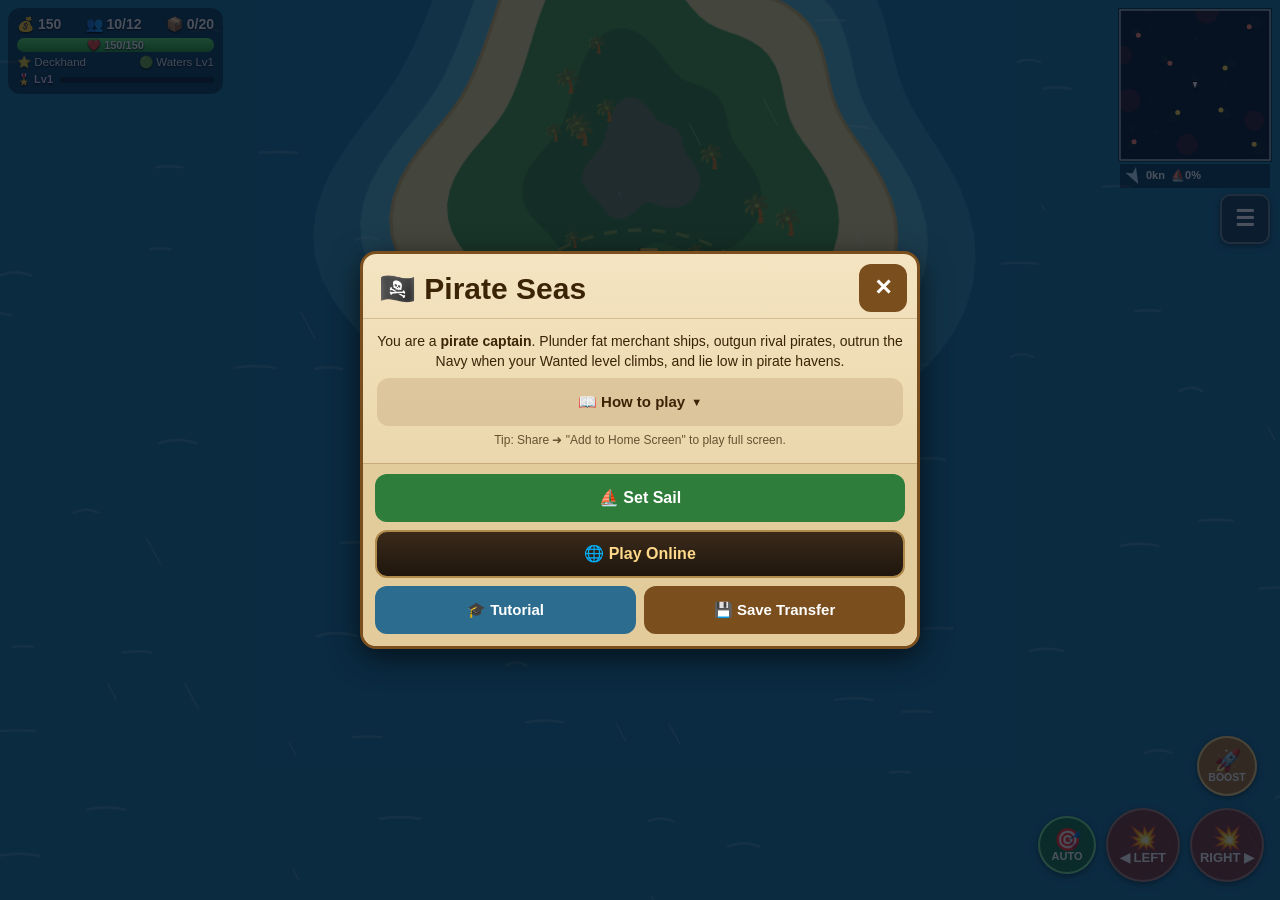
==== index.html @ 34a1d683 "Online features: lobby events (world boss w/ damage-split loot, treasure race, smuggling beacon), te" ====
<!DOCTYPE html>
<html lang="en">
<head>
<meta charset="utf-8">
<meta name="viewport" content="width=device-width,initial-scale=1,maximum-scale=1,minimum-scale=1,user-scalable=no,viewport-fit=cover">
<meta name="apple-mobile-web-app-capable" content="yes">
<meta name="mobile-web-app-capable" content="yes">
<meta name="apple-mobile-web-app-status-bar-style" content="black-translucent">
<meta name="apple-mobile-web-app-title" content="Pirate Seas">
<meta name="application-name" content="Pirate Seas">
<meta name="theme-color" content="#0b3d5c">
<meta name="format-detection" content="telephone=no">
<link rel="manifest" href="manifest.json">
<link rel="apple-touch-icon" href="icon-192.png">
<link rel="icon" href="icon-192.png">
<title>Pirate Seas</title>
<style>
*{box-sizing:border-box;-webkit-tap-highlight-color:transparent;-webkit-user-select:none;user-select:none;-webkit-touch-callout:none}
html,body{margin:0;padding:0;width:100%;height:100%;overflow:hidden;background:#0b3d5c;position:fixed;inset:0;overscroll-behavior:none;touch-action:none;font-family:-apple-system,BlinkMacSystemFont,"Segoe UI",Roboto,Helvetica,Arial,sans-serif;color:#fff}
canvas#c{position:fixed;inset:0;width:100%;height:100%;display:block;touch-action:none}
.hidden{display:none!important}
#hud{position:fixed;left:calc(8px + env(safe-area-inset-left));top:calc(8px + env(safe-area-inset-top));pointer-events:none;width:min(215px,52vw);background:rgba(10,25,40,.55);border-radius:12px;padding:7px 9px;font-size:14px;line-height:1.35;text-shadow:0 1px 2px #000}
#hud .row{display:flex;justify-content:space-between;gap:6px;font-weight:700}
.hpbar{position:relative;height:14px;background:#3a1010;border-radius:7px;overflow:hidden;margin:4px 0 3px}
#hHp{height:100%;width:100%;background:linear-gradient(#5be36a,#2c9c3a);transition:width .2s}
#hHpT{position:absolute;inset:0;text-align:center;font-size:11px;line-height:14px;font-weight:700}
#hSub{font-size:11.5px;opacity:.9;display:flex;justify-content:space-between}
.btnr{position:fixed;border:none;color:#fff;font-weight:800;touch-action:none;border-radius:50%;background:rgba(20,30,45,.6);box-shadow:0 2px 6px rgba(0,0,0,.5),inset 0 0 0 2px rgba(255,255,255,.35);overflow:hidden;padding:0}
.fire{width:74px;height:74px;font-size:13px;bottom:calc(18px + env(safe-area-inset-bottom))}
#fireL{right:calc(100px + env(safe-area-inset-right))}
#fireR{right:calc(16px + env(safe-area-inset-right))}
#autoBtn{width:58px;height:58px;right:calc(184px + env(safe-area-inset-right));bottom:calc(26px + env(safe-area-inset-bottom));font-size:11px;touch-action:none;line-height:1.05;display:flex;flex-direction:column;align-items:center;justify-content:center}
#autoBtn span{font-size:22px}
#autoBtn.on{background:rgba(30,120,60,.8);box-shadow:0 2px 6px rgba(0,0,0,.5),inset 0 0 0 2px rgba(150,255,170,.8)}
.fire .lbl{position:relative;z-index:2;display:flex;flex-direction:column;align-items:center;line-height:1.1}
.fire .lbl span{font-size:24px}
.fire .rl{position:absolute;left:0;right:0;bottom:0;height:0;background:rgba(255,80,40,.55);z-index:1}
.fire.ready{background:rgba(160,40,20,.75)}
#dockBtn{position:fixed;left:50%;transform:translateX(-50%);bottom:calc(176px + env(safe-area-inset-bottom));padding:12px 20px;min-height:52px;touch-action:none;border-radius:24px;border:none;font-size:17px;font-weight:800;background:#f2c14e;color:#3b2306;box-shadow:0 3px 10px rgba(0,0,0,.5);animation:pulse 1.2s infinite}
@keyframes pulse{50%{transform:translateX(-50%) scale(1.07)}}
#menuBtn{position:fixed;width:50px;height:50px;font-size:22px;right:calc(10px + env(safe-area-inset-right));top:calc(126px + env(safe-area-inset-top));border-radius:10px}
#toast{position:fixed;left:50%;top:calc(194px + env(safe-area-inset-top));z-index:6;transform:translateX(-50%);background:rgba(10,20,35,.85);padding:7px 12px;border-radius:12px;font-weight:700;font-size:14px;max-width:92vw;text-align:center;opacity:0;transition:opacity .3s;pointer-events:none;border:1px solid rgba(255,215,120,.5)}
#toast.show{opacity:1}
.overlay{position:fixed;inset:0;height:100%;height:100dvh;overscroll-behavior:contain;background:rgba(5,15,30,.72);display:flex;align-items:center;justify-content:center;padding:calc(8px + env(safe-area-inset-top)) calc(8px + env(safe-area-inset-right)) calc(8px + env(safe-area-inset-bottom)) calc(8px + env(safe-area-inset-left));z-index:10}
.panel{background:linear-gradient(#f4e4c1,#e3cc9b);color:#3b2306;border-radius:16px;width:min(560px,100%);max-height:100%;display:flex;flex-direction:column;box-shadow:0 8px 30px rgba(0,0,0,.6);border:3px solid #7a4e1d;overflow:hidden}
.phead{display:flex;justify-content:space-between;align-items:center;padding:10px 12px 6px;gap:8px}
.phead h2{margin:0;font-size:20px}
.tabs{display:flex;gap:4px;padding:0 8px 6px;overflow-x:auto;flex-shrink:0}
.tabs button{flex:1;min-width:52px;min-height:48px;padding:8px 2px;border:none;border-radius:10px;background:#c9a96b;color:#3b2306;font-weight:800;font-size:12.5px;white-space:nowrap}
.tabs#mTabs button{min-width:0;padding:4px 0;font-size:10px;line-height:1.25;letter-spacing:-.2px}.tabs button.on{background:#7a4e1d;color:#fff}
.gold{padding:2px 12px 6px;font-weight:800;font-size:14px;display:flex;justify-content:space-between}
.scroll{overflow-y:auto;-webkit-overflow-scrolling:touch;touch-action:pan-y;overscroll-behavior:contain;padding:0 10px 12px;flex:1;min-height:0}
.item{display:flex;justify-content:space-between;align-items:center;gap:8px;background:rgba(255,255,255,.45);border-radius:10px;padding:8px 9px;margin:6px 0}
.item .it{flex:1;min-width:0}
.item .it b{display:block;font-size:15px}
.item .it small b{display:inline;font-size:inherit}
.item .it small{display:block;font-size:12px;opacity:.85;line-height:1.3}
.item .ib{display:flex;gap:5px;flex-wrap:wrap;justify-content:flex-end;max-width:58%}
button.b{border:none;border-radius:9px;padding:9px 10px;min-height:48px;min-width:48px;font-weight:800;font-size:13px;background:#2f7d3b;color:#fff;touch-action:manipulation;white-space:nowrap}
button.b.sell{background:#a5561a}
button.b.red{background:#a12a1d}
button.b:disabled{background:#9c8f78;color:#e8e0d0}
button.big{border:none;border-radius:12px;padding:12px 18px;min-height:48px;font-weight:800;font-size:16px;background:#2f7d3b;color:#fff;touch-action:manipulation}
.pips{letter-spacing:1px;font-size:11px}
.note{font-size:12.5px;padding:6px 4px;opacity:.9;line-height:1.4}
h3{margin:12px 2px 2px;font-size:15px}
#title .panel{text-align:center}
#title .thead{flex:none;display:flex;align-items:center;justify-content:space-between;gap:8px;padding:10px 10px 6px 16px;border-bottom:1px solid rgba(122,78,29,.25)}
#title h1{margin:0;font-size:30px;text-align:left}
#titleX{flex:none;width:48px;height:48px;border-radius:12px;border:none;background:#7a4e1d;color:#fff;font-size:22px;font-weight:800;touch-action:manipulation}
#titleBody{padding:8px 14px 10px}
#title p{margin:4px 0;font-size:14px;line-height:1.45}
#howTo{text-align:left;margin:6px 0}
#howTo summary{cursor:pointer;list-style:none;min-height:48px;display:flex;align-items:center;justify-content:center;gap:6px;border-radius:12px;background:rgba(122,78,29,.15);font-weight:800;font-size:15px;touch-action:manipulation}
#howTo summary::-webkit-details-marker{display:none}
#howTo summary::after{content:'▼';font-size:11px}#howTo[open] summary::after{content:'▲'}
#title .tfoot{flex:none;display:flex;flex-wrap:wrap;gap:8px;justify-content:center;padding:10px 12px 12px;border-top:1px solid rgba(122,78,29,.25);background:rgba(227,204,155,.95)}
#title .tfoot #startBtn{flex:1 1 100%}
#title .tfoot #tutBtn,#title .tfoot #xferTitleBtn{flex:1 1 40%}
@media (max-height:520px) and (orientation:landscape){#title h1{font-size:24px}#title .thead{padding:6px 8px 4px 14px}#title .tfoot{padding:6px 10px 8px;flex-wrap:nowrap}#title .tfoot #startBtn{flex:2 1 0}#title .tfoot #tutBtn,#title .tfoot #xferTitleBtn{flex:1 1 0}}
.help{text-align:left;font-size:13.5px;line-height:1.5;background:rgba(255,255,255,.4);border-radius:10px;padding:8px 12px;margin:4px 0}
#xfer{z-index:20}
#xfer .panel{touch-action:auto}
.xta{display:block;width:100%;min-height:120px;margin:6px 0;padding:10px;border-radius:10px;border:2px solid #7a4e1d;background:#fffaf0;color:#2a1804;font:16px/1.3 ui-monospace,Menlo,Consolas,monospace;word-break:break-all;resize:vertical;-webkit-user-select:text;user-select:text;-webkit-touch-callout:default;touch-action:auto;-webkit-appearance:none;appearance:none}
.xrow{display:flex;gap:8px;flex-wrap:wrap;margin:6px 0}
.xrow button.big{flex:1;min-width:120px;min-height:50px}
button.big.alt{background:#7a4e1d}
button.big.red{background:#a12a1d}
.xmsg{font-size:14px;font-weight:700;min-height:1.4em;padding:2px 4px;line-height:1.35}
.xmsg.err{color:#a12a1d}.xmsg.ok{color:#2f7d3b}
.xconf{background:rgba(161,42,29,.12);border:2px solid #a12a1d;border-radius:10px;padding:8px 10px;margin:6px 0;font-size:14px;line-height:1.4}
#xferTitleBtn{background:#7a4e1d;font-size:15px;padding:10px 16px}
#tutBtn{background:#2b6c8f;font-size:15px;padding:10px 16px}
.steerb{width:66px;height:66px;font-size:28px;bottom:calc(18px + env(safe-area-inset-bottom));display:flex;align-items:center;justify-content:center}
#turnL{left:calc(12px + env(safe-area-inset-left))}
#turnR{left:calc(88px + env(safe-area-inset-left))}
.sailb{width:54px;height:54px;font-size:14px;bottom:calc(94px + env(safe-area-inset-bottom));display:flex;align-items:center;justify-content:center}
#sailDn{left:calc(18px + env(safe-area-inset-left))}
#sailUp{left:calc(94px + env(safe-area-inset-left))}
.btnr.held{background:rgba(60,120,180,.85)}
body:not(.steer-btns) .steerctl{display:none!important}
body.steer-btns #autoBtn{right:calc(108px + env(safe-area-inset-right));bottom:calc(104px + env(safe-area-inset-bottom))}
#boostBtn{width:60px;height:60px;right:calc(23px + env(safe-area-inset-right));bottom:calc(104px + env(safe-area-inset-bottom));font-size:10.5px;line-height:1.05;display:flex;flex-direction:column;align-items:center;justify-content:center}
#boostBtn .bi{font-size:22px;position:relative;z-index:2}#boostBtn b{position:relative;z-index:2}
#boostBtn .cd{position:absolute;inset:0;border-radius:50%;background:conic-gradient(rgba(0,0,0,.62) var(--p,0%),transparent 0);z-index:1;pointer-events:none}
#boostBtn.ready{background:rgba(200,110,20,.8);box-shadow:0 2px 6px rgba(0,0,0,.5),inset 0 0 0 2px rgba(255,220,140,.9)}
#boostBtn.on{background:rgba(255,150,30,.95);box-shadow:0 0 14px 4px rgba(255,190,60,.9),inset 0 0 0 2px #fff;animation:bpulse .5s infinite alternate}
#boostBtn.tip{animation:btip .8s infinite alternate}
#ammoBtn{width:52px;height:52px;right:calc(118px + env(safe-area-inset-right));bottom:calc(108px + env(safe-area-inset-bottom));font-size:12px;line-height:1;display:flex;flex-direction:column;align-items:center;justify-content:center}
#ammoBtn span{font-size:19px}#ammoBtn.on{background:rgba(150,60,20,.85);box-shadow:0 2px 6px rgba(0,0,0,.5),inset 0 0 0 2px rgba(255,200,140,.9)}
body.steer-btns #ammoBtn{right:calc(178px + env(safe-area-inset-right));bottom:calc(108px + env(safe-area-inset-bottom))}
@keyframes bpulse{to{box-shadow:0 0 22px 8px rgba(255,210,80,.95),inset 0 0 0 2px #fff}}
@keyframes btip{to{box-shadow:0 0 0 6px rgba(255,211,77,.9),0 0 18px 6px rgba(255,211,77,.8)}}
#boardBar{position:fixed;left:50%;transform:translateX(-50%);bottom:calc(240px + env(safe-area-inset-bottom));display:flex;gap:8px;animation:pulse 1s infinite}
#seizeBtn{background:#2f6d3b!important}
#boardBtn,#seizeBtn{padding:12px 16px;min-height:52px;border-radius:24px;border:none;font-size:17px;font-weight:800;background:#a12a1d;color:#fff;box-shadow:0 3px 10px rgba(0,0,0,.5),inset 0 0 0 2px rgba(255,255,255,.5);touch-action:none;white-space:nowrap}
#hWant{display:flex;justify-content:space-between;font-size:12px;font-weight:800;color:#ffd34d;margin-top:2px}
#hWant.hot{color:#ff7b6b}
#story{position:fixed;inset:0;z-index:45;display:flex;align-items:flex-end;justify-content:center;background:linear-gradient(rgba(0,0,0,0) 25%,rgba(0,0,0,.72));touch-action:manipulation}
#story.hidden{display:none}
#story .sbox{width:min(540px,calc(100vw - 16px));margin:0 0 calc(12px + env(safe-area-inset-bottom));background:linear-gradient(180deg,#2b231c,#16110d);border:1px solid rgba(178,142,82,.65);border-radius:6px;box-shadow:0 10px 34px rgba(0,0,0,.75),inset 0 0 40px rgba(0,0,0,.5);color:#e9dcc0;font-family:Georgia,'Times New Roman',serif;padding:12px 13px 10px}
#story .schap{font-size:10.5px;letter-spacing:1.4px;text-transform:uppercase;color:#b28e52;margin-bottom:8px;border-bottom:1px solid rgba(178,142,82,.25);padding-bottom:5px}
#story .srow{display:flex;gap:12px;align-items:flex-start}
#sPor{flex:none;width:66px;height:66px;border-radius:50%;border:2px solid #9c7a45;display:flex;align-items:center;justify-content:center;font-size:32px;background:radial-gradient(circle at 38% 32%,var(--c,#444),#0b0806 78%);filter:sepia(.3) contrast(1.1);box-shadow:0 0 0 3px #1a140f,0 3px 10px rgba(0,0,0,.6)}
#sPor.narr{border-color:#5c4a33;opacity:.85}
#sName{font-variant:small-caps;letter-spacing:.7px;color:#e8d29a;font-weight:700;font-size:16px}#sRole{font-size:11px;color:#a8987a;font-style:italic}
#sText{font-size:15px;line-height:1.45;margin:5px 0 4px;min-height:3.2em}#sText.narr{font-style:italic;color:#cdbf9f}
#sBtns{display:flex;flex-wrap:wrap;gap:6px;justify-content:flex-end;margin-top:8px}
#sBtns button{min-height:44px;padding:6px 16px;background:linear-gradient(#3a3029,#221b16);color:#efe4c9;border:1px solid rgba(178,142,82,.6);border-radius:4px;font-family:Georgia,serif;font-size:14.5px}
#sBtns button.sc{width:100%;text-align:left}#sBtns .sq{width:100%;font-size:12.5px;color:#b9a77f;font-style:italic}
#tipBox{position:fixed;left:50%;transform:translateX(-50%);top:calc(262px + env(safe-area-inset-top));width:min(280px,70vw);z-index:25;background:linear-gradient(#f4e4c1,#e3cc9b);color:#3b2306;border:3px solid #a12a1d;border-radius:12px;padding:5px 10px;box-shadow:0 4px 14px rgba(0,0,0,.5);font-size:13.5px;line-height:1.28;pointer-events:none}
#tipBox .tb{display:flex;justify-content:flex-end;margin-top:3px}#tipBox .tb button{min-height:36px;padding:4px 12px}#tipBox button{pointer-events:auto;touch-action:manipulation}
@media (max-height:520px) and (orientation:landscape){#tutBub,#tipBox{width:max(220px,min(280px,calc(100vw - 2*(min(215px,52vw) + 30px))))}#toast{top:calc(8px + env(safe-area-inset-top));max-width:calc(100vw - 2*(min(215px,52vw) + 42px));font-size:14px}#tipBox{top:calc(8px + env(safe-area-inset-top))}#boardBar{bottom:calc(18px + env(safe-area-inset-bottom))}}
#hXpRow{display:flex;align-items:center;gap:6px;font-size:11px;font-weight:800;margin-top:2px}#hLvl{color:#e2ccff;white-space:nowrap}
.xpbar{flex:1;height:6px;background:rgba(0,0,0,.45);border-radius:3px;overflow:hidden}#hXp{height:100%;width:0;background:linear-gradient(90deg,#9b6bff,#d6b8ff);transition:width .3s}
#mTrack{pointer-events:auto;display:flex;align-items:center;gap:7px;margin-top:5px;padding:5px 6px;min-height:44px;background:rgba(0,0,0,.35);border-radius:9px;border:1px solid rgba(255,211,77,.45);touch-action:manipulation}
#mTrack.hot{border-color:#ff6b5b;background:rgba(120,20,10,.45)}
#mtArrow{flex:none;width:24px;height:24px;line-height:24px;text-align:center;font-size:19px;color:#ffd34d;transition:transform .2s}
.mtt{min-width:0;flex:1}#mtTitle{font-size:11.5px;font-weight:800;white-space:nowrap;overflow:hidden;text-overflow:ellipsis}#mtSub{font-size:11px;opacity:.9;white-space:nowrap;overflow:hidden;text-overflow:ellipsis}
#actBtn{position:fixed;left:50%;transform:translateX(-50%);bottom:calc(176px + env(safe-area-inset-bottom));padding:12px 20px;min-height:52px;touch-action:none;border-radius:24px;border:none;font-size:17px;font-weight:800;background:#c0392b;color:#fff;box-shadow:0 3px 10px rgba(0,0,0,.5),inset 0 0 0 2px rgba(255,255,255,.5);animation:pulse 1.2s infinite;white-space:nowrap}
#menuBtn.sp::after{content:attr(data-sp);position:absolute;top:2px;right:2px;min-width:16px;height:16px;line-height:16px;border-radius:8px;background:#e8342a;color:#fff;font-size:10.5px;font-weight:800;text-align:center}
.xpb{height:8px;background:rgba(0,0,0,.18);border-radius:4px;overflow:hidden;margin:4px 0}.xpb i{display:block;height:100%;background:linear-gradient(90deg,#7b4bdf,#b48cff)}
.item.lock{opacity:.6}
#tut{position:fixed;inset:0;z-index:30;pointer-events:none}
#tutRing{position:absolute;left:0;top:0;border-radius:16px;border:3px solid #ffd34d;box-shadow:0 0 16px 4px rgba(255,211,77,.85);animation:tutPulse 1s infinite;pointer-events:none}
#tutRing.dim{box-shadow:0 0 0 200vmax rgba(0,0,0,.14),0 0 16px 4px rgba(255,211,77,.85)}
@keyframes tutPulse{50%{border-color:#fff}}
#tutArrow{position:absolute;left:0;top:0;width:44px;height:40px;margin-left:-22px;font-size:36px;line-height:40px;text-align:center;color:#ffd34d;text-shadow:0 0 3px #000,0 2px 4px #000;pointer-events:none}
#tutArrow i{display:block;font-style:normal;animation:tutBob .6s ease-in-out infinite alternate}
#tutArrow.up i{animation-name:tutBobUp}
@keyframes tutBob{to{transform:translateY(9px)}}
@keyframes tutBobUp{to{transform:translateY(-9px)}}
#tutBub{position:absolute;left:0;top:0;width:min(280px,70vw);background:linear-gradient(#f4e4c1,#e3cc9b);color:#3b2306;border:3px solid #7a4e1d;border-radius:12px;padding:4px 9px 6px;box-shadow:0 4px 14px rgba(0,0,0,.5);font-size:13px;line-height:1.26;pointer-events:none;opacity:.97}
#tutBub .tt{font-weight:800;font-size:11.5px;display:flex;justify-content:space-between;align-items:center;gap:6px;margin-bottom:2px}#tutBub .tt>span:first-child{opacity:.7}#tutBub .tt .tb{display:flex;gap:6px;margin:0}#tutBub .tt button{min-height:34px;min-width:44px;padding:4px 10px;font-size:12.5px;border-radius:9px}
#tutBub small{opacity:.75}
#tutProg{height:5px;background:rgba(0,0,0,.15);border-radius:4px;margin-top:4px;overflow:hidden}
#tutBar{height:100%;width:0;background:#2f7d3b;transition:width .2s}
#tutBub .tb{display:flex;gap:8px;justify-content:space-between;align-items:center;margin-top:6px}
#tutBub button{pointer-events:auto;touch-action:manipulation}
#tutSkip{background:#9c7a4a;font-size:12px}

#grapBtn{position:fixed;left:50%;transform:translateX(-50%);bottom:calc(240px + env(safe-area-inset-bottom));padding:12px 18px;min-height:52px;border-radius:24px;border:none;font-size:17px;font-weight:800;background:#7a3e12;color:#fff;box-shadow:0 3px 10px rgba(0,0,0,.5),inset 0 0 0 2px rgba(255,220,150,.7);touch-action:none;white-space:nowrap;animation:pulse 1s infinite}
#brCtl .btnr{display:flex;flex-direction:column;align-items:center;justify-content:center;font-size:24px;line-height:1}#brCtl .btnr b{font-size:10px;margin-top:2px}
#bSlash{width:86px;height:86px;right:calc(16px + env(safe-area-inset-right));bottom:calc(22px + env(safe-area-inset-bottom));background:rgba(170,40,30,.85)!important;font-size:32px!important}
#bBlock{width:68px;height:68px;right:calc(114px + env(safe-area-inset-right));bottom:calc(16px + env(safe-area-inset-bottom));background:rgba(40,90,160,.85)!important}
#bPistol{width:60px;height:60px;right:calc(28px + env(safe-area-inset-right));bottom:calc(124px + env(safe-area-inset-bottom));background:rgba(90,70,40,.85)!important}
#bDodge{width:58px;height:58px;right:calc(116px + env(safe-area-inset-right));bottom:calc(98px + env(safe-area-inset-bottom));background:rgba(40,120,90,.85)!important}
#brCtl .btnr.held{filter:brightness(1.4)}#brCtl .btnr.dim{opacity:.45}
#bCut{position:fixed;top:calc(10px + env(safe-area-inset-top));right:calc(10px + env(safe-area-inset-right));min-height:40px;padding:6px 12px;border:none;border-radius:18px;background:rgba(120,30,20,.82);color:#fff;font-weight:800;font-size:13px;touch-action:none;z-index:6}
body.brawl #fireL,body.brawl #fireR,body.brawl #autoBtn,body.brawl #boostBtn,body.brawl #ammoBtn,body.brawl #actBtn,body.brawl #boardBar,body.brawl #dockBtn,body.brawl #menuBtn,body.brawl .steerctl,body.brawl #mTrack,body.brawl #grapBtn{display:none!important}
#brPick .panel,#brRes .panel{width:min(430px,100%);padding:12px 14px;overflow:auto;gap:4px}#brPick h2,#brRes h2{margin:2px 0 6px;font-size:19px}
#brPick .tac{display:block;width:100%;text-align:left;margin:6px 0;min-height:52px;white-space:normal}#brPick .tac small{display:block;font-weight:500;font-size:12px;opacity:.9}
#brPick .help{font-size:12px;margin-top:6px}#brPick .tb,#brBtns{display:flex;gap:8px;flex-wrap:wrap;justify-content:center;margin-top:8px}#brBtns button{min-height:48px;flex:1}
@media (max-height:520px) and (orientation:landscape){#grapBtn{bottom:calc(18px + env(safe-area-inset-bottom))}#bPistol{bottom:calc(112px + env(safe-area-inset-bottom))}}

#brVig{position:fixed;inset:0;pointer-events:none;display:none;background:linear-gradient(180deg,rgba(255,140,60,.11),rgba(0,0,0,0) 45%,rgba(20,28,55,.18)),radial-gradient(ellipse at 50% 50%,rgba(0,0,0,0) 42%,rgba(5,4,3,.58) 100%)}
body.brawl #brVig{display:block}
/* brawl v2: darker iron/parchment UI */
#brCtl .btnr{background:radial-gradient(circle at 38% 30%,#4a423b,#1a1613 72%)!important;border:2px solid rgba(178,142,82,.8)!important;color:#eadcbd!important;box-shadow:0 4px 10px rgba(0,0,0,.6),inset 0 0 0 2px rgba(0,0,0,.55),inset 0 2px 3px rgba(255,235,200,.12)!important;font-family:Georgia,'Times New Roman',serif}
#brCtl .btnr svg{width:50%;height:50%;display:block;filter:drop-shadow(0 1px 1px rgba(0,0,0,.8))}
#brCtl .btnr b{font-family:Georgia,'Times New Roman',serif;font-weight:700;letter-spacing:.9px;font-size:9px;color:#d8c69c;margin-top:1px}
#brCtl #bSlash{background:radial-gradient(circle at 38% 30%,#62291f,#1f0d0a 72%)!important}
#brCtl #bBlock{background:radial-gradient(circle at 38% 30%,#3a4450,#121619 72%)!important}
#brCtl #bPistol{background:radial-gradient(circle at 38% 30%,#4c3d2c,#18120c 72%)!important}
#brCtl #bDodge{background:radial-gradient(circle at 38% 30%,#36423b,#101512 72%)!important}
#brCtl #bBlock.held{box-shadow:0 0 0 3px rgba(214,180,100,.55),0 4px 10px rgba(0,0,0,.6)!important}
#brCtl #bPistol b{font-size:12px}
#bCut{background:linear-gradient(180deg,#2c2420,#17120e)!important;border:1px solid rgba(178,142,82,.7)!important;color:#eadcbd!important;font-family:Georgia,'Times New Roman',serif!important;font-weight:700!important;letter-spacing:.4px;border-radius:5px!important;display:flex;align-items:center;gap:6px;box-shadow:0 3px 8px rgba(0,0,0,.55)}
#bCut.hidden{display:none!important}#bCut svg{width:16px;height:16px}
#brPick.overlay,#brRes.overlay{background:rgba(6,5,4,.6)}
#brPick .panel,#brRes .panel{background:linear-gradient(180deg,#2b241e,#16120e)!important;border:1px solid rgba(178,142,82,.65)!important;box-shadow:0 10px 30px rgba(0,0,0,.7),inset 0 0 0 1px rgba(0,0,0,.6)!important;color:#e6dac0!important;font-family:Georgia,'Times New Roman',serif;border-radius:6px!important}
#brPick h2,#brRes h2{color:#dcc48a!important;font-family:Georgia,'Times New Roman',serif;letter-spacing:.4px;border-bottom:1px solid rgba(178,142,82,.35);padding-bottom:6px}
#brPick .note,#brRes .note{background:rgba(0,0,0,.28)!important;color:#d9ccb0!important;border:1px solid rgba(178,142,82,.18)!important}
#brPick .tac,#brPick .b,#brRes .b{background:linear-gradient(180deg,#3a3029,#221b16)!important;color:#efe4c9!important;border:1px solid rgba(178,142,82,.55)!important;font-family:Georgia,'Times New Roman',serif!important;border-radius:5px!important;box-shadow:0 2px 6px rgba(0,0,0,.5)!important}
#brPick .tac b{font-variant:small-caps;letter-spacing:.6px;font-size:16px;color:#e8d29a}
#brPick .tac small{color:#bdb092!important}#brPick .help{color:#b9ac8f!important;background:rgba(0,0,0,.28)!important;border:1px solid rgba(178,142,82,.18)!important}#brPick .help b{color:#e0c88e}
#brPick .b.red,#brRes .b.red{background:linear-gradient(180deg,#58201a,#2e100c)!important}
#brRes .b[disabled]{opacity:.45}
body.brawl #hud{filter:saturate(.4) sepia(.25) brightness(.92);font-family:Georgia,'Times New Roman',serif;background:rgba(16,13,10,.85)!important;box-shadow:inset 0 0 0 1px rgba(176,140,80,.45)}
body.brawl #toast{background:rgba(18,14,11,.9)!important;border:1px solid rgba(178,142,82,.55)!important;color:#e9dcc0!important;font-family:Georgia,'Times New Roman',serif;font-weight:600;border-radius:4px}
</style>
</head>
<body>
<canvas id="c"></canvas><div id="brVig"></div>
<div id="hud">
  <div class="row"><span id="hGold">💰 0</span><span id="hCrew">👥 0</span><span id="hCargo">📦 0</span></div>
  <div class="hpbar"><div id="hHp"></div><div id="hHpT"></div></div>
  <div id="hSub"><span id="hRank"></span><span id="hDanger"></span></div>
  <div id="hXpRow"><b id="hLvl">🎖️ Lv1</b><div class="xpbar"><div id="hXp"></div></div></div>
  <div id="hWant" class="hidden"><span id="hStars"></span><span id="hBounty"></span></div>
  <div id="mTrack" class="hidden"><span id="mtArrow">➤</span><div class="mtt"><div id="mtTitle"></div><div id="mtSub"></div></div></div>
</div>
<button id="menuBtn" class="btnr">☰</button>
<button id="fireL" class="btnr fire"><div class="rl"></div><div class="lbl"><span>💥</span>◀ LEFT</div></button>
<button id="fireR" class="btnr fire"><div class="rl"></div><div class="lbl"><span>💥</span>RIGHT ▶</div></button>
<button id="autoBtn" class="btnr on" aria-label="Toggle auto-fire"><span>🎯</span><b id="autoLbl">AUTO</b></button>
<button id="dockBtn" class="hidden">⚓ Dock</button>
<button id="actBtn" class="hidden">⛏ Dig for treasure</button>
<button id="ammoBtn" class="btnr hidden" aria-label="Switch ammo"><span id="ammoIc">⚫</span><b id="ammoN">∞</b></button>
<button id="grapBtn" class="hidden">🪝 Board her!</button>
<div id="brCtl" class="hidden"><button id="bSlash" class="btnr" aria-label="Slash"><svg viewBox="0 0 24 24" fill="none" stroke="currentColor" stroke-width="1.7" stroke-linecap="round" stroke-linejoin="round"><path d="M5 3l11.5 11.5M19 3L7.5 14.5"/><path d="M13.6 17.4l4.2-4.2M10.4 17.4l-4.2-4.2"/><path d="M16.4 16.4l3.6 3.6M7.6 16.4L4 20"/></svg><b>SLASH</b></button><button id="bBlock" class="btnr" aria-label="Block or parry"><svg viewBox="0 0 24 24" fill="none" stroke="currentColor" stroke-width="1.7" stroke-linecap="round" stroke-linejoin="round"><path d="M12 3l7.5 2.8v5.4c0 4.8-3.3 8-7.5 9.8-4.2-1.8-7.5-5-7.5-9.8V5.8z"/><path d="M12 3.4v17.4M5 10.5h14"/></svg><b>BLOCK</b></button><button id="bPistol" class="btnr" aria-label="Pistol"><svg viewBox="0 0 24 24" fill="none" stroke="currentColor" stroke-width="1.7" stroke-linecap="round" stroke-linejoin="round"><path d="M2.5 8.5h14.5l1.6-1.6h2.9v3.6h-4.1l-1.1 1.2h-3.2l-1 2.2v5.6H7.6l1.1-6.6H2.5z"/><path d="M11.2 11.9c.6 1.4 1.9 1.9 3.1 1.6"/></svg><b id="bPn">2</b></button><button id="bDodge" class="btnr" aria-label="Dodge roll"><svg viewBox="0 0 24 24" fill="none" stroke="currentColor" stroke-width="1.7" stroke-linecap="round" stroke-linejoin="round"><path d="M3 15c3-6 9-8 15-6"/><path d="M15 5.5l3.6 3.4-3.6 3.4"/><path d="M4 19.5h4M9.5 19.5h3"/></svg><b>DODGE</b></button></div>
<button id="bCut" class="hidden"><svg viewBox="0 0 24 24" fill="none" stroke="currentColor" stroke-width="1.7" stroke-linecap="round" stroke-linejoin="round"><circle cx="6" cy="7" r="2.6"/><circle cx="6" cy="17" r="2.6"/><path d="M8.2 8.4L20 17M8.2 15.6L20 7"/></svg><span>Cut ropes</span></button>
<div id="brPick" class="overlay hidden"><div class="panel"><h2 id="bpTitle"></h2><div id="bpInfo" class="note"></div><div id="bpTacs"></div><div id="bpHelp" class="help"></div><div class="tb"><button id="bpCut" class="b red">✂️ Cut the ropes</button></div></div></div>
<div id="brRes" class="overlay hidden"><div class="panel"><h2 id="brTitle"></h2><div id="brTxt" class="note"></div><div id="brBtns"></div></div></div>
<div id="boardBar" class="hidden"><button id="boardBtn">🏴‍☠️ Plunder</button><button id="seizeBtn">⛓ Seize ship</button></div>
<div id="tipBox" class="hidden"><div id="tipTxt"></div><div class="tb"><button class="b" id="tipOk">Got it</button></div></div>
<button id="boostBtn" class="btnr ready" aria-label="Speed boost"><div class="cd"></div><span class="bi">🚀</span><b id="boostLbl">BOOST</b></button>
<button id="turnL" class="btnr steerb steerctl" aria-label="Turn left">⟲</button>
<button id="turnR" class="btnr steerb steerctl" aria-label="Turn right">⟳</button>
<button id="sailDn" class="btnr sailb steerctl" aria-label="Lower sails">⛵−</button>
<button id="sailUp" class="btnr sailb steerctl" aria-label="Raise sails">⛵+</button>
<div id="toast"></div>
<div id="tut" class="hidden"><div id="tutRing" class="hidden"></div><div id="tutArrow" class="hidden"><i>▼</i></div>
  <div id="tutBub"><div class="tt"><span id="tutCount"></span><span class="tb"><button class="b" id="tutSkip">Skip</button><button class="b" id="tutNext">Next ▶</button></span></div><div id="tutTxt"></div><div id="tutProg"><div id="tutBar"></div></div></div></div>

<div id="port" class="overlay hidden"><div class="panel">
  <div class="phead"><h2 id="pName">Port</h2><button class="big" id="pLeave">⛵ Set Sail</button></div>
  <div class="tabs" id="pTabs">
    <button data-tab="dock">⚓ Dock</button><button data-tab="ship">🛠️ Ship</button><button data-tab="crew">👥 Crew</button><button data-tab="arms">⚔️ Arms</button><button data-tab="market">⚖️ Trade</button><button data-tab="quests">📜 Jobs</button><button data-tab="fleet">⛵ Fleet</button>
  </div>
  <div class="gold" id="pGold"></div>
  <div class="scroll" id="pBody"></div>
</div></div>

<div id="story" class="hidden"><div class="sbox"><div class="schap" id="sChap"></div><div class="srow"><div id="sPor"></div><div style="flex:1;min-width:0"><div id="sName"></div><div id="sRole"></div><div id="sText"></div></div></div><div id="sBtns"></div></div></div>
<div id="menu" class="overlay hidden"><div class="panel">
  <div class="phead"><h2>☰ Captain's Log</h2><button class="big" id="mClose">▶ Resume</button></div>
  <div class="tabs" id="mTabs"><button data-m="log">📖<br>Log</button><button data-m="story">📜<br>Journal</button><button data-m="skills">🎖️<br>Skills</button><button data-m="trophies">🏆<br>Trophies</button><button data-m="style">🎨<br>Style</button><button data-m="rep">🏴<br>Republic</button><button data-m="codex">📚<br>Codex</button><button data-m="board">📋<br>Board</button></div>
  <div class="scroll" id="mBody"></div>
</div></div>

<div id="fortUI" class="overlay hidden"><div class="panel">
  <div class="phead"><h2 id="fName">🏰 Fort</h2><button class="big" id="fClose">⛵ To sea</button></div>
  <div class="scroll" id="fBody"></div>
</div></div>

<div id="dead" class="overlay hidden"><div class="panel" style="padding:18px;text-align:center;align-items:center">
  <h2 style="margin:4px 0">☠️ Your ship sank!</h2><p id="deadTxt" style="font-size:14px"></p><button class="big" id="deadBtn">Wash ashore</button>
</div></div>

<div id="xfer" class="overlay hidden"><div class="panel">
  <div class="phead"><h2>💾 Save Transfer</h2><button class="big alt" id="xClose">✕ Close</button></div>
  <div class="tabs" id="xTabs"><button data-x="export" class="on">📤 Export</button><button data-x="import">📥 Import</button></div>
  <div class="scroll" id="xBody">
    <div id="xExp">
      <div class="note">Copy this save code and paste it into <b>Save Transfer ➜ Import</b> on your other device (or keep it somewhere safe as a backup).</div>
      <textarea id="xOut" class="xta" readonly spellcheck="false" autocomplete="off" autocorrect="off" autocapitalize="off" aria-label="Save code"></textarea>
      <div class="xrow"><button class="big" id="xCopy">📋 Copy</button><button class="big alt hidden" id="xShare">📤 Share</button></div>
      <div class="xmsg" id="xExpMsg"></div>
    </div>
    <div id="xImp" class="hidden">
      <div class="note">Paste a save code from another device, then tap <b>Load</b>. ⚠️ This replaces the progress on this device.</div>
      <textarea id="xIn" class="xta" spellcheck="false" autocomplete="off" autocorrect="off" autocapitalize="off" placeholder="Paste your PSEAS1… save code here" aria-label="Paste save code"></textarea>
      <div class="xrow"><button class="big alt hidden" id="xPaste">📋 Paste</button><button class="big" id="xLoad">📥 Load</button></div>
      <div class="xmsg" id="xImpMsg"></div>
      <div class="xconf hidden" id="xConf"><div id="xConfTxt"></div>
        <div class="xrow"><button class="big red" id="xYes">⚠️ Overwrite &amp; load</button><button class="big alt" id="xNo">Cancel</button></div></div>
    </div>
  </div>
</div></div>

<div id="title" class="overlay"><div class="panel">
  <div class="thead"><h1>🏴‍☠️ Pirate Seas</h1><button id="titleX" aria-label="Close and play">✕</button></div>
  <div class="scroll" id="titleBody">
  <p id="titleMsg" class="hidden" style="font-weight:700;color:#2f7d3b"></p>
  <p>You are a <b>pirate captain</b>. Plunder fat merchant ships, outgun rival pirates, outrun the Navy when your Wanted level climbs, and lie low in pirate havens.</p>
  <details id="howTo"><summary>📖 How to play</summary>
  <div class="help">
  🎓 New here? The guided <b>Tutorial</b> starts automatically on a new game (replay it any time).<br>
  🕹️ <b>Steer:</b> drag anywhere on the sea (a short drag slows down). Sails stay set when you let go. Prefer buttons? Turn on ◀ ▶ steering buttons in ☰ Captain's Log.<br>
  💥 <b>Fire:</b> LEFT / RIGHT buttons shoot broadsides out the sides of your ship.<br>
  ⚓ <b>Ports:</b> sail close to a pier and tap <b>Dock</b> to repair, upgrade, hire crew, trade and take jobs.<br>
  🗺️ Tap the minimap for the big map. Waters get more dangerous far from Port Royal.<br>
  🎯 <b>AUTO:</b> the 🎯 button (or T) toggles auto-fire — your gunners aim and shoot hostile ships in range on their own. Broadsides hit hardest, so turn your side toward the enemy.<br>
  💰 <b>Merchants:</b> fire on them yourself to raid them (AUTO joins in only after you've attacked one). Badly damaged merchants may <b>surrender</b> — sail close and tap <b>Board</b> for extra loot.<br>
  🚨 <b>Wanted:</b> raiding raises your Wanted ★ level and the Navy hunts you. It fades if you lie low; pay it off at 🏴‍☠️ pirate havens. ⚖️ Lawful ports charge wanted captains more and turn away ★★★+ unless bribed.<br>
  🦈 <b>Sharks</b> circle the deeper waters (harmless near Port Royal). They gather where ships sink and bite when your hull is low — shoot them for 🦷 shark teeth. Beware the Megalodon far out at sea!<br>
  ⛵ <b>Fleet:</b> seize surrendered merchants (⛓ Seize) or hire escorts at pirate havens. They follow and fight, but cost wages each minute. Manage them in port ➜ ⛵ Fleet.<br>
  📜 <b>Jobs:</b> treasure maps, smuggling, rescues, convoy raids, shark hunts, regattas, blockade runs and bounty contracts. Track the active one under your HUD (tap it to switch).<br>
  🎖️ <b>Level up:</b> earn XP to gain skill points (☰ ➜ Skills). Higher pirate ranks unlock bigger hulls at havens: Sloop ➜ Brig ➜ Frigate ➜ Galleon.<br>
  🔧 Your hull slowly repairs itself when no enemies are near.<br>
  🚀 <b>BOOST:</b> +25% speed for a few seconds, but the ship turns sluggishly. Then it recharges.<br>
  ⌨️ Keyboard: WASD/arrows, Q/E fire, Space both, B or Shift boost, F dock, M map, T auto-fire.
  </div>
  </details>
  <p style="font-size:12px;opacity:.75">Tip: Share ➜ "Add to Home Screen" to play full screen.</p>
  </div>
  <div class="tfoot">
  <button class="big" id="startBtn">⛵ Set Sail</button>
  <button class="big" id="tutBtn">🎓 Tutorial</button>
  <button class="big" id="xferTitleBtn">💾 Save Transfer</button>
  </div>
</div></div>

<script>
(()=>{
'use strict';
const TAU=Math.PI*2;
const clamp=(v,a,b)=>v<a?a:v>b?b:v;
const lerp=(a,b,t)=>a+(b-a)*t;
const angDiff=(a,b)=>{let d=(b-a)%TAU;if(d>Math.PI)d-=TAU;if(d<-Math.PI)d+=TAU;return d;};
const rand=(a,b)=>a+Math.random()*(b-a);
const pick=a=>a[(Math.random()*a.length)|0];
function rng(seed){let s=(seed>>>0)||1;return()=>{s^=s<<13;s>>>=0;s^=s>>>17;s^=s<<5;s>>>=0;return s/4294967296;};}
function hash(x,y){let h=Math.imul(x|0,374761393)+Math.imul(y|0,668265263);h=Math.imul(h^(h>>>13),1274126177);return (h^(h>>>16))>>>0;}
const $=id=>document.getElementById(id);

// ---------- WORLD ----------
const OLDW=8000,OFF=8000,WORLD=24000;
const START={x:12000,y:12000},CORE_R=4100;
function inCore(x,y){return Math.abs(x-START.x)<CORE_R&&Math.abs(y-START.y)<CORE_R;}
const GOODS=[
 {id:'rum',name:'Rum',icon:'🍾',base:12},
 {id:'sugar',name:'Sugar',icon:'🍬',base:18},
 {id:'spice',name:'Spice',icon:'🌶️',base:34},
 {id:'silk',name:'Silk',icon:'🧵',base:60},
 {id:'gems',name:'Gems',icon:'💎',base:130},
 {id:'teeth',name:'Shark Teeth',icon:'🦷',base:26}];
const GI={};GOODS.forEach((g,i)=>GI[g.id]=i);
const PORTDEFS=[
 {name:'Port Royal',x:4000,y:3760,r:210,pa:Math.PI/2,cheap:'sugar',want:'silk',haven:1,desc:'Wicked old Port Royal, your home port. The Brethren of the Coast drink here and no governor dares send the Navy in.'},
 {name:'Tortuga',x:2600,y:2850,r:200,pa:0.6,cheap:'rum',want:'spice',haven:1,desc:'Haven of scoundrels and cut-throats. The rum flows cheap and nobody asks where your gold came from.'},
 {name:'Nassau',x:5650,y:3000,r:240,pa:2.4,cheap:'spice',want:'rum',desc:'A Crown colony. Spice merchants crowd the docks and the Navy keeps a close eye on wanted captains.'},
 {name:'Havana',x:3000,y:5500,r:260,pa:-0.8,cheap:'rum',want:'gems',desc:'Grand colonial port under the Spanish flag. Nobles crave gems; the governor hangs pirates.'},
 {name:'Port Esperanza',x:5400,y:5400,r:230,pa:-2.3,cheap:'silk',want:'sugar',desc:'Lawful trading port where silk traders from the far east anchor.'},
 {name:"Smuggler's Cove",x:1200,y:1500,r:180,pa:0.9,cheap:'gems',want:'silk',haven:1,desc:'Hidden smugglers\' cove. No questions asked. Dangerous waters.'},
 {name:'Isla Calavera',x:6800,y:1100,r:260,pa:2.5,cheap:'gems',want:'rum',haven:1,desc:'Skull Island, a pirate stronghold. Only the bravest captains drop anchor here.'},
 {name:"Kraken's Reef",x:1000,y:6800,r:200,pa:-0.7,cheap:'spice',want:'gems',haven:1,desc:'Wreck-strewn reef full of wreckers and outlaws. Locals whisper of the deep.'},
 {name:'El Dorado',x:7000,y:7000,r:280,pa:-2.4,cheap:'gems',want:'spice',desc:'The fabled city of gold, guarded by the Crown\'s finest. Richest port on the sea.'}];
PORTDEFS.forEach(d=>{d.x+=OFF;d.y+=OFF;});
// Pirate Republic: clan strongholds, free havens and the Crown's frontier outposts in the outer waters
const PORTDEFS2=[
 {name:'Scarlet Keep',x:21300,y:11300,r:250,pa:Math.PI,cheap:'spice',want:'gems',haven:1,clan:0,desc:'Red-walled citadel of the Crimson Brotherhood. Allies drink free; enemies hang from the walls.'},
 {name:'Blacktide Hold',x:12700,y:2600,r:240,pa:Math.PI/2,cheap:'silk',want:'rum',haven:1,clan:1,desc:'Fog-shrouded harbour of the Black Tide Syndicate — smugglers, spies and silent knives.'},
 {name:'Gullrock Bastion',x:2700,y:12700,r:250,pa:0,cheap:'rum',want:'silk',haven:1,clan:2,desc:'Iron-plated fortress of the Iron Gull Confederacy, master shipwrights of the Republic.'},
 {name:"Serpent's Crown",x:11300,y:21400,r:260,pa:-Math.PI/2,cheap:'gems',want:'sugar',haven:1,clan:3,desc:'Golden seat of the Golden Serpent Armada, richest and proudest of the four clans.'},
 {name:'Freeport Libertalia',x:4600,y:4600,r:230,pa:Math.PI/4,cheap:'sugar',want:'spice',haven:1,desc:'The free city of the Pirate Republic. Neutral ground: every clan drinks here, none may fight.'},
 {name:"Rogue's Rest",x:19400,y:4500,r:200,pa:2.4,cheap:'rum',want:'gems',haven:1,desc:'A ramshackle haven of deserters and drifters on the northern frontier.'},
 {name:"Hangman's Cay",x:19500,y:19500,r:210,pa:-2.4,cheap:'spice',want:'silk',haven:1,desc:'They say the gallows here have not been empty for a hundred years. Pirates love it.'},
 {name:'Driftwood Harbor',x:4500,y:19400,r:200,pa:-0.8,cheap:'silk',want:'rum',haven:1,desc:'A haven built from the wrecks of a thousand ships.'},
 {name:'Fort Sovereign',x:18200,y:13800,r:220,pa:2.8,cheap:'sugar',want:'gems',desc:'The Crown\'s newest bastion on the edge of the Republic.'},
 {name:'Port Regent',x:10200,y:18300,r:230,pa:-1.9,cheap:'rum',want:'spice',desc:'A Crown colony that trades with everyone and trusts no one.'},
 {name:'San Cristóbal',x:5800,y:10300,r:240,pa:0.3,cheap:'spice',want:'sugar',desc:'Spanish frontier city, its guns aimed at the Republic.'},
 {name:'New Albion',x:13800,y:5800,r:220,pa:1.9,cheap:'silk',want:'rum',desc:'The Crown\'s northern outpost, home of the Admiralty\'s frontier squadron.'}];
const ISL=[];
function makeIsland(d,seed,isPort){
 const r=rng(seed);
 const o={name:d.name||'',x:d.x,y:d.y,r:d.r,p1:r()*TAU,p2:r()*TAU,p3:r()*TAU,a1:0.12+r()*0.08,a2:0.06+r()*0.05,a3:0.03+r()*0.04,isPort,seed};
 if(isPort){
  o.pa=d.pa;const pr=radiusAt(o,d.pa)+48;o.port={x:d.x+Math.cos(d.pa)*pr,y:d.y+Math.sin(d.pa)*pr};
  o.desc=d.desc;o.haven=!!d.haven;o.cheap=d.cheap;o.want=d.want;
  o.mult=GOODS.map(g=>g.id===d.cheap?0.55:g.id===d.want?(d.haven?1:1.2):0.8+r()*0.45);
 }
 return o;
}
function radiusAt(o,a){return o.r*(1+o.a1*Math.sin(3*a+o.p1)+o.a2*Math.sin(5*a+o.p2)+o.a3*Math.sin(7*a+o.p3));}
function insideIsland(o,x,y,m){const dx=x-o.x,dy=y-o.y;const d2=dx*dx+dy*dy;const R=o.r*1.3+m;if(d2>R*R)return false;return Math.sqrt(d2)<radiusAt(o,Math.atan2(dy,dx))+m;}
PORTDEFS.forEach((d,i)=>ISL.push(makeIsland(d,1000+i*77,true)));
const PORTS=ISL.slice();
(function(){const r=rng(4242);let tries=0;while(ISL.length<PORTS.length+14&&tries<500){tries++;
 const x=OFF+300+r()*(OLDW-600),y=OFF+300+r()*(OLDW-600),rad=45+r()*75;
 if(Math.hypot(x-START.x,y-START.y)<600)continue;
 if(ISL.some(o=>Math.hypot(o.x-x,o.y-y)<o.r*1.3+rad*1.3+260))continue;
 ISL.push(makeIsland({x,y,r:rad},9000+tries,false));}})();
PORTDEFS2.forEach((d,i)=>{const o=makeIsland(d,5000+i*91,true);o.outer=true;if(d.clan!=null)o.clan=d.clan;ISL.push(o);PORTS.push(o);});
(function(){const r=rng(9090);let tries=0,n=0;while(n<74&&tries<4000){tries++;const x=400+r()*(WORLD-800),y=400+r()*(WORLD-800),rad=55+r()*150;
 if(Math.abs(x-START.x)<CORE_R+300&&Math.abs(y-START.y)<CORE_R+300)continue;if(ISL.some(o=>Math.hypot(o.x-x,o.y-y)<o.r*1.3+rad*1.3+300))continue;
 const o=makeIsland({x,y,r:rad},20000+tries,false);o.outer=true;ISL.push(o);n++;}})();
ISL.forEach(o=>{o.half=Math.ceil((o.r*1.3*1.25+30)*2)/2;});
// spatial grid for island collision / queries
const GRID=1000,GN=WORLD/GRID,IGRID=[];for(let i=0;i<GN*GN;i++)IGRID.push([]);
ISL.forEach(o=>{const R=o.r*1.3+220;for(let gy=Math.max(0,Math.floor((o.y-R)/GRID));gy<=Math.min(GN-1,Math.floor((o.y+R)/GRID));gy++)for(let gx=Math.max(0,Math.floor((o.x-R)/GRID));gx<=Math.min(GN-1,Math.floor((o.x+R)/GRID));gx++)IGRID[gy*GN+gx].push(o);});
const NOCELL=[];function islCell(x,y){const gx=Math.floor(x/GRID),gy=Math.floor(y/GRID);return gx<0||gy<0||gx>=GN||gy>=GN?NOCELL:IGRID[gy*GN+gx];}
function inAnyIsland(x,y,m){for(const o of islCell(x,y))if(insideIsland(o,x,y,m))return o;return null;}
function clanSector(x,y){const a=Math.atan2(y-START.y,x-START.x),q=Math.PI/4;return a>=-q&&a<q?0:a>=q&&a<3*q?3:a>=-3*q&&a<-q?1:2;}
function clanAt(x,y){return inCore(x,y)?-1:clanSector(x,y);}
const FORTN=[['Fort Ember','Redcliff Battery','Bloodrock','Cinder Point'],['Fort Umbra','Midnight Battery','Ravenspire','Gloomwater'],['Fort Anvil','Rivet Rock','Saltsteel Battery','Gullwatch'],['Fort Aurum','Fang Battery','Coil Redoubt','Sunscale']];
const FORTS=[];(function(){const r=rng(31337);const cand=ISL.filter(o=>o.outer&&!o.isPort&&o.r>=75);
 for(let c=0;c<4;c++){const mine=cand.filter(o=>clanSector(o.x,o.y)===c);for(let i=mine.length-1;i>0;i--){const j=Math.floor(r()*(i+1));[mine[i],mine[j]]=[mine[j],mine[i]];}
  let k=0;for(const o of mine){if(k>=4)break;const a=Math.atan2(START.y-o.y,START.x-o.x)+(r()-0.5)*1.2;const rr=radiusAt(o,a)*0.82;const x=o.x+Math.cos(a)*rr,y=o.y+Math.sin(a)*rr;
   if(PORTS.some(p=>Math.hypot(p.port.x-x,p.port.y-y)<1300))continue;if(FORTS.some(f=>Math.hypot(f.x-x,f.y-y)<1800))continue;if(Math.max(Math.abs(x-START.x),Math.abs(y-START.y))<CORE_R+700)continue;
   const f={id:FORTS.length,x,y,a,clan:c,name:FORTN[c][k],lvl:lvlAt(x,y)};FORTS.push(f);o.fort=f;k++;}}})();
// ---- story regions: added AFTER all generated islands & forts, so existing layout, port and fort ids never change ----
var SREGP=null;
const SREG=[
 {id:'drowned',name:'The Drowned Isles',act:3,lvlReq:30,x:2700,y:2600,bonus:1,port:{name:'Saltgrave',r:200,cheap:'teeth',want:'rum',desc:'A drowned town on stilts above a sunken city. Bell-ringers toll for the dead every hour.'},lms:[['Gallows Reef',95],['The Sunken Steeple',80],['Widow\'s Rock',70]]},
 {id:'ember',name:'Ember Reach',act:4,lvlReq:40,x:21300,y:2700,bonus:2,port:{name:'Cinderhold',r:210,cheap:'spice',want:'teeth',desc:'A smoking volcanic harbour where blacksmiths forge Kraken steel in rivers of fire.'},lms:[['Ashfall Cone',110],['The Glass Shore',75],['Brimstone Key',70]]},
 {id:'maelstrom',name:'The Maelstrom',act:5,lvlReq:50,x:21400,y:21400,bonus:2,port:{name:'Last Light',r:190,cheap:'sugar',want:'gems',desc:'The last lighthouse before the edge of every chart. Beyond it, the sea itself turns.'},lms:[['Eye of the Storm',120],['Bonefield Shoals',80],['The Leviathan\'s Ribs',90]]}];
(function(){const free=(x,y,rad,gap)=>!(x<400||y<400||x>WORLD-400||y>WORLD-400)&&!ISL.some(o=>Math.hypot(o.x-x,o.y-y)<o.r*1.3+rad*1.3+gap)&&!FORTS.some(f=>Math.hypot(f.x-x,f.y-y)<rad+600)&&!PORTS.some(p=>Math.hypot(p.port.x-x,p.port.y-y)<rad+900);
 const place=(cx,cy,rad,gap)=>{for(let ring=0;ring<40;ring++)for(let k=0;k<12;k++){const a=k/12*TAU+ring*0.37,d=ring*140;const x=cx+Math.cos(a)*d,y=cy+Math.sin(a)*d;if(free(x,y,rad,gap))return{x,y};}return null;};
 SREG.forEach((R,ri)=>{const pp=place(R.x,R.y,R.port.r,320);if(!pp)return;const pa=Math.atan2(START.y-pp.y,START.x-pp.x);
  const o=makeIsland(Object.assign({x:pp.x,y:pp.y,pa,haven:1},R.port),70000+ri*97,true);o.outer=true;o.story=R.act;o.region=R.id;o.reqL=R.lvlReq;ISL.push(o);PORTS.push(o);R.pi=PORTS.length-1;R.cx=pp.x;R.cy=pp.y;R.lm=[];
  R.lms.forEach(([nm,rad],li)=>{const a=pa+Math.PI+(li-1)*1.1;const q=place(pp.x+Math.cos(a)*1500,pp.y+Math.sin(a)*1500,rad,220);if(!q)return;const l=makeIsland({x:q.x,y:q.y,r:rad,name:nm},71000+ri*31+li,false);l.outer=true;l.region=R.id;l.lmName=nm;ISL.push(l);R.lm.push({name:nm,x:q.x,y:q.y,r:rad});});});
 SREGP=SREG;})();
function regionAt(x,y){if(!SREGP)return null;for(const R of SREGP)if(R.cx!=null&&Math.hypot(x-R.cx,y-R.cy)<3200)return R;return null;}

function lvlAt0(x,y){const d=Math.hypot(x-START.x,y-START.y);return d<5600?clamp(1+Math.floor(d/800),1,8):Math.min(12,8+Math.floor((d-5600)/1400));}
function lvlAt(x,y){const R=regionAt(x,y);return R?Math.min(14,lvlAt0(x,y)+R.bonus):lvlAt0(x,y);}

// island sprites
function renderIsland(o){
 const R=o.r*1.3*1.25+30;const S=Math.ceil(R*2);const c=document.createElement('canvas');c.width=c.height=S;const g=c.getContext('2d');
 const cx=S/2,cy=S/2;const N=90;
 const shape=(k,add)=>{g.beginPath();for(let i=0;i<=N;i++){const a=i/N*TAU;const rr=radiusAt(o,a)*k+add;const px=cx+Math.cos(a)*rr,py=cy+Math.sin(a)*rr;i?g.lineTo(px,py):g.moveTo(px,py);}g.closePath();};
 shape(1.2,26);g.fillStyle='rgba(120,225,235,0.28)';g.fill();
 shape(1.08,10);g.fillStyle='rgba(150,235,240,0.35)';g.fill();
 shape(1,0);g.fillStyle='#ead38e';g.fill();g.lineWidth=3;g.strokeStyle='#d4b56a';g.stroke();
 shape(0.8,-6);g.fillStyle='#4f9a4a';g.fill();
 shape(0.5,-6);g.fillStyle='#3f8340';g.fill();
 if(o.r>120){shape(0.25,-4);g.fillStyle='#6d7a5a';g.fill();}
 const r=rng(o.seed+5);
 g.textAlign='center';g.textBaseline='middle';
 const np=Math.floor(o.r/18);
 for(let i=0;i<np;i++){const a=r()*TAU,d=radiusAt(o,a)*(0.25+r()*0.5);const fs=14+r()*12;g.font=fs+'px serif';g.fillText('🌴',cx+Math.cos(a)*d,cy+Math.sin(a)*d);}
 if(o.isPort){
  const a=o.pa,ca=Math.cos(a),sa=Math.sin(a);const edge=radiusAt(o,a);
  // pier
  g.save();g.translate(cx,cy);g.rotate(a);g.fillStyle='#7a4e1d';g.fillRect(edge-30,-7,78,14);g.fillStyle='#5a3812';for(let i=0;i<6;i++)g.fillRect(edge-26+i*13,-9,3,18);g.restore();
  // town
  for(let i=0;i<9;i++){const aa=a+(r()-0.5)*0.9,dd=edge*(0.55+r()*0.32);const hx=cx+Math.cos(aa)*dd,hy=cy+Math.sin(aa)*dd;
   g.fillStyle=pick(['#c96b4a','#b85c3c','#d9a066','#9e4e36']);g.fillRect(hx-9,hy-7,18,14);g.fillStyle='#f6ead0';g.fillRect(hx-7,hy-5,14,6);}
  // fort / flag
  const fx=cx+ca*edge*0.62,fy=cy+sa*edge*0.62;g.fillStyle='#8d8d8d';g.fillRect(fx-14,fy-14,28,28);g.fillStyle='#6b6b6b';g.fillRect(fx-10,fy-10,20,20);
  g.strokeStyle='#222';g.lineWidth=2;g.beginPath();g.moveTo(fx,fy);g.lineTo(fx,fy-30);g.stroke();g.fillStyle='#f2c14e';g.fillRect(fx,fy-30,16,10);
 }
 o.canvas=c;o.half=S/2;
}
// island sprites are rendered lazily near the camera (see drawIslands)

// map base
const MAPRES=1200;const mapBase=document.createElement('canvas');mapBase.width=mapBase.height=MAPRES;
(function(){const g=mapBase.getContext('2d');g.fillStyle='#1d5f86';g.fillRect(0,0,MAPRES,MAPRES);const k=MAPRES/WORLD;
 for(const o of ISL){g.beginPath();for(let i=0;i<=40;i++){const a=i/40*TAU,rr=radiusAt(o,a);const x=(o.x+Math.cos(a)*rr)*k,y=(o.y+Math.sin(a)*rr)*k;i?g.lineTo(x,y):g.moveTo(x,y);}g.fillStyle=o.isPort?(o.clan!=null?'#c7a04a':'#7fbf5a'):'#c9b57a';g.fill();}})();
const FOGN=240,FOGC=WORLD/FOGN;const fogCv=document.createElement('canvas');fogCv.width=fogCv.height=FOGN;const fogCtx=fogCv.getContext('2d');
let fog=new Uint8Array(FOGN*FOGN);
function rebuildFog(){const im=fogCtx.createImageData(FOGN,FOGN),d=im.data;for(let i=0;i<FOGN*FOGN;i++)if(!fog[i]){d[i*4]=10;d[i*4+1]=22;d[i*4+2]=38;d[i*4+3]=255;}fogCtx.putImageData(im,0,0);}
function fogBits(){const fb=new Uint8Array(Math.ceil(fog.length/8));for(let i=0;i<fog.length;i++)if(fog[i])fb[i>>3]|=1<<(i&7);return b64e(fb);}
function fogLoadBits(fb,n,off){for(let j=0;j<n;j++)for(let i=0;i<n;i++){const k=j*n+i;if((fb[k>>3]>>(k&7))&1){const x=i+off,y=j+off;if(x<FOGN&&y<FOGN)fog[y*FOGN+x]=1;}}}

// ---------- SAVE STATE ----------
const SAVEKEY='pirateSeas_save_v1';
function defaultState(){return{sail:1,codex:{ships:{},fish:{},art:{},crew:{}},dive:{},fishN:{d:0,n:0},res:{wood:0,iron:0,canvas:0,parts:0},craft:{},cpity:{},mast:{sloop:0,brig:0,frigate:0,galleon:0},roster:[],rid:0,hired:[],charm:0,story:stDef(),mat:{iw:0,ink:0,bp:0,rel:0},matTot:0,upk:{crew:0,wear:0,t:0,last:null,paidTot:0},morale:80,vault:0,war:{next:0,n:0,lost:0},lb:{cur:'',st:0,have:0,done:{},hp:1},tr:{frag:0,dug:0},eb:{admiral:{hp:1,done:0,tries:0},kraken:{hp:1,done:0,tries:0}},cosU:{},eco:ecoDef(),ftT:0,xpv:2,gold:150,up:{hull:0,sails:0,cannons:0,cargo:0,rigging:0,command:0},crew:10,roles:{gunner:0,sailor:0,carpenter:0,navigator:0},cargo:{rum:0,sugar:0,spice:0,silk:0,gems:0,teeth:0},
 quests:[],offers:{},qid:1,x:PORTS[0].port.x,y:PORTS[0].port.y+40,h:Math.PI/2,hp:150,kills:0,infamy:0,lastPort:0,playTime:0,fog:'',earned:0,muted:false,seen:false,autoFire:true,bal:2,boostTip:false,heat:0,heatT:0,tips:{},tutDone:false,tutStep:0,steer:'drag',fleet:[],fid:1,upkT:0,sharks:0,xp:0,clvl:1,sp:0,sk:{gun:0,sea:0,plun:0,cmd:0,war:0},ship:'sloop',ach:{},st:{dig:0,resc:0,smug:0,race:0,convoy:0,block:0,jobs:0},megas:0,track:0,lastRank:'',wv:2,rep:[0,0,0,0],forts:{},leaders:{},lrev:{},vis:[0],king:0,cst:{fort:0,lead:0,cj:0,def:0,sk:0,trib:0,rev:0,lev:0},leg:0,cos:{sail:'def',flag:'def',hull:'def',fx:'def'},ammo:{chain:0,fire:0,mortar:0},asel:'ball',off:{},unl:1,cap:{sw:0,pi:0,ar:0,sty:'',cw:0,ca:0,tr:0},bst:{win:0,loss:0,duel:0,repel:0,raid:0,parry:0,ko:0,ret:0,feed:0}};}
let S=defaultState();
function load(){try{const raw=localStorage.getItem(SAVEKEY);if(!raw)return false;const d=JSON.parse(raw);const def=defaultState();
 S=Object.assign(def,d);if(!(d.bal>=2))S.bal=0;if(d.tutDone===undefined){S.tutDone=true;S.tutStep=0;}if(S.steer!=='buttons')S.steer='drag';if(!(S.heat>=0))S.heat=0;if(!S.tips||typeof S.tips!=='object')S.tips={};S.up=Object.assign(defaultState().up,d.up||{});S.roles=Object.assign(defaultState().roles,d.roles||{});S.cargo=Object.assign(defaultState().cargo,d.cargo||{});S.fleet=cleanFleet(d.fleet);
 S.sk=Object.assign(defaultState().sk,d.sk||{});for(const k in S.sk)S.sk[k]=clamp(S.sk[k]|0,0,SKILLS[k]?SKILLS[k].p.length:0);S.st=Object.assign(defaultState().st,(d.st&&typeof d.st==='object')?d.st:{});if(!HULLS[S.ship])S.ship='sloop';if(!S.ach||typeof S.ach!=='object')S.ach={};
 if(!(d.xp>=0)){S.xp=Math.round((S.kills|0)*14+(S.raids|0)*10+(S.sharks|0)*4+(S.infamy|0)*0.3);const L=lvlFromXp(S.xp).l;S.clvl=L;S.sp=L-1;S.retro=L>1?L:0;achSilent=true;}
 S.clvl=clamp((S.clvl|0)||1,1,MAXLVL);S.sp=Math.max(0,S.sp|0);if(!Array.isArray(S.quests))S.quests=[];S.quests=S.quests.filter(q=>q&&typeof q==='object'&&q.type);
 S.quests=(S.quests||[]).map(q=>{q.spawned=false;return q;});
 migrateExp(d);migrateBoard(d);migrateEco(d);migrateXp(d);hardMigrate(d);storyMigrate(d);grindMigrate(d);
 {const v2=d.wv>=2;if(typeof d.fogb==='string'&&d.fogb){try{fogLoadBits(b64d(d.fogb),v2?FOGN:80,v2?0:80);}catch(e){}}
  else if(typeof d.fog==='string'&&d.fog.length===6400&&!v2){for(let j=0;j<80;j++)for(let i=0;i<80;i++)if(d.fog.charCodeAt(j*80+i)===49)fog[(j+80)*FOGN+i+80]=1;}S.fog='';S.fogb='';}
 return true;}catch(e){console.warn('save load failed',e);return false;}}
let importing=false;
function save(){if(importing)return;try{S.x=P.x;S.y=P.y;S.h=P.h;S.hp=P.hp;S.fog='';S.fogb=fogBits();localStorage.setItem(SAVEKEY,JSON.stringify(S));S.fogb='';}catch(e){}}
function migrateExp(d){
 if(!(d.wv>=2)){if(typeof d.x==='number'&&typeof d.y==='number'){S.x=d.x+OFF;S.y=d.y+OFF;}else{S.x=PORTS[0].port.x;S.y=PORTS[0].port.y+40;}
  for(const q of S.quests){if(typeof q.x==='number'){q.x+=OFF;q.y+=OFF;}if(Array.isArray(q.pts))for(const p of q.pts){p.x+=OFF;p.y+=OFF;}}S.offers={};S.wv=2;}
 if(!Array.isArray(S.rep)||S.rep.length!==4)S.rep=[0,0,0,0];S.rep=S.rep.map(v=>clamp(Math.round(+v||0),-100,100));
 for(const k of ['forts','leaders','lrev','off'])if(!S[k]||typeof S[k]!=='object'||Array.isArray(S[k]))S[k]={};
 for(const id in S.forts){const f=S.forts[id];if(!FORTS[id]||!f||typeof f!=='object'||!(f.o==='p'||(f.o>=0&&f.o<4)))delete S.forts[id];}
 if(!Array.isArray(S.vis))S.vis=[];S.vis=S.vis.filter(i=>PORTS[i]);if(!(S.lastPort>=0&&S.lastPort<PORTS.length))S.lastPort=0;if(!S.vis.includes(S.lastPort|0))S.vis.push(S.lastPort|0);
 const def=defaultState();for(const k of ['cst','cos','ammo'])S[k]=Object.assign(def[k],(d[k]&&typeof d[k]==='object')?d[k]:{});
 for(const k in S.ammo)S.ammo[k]=clamp(S.ammo[k]|0,0,AMMO_CAP);if(!AMMO[S.asel])S.asel='ball';for(const c in COS)if(!COS[c].some(x=>x[0]===S.cos[c]))S.cos[c]='def';
 S.leg=clamp(S.leg|0,0,LEG_MAX);S.king=S.king?1:0;if(d.unl===undefined)S.unl=0;
 S.x=clamp(+S.x||PORTS[0].port.x,100,WORLD-100);S.y=clamp(+S.y||PORTS[0].port.y,100,WORLD-100);}
function resetAll(){localStorage.removeItem(SAVEKEY);T.on=false;T.dummy=T.loot=null;S=defaultState();fog=new Uint8Array(FOGN*FOGN);rebuildFog();for(const k in FRT)delete FRT[k];shells.length=0;stormF=null;recalc();P.x=S.x;P.y=S.y;P.h=S.h;P.hp=ST.maxHp;P.vx=P.vy=P.speed=0;P.throttle=0;P.dead=0;
 enemies.length=0;balls.length=0;loot.length=0;fleet.length=0;cways.length=0;digQ=null;actQ=null;sharks.length=0;attract.length=0;parts.length=0;texts.length=0;populate();save();}

// ---------- STATS ----------
let ST={};
const UPG={
 hull:{name:'Hull',icon:'🛡️',base:120,g:1.7,max:8,desc:l=>`Max HP ${Math.round((150+45*l)*hullC().hp)} • crew space ${12+6*l+hullC().crew}`},
 sails:{name:'Sails',icon:'⛵',base:100,g:1.65,max:8,desc:l=>`Top speed ${135+18*l} • better turning`},
 cannons:{name:'Cannons',icon:'💣',base:150,g:1.75,max:8,desc:l=>`${2+l+hullC().guns} guns per side • dmg ${(10+1.5*l).toFixed(1)}`},
 cargo:{name:'Cargo Hold',icon:'📦',base:90,g:1.6,max:8,desc:l=>`Holds ${20+12*l} crates`},
 command:{name:'Fleet Command',icon:'⚓',base:260,g:2.2,max:3,desc:l=>`Fleet size ${1+l} ship${l?'s':''}`},
 rigging:{name:'Racing Rigging',icon:'🚀',base:160,g:1.8,max:4,desc:l=>`Boost lasts ${(7+0.5*l).toFixed(1)}s • recharge ${22-1.5*l}s`}};
const ROLES={
 gunner:{name:'Gunners',icon:'🎯',base:80,g:1.9,max:5,desc:l=>`+${15*l}% damage, ${9*l}% faster reload`},
 sailor:{name:'Sailors',icon:'🧭',base:80,g:1.9,max:5,desc:l=>`+${6*l}% speed & turning`},
 carpenter:{name:'Carpenter',icon:'🔨',base:90,g:1.9,max:5,desc:l=>`Repairs ${(0.8*l).toFixed(1)} HP/s at sea, ${10*l}% cheaper port repairs`},
 navigator:{name:'Navigator',icon:'🗺️',base:70,g:1.9,max:5,desc:l=>`Reveals map ${450+220*l}m around you`+(l>=1?', shows ships on minimap':'')+(l>=2?', trade rumours':'')}};
const HULLS={sloop:{name:'Sloop',icon:'⛵',rank:0,cost:0,hp:1,guns:0,cargo:0,crew:0,spd:1,turn:1,dmg:1,len:0,wid:0,desc:'Quick and nimble starter ship.'},
 brig:{name:'Brig',icon:'🚢',rank:300,cost:1200,hp:1.3,guns:1,cargo:10,crew:6,spd:0.98,turn:0.94,dmg:1,len:8,wid:3,desc:'Two masts, an extra gun per side and a bigger hold.'},
 frigate:{name:'Frigate',icon:'⚔️',rank:1500,cost:3600,hp:1.65,guns:2,cargo:20,crew:12,spd:0.97,turn:0.88,dmg:1.08,len:16,wid:5,desc:'A fast warship with heavy broadsides.'},
 galleon:{name:'Galleon',icon:'👑',rank:3000,cost:8000,hp:2.1,guns:3,cargo:40,crew:20,spd:0.9,turn:0.78,dmg:1.12,len:26,wid:8,desc:'A floating fortress with a huge hold — slow to turn.'}};
const HORD=['sloop','brig','frigate','galleon'];const hullC=()=>HULLS[S.ship]||HULLS.sloop;
const upCost=(def,l)=>Math.round(def.base*Math.pow(def.g,l));
function recalc(){const u=S.up,r=S.roles,C=hullC(),g=sk('gun'),se=sk('sea');const cannons=2+u.cannons+C.guns+(g>=4?1:0);const need=4+cannons*2;const eff=clamp(0.25+0.75*S.crew/need,0.5,1);
 ST={maxHp:Math.round((150+45*u.hull)*C.hp),maxSpeed:(135+18*u.sails)*(1+0.06*r.sailor)*(0.7+0.3*eff)*C.spd*(se>=1?1.05:1),turn:(1.45+0.07*u.sails)*(1+0.06*r.sailor)*C.turn*(se>=2?1.1:1),cannons,dmg:(10+1.5*u.cannons)*(1+0.15*r.gunner)*C.dmg*(g>=1?1.08:1),
 reload:2.5*(1-0.09*r.gunner)/eff*(g>=2?0.92:1),cargoCap:20+12*u.cargo+C.cargo,boostDur:7+0.5*(u.rigging||0),boostCd:(22-1.5*(u.rigging||0))*(se>=3?0.8:1),maxCrew:12+6*u.hull+C.crew,crewNeed:need,eff,regen:0.8*r.carpenter+(se>=4?1:0),reveal:450+220*r.navigator,radar:r.navigator>=1?1400+500*r.navigator:0,len:52+3*u.hull+C.len,wid:18+1.2*u.hull+C.wid,range:420*(g>=3?1.12:1)};
 expRecalc();moraleApply();grindRecalc();
 if(S.crew>ST.maxCrew)S.crew=ST.maxCrew;}
function cargoUsed(){let n=0;for(const g of GOODS)n+=S.cargo[g.id]||0;for(const q of S.quests)if(q.crates)n+=q.crates;return n;}
const RANKS=[[0,'Deckhand'],[100,'Swabbie'],[300,'Buccaneer'],[700,'Captain'],[1500,'Sea Wolf'],[3000,'Commodore'],[6000,'Pirate Lord'],[12000,'Pirate King'],[20000,'Pirate Emperor'],[35000,'Sovereign of the Seas']];
function rankOf(x){let r=RANKS[0][1];for(const [t,n] of RANKS)if(x>=t)r=n;return r;}

// ---------- DYNAMIC ECONOMY: gluts, shifting demand, daily caps, fast-travel tolls ----------
const ECO={TAU:110,DROP:0.92,RISE:1.08,FLOOR:0.38,BCAP:2.2,DAY:600,HOTX:1.8,NHOT:3,HOTMIN:240,HOTMAX:420,
 LOT:{rum:4,sugar:4,spice:3,silk:2,gems:1,teeth:2},CAP:{rum:60,sugar:50,spice:36,silk:24,gems:12,teeth:30},HOTCAP:1.5,
 FT_BASE:90,FT_DIST:32,FT_PCT:0.12,FT_CD:105};
function ecoDef(){return{t:0,p:{},d:0,q:{},hot:[],pr:0};}
function migrateEco(d){const E=(d.eco&&typeof d.eco==='object')?d.eco:{};const o=ecoDef();o.t=E.t>=0?+E.t:0;o.d=Math.floor(o.t/ECO.DAY);
 if(E.p&&typeof E.p==='object')for(const k in E.p){const v=E.p[k];if(Array.isArray(v)&&v.length===3&&v.every(x=>typeof x==='number'&&isFinite(x)))o.p[k]=v;}
 if(E.q&&typeof E.q==='object'&&E.d===o.d)for(const k in E.q)o.q[k]=Math.max(0,E.q[k]|0);
 if(Array.isArray(E.hot))o.hot=E.hot.filter(h=>h&&GOODS[h.g]&&PORTS[h.p]&&h.u>=0).slice(0,ECO.NHOT).map(h=>({g:h.g|0,p:h.p|0,u:+h.u}));
 S.eco=o;S.ftT=(d.ftT>=0&&d.ftT<=o.t+ECO.FT_CD)?+d.ftT:0;}
function ecoS(){const E=S.eco;if(E&&E.p&&E.q&&Array.isArray(E.hot)&&E.t>=0)return E;return S.eco=ecoDef();}
const ekey=(pi,gi)=>pi*8+gi;
const lotOf=gi=>ECO.LOT[GOODS[gi].id]||1;
function pres(pi,gi){const E=ecoS(),o=E.p[ekey(pi,gi)];if(!o)return{s:0,b:0};const k=Math.exp(-Math.max(0,E.t-o[2])/ECO.TAU);return{s:o[0]*k,b:o[1]*k};}
function addPres(pi,gi,ds,db){const p=pres(pi,gi),a=p.s+ds,b=p.b+db;if(a<0.01&&b<0.01){delete S.eco.p[ekey(pi,gi)];return;}S.eco.p[ekey(pi,gi)]=[Math.round(a*1000)/1000,Math.round(b*1000)/1000,S.eco.t];}
function hotAt(pi,gi){for(const h of ecoS().hot)if(h.p===pi&&h.g===gi)return h;return null;}
// valuable goods only boom at lawful ports (no fast travel there); never where they're cheap or at war with you
function hotOk(gi,pi){const p=PORTS[pi],g=GOODS[gi].id;if(p.story&&!portOpen(p))return false;if(p.cheap===g)return false;if(p.haven&&!(g==='rum'||g==='sugar'||g==='teeth'))return false;if(p.clan!=null&&clanHostile(p.clan))return false;return true;}
function pickHot(gi,prev){const c=[],far=[];for(let pi=0;pi<PORTS.length;pi++){if(pi===prev||!hotOk(gi,pi))continue;(Math.hypot(PORTS[pi].port.x-P.x,PORTS[pi].port.y-P.y)<9000?c:far).push(pi);}const L=c.length?c:far;return L.length?L[(Math.random()*L.length)|0]:-1;}
function ecoTick(dt){const E=ecoS();E.t+=dt;const day=Math.floor(E.t/ECO.DAY);if(day!==E.d){E.d=day;E.q={};}
 while(E.hot.length<ECO.NHOT){const used=E.hot.map(h=>h.g),free=GOODS.map((g,i)=>i).filter(i=>!used.includes(i));const gi=free[(Math.random()*free.length)|0];const pi=pickHot(gi,-1);if(pi<0)break;E.hot.push({g:gi,p:pi,u:E.t+rand(ECO.HOTMIN,ECO.HOTMAX)});}
 for(let i=0;i<E.hot.length;i++){const h=E.hot[i];if(E.t<h.u)continue;const used=E.hot.map(x=>x.g),pool=GOODS.map((g,j)=>j).filter(j=>j===h.g||!used.includes(j));const gi=pool[(Math.random()*pool.length)|0];const pi=pickHot(gi,gi===h.g?h.p:-1);
  if(pi<0){h.u=E.t+60;continue;}E.hot[i]={g:gi,p:pi,u:E.t+rand(ECO.HOTMIN,ECO.HOTMAX)};
  if(state==='play'&&S.tutDone&&!T.on)toast(`📯 Trade winds shift — a new port is paying top coin for ${GOODS[gi].name}. Ask in any tavern.`);}
 if((E.pr+=dt)>5){E.pr=0;for(const k in E.p){const o=E.p[k];if(Math.max(o[0],o[1])*Math.exp(-(E.t-o[2])/ECO.TAU)<0.02)delete E.p[k];}}}
function basePrice(pi,gi){const p=PORTS[pi];return GOODS[gi].base*p.mult[gi]*(hotAt(pi,gi)?ECO.HOTX:1)*(1+0.12*Math.sin(S.playTime/90+pi*1.7+gi*2.3));}
const buyMul=(pi,gi,ex)=>Math.min(ECO.BCAP,Math.pow(ECO.RISE,pres(pi,gi).b+(ex||0)/lotOf(gi)));
const sellMul=(pi,gi,ex)=>Math.max(ECO.FLOOR,Math.pow(ECO.DROP,pres(pi,gi).s+(ex||0)/lotOf(gi)));
function capOf(pi,gi){return Math.round((ECO.CAP[GOODS[gi].id]||20)*(hotAt(pi,gi)?ECO.HOTCAP:1));}
function capLeft(pi,gi){return Math.max(0,capOf(pi,gi)-(ecoS().q[ekey(pi,gi)]|0));}
function sellTotal(pi,gi,n){let t=0;for(let k=0;k<n;k++)t+=sellPrice(pi,gi,k);return t;}
function dayLeft(){return ECO.DAY-(ecoS().t%ECO.DAY);}
function mmss(t){t=Math.max(0,Math.ceil(t));return `${(t/60)|0}:${String(t%60).padStart(2,'0')}`;}
function cargoVal(){let v=0;for(const g of GOODS)v+=(S.cargo[g.id]||0)*g.base;return v;}
function ftWait(){return Math.max(0,(S.ftT||0)-ecoS().t);}
function price(pi,gi,ex){return Math.max(1,Math.round(basePrice(pi,gi)*buyMul(pi,gi,ex)));}
const sellPrice=(pi,gi,ex)=>Math.max(1,Math.round(basePrice(pi,gi)*0.82*(sk('plun')>=3?1.1:1)*(S.off&&S.off.qm?1.08:1)*sellMul(pi,gi,ex)));

// ---------- ENTITIES ----------
const P={x:0,y:0,vx:0,vy:0,h:0,speed:0,throttle:0,boost:0,boostCd:0,hp:100,len:52,wid:18,rl:0,rr:0,rb:0,calm:0,dead:0,kind:'player'};
const enemies=[],balls=[],loot=[],parts=[],texts=[],wakes=[];
const PNAMES=['Black Jack','Mad Meg','One-Eyed Willy','Calico Kate','Barnacle Bill','Red Rackham','Iron Anne','Salty Pete','Captain Blight','The Grey Ghost','Bloody Mary','Gentleman Ned','Scurvy Sam','Long Tom'];
function makeEnemy(kind,x,y,lvl,extra){
 const e={kind,x,y,vx:0,vy:0,h:Math.random()*TAU,speed:0,lvl,rl:rand(0,2),rr:rand(0,2),sinking:0,side:Math.random()<0.5?1:-1,wp:null,wpT:0,angry:false,hitT:0,wakeT:0};
 if(kind==='merchant'){Object.assign(e,{maxHp:40+16*lvl,cannons:lvl>=3?1+Math.floor(lvl/4):0,dmg:4+1.2*lvl,maxSpeed:80+5*lvl,reload:4.5,aggro:0,gold:35+28*lvl,len:54,wid:20,range:340});}
 else if(kind==='navy'){const soft=lvl<=2,k=1+0.1*stars();Object.assign(e,{maxHp:Math.round(((soft?30:36)+24*lvl)*k),cannons:1+Math.ceil(lvl/2),dmg:(4.2+1.8*lvl)*(soft?0.75:1),maxSpeed:Math.min(205,105+9*lvl),reload:Math.max(2.1,3.6-0.13*lvl)+(soft?0.5:0),aggro:2600,gold:20+20*lvl,len:52+lvl*1.5,wid:18+lvl*0.4,range:390,angry:true});}
 else if(kind==='boss'){Object.assign(e,{maxHp:160+55*lvl,cannons:3+Math.floor(lvl/2),dmg:7+2.2*lvl,maxSpeed:Math.min(200,110+9*lvl),reload:Math.max(2,3.4-0.12*lvl),aggro:1100,gold:120+60*lvl,len:66,wid:23,range:400});}
 else if(kind==='clan'){Object.assign(e,{maxHp:44+25*lvl,cannons:1+Math.ceil(lvl/2),dmg:4.8+1.9*lvl,maxSpeed:Math.min(200,98+9*lvl),reload:Math.max(2.2,3.6-0.12*lvl),aggro:620+40*lvl,gold:20+22*lvl,len:52+lvl*1.4,wid:18+lvl*0.4,range:390,clan:0});}
 else {const soft=lvl<=2;Object.assign(e,{maxHp:(soft?26:30)+22*lvl,cannons:1+Math.ceil(lvl/2),dmg:(4.5+1.9*lvl)*(soft?0.8:1),maxSpeed:Math.min(195,92+9*lvl),reload:Math.max(2.2,3.7-0.13*lvl)+(soft?0.4:0),aggro:(soft?440:560)+45*lvl,gold:12+18*lvl,len:48+lvl*1.5,wid:17+lvl*0.4,range:380});}
 Object.assign(e,extra||{});e.hp=e.maxHp;return scaleFoe(e);}
function randomWater(cx,cy,dmin,dmax){for(let i=0;i<30;i++){const a=Math.random()*TAU,d=rand(dmin,dmax);const x=cx+Math.cos(a)*d,y=cy+Math.sin(a)*d;
 if(x<200||y<200||x>WORLD-200||y>WORLD-200)continue;if(inAnyIsland(x,y,90))continue;if(PORTS.some(p=>Math.hypot(p.port.x-x,p.port.y-y)<450))continue;if(FORTS.some(f=>Math.hypot(f.x-x,f.y-y)<350))continue;return{x,y};}return null;}
function spawnNear(dmin,dmax){const pt=randomWater(P.x,P.y,dmin,dmax);if(!pt)return;const lvl=clamp(lvlAt(pt.x,pt.y)+(Math.random()<0.2?1:0),1,13);if(!inCore(pt.x,pt.y)){outerSpawn(pt,lvl);return;}
 const nearStart=Math.hypot(pt.x-START.x,pt.y-START.y)<1300;const kind=Math.random()<(nearStart?0.5:0.38)?'merchant':'pirate';if(kind==='merchant'&&spawnMerchant(dmin,dmax))return;enemies.push(makeEnemy(kind,pt.x,pt.y,lvl));}
// merchants sail trade routes between two ports
function spawnMerchant(dmin,dmax){const near=nearPorts(P.x,P.y,7500);if(near.length<2)return false;for(let t=0;t<14;t++){const a=pick(near),b=pick(near);if(a===b)continue;
 const ax=a.port.x,ay=a.port.y,bx=b.port.x,by=b.port.y,f=rand(0.08,0.92);const x=ax+(bx-ax)*f+rand(-120,120),y=ay+(by-ay)*f+rand(-120,120);const d=Math.hypot(x-P.x,y-P.y);
 if(d<dmin||d>dmax||x<200||y<200||x>WORLD-200||y>WORLD-200||inAnyIsland(x,y,90))continue;if(PORTS.some(p=>Math.hypot(p.port.x-x,p.port.y-y)<450))continue;
 const lvl=clamp(lvlAt(x,y)+(Math.random()<0.2?1:0),1,13);const e=makeEnemy('merchant',x,y,lvl,{wp:{x:bx,y:by}});e.h=Math.atan2(by-y,bx-x);enemies.push(e);return true;}return false;}
function populate(){for(let i=0;i<14;i++)spawnNear(700,2200);}
function addText(x,y,t,c,big){texts.push({x,y,t,c:c||'#fff',life:1.4,max:1.4,big:!!big});}
function addPart(type,x,y,vx,vy,life,size,color){if(parts.length>450)parts.shift();parts.push({type,x,y,vx,vy,life,max:life,size,color});}

// ---------- AUDIO ----------
let actx=null,noiseBuf=null;
function initAudio(){if(actx){if(actx.state==='suspended')actx.resume();return;}try{const AC=window.AudioContext||window.webkitAudioContext;if(!AC)return;actx=new AC();const len=Math.floor(actx.sampleRate*0.9);noiseBuf=actx.createBuffer(1,len,actx.sampleRate);const d=noiseBuf.getChannelData(0);for(let i=0;i<len;i++)d[i]=(Math.random()*2-1)*Math.pow(1-i/len,3);}catch(e){actx=null;}}
function boom(vol,freq){if(!actx||S.muted||vol<0.02)return;try{const src=actx.createBufferSource();src.buffer=noiseBuf;src.playbackRate.value=0.7+Math.random()*0.5;const f=actx.createBiquadFilter();f.type='lowpass';f.frequency.value=freq||700;const g=actx.createGain();g.gain.value=vol;src.connect(f);f.connect(g);g.connect(actx.destination);src.start();}catch(e){}}
function chime(){if(!actx||S.muted)return;try{const t=actx.currentTime;[880,1320].forEach((fr,i)=>{const o=actx.createOscillator(),g=actx.createGain();o.type='triangle';o.frequency.value=fr;g.gain.setValueAtTime(0.0001,t+i*0.08);g.gain.exponentialRampToValueAtTime(0.15,t+i*0.08+0.02);g.gain.exponentialRampToValueAtTime(0.0001,t+i*0.08+0.3);o.connect(g);g.connect(actx.destination);o.start(t+i*0.08);o.stop(t+i*0.08+0.35);});}catch(e){}}

// ---------- CANVAS ----------
const cv=$('c'),ctx=cv.getContext('2d',{alpha:false});
let vw=0,vh=0,dpr=1,zoom=0.6,dprCap=2;
function resize(){dpr=Math.min(window.devicePixelRatio||1,dprCap);vw=window.innerWidth;vh=window.innerHeight;cv.width=Math.round(vw*dpr);cv.height=Math.round(vh*dpr);zoom=clamp(Math.min(vw,vh)/600,0.55,1.1);if(Math.max(vw,vh)>1100)zoom=clamp(Math.min(vw,vh)/800,0.55,1.1);}
const onResize=()=>{resize();readSafe();};window.addEventListener('resize',onResize);if(window.visualViewport)window.visualViewport.addEventListener('resize',onResize);
window.addEventListener('orientationchange',()=>{releaseInput();setTimeout(onResize,250);setTimeout(onResize,700);});resize();
const cam={x:0,y:0,shake:0};
const wind={dir:rand(0,TAU),target:0,t:0};wind.target=wind.dir;
const streaks=[];for(let i=0;i<26;i++)streaks.push({x:Math.random()*2000,y:Math.random()*2000,life:Math.random()*3});

// ---------- INPUT ----------
const keys={};
const joy={id:null,bx:0,by:0,x:0,y:0};const JR=60,JFOLLOW=78;
const hold={L:0,R:0,U:0,D:0,tU:0,tD:0};const holdBtns=[];
function releaseInput(){joy.id=null;for(const k in keys)keys[k]=false;hold.L=hold.R=hold.U=hold.D=0;for(const f of holdBtns)f();}
let state='title';
let lastCam={x:0,y:0};
function miniRect(){const s=Math.round(clamp(Math.min(vw,vh)*0.28,96,150));const sar=safeR();return{x:vw-s-10-sar,y:10+safeT(),s};}
const safeProbe=document.createElement('div');safeProbe.style.cssText='position:fixed;visibility:hidden;pointer-events:none;padding-top:env(safe-area-inset-top);padding-right:env(safe-area-inset-right);padding-bottom:env(safe-area-inset-bottom);padding-left:env(safe-area-inset-left)';document.body.appendChild(safeProbe);
let safe={t:0,r:0,b:0,l:0};function readSafe(){const cs=getComputedStyle(safeProbe);safe.t=parseFloat(cs.paddingTop)||0;safe.r=parseFloat(cs.paddingRight)||0;safe.b=parseFloat(cs.paddingBottom)||0;safe.l=parseFloat(cs.paddingLeft)||0;const m=miniRect();const mb=$('menuBtn');mb.style.top=(m.y+m.s+34)+'px';}
function safeT(){return safe.t;}function safeR(){return safe.r;}
cv.addEventListener('pointerdown',e=>{initAudio();
 if(state==='map'){mapDown(e);return;}
 if(state!=='play'&&!(state==='brawl'&&BR.ph==='fight'))return;
 const m=miniRect();if(state==='play'&&e.clientX>=m.x&&e.clientX<=m.x+m.s&&e.clientY>=m.y&&e.clientY<=m.y+m.s){state='map';return;}
 if(joy.id!==null)return;joy.id=e.pointerId;joy.bx=joy.x=e.clientX;joy.by=joy.y=e.clientY;try{cv.setPointerCapture(e.pointerId);}catch(_){}e.preventDefault();});
cv.addEventListener('pointermove',e=>{if(e.pointerId!==joy.id)return;joy.x=e.clientX;joy.y=e.clientY;
 // floating base: follows the thumb when dragged past the ring, so reversing direction is instant
 const dx=joy.x-joy.bx,dy=joy.y-joy.by,l=Math.hypot(dx,dy);if(l>JFOLLOW){const k=(l-JFOLLOW)/l;joy.bx+=dx*k;joy.by+=dy*k;}});
cv.addEventListener('pointermove',mapMove);cv.addEventListener('pointerup',mapUp);cv.addEventListener('pointercancel',e=>{mapPtr.delete(e.pointerId);mapPinch=null;});
cv.addEventListener('wheel',e=>{if(state!=='map')return;e.preventDefault();setZoom(MV.z*(e.deltaY<0?1.25:0.8),e.clientX,e.clientY);},{passive:false});
const endJoy=e=>{if(e.pointerId===joy.id)joy.id=null;};
cv.addEventListener('pointerup',endJoy);cv.addEventListener('pointercancel',endJoy);cv.addEventListener('lostpointercapture',endJoy);
window.addEventListener('blur',releaseInput);document.addEventListener('visibilitychange',()=>{if(document.hidden)releaseInput();});
const isTyping=t=>!!(t&&t.closest&&t.closest('textarea,input,select,[contenteditable]'));
document.addEventListener('touchmove',e=>{if(!e.target.closest||!e.target.closest('.scroll,textarea,.overlay:not(.hidden)'))e.preventDefault();},{passive:false});
document.addEventListener('gesturestart',e=>e.preventDefault());
document.addEventListener('dblclick',e=>{if(!isTyping(e.target))e.preventDefault();});
document.addEventListener('contextmenu',e=>{if(!isTyping(e.target))e.preventDefault();});
const NOSCROLL_KEYS={arrowup:1,arrowdown:1,arrowleft:1,arrowright:1,' ':1};
window.addEventListener('keydown',e=>{if(isTyping(e.target)||!$('xfer').classList.contains('hidden'))return;const k=(e.key||'').toLowerCase();keys[k]=true;if(NOSCROLL_KEYS[k])e.preventDefault();
 if(k==='enter'&&T.on&&!$('tutNext').classList.contains('hidden')){$('tutNext').click();return;}
 if(state==='brawl'){brawlKey(k,true);return;}
 if(state==='play'&&(k==='g'||((k==='f'||k==='enter')&&!boardTgt&&!actQ&&!fortAct&&nearPort<0))&&grapTgt){grappleStart(grapTgt);return;}
 if(state==='play'){if(k==='q'||k==='j')fire(-1);if(k==='e'||k==='k')fire(1);if(k===' '){fire(-1);fire(1);}if((k==='f'||k==='enter')&&boardTgt)board(boardTgt);else if((k==='f'||k==='enter')&&(actQ||fortAct))actTap();else if(k==='r')cycleAmmo();else if((k==='f'||k==='enter')&&nearPort>=0)tryDock(nearPort);if(k==='m')state='map';if(k==='t')toggleAuto();if(k==='b'||k==='shift')boost();if(k==='escape')openMenu();}
 else if(state==='map'&&(k==='m'||k==='escape'))state='play';});
window.addEventListener('keyup',e=>{keys[e.key.toLowerCase()]=false;if(state==='brawl')brawlKey(e.key.toLowerCase(),false);});
function bindBtn(id,fn){const b=$(id);b.addEventListener('pointerdown',e=>{e.preventDefault();e.stopPropagation();initAudio();fn();});}
bindBtn('fireL',()=>{if(state==='play')fire(-1);});bindBtn('boostBtn',boost);
bindBtn('autoBtn',()=>{if(state==='play'||state==='map')toggleAuto();});bindBtn('fireR',()=>{if(state==='play')fire(1);});
// tap = pointerdown+pointerup on the same element (works with a second finger while steering; no click delay)
function tapBtn(id,fn){const b=$(id);let pid=null;b.addEventListener('pointerdown',e=>{e.preventDefault();e.stopPropagation();pid=e.pointerId;initAudio();});
 b.addEventListener('pointerup',e=>{if(e.pointerId!==pid)return;pid=null;e.preventDefault();e.stopPropagation();fn();});b.addEventListener('pointercancel',()=>{pid=null;});
 b.addEventListener('click',e=>{if(e.detail===0)fn();});}
tapBtn('dockBtn',()=>{if(state==='play'&&nearPort>=0)tryDock(nearPort);});
tapBtn('boardBtn',()=>{if(state==='play')board(boardTgt);});tapBtn('actBtn',()=>actTap());tapBtn('ammoBtn',()=>{if(state==='play'||state==='map')cycleAmmo();});tapBtn('mTrack',()=>{if(S.quests.length<2)return;const i=S.quests.findIndex(q=>q.id===S.track);const q=S.quests[(i+1)%S.quests.length];S.track=q.id;hudCache.mt=null;toast('📍 Tracking: '+q.title);});tapBtn('seizeBtn',()=>{if(state==='play')seize(boardTgt);});
tapBtn('menuBtn',()=>{if(state==='play'||state==='map')openMenu();});
// optional steering buttons (hold to turn / tap to set sails in 25% steps, hold to keep adjusting)
function bindHold(id,k,onDown){const b=$(id);const ids=new Set();
 b.addEventListener('pointerdown',e=>{e.preventDefault();e.stopPropagation();initAudio();ids.add(e.pointerId);try{b.setPointerCapture(e.pointerId);}catch(_){}if(!hold[k]&&onDown&&state==='play')onDown();hold[k]=1;b.classList.add('held');});
 const up=e=>{if(!ids.delete(e.pointerId))return;if(!ids.size){hold[k]=0;b.classList.remove('held');}};
 b.addEventListener('pointerup',up);b.addEventListener('pointercancel',up);b.addEventListener('lostpointercapture',up);
 holdBtns.push(()=>{ids.clear();b.classList.remove('held');});}
bindHold('turnL','L');bindHold('turnR','R');
bindHold('sailUp','U',()=>{thrStep(1);hold.tU=0;});
bindHold('sailDn','D',()=>{thrStep(-1);hold.tD=0;});
function applySteerMode(){document.body.classList.toggle('steer-btns',S.steer==='buttons');}

// ---------- COMBAT ----------
function fireBroadside(s,side,n,dmg,owner,range,aim){
 const a=aim!=null?aim:s.h+side*Math.PI/2,ca=Math.cos(s.h),sa=Math.sin(s.h),ox=Math.cos(a),oy=Math.sin(a);const spd=440;
 for(let i=0;i<n;i++){const t=n===1?0:(i/(n-1)-0.5)*s.len*0.62;const px=s.x+ca*t+ox*s.wid*0.55,py=s.y+sa*t+oy*s.wid*0.55;const aa=a+(Math.random()-0.5)*0.07;const sp=spd+Math.random()*30;
  balls.push({x:px,y:py,vx:Math.cos(aa)*sp+s.vx*0.7,vy:Math.sin(aa)*sp+s.vy*0.7,life:range/sp,dmg:dmg*(0.85+Math.random()*0.3),owner});
  for(let k=0;k<3;k++)addPart('smoke',px+ox*6,py+oy*6,ox*rand(20,60)+rand(-15,15),oy*rand(20,60)+rand(-15,15),rand(0.6,1.1),rand(6,11),owner==='p'?smokeC():null);
  addPart('flash',px+ox*5,py+oy*5,0,0,0.12,9,null);}
 const d=Math.hypot(s.x-P.x,s.y-P.y);boom(owner==='p'?0.55:clamp(0.5*(1-d/1200),0,0.4),owner==='p'?650:500);}
function fire(side,scanned){if(P.dead||mpNoFire())return;if(side<0){if(P.rl>0)return;P.rl=ST.reload;}else{if(P.rr>0)return;P.rr=ST.reload;}
 if(!scanned){scanTargets();tutEv('shots');tutEv(side<0?'sl':'sr');}playerVolley(side,autoAim[side]);cam.shake=Math.max(cam.shake,3);}
// ---------- AUTO-TARGETING ----------
let autoTgt=null;const autoSide={'-1':null,'1':null};
function isHostile(e){if(e.grap)return false;if(e.kind==='shark')return !e.sinking&&e.hp>0&&e.chase;if(e.kind==='clan')return !e.sinking&&e.hp>0&&(e.angry||clanHostile(e.clan)||e.atkF!=null);return !e.sinking&&e.hp>0&&(e.kind!=='merchant'||(e.angry&&!e.surr));}
function toggleAuto(){S.autoFire=!S.autoFire;tutEv('toggle');autoTgt=null;autoSide['-1']=autoSide['1']=null;updateAutoBtn();save();toast(S.autoFire?'🎯 Auto-fire ON':'🎯 Auto-fire OFF — fire manually');}
function updateAutoBtn(){const on=S.autoFire!==false;$('autoBtn').classList.toggle('on',on);$('autoLbl').textContent=on?'AUTO':'OFF';}
// Gun-laying: broadside guns can train up to TRAIN rad fore/aft of the beam to hit a locked target.
const TRAIN=0.42,BOW=0.6;const SIDES=[-1,1];const autoAim={'-1':null,'1':null};let autoBow=null,autoBowAim=0;
// predicted aim point: target motion relative to a ball that inherits 70% of our velocity (2-pass lead)
function aimPoint(e){const rvx=e.vx-P.vx*0.7,rvy=e.vy-P.vy*0.7;let t=Math.hypot(e.x-P.x,e.y-P.y)/455;let x=e.x+rvx*t,y=e.y+rvy*t;t=Math.hypot(x-P.x,y-P.y)/455;x=e.x+rvx*t;y=e.y+rvy*t;return{x,y,d:Math.hypot(x-P.x,y-P.y)};}
function scanTargets(){autoBow=null;autoTgt=null;autoSide['-1']=autoSide['1']=null;autoAim['-1']=autoAim['1']=null;
 if(P.dead||nearSafePort(P.x,P.y))return;
 const R=ST.range;let best=null,bs=1e9;const bss={'-1':1e9,'1':1e9,0:1e9};
 for(let li=0;li<2;li++)for(const e of (li?sharks:enemies)){if(!isHostile(e))continue;const d=Math.hypot(e.x-P.x,e.y-P.y);if(d>R*1.3)continue;
  const pri=d*(e.kind==='boss'?0.7:1)*(e.angry?0.85:1)*(e.qid?0.9:1)*(e.tut?0.3:1);if(pri<bs){bs=pri;best=e;}
  const a=aimPoint(e);if(a.d>R*0.92)continue;const rel=angDiff(P.h,Math.atan2(a.y-P.y,a.x-P.x));
  for(const sd of SIDES)if(Math.abs(angDiff(sd*Math.PI/2,rel))<TRAIN&&pri<bss[sd]){bss[sd]=pri;autoSide[sd]=e;autoAim[sd]=P.h+rel;}
  if(Math.abs(rel)<BOW&&pri<bss[0]){bss[0]=pri;autoBow=e;autoBowAim=P.h+rel;}}
 autoTgt=autoSide['-1']||autoSide['1']?(bss['-1']<bss['1']?autoSide['-1']:autoSide['1']):(autoBow||best);}
function autoFire(){scanTargets();if(S.autoFire===false||(T.on&&T.i<TIDX.enemy)){autoTgt=autoBow=null;autoSide['-1']=autoSide['1']=null;return;}
 if(autoSide['-1']&&P.rl<=0)fire(-1,true);if(autoSide['1']&&P.rr<=0)fire(1,true);
 // bow chaser: one forward gun that covers enemies dead ahead (auto-fire only)
 if(autoBow&&P.rb<=0){P.rb=ST.reload*1.6;fireBroadside(P,0,1,ST.dmg,'p',ST.range,autoBowAim);}}
// out-of-combat hull repair (on top of the Carpenter): kicks in after 6s without taking damage when no hostile ship is near
function calmRepair(dt){P.calm+=dt;if(P.calm<6||P.hp>=ST.maxHp)return;for(const e of enemies)if(isHostile(e)&&(e.kind!=='merchant')&&Math.hypot(e.x-P.x,e.y-P.y)<700)return;P.hp=Math.min(ST.maxHp,P.hp+2*dt);}
function drawAutoHud(ts){if(S.autoFire===false||P.dead||state==='title')return;const R=ST.range;
 // firing arcs (subtle) – brighter on the side that has a target lined up
 for(const sd of SIDES){const a=P.h+sd*Math.PI/2,on=!!autoSide[sd];ctx.fillStyle=on?'rgba(255,90,60,0.16)':'rgba(255,255,255,0.045)';
  ctx.beginPath();ctx.moveTo(P.x,P.y);ctx.arc(P.x,P.y,R*0.92,a-TRAIN,a+TRAIN);ctx.closePath();ctx.fill();}
 ctx.fillStyle=autoBow?'rgba(255,90,60,0.12)':'rgba(255,255,255,0.03)';ctx.beginPath();ctx.moveTo(P.x,P.y);ctx.arc(P.x,P.y,R*0.92,P.h-BOW,P.h+BOW);ctx.closePath();ctx.fill();
 const e=autoTgt;if(!e||e.sinking)return;const inArc=e===autoSide['-1']||e===autoSide['1']||e===autoBow;
 const r=e.len*0.75+6+Math.sin(ts*6)*2;ctx.save();ctx.translate(e.x,e.y);ctx.rotate(ts*1.2);ctx.strokeStyle=inArc?'rgba(255,70,50,0.95)':'rgba(255,210,90,0.85)';ctx.lineWidth=2.5;
 for(let i=0;i<4;i++){ctx.beginPath();ctx.arc(0,0,r,i*Math.PI/2+0.25,i*Math.PI/2+Math.PI/2-0.25);ctx.stroke();ctx.beginPath();ctx.moveTo(r-6,0);ctx.lineTo(r+6,0);ctx.stroke();ctx.rotate(Math.PI/2);}
 ctx.restore();const ap=aimPoint(e);ctx.fillStyle=inArc?'rgba(255,70,50,0.8)':'rgba(255,210,90,0.6)';ctx.beginPath();ctx.arc(ap.x,ap.y,3.5,0,TAU);ctx.fill();}
function hitTest(s,b,pad){const dx=b.x-s.x,dy=b.y-s.y;if(dx*dx+dy*dy>(s.len*s.len))return false;const c=Math.cos(s.h),sn=Math.sin(s.h);const lx=dx*c+dy*sn,ly=-dx*sn+dy*c;return Math.abs(lx)<s.len/2+pad&&Math.abs(ly)<s.wid/2+pad;}
function damageEnemy(e,dmg){if(e.grap&&(BR.on||GR.e===e))return;dmg=hardDmgMod(e,dmg);if(!(dmg>0))return;const was=e.angry;convoyAlarm(e);clanDmg(e,was);e.hp-=dmg;e.hitT=0.25;e.angry=true;addText(e.x,e.y-20,'-'+Math.round(dmg),'#ffd27a');
 if(e.kind==='merchant'){if(!was&&!e.surr)addHeat(0.2);
  if(!e.surr&&!e.plundered&&e.hp>0&&e.hp<e.maxHp*(sk('plun')>=2?0.4:0.3)){e.surr=true;e.surrT=0;e.angry=false;addText(e.x,e.y-46,'🏳️ Surrenders!','#ffffff',true);showTip('board');}
  else if(e.surr)e.angry=false;}
 if(e.hp<=0&&!e.sinking){e.sinking=0.001;sinkRewards(e);}}
function sinkRewards(e){S.kills++;const st=stars(),law=e.kind==='merchant'||e.kind==='navy';S.infamy+=Math.round(e.lvl*10*(e.kind==='boss'||e.lead?4:1)*(law?1+0.25*st:1));
 const gold=Math.round(e.gold*rand(0.8,1.25)*grindLootK()*(law?1+0.15*st:1)*(sk('plun')>=1?1.12:1)*(sk('plun')>=6?1.15:1));const goods={};
 if(e.kind==='merchant'){S.raids=(S.raids||0)+1;addHeat(PORTS.some(p=>!p.haven&&Math.hypot(p.port.x-e.x,p.port.y-e.y)<900)?1.5:1);}else if(e.kind==='navy')addHeat(0.8);
 if(e.kind==='merchant'){const n=(2+Math.random()*4+e.lvl)|0;const types=1+(Math.random()<0.5?1:0);for(let i=0;i<types;i++){const gi=Math.min(4,(Math.random()*(1+e.lvl/2.2))|0);goods[GOODS[gi].id]=(goods[GOODS[gi].id]||0)+Math.ceil(n/types);}}
 else if(!e.tut&&Math.random()<0.4){const gi=Math.min(4,(Math.random()*(1+e.lvl/2))|0);goods[GOODS[gi].id]=(1+Math.random()*3)|0;}
 if(e.kind==='boss')goods.gems=3+e.lvl;
 const lt={x:e.x,y:e.y,gold,goods,t:0,tut:!!e.tut};loot.push(lt);if(e.tut)T.loot=lt;
 addText(e.x,e.y-40,e.kind==='boss'||e.lead||e.lev?`☠ ${e.name} sunk!`:e.tut?'Target sunk!':'Sunk!','#ff8a5c',true);
 clanSunk(e);levSunk(e);if(e.vet||e.elite)S.cst.vet=(S.cst.vet|0)+1;hardSunk(e);
 for(const q of S.quests.slice()){if(q.type==='bounty'&&(e.kind===q.target||(q.target==='pirate'&&(e.kind==='boss'||e.kind==='clan')))&&q.have<q.need){q.have++;if(q.have>=q.need)completeQuest(q);}
  if(q.type==='hunt'&&e.qid===q.id)completeQuest(q);}
 grantXP(e.tut?15:(8+6*e.lvl)*(e.kind==='boss'?3:e.kind==='clan'?1.25:1),e.x,e.y);convoyHit(e);
 if(e.kind==='boss'&&!e.tut&&Math.random()<0.35&&S.quests.length<maxJobs()){const tq=makeTreasureQ(S.lastPort|0,true);if(tq){S.quests.push(tq);setTimeout(()=>toast(`📜 You found a treasure map on ${e.name}'s ship! Check the ❌ on your map.`),900);}}
 chum(e.x,e.y,20);
 for(let k=0;k<14;k++)addPart('fire',e.x+rand(-15,15),e.y+rand(-10,10),rand(-40,40),rand(-40,40),rand(0.5,1.2),rand(6,14),null);
 boom(0.6,400);save();}
function damagePlayer(dmg,bite){if(P.dead)return;if(hullLocked()){if(BR.on&&!bite)brawlShipHit(dmg);lockFx();return;}if(!bite&&sk('war')>=5)dmg*=0.88;if(ST.eva&&!bite)dmg*=1-ST.eva;P.hp-=dmg;P.calm=0;if(!bite&&dmg>ST.maxHp*0.06&&Math.random()<0.05&&S.roster)crewHurt(false);cam.shake=Math.max(cam.shake,7);addText(P.x,P.y-24,'-'+Math.round(dmg),'#ff6b6b');
 if(!bite&&Math.random()<(S.off.sg?0.035:0.07)&&S.crew>4){S.crew--;recalc();addText(P.x+20,P.y-44,'-1 crew','#ffb3b3');chum(P.x,P.y,12);}
 if(P.hp<=0){P.hp=0;P.dead=0.001;boom(0.7,300);chum(P.x,P.y,25);}}
function playerDied(){mpDied();if(S.roster)crewHurt(true);const early=S.infamy<300;const lostG=Math.round(S.gold*(early?0.1:0.22));S.gold-=lostG;let lostC=0;for(const g of GOODS){const n=Math.ceil((S.cargo[g.id]|0)/2);lostC+=n;S.cargo[g.id]-=n;}
 S.heat=(S.heat||0)*0.5;
 const failed=S.quests.filter(q=>q.crates);S.quests=S.quests.filter(q=>!q.crates);failed.forEach(q=>questCleanup(q.id));
 S.crew=Math.max(early?Math.min(10,S.crew):4,Math.ceil(S.crew*0.7));recalc();
 const rb=early?0:deathRepair();$('deadTxt').innerHTML=`You lost ${lostG} 💰${lostC?`, ${lostC} crates of cargo (half your hold)`:''}${rb?` and paid a ${rb}💰 repair bill`:''}${failed.length?` and ${failed.length} cargo job(s)`:''}.<br>Some of your crew swam to ${PORTS[S.lastPort].name}.${early?'':' Keep spare gold in a 🏴‍☠️ haven vault — it can\'t sink.'}`;showTip('vault');
 $('dead').classList.remove('hidden');state='dead';}
$('deadBtn').addEventListener('click',()=>{$('dead').classList.add('hidden');const p=PORTS[S.lastPort];P.x=p.port.x;P.y=p.port.y;P.h=p.pa;P.vx=P.vy=P.speed=0;P.throttle=0;P.hp=ST.maxHp;P.dead=0;P.boost=0;
 balls.length=0;for(const e of enemies)e.angry=false;state='play';dock(S.lastPort);});

// ---------- QUESTS ----------
function genQuestOld(pi){const p=PORTS[pi];const L=lvlAt(p.port.x,p.port.y);const r=Math.random();const id=S.qid++;
 if(r<0.4){const tgt=Math.random()<0.75?'pirate':'merchant';const need=2+((Math.random()*3)|0);return{id,from:pi,type:'bounty',target:tgt,need,have:0,reward:need*(45+28*L),
  title:tgt==='pirate'?`Rivalry: sink ${need} rival pirate ships`:`Raid: plunder ${need} merchant ships`,text:'Anywhere on the sea. Paid as soon as you finish.'};}
 if(r<0.72){let pt=null;for(let i=0;i<20&&!pt;i++){pt=randomWater(p.port.x,p.port.y,1100,2300);}if(!pt)pt={x:clamp(p.port.x+900,300,WORLD-300),y:clamp(p.port.y+900,300,WORLD-300)};
  const lvl=clamp(lvlAt(pt.x,pt.y)+1,2,13);const name=pick(PNAMES);return{id,from:pi,type:'hunt',name,x:pt.x,y:pt.y,lvl,reward:220+130*lvl,title:`Bounty contract: ☠ ${name} (Lv${lvl})`,text:'Hunt down the rival captain at the ☠ marked on your map'+(lvl>=4?' — he sails with an escort.':'.')};}
 const cand=PORTS.map((x,i)=>i).filter(i=>i!==pi&&Math.hypot(PORTS[i].port.x-p.port.x,PORTS[i].port.y-p.port.y)<7000);let to=cand.length?pick(cand):(pi?0:1);const crates=3+((Math.random()*5)|0);const dist=Math.hypot(PORTS[to].port.x-p.port.x,PORTS[to].port.y-p.port.y);
 return{id,from:pi,type:'deliver',to,crates,reward:Math.round(40+dist/1000*45*(1+crates/5)*(1+lvlAt(PORTS[to].port.x,PORTS[to].port.y)*0.15)),title:`Deliver ${crates} crates to ${PORTS[to].name}`,text:`Takes ${crates} cargo space until delivered.`};}
function offersFor(pi){let o=S.offers[pi];if(!o)o=S.offers[pi]=[];while(o.length<4)o.push(genQuest(pi,o.map(q=>q.type)));return o;}
function completeQuest(q){if(!S.quests.includes(q))return;S.quests=S.quests.filter(x=>x!==q);const r=Math.round(q.reward*(sk('plun')>=4?1.2:1)*(S.infamy>=6000?1.1:1));S.gold+=r;S.earned+=r;S.infamy+=Math.round(r/5);S.st.jobs=(S.st.jobs|0)+1;statFor(q);clanJobDone(q);questCleanup(q.id);if(digQ===q)digQ=null;grantXP(25+r/4,P.x,P.y);toast(`📜 Job done: ${q.title} — +${r} 💰`);chime();save();}
// ---------- WANTED / BOUNTY ----------
const STAR_AT=[0,2.5,5,8,12,17],NAVYMAX=[0,1,2,2,3,4];
function stars(){const h=S.heat||0;let n=0;for(let i=1;i<6;i++)if(h>=STAR_AT[i])n=i;return n;}
const starStr=n=>'★'.repeat(n)+'☆'.repeat(5-n);
function bountyGold(){const h=S.heat||0;return Math.round(h*45+h*h*5);}
function bribeCost(){return Math.round(60+bountyGold()*0.35);}
function lowerCost(){return Math.round(50+bountyGold()*0.4);}
function mk(){const p=PORTS[curPort];return p&&!p.haven?1+0.15*stars():(p&&p.clan!=null&&rep(p.clan)>=REP_ALLY?0.85:1);}
const pCost=(d,l)=>Math.ceil(upCost(d,l)*mk());
let lastStars=0,navyT=30,boardTgt=null;
function addHeat(v){const before=stars();S.heat=Math.min(24,(S.heat||0)+v);S.heatT=S.playTime;const now=stars();
 if(now>before){toast(`🚨 Wanted ${starStr(now)} — ${now>=4?'bounty hunters are after you!':now>=2?'Navy patrols are hunting you!':'the Navy is looking for you.'}`);if(before===0)navyT=Math.min(navyT,30);showTip('wanted');}}
function spawnNavy(n){const pt=randomWater(P.x,P.y,1300,1800);if(!pt)return;const lvl=clamp(lvlAt(P.x,P.y)+n-1,1,10);enemies.push(makeEnemy('navy',pt.x,pt.y,lvl,{hunter:n>=4}));}
function wantedTick(dt){if(S.heat>0&&S.playTime-(S.heatT||0)>40)S.heat=Math.max(0,S.heat-dt*0.02*(sk('cmd')>=3?1.5:1));
 const n=stars();if(n>=1&&!tutPeace){const core=inCore(P.x,P.y);navyT-=dt*(core?1:0.3);if(navyT<=0){const fc=S.fleet.length;navyT=Math.max(14,40-5*n-3*fc);let c=0;for(const e of enemies)if(e.kind==='navy'&&!e.sinking)c++;if(c<(core?NAVYMAX[n]+(fc>=2?1:0):Math.min(2,NAVYMAX[n])))spawnNavy(n);}}
 if(n===0&&lastStars>0)toast('✅ The Navy lost your trail — Wanted level cleared.');lastStars=n;
 boardTgt=null;let bd=150;for(const e of enemies){if(!e.surr||e.sinking)continue;const d=Math.hypot(e.x-P.x,e.y-P.y);if(d<bd){bd=d;boardTgt=e;}}}
function board(e){if(!e||!e.surr||e.sinking||state!=='play'||P.dead)return;const n=stars();e.surr=false;e.plundered=true;e.angry=false;
 const gold=Math.round(e.gold*1.6*(1+0.15*n)*(sk('plun')>=1?1.12:1)*(sk('plun')>=6?1.15:1));S.gold+=gold;S.earned+=gold;let msg=`🏴‍☠️ Plundered! +${gold} 💰`;
 const want=(3+Math.random()*4+e.lvl*1.5)|0,gi=Math.min(4,(Math.random()*(1+e.lvl/2.2))|0);const got=Math.min(Math.max(0,ST.cargoCap-cargoUsed()),want);S.cargo[GOODS[gi].id]+=got;if(got)msg+=` +${got}${GOODS[gi].icon}`;
 S.infamy+=Math.round(e.lvl*8*(1+0.25*n));S.raids=(S.raids||0)+1;addHeat(0.6);
 for(const q of S.quests)if(q.type==='bounty'&&q.target==='merchant'&&q.have<q.need){q.have++;if(q.have>=q.need)completeQuest(q);}
 grantXP(6+5*e.lvl,e.x,e.y);convoyHit(e);
 if(sharkBoarding())msg+=' — a boarder fell to the sharks 🦈';
 addText(P.x,P.y-50,msg,'#ffe066',true);toast(msg+(got<want?' (hold full)':''));chime();boom(0.3,900);save();}
function tryDock(pi){const p=PORTS[pi];if(p.story&&!portOpen(p)){toast(`🌫️ ${p.name}: fog and uncharted reefs turn you back. (Story Act ${p.story}, or captain level ${p.reqL})`);return;}if(p.clan!=null&&clanHostile(p.clan)){toast(`⛔ ${p.name} bars its harbour — you are at war with the ${CLANS[p.clan].name}.`);return;}if(!p.haven&&stars()>=3){const c=bribeCost();
  if(S.gold<c){toast(`⛔ ${p.name} turns away a ${stars()}★ wanted pirate! Bribe ${c}💰 or sail to a 🏴‍☠️ pirate haven.`);return;}
  S.gold-=c;setTimeout(()=>toast(`💰 You slipped the harbour master ${c}💰 to look the other way.`),60);}
 dock(pi);}
// one-time tips
const TIPS={merchant:"💰 <b>Merchant ship!</b> You're a pirate — fat merchants are yours to plunder. <b>Fire on one yourself</b> (AUTO only joins in once you've attacked it). Badly damaged merchants may <b>surrender</b> so you can board them.",
 wanted:"🚨 <b>You're Wanted!</b> Raiding merchants raises your Wanted ★ level (top left) and the <b>Navy</b> hunts you. Lie low and it fades, or pay it off at a 🏴‍☠️ pirate haven like Port Royal or Tortuga. ⚖️ Lawful ports charge more and turn away ★★★ pirates.",
 shark:"🦈 <b>Sharks!</b> Fins circle the deeper waters. They gather where ships sink and <b>bite when your hull is low</b> (below 35%). Shoot them for 🦷 shark teeth — and steer clear of red 🦈 waters on the map.",
 republic:"⚔️ <b>Pirate Republic Wars!</b> Four pirate clans fight over these outer waters. Attack a clan and it goes to war with you; do its contracts and it becomes an ally (☰ ➜ 🏴 Republic). 🏰 <b>Forts</b> shoot hostile ships — silence the cannons, breach the walls, then <b>Storm</b> them.",
 fort:"🏰 <b>Your first fort!</b> It pays tribute over time (collected when you sail by, or by courier at havens), shoots your enemies, and can be upgraded (tap 🏰 Manage nearby). The clan will try to take it back — defend it when the 🛡️ appears!",
 ammo:"⛓️ <b>Special ammo!</b> Tap the ammo button beside your fire buttons (key R) to switch shot. Chain shot slows ships; fire and mortar come later. Buy more volleys in port (🛠️ Ship tab).",
 grapple:"🪝 <b>Boarding!</b> Pull alongside an enemy (best below half hull) and tap <b>🪝 Board</b>. On deck: drag to move, ⚔️ slash (tap for combos), 🛡️ block — tap just before a hit to <b>parry</b>, 🔫 pistol, 💨 dodge red attacks.",
 board:"🏳️ <b>They surrendered!</b> Sail alongside and tap <b>Plunder</b> for extra loot (smaller bounty than sinking), or <b>⛓ Seize</b> the ship to join your fleet."};
let tipTO=0;function showTip(k){if(T.on||!S.tips||S.tips[k]||state==='title')return;S.tips[k]=1;$('tipTxt').innerHTML=TIPS[k];$('tipBox').classList.remove('hidden');clearTimeout(tipTO);tipTO=setTimeout(hideTip,15000);}
function hideTip(){$('tipBox').classList.add('hidden');}
$('tipOk').addEventListener('click',hideTip);
let QT=[];
function questTargets(){const out=[];for(const q of S.quests){const t=qTarget(q);if(t)out.push(t);}defendTargets(out);hardTargets(out);return out;}

// ---------- PORT UI ----------
let curPort=-1,tab='dock',fDisArm=0;let nearPort=-1;
function dock(pi){curPort=pi;state='port';P.vx=P.vy=P.speed=0;P.throttle=0;P.boost=0;joy.id=null;S.lastPort=pi;
 if(pi===0&&S.infamy<300&&P.hp<ST.maxHp){P.hp=ST.maxHp;setTimeout(()=>toast('🔧 Port Royal shipwrights patched your hull for free (until you reach Buccaneer).'),50);}
 dockQuests(pi);exDock(pi);upkSettle('port');
 offersFor(pi);tab='dock';$('port').classList.remove('hidden');renderPort();save();}
function leavePort(){const p=PORTS[curPort];$('port').classList.add('hidden');P.x=p.port.x;P.y=p.port.y;P.h=p.pa;P.throttle=0.35;state='play';curPort=-1;placeFleet();save();}
$('pLeave').addEventListener('click',leavePort);
$('pTabs').addEventListener('click',e=>{const b=e.target.closest('button');if(!b)return;tab=b.dataset.tab;renderPort();$('pBody').scrollTop=0;});
const row=(t,s,r)=>`<div class="item"><div class="it"><b>${t}</b><small>${s}</small></div><div class="ib">${r}</div></div>`;
const btn=(act,label,en,arg,cls)=>`<button class="b ${cls||''}" data-act="${act}" data-arg="${arg===undefined?'':arg}" ${en?'':'disabled'}>${label}</button>`;
const pips=(l,m)=>`<span class="pips">${'●'.repeat(l)}${'○'.repeat(m-l)}</span>`;
function repairCost(hp){return Math.ceil(hp*0.9*(1-0.1*S.roles.carpenter)*mk());}
function renderPort(){const p=PORTS[curPort];$('pName').textContent='⚓ '+p.name;
 [...$('pTabs').children].forEach(b=>b.classList.toggle('on',b.dataset.tab===tab));
 $('pGold').innerHTML=`<span>💰 ${S.gold}</span><span>❤️ ${Math.ceil(P.hp)}/${ST.maxHp}</span><span>👥 ${S.crew}/${ST.maxCrew}</span><span>📦 ${cargoUsed()}/${ST.cargoCap}</span>`;
 let h='';const L=lvlAt(p.port.x,p.port.y);
 if(tab==='dock'){const miss=Math.ceil(ST.maxHp-P.hp);const cost=repairCost(miss);
  {const n=stars();h+=p.haven?`<div class="note">🏴‍☠️ <b>Pirate haven</b> — the law can't touch you here.</div>`:`<div class="note">⚖️ <b>Lawful port</b> — wanted captains pay +15% per ★ here${n?` (you pay <b>+${15*n}%</b>)`:''}, and ★★★+ must bribe their way in.</div>`;
   if((S.heat||0)>0.05){if(p.haven)h+=row('🚨 Pay off your bounty',`Wanted ${starStr(n)} • bounty ${bountyGold()} 💰. Pay the Brethren to make the Navy forget you.`,btn('payoff',`Pay ${bountyGold()}💰`,S.gold>=bountyGold()));
    else if(n>=1)h+=row('🤝 Bribe the governor',`Wanted ${starStr(n)}. Lower it by one ★ for ${lowerCost()} 💰.`,btn('bribe',`Bribe ${lowerCost()}💰`,S.gold>=lowerCost()));}}
  h+=`<div class="note">${p.desc} <br>Danger nearby: <b>Lv${L}</b>. Rank: <b>${rankOf(S.infamy)}</b> (${S.infamy} infamy) • Ships sunk: ${S.kills}</div>`;
  h+=dockExtraHTML(p);h+=row('🔧 Repair hull',miss>0?`${Math.ceil(P.hp)}/${ST.maxHp} HP — full repair ${cost} 💰`:'Your hull is in perfect shape.',btn('repair',miss>0?(S.gold>=cost?`Repair ${cost}💰`:'Repair (partial)'):'✓ Repaired',miss>0&&S.gold>0));
  h+=`<h3>⚔️ Your ship</h3>`;
  h+=row('Speed',`${Math.round(ST.maxSpeed)} knots max`,'');h+=row('Cannons',`${ST.cannons} per side • ${ST.dmg.toFixed(1)} dmg • reload ${ST.reload.toFixed(1)}s`,'');
  h+=row('Hull',`${hullC().icon} ${hullC().name} — bigger hulls are sold at 🏴‍☠️ havens (🛠️ Ship tab)`,'');h+=row('Crew',`${S.crew} aboard, ${ST.crewNeed} needed for full efficiency (${Math.round(ST.eff*100)}%)`,'');
  const act=S.quests.length?S.quests.map(q=>`• ${q.title}${qProg(q)?` (${qProg(q)})`:''}`).join('<br>'):'None — check the Jobs tab.';
  h+=`<h3>📜 Active jobs</h3><div class="note">${act}</div>`;
  h+=row('💾 Save Transfer','Move your progress to another device (export / import a save code).',btn('xfer','💾 Save Transfer',true));}
 else if(tab==='ship'){h+=`<div class="note">Shipwrights here can refit your vessel. Each upgrade costs more than the last.</div>`;
  for(const k in UPG){const d=UPG[k],l=S.up[k];const c=pCost(d,l);const max=l>=d.max;
   h+=row(`${d.icon} ${d.name} ${pips(l,d.max)}`,max?d.desc(l)+' (MAX)':`${d.desc(l)}<br>➜ ${d.desc(l+1)}`,btn('up',max?'MAX':`${c} 💰${matTxt(upMat(k,l))}`,!max&&S.gold>=c&&matOk(upMat(k,l)),k));}
  h+=hullShopHTML(p);h+=craftHTML(p)+mastHTML();h+=armoryHTML();}
 else if(tab==='crew'){const hire=Math.ceil((15+2*S.up.hull)*mk());const room=ST.maxCrew-S.crew;
  h+=row(`👥 Hire sailors (${S.crew}/${ST.maxCrew})`,`${hire} 💰 each. Need ${ST.crewNeed} to work all guns & sails. Crew can be lost in battle.`,
   btn('hire','+1',room>0&&S.gold>=hire,1)+btn('hire','+5',room>=5&&S.gold>=hire*5,5)+btn('hire','Fill',room>0&&S.gold>=hire*Math.min(room,Math.max(1,ST.crewNeed-S.crew)),'fill'));
  h+=`<h3>⭐ Officers & specialists</h3>`;
  for(const k in ROLES){const d=ROLES[k],l=S.roles[k];const c=pCost(d,l);const max=l>=d.max;
   h+=row(`${d.icon} ${d.name} ${pips(l,d.max)}`,max?d.desc(l)+' (MAX)':`${l?d.desc(l)+'<br>➜ ':''}${d.desc(l+1)}`,btn('role',max?'MAX':(l?'Train ':'Hire ')+c+' 💰',!max&&S.gold>=c,k));}h+=officersHTML(p);h+=rosterHTML(p);}
 else if(tab==='arms'){h+=armsHTML(p);}
 else if(tab==='market'){const used=cargoUsed();h+=`<div class="note">Hold: ${used}/${ST.cargoCap} crates. Buy low, sell high elsewhere. <b>Markets react:</b> each load you sell gluts the port (−8%), each load you buy makes it dearer (+8%); prices recover over a few minutes. Each port only buys so much of a good per day (new day in ${mmss(dayLeft())}).</div>`;
  GOODS.forEach((g,gi)=>{const b=Math.ceil(price(curPort,gi)*mk()),s=sellPrice(curPort,gi);const own=S.cargo[g.id];const hot=hotAt(curPort,gi);const sm=sellMul(curPort,gi),bm=buyMul(curPort,gi);const left=capLeft(curPort,gi),cap=capOf(curPort,gi);
   const tg=(c,t)=>` <small style="display:inline;color:${c}">${t}</small>`;const tag=hot?tg('#a12a1d','🔥 high demand'):p.cheap===g.id?tg('#2f7d3b','▼ cheap here'):p.want===g.id&&!p.haven?tg('#8a5a1a','▲ steady demand'):'';
   const tr=[];if(sm<0.97)tr.push(`<span style="color:#a12a1d">▼ glutted −${Math.round((1-sm)*100)}%${sm<=ECO.FLOOR+0.001?' (floor)':''}</span>`);if(bm>1.03)tr.push(`<span style="color:#8a5a1a">▲ dearer +${Math.round((bm-1)*100)}%</span>`);if(tr.length)tr.push('<i>recovering</i>');
   const ns=Math.min(own,left),tot=ns?sellTotal(curPort,gi,ns):0;
   const capT=left<=0?`<b style="color:#a12a1d">Full up today</b>`:`Buys ${left}/${cap} more today`;
   h+=row(`${g.icon} ${g.name}${tag}`,`Buy ${b}${bm>1.03?'▲':''} • Sell ${s}${sm<0.97?'▼':''} • You have ${own}<br>${capT}${ns>1?` • all ${ns} ≈ ${tot}💰`:''}${tr.length?'<br>'+tr.join(' · '):''}`,btn('buy','Buy',S.gold>=b&&used<ST.cargoCap,gi)+btn('buy','×5',S.gold>=b*5&&used+5<=ST.cargoCap,gi+':5')+btn('sell','Sell',own>0&&left>0,gi,'sell')+btn('sell','All',own>0&&left>0,gi+':all','sell'));});
  h+=`<h3>🗣️ Tavern rumours</h3><div class="note">`;const nav2=S.roles.navigator>=2,nr=nav2?GOODS.length:2;
  {const hs=S.eco.hot.slice(0,nav2?ECO.NHOT:2);for(const hh of hs){const left=hh.u-S.eco.t;h+=`• 🔥 <b>${PORTS[hh.p].name}</b> is paying top coin for ${GOODS[hh.g].icon} ${GOODS[hh.g].name} (~${sellPrice(hh.p,hh.g)}) — ${left>150?'for now':'but not for long'}.<br>`;}}
  for(let gi=0;gi<nr;gi++){const gg=(gi+curPort)%GOODS.length;if(S.eco.hot.some(x=>x.g===gg))continue;let best=0,bp=0;PORTS.forEach((pp,pi)=>{if(pi===curPort)return;const v=sellPrice(pi,gg);if(v>bp){bp=v;best=pi;}});h+=`• ${GOODS[gg].icon} ${GOODS[gg].name} sells for ~${bp} in ${PORTS[best].name}.<br>`;}
  if(S.roles.navigator<2)h+=`<i>A Navigator (Lv2) would hear more rumours.</i>`;h+='</div>';}
 else if(tab==='fleet'){const cap=fleetCap();
  h+=`<div class="note">Your fleet: <b>${S.fleet.length}/${cap}</b> ships • wages <b>${wagesTotal()} 💰/min</b> at sea. Fleet ships follow you and fight hostile ships (merchants only after you've attacked them). Unpaid crews desert after 3 missed wages. A ship that sinks isn't lost — she's laid up in the shipyard for a few minutes (rush it for gold + timber). More slots: <b>⚓ Fleet Command</b> in the 🛠️ Ship tab. The Navy hunts bigger fleets harder.</div>`;
  if(!S.fleet.length)h+=`<div class="note">No ships yet. Seize a surrendered merchant at sea (⛓ Seize) or hire an escort at a 🏴‍☠️ pirate haven.</div>`;
  h+=fleetCards(p);
  h+=`<h3>⚓ Hire escorts</h3>`;
  if(p.haven){for(const k of ['sloop','brig']){const t=FTYPES[k];h+=row(`${t.icon} ${t.name}`,`❤️ ${t.hp} • ${t.cannons} guns/side • dmg ${t.dmg} • wage ${t.wage}💰/min`,btn('fhire',S.fleet.length>=cap?'Fleet full':`${t.cost}💰`,S.gold>=t.cost&&S.fleet.length<cap,k));}}
  else h+=`<div class="note">Only 🏴‍☠️ pirate havens hire out escort crews.</div>`;}
 else if(tab==='quests'){const mj=maxJobs();h+=`<h3>Your jobs (${S.quests.length}/${mj})</h3>`;
  if(!S.quests.length)h+=`<div class="note">No active jobs.</div>`;
  for(const q of S.quests)h+=row(`${QICON[q.type]||'📜'} ${q.title}`,(qProg(q)?`Progress: ${qProg(q)}. `:'')+`Reward ${q.reward} 💰`,btn('track',S.track===q.id?'📍 Tracked':'📍 Track',S.track!==q.id,q.id,'sell')+btn('abandon','Drop',true,q.id,'red'));
  h+=`<h3>Notice board — ${p.name}</h3>`;
  for(const q of offersFor(curPort)){const can=S.quests.length<mj&&(!q.crates||cargoUsed()+q.crates<=ST.cargoCap)&&(!q.cost||S.gold>=q.cost);
   h+=row(`${QICON[q.type]||'📜'} ${q.title}`,`${q.text}<br>Reward <b>${q.reward} 💰</b>${q.crates&&cargoUsed()+q.crates>ST.cargoCap?' • <b>not enough hold space</b>':''}`,btn('accept',q.cost?`Buy map ${q.cost}💰`:'Accept',can,q.id));}
  if(S.quests.length>=mj)h+=`<div class="note">You can hold ${mj} jobs at a time${mj<4?' (4 at the rank of Captain)':''}.</div>`;}
 $('pBody').innerHTML=h;}
$('pBody').addEventListener('click',e=>{const b=e.target.closest('button[data-act]');if(!b||b.disabled)return;portAction(b.dataset.act,b.dataset.arg);});
function portAction(act,arg){if(act==='xfer'){openXfer();return;}if(exPortAction(act,arg)){if(state==='port')renderPort();save();return;}
 if(act==='payoff'){const c=bountyGold();if(S.gold>=c&&PORTS[curPort].haven){S.gold-=c;S.heat=0;lastStars=0;chime();toast('🏴‍☠️ Bounty paid off — the Navy forgets your face.');}}
 else if(act==='bribe'){const c=lowerCost(),n=stars();if(S.gold>=c&&n>=1){S.gold-=c;S.heat=STAR_AT[n]-0.5;S.heatT=S.playTime;chime();toast(`🤝 Bribe accepted — Wanted ${starStr(stars())}`);}}
 if(act==='repair'){const miss=ST.maxHp-P.hp;let cost=repairCost(miss);if(S.gold>=cost){S.gold-=cost;P.hp=ST.maxHp;}else{const hp=S.gold/(0.9*(1-0.1*S.roles.carpenter)*mk());P.hp=Math.min(ST.maxHp,P.hp+hp);S.gold=0;}chime();tutEv('repair');}
 else if(act==='up'){const d=UPG[arg];const c=pCost(d,S.up[arg]);if(S.gold>=c&&S.up[arg]<d.max&&matOk(upMat(arg,S.up[arg]))){matPay(upMat(arg,S.up[arg]));S.gold-=c;S.up[arg]++;const old=ST.maxHp;recalc();if(arg==='hull')P.hp+=ST.maxHp-old;chime();tutEv('buy');toast(`${d.icon} ${d.name} upgraded to Lv${S.up[arg]}!`);}}
 else if(act==='role'){const d=ROLES[arg];const c=pCost(d,S.roles[arg]);if(S.gold>=c&&S.roles[arg]<d.max){S.gold-=c;S.roles[arg]++;recalc();chime();tutEv('buy');toast(`${d.icon} ${d.name} now Lv${S.roles[arg]}!`);}}
 else if(act==='hire'){const hire=Math.ceil((15+2*S.up.hull)*mk());let n=arg==='fill'?Math.max(1,ST.crewNeed-S.crew):+arg;n=Math.min(n,ST.maxCrew-S.crew,Math.floor(S.gold/hire));if(n>0){S.gold-=n*hire;S.crew+=n;recalc();chime();}}
 else if(act==='buy'){const [g0,m]=String(arg).split(':');const gi=+g0,g=GOODS[gi];if(!g)return;const want=Math.min(Math.max(1,+(m||1)|0),ST.cargoCap-cargoUsed());let n=0,cost=0;while(n<want){const pr=Math.ceil(price(curPort,gi,n)*mk());if(S.gold-cost<pr)break;cost+=pr;n++;}if(n>0){S.gold-=cost;S.cargo[g.id]+=n;addPres(curPort,gi,0,n/lotOf(gi));}}
 else if(act==='sell'){const [g0,m]=String(arg).split(':');const gi=+g0,g=GOODS[gi];if(!g)return;const own=S.cargo[g.id]|0,left=capLeft(curPort,gi);let n=m==='all'?own:Math.min(1,own);
  if(n>0&&left<=0)toast(`🚫 "We're full up, captain." ${PORTS[curPort].name} won't take more ${g.name} today (new day in ${mmss(dayLeft())}).`);
  else if(n>0){const k=Math.min(n,left),tot=sellTotal(curPort,gi,k);S.cargo[g.id]-=k;S.gold+=tot;S.earned+=tot;addPres(curPort,gi,k/lotOf(gi),0);S.eco.q[ekey(curPort,gi)]=(S.eco.q[ekey(curPort,gi)]|0)+k;chime();
   if(k<n)toast(`"That's all the ${g.name} we'll take today, captain." Sold ${k} for ${tot} 💰.`);}}
 else if(act==='accept'){const o=offersFor(curPort);const i=o.findIndex(q=>q.id==arg);if(i>=0&&S.quests.length<maxJobs()&&!(o[i].cost&&S.gold<o[i].cost)){const q=o.splice(i,1)[0];if(q.cost)S.gold-=q.cost;S.quests.push(q);S.track=q.id;offersFor(curPort);toast('📜 Job accepted: '+q.title);}}
 else if(act==='frep'){const d=S.fleet.find(x=>x.id==arg);if(d){const miss=Math.max(0,d.maxHp-Math.ceil(d.hp)),c=Math.ceil(miss*0.6*mk());if(S.gold>=c){S.gold-=c;d.hp=d.maxHp;chime();}}}
 else if(act==='fren'){const d=S.fleet.find(x=>x.id==arg);if(d){const n=prompt('Rename your ship:',d.name);if(n&&n.trim())d.name=n.replace(/[<>&"]/g,'').trim().slice(0,18);}}
 else if(act==='fdis'){if(fDisArm!==+arg){fDisArm=+arg;renderPort();return;}S.fleet=S.fleet.filter(x=>x.id!=arg);fDisArm=0;syncFleet();toast('⛵ Ship dismissed.');}
 else if(act==='fhire'){const t=FTYPES[arg];if(t&&PORTS[curPort].haven&&S.gold>=t.cost&&S.fleet.length<fleetCap()){S.gold-=t.cost;const d={id:S.fid=(S.fid||1)+1,name:freeName(),type:arg,lvl:1,maxHp:t.hp,hp:t.hp,cannons:t.cannons,dmg:t.dmg,wage:t.wage,unpaid:0};S.fleet.push(d);syncFleet();chime();toast(`⛵ The ${t.name} ${d.name} joins your fleet!`);}}
 else if(act==='abandon'){S.quests=S.quests.filter(q=>q.id!=arg);enemies.forEach(e=>{if(e.qid==arg)e.qid=0;});questCleanup(+arg);if(digQ&&digQ.id==arg)digQ=null;}
 else if(act==='track'){S.track=+arg;}
 else if(act==='hull'){buyHull(arg);}
 renderPort();save();}

// ---------- MENU ----------
let resetArm=false,mView='log',menuOpenT=0,menuPD=false;
const ghost=()=>!menuPD&&performance.now()-menuOpenT<450;
function openMenu(){state='menu';resetArm=false;mView='log';menuOpenT=performance.now();menuPD=false;$('menu').classList.remove('hidden');renderMenu();}
function renderMenu(){[...$('mTabs').children].forEach(b=>b.classList.toggle('on',b.dataset.m===mView));if(mView==='skills'){$('mBody').innerHTML=skillsHTML();return;}if(mView==='trophies'){$('mBody').innerHTML=trophiesHTML();return;}if(mView==='style'){$('mBody').innerHTML=styleHTML();return;}if(mView==='rep'){$('mBody').innerHTML=repHTML();return;}if(mView==='story'){$('mBody').innerHTML=journalHTML();return;}if(mView==='codex'){$('mBody').innerHTML=codexHTML();return;}if(mView==='board'){$('mBody').innerHTML=boardHTML();return;}const used=cargoUsed();let cg=GOODS.filter(g=>S.cargo[g.id]).map(g=>`${g.icon}${S.cargo[g.id]}`).join(' ')||'empty';
 let h=`<div class="note"><b>${rankOf(S.infamy)}</b> • ${S.infamy} infamy • ${S.kills} ships sunk • ${S.earned} gold earned</div>`;
 {const X=lvlFromXp(S.xp||0);h+=row(`🎖️ Captain level ${S.clvl}`,`${X.rem}/${X.need} XP • ${S.sp|0} skill point${(S.sp|0)===1?'':'s'} • ${hullC().icon} ${hullC().name} • 🏆 ${ACH.filter(a=>S.ach[a[0]]).length}/${ACH.length}`,btn('mv',S.sp>0?'Spend points':'Skills',true,'skills'));}
 h+=row('⚔️ Captain',capSummary(),'');
 h+=row('🏴 Pirate Republic',`${ownedForts()} forts • ${leadersDown()}/4 clan leaders sunk${S.king?' • 👑 Pirate King':''}`,btn('mv','Open',true,'rep'));
 h+=row('📦 Cargo',`${used}/${ST.cargoCap}: ${cg}`,'');hEns();h+=row('🔨 Shipwright stores',Object.keys(RES).map(k=>`${RES[k][0]} ${RES[k][1]} <b>${resN(k)}</b>`).join(' • ')+` • 👥 named crew ${(S.roster||[]).length}/${crewCap()} • ⭐ ${HULLS[S.ship].name} mastery ${mastLvl()}/10`,'');h+=row('🪵 Rare materials',matInv()+` • 🗺️ chart fragments <b>${S.tr.frag|0}/${FRAG_MAX}</b>`,'');h+=ledgerHTML();
 h+=row('📜 Jobs',S.quests.length?S.quests.map(q=>q.title+(qProg(q)?` (${qProg(q)})`:'')).join('<br>'):'none','');
 h+=row('🔊 Sound',S.muted?'Muted':'On',btn('mute',S.muted?'Unmute':'Mute',true));
 h+=row('🎯 Auto-fire',S.autoFire!==false?'On — broadsides fire at hostile ships in range (key T)':'Off — fire manually (key T)',btn('auto',S.autoFire!==false?'Turn off':'Turn on',true));
 h+=row('🗺️ Map','See the whole sea',btn('map','Open',true));
 h+=row('💾 Save game','Progress also saves automatically every few seconds.',btn('savenow','💾 Save now',true));
 h+=row('🕹️ Steering',S.steer==='buttons'?'Drag on the sea <b>and</b> on-screen ⟲ ⟳ turn / ⛵± sail buttons':'Drag anywhere on the sea (floating joystick). ⛵ Sail lever on the left sets speed 0–100% (⚓ stop / ⛵ full; keys W/S, +/−, X)',btn('steer',S.steer==='buttons'?'Drag only':'Add buttons',true));
 h+=row('🎓 Tutorial',S.tutDone?'Replay the guided tutorial.':'Tutorial in progress.',btn('tut',T.on?'Restart':'Replay',true));
 h+=`<div class="help">🕹️ Drag on the sea to steer (short drag = slow). Steer and fire at the same time with two thumbs.<br>💥 LEFT/RIGHT fire broadsides. 🎯 AUTO fires them for you at hostile ships.<br>⚓ Get close to a pier and tap Dock.<br>💰 Raid merchants by firing on them; tap Board when they surrender.<br>🚨 Wanted ★: the Navy hunts you. Pay it off at 🏴‍☠️ havens, bribe at ⚖️ lawful ports.<br>🦈 Sharks bite when your hull is low; shoot them for teeth. ⛵ Seize prizes / hire escorts for your fleet.<br>📜 Jobs: track one under the HUD (tap to switch); ⛏ Dig at ❌ treasure spots. 🎖️ XP ➜ skill points (Skills tab).<br>🚀 BOOST = +25% speed, but harder turning, then recharge.<br>⌨️ WASD/arrows • Q/E fire • Space both • B/Shift boost • F dock • M map • T auto</div>`;
 h+=row('💾 Save Transfer','Move progress to another device (export / import a save code).',btn('xfer','💾 Save Transfer',true));
 h+=row('⚠️ Reset progress','Delete your save and start over.',btn('reset',resetArm?'Tap again!':'Reset',true,'','red'));
 h+=`<div class="note">Progress saves automatically on this device. Use 💾 Save Transfer to move it to another one.</div>`;$('mBody').innerHTML=h;}
$('mBody').addEventListener('click',e=>{const b=e.target.closest('button[data-act]');if(!b||b.disabled||ghost())return;const a=b.dataset.act;if(storyMenuAct(a,b.dataset.arg)){renderMenu();return;}if(boardAct(a,b.dataset.arg)){if(state==='menu')renderMenu();return;}
 if(a==='cos'){equipCos(b.dataset.arg);renderMenu();return;}if(a==='leg'){learnLeg();renderMenu();return;}
 if(a==='learn'){learn(b.dataset.arg);renderMenu();}
 else if(a==='mv'){mView=b.dataset.arg;renderMenu();$('mBody').scrollTop=0;}
 else if(a==='xfer'){openXfer();}
 else if(a==='auto'){toggleAuto();renderMenu();}
 else if(a==='mute'){S.muted=!S.muted;save();renderMenu();}
 else if(a==='map'){$('menu').classList.add('hidden');state='map';}
 else if(a==='savenow'){save();toast('💾 Game saved');tutEv('save');}
 else if(a==='steer'){S.steer=S.steer==='buttons'?'drag':'buttons';applySteerMode();save();renderMenu();}
 else if(a==='tut'){$('menu').classList.add('hidden');state='play';tutStart(0);}
 else if(a==='reset'){if(!resetArm){resetArm=true;renderMenu();return;}resetAll();countHit('newgames');$('menu').classList.add('hidden');state='play';toast('New game! Fair winds, Captain.');tutStart(0);}});
$('menu').addEventListener('pointerdown',()=>{menuPD=true;},true);
$('mTabs').addEventListener('click',e=>{const b=e.target.closest('button[data-m]');if(!b||ghost())return;mView=b.dataset.m;renderMenu();$('mBody').scrollTop=0;});
$('fClose').addEventListener('click',closeFort);$('fBody').addEventListener('click',e=>{const b=e.target.closest('button[data-act]');if(!b||b.disabled||!curFort)return;const f=curFort,s=S.forts[f.id];if(!s)return;const k=b.dataset.act==='fug'?'g':'w';const c=fortUpCost(f,k);const key=k==='g'?'ug':'uw';if((s[key]|0)<3&&S.gold>=c){S.gold-=c;s[key]=(s[key]|0)+1;delete FRT[f.id];chime();toast(`🏰 ${f.name} upgraded!`);save();}renderFort();});
$('mClose').addEventListener('click',()=>{$('menu').classList.add('hidden');state='play';});

let toastT=0;function toast(m){const t=$('toast');t.textContent=m;t.classList.add('show');clearTimeout(toastT);toastT=setTimeout(()=>t.classList.remove('show'),2600);}

// ---------- UPDATE ----------
function windFactor(h){return 0.8+0.3*(0.5+0.5*Math.cos(h-wind.dir));}
function moveShip(s,desired,thr,maxSpeed,turn,dt,acc){
 const ad=angDiff(s.h,desired);const tr=turn*(0.5+0.5*clamp(s.speed/maxSpeed,0,1))*dt;s.h+=clamp(ad,-tr,tr);
 const target=thr*maxSpeed*windFactor(s.h);s.speed+=clamp(target-s.speed,-70*dt,50*(acc||1)*dt);
 const k=Math.min(1,dt*2.2);s.vx+=(Math.cos(s.h)*s.speed-s.vx)*k;s.vy+=(Math.sin(s.h)*s.speed-s.vy)*k;
 s.x+=s.vx*dt;s.y+=s.vy*dt;
 for(const o of islCell(s.x,s.y)){const m=s.wid*0.7;if(insideIsland(o,s.x,s.y,m)){const a=Math.atan2(s.y-o.y,s.x-o.x);const rr=radiusAt(o,a)+m+0.5;s.x=o.x+Math.cos(a)*rr;s.y=o.y+Math.sin(a)*rr;
  const nx=Math.cos(a),ny=Math.sin(a);const vn=s.vx*nx+s.vy*ny;if(vn<0){s.vx-=nx*vn*1.6;s.vy-=ny*vn*1.6;}s.speed*=0.6;}}
 if(s.x<60){s.x=60;s.vx=Math.abs(s.vx)*0.3;}if(s.y<60){s.y=60;s.vy=Math.abs(s.vy)*0.3;}if(s.x>WORLD-60){s.x=WORLD-60;s.vx=-Math.abs(s.vx)*0.3;}if(s.y>WORLD-60){s.y=WORLD-60;s.vy=-Math.abs(s.vy)*0.3;}
 s.wakeT-=dt;if(s.wakeT<=0&&Math.abs(s.speed)>25){s.wakeT=s.boost>0?0.035:0.07;if(s.boost>0)for(let k=-1;k<=1;k+=2)addPart('foam',s.x-Math.cos(s.h)*s.len*0.4-Math.sin(s.h)*k*s.wid*0.5,s.y-Math.sin(s.h)*s.len*0.4+Math.cos(s.h)*k*s.wid*0.5,-Math.sin(s.h)*k*30-s.vx*0.15,Math.cos(s.h)*k*30-s.vy*0.15,0.9,rand(3,6),null);if(wakes.length>260)wakes.shift();wakes.push({x:s.x-Math.cos(s.h)*s.len*0.45,y:s.y-Math.sin(s.h)*s.len*0.45,life:1.6,w:s.wid});}}
const LOOKS=[90,190];
// ---------- SPEED BOOST ----------
const BOOST_SPEED=1.25,BOOST_TURN=0.6;
function boost(){if(state!=='play'||P.dead||P.boost>0||P.boostCd>0)return;P.boost=ST.boostDur;P.boostCd=ST.boostCd;P.speed+=25;cam.shake=Math.max(cam.shake,2);
 tutEv('boost');if(!S.boostTip){S.boostTip=true;$('boostBtn').classList.remove('tip');}
 if(actx&&!S.muted)boom(0.25,1400);toast(`🚀 Boost! +25% speed for ${ST.boostDur}s — turning is harder`);}
// lawful ports stop protecting you once you're Wanted; pirate havens always do
function nearSafePort(x,y){const w=stars()>0;for(const p of PORTS){const ok=p.clan!=null?!clanHostile(p.clan):(p.haven||!w);if(ok&&Math.hypot(p.port.x-x,p.port.y-y)<420)return true;}return false;}
function updateEnemy(e,dt){
 if(e.sinking){e.sinking+=dt;e.speed*=0.97;e.x+=e.vx*dt*0.3;e.y+=e.vy*dt*0.3;if(Math.random()<0.3)addPart('smoke',e.x+rand(-10,10),e.y+rand(-10,10),rand(-10,10),rand(-20,0),1,rand(6,12),null);return;}
 e.rl-=dt;e.rr-=dt;e.hitT-=dt;burnTick(e,dt);if(e.sinking)return;
 if(e.grap){grapPin(e,dt);return;}if(repelTry(e,dt))return;
 const dx=P.x-e.x,dy=P.y-e.y,d=Math.hypot(dx,dy);const toP=Math.atan2(dy,dx);let desired=e.h,thr=0.55;
 let td=d,tto=toP;if(e.kind!=='merchant'&&fleet.length){for(const f of fleet){if(f.sinking)continue;const fd=Math.hypot(f.x-e.x,f.y-e.y);if(fd<td*0.75){td=fd;tto=Math.atan2(f.y-e.y,f.x-e.x);}}}
 if(e.tut){e.hitT-=dt;e.h+=dt*0.12;return;}
 const safe=e.bport?(P.dead||tutPeace||Math.hypot(P.x-e.bport.x,P.y-e.bport.y)<200):(nearSafePort(P.x,P.y)||P.dead||tutPeace);
 if(e.kind==='navy'){if(e.gAng){e.angry=true;if(!stars()&&!e.mq)e.aggro=900;else if(stars())e.aggro=2600;}else if(stars()===0){e.angry=false;e.aggro=0;}else{e.aggro=2600;e.angry=true;}}
 if(e.kind==='merchant'){
  if(e.surr){thr=0;desired=e.h;if(d>700){e.surrT+=dt;if(e.surrT>25){e.surr=false;e.angry=false;}}}
  else if(!P.dead&&(d<520||(e.angry&&d<900))){desired=toP+Math.PI;thr=1;}
  else{if(!e.wp||Math.hypot(e.wp.x-e.x,e.wp.y-e.y)<260){const pp=pick(nearPorts(e.x,e.y,7000)).port;e.wp={x:pp.x,y:pp.y};}desired=Math.atan2(e.wp.y-e.y,e.wp.x-e.x);}
 }else if(e.kind==='clan'){clanAI(e,dt,d,safe);desired=e._des;thr=e._thr;td=e._td;tto=e._tto;
 }else{
  if(e.kind==='boss'&&!e.angry&&d<e.aggro)e.angry=true;
  if(!safe&&(d<e.aggro||(e.angry&&d<e.aggro*1.8))){if(d>e.aggro*1.8)e.angry=false;thr=1;
   if(td>330)desired=tto+e.side*0.3;else desired=tto-e.side*Math.PI/2;}
  else{if(safe)e.angry=false;e.wpT-=dt;if(!e.wp||e.wpT<=0||Math.hypot(e.wp.x-e.x,e.wp.y-e.y)<200){const c=e.home||e;const pt=randomWater(c.x,c.y,200,e.home?500:1100)||{x:WORLD/2,y:WORLD/2};e.wp=pt;e.wpT=25;}desired=Math.atan2(e.wp.y-e.y,e.wp.x-e.x);}
 }
 // island avoidance
 const ca=Math.cos(e.h),sa=Math.sin(e.h);
 for(const look of LOOKS){const ax=e.x+ca*look,ay=e.y+sa*look;const o=inAnyIsland(ax,ay,35);if(o){const ai=Math.atan2(o.y-e.y,o.x-e.x);const s=angDiff(ai,e.h)>=0?1:-1;desired=e.h+s*1.4;break;}}
 moveShip(e,desired,thr,e.maxSpeed*(e.slowT>0?0.55:1)*(e.ramW>0?0.4:1),1.3*(e.turnK||1)*(e.slowT>0?0.6:1),dt);
 // fire
 if(e.kind!=='merchant'){/* aim at whichever target (you or a fleet ship) is chosen */}
 if(e.cannons>0&&!P.dead&&(e.kind==='merchant'?d:td)<e.range&&(e.angry||e.kind!=='merchant')&&!safe&&(e.kind!=='clan'||e.fireOk)){const rel=angDiff(e.h,e.kind==='merchant'?toP:tto);
  if(Math.abs(rel-Math.PI/2)<0.3&&e.rr<=0){e.rr=e.reload*rand(0.9,1.2);efire(e,1);}
  else if(Math.abs(rel+Math.PI/2)<0.3&&e.rl<=0){e.rl=e.reload*rand(0.9,1.2);efire(e,-1);}}
 // ship-ship push
 const md=(e.len+P.len)*0.38;if(d<md&&d>0.01){const push=(md-d)*0.5;e.x-=dx/d*push;e.y-=dy/d*push;P.x+=dx/d*push;P.y+=dy/d*push;}}
let saveT=0,spawnT=0,fogT=0,hudT=0;
function update(dt){
 S.playTime+=dt;
 wind.t-=dt;if(wind.t<=0){wind.t=rand(25,50);wind.target=wind.dir+rand(-1.2,1.2);}wind.dir+=angDiff(wind.dir,wind.target)*dt*0.05;
 // player
 if(P.dead){P.dead+=dt;P.speed*=0.97;P.vx*=0.97;P.vy*=0.97;if(Math.random()<0.4)addPart('smoke',P.x+rand(-10,10),P.y+rand(-10,10),rand(-10,10),rand(-20,0),1,rand(6,12),null);if(P.dead>(mpKC()?4.5:2.2)&&state==='play')playerDied();}
 else if(state==='brawl'){P.speed*=0.9;P.vx*=0.9;P.vy*=0.9;P.throttle=0;P.rl=Math.max(0,P.rl-dt);P.rr=Math.max(0,P.rr-dt);autoFire();if(ST.regen>0&&P.hp<ST.maxHp)P.hp=Math.min(ST.maxHp,P.hp+ST.regen*dt);}
 else{
  let desired=P.h;
  if(joy.id!==null){const dx=joy.x-joy.bx,dy=joy.y-joy.by,l=Math.hypot(dx,dy);if(l>10){desired=Math.atan2(dy,dx);P.throttle=clamp((l-12)/48,0,1);}}
  const turn=(keys['arrowright']||keys['d']||hold.R?1:0)-(keys['arrowleft']||keys['a']||hold.L?1:0);if(turn)desired=P.h+turn*0.8;
  if(keys['arrowup']||keys['w'])thrNudge(dt*0.8);if(keys['arrowdown']||keys['s'])thrNudge(-dt*0.8);
  if(hold.U){hold.tU+=dt;if(hold.tU>0.4)thrNudge(dt*0.7);}if(hold.D){hold.tD+=dt;if(hold.tD>0.4)thrNudge(-dt*0.7);}
  if(P.boostCd>0&&P.boost<=0)P.boostCd=Math.max(0,P.boostCd-dt);
  if(P.boost>0){P.boost=Math.max(0,P.boost-dt);if(P.boost===0)toast('🚀 Boost over — recharging');}
  const bo=P.boost>0;
  P.len=ST.len;P.wid=ST.wid;moveShip(P,desired,bo?1:thrEff(),ST.maxSpeed*(bo?BOOST_SPEED:1),ST.turn*(bo?BOOST_TURN:1),dt,bo?2:1);
  P.rl=Math.max(0,P.rl-dt);P.rr=Math.max(0,P.rr-dt);P.rb=Math.max(0,P.rb-dt);
  autoFire();calmRepair(dt);
  if(ST.regen>0&&P.hp<ST.maxHp)P.hp=Math.min(ST.maxHp,P.hp+ST.regen*dt);
 }
 wantedTick(dt);
 nearPort=-1;if(!P.dead)PORTS.forEach((p,i)=>{if(Math.hypot(p.port.x-P.x,p.port.y-P.y)<160)nearPort=i;});
 // enemies
 for(let i=enemies.length-1;i>=0;i--){const e=enemies[i];updateEnemy(e,dt);if(e.sinking>2.5)enemies.splice(i,1);}
 spawnT-=dt;if(spawnT<=0){spawnT=1;
  const st0=stars();for(let i=enemies.length-1;i>=0;i--){const e=enemies[i];const d=Math.hypot(e.x-P.x,e.y-P.y);if(!e.keep&&((e.kind!=='boss'&&d>(e.kind==='clan'?3200:2800))||(e.kind==='navy'&&st0===0&&d>1400&&!e.sinking)))enemies.splice(i,1);}
  if(!S.tips.merchant&&!T.on){for(const e of enemies)if(e.kind==='merchant'&&!e.sinking&&Math.hypot(e.x-P.x,e.y-P.y)<750){showTip('merchant');break;}}
  if(enemies.filter(e=>e.kind!=='boss'&&!e.lead).length<14)spawnNear(1000,2000);
  sharkSpawnTick();expSlowTick();
  for(const q of S.quests)if(q.type==='hunt'&&!q.spawned&&Math.hypot(q.x-P.x,q.y-P.y)<1500){q.spawned=true;enemies.push(makeEnemy('boss',q.x,q.y,q.lvl,{name:q.name,qid:q.id,home:{x:q.x,y:q.y}}));if(q.lvl>=4)enemies.push(makeEnemy('pirate',q.x+90,q.y+70,q.lvl-1,{home:{x:q.x,y:q.y}}));}
 }
 // balls
 for(let i=balls.length-1;i>=0;i--){const b=balls[i];b.x+=b.vx*dt;b.y+=b.vy*dt;b.life-=dt;let hit=false;
  if(b.ig>0)b.ig-=dt;
  if(b.owner==='p'||b.owner==='f'){for(const e of enemies){if(!e.sinking&&hitTest(e,b,5)){damageEnemy(e,b.dmg*ironK(e,b));if(b.am)ammoHit(e,b);hit=true;break;}}
   if(!hit)for(const sk of sharks){if(!sk.sinking&&hitTest(sk,b,5)){damageShark(sk,b.dmg);hit=true;break;}}
   if(!hit&&b.owner==='p')hit=mpHit(b);if(!hit&&b.owner==='p')hit=fortBallHit(b);}
  else if(b.owner==='x'){hit=mpXHit(b);}else if(b.owner==='c'&&clanBallHit(b))hit=true;
  else if(b.owner==='c'&&!b.pl){}
  else if(!P.dead&&hitTest(P,b,2)){damagePlayer(b.dmg);hit=true;}
  else{for(const f of fleet){if(!f.sinking&&hitTest(f,b,2)){damageFleet(f,b.dmg);hit=true;break;}}}
  if(!hit&&!(b.ig>0)&&inAnyIsland(b.x,b.y,0)){hit=true;addPart('dust',b.x,b.y,0,0,0.5,10,null);}
  if(hit){for(let k=0;k<6;k++)addPart('fire',b.x,b.y,rand(-60,60),rand(-60,60),rand(0.3,0.6),rand(4,8),null);addPart('smoke',b.x,b.y,0,0,0.9,10,null);balls.splice(i,1);}
  else if(b.life<=0){addPart('splash',b.x,b.y,0,0,0.7,6,null);for(let k=0;k<4;k++)addPart('drop',b.x,b.y,rand(-40,40),rand(-40,40),0.4,2.5,null);balls.splice(i,1);}}
 // loot
 for(let i=loot.length-1;i>=0;i--){const l=loot[i];l.t+=dt;if(l.t>90&&!l.tut){loot.splice(i,1);continue;}
  if(!P.dead&&Math.hypot(l.x-P.x,l.y-P.y)<50){S.gold+=l.gold;S.earned+=l.gold;let msg=`+${l.gold} 💰`;let lost=0;
   for(const k in l.goods){const free=ST.cargoCap-cargoUsed();const n=Math.min(free,l.goods[k]);S.cargo[k]+=n;lost+=l.goods[k]-n;if(n>0)msg+=` +${n}${GOODS[GI[k]].icon}`;}
   addText(P.x,P.y-50,msg,'#ffe066',true);if(lost)toast(`Hold full! ${lost} crates left floating.`);chime();loot.splice(i,1);tutEv('loot');save();}}
 // parts
 for(let i=parts.length-1;i>=0;i--){const p=parts[i];p.life-=dt;if(p.life<=0){parts.splice(i,1);continue;}p.x+=p.vx*dt;p.y+=p.vy*dt;p.vx*=0.96;p.vy*=0.96;}
 for(let i=texts.length-1;i>=0;i--){const t=texts[i];t.life-=dt;t.y-=28*dt;if(t.life<=0)texts.splice(i,1);}
 for(let i=wakes.length-1;i>=0;i--){wakes[i].life-=dt;if(wakes[i].life<=0)wakes.splice(i,1);}
 // fog
 fogT-=dt;if(fogT<=0){fogT=0.3;const R=ST.reveal,ci=Math.floor(P.x/FOGC),cj=Math.floor(P.y/FOGC),n=Math.ceil(R/FOGC);
  for(let j=cj-n;j<=cj+n;j++)for(let i=ci-n;i<=ci+n;i++){if(i<0||j<0||i>=FOGN||j>=FOGN)continue;const idx=j*FOGN+i;if(fog[idx])continue;const cx=(i+0.5)*FOGC,cy=(j+0.5)*FOGC;if(Math.hypot(cx-P.x,cy-P.y)<R){fog[idx]=1;fogCtx.clearRect(i,j,1,1);}}}
 for(let i=sharks.length-1;i>=0;i--){const sk=sharks[i];updateShark(sk,dt);if(sk.sinking>1.2)sharks.splice(i,1);}
 for(let i=attract.length-1;i>=0;i--){attract[i].t-=dt;if(attract[i].t<=0)attract.splice(i,1);}
 updateFleet(dt);missionTick(dt);expTick(dt);
 saveT-=dt;if(saveT<=0){saveT=5;save();}
}

// ---------- RENDER ----------
let seaK=-1,seaC='';function seaColor(){const t=clamp(Math.hypot(cam.x-START.x,cam.y-START.y)/5000,0,1);const k=Math.round(t*200);if(k===seaK)return seaC;seaK=k;return seaC=`rgb(${Math.round(lerp(30,18,t))},${Math.round(lerp(118,62,t))},${Math.round(lerp(160,98,t))})`;}
function drawShip(s,sail,flag,thr){const L=s.len,W=s.wid;ctx.save();ctx.translate(s.x,s.y);
 let a=1;if(s.sinking||s.dead){const t=(s.sinking||s.dead)/2.5;a=clamp(1-t,0,1);ctx.globalAlpha=a;ctx.scale(1-t*0.3,1-t*0.3);}
 ctx.rotate(s.h);
 ctx.fillStyle='rgba(0,0,0,0.18)';ctx.beginPath();ctx.ellipse(3,4,L/2,W/2,0,0,TAU);ctx.fill();
 ctx.beginPath();ctx.moveTo(L/2,0);ctx.quadraticCurveTo(L*0.28,-W/2,-L*0.32,-W/2);ctx.lineTo(-L/2,-W*0.36);ctx.lineTo(-L/2,W*0.36);ctx.lineTo(-L*0.32,W/2);ctx.quadraticCurveTo(L*0.28,W/2,L/2,0);ctx.closePath();
 ctx.fillStyle=s.hitT>0?'#c0503a':(s.paint||'#7b4a23');ctx.fill();ctx.lineWidth=2;ctx.strokeStyle='#3d220c';ctx.stroke();
 ctx.beginPath();ctx.moveTo(L*0.4,0);ctx.quadraticCurveTo(L*0.22,-W*0.36,-L*0.3,-W*0.36);ctx.lineTo(-L*0.44,-W*0.26);ctx.lineTo(-L*0.44,W*0.26);ctx.lineTo(-L*0.3,W*0.36);ctx.quadraticCurveTo(L*0.22,W*0.36,L*0.4,0);ctx.fillStyle=s.deck||'#b07b45';ctx.fill();
 ctx.strokeStyle='rgba(90,55,25,0.6)';ctx.lineWidth=1;ctx.beginPath();for(let i=-2;i<=2;i++){ctx.moveTo(-L*0.42,i*W*0.11);ctx.lineTo(L*0.3,i*W*0.11);}ctx.stroke();
 const n=s.cannons||ST.cannons||2;ctx.fillStyle='#222';for(let i=0;i<n;i++){const t=n===1?0:(i/(n-1)-0.5)*L*0.62;ctx.fillRect(t-2.5,-W/2-3,5,4);ctx.fillRect(t-2.5,W/2-1,5,4);}
 ctx.fillStyle='#5a3812';ctx.fillRect(-L*0.48,-W*0.3,L*0.14,W*0.6);
 const masts=L>58?[L*0.22,-L*0.02,-L*0.25]:[L*0.15,-L*0.18];const bul=4+thr*7;
 for(const mx of masts){ctx.beginPath();ctx.moveTo(mx,-W*0.85);ctx.quadraticCurveTo(mx+bul*2,0,mx,W*0.85);ctx.quadraticCurveTo(mx+bul*0.6,0,mx,-W*0.85);ctx.fillStyle=sail;ctx.fill();ctx.strokeStyle='rgba(0,0,0,0.35)';ctx.lineWidth=1;ctx.stroke();
  ctx.fillStyle='#3d220c';ctx.beginPath();ctx.arc(mx,0,2.6,0,TAU);ctx.fill();}
 const fm=masts[masts.length-1];
 if(s.kind==='player'||s.kind==='fleet'){const wv=Math.sin(perfT*0.008)*1.5;ctx.fillStyle=(s.kind==='player'&&s.flagC)||'#111';ctx.beginPath();ctx.moveTo(fm,-7);ctx.lineTo(fm-20,-7+wv);ctx.lineTo(fm-20,7+wv);ctx.lineTo(fm,7);ctx.closePath();ctx.fill();ctx.strokeStyle='#eee';ctx.lineWidth=0.8;ctx.stroke();
  ctx.fillStyle=(s.kind==='player'&&s.flagS)||'#fff';ctx.beginPath();ctx.arc(fm-10,-1+wv*0.5,3.2,0,TAU);ctx.fill();ctx.strokeStyle='#fff';ctx.lineWidth=1.4;ctx.beginPath();ctx.moveTo(fm-15,2+wv*0.5);ctx.lineTo(fm-5,6+wv*0.5);ctx.moveTo(fm-15,6+wv*0.5);ctx.lineTo(fm-5,2+wv*0.5);ctx.stroke();
  ctx.fillStyle='#111';ctx.fillRect(fm-11.4,-1.6+wv*0.5,1.1,1.1);ctx.fillRect(fm-9.4,-1.6+wv*0.5,1.1,1.1);}
 else{ctx.fillStyle=flag;ctx.beginPath();ctx.moveTo(fm,0);ctx.lineTo(fm-11,-3+Math.sin(perfT*0.008+s.x)*2);ctx.lineTo(fm-11,4);ctx.closePath();ctx.fill();}
 ctx.restore();ctx.globalAlpha=1;}
let perfT=0;
function sx(x){return(x-cam.x)*zoom+vw/2;}function sy(y){return(y-cam.y)*zoom+vh/2;}
function render(t){perfT=t;
 ctx.setTransform(dpr,0,0,dpr,0,0);ctx.fillStyle=seaColor();ctx.fillRect(0,0,vw,vh);
 let shx=0,shy=0;if(cam.shake>0){shx=rand(-cam.shake,cam.shake);shy=rand(-cam.shake,cam.shake);}
 const ox=vw/2-cam.x*zoom+shx,oy=vh/2-cam.y*zoom+shy;ctx.setTransform(dpr*zoom,0,0,dpr*zoom,dpr*ox,dpr*oy);
 const x0=cam.x-vw/2/zoom-60,x1=cam.x+vw/2/zoom+60,y0=cam.y-vh/2/zoom-60,y1=cam.y+vh/2/zoom+60;const ts=t/1000;
 // waves
 const G=120;ctx.beginPath();
 for(let gx=Math.floor(x0/G);gx<=Math.ceil(x1/G);gx++)for(let gy=Math.floor(y0/G);gy<=Math.ceil(y1/G);gy++){const h=hash(gx,gy);const ph=(h%628)/100;
  const x=gx*G+(h%97)/97*G+Math.sin(ts*0.7+ph)*12+Math.cos(wind.dir)*ts*6%G,y=gy*G+((h>>>8)%89)/89*G+Math.sin(wind.dir)*ts*6%G;const w=10+(h>>>4)%10;const b=4+3*Math.sin(ts*1.6+ph);
  ctx.moveTo(x-w,y);ctx.quadraticCurveTo(x,y-b,x+w,y);}
 ctx.strokeStyle='rgba(255,255,255,0.16)';ctx.lineWidth=2.2;ctx.stroke();
 // world border
 ctx.fillStyle='rgba(0,0,20,0.45)';if(x0<0)ctx.fillRect(x0,y0,-x0,y1-y0);if(y0<0)ctx.fillRect(x0,y0,x1-x0,-y0);if(x1>WORLD)ctx.fillRect(WORLD,y0,x1-WORLD,y1-y0);if(y1>WORLD)ctx.fillRect(x0,WORLD,x1-x0,y1-WORLD);
 // wakes
 for(const w of wakes){const a=w.life/1.6;ctx.globalAlpha=a*0.35;ctx.fillStyle='#e8f6ff';ctx.beginPath();ctx.arc(w.x,w.y,w.w*0.4+(1-a)*w.w*0.9,0,TAU);ctx.fill();}ctx.globalAlpha=1;
 // islands
 drawIslands(x0,x1,y0,y1);drawForts(x0,x1,y0,y1,ts);
 // port rings
 PORTS.forEach((p,i)=>{if(p.port.x<x0||p.port.x>x1||p.port.y<y0||p.port.y>y1)return;ctx.strokeStyle=i===nearPort?'rgba(255,220,90,0.9)':'rgba(255,220,90,0.35)';ctx.lineWidth=3;ctx.setLineDash([12,10]);ctx.lineDashOffset=-ts*20;ctx.beginPath();ctx.arc(p.port.x,p.port.y,160,0,TAU);ctx.stroke();ctx.setLineDash([]);});
 // loot
 ctx.textAlign='center';ctx.textBaseline='middle';
 for(const l of loot){const bob=Math.sin(ts*3+l.x)*3;ctx.fillStyle='rgba(255,255,255,0.25)';ctx.beginPath();ctx.arc(l.x,l.y,16+Math.sin(ts*4)*3,0,TAU);ctx.fill();ctx.font='24px serif';ctx.fillText(Object.keys(l.goods).length?'📦':'💰',l.x,l.y+bob);}
 drawSharks(x0,x1,y0,y1,ts);drawMissions(x0,x1,y0,y1,ts);
 // ships
 for(const f of fleet){if(f.x<x0-80||f.x>x1+80||f.y<y0-80||f.y>y1+80)continue;drawShip(f,f.d.type==='prize'?'#efe2c4':'#f6efe0','#111',clamp(f.speed/(ST.maxSpeed||1),0,1));}
 for(const e of enemies){if(e.x<x0-80||e.x>x1+80||e.y<y0-80||e.y>y1+80)continue;
  if(e.tut)drawShip(e,'#f3e2b0','#ffd34d',0.3);else if(e.kind==='navy')drawShip(e,e.hunter?'#6b2a2a':'#eef3fb',e.hunter?'#c0392b':'#1d4fa8',1);else if(e.kind==='merchant')drawShip(e,'#f4ead2',e.surr?'#ffffff':'#2b5fb5',e.surr?0:0.6);else if(e.kind==='clan')drawShip(e,e.rev?'rgba(200,255,230,0.55)':CLANS[e.clan].sail,CLANS[e.clan].col,1);else if(e.kind==='boss'){if(e.kraken)drawKraken(e,ts);else drawShip(e,e.ghost?'rgba(190,230,220,0.5)':e.legC||'#8c1c26','#111',1);}else drawShip(e,e.evg?'rgba(170,255,210,0.5)':'#3b3b42',e.evg?'#0d1a14':'#111',0.9);clsOverlay(e,ts);}
 mpDraw(ts);if(P.boost>0&&!P.dead){const g=0.35+0.2*Math.sin(ts*14);ctx.fillStyle=`rgba(255,190,60,${g})`;ctx.beginPath();ctx.ellipse(P.x,P.y,P.len*0.8,P.len*0.8,0,0,TAU);ctx.fill();drawShip(P,'#ffd27a','#111',1.4);}
 else drawShip(P,playerSail(),'#111',P.boost>0?1:thrEff());
 drawAutoHud(ts);
 // balls
 drawBallsX();drawShells();drawGrapple();
 // particles
 for(const p of parts){const a=p.life/p.max;
  if(p.type==='smoke'){ctx.globalAlpha=a*0.5;ctx.fillStyle=p.color||'#ddd';ctx.beginPath();ctx.arc(p.x,p.y,p.size*(1.8-a),0,TAU);ctx.fill();}
  else if(p.type==='fire'){ctx.globalAlpha=a;ctx.fillStyle=a>0.5?'#ffd25a':'#ff6a2a';ctx.beginPath();ctx.arc(p.x,p.y,p.size*a,0,TAU);ctx.fill();}
  else if(p.type==='flash'){ctx.globalAlpha=a;ctx.fillStyle='#fff3a0';ctx.beginPath();ctx.arc(p.x,p.y,p.size,0,TAU);ctx.fill();}
  else if(p.type==='splash'){ctx.globalAlpha=a*0.8;ctx.strokeStyle='#fff';ctx.lineWidth=2;ctx.beginPath();ctx.arc(p.x,p.y,p.size+(1-a)*16,0,TAU);ctx.stroke();}
  else if(p.type==='foam'){ctx.globalAlpha=a*0.85;ctx.fillStyle='#f4fbff';ctx.beginPath();ctx.arc(p.x,p.y,p.size*(1.6-a),0,TAU);ctx.fill();}
  else if(p.type==='drop'){ctx.globalAlpha=a;ctx.fillStyle='#fff';ctx.fillRect(p.x-1.5,p.y-1.5,3,3);}
  else if(p.type==='dust'){ctx.globalAlpha=a*0.6;ctx.fillStyle='#c9a86a';ctx.beginPath();ctx.arc(p.x,p.y,p.size*(1.5-a),0,TAU);ctx.fill();}}
 ctx.globalAlpha=1;
 // ---- screen space
 ctx.setTransform(dpr,0,0,dpr,0,0);
 grindDraw(ts);
 // wind streaks
 const wdx=Math.cos(wind.dir),wdy=Math.sin(wind.dir);const camDX=(cam.x-lastCam.x)*zoom,camDY=(cam.y-lastCam.y)*zoom;lastCam.x=cam.x;lastCam.y=cam.y;
 ctx.strokeStyle='rgba(255,255,255,0.22)';ctx.lineWidth=1.2;ctx.beginPath();
 for(const s of streaks){s.life-=1/60;s.x+=wdx*2.2-camDX;s.y+=wdy*2.2-camDY;if(s.life<=0||s.x<-50||s.y<-50||s.x>vw+50||s.y>vh+50){s.x=Math.random()*vw;s.y=Math.random()*vh;s.life=rand(1.5,3.5);}
  const l=18+12*Math.sin(s.life*2);ctx.moveTo(s.x,s.y);ctx.lineTo(s.x-wdx*l,s.y-wdy*l);}ctx.stroke();
 // labels
 ctx.textAlign='center';ctx.textBaseline='middle';
 for(const p of PORTS){const X=sx(p.x),Y=sy(p.y-p.r*1.15);if(X<-150||X>vw+150||Y<-50||Y>vh+80)continue;ctx.font='bold 15px sans-serif';const w=ctx.measureText(p.name).width+16;ctx.fillStyle='rgba(20,12,4,0.6)';ctx.fillRect(X-w/2,Y-11,w,22);ctx.fillStyle=p.haven?'#ffb0a0':'#ffe7a8';ctx.fillText((p.haven?'🏴‍☠️ ':'⚖️ ')+p.name,X,Y);}
 if(S.infamy>=12000&&!P.dead){ctx.font='22px serif';ctx.fillText('👑',sx(P.x),sy(P.y)-P.len*zoom*0.6-22);}
 for(const f of fleet){if(f.sinking)continue;const X=sx(f.x),Y=avoidY(sx(f.x),sy(f.y)-f.len*zoom*0.6-8);if(X<-40||X>vw+40||Y<-40||Y>vh+40)continue;
  ctx.fillStyle='rgba(0,0,0,0.5)';ctx.fillRect(X-19,Y,38,5);ctx.fillStyle='#5be36a';ctx.fillRect(X-19,Y,38*clamp(f.d.hp/f.d.maxHp,0,1),5);ctx.font='bold 11px sans-serif';ctx.fillStyle='#b8ffbf';ctx.fillText('⛵ '+f.d.name,X,Y-8);}
 for(const s2 of sharks){if(s2.sinking||!(s2.mega||s2.hp<s2.maxHp))continue;const X=sx(s2.x),Y=sy(s2.y)-(s2.mega?50:22)*zoom-6;if(X<-40||X>vw+40||Y<-40||Y>vh+40)continue;
  ctx.fillStyle='rgba(0,0,0,0.5)';ctx.fillRect(X-19,Y,38,4);ctx.fillStyle='#ff5a4a';ctx.fillRect(X-19,Y,38*clamp(s2.hp/s2.maxHp,0,1),4);if(s2.mega){ctx.font='bold 12px sans-serif';ctx.fillStyle='#ffb0b0';ctx.fillText('🦈 MEGALODON',X,Y-8);}}
 for(const e of enemies){if(e.sinking)continue;const X=sx(e.x),Y=avoidY(sx(e.x),sy(e.y)-e.len*zoom*0.6-8);if(X<-40||X>vw+40||Y<-40||Y>vh+40)continue;
  const bw=38;if(e.hp<e.maxHp||e.kind==='boss'||e.tut||e.lead||e.lev){ctx.fillStyle='rgba(0,0,0,0.5)';ctx.fillRect(X-bw/2,Y,bw,5);ctx.fillStyle=e.kind==='merchant'?'#8fd0ff':'#ff5a4a';ctx.fillRect(X-bw/2,Y,bw*clamp(e.hp/e.maxHp,0,1),5);}
  ctx.font='bold 11px sans-serif';ctx.fillStyle=e.kind==='clan'?CLANS[e.clan].lc:e.lev?'#ffd0d0':e.kind==='merchant'?(e.surr?'#ffffff':'#cfe8ff'):e.kind==='navy'?'#bcd6ff':e.kind==='boss'?'#ffb0b0':'#ffd0c0';ctx.fillText(vetTag(e)+(e.kind==='clan'?clanLabel(e):e.lev?`🐋 HMS Leviathan Lv${e.lvl}`:e.tut?'🎯 Training Target':e.kind==='boss'?`☠ ${e.name} Lv${e.lvl}`:e.kind==='navy'?(e.hunter?`🎯 Bounty Hunter Lv${e.lvl}`:e.mq?`🧨 Blockade Lv${e.lvl}`:e.guard?`⚓ Convoy Escort Lv${e.lvl}`:`⚓ Navy Lv${e.lvl}`):e.kind==='merchant'?(e.surr?(e===boardTgt?'🏳️ Surrendered':'🏳️ Surrendered — Board!'):e.plundered?'💰 Merchant (plundered)':(e.cid?`💰 Convoy Lv${e.lvl}`:`💰 Merchant Lv${e.lvl}`)):e.evg?`👻 ${e.name} Lv${e.lvl}`:`☠ Rival Pirate Lv${e.lvl}`),X,Y-8);}
 drawFortLabels();drawKT();
 for(const tx of texts){const a=clamp(tx.life/tx.max*1.5,0,1);ctx.globalAlpha=a;ctx.font=(tx.big?'bold 18px':'bold 14px')+' sans-serif';ctx.lineWidth=3;ctx.strokeStyle='rgba(0,0,0,0.7)';ctx.strokeText(tx.t,sx(tx.x),sy(tx.y));ctx.fillStyle=tx.c;ctx.fillText(tx.t,sx(tx.x),sy(tx.y));}ctx.globalAlpha=1;
 // side range hint when ready
 // quest arrows
 for(const q of QT){const X=sx(q.x),Y=sy(q.y);if(X>20&&X<vw-20&&Y>20&&Y<vh-20){ctx.font='26px serif';ctx.fillText(q.icon,X,Y-30+Math.sin(ts*3)*4);continue;}
  const a=Math.atan2(Y-vh/2,X-vw/2);const mx=vw/2-40,my=vh/2-60;let k=Math.min(Math.abs(mx/Math.cos(a)),Math.abs(my/Math.sin(a)));const ax=vw/2+Math.cos(a)*k,ay=vh/2+Math.sin(a)*k;
  ctx.save();ctx.translate(ax,ay);ctx.rotate(a);ctx.fillStyle=q.c;ctx.beginPath();ctx.moveTo(18,0);ctx.lineTo(-6,-11);ctx.lineTo(-6,11);ctx.closePath();ctx.fill();ctx.restore();
  ctx.font='16px serif';ctx.fillText(q.icon,ax-Math.cos(a)*20,ay-Math.sin(a)*20);ctx.font='bold 11px sans-serif';ctx.fillStyle='#fff';ctx.fillText(Math.round(Math.hypot(q.x-P.x,q.y-P.y)/10)*10+'m',ax-Math.cos(a)*20,ay-Math.sin(a)*20+15);}
 drawTut(ts);
 // joystick (floating): ring = full sails, inner arc shows sail %
 if(joy.id!==null){ctx.globalAlpha=0.55;ctx.fillStyle='rgba(10,25,40,0.35)';ctx.beginPath();ctx.arc(joy.bx,joy.by,JR,0,TAU);ctx.fill();ctx.strokeStyle='#fff';ctx.lineWidth=3;ctx.stroke();
  let dx=joy.x-joy.bx,dy=joy.y-joy.by;const l=Math.hypot(dx,dy);if(l>JR){dx*=JR/l;dy*=JR/l;}
  if(thrEff()>0.01){ctx.strokeStyle='#ffd34d';ctx.lineWidth=5;ctx.beginPath();ctx.arc(joy.bx,joy.by,JR+5,-Math.PI/2,-Math.PI/2+TAU*thrEff());ctx.stroke();}
  ctx.globalAlpha=0.85;ctx.fillStyle='#fff';ctx.beginPath();ctx.arc(joy.bx+dx,joy.by+dy,24,0,TAU);ctx.fill();ctx.globalAlpha=1;}
 else if(state==='play'&&S.playTime<25&&!T.on&&S.steer!=='buttons'){ctx.globalAlpha=0.6+0.3*Math.sin(ts*3);ctx.fillStyle='#fff';ctx.font='bold 15px sans-serif';ctx.fillText('👆 Drag on the sea to steer',vw/2,vh*0.66);ctx.globalAlpha=1;}
 // minimap
 const m=miniRect();drawMap(m.x,m.y,m.s,false);
 // wind & sail gauge
 const wx=m.x+m.s/2,wy=m.y+m.s+16;ctx.fillStyle='rgba(10,25,40,0.55)';ctx.fillRect(m.x,m.y+m.s+4,m.s,24);ctx.save();ctx.translate(m.x+14,wy);ctx.rotate(wind.dir);ctx.fillStyle='#bfe8ff';ctx.beginPath();ctx.moveTo(9,0);ctx.lineTo(-7,-6);ctx.lineTo(-3,0);ctx.lineTo(-7,6);ctx.closePath();ctx.fill();ctx.restore();
 ctx.font='bold 11px sans-serif';ctx.textAlign='left';ctx.fillStyle='#fff';ctx.fillText(P.boost>0?`${Math.round(Math.hypot(P.vx,P.vy))}kn  🚀${P.boost.toFixed(1)}s`:`${Math.round(Math.hypot(P.vx,P.vy))}kn  ⛵${Math.round(thrEff()*100)}%`,m.x+26,wy);ctx.textAlign='center';
 if(state==='map'){drawBigMap();}else mapOpen=false;
}
// ---------- HUD ----------
const hudCache={};let boostTipShown=false;function setTxt(id,v){if(hudCache[id]!==v){hudCache[id]=v;$(id).textContent=v;}}
function updateHUD(){QT=questTargets();setTxt('hGold','💰 '+S.gold);setTxt('hCrew','👥 '+S.crew+'/'+ST.maxCrew);setTxt('hCargo','📦 '+cargoUsed()+'/'+ST.cargoCap);
 const hp=clamp(P.hp/ST.maxHp,0,1);const w=Math.round(hp*100)+'%';if(hudCache.hpw!==w){hudCache.hpw=w;$('hHp').style.width=w;$('hHp').style.background=hp>0.5?'linear-gradient(#5be36a,#2c9c3a)':hp>0.25?'linear-gradient(#ffd34d,#d99a1a)':'linear-gradient(#ff6b5b,#b8281a)';}
 setTxt('hHpT',`❤️ ${Math.ceil(P.hp)}/${ST.maxHp}`);setTxt('hRank',(S.king?'👑 ':'⭐ ')+rankOf(S.infamy));{const X=lvlFromXp(S.xp||0);setTxt('hLvl','🎖️ Lv'+S.clvl);const w=Math.round(X.rem/X.need*100)+'%';if(hudCache.xpw!==w){hudCache.xpw=w;$('hXp').style.width=w;}}const L=lvlAt(P.x,P.y);setTxt('hDanger',(L<=2?'🟢':L<=4?'🟡':L<=6?'🟠':'🔴')+' Waters Lv'+L);
 const showDock=state==='play'&&nearPort>=0;$('dockBtn').classList.toggle('hidden',!showDock);if(showDock){const pp=PORTS[nearPort];setTxt('dockBtn',pp.clan!=null&&clanHostile(pp.clan)?`⛔ ${pp.name} (at war)`:!pp.haven&&stars()>=3?`⚖️ Bribe & dock (${bribeCost()}💰)`:(pp.haven?'🏴‍☠️ Dock at ':'⚓ Dock at ')+pp.name);}
 $('boardBar').classList.toggle('hidden',!(state==='play'&&boardTgt));if(boardTgt){const full=S.fleet.length>=fleetCap();setTxt('seizeBtn',full?`⛓ Fleet full (${fleetCap()})`:'⛓ Seize ship');}
 {const a=actLabel();const show=state==='play'&&!!a&&!boardTgt;$('actBtn').classList.toggle('hidden',!show);if(show)setTxt('actBtn',a);}updAmmoBtn();brawlHUD();
 trackHUD();layoutTop();progT-=0.1;if(progT<=0){progT=1;progTick();}ctrlT-=0.1;if(ctrlT<=0){ctrlT=0.5;updCtrlRects();}
 if(state!=='play'&&state!=='map'&&!$('tipBox').classList.contains('hidden'))hideTip();
 {const h=S.heat||0,n=stars();const show=h>=0.05;if(hudCache.want!==show){hudCache.want=show;$('hWant').classList.toggle('hidden',!show);}
  if(show){setTxt('hStars','🚨 '+starStr(n));setTxt('hBounty','Bounty '+bountyGold()+'💰');$('hWant').classList.toggle('hot',n>=3);}}
 {const b=$('boostBtn');const on=P.boost>0,rdy=!on&&P.boostCd<=0;const p=on?0:Math.round(clamp(P.boostCd/ST.boostCd,0,1)*100);
  const lbl=on?P.boost.toFixed(1)+'s':rdy?'BOOST':Math.ceil(P.boostCd)+'s';const k=(on?'a':rdy?'r':'c')+p+lbl;
  if(hudCache.boost!==k){hudCache.boost=k;b.style.setProperty('--p',p+'%');b.classList.toggle('on',on);b.classList.toggle('ready',rdy);$('boostLbl').textContent=lbl;}}
 if(!S.boostTip&&state==='play'&&!T.on&&!boostTipShown){boostTipShown=true;$('boostBtn').classList.add('tip');setTimeout(()=>{$('boostBtn').classList.remove('tip');S.boostTip=true;save();},15000);toast(IS_TOUCH?'🚀 New: tap BOOST for a burst of speed (turning gets harder)!':'🚀 New: press B / Shift (or BOOST) for a burst of speed — turning gets harder!');}
 for(const [id,r] of [['fireL',P.rl],['fireR',P.rr]]){const f=Math.round(clamp(r/ST.reload,0,1)*20)/20;if(hudCache[id]!==f){hudCache[id]=f;const b=$(id);b.firstChild.style.height=(f*100)+'%';b.classList.toggle('ready',f===0);}}}

// ---------- LOOP ----------
let last=performance.now();
let perfAcc=0,perfN=0;
let ftUiT=0,ftWasWait=false;
function ftUi(){const w=ftWait();const els=document.querySelectorAll('#pBody [data-ftcd]');for(const el of els)el.textContent=(el.dataset.ftcd==='n'?'':'⏳ ')+mmss(w);if(ftWasWait&&w<=0&&els.length)renderPort();ftWasWait=w>0&&els.length>0;}
function frame(t){requestAnimationFrame(frame);let dt=(t-last)/1000;last=t;
 // adaptive resolution: if the device can't hold ~40fps, drop the canvas pixel ratio a step (never below 1)
 if(dt>0&&dt<0.1&&!document.hidden){perfAcc+=dt;perfN++;if(perfN>=150){if(perfAcc/perfN>0.027&&dprCap>1&&(window.devicePixelRatio||1)>1){dprCap=Math.max(1,dprCap-0.5);resize();}perfAcc=0;perfN=0;}}
 if(dt>0.05)dt=0.05;if(dt<0)dt=0;mpFrame(dt);
 if(state!=='title')ecoTick(dt);if(state==='port'){ftUiT-=dt;if(ftUiT<=0){ftUiT=0.5;ftUi();}}
 if(state==='play')update(dt);
 else if(state==='brawl')brawlFrame(dt);
 else if(state==='title'){P.h+=0; wind.dir+=0;}
 let lx=P.x+P.vx*0.45,ly=P.y+P.vy*0.45;{const kc=mpKC();if(kc){lx=kc.x;ly=kc.y;}}const k=Math.min(1,dt*3);cam.x+=(lx-cam.x)*k;cam.y+=(ly-cam.y)*k;cam.shake=Math.max(0,cam.shake-dt*25);
 if(state==='brawl'&&BR.on)brawlRender(t);else render(t);tutTick(dt);hudT-=dt;if(hudT<=0){hudT=0.1;updateHUD();}}
// ---------- TUTORIAL ----------
// Guided, Kingshot-style: each step highlights a target (UI element or something in the world), shows a short
// bubble, and only advances once the player has actually done it.
const T={on:false,i:0,c:{},dummy:null,loot:null,lastH:0,wait:0,txtT:0,skipArm:0,tg:null,html:'',lay:{}};
let tutPeace=false;
const IS_TOUCH=('ontouchstart' in window)||(navigator.maxTouchPoints>0);
const kb=s=>IS_TOUCH?'':` <small>(keys: ${s})</small>`;
function tutEv(n){if(!T.on)return;T.c[n]=(T.c[n]||0)+1;}
function nearestPortIdx(){let bi=0,bd=1e18;for(let i=0;i<PORTS.length;i++){const p=PORTS[i].port;const d=(p.x-P.x)*(p.x-P.x)+(p.y-P.y)*(p.y-P.y);if(d<bd){bd=d;bi=i;}}return bi;}
function firstEnabled(sel){const n=document.querySelectorAll(sel);for(const b of n)if(!b.disabled)return b;return null;}
const btnMode=()=>S.steer==='buttons';
function spawnDummy(){let pt=null;
 for(let k=0;k<80&&!pt;k++){const a=P.h+(k<40?rand(-1.1,1.1):rand(-Math.PI,Math.PI)),d=rand(380,620)+(k>=60?500:0);const x=P.x+Math.cos(a)*d,y=P.y+Math.sin(a)*d;
  if(x<200||y<200||x>WORLD-200||y>WORLD-200)continue;if(inAnyIsland(x,y,110))continue;if(PORTS.some(p=>Math.hypot(p.port.x-x,p.port.y-y)<850))continue;pt={x,y};}
 if(!pt)pt=randomWater(P.x,P.y,500,1500)||{x:clamp(P.x+450,200,WORLD-200),y:P.y};
 const e=makeEnemy('pirate',pt.x,pt.y,1,{tut:true,maxHp:34,cannons:0,maxSpeed:0,aggro:0,gold:70,len:46,wid:17});e.h=rand(0,TAU);enemies.push(e);T.dummy=e;}
const TSTEPS=[
 {id:'hello',next:"Let's sail! ⛵",text:()=>`<b>Ahoy, Captain!</b> I'm your first mate. Let me show you the ropes — do each step to continue.`},
 {id:'sail',text:()=>btnMode()?`<b>Raise your sails!</b> Tap <b>⛵+</b> a couple of times (or drag on the sea) and sail ahead.`+kb('W / ↑')
   :`<b>Drag on the sea</b> to sail. Drag your thumb <b>farther</b> from where you touched for <b>full sails</b> — then let go, the sails stay set.`+kb('W / ↑'),
  target:()=>btnMode()?{el:'sailUp'}:{zone:'sail'},enter:c=>{c.dist=0;c.maxThr=0;},prog:c=>Math.min(c.dist/450,1)*(c.maxThr>=0.6?1:0.7),done:c=>c.dist>=450&&c.maxThr>=0.6},
 {id:'turn',text:c=>(btnMode()?`Now <b>turn</b>: hold <b>⟲</b> to turn left and <b>⟳</b> to turn right.`:`Now <b>steer</b>: drag toward where you want to go — try turning <b>left</b> and <b>right</b>.`)
   +`<br>${c.L>=0.75?'✅':'⬜'} Left &nbsp; ${c.R>=0.75?'✅':'⬜'} Right`+kb('A / D'),
  target:()=>btnMode()?{els:['turnL','turnR']}:{zone:'turn'},enter:c=>{c.L=0;c.R=0;T.lastH=P.h;},prog:c=>(Math.min(c.L/0.75,1)+Math.min(c.R/0.75,1))/2,done:c=>c.L>=0.75&&c.R>=0.75},
 {id:'fire',text:c=>`<b>Fire your cannons!</b> Tap <b>◀ LEFT</b> and <b>RIGHT ▶</b> to shoot broadsides out of each side of the ship. (${Math.min(c.shots||0,3)}/3, both sides)`+kb('Q / E, Space = both'),
  target:()=>({els:['fireL','fireR']}),prog:c=>(Math.min(c.shots||0,3)/3)*((c.sl&&c.sr)?1:0.67),done:c=>(c.shots||0)>=3&&c.sl&&c.sr},
 {id:'auto',text:c=>`The <b>🎯 AUTO</b> button lets your gunners aim &amp; fire at enemies by themselves. Tap it to turn auto-fire <b>off</b>, then <b>on</b> again. (${Math.min(c.toggle||0,2)}/2)`+kb('T'),
  target:()=>({el:'autoBtn'}),prog:c=>Math.min(c.toggle||0,2)/2,done:c=>(c.toggle||0)>=2&&S.autoFire!==false},
 {id:'enemy',text:()=>`A <b>training target</b> appeared! Follow the arrow, get close and turn your <b>side</b> toward it — AUTO fires for you (or tap LEFT / RIGHT). <b>Sink it!</b>`,
  enter:()=>{if(!T.dummy||T.dummy.sinking||!enemies.includes(T.dummy))spawnDummy();},
  tick:()=>{const d=T.dummy;if(d&&!d.sinking&&!enemies.includes(d))spawnDummy();},
  target:()=>T.dummy?{world:T.dummy,label:'🎯'}:null,prog:()=>T.dummy?clamp(1-T.dummy.hp/T.dummy.maxHp,0,1):0,done:()=>!!(T.dummy&&T.dummy.sinking)},
 {id:'loot',text:()=>`Sunk! 💥 Sail over the floating <b>💰 loot</b> to collect the gold.`,
  target:()=>T.loot&&loot.includes(T.loot)?{world:T.loot,label:'💰'}:null,done:c=>(c.loot||0)>=1||!(T.loot&&loot.includes(T.loot))},
 {id:'map',text:()=>`Tap the <b>mini-map</b> (top right) to open your sea chart.`+kb('M'),target:()=>{const m=miniRect();return{rect:{left:m.x,top:m.y,width:m.s,height:m.s}};},done:()=>state==='map'},
 {id:'mapClose',text:()=>`This is the whole sea. 🟡 dots are ports. Waters get <b>more dangerous</b> the farther you sail from Port Royal. <b>Tap anywhere</b> to close the chart.`+kb('M'),done:()=>state==='play'},
 {id:'dock',text:()=>nearPort>=0&&state==='play'?`Tap <b>⚓ Dock</b> to enter the port.`+kb('F'):`Sail back to <b>${PORTS[nearestPortIdx()].name}</b> — follow the arrow and get close to the pier.`,
  target:()=>nearPort>=0&&state==='play'?{el:'dockBtn'}:{world:PORTS[nearestPortIdx()].port,label:'⚓'},done:()=>state==='port'},
 {id:'shipTab',port:1,text:()=>`Welcome to port! Here you repair, upgrade, hire crew, trade cargo and take jobs. Open the <b>🛠️ Ship</b> tab.`,
  target:()=>({q:'#pTabs button[data-tab="ship"]'}),done:()=>tab==='ship'},
 {id:'buy',port:1,text:()=>firstEnabled('#pBody button[data-act="up"]')||tab!=='ship'?`<b>Buy an upgrade!</b> 🛡️ Hull = more HP, ⛵ Sails = speed, 💣 Cannons = firepower, 📦 Cargo = more trade goods. (Hull repairs are on the ⚓ Dock tab.)`
   :`You can't afford an upgrade right now — sink ships and trade to earn more gold. Tap <b>Next</b>.`,
  target:()=>tab!=='ship'?{q:'#pTabs button[data-tab="ship"]'}:(firstEnabled('#pBody button[data-act="up"]')?{node:firstEnabled('#pBody button[data-act="up"]'),scroll:1}:null),
  nextIf:()=>tab==='ship'&&!firstEnabled('#pBody button[data-act="up"]'),done:c=>(c.buy||0)>=1},
 {id:'leave',text:()=>`Nice refit, Captain! Tap <b>⛵ Set Sail</b> to head back out to sea.`,target:()=>({el:'pLeave'}),done:()=>state!=='port'},
 {id:'boost',text:()=>`One more trick: tap <b>🚀 BOOST</b> for <b>+25% speed</b> for a few seconds. Careful — the ship <b>turns slower</b> while boosting, then it needs to recharge.`+kb('B / Shift'),
  target:()=>({el:'boostBtn'}),done:c=>(c.boost||0)>=1,nextIf:()=>P.boostCd>0&&!T.c.boost},
 {id:'log',text:()=>`Tap <b>☰</b> to open the <b>Captain's Log</b> — sound, steering options, map and saves live here.`+kb('Esc'),target:()=>({el:'menuBtn'}),done:()=>state==='menu'},
 {id:'save',menu:1,text:()=>`Your progress <b>saves automatically</b> on this device. Tap <b>💾 Save now</b> to save by hand. (💾 Save Transfer moves it to another phone.)`,
  target:()=>({q:'#mBody button[data-act="savenow"]',scroll:1}),done:c=>(c.save||0)>=1},
 {id:'finish',menu:1,next:'Finish ✔',text:()=>`<b>You're ready, Captain!</b> 🏴‍☠️ Sink pirates, plunder merchants, trade cargo and take jobs in port. Replay this tutorial any time from here. Fair winds!`}
];
const TIDX={};TSTEPS.forEach((s,i)=>TIDX[s.id]=i);
function tutResumeIdx(i){const id=(TSTEPS[i]||TSTEPS[0]).id;
 if(id==='loot')return T.loot?i:TIDX.enemy;if(id==='mapClose')return TIDX.map;if(id==='shipTab'||id==='buy'||id==='leave')return TIDX.dock;if(id==='save'||id==='finish')return TIDX.log;return clamp(i,0,TSTEPS.length-1);}
function tutStart(i){T.on=true;if(S.sail<0.5)S.sail=1;T.skipArm=0;$('tutSkip').textContent='Skip';$('tut').classList.remove('hidden');tutGo(i||0);}
function tutGo(i){T.i=i;T.c={};T.wait=0;T.html='';T.txtT=0;T.lay={};S.tutStep=i;const st=TSTEPS[i];if(st.enter)st.enter(T.c);T.scrolled=false;tutText();save();}
function tutEnd(finished){if(finished){S.boostTip=true;countHit('tutorial','pirateSeas_tutCounted_v1');}const d=T.dummy;if(d&&!d.sinking){const k=enemies.indexOf(d);if(k>=0)enemies.splice(k,1);}
 T.on=false;T.dummy=null;T.loot=null;tutPeace=false;S.tutDone=true;S.tutStep=0;$('tut').classList.add('hidden');save();
 toast(finished?'🎓 Tutorial complete — fair winds, Captain!':'Tutorial skipped. Replay it any time from ☰ Captain\'s Log.');}
function tutText(){const st=TSTEPS[T.i];const h=st.text(T.c);if(h!==T.html){T.html=h;$('tutTxt').innerHTML=h;}
 $('tutCount').textContent=`🎓 Step ${T.i+1}/${TSTEPS.length}`;
 const showNext=!!st.next||!!(st.nextIf&&st.nextIf());$('tutNext').classList.toggle('hidden',!showNext);if(showNext)$('tutNext').textContent=st.next||'Next ▶';
 const pr=st.prog?st.prog(T.c):null;$('tutProg').classList.toggle('hidden',pr==null);if(pr!=null)$('tutBar').style.width=Math.round(clamp(pr,0,1)*100)+'%';}
$('tutNext').addEventListener('click',()=>{if(!T.on)return;const st=TSTEPS[T.i];if(st.id==='boost')S.boostTip=true;
 if(st.id==='finish'){tutEnd(true);if(state==='menu'){$('menu').classList.add('hidden');state='play';}return;}
 chime();tutGo(T.i+1);});
$('tutSkip').addEventListener('click',()=>{if(!T.on)return;if(!T.skipArm){T.skipArm=1;$('tutSkip').textContent='Sure? Tap';setTimeout(()=>{T.skipArm=0;if(T.on)$('tutSkip').textContent='Skip';},3000);return;}tutEnd(false);});
function rectOf(el){if(!el)return null;const r=el.getBoundingClientRect();if(!r.width&&!r.height)return null;return r;}
function tutTargetRect(tg){if(!tg)return null;
 if(tg.el)return rectOf($(tg.el));if(tg.q)return rectOf(document.querySelector(tg.q));if(tg.node)return rectOf(tg.node);if(tg.rect)return tg.rect;
 if(tg.els){let l=1e9,t=1e9,r=-1e9,b=-1e9,any=false;for(const id of tg.els){const q=rectOf($(id));if(!q)continue;any=true;l=Math.min(l,q.left);t=Math.min(t,q.top);r=Math.max(r,q.right);b=Math.max(b,q.bottom);}return any?{left:l,top:t,width:r-l,height:b-t}:null;}
 return null;}
function setBox(el,k,v){const L=T.lay;if(L[k]===v)return;L[k]=v;el.style.transform=v;}
function tutTick(dt){
 if(!T.on){return;}
 const st=TSTEPS[T.i];tutPeace=T.i<=TIDX.loot;
 if(state==='play'){const c=T.c;c.dist=(c.dist||0)+Math.hypot(P.vx,P.vy)*dt;c.maxThr=Math.max(c.maxThr||0,thrEff());
  const dh=angDiff(T.lastH,P.h);T.lastH=P.h;if(dh>0)c.R=(c.R||0)+dh;else c.L=(c.L||0)-dh;}
 else T.lastH=P.h;
 // guards: steps that need the port / log open fall back if the player closed it
 if(!T.c.__done&&st.port&&state!=='port'&&state!=='dead'){tutGo(TIDX.dock);return;}
 if(!T.c.__done&&st.menu&&state!=='menu'&&state!=='title'){tutGo(TIDX.log);return;}
 if(st.tick)st.tick(T.c);
 if(T.wait>0){T.wait-=dt;if(T.wait<=0)tutGo(T.i+1);}
 else if(st.done&&st.done(T.c)){T.wait=0.45;chime();T.c.__done=1;}
 T.txtT-=dt;if(T.txtT<=0){T.txtT=0.1;tutText();}
 tutLayout();}
function tutLayout(){
 const root=$('tut');const hide=state==='title'||!$('xfer').classList.contains('hidden');root.classList.toggle('hidden',hide);if(hide)return;
 const st=TSTEPS[T.i];const tg=st.target?st.target(T.c):null;T.tg=tg;
 const r=tutTargetRect(tg);const ring=$('tutRing'),arr=$('tutArrow'),bub=$('tutBub');
 if(r&&tg.scroll&&!T.scrolled){T.scrolled=true;const node=tg.node||document.querySelector(tg.q);if(node&&node.scrollIntoView)node.scrollIntoView({block:'center'});}
 const bw=bub.offsetWidth,bh=bub.offsetHeight;let bx,by;
 {const t0=topSlot();bx=t0.x(bw);by=t0.y;}
 if(r){const pad=6;ring.classList.remove('hidden');arr.classList.remove('hidden');
  const w=Math.round(r.width+pad*2),h=Math.round(r.height+pad*2);if(T.lay.rw!==w||T.lay.rh!==h){T.lay.rw=w;T.lay.rh=h;ring.style.width=w+'px';ring.style.height=h+'px';}
  setBox(ring,'ring',`translate(${Math.round(r.left-pad)}px,${Math.round(r.top-pad)}px)`);
  ring.classList.toggle('dim',!T.c.__done);
  const cx=r.left+r.width/2,cy=r.top+r.height/2;const below=cy<vh*0.5;let ay;
  if(below)ay=r.top+r.height+pad+2;else ay=r.top-pad-42;
  arr.classList.toggle('up',below);arr.firstChild.textContent=below?'▲':'▼';setBox(arr,'arr',`translate(${Math.round(cx)}px,${Math.round(ay)}px)`);
  }
 else{ring.classList.add('hidden');arr.classList.add('hidden');}
 // the bubble itself is pinned: same top-centre slot for every step; only the ring/arrows move
 bx=clamp(bx,8+safe.l,Math.max(8,vw-bw-8-safe.r));by=clamp(by,8+safe.t,Math.max(8,vh-bh-8-safe.b));
 setBox(bub,'bub',`translate(${Math.round(bx)}px,${Math.round(by)}px)`);}
// shared top slot for the tutorial bubble and one-time tips: just under the HUD / mini-map (portrait) or between them (landscape)
function topSlot(){const m=miniRect();const land=vw>vh&&vh<560;
 if(land)return{land,y:8+safe.t,x:bw=>(vw-bw)/2};
 const hb=Math.round($('hud').getBoundingClientRect().bottom);return{land,y:Math.max(hb,m.y+m.s+28)+6,x:bw=>(vw-bw)/2};}
// canvas part: ring + bouncing arrow on world targets (or an edge arrow when off-screen), and a ghost joystick demo
function drawTut(ts){if(!T.on||state==='title'||state==='map')return;const tg=T.tg;if(!tg)return;
 ctx.textAlign='center';ctx.textBaseline='middle';
 if(tg.world){const X=sx(tg.world.x),Y=sy(tg.world.y);const mg=36;
  if(X>mg&&X<vw-mg&&Y>mg+40&&Y<vh-mg){const rr=40+Math.sin(ts*5)*4;ctx.strokeStyle='#ffd34d';ctx.lineWidth=3;ctx.setLineDash([10,7]);ctx.lineDashOffset=-ts*30;ctx.beginPath();ctx.arc(X,Y,rr,0,TAU);ctx.stroke();ctx.setLineDash([]);
   const bob=Math.abs(Math.sin(ts*4))*10;ctx.fillStyle='#ffd34d';ctx.strokeStyle='#000';ctx.lineWidth=2;ctx.beginPath();ctx.moveTo(X,Y-rr-6-bob);ctx.lineTo(X-13,Y-rr-28-bob);ctx.lineTo(X+13,Y-rr-28-bob);ctx.closePath();ctx.fill();ctx.stroke();}
  else{const a=Math.atan2(Y-vh/2,X-vw/2);const mx=vw/2-46,my=vh/2-70;const k=Math.min(Math.abs(mx/Math.cos(a)),Math.abs(my/Math.sin(a)));const ax=vw/2+Math.cos(a)*k,ay=vh/2+Math.sin(a)*k;const pul=1+Math.sin(ts*6)*0.12;
   ctx.save();ctx.translate(ax,ay);ctx.rotate(a);ctx.scale(pul,pul);ctx.fillStyle='#ffd34d';ctx.strokeStyle='#000';ctx.lineWidth=2;ctx.beginPath();ctx.moveTo(24,0);ctx.lineTo(-8,-15);ctx.lineTo(-8,15);ctx.closePath();ctx.fill();ctx.stroke();ctx.restore();
   ctx.font='20px serif';ctx.fillText(tg.label||'⭐',ax-Math.cos(a)*30,ay-Math.sin(a)*30);ctx.font='bold 12px sans-serif';ctx.fillStyle='#fff';ctx.fillText(Math.round(Math.hypot(tg.world.x-P.x,tg.world.y-P.y)/10)*10+'m',ax-Math.cos(a)*30,ay-Math.sin(a)*30+18);}}
 else if((tg.zone==='sail'||tg.zone==='turn')&&joy.id===null&&state==='play'&&!T.c.__done){
  const bx=vw*0.5,by=Math.min(vh*0.7,vh-170-safe.b);let ang,dist;
  if(tg.zone==='sail'){ang=-Math.PI/2;dist=(ts*0.9%1)*JR*1.1;}else{ang=-Math.PI/2+Math.sin(ts*2)*1.1;dist=JR*0.9;}
  const kx=bx+Math.cos(ang)*dist,ky=by+Math.sin(ang)*dist;
  ctx.globalAlpha=0.5;ctx.strokeStyle='#ffd34d';ctx.lineWidth=3;ctx.beginPath();ctx.arc(bx,by,JR,0,TAU);ctx.stroke();ctx.fillStyle='#fff';ctx.beginPath();ctx.arc(kx,ky,22,0,TAU);ctx.fill();ctx.globalAlpha=1;
  ctx.font='34px serif';ctx.fillText('👆',kx+6,ky+26);ctx.font='bold 13px sans-serif';ctx.fillStyle='#fff';ctx.fillText(tg.zone==='sail'?'drag far = full sails':'drag left / right',bx,by+JR+22);}}
// ---------- SHARKS ----------
const sharks=[],attract=[];
const SHARKZ=[];(function(){const r=rng(777);let t=0;while(SHARKZ.length<5&&t<400){t++;const x=OFF+500+r()*(OLDW-1000),y=OFF+500+r()*(OLDW-1000),rad=330+r()*250;
 if(Math.hypot(x-START.x,y-START.y)<2400)continue;if(PORTS.some(p=>Math.hypot(p.port.x-x,p.port.y-y)<rad+320))continue;if(SHARKZ.some(z=>Math.hypot(z.x-x,z.y-y)<z.r+rad+400))continue;SHARKZ.push({x,y,r:rad});}})();
(function(){const r=rng(5150);let t=0;while(SHARKZ.length<14&&t<600){t++;const x=600+r()*(WORLD-1200),y=600+r()*(WORLD-1200),rad=380+r()*270;if(Math.abs(x-START.x)<CORE_R+400&&Math.abs(y-START.y)<CORE_R+400)continue;
 if(PORTS.some(p=>Math.hypot(p.port.x-x,p.port.y-y)<rad+500))continue;if(FORTS.some(f=>Math.hypot(f.x-x,f.y-y)<rad+300))continue;if(SHARKZ.some(z=>Math.hypot(z.x-x,z.y-y)<z.r+rad+600))continue;SHARKZ.push({x,y,r:rad});}})();
function inSharkZone(x,y){for(const z of SHARKZ){const dx=x-z.x,dy=y-z.y;if(dx*dx+dy*dy<z.r*z.r)return z;}return null;}
function sharkWant(){const L=lvlAt(P.x,P.y);let n=L<=1?0:L<=2?2:L<=4?4:L<=6?5:7;if(inSharkZone(P.x,P.y))n+=5;return n;}
function makeShark(x,y,lvl,mega){const hp=mega?520:16+5*lvl;return{kind:'shark',x,y,h:rand(0,TAU),vx:0,vy:0,speed:0,cx:x,cy:y,orb:mega?220:rand(60,140),dir:Math.random()<0.5?1:-1,ph:rand(0,TAU),lvl,mega:!!mega,
 hp,maxHp:hp,len:mega?100:34,wid:mega?30:12,chase:false,angry:false,biteT:rand(1,3),hitT:0,sinking:0,harmless:lvl<=2&&!mega};}
function sharkSpawnTick(){
 for(let i=sharks.length-1;i>=0;i--){const s=sharks[i];if(Math.hypot(s.x-P.x,s.y-P.y)>(s.mega?2600:1900))sharks.splice(i,1);}
 const want=sharkWant();let n=0,mega=null;for(const s of sharks){if(s.mega)mega=s;else n++;}
 if(n<want){for(let k=0;k<8;k++){const a=Math.random()*TAU,d=rand(450,1100);const x=P.x+Math.cos(a)*d,y=P.y+Math.sin(a)*d;
  if(x<100||y<100||x>WORLD-100||y>WORLD-100||inAnyIsland(x,y,40)||PORTS.some(p=>Math.hypot(p.port.x-x,p.port.y-y)<420))continue;sharks.push(makeShark(x,y,lvlAt(x,y)));break;}}
 if(!mega&&!tutPeace&&lvlAt(P.x,P.y)>=7&&sharks.length<14&&Math.random()<(inSharkZone(P.x,P.y)?1/60:1/200)){const pt=randomWater(P.x,P.y,900,1300);if(pt){sharks.push(makeShark(pt.x,pt.y,9,true));toast('🦈 Something HUGE is circling out there… a MEGALODON!');}}
 if(!S.tips.shark&&!T.on)for(const s of sharks)if(Math.hypot(s.x-P.x,s.y-P.y)<650){showTip('shark');break;}
 const z=inSharkZone(P.x,P.y);if(z&&z!==lastZone)toast('🦈 Shark-infested waters! Keep your hull patched…');lastZone=z;}
let lastZone=null,lastBite=-9;
function chum(x,y,t){if(attract.length>6)attract.shift();attract.push({x,y,t:t||18});}
function updateShark(s,dt){if(s.sinking){s.sinking+=dt;return;}
 s.hitT-=dt;s.biteT-=dt;const d=Math.hypot(P.x-s.x,P.y-s.y);let a=null;
 for(const t of attract){const dx=t.x-s.x,dy=t.y-s.y;if(dx*dx+dy*dy<1e6){a=t;break;}}
 const low=P.hp<ST.maxHp*0.35;
 s.chase=!s.harmless&&!P.dead&&(s.mega?d<650:((low&&d<480)||(s.angry&&d<520)));
 let tx,ty,spd;
 if(s.chase){tx=P.x;ty=P.y;spd=s.mega?165:125;}
 else{if(a){const k=Math.min(1,dt*0.8);s.cx+=(a.x-s.cx)*k;s.cy+=(a.y-s.cy)*k;}s.ph+=s.dir*dt*(70/s.orb)*(a?1.6:1);tx=s.cx+Math.cos(s.ph)*s.orb;ty=s.cy+Math.sin(s.ph)*s.orb;spd=a?95:55;}
 s.h+=clamp(angDiff(s.h,Math.atan2(ty-s.y,tx-s.x)),-2.4*dt,2.4*dt);s.speed+=(spd-s.speed)*Math.min(1,dt*1.5);
 s.vx=Math.cos(s.h)*s.speed;s.vy=Math.sin(s.h)*s.speed;const nx=s.x+s.vx*dt,ny=s.y+s.vy*dt;
 if(inAnyIsland(nx,ny,12)){s.ph+=0.8;s.h+=Math.PI*0.6;s.cx=s.x;s.cy=s.y;}else{s.x=nx;s.y=ny;}
 if(s.chase&&state==='play'&&d<(s.mega?75:44)&&s.biteT<=0&&S.playTime-lastBite>(s.mega?0.5:1.1)){lastBite=S.playTime;s.biteT=s.mega?2:rand(2.5,4);damagePlayer(s.mega?16+0.8*lvlAt(P.x,P.y):2+s.lvl*0.6,true);addText(s.x,s.y-20,s.mega?'💥 CHOMP!!':'🦈 Chomp!','#ff9a9a',true);
  if(S.crew>4&&Math.random()<(s.mega?0.4:0.12)){S.crew--;recalc();addText(P.x-20,P.y-46,'-1 crew 🦈','#ffb3b3');}}}
function damageShark(s,dmg){s.hp-=dmg;s.hitT=0.25;if(!s.harmless)s.angry=true;addText(s.x,s.y-18,'-'+Math.round(dmg),'#ffd27a');
 if(s.hp<=0&&!s.sinking){s.sinking=0.001;const L=s.mega?{gold:Math.round(rand(380,520)),goods:{teeth:10,gems:2}}:{gold:4+3*s.lvl,goods:{teeth:Math.random()<0.3?2:1}};
  loot.push({x:s.x,y:s.y,gold:L.gold,goods:L.goods,t:0});S.infamy+=s.mega?120:2;S.sharks=(S.sharks||0)+1;if(s.mega){S.megas=(S.megas|0)+1;megaSunk(s);}grantXP(s.mega?250:2+2*s.lvl,s.x,s.y);sharkKillQuest(s);chum(s.x,s.y,10);
  addText(s.x,s.y-36,s.mega?'🦈 MEGALODON SLAIN!':'🦈 Shark!','#ffd27a',true);if(s.mega){toast('🦈 You slew the Megalodon! Its teeth are worth a fortune.');chime();}save();}}
function drawSharks(x0,x1,y0,y1,ts){for(const s of sharks){if(s.x<x0-60||s.x>x1+60||s.y<y0-60||s.y>y1+60)continue;const k=s.mega?3:1;const a=s.sinking?clamp(1-s.sinking/1.2,0,1):1;
  ctx.save();ctx.translate(s.x,s.y);ctx.rotate(s.h);ctx.globalAlpha=0.3*a;ctx.fillStyle=s.sinking?'#7a1010':'#13232f';ctx.beginPath();ctx.ellipse(0,0,17*k,5.5*k,0,0,TAU);ctx.fill();
  const tw=Math.sin(ts*8+s.ph)*3*k;ctx.beginPath();ctx.moveTo(-15*k,0);ctx.lineTo(-25*k,-6*k+tw);ctx.lineTo(-22*k,tw*0.3);ctx.lineTo(-25*k,6*k+tw);ctx.closePath();ctx.fill();
  if(!s.sinking&&s.speed>30){ctx.globalAlpha=0.45*a;ctx.strokeStyle='#e8f6ff';ctx.lineWidth=1.4;ctx.beginPath();ctx.moveTo(6*k,0);ctx.lineTo(-9*k,-7*k);ctx.moveTo(6*k,0);ctx.lineTo(-9*k,7*k);ctx.stroke();}
  ctx.restore();if(s.sinking){ctx.globalAlpha=1;continue;}
  // fin standing out of the water (drawn upright so it reads as a fin from above)
  const back=Math.cos(s.h)>=0?-1:1;ctx.globalAlpha=a;ctx.fillStyle=s.hitT>0?'#b33':s.chase?'#4a3036':'#33414c';ctx.beginPath();ctx.moveTo(s.x-6*k,s.y+2);ctx.lineTo(s.x+6*k,s.y+2);ctx.quadraticCurveTo(s.x+back*2*k,s.y-6*k,s.x+back*5*k,s.y-13*k);ctx.closePath();ctx.fill();
  ctx.strokeStyle='rgba(255,255,255,0.55)';ctx.lineWidth=1;ctx.beginPath();ctx.moveTo(s.x-9*k,s.y+3);ctx.quadraticCurveTo(s.x,s.y+6,s.x+9*k,s.y+3);ctx.stroke();ctx.globalAlpha=1;}}
// ---------- FLEET ----------
const FTYPES={sloop:{name:'Sloop',icon:'⛵',hp:90,cannons:2,dmg:6,spd:1.12,cost:250,wage:6,len:44,wid:16},brig:{name:'Brigantine',icon:'🚢',hp:170,cannons:3,dmg:8.5,spd:1.05,cost:650,wage:12,len:56,wid:20},prize:{name:'Prize merchant',icon:'📦',spd:1,len:54,wid:20}};
const FNAMES=['Sea Wolf','Black Gull','Red Tide','Salty Dog','Storm Crow','Lucky Meg','Grim Tern',"Kraken's Kiss",'Silver Eel','Night Heron','Rusty Hook','Jolly Jenny'];
const FOFF=[[-95,-80],[-95,80],[-190,-135],[-190,135]];
const fleet=[];
const esc=t=>String(t).replace(/[&<>"']/g,c=>({'&':'&amp;','<':'&lt;','>':'&gt;','"':'&quot;',"'":'&#39;'}[c]));
function fleetCap(){return 1+(S.up.command||0)+(sk('cmd')>=6?1:0);}
function wagesTotal(){let w=0;for(const d of S.fleet)if(!fRep(d))w+=d.wage||0;return Math.round(w*(sk('cmd')>=2?0.75:1));}
function freeName(){const used=new Set(S.fleet.map(d=>d.name));const n=FNAMES.filter(x=>!used.has(x));return n.length?pick(n):'Ship '+((S.fid||1));}
function cleanFleet(arr){if(!Array.isArray(arr))return[];const out=[];for(const d of arr){if(!d||!FTYPES[d.type])continue;const mh=Math.max(20,+d.maxHp||60);
 out.push({id:+d.id||0,name:String(d.name||'Ship').replace(/[<>&"]/g,'').slice(0,18),type:d.type,lvl:clamp(+d.lvl||1,1,10),maxHp:mh,hp:clamp(+d.hp||mh,0,mh),cannons:clamp(+d.cannons||1,1,9),dmg:clamp(+d.dmg||5,1,150),wage:clamp(+d.wage||4,0,99),unpaid:+d.unpaid||0,b:(d.b&&typeof d.b==='object')?{hp:+d.b.hp||0,can:+d.b.can||1,dmg:+d.b.dmg||5}:null,fu:d.fu,ft:d.ft,fp:d.fp,fx:+d.fx||0,rep:+d.rep||0,rept:+d.rept||0});if(out.length>=4)break;}return out;}
function fleetEnt(d,x,y,h){const t=FTYPES[d.type];return{kind:'fleet',d,x,y,h,vx:0,vy:0,speed:0,len:t.len,wid:t.wid,cannons:d.cannons,rl:rand(0,1.5),rr:rand(0,1.5),hitT:0,sinking:0,wakeT:0,tgt:null,scanT:0,side:Math.random()<0.5?1:-1};}
function slotPos(i){const o=FOFF[i%4],c=Math.cos(P.h),s=Math.sin(P.h);return{x:P.x+c*o[0]-s*o[1],y:P.y+s*o[0]+c*o[1]};}
function syncFleet(){const old=new Map(fleet.map(f=>[f.d,f]));fleet.length=0;S.fleet.filter(d=>!fRep(d)).forEach((d,i)=>{let f=old.get(d);if(!f||f.sinking){const p=slotPos(i);f=fleetEnt(d,p.x,p.y,P.h);}fleet.push(f);});}
function placeFleet(){fleet.length=0;syncFleet();}
function updateFleet(dt){const safe=nearSafePort(P.x,P.y);
 for(let i=fleet.length-1;i>=0;i--){const f=fleet[i];if(f.sinking){f.sinking+=dt;f.x+=f.vx*dt*0.3;f.y+=f.vy*dt*0.3;if(f.sinking>2.5)fleet.splice(i,1);continue;}}
 let slot=0;
 for(const f of fleet){if(f.sinking)continue;const i=slot++;f.rl-=dt;f.rr-=dt;f.hitT-=dt;const t=FTYPES[f.d.type];const ms=ST.maxSpeed*fSpd(f.d);
  f.scanT-=dt;if(f.scanT<=0){f.scanT=0.3;f.tgt=null;if(!safe&&!P.dead){let bd=540;for(const e of enemies){if(!isHostile(e)||e.tut)continue;const d=Math.hypot(e.x-f.x,e.y-f.y);if(d<bd&&Math.hypot(e.x-P.x,e.y-P.y)<900){bd=d;f.tgt=e;}}
   for(const sh of sharks){if(!isHostile(sh))continue;const d=Math.hypot(sh.x-f.x,sh.y-f.y);if(d<bd){bd=d;f.tgt=sh;}}}}
  if(f.tgt&&!isHostile(f.tgt))f.tgt=null;
  let desired=f.h,thr=0.5;
  if(f.tgt){const e=f.tgt,dx=e.x-f.x,dy=e.y-f.y,d=Math.hypot(dx,dy),toE=Math.atan2(dy,dx);thr=1;desired=d>300?toE+f.side*0.3:toE-f.side*Math.PI/2;
   if(d<370){const rel=angDiff(f.h,toE);
    if(Math.abs(rel-Math.PI/2)<0.5&&f.rr<=0){f.rr=fRel(f.d);fireBroadside(f,1,f.d.cannons,f.d.dmg*(sk('cmd')>=1?1.15:1)*(sk('cmd')>=5?1.15:1)*(S.off.ad?1.2:1),'f',370);}
    else if(Math.abs(rel+Math.PI/2)<0.5&&f.rl<=0){f.rl=fRel(f.d);fireBroadside(f,-1,f.d.cannons,f.d.dmg*(sk('cmd')>=1?1.15:1)*(sk('cmd')>=5?1.15:1)*(S.off.ad?1.2:1),'f',370);}}}
  else{const p=slotPos(i),dx=p.x-f.x,dy=p.y-f.y,dist=Math.hypot(dx,dy);
   if(dist>1600){f.x=p.x;f.y=p.y;f.h=P.h;f.vx=P.vx;f.vy=P.vy;f.speed=P.speed;}
   const pv=Math.hypot(P.vx,P.vy);if(pv<22&&dist<320){if(dist<75)f.hold=1;else if(dist>150)f.hold=0;if(f.hold){desired=P.h;thr=0;}else{desired=Math.atan2(dy,dx);thr=clamp(dist/420,0.12,0.5);}}else{f.hold=0;if(dist>35){desired=Math.atan2(dy,dx);thr=clamp(pv/ms+dist/220,0.25,1);}else{desired=P.h;thr=clamp(pv/(ms*0.95),0,1);}}}
  const ca=Math.cos(f.h),sa=Math.sin(f.h);for(const look of LOOKS){const o=inAnyIsland(f.x+ca*look,f.y+sa*look,30);if(o){const ai=Math.atan2(o.y-f.y,o.x-f.x);desired=f.h+(angDiff(ai,f.h)>=0?1:-1)*1.4;break;}}
  moveShip(f,desired,thr,ms,ST.turn*1.1,dt);
  // keep a little distance from the flagship and each other
  const pdx=f.x-P.x,pdy=f.y-P.y,pd=Math.hypot(pdx,pdy),md=(f.len+P.len)*0.45;if(pd<md&&pd>0.01){f.x+=pdx/pd*(md-pd)*0.5;f.y+=pdy/pd*(md-pd)*0.5;}
  for(const g of fleet){if(g===f||g.sinking)continue;const gx=f.x-g.x,gy=f.y-g.y,gd=Math.hypot(gx,gy),mg=(f.len+g.len)*0.42;if(gd<mg&&gd>0.01){f.x+=gx/gd*(mg-gd)*0.5;f.y+=gy/gd*(mg-gd)*0.5;}}
  {const hc=sk('cmd')>=4?0.8:0.6;if(P.calm>6&&f.d.hp<f.d.maxHp*hc)f.d.hp=Math.min(f.d.maxHp*hc,f.d.hp+dt);}}
 S.upkT=(S.upkT||0)+dt;if(S.upkT>=60){S.upkT=0;payWages();}}
function damageFleet(f,dmg){if(sk('cmd')>=4)dmg*=0.8;if(sk('cmd')>=5)dmg*=0.85;f.d.hp-=dmg;f.hitT=0.25;addText(f.x,f.y-22,'-'+Math.round(dmg),'#ff9a6b');
 if(f.d.hp<=0&&!f.sinking){f.d.hp=0;f.sinking=0.001;fleetLayUp(f.d);chum(f.x,f.y,22);boom(0.6,380);save();}}
function payWages(){const w=wagesTotal();if(!w)return;
 if(S.gold>=w){S.gold-=w;for(const d of S.fleet)d.unpaid=0;toast(`⛵ Fleet wages paid: -${w} 💰`);}
 else{for(const d of S.fleet)if(!fRep(d))d.unpaid=(d.unpaid||0)+1;const gone=S.fleet.filter(d=>d.unpaid>=3);
  if(gone.length){S.fleet=S.fleet.filter(d=>d.unpaid<3);syncFleet();toast(`😠 Unpaid crews deserted: ${gone.map(d=>d.name).join(', ')}`);}
  else toast(`⚠️ Can't pay fleet wages (${w} 💰)! Unpaid crews will desert.`);}
 save();}
function seize(e){if(!e||!e.surr||e.sinking||state!=='play'||P.dead)return;if(S.fleet.length>=fleetCap()){toast(`⛵ Fleet full (${fleetCap()}). Upgrade Fleet Command in a shipyard.`);return;}
 const d={id:S.fid=(S.fid||1)+1,name:freeName(),type:'prize',lvl:e.lvl,maxHp:Math.round(e.maxHp),hp:Math.round(Math.max(e.hp,e.maxHp*0.4)),cannons:1+Math.floor(e.lvl/3),dmg:+(4+1.2*e.lvl).toFixed(1),wage:3+e.lvl,unpaid:0};
 S.fleet.push(d);const k=enemies.indexOf(e);if(k>=0)enemies.splice(k,1);fleet.push(fleetEnt(d,e.x,e.y,e.h));
 S.infamy+=Math.round(e.lvl*6);S.raids=(S.raids||0)+1;addHeat(0.8);grantXP(10+5*e.lvl,e.x,e.y);convoyHit(e);
 for(const q of S.quests)if(q.type==='bounty'&&q.target==='merchant'&&q.have<q.need){q.have++;if(q.have>=q.need)completeQuest(q);}
 if(sharkBoarding())toast(`⛓ Seized! A boarder fell to the sharks 🦈 — ${d.name} joins your fleet.`);else toast(`⛓ Prize seized! The ${d.name} joins your fleet.`);
 addText(e.x,e.y-40,'⛓ Seized!','#9dffa8',true);chime();save();}
function sharkBoarding(){let near=!!inSharkZone(P.x,P.y);if(!near)for(const s of sharks)if(!s.harmless&&!s.sinking&&Math.hypot(s.x-P.x,s.y-P.y)<350){near=true;break;}
 if(near&&S.crew>4&&Math.random()<0.35){S.crew--;recalc();addText(P.x,P.y-60,'-1 crew 🦈','#ffb3b3');return true;}return false;}
// ---------- PROGRESSION: captain XP, skills, ranks, trophies ----------
const MAXLVL=60;
function xpNeed(l){return 60+40*l+(l>=30?26*(l-29)*(l-29):0)+(l>=45?60*(l-44)*(l-44):0);}
function xpNeedV1(l){return 60+40*l+(l>=30?8*(l-29)*(l-29):0);}
function xpTot(l,f){let t=0;for(let i=1;i<l;i++)t+=f(i);return t;}
// old saves keep their level & unlocks; XP is re-based onto the new curve keeping progress within the level
function migrateXp(d){if(d.xpv>=2){S.xpv=2;return;}S.xpv=2;const L=S.clvl|0;if(L<30||!(S.xp>=0))return;
 let rem=S.xp-xpTot(L,xpNeedV1);const fr=L>=MAXLVL?0:clamp(rem/xpNeedV1(L),0,0.999);const nx=Math.round(xpTot(L,xpNeed)+(L>=MAXLVL?Math.max(0,rem):fr*xpNeed(L)));if(nx>S.xp)S.xp=nx;}
function lvlFromXp(x){let l=1;x=Math.max(0,x||0);while(l<MAXLVL&&x>=xpNeed(l)){x-=xpNeed(l);l++;}return{l,rem:Math.floor(x),need:xpNeed(l)};}
function sk(k){return(S.sk&&S.sk[k])|0;}
function grantXP(n,x,y){n=Math.round(n*(sk('war')>=6?1.25:1));if(!(n>0))return;S.xp=(S.xp||0)+n;mastGain(n);if(x!=null)addText(x,y-62,'+'+n+' XP','#d6b8ff');
 const L=lvlFromXp(S.xp).l;while((S.clvl||1)<L){S.clvl=(S.clvl||1)+1;S.sp=(S.sp||0)+1;
  addText(P.x,P.y-90,'🎖️ LEVEL UP!','#ffd34d',true);for(let k=0;k<18;k++){const a=k/18*TAU;addPart('fire',P.x,P.y,Math.cos(a)*110,Math.sin(a)*110,0.8,7,null);}
  toast(lvlUpMsg(S.clvl));chime();}}
const SKILLS={
 gun:{name:'Gunnery',icon:'💥',p:[['Steady Hands','+8% cannon damage'],['Quick Crews','−8% reload time'],['Long Nines','+12% cannon range'],['Double Shot','+1 gun per side']]},
 sea:{name:'Seamanship',icon:'🧭',p:[['Trim the Sails','+5% top speed'],['Hard Over','+10% turning'],['Second Wind','Boost recharges 20% faster'],["Ship's Surgeon",'Hull repairs +1 HP/s at sea']]},
 plun:{name:'Plunder',icon:'💰',p:[['Sharp Eyes','+12% gold from sinking & plundering'],['Fearsome Flag','Merchants surrender at 40% hull (not 30%)'],['Fence','+10% cargo sell prices'],['Treasure Nose','+20% job rewards']]},
 cmd:{name:'Command',icon:'⚓',p:[['Drill','Fleet ships deal +15% damage'],['Loyal Crews','Fleet wages −25%'],['Low Profile','Wanted level fades 50% faster'],['Admiral','Fleet ships take 20% less damage and heal to 80% when calm'],['Veteran Crews','Fleet ships +15% damage, −15% damage taken'],['Grand Fleet','+1 fleet slot']]},
 war:{name:'Warlord',icon:'🏰',p:[['Siege Master','+50% damage to forts'],['Boarding Axes','Storm forts twice as fast, lose half the crew'],['Garrison','Your forts get +1 cannon and +25% walls; raids fail more often'],['Diplomat','Clan reputation gains +50%, losses −30%'],['Dread Captain','Take 12% less cannon damage'],["Sovereign's Due",'+25% XP from everything']]}};
SKILLS.gun.p.push(['Heated Shot','+10% cannon damage'],['Broadside Master','−10% reload time']);SKILLS.sea.p.push(['Storm Rider','+5% top speed'],['Iron Keel','+15% max hull']);
SKILLS.plun.p.push(['Tribute','Fort tribute +30%'],["King's Ransom",'+15% gold from sinking & plundering']);
function learn(k){const l=sk(k);if(!SKILLS[k]||l>=SKILLS[k].p.length||(S.sp|0)<1||S.clvl<perkLvl(k,l))return;{const pc=perkCost(k,l);if(pc&&(S.gold<pc.gold||!matOk(pc.mat))){toast(`🔒 ${SKILLS[k].p[l][0]} needs ${pc.gold}💰${matTxt(pc.mat)}.`);return;}if(pc){S.gold-=pc.gold;matPay(pc.mat);}}S.sp--;S.sk[k]=l+1;const old=ST.maxHp;recalc();if(ST.maxHp>old)P.hp+=ST.maxHp-old;chime();toast(`${SKILLS[k].icon} Learned ${SKILLS[k].p[l][0]}!`);save();}
function rankIdx(){let i=0;RANKS.forEach(([t],k)=>{if(S.infamy>=t)i=k;});return i;}
const RANK_UNLOCK={Swabbie:'Treasure-map, smuggling & shark-hunt jobs',Buccaneer:'🚢 Brig hulls, convoy raids & blockade runs',Captain:'Hold 4 jobs at once & storm clan forts','Sea Wolf':'⚔️ Frigate hulls & Megalodon hunts',Commodore:'👑 Galleon hulls','Pirate Lord':'Golden sails & +10% job pay','Pirate King':'A crown over your flagship 👑','Pirate Emperor':'The Crown sends HMS Leviathan after you','Sovereign of the Seas':'Eternal glory — the last rank'};
function maxJobs(){return rankIdx()>=3?4:3;}
const ACH=[
 ['first','⚔️','First Blood','Sink your first ship',()=>S.kills>=1],
 ['sink50','☠️','Scourge of the Seas','Sink 50 ships',()=>S.kills>=50],
 ['raid10','💰','Raider','Plunder, seize or sink 10 merchants',()=>(S.raids|0)>=10],
 ['shark10','🦈','Shark Bait','Kill 10 sharks',()=>(S.sharks|0)>=10],
 ['mega','🦷','Megalodon Slayer','Slay a Megalodon',()=>(S.megas|0)>=1],
 ['fleet3','⛵','Flotilla','Sail with 3 fleet ships',()=>S.fleet.length>=3],
 ['dig','🗝️','X Marks the Spot','Dig up a buried treasure',()=>(S.st.dig|0)>=1],
 ['rescue10','🆘','Lifeline','Rescue 10 castaways',()=>(S.st.resc|0)>=10],
 ['smug3','🍾','Smuggler','Finish 3 smuggling runs',()=>(S.st.smug|0)>=3],
 ['race','🚩','Regatta Champion','Win a regatta',()=>(S.st.race|0)>=1],
 ['convoy','📦','Convoy Breaker','Raid a convoy',()=>(S.st.convoy|0)>=1],
 ['block','🧨','Blockade Runner','Run a blockade',()=>(S.st.block|0)>=1],
 ['jobs10','📜','Reliable','Finish 10 jobs',()=>(S.st.jobs|0)>=10],
 ['wanted5','🚨','Most Wanted','Reach ★★★★★',()=>stars()>=5],
 ['rich','💎','Treasure Hoard','Hold 5,000 gold at once',()=>S.gold>=5000],
 ['frigate','🛳️',"Man-o'-War",'Captain a Frigate or Galleon',()=>HORD.indexOf(S.ship)>=2],
 ['lvl10','🎖️','Veteran','Reach captain level 10',()=>(S.clvl|0)>=10],
 ['lord','👑','Pirate Lord','Reach the rank of Pirate Lord',()=>S.infamy>=6000],
 ['fort1','🏰','Fortress Taker','Capture a clan fort',()=>(S.cst.fort|0)>=1],['fort8','🏯','Warlord','Hold 8 forts at once',()=>ownedForts()>=8],
 ['leader','⚔️','Kingslayer',"Sink a clan leader's flagship",()=>(S.cst.lead|0)>=1],['leaders4','💀','Breaker of Clans','Defeat all four clan leaders',()=>leadersDown()>=4],
 ['king','👑','Pirate King of the Republic','Unite the Pirate Republic',()=>!!S.king],['ally','🤝','Sworn Brother','Become allied with a clan',()=>S.rep.some(v=>v>=REP_ALLY)],
 ['defend3','🛡️','Holdfast','Fight off 3 raids on your forts',()=>(S.cst.def|0)>=3],['cjob5','📜','Clan Mercenary','Finish 5 clan contracts',()=>(S.cst.cj|0)>=5],
 ['skirm25','🏴','Opportunist','Sink 25 clan ships',()=>(S.cst.sk|0)>=25],['trib','💰','Tribute Lord','Collect 10,000 gold of fort tribute',()=>(S.cst.trib|0)>=10000],
 ['map50','🗺️','Cartographer','Explore half of the sea chart',()=>explored()>=0.5],['lvl30','🎖️','Legend','Reach captain level 30',()=>S.clvl>=30],
 ['lvl45','🌟','Living Legend','Reach captain level 45',()=>S.clvl>=45],['lvl60','💫','Immortal','Reach captain level 60',()=>S.clvl>=60],
 ['rev','👻','Unbreakable','Sink a Revenant flagship',()=>(S.cst.rev|0)>=1],['lev','🐋',"Leviathan's Bane",'Sink HMS Leviathan',()=>(S.cst.lev|0)>=1],
 ['emperor','💠','Pirate Emperor','Reach the rank of Pirate Emperor',()=>S.infamy>=20000],['style','🎨','Dandy','Equip 3 cosmetics',()=>['sail','flag','hull','fx'].filter(k=>S.cos[k]!=='def').length>=3],
 ['officers','🎩','Full Wardroom','Hire 5 officers',()=>Object.keys(S.off).length>=5],
 ['board1','🪝','Boarding Party','Win your first boarding brawl',()=>(S.bst.win|0)>=1],['board25','⚔️','Deck Master','Win 25 boarding brawls',()=>(S.bst.win|0)>=25],
 ['duel1','🤺','Duelist','Beat a boss or clan leader in a captain duel',()=>(S.bst.duel|0)>=1],['duel4','🗡️','Blade of the Republic','Win 4 captain duels',()=>(S.bst.duel|0)>=4],
 ['repel5','🛡️','Repel Boarders!','Throw off 5 enemy boarding parties',()=>(S.bst.repel|0)>=5],['raid1','🚪','Gatecrasher','Take a fort by storming its gate',()=>(S.bst.raid|0)>=1],
 ['parry50','✨','Parry Master','Parry 50 attacks',()=>(S.bst.parry|0)>=50],['ko100','💪','Brawler of the Seas','Knock out 100 enemy fighters',()=>(S.bst.ko|0)>=100],
 ['feed','🦈','Walk the Plank','Knock an enemy overboard to the sharks',()=>(S.bst.feed|0)>=1]];
let achSilent=false,progT=0;
function progTick(){
 for(const [id,ic,name,,cond] of ACH){if(S.ach[id])continue;let ok=false;try{ok=cond();}catch(e){}if(ok){S.ach[id]=Date.now();if(!achSilent){toast(`🏆 Trophy unlocked: ${ic} ${name}! (+50 XP)`);grantXP(50);chime();}}}
 achSilent=false;
 const r=rankOf(S.infamy);if(!S.lastRank)S.lastRank=r;else if(r!==S.lastRank){S.lastRank=r;const u=RANK_UNLOCK[r];toast(`🏴‍☠️ New rank: ${r}!`+(u?` Unlocked: ${u}`:''));chime();}
 if(S.retro&&state==='play'&&!T.on){toast(`🎖️ Your past deeds made you a level ${S.retro} captain — ${S.retro-1} skill point${S.retro>2?'s':''} to spend (☰ ➜ 🎖️ Skills)!`);S.retro=0;}
 const b=$('menuBtn');const n=S.sp|0;const can=n>0&&(Object.keys(SKILLS).some(k=>sk(k)<SKILLS[k].p.length&&S.clvl>=perkLvl(k,sk(k)))||(S.clvl>=30&&(S.leg|0)<LEG_MAX));if(hudCache.sp!==(can?n:0)){hudCache.sp=can?n:0;b.classList.toggle('sp',can);b.dataset.sp=n;}}
function skillsHTML(){const X=lvlFromXp(S.xp||0);
 let h=`<div class="note">🎖️ <b>Captain level ${S.clvl}</b> — ${X.rem}/${X.need} XP to the next level<div class="xpb"><i style="width:${Math.round(X.rem/X.need*100)}%"></i></div>Skill points: <b>${S.sp|0}</b>. Earn XP by sinking ships, raiding merchants, hunting sharks, finishing jobs and winning trophies. Each level gives 1 skill point.</div>`;
 for(const k in SKILLS){const d=SKILLS[k],l=sk(k);h+=`<h3>${d.icon} ${d.name} ${pips(l,d.p.length)}</h3>`;
  d.p.forEach((pp,i)=>{const own=i<l,next=i===l,g=perkLvl(k,i),lv=S.clvl>=g;h+=row(`${own?'✅':next&&lv?'⬜':'🔒'} ${pp[0]}`,pp[1]+(own?'':!lv?` (captain level ${g})`:next?'':' (learn the one above first)'),own?'':btn('learn',next&&lv?(perkCost(k,i)?`1 SP + ${perkCost(k,i).gold}💰${matTxt(perkCost(k,i).mat)}`:'Learn (1 SP)'):'Locked',next&&lv&&(S.sp|0)>0&&(!perkCost(k,i)||S.gold>=perkCost(k,i).gold&&matOk(perkCost(k,i).mat)),k));});}
 h+=`<h3>⭐ Renown ${pips(Math.min(10,Math.round((S.leg|0)/3)),10)}</h3>`+row(`⭐ Renown ${S.leg|0}/${LEG_MAX}`,S.clvl>=30?`Each point: +1.5% cannon damage and hull (now +${(1.5*(S.leg|0)).toFixed(1)}%).`:'Unlocks at captain level 30 — spend spare skill points here.',btn('leg','+1 (1 SP)',S.clvl>=30&&(S.sp|0)>0&&(S.leg|0)<LEG_MAX));
 return h;}
function trophiesHTML(){const got=ACH.filter(a=>S.ach[a[0]]).length;
 let h=`<div class="note">🏆 <b>${got}/${ACH.length}</b> trophies. Each one is worth +50 XP.</div>`;
 for(const [id,ic,name,desc] of ACH){const ok=!!S.ach[id];h+=`<div class="item${ok?'':' lock'}"><div class="it"><b>${ok?ic:'🔒'} ${name}</b><small>${desc}${ok?' — ✅ done':''}</small></div></div>`;}
 h+=`<h3>🏴‍☠️ Pirate ranks (infamy)</h3>`;const ri=rankIdx();
 RANKS.forEach(([t,n],i)=>{h+=row(`${i<=ri?'✅':'🔒'} ${n}${i===ri?' ⬅ you':''}`,`${t} infamy${RANK_UNLOCK[n]?' • Unlocks: '+RANK_UNLOCK[n]:''}`,'');});
 h+=`<div class="note">Lifetime: ☠️ ${S.kills} sunk • 💰 ${S.raids|0} merchants raided • 🦈 ${S.sharks|0} sharks • 📜 ${S.st.jobs|0} jobs • 🗝️ ${S.st.dig|0} treasures • 🆘 ${S.st.resc|0} rescued</div>`;
 return h;}

// ---------- MISSIONS (extra job types) ----------
const ISLE_NAMES=['Gull Rock','Bone Key','Parrot Cay','Rum Isle','Coral Tooth','Lantern Key','Widow\'s Cay','Turtle Back','Cutlass Key','Pelican Isle','Ghost Cay','Mermaid Rock','Cannon Key','Sable Isle'];
const ZONE_NAMES=['Bloody Shoals','Jaws Reef','Red Water','Dead Man\'s Deep','Grey Fin Bank','The Maw','Widowmaker Deep','Crimson Tide','Bone Gardens','The Churn','Leviathan Trench','Gutter Reef','Blackfin Abyss','Serpent Shallows'];
const QTYPES=[['bounty',0,3],['hunt',0,3],['deliver',0,3],['rescue',0,3],['race',0,2],['treasure',1,3],['smuggle',1,3],['shark',1,2],['convoy',2,3],['blockade',2,2]];
const qScale=(dist,L)=>(1+dist/2500)*(1+0.15*L);
function segClear(a,b){const n=Math.ceil(Math.hypot(b.x-a.x,b.y-a.y)/60);for(let i=1;i<n;i++){const t=i/n;if(inAnyIsland(a.x+(b.x-a.x)*t,a.y+(b.y-a.y)*t,45))return false;}return true;}
function treasureSpot(pi){const p=PORTS[pi].port;const isl=ISL.filter(o=>!o.isPort);
 for(let t=0;t<40;t++){const k=(Math.random()*isl.length)|0,o=isl[k];const dd=Math.hypot(o.x-p.x,o.y-p.y);if(dd<900||dd>3400)continue;
  const a=Math.random()*TAU;let d=o.r*0.6;while(d<o.r*3&&inAnyIsland(o.x+Math.cos(a)*d,o.y+Math.sin(a)*d,28))d+=15;
  const x=o.x+Math.cos(a)*(d+10),y=o.y+Math.sin(a)*(d+10);if(x<250||y<250||x>WORLD-250||y>WORLD-250)continue;if(PORTS.some(q=>Math.hypot(q.port.x-x,q.port.y-y)<600))continue;
  return{x,y,isle:ISLE_NAMES[ISL.indexOf(o)%ISLE_NAMES.length]};}return null;}
function makeTreasureQ(pi,free){const sp=treasureSpot(pi);if(!sp)return null;const p=PORTS[pi].port;const lvl=lvlAt(sp.x,sp.y);const dist=Math.hypot(sp.x-p.x,sp.y-p.y);
 return{id:S.qid++,from:pi,type:'treasure',x:sp.x,y:sp.y,lvl,cost:free?0:30+12*lvl,guard:lvl>=3,reward:Math.round((90+55*lvl)*(1+dist/5000)),
  title:`Treasure map: ${sp.isle} (Lv${lvl})`,text:`${free?'A map piece you found. ':''}Sail to the ❌ off ${sp.isle} and tap ⛏ Dig.${lvl>=3?' Pirates guard the spot!':''}`};}
function genQuest(pi,avoid){if(PORTS[pi].outer&&Math.random()<0.5){let cq=null;try{cq=genClanQ(pi,avoid);}catch(e){console.warn(e);}if(cq)return cq;}const ri=rankIdx();let pool=QTYPES.filter(t=>ri>=t[1]&&!(avoid&&avoid.includes(t[0])));if(!pool.length)pool=QTYPES.filter(t=>ri>=t[1]);
 let tot=0;for(const t of pool)tot+=t[2];let r=Math.random()*tot,type=pool[0][0];for(const t of pool){r-=t[2];if(r<=0){type=t[0];break;}}
 let q=null;try{q=genQ(type,pi);}catch(e){console.warn(e);q=null;}
 if(!q){for(let i=0;i<20;i++){q=genQuestOld(pi);if(!avoid||!avoid.includes(q.type))break;}}return q;}
function genQ(type,pi){const p=PORTS[pi],pp=p.port;const L=lvlAt(pp.x,pp.y);
 if(type==='bounty'||type==='hunt'||type==='deliver'){for(let i=0;i<30;i++){const q=genQuestOld(pi);if(q.type===type)return q;S.qid--;}return null;}
 const id=S.qid++;
 if(type==='smuggle'){const law=PORTS.map((x,i)=>i).filter(i=>!PORTS[i].haven&&i!==pi&&Math.hypot(PORTS[i].port.x-pp.x,PORTS[i].port.y-pp.y)<7000);if(!law.length)return null;const to=pick(law),tp=PORTS[to].port;
  const crates=2+((Math.random()*4)|0),dist=Math.hypot(tp.x-pp.x,tp.y-pp.y),Ld=lvlAt(tp.x,tp.y);
  return{id,from:pi,type,to,crates,reward:Math.round((60+dist/1000*60)*(1+crates/5)*(1+0.12*Ld)),title:`Smuggle ${crates} crates of contraband to ${PORTS[to].name}`,
   text:`⚖️ Lawful port: if you're Wanted ★ when you dock at any lawful port, customs may search your hold (more ★ = more searches). Takes ${crates} cargo space.`};}
 if(type==='treasure'){S.qid--;return makeTreasureQ(pi,false);}
 if(type==='rescue'){const pt=randomWater(pp.x,pp.y,900,2200);if(!pt)return null;const lvl=lvlAt(pt.x,pt.y),n=3+((Math.random()*3)|0),dist=Math.hypot(pt.x-pp.x,pt.y-pp.y);
  return{id,from:pi,type,x:pt.x,y:pt.y,lvl,need:n,got:0,stage:1,reward:Math.round((70+40*lvl)*(1+dist/2500)+n*12),title:`Rescue ${n} castaways from the wreck of the ${pick(FNAMES)}`,
   text:`Sail over the 🆘 survivors near the wreck, then bring them back here to ${p.name}. Some may join your crew. ${lvl>=3?'Sharks are circling!':''}`};}
 if(type==='convoy'){for(let t=0;t<20;t++){const a=PORTS[(Math.random()*PORTS.length)|0],b=PORTS[(Math.random()*PORTS.length)|0];if(a===b||b.haven||Math.hypot(a.port.x-pp.x,a.port.y-pp.y)>6500||Math.hypot(b.port.x-pp.x,b.port.y-pp.y)>7500)continue;
   const f=rand(0.25,0.45),x=a.port.x+(b.port.x-a.port.x)*f,y=a.port.y+(b.port.y-a.port.y)*f;if(inAnyIsland(x,y,120)||PORTS.some(o=>Math.hypot(o.port.x-x,o.port.y-y)<600))continue;
   const lvl=clamp(lvlAt(x,y)+1,2,13),g=lvl>=5?2:1,dist=Math.hypot(x-pp.x,y-pp.y);
   return{id,from:pi,type,x,y,to:PORTS.indexOf(b),lvl,guards:g,need:2,have:0,reward:Math.round((180+90*lvl)*(1+dist/5000)),title:`Raid the convoy bound for ${b.name} (Lv${lvl})`,
    text:`3 merchant ships with ${g} Navy escort${g>1?'s':''}. Plunder, seize or sink 2 of them. Raiding raises your Wanted level!`};}return null;}
 if(type==='shark'){if(rankIdx()>=4&&Math.random()<0.45){const zs=SHARKZ.map((z,i)=>i).filter(i=>Math.hypot(SHARKZ[i].x-pp.x,SHARKZ[i].y-pp.y)<7000),zi=zs.length?pick(zs):0,z=SHARKZ[zi];const dist=Math.hypot(z.x-pp.x,z.y-pp.y);
   return{id,from:pi,type,mega:true,zi,need:1,have:0,reward:Math.round(800*(1+dist/8000)),title:`Slay the Megalodon of ${ZONE_NAMES[zi%ZONE_NAMES.length]}`,text:`A monster shark haunts the 🦈 ${ZONE_NAMES[zi%ZONE_NAMES.length]}. Sail there and kill it. Bring a strong hull!`};}
  const need=4+((Math.random()*3)|0);return{id,from:pi,type,need,have:0,reward:need*(45+8*L)+60,title:`Shark hunt: kill ${need} sharks`,text:`Sharks lurk in Lv3+ waters and the red 🦈 zones on your map (the arrow points to the nearest zone). Harmless pups near Port Royal don't count.`};}
 if(type==='race'){for(let t=0;t<25;t++){const n=4;const pts=[];let prev=pp,ok=true,len=0;
   for(let i=0;i<n;i++){const c=randomWater(prev.x,prev.y,i?420:520,i?650:800);if(!c||!segClear(prev,c)){ok=false;break;}len+=Math.hypot(c.x-prev.x,c.y-prev.y);pts.push({x:Math.round(c.x),y:Math.round(c.y)});prev=c;}
   if(!ok)continue;const tl=Math.ceil((len/((ST.maxSpeed||135)*0.78)+14)/5)*5;
   return{id,from:pi,type,pts,i:0,tl,t:tl,started:false,reward:Math.round((50+len/1000*45)*(1+0.1*L)),title:`Regatta: sail through ${n} buoys in ${tl}s`,text:`The clock starts when you set sail. Follow the 🚩 flags in order. 🚀 Boost helps!`};}return null;}
 if(type==='blockade'){const law=PORTS.map((x,i)=>i).filter(i=>!PORTS[i].haven&&i!==pi&&Math.hypot(PORTS[i].port.x-pp.x,PORTS[i].port.y-pp.y)<7000);if(!law.length)return null;law.sort((a,b)=>Math.hypot(PORTS[b].port.x-pp.x,PORTS[b].port.y-pp.y)-Math.hypot(PORTS[a].port.x-pp.x,PORTS[a].port.y-pp.y));
  const to=Math.random()<0.6?law[law.length-1]:pick(law),tp=PORTS[to].port,dist=Math.hypot(tp.x-pp.x,tp.y-pp.y),lvl=clamp(lvlAt(tp.x,tp.y)+1,2,13),crates=3;
  const tl=Math.ceil((dist/((ST.maxSpeed||135)*0.72)+45)/5)*5;
  return{id,from:pi,type,to,crates,lvl,guards:lvl>=5?3:2,tl,t:tl,started:false,reward:Math.round(180+dist/1000*110+lvl*35),title:`Run the blockade: powder to ${PORTS[to].name} in ${tl}s`,
   text:`${crates} crates of gunpowder for the rebels. Navy ships blockade ${PORTS[to].name} and will open fire on sight. Dock before the clock runs out.`};}
 return null;}
function qProg(q){switch(q.type){case 'bounty':return`${q.have}/${q.need}`;case 'convoy':return`${q.have}/${q.need} ships`;case 'shark':return`${q.have}/${q.need}`;
 case 'rescue':return q.stage===1?`${q.got}/${q.need} rescued`:`return to ${PORTS[q.from].name}`;case 'race':return q.started?`🚩 ${q.i}/${q.pts.length} • ⏱ ${Math.max(0,Math.ceil(q.t))}s`:`⏱ ${q.tl}s once you sail`;
 case 'blockade':return q.started?`⏱ ${Math.max(0,Math.ceil(q.t))}s left`:`⏱ ${q.tl}s once you sail`;case 'treasure':return digQ===q?'digging…':'dig at the ❌';case 'clanhunt':return`${q.have}/${q.need}`;case 'fortraid':return fortOwner(FORTS[q.fid])==='p'?'captured':'capture the fort';default:return'';}}
const QICON={clanhunt:'🏴',fortraid:'🏰',bounty:'⚔️',hunt:'☠️',deliver:'📦',smuggle:'🍾',treasure:'❌',rescue:'🆘',convoy:'💰',shark:'🦈',race:'🚩',blockade:'🧨'};
function nearestZone(){let b=SHARKZ[0],bd=1e18;for(const z of SHARKZ){const d=Math.hypot(z.x-P.x,z.y-P.y);if(d<bd){bd=d;b=z;}}return b;}
function qTarget(q){const port=i=>PORTS[i].port;
 switch(q.type){case 'hunt':return{x:q.x,y:q.y,icon:'☠️',c:'#ff5050'};case 'deliver':return{...port(q.to),icon:'📦',c:'#ffd24a'};
  case 'smuggle':return{...port(q.to),icon:'🍾',c:'#c58cff'};case 'blockade':return{...port(q.to),icon:'🧨',c:'#ff8a3d'};
  case 'treasure':return{x:q.x,y:q.y,icon:'❌',c:'#ff3b3b'};case 'rescue':return q.stage===1?{x:q.x,y:q.y,icon:'🆘',c:'#ffffff'}:{...port(q.from),icon:'⚓',c:'#7fd3ff'};
  case 'convoy':return{x:q.x,y:q.y,icon:'💰',c:'#8fd0ff'};case 'race':{const p=q.pts[Math.min(q.i,q.pts.length-1)];return{x:p.x,y:p.y,icon:'🚩',c:'#ffd34d'};}
  case 'shark':{const z=q.mega?SHARKZ[q.zi]||SHARKZ[0]:nearestZone();return{x:z.x,y:z.y,icon:'🦈',c:'#ff6b6b'};}case 'clanhunt':case 'fortraid':return clanQTarget(q);}return null;}
function failQuest(q,msg){if(!S.quests.includes(q))return;S.quests=S.quests.filter(x=>x!==q);questCleanup(q.id);if(digQ===q)digQ=null;toast(msg);save();}
function questCleanup(id){for(const e of enemies){if(e.mq==id||e.cid==id||e.guard==id){e.keep=false;e.mq=0;}}for(const s of sharks)if(s.mq==id)s.mq=0;for(let i=cways.length-1;i>=0;i--)if(cways[i].q==id)cways.splice(i,1);}
function statFor(q){const st=S.st;if(q.grand)grandFound(q);if(q.type==='smuggle')st.smug++;else if(q.type==='race')st.race++;else if(q.type==='convoy')st.convoy++;else if(q.type==='blockade')st.block++;}
function dockQuests(pi){const p=PORTS[pi];
 const contra=S.quests.filter(q=>q.type==='smuggle');const n=stars();
 if(contra.length&&!p.haven&&n>=1&&Math.random()<Math.min(0.85,0.22*n)){const fine=Math.min(S.gold,40+30*n);S.gold-=fine;for(const q of contra){S.quests=S.quests.filter(x=>x!==q);questCleanup(q.id);}addHeat(1);
  setTimeout(()=>toast(`🔍 Customs searched your hold! Contraband seized and you were fined ${fine}💰.`),80);}
 for(const q of S.quests.slice()){if((q.type==='deliver'||q.type==='smuggle')&&q.to===pi)completeQuest(q);
  else if(q.type==='blockade'&&q.to===pi&&q.t>0)completeQuest(q);
  else if(q.type==='rescue'&&q.stage===2&&q.from===pi){const room=Math.max(0,ST.maxCrew-S.crew),j=Math.min(room,q.need>=4?2:1);S.crew+=j;recalc();S.st.resc+=q.need;completeQuest(q);if(j)setTimeout(()=>toast(`👥 ${j} grateful castaway${j>1?'s':''} joined your crew!`),2700);}}}
// runtime mission objects (rebuilt after load)
const cways=[];let actQ=null,digQ=null,digT=0,missT=0;
function startDig(){if(actQ&&!digQ&&state==='play'){digQ=actQ;digT=0;toast('⛏ Digging… stay close!');}}
function finishDig(q){digQ=null;S.st.dig++;const gems=1+Math.floor(q.lvl/3),free=Math.max(0,ST.cargoCap-cargoUsed()),g=Math.min(free,gems);S.cargo.gems+=g;
 addText(q.x,q.y-40,`🗝️ TREASURE! ${g?'+'+g+'💎':''}`,'#ffe066',true);for(let k=0;k<20;k++)addPart('fire',q.x+rand(-20,20),q.y+rand(-20,20),rand(-70,70),rand(-90,10),rand(0.5,1),rand(5,9),null);completeQuest(q);}
function spawnGuarded(kind,x,y,lvl,extra){const e=makeEnemy(kind,x,y,lvl,extra);enemies.push(e);return e;}
function waterNear(x,y,dmin,dmax){for(let i=0;i<20;i++){const a=Math.random()*TAU,d=rand(dmin,dmax),px=x+Math.cos(a)*d,py=y+Math.sin(a)*d;if(!inAnyIsland(px,py,60)&&px>150&&py>150&&px<WORLD-150&&py<WORLD-150)return{x:px,y:py};}return{x,y};}
function missionTick(dt){
 // timers
 for(const q of S.quests.slice()){if(q.type==='race'||q.type==='blockade'){if(!q.started){q.started=true;toast(q.type==='race'?`🚩 Regatta started! ⏱ ${q.tl}s — follow the flags!`:`🧨 Blockade run started! ⏱ ${q.tl}s to reach ${PORTS[q.to].name}.`);}
   q.t-=dt;if(q.t<=0){failQuest(q,q.type==='race'?'⏱ Time\'s up — you lost the regatta.':'⏱ Too late! The rebels gave up on your powder (job failed).');if(q.type==='blockade')continue;}}
  if(q.type==='race'&&S.quests.includes(q)){const p=q.pts[q.i];if(p&&Math.hypot(p.x-P.x,p.y-P.y)<80){q.i++;chime();addText(P.x,P.y-60,`🚩 ${q.i}/${q.pts.length}`,'#ffd34d',true);if(q.i>=q.pts.length){addText(P.x,P.y-90,'🏆 Regatta won!','#ffe066',true);completeQuest(q);}}}
  if(q.type==='rescue'&&q.stage===1){for(let i=cways.length-1;i>=0;i--){const c=cways[i];if(c.q!==q.id)continue;if(Math.hypot(c.x-P.x,c.y-P.y)<55){cways.splice(i,1);q.got++;addText(P.x,P.y-50,`🆘 +1 rescued (${q.got}/${q.need})`,'#ffffff',true);chime();
     if(q.got>=q.need){q.stage=2;toast(`🆘 All ${q.need} castaways aboard! Bring them back to ${PORTS[q.from].name}.`);}}}}}
 // digging
 actQ=null;if(state==='play'&&!P.dead){let bd=130;for(const q of S.quests)if(q.type==='treasure'){const d=Math.hypot(q.x-P.x,q.y-P.y);if(d<bd){bd=d;actQ=q;}}}
 if(digQ){if(!S.quests.includes(digQ)||Math.hypot(digQ.x-P.x,digQ.y-P.y)>160){digQ=null;toast('⛏ Digging stopped — stay near the ❌.');}else{digT+=dt;if(digT>=2.2)finishDig(digQ);}}
 missT-=dt;if(missT>0)return;missT=1;
 for(const q of S.quests){
  if(q.type==='treasure'&&q.guard&&!q.spawned&&Math.hypot(q.x-P.x,q.y-P.y)<1400){q.spawned=true;const n=q.lvl>=6?2:1;for(let i=0;i<n;i++){const w=waterNear(q.x,q.y,150,300);spawnGuarded('pirate',w.x,w.y,q.lvl,{home:{x:q.x,y:q.y},mq:q.id});}}
  else if(q.type==='rescue'&&q.stage===1&&!q.spawned&&Math.hypot(q.x-P.x,q.y-P.y)<1500){q.spawned=true;for(let i=0;i<q.need-q.got;i++){const w=waterNear(q.x,q.y,60,170);cways.push({q:q.id,x:w.x,y:w.y,ph:rand(0,TAU)});}
   if(q.lvl>=3)for(let i=0;i<2;i++){const w=waterNear(q.x,q.y,200,320);sharks.push(makeShark(w.x,w.y,q.lvl));}}
  else if(q.type==='convoy'){
   if(!q.spawned&&Math.hypot(q.x-P.x,q.y-P.y)<1700){q.spawned=true;const to=PORTS[q.to].port,h=Math.atan2(to.y-q.y,to.x-q.x);
    for(let i=0;i<3;i++){const ox=Math.cos(h)*(i-1)*-110+Math.cos(h+Math.PI/2)*(i===1?0:70),oy=Math.sin(h)*(i-1)*-110+Math.sin(h+Math.PI/2)*(i===1?0:70);
     const e=makeEnemy('merchant',q.x+ox,q.y+oy,q.lvl,{wp:{x:to.x,y:to.y},cid:q.id,keep:true});e.maxSpeed*=0.8;e.h=h;e.gold=Math.round(e.gold*1.3);enemies.push(e);}
    for(let i=0;i<q.guards;i++){const w=waterNear(q.x,q.y,140,220);const g=makeEnemy('navy',w.x,w.y,q.lvl,{guard:q.id,keep:true,angry:false});g.h=h;enemies.push(g);}
    toast('💰 Convoy sighted! Merchants with a Navy escort.');}
   if(q.spawned){const live=enemies.filter(e=>e.cid===q.id&&!e.sinking&&!e.cdone);if(live.length+q.have<q.need){failQuest(q,'💨 The convoy escaped — job failed.');continue;}
    if(live.length){let cx=0,cy=0;for(const e of live){cx+=e.x;cy+=e.y;}q.x=cx/live.length;q.y=cy/live.length;
     for(const g of enemies)if(g.guard===q.id&&!g.gAng&&!g.sinking){g.home={x:q.x,y:q.y};g.wp=waterNear(q.x,q.y,60,140);g.wpT=3;}}}}
  else if(q.type==='blockade'&&!q.spawned){const tp=PORTS[q.to].port;if(Math.hypot(tp.x-P.x,tp.y-P.y)<1900){q.spawned=true;const a0=Math.atan2(P.y-tp.y,P.x-tp.x);
    for(let i=0;i<q.guards;i++){const a=a0+(i-(q.guards-1)/2)*0.55;let x=tp.x+Math.cos(a)*620,y=tp.y+Math.sin(a)*620;if(inAnyIsland(x,y,60)){const w=waterNear(x,y,50,250);x=w.x;y=w.y;}
     const g=makeEnemy('navy',x,y,q.lvl,{gAng:true,keep:true,mq:q.id,home:{x,y},bport:{x:tp.x,y:tp.y}});g.aggro=750;enemies.push(g);}toast(`🧨 Navy blockade ahead at ${PORTS[q.to].name}! Run it!`);}}
  else if(q.type==='shark'&&q.mega){const z=SHARKZ[q.zi];if(z&&Math.hypot(z.x-P.x,z.y-P.y)<1300&&!sharks.some(s=>s.mega&&!s.sinking)){const w=waterNear(z.x,z.y,0,150);const m=makeShark(w.x,w.y,9,true);m.mq=q.id;sharks.push(m);toast('🦈 The Megalodon rises from the deep!');}}}}
function convoyHit(e){if(!e.cid||e.cdone)return;e.cdone=true;const q=S.quests.find(x=>x.id===e.cid&&x.type==='convoy');if(!q)return;q.have++;addText(e.x,e.y-60,`💰 Convoy ${q.have}/${q.need}`,'#8fd0ff',true);if(q.have>=q.need)completeQuest(q);}
function convoyAlarm(e){if(!e.cid)return;for(const g of enemies)if(g.guard===e.cid&&!g.gAng){g.gAng=true;g.angry=true;}}
function sharkKillQuest(s){for(const q of S.quests.slice())if(q.type==='shark'&&(q.mega?s.mega:!s.harmless)){q.have++;if(q.have>=q.need)completeQuest(q);}}
function drawMissions(x0,x1,y0,y1,ts){const vis=(x,y,m)=>x>x0-m&&x<x1+m&&y>y0-m&&y<y1+m;
 for(const q of S.quests){
  if(q.type==='treasure'&&vis(q.x,q.y,140)){const pu=0.5+0.5*Math.sin(ts*3);ctx.strokeStyle=`rgba(255,230,120,${0.35+0.3*pu})`;ctx.lineWidth=3;ctx.setLineDash([10,8]);ctx.beginPath();ctx.arc(q.x,q.y,120,0,TAU);ctx.stroke();ctx.setLineDash([]);
   ctx.strokeStyle='#d8261c';ctx.lineWidth=9;ctx.lineCap='round';ctx.beginPath();ctx.moveTo(q.x-18,q.y-18);ctx.lineTo(q.x+18,q.y+18);ctx.moveTo(q.x+18,q.y-18);ctx.lineTo(q.x-18,q.y+18);ctx.stroke();ctx.lineCap='butt';
   if(digQ===q){ctx.fillStyle='#c9a86a';for(let k=0;k<3;k++){ctx.beginPath();ctx.arc(q.x+rand(-14,14),q.y+rand(-14,14),rand(3,6),0,TAU);ctx.fill();}}}
  else if(q.type==='rescue'&&q.stage===1&&vis(q.x,q.y,200)){ctx.save();ctx.translate(q.x,q.y);ctx.rotate(0.5);ctx.fillStyle='#5a3a1c';ctx.fillRect(-34,-9,44,18);ctx.fillStyle='#43290f';ctx.fillRect(16,-7,20,14);
   ctx.strokeStyle='#3a2410';ctx.lineWidth=4;ctx.beginPath();ctx.moveTo(-10,0);ctx.lineTo(-40,-34);ctx.stroke();ctx.fillStyle='rgba(240,230,210,0.8)';ctx.beginPath();ctx.moveTo(-40,-34);ctx.lineTo(-22,-26);ctx.lineTo(-30,-14);ctx.closePath();ctx.fill();ctx.restore();}
  else if(q.type==='race'){q.pts.forEach((p,i)=>{if(i<q.i||!vis(p.x,p.y,100))return;const cur=i===q.i;ctx.strokeStyle=cur?`rgba(255,211,77,${0.6+0.4*Math.sin(ts*5)})`:'rgba(255,255,255,0.35)';ctx.lineWidth=cur?5:3;ctx.beginPath();ctx.arc(p.x,p.y,cur?80:50,0,TAU);ctx.stroke();
   ctx.fillStyle='#c0392b';ctx.beginPath();ctx.arc(p.x,p.y,9,0,TAU);ctx.fill();ctx.strokeStyle='#fff';ctx.lineWidth=2;ctx.beginPath();ctx.moveTo(p.x,p.y);ctx.lineTo(p.x,p.y-36);ctx.stroke();ctx.fillStyle=cur?'#ffd34d':'#ddd';ctx.beginPath();ctx.moveTo(p.x,p.y-36);ctx.lineTo(p.x+20,p.y-30);ctx.lineTo(p.x,p.y-24);ctx.closePath();ctx.fill();
   ctx.fillStyle='#fff';ctx.font='bold 16px sans-serif';ctx.fillText(String(i+1),p.x-12,p.y-30);});}}
 for(const c of cways){if(!vis(c.x,c.y,40))continue;const b=Math.sin(ts*3+c.ph)*2;ctx.strokeStyle='#ff5a3c';ctx.lineWidth=5;ctx.beginPath();ctx.arc(c.x,c.y+b,11,0,TAU);ctx.stroke();
  ctx.fillStyle='#f1c27d';ctx.beginPath();ctx.arc(c.x,c.y+b-2,6,0,TAU);ctx.fill();ctx.strokeStyle='#f1c27d';ctx.lineWidth=3;const w=Math.sin(ts*8+c.ph)*6;ctx.beginPath();ctx.moveTo(c.x+4,c.y+b-2);ctx.lineTo(c.x+12+w*0.3,c.y+b-16-Math.abs(w));ctx.stroke();
  ctx.font='16px serif';ctx.fillText('🆘',c.x,c.y+b-28);}}
// HUD mission tracker
function trackHUD(){const el=$('mTrack');const show=state==='play'&&S.quests.length>0&&!T.on;if(hudCache.mt!==show){hudCache.mt=show;el.classList.toggle('hidden',!show);}if(!show)return;
 let q=S.quests.find(x=>x.id===S.track);if(!q){q=S.quests[0];S.track=q.id;}const t=qTarget(q);const pr=qProg(q);
 setTxt('mtTitle',(QICON[q.type]||'📜')+' '+q.title);let line=pr;if(t){const d=Math.hypot(t.x-P.x,t.y-P.y);line=(pr?pr+' • ':'')+Math.round(d/10)*10+'m';}
 setTxt('mtSub',line+(S.quests.length>1?`  (${S.quests.indexOf(q)+1}/${S.quests.length} ▸)`:''));const a=$('mtArrow');
 if(t){const ang=Math.round(Math.atan2(t.y-P.y,t.x-P.x)*180/Math.PI/5)*5;if(hudCache.mta!==ang){hudCache.mta=ang;a.style.transform=`rotate(${ang}deg)`;}a.style.visibility='visible';}else a.style.visibility='hidden';
 const timed=(q.type==='race'||q.type==='blockade')&&q.started&&q.t<20;el.classList.toggle('hot',!!timed);}
// hull classes shop (Ship tab)
function hullShopHTML(p){const cur=HULLS[S.ship]||HULLS.sloop,ti=Math.round(cur.cost*0.4);let h=`<h3>🏗️ Shipwright — new hulls</h3>`;
 h+=`<div class="note">Your ship: <b>${cur.icon} ${cur.name}</b>. A bigger hull keeps all your upgrades, officers and crew. ${p.haven?`Trade-in for your ${cur.name}: <b>${ti} 💰</b>.`:'Only 🏴‍☠️ pirate havens sell hulls.'}</div>`;
 for(const k of HORD){if(HORD.indexOf(k)<=HORD.indexOf(S.ship))continue;const c=HULLS[k],price=Math.max(0,c.cost-ti),ok=S.infamy>=c.rank;
  h+=row(`${c.icon} ${c.name}`,`${c.desc}<br>HP ×${c.hp} • +${c.guns} gun${c.guns>1?'s':''}/side • +${c.cargo} hold • +${c.crew} crew space • speed ×${c.spd} • turning ×${c.turn}${c.dmg>1?` • dmg ×${c.dmg}`:''}${ok?'':`<br>🔒 Requires rank <b>${rankOf(c.rank)}</b> (${c.rank} infamy)`}`,
   btn('hull',ok?`${price}💰${matTxt(HULLMAT[k])}`:'🔒 Locked',ok&&p.haven&&S.gold>=price&&matOk(HULLMAT[k]),k));}
 if(S.ship==='galleon')h+=`<div class="note">👑 You command the mightiest hull on the sea.</div>`;return h;}
function buyHull(k){const p=PORTS[curPort],c=HULLS[k],cur=HULLS[S.ship]||HULLS.sloop;if(!c||!p||!p.haven||HORD.indexOf(k)<=HORD.indexOf(S.ship)||S.infamy<c.rank)return;const price=Math.max(0,c.cost-Math.round(cur.cost*0.4));if(S.gold<price||!matOk(HULLMAT[k]))return;
 matPay(HULLMAT[k]);S.gold-=price;S.ship=k;recalc();P.hp=ST.maxHp;chime();toast(`${c.icon} Your new ${c.name} is ready, Captain! (${ST.cannons} guns per side, ${ST.maxHp} HP)`);
 if(S.crew<ST.crewNeed)setTimeout(()=>toast(`👥 Your ${c.name} needs ${ST.crewNeed} crew for full efficiency — hire more in the Crew tab.`),2700);}
// portrait: keep toast + tip box just below the (variable-height) HUD
const LANDQ=window.matchMedia('(max-height:520px) and (orientation:landscape)');
function layoutTop(){const land=LANDQ.matches,hb=Math.round($('hud').getBoundingClientRect().bottom),t0=topSlot(),tip=$('tipBox'),tipOn=!tip.classList.contains('hidden');
 const bub=$('tutBub'),tutOn=T.on&&!$('tut').classList.contains('hidden');let tb=null;
 if(tipOn)tb=t0.y+tip.offsetHeight;else if(tutOn){const r=bub.getBoundingClientRect();if(r.top<t0.y+40)tb=r.bottom;}
 const bw=state==='brawl';const k=[land,hb,t0.y,tb==null?'':Math.round(tb),bw].join(':');if(hudCache.lay===k)return;hudCache.lay=k;
 tip.style.top=t0.y+'px';$('toast').style.top=bw?(Math.round((land?t0.y:t0.y-4)+92))+'px':tb!=null?(Math.round(tb)+6)+'px':land?'':(hb+8)+'px';}
// keep world labels from hiding under the on-screen buttons
let ctrlR=[],ctrlT=0;
function updCtrlRects(){ctrlR=[];for(const id of ['fireL','fireR','autoBtn','boostBtn','ammoBtn','boardBar','dockBtn','actBtn','turnL','turnR','sailUp','sailDn','menuBtn']){const el=$(id);if(!el||el.classList.contains('hidden'))continue;const r=el.getBoundingClientRect();if(r.width)ctrlR.push(r);}}
function avoidY(X,Y){for(let k=0;k<2;k++){let moved=false;for(const r of ctrlR){if(X>r.left-50&&X<r.right+50&&Y>r.top-12&&Y<r.bottom+8){Y=r.top-16;moved=true;}}if(!moved)break;}return Y;}

// ---------- ANONYMOUS PLAY COUNTER ----------
// Privacy-friendly: no IDs, no personal data, just +1 on a few public counters. Only on the live site,
// fire-and-forget (never blocks, fails silently offline / with ad blockers). Counts are not shown in the game.
const CNT_URL='https://abacus.jasoncameron.dev/hit/jonnah1738-pirate-seas/';
const CNT_ON=location.hostname==='jonnah1738.github.io'&&(!navigator.webdriver||/[?&]ct=1\b/.test(location.search));
function lsGet(k){try{return localStorage.getItem(k);}catch(e){return'x';}}function lsSet(k){try{localStorage.setItem(k,'1');}catch(e){}}
function countHit(key,flag){if(!CNT_ON||!window.fetch||(flag&&lsGet(flag)))return;
 try{fetch(CNT_URL+key,{method:'GET',mode:'cors',cache:'no-store',credentials:'omit',referrerPolicy:'no-referrer',keepalive:true}).then(r=>{if(r.ok&&flag)lsSet(flag);},()=>{});}catch(e){}}
function countLoad(){countHit('players','pirateSeas_counted_v1');countHit('plays');}

// ---------- SAVE TRANSFER ----------
const XPFX='PSEAS1';
function fnv(str){let h=0x811c9dc5;for(let i=0;i<str.length;i++){h^=str.charCodeAt(i);h=Math.imul(h,0x01000193);}return (h>>>0).toString(16).padStart(8,'0');}
function b64e(bytes){let bin='';for(let i=0;i<bytes.length;i+=0x8000)bin+=String.fromCharCode.apply(null,bytes.subarray(i,i+0x8000));return btoa(bin).replace(/\+/g,'-').replace(/\//g,'_').replace(/=+$/,'');}
function b64d(str){str=str.replace(/-/g,'+').replace(/_/g,'/');while(str.length%4)str+='=';const bin=atob(str);const u=new Uint8Array(bin.length);for(let i=0;i<bin.length;i++)u[i]=bin.charCodeAt(i);return u;}
function snapshot(){const o=JSON.parse(JSON.stringify(S));o.x=P.x;o.y=P.y;o.h=P.h;o.hp=P.hp;
 o.fog='';o.fogb=fogBits();return o;}
function makeCode(){const json=JSON.stringify({v:1,t:Date.now(),s:snapshot()});const body=b64e(new TextEncoder().encode(json));return XPFX+'.'+body+'.'+fnv(body);}
function parseCode(txt){const clean=String(txt||'').replace(/\s+/g,'');if(!clean)throw new Error('Paste a save code first.');
 const m=clean.match(/PSEAS(\d+)\.([A-Za-z0-9_-]+)\.([0-9a-fA-F]{8})/);
 if(!m){if(/^PSEAS\d/i.test(clean))throw new Error('That code looks cut off or damaged. Copy the whole code and try again.');throw new Error('That is not a Pirate Seas save code (it should start with "PSEAS1.").');}
 if(m[1]!=='1')throw new Error('This save code is from a newer version of the game. Update the game and try again.');
 if(fnv(m[2])!==m[3].toLowerCase())throw new Error('Checksum mismatch: the code is incomplete or was changed. Copy the whole code again.');
 let d;try{d=JSON.parse(new TextDecoder().decode(b64d(m[2])));}catch(e){throw new Error('The save code could not be read (corrupted data).');}
 const s=d&&d.s;if(!s||typeof s!=='object'||typeof s.gold!=='number'||typeof s.crew!=='number'||!s.up||typeof s.up!=='object')throw new Error('The save code does not contain valid game data.');
 return {s,t:d.t};}
let xPending=null;
function xMsg(id,txt,cls){const el=$(id);el.textContent=txt||'';el.className='xmsg'+(cls?' '+cls:'');}
function xTab(t){[...$('xTabs').children].forEach(b=>b.classList.toggle('on',b.dataset.x===t));$('xExp').classList.toggle('hidden',t!=='export');$('xImp').classList.toggle('hidden',t!=='import');
 if(t==='export'){try{$('xOut').value=makeCode();xMsg('xExpMsg','');}catch(e){$('xOut').value='';xMsg('xExpMsg','Could not create a save code: '+e.message,'err');}}
 else{xPending=null;$('xConf').classList.add('hidden');}}
function openXfer(t){for(const k in keys)keys[k]=false;joy.id=null;$('xShare').classList.toggle('hidden',!navigator.share);
 $('xPaste').classList.toggle('hidden',!(navigator.clipboard&&navigator.clipboard.readText));
 xMsg('xImpMsg','');$('xfer').classList.remove('hidden');xTab(t||'export');}
function closeXfer(){$('xfer').classList.add('hidden');xPending=null;$('xConf').classList.add('hidden');if(document.activeElement&&document.activeElement.blur)document.activeElement.blur();}
function selectAllTA(ta){const ro=ta.readOnly;ta.readOnly=false;ta.focus();ta.select();try{ta.setSelectionRange(0,ta.value.length);}catch(e){}ta.readOnly=ro;}
function legacyCopy(ta){selectAllTA(ta);let ok=false;try{ok=document.execCommand('copy');}catch(e){}return ok;}
$('xTabs').addEventListener('click',e=>{const b=e.target.closest('button[data-x]');if(b)xTab(b.dataset.x);});
$('xClose').addEventListener('click',closeXfer);
$('xOut').addEventListener('focus',()=>setTimeout(()=>selectAllTA($('xOut')),0));
$('xCopy').addEventListener('click',()=>{const ta=$('xOut'),txt=ta.value;if(!txt)return;
 const done=ok=>xMsg('xExpMsg',ok?'✅ Copied! Now paste it into Import on your other device.':'Select the code above and copy it manually (long-press ➜ Copy).',ok?'ok':'err');
 if(navigator.clipboard&&navigator.clipboard.writeText&&window.isSecureContext){navigator.clipboard.writeText(txt).then(()=>done(true),()=>done(legacyCopy(ta)));}else done(legacyCopy(ta));});
$('xShare').addEventListener('click',()=>{const txt=$('xOut').value;if(!txt||!navigator.share)return;
 navigator.share({title:'Pirate Seas save',text:txt}).then(()=>xMsg('xExpMsg','✅ Shared.','ok'),err=>{if(!err||err.name!=='AbortError')xMsg('xExpMsg','Sharing failed — use Copy instead.','err');});});
$('xPaste').addEventListener('click',()=>{navigator.clipboard.readText().then(t=>{$('xIn').value=t||'';xMsg('xImpMsg',t?'Pasted. Tap Load.':'Clipboard is empty.',t?'':'err');},()=>xMsg('xImpMsg','Could not read the clipboard — long-press the box and choose Paste.','err'));});
$('xIn').addEventListener('input',()=>{xPending=null;$('xConf').classList.add('hidden');xMsg('xImpMsg','');});
$('xLoad').addEventListener('click',()=>{xPending=null;$('xConf').classList.add('hidden');
 let r;try{r=parseCode($('xIn').value);}catch(e){xMsg('xImpMsg','❌ '+e.message,'err');return;}
 const s=r.s;xPending=s;xMsg('xImpMsg','✅ Valid save code.','ok');
 const when=r.t?new Date(r.t).toLocaleString():'unknown date';
 $('xConfTxt').innerHTML=`<b>Load this save?</b><br>💰 ${Math.floor(s.gold)} gold • ⭐ ${rankOf(s.infamy||0)} (${s.infamy||0} infamy) • ☠️ ${s.kills||0} ships sunk • 👥 ${s.crew} crew<br><small>Exported ${when}</small><br><b>Your current progress on this device (💰 ${S.gold} gold, ${S.infamy} infamy) will be replaced.</b>`;
 $('xConf').classList.remove('hidden');$('xConf').scrollIntoView&&$('xConf').scrollIntoView({block:'nearest'});});
$('xNo').addEventListener('click',()=>{xPending=null;$('xConf').classList.add('hidden');xMsg('xImpMsg','Import cancelled.');});
$('xYes').addEventListener('click',()=>{if(!xPending)return;try{localStorage.setItem(SAVEKEY,JSON.stringify(xPending));}catch(e){xMsg('xImpMsg','❌ Could not write the save on this device: '+e.message,'err');return;}
 importing=true;try{sessionStorage.setItem('pirateSeas_imported','1');}catch(e){}xMsg('xImpMsg','✅ Save loaded! Restarting…','ok');setTimeout(()=>location.reload(),300);});
$('xferTitleBtn').addEventListener('click',()=>{initAudio();openXfer();});

// ---------- PIRATE REPUBLIC WARS (expansion) ----------
const CLANS=[
 {name:'Crimson Brotherhood',short:'Crimson',col:'#e0413a',lc:'#ffb3a8',sail:'#8e2420',icon:'🩸',leader:'Captain Scarlet Vane',ship:'Bloodmoon'},
 {name:'Black Tide Syndicate',short:'Black Tide',col:'#9b59b6',lc:'#e2c2f0',sail:'#2e2238',icon:'🌑',leader:'Mordecai Black',ship:'Nightfall'},
 {name:'Iron Gull Confederacy',short:'Iron Gull',col:'#1abc9c',lc:'#b5f5e6',sail:'#c9ddd8',icon:'⚙️',leader:'Admiral Gullet Hale',ship:'Ironclad Gull'},
 {name:'Golden Serpent Armada',short:'Golden Serpent',col:'#f1c40f',lc:'#fff0a8',sail:'#e8cf6a',icon:'🐍',leader:'Queen Sabra Coil',ship:'Gilded Fang'}];
const REP_ALLY=25,REP_HOST=-25,KING_FORTS=8;
const rep=c=>(S.rep&&S.rep[c])|0;
function repTxt(c){const v=rep(c);return S.king?'👑 United':v>=REP_ALLY?'🤝 Allied':v<=REP_HOST?'⚔️ At war':'😐 Neutral';}
function clanHostile(c){return !S.king&&rep(c)<=REP_HOST;}
function addRep(c,v,quiet){if(c==null||c<0||c>3||S.king)return;if(v>0)v*=(sk('war')>=4?1.5:1)*(S.off.sp?1.25:1);else v*=(sk('war')>=4?0.7:1);
 const b=rep(c),a=clamp(Math.round(b+v),-100,100);S.rep[c]=a;if(quiet)return;const n=CLANS[c].name;
 if(b>REP_HOST&&a<=REP_HOST)toast(`⚔️ The ${n} declare war on you! Their ships and forts attack on sight.`);
 else if(b<REP_ALLY&&a>=REP_ALLY)toast(`🤝 The ${n} now count you as an ally! Discounts at their stronghold.`);
 else if(b<=REP_HOST&&a>REP_HOST)toast(`🕊️ The ${n} have made peace with you.`);}
function hexA(h,a){const n=parseInt(h.slice(1),16);return`rgba(${n>>16&255},${n>>8&255},${n&255},${a})`;}
function nearPorts(x,y,R){const o=PORTS.filter(p=>Math.hypot(p.port.x-x,p.port.y-y)<R);if(o.length)return o;let b=PORTS[0],bd=1e18;for(const p of PORTS){const d=Math.hypot(p.port.x-x,p.port.y-y);if(d<bd){bd=d;b=p;}}return[b];}
// ---- forts ----
const FRT={};let fortAct=null,stormF=null,lastTerr=-2,skT=20,levT=0;
const FORT_RANGE=560;
function fortOwner(f){const s=S.forts[f.id];return s&&s.o!=null?s.o:f.clan;}
const ownedForts=()=>FORTS.filter(f=>fortOwner(f)==='p').length;
const leadersDown=()=>[0,1,2,3].filter(c=>S.leaders[c]).length;
function fortRT(f){let rt=FRT[f.id];if(rt)return rt;const own=fortOwner(f),s=S.forts[f.id]||{},ug=s.ug|0,uw=s.uw|0,L=f.lvl,mine=own==='p';
 const n=mine?2+ug+(sk('war')>=3?1:0):2+Math.floor(L/4);const gm=Math.round((60+12*L)*(mine?1+0.4*uw:1+threat()));rt=FRT[f.id]={guns:[],wall:0,wallMax:0,angry:false,own};
 for(let i=0;i<n;i++){const a=f.a+(i-(n-1)/2)*0.62;rt.guns.push({x:f.x+Math.cos(a)*38,y:f.y+Math.sin(a)*38,hp:gm,max:gm,rl:rand(0.5,2.5),aim:a});}
 rt.wallMax=rt.wall=Math.round((300+60*L)*(mine?(1+0.5*uw)*(sk('war')>=3?1.25:1):1+threat()));return rt;}
const gunsUp=rt=>rt.guns.filter(g=>g.hp>0).length;
function fortShot(f,g,t,own,host){const dx=t.x-g.x,dy=t.y-g.y,d=Math.hypot(dx,dy),tt=d/420;const ax=t.x+(t.vx||0)*tt,ay=t.y+(t.vy||0)*tt;const a=Math.atan2(ay-g.y,ax-g.x)+(Math.random()-0.5)*0.06;g.aim=a;
 const mine=own==='p',s=S.forts[f.id]||{};const dmg=mine?(8+2*f.lvl)*(1+0.2*(s.ug|0)):(6+2*f.lvl)*(1+0.6*threat());
 balls.push({x:g.x+Math.cos(a)*12,y:g.y+Math.sin(a)*12,vx:Math.cos(a)*420,vy:Math.sin(a)*420,life:FORT_RANGE*1.12/420,dmg:dmg*(0.85+Math.random()*0.3),owner:mine?'f':'c',clan:mine?-9:own,pl:!!host,ig:0.45});
 for(let k=0;k<3;k++)addPart('smoke',g.x+Math.cos(a)*14,g.y+Math.sin(a)*14,Math.cos(a)*rand(20,50),Math.sin(a)*rand(20,50),rand(0.6,1),rand(7,11),null);addPart('flash',g.x+Math.cos(a)*14,g.y+Math.sin(a)*14,0,0,0.12,10,null);
 boom(clamp(0.45*(1-Math.hypot(g.x-P.x,g.y-P.y)/1300),0,0.4),420);}
function fortTick(dt){fortAct=null;let bd=470;
 for(const f of FORTS){const d=Math.hypot(f.x-P.x,f.y-P.y);if(d>3000){if(FRT[f.id]&&d>4200)delete FRT[f.id];continue;}
  const rt=fortRT(f),own=fortOwner(f);if(rt.own!==own){delete FRT[f.id];continue;}
  if(d<bd&&!P.dead){if(own==='p'){bd=d;fortAct={f,kind:'manage'};}else if(gunsUp(rt)===0&&rt.wall<=0){bd=d;fortAct={f,kind:'storm'};}else if(rt.wall<=rt.wallMax*0.6){bd=d;fortAct={f,kind:'raid'};}}
  if(d>2000)continue;const host=own!=='p'&&(rt.angry||clanHostile(own))&&!tutPeace&&!P.dead;
  for(const g of rt.guns){if(g.hp<=0)continue;g.rl-=dt;if(g.rl>0)continue;let t=null,b2=FORT_RANGE;
   if(own==='p'){for(const e of enemies){if(e.sinking||e.tut||e.surr)continue;if(!(e.kind==='pirate'||e.kind==='boss'||(e.kind==='clan'&&isHostile(e))||(e.kind==='navy'&&e.angry&&stars()>0)))continue;const dd=Math.hypot(e.x-g.x,e.y-g.y);if(dd<b2){b2=dd;t=e;}}}
   else{if(host&&!nearSafePort(P.x,P.y)){const dd=Math.hypot(P.x-g.x,P.y-g.y);if(dd<b2){b2=dd;t=P;}for(const fl of fleet){if(fl.sinking)continue;const d2=Math.hypot(fl.x-g.x,fl.y-g.y);if(d2<b2*0.8){b2=d2;t=fl;}}}
    for(const e of enemies){if(e.kind!=='clan'||e.sinking||e.clan===own)continue;const dd=Math.hypot(e.x-g.x,e.y-g.y);if(dd<b2*0.9){b2=dd;t=e;}}}
   if(!t){g.rl=0.6;continue;}fortShot(f,g,t,own,host&&(t===P||t.kind==='fleet'));g.rl=(own==='p'?3:3.6)*rand(0.85,1.15);}}
 if(stormF){const f=stormF.f;if(Math.hypot(f.x-P.x,f.y-P.y)>540||P.dead||fortOwner(f)==='p'){stormF=null;toast('🏴‍☠️ Assault called off — stay close to the fort.');}
  else{stormF.t+=dt*(sk('war')>=2?2:1);if(stormF.t>=3)captureFort(f);}}}
function fortBallHit(b,aoe){for(const id in FRT){const f=FORTS[id],rt=FRT[id];if(rt.own==='p')continue;const R=aoe?aoe+60:62;if(Math.abs(b.x-f.x)>R+40||Math.abs(b.y-f.y)>R+40)continue;
  const mult=(b.mort?2:1)*(sk('war')>=1?1.5:1);let hit=false;
  for(const g of rt.guns){if(g.hp<=0)continue;const dd=Math.hypot(b.x-g.x,b.y-g.y);if(dd<(aoe||22)){g.hp-=b.dmg*mult*(aoe?1-dd/(aoe*2):1);hit=true;addText(g.x,g.y-16,'-'+Math.round(b.dmg*mult),'#ffd27a');
    if(g.hp<=0){for(let k=0;k<16;k++)addPart('fire',g.x+rand(-12,12),g.y+rand(-12,12),rand(-60,60),rand(-60,60),rand(0.5,1.1),rand(6,12),null);boom(0.5,350);const n=gunsUp(rt);toast(n?`💥 Fort cannon destroyed — ${n} left!`:`💥 All of ${f.name}'s cannons are silenced! Now batter the walls.`);}
    if(!aoe)break;}}
  if(!hit||aoe){const dd=Math.hypot(b.x-f.x,b.y-f.y);if(dd<R){hit=true;if(rt.wall>0){const before=rt.wall;rt.wall=Math.max(0,rt.wall-b.dmg*mult*(gunsUp(rt)?0.35:1));if(Math.random()<0.4)addPart('dust',b.x,b.y,0,0,0.6,12,null);
     if(before>0&&rt.wall<=0&&!gunsUp(rt))toast(`🏰 ${f.name}'s walls are breached! Sail close and tap 🏴‍☠️ Storm.`);}}}
  if(hit){if(!rt.angry){rt.angry=true;if(!clanHostile(rt.own)){addRep(rt.own,-10,true);toast(`🏰 You fired on ${f.name}! The ${CLANS[rt.own].name} won't forget that.`);}}return true;}}
 return false;}
function captureFort(f){stormF=null;const prev=fortOwner(f);if(prev==='p')return;if(rankIdx()<3){toast('🔒 Storming forts needs the rank of Captain (700 infamy).');return;}
 const loss=raidCap?0:Math.max(1,Math.round((2+f.lvl/3)*(sk('war')>=2?0.5:1)));if(S.crew-loss<4){toast(`👥 Not enough crew to storm the fort (need ${loss+4}).`);return;}
 S.crew-=loss;recalc();S.forts[f.id]={o:'p',g:0,ug:0,uw:0,nx:S.playTime+rand(300,480)};delete FRT[f.id];S.cst.fort++;fortTaken(f);S.infamy+=100+20*f.lvl;grantXP(150+25*f.lvl,f.x,f.y);
 addRep(prev,-15);for(let c=0;c<4;c++)if(c!==prev)addRep(c,3,true);
 for(let k=0;k<30;k++)addPart('fire',f.x+rand(-30,30),f.y+rand(-30,30),rand(-80,80),rand(-80,80),rand(0.5,1.3),rand(6,14),null);chime();
 for(const q of S.quests.slice())if(q.type==='fortraid'&&q.fid===f.id)completeQuest(q);
 setTimeout(()=>toast(`🏴‍☠️ ${f.name} is yours! (−${loss} crew) It earns gold for you — tap 🏰 Manage to upgrade it.`),200);showTip('fort');checkKing();save();}
function fortRate(s){return(25+12*((s.ug|0)+(s.uw|0)))*(sk('plun')>=5?1.3:1)*(S.off.qm?1.1:1);}
function fortCap(s){return 500+250*((s.ug|0)+(s.uw|0));}
let econT=0;
function fortEconomy(dt){econT-=dt;if(econT>0)return;econT=1;
 for(const f of FORTS){const s=S.forts[f.id];if(!s||s.o!=='p')continue;s.g=Math.min(fortCap(s),(s.g||0)+fortRate(s)/60);
  if(Math.hypot(f.x-P.x,f.y-P.y)<520&&s.g>=1&&!P.dead){const g=Math.floor(s.g);s.g-=g;S.gold+=g;S.earned+=g;S.cst.trib+=g;if(g>=5){addText(P.x,P.y-60,`🏰 +${g} 💰 tribute`,'#ffe066',true);}}
  // counter-attacks
  if(!s.atk&&S.playTime>=(s.nx||0)){if(!warCan(f,s)){s.nx=S.playTime+60;continue;}s.atk={t:150,w:60,c:f.clan,sp:0};warStart(f,s);}
  if(s.atk){const a=s.atk;if(a.w>0)a.w-=1;else a.t-=1;
   if(!a.sp&&Math.hypot(f.x-P.x,f.y-P.y)<2400){a.sp=1;const n=2+(f.lvl>=10?1:0)+(S.clvl>=35?1:0)+(S.king?1:0);for(let i=0;i<n;i++){const w=waterNear(f.x+Math.cos(f.a)*500,f.y+Math.sin(f.a)*500,100,350);const e=makeEnemy('clan',w.x,w.y,f.lvl,{clan:a.c,atkF:f.id,angry:true,keep:true,home:{x:f.x,y:f.y}});enemies.push(e);}toast(`🛡️ ${n} ${CLANS[a.c].short} warships are assaulting ${f.name}!`);}
   const alive=a.sp?enemies.filter(e=>e.atkF===f.id&&!e.sinking).length:-1;
   if(a.sp&&alive===0){s.atk=null;s.nx=S.playTime+rand(360,600);S.cst.def++;matGain('iw',1);const r=150+25*f.lvl;S.gold+=r;S.earned+=r;grantXP(120,P.x,P.y);chime();toast(`🛡️ ${f.name} holds! The attackers are beaten (+${r} 💰).`);}
   else if(a.t<=0){const lose=Math.random()<(a.sp?0.6:Math.max(0.1,0.45-0.1*(s.uw|0)-0.05*(s.ug|0)-(sk('war')>=3?0.1:0)));
    for(const e of enemies)if(e.atkF===f.id){e.atkF=null;e.keep=false;}
    if(lose){S.forts[f.id]={o:a.c};delete FRT[f.id];warLost(f,s,a.c);toast(`🏳️ ${f.name} fell to the ${CLANS[a.c].name}! Retake it to win it back.`);}
    else{s.atk=null;s.nx=S.playTime+rand(360,600);toast(`🛡️ ${f.name}'s garrison held off the ${CLANS[a.c].short} attack.`);}}}}}
function defendTargets(out){for(const f of FORTS){const s=S.forts[f.id];if(s&&s.o==='p'&&s.atk)out.push({x:f.x,y:f.y,icon:'🛡️',c:'#7fd3ff'});}}
function fortUpCost(f,k){const s=S.forts[f.id]||{};const l=k==='g'?s.ug|0:s.uw|0;return Math.round((k==='g'?600:500)*(l+1)*(1+f.lvl/10));}
let curFort=null;
function openFort(f){curFort=f;state='fort';joy.id=null;P.vx*=0.3;P.vy*=0.3;$('fortUI').classList.remove('hidden');renderFort();}
function renderFort(){const f=curFort,s=S.forts[f.id];if(!s||s.o!=='p'){closeFort();return;}$('fName').textContent='🏰 '+f.name;
 let h=`<div class="note">Your fort in ${CLANS[f.clan].short} waters (Lv${f.lvl}). Its cannons fire at hostile ships nearby. Tribute: <b>${Math.round(fortRate(s))} 💰/min</b>, stores up to <b>${fortCap(s)} 💰</b> — collected when you sail close, or by courier (−20%) whenever you dock at a 🏴‍☠️ haven.</div>`;
 h+=`<div class="note">💰 Stored now: <b>${Math.floor(s.g||0)}</b> • ${s.atk?(s.atk.w>0?`⚔️ <b>Attack incoming</b> in ${Math.ceil(s.atk.w)}s`:`🛡️ <b>Under attack!</b> ${Math.max(0,Math.ceil(s.atk.t))}s left`):`Next clan raid expected in ~${Math.max(0,Math.round(((s.nx||0)-S.playTime)/60))} min`}</div>`;
 const cg=fortUpCost(f,'g'),cw=fortUpCost(f,'w');
 h+=row(`💣 Cannons ${pips(s.ug|0,3)}`,`${2+(s.ug|0)+(sk('war')>=3?1:0)} guns, +${20*(s.ug|0)}% damage. +1 gun & +12 💰/min per level.`,btn('fug',(s.ug|0)>=3?'MAX':`${cg} 💰`,(s.ug|0)<3&&S.gold>=cg,f.id));
 h+=row(`🧱 Walls ${pips(s.uw|0,3)}`,`Stronger walls & guns, and raids are less likely to take the fort. +12 💰/min per level.`,btn('fuw',(s.uw|0)>=3?'MAX':`${cw} 💰`,(s.uw|0)<3&&S.gold>=cw,f.id));
 $('fBody').innerHTML=h;}
function closeFort(){$('fortUI').classList.add('hidden');if(state==='fort')state='play';curFort=null;}
// ---- clans at sea ----
function clanAI(e,dt,d,safe){
 e.scT=(e.scT||0)-dt;if(e.scT<=0){e.scT=0.5;e.rv=null;let bd=e.lead?1000:850;for(const o of enemies){if(o===e||o.kind!=='clan'||o.sinking||o.clan===e.clan)continue;const dd=Math.hypot(o.x-e.x,o.y-e.y);if(dd<bd){bd=dd;e.rv=o;}}}
 if(e.rv&&(e.rv.sinking||e.rv.hp<=0))e.rv=null;
 const hostP=!P.dead&&!tutPeace&&!safe&&(e.angry||clanHostile(e.clan)||e.atkF!=null);e._hostP=hostP;
 if(e.angry&&d>e.aggro*2.2&&e.atkF==null&&!e.lead&&!clanHostile(e.clan))e.angry=false;
 const wantP=hostP&&(d<e.aggro||(e.angry&&d<e.aggro*1.8)||(e.atkF!=null&&d<2600));
 if(wantP&&(!e.rv||d<Math.hypot(e.rv.x-e.x,e.rv.y-e.y)*1.2)){let td=d,tto=Math.atan2(P.y-e.y,P.x-e.x);for(const f of fleet){if(f.sinking)continue;const fd=Math.hypot(f.x-e.x,f.y-e.y);if(fd<td*0.75){td=fd;tto=Math.atan2(f.y-e.y,f.x-e.x);}}e._td=td;e._tto=tto;e.fireOk=true;}
 else if(e.rv){e._td=Math.hypot(e.rv.x-e.x,e.rv.y-e.y);e._tto=Math.atan2(e.rv.y-e.y,e.rv.x-e.x);e.fireOk=true;e._hostP=false;}
 else{e.fireOk=false;e._td=d;e._tto=Math.atan2(P.y-e.y,P.x-e.x);}
 if(e.fireOk){e._thr=1;e._des=e._td>330?e._tto+e.side*0.3:e._tto-e.side*Math.PI/2;}
 else{e._thr=0.55;e.wpT-=dt;if(!e.wp||e.wpT<=0||Math.hypot(e.wp.x-e.x,e.wp.y-e.y)<200){const c=e.home||e;e.wp=randomWater(c.x,c.y,200,e.home?700:1200)||{x:START.x,y:START.y};e.wpT=25;}e._des=Math.atan2(e.wp.y-e.y,e.wp.x-e.x);}}
function efire(e,side){const n0=balls.length;fireBroadside(e,side,e.cannons,e.dmg,e.kind==='clan'?'c':'e',e.range);if(e.kind==='clan')for(let i=n0;i<balls.length;i++){balls[i].clan=e.clan;balls[i].pl=!!e._hostP;}}
function clanBallHit(b){for(const e of enemies){if(e.kind!=='clan'||e.sinking||e.clan===b.clan)continue;if(hitTest(e,b,5)){npcDamage(e,b.dmg);return true;}}return false;}
function npcDamage(e,dmg){if(e.grap&&BR.on)return;e.hp-=dmg;e.hitT=0.25;if(e.hp<=0&&!e.sinking){e.sinking=0.001;loot.push({x:e.x,y:e.y,gold:Math.round(e.gold*0.35),goods:{},t:0});chum(e.x,e.y,15);for(let k=0;k<10;k++)addPart('fire',e.x+rand(-15,15),e.y+rand(-10,10),rand(-40,40),rand(-40,40),rand(0.5,1.2),rand(6,14),null);boom(clamp(0.5*(1-Math.hypot(e.x-P.x,e.y-P.y)/1400),0,0.4),400);}}
function clanDmg(e,was){if(e.kind!=='clan'||was)return;if(!clanHostile(e.clan)&&e.atkF==null)addRep(e.clan,-5);for(const o of enemies)if(o.kind==='clan'&&o.clan===e.clan&&Math.hypot(o.x-e.x,o.y-e.y)<1000)o.angry=true;}
function clanSunk(e){if(e.kind!=='clan')return;S.cst.sk++;if(e.atkF!=null)addRep(e.clan,-2,true);else{addRep(e.clan,-7);for(let c=0;c<4;c++)if(c!==e.clan)addRep(c,2,true);}
 for(const q of S.quests.slice())if(q.type==='clanhunt'&&q.tc===e.clan&&q.have<q.need){q.have++;if(q.have>=q.need)completeQuest(q);}
 if(e.dread)grantXP(60+8*e.lvl);
 if(e.lead){loot.push({x:e.x+20,y:e.y,gold:0,goods:{gems:4+e.lvl},t:0});
  if(e.rev){S.cst.rev++;grantXP(900,e.x,e.y);S.infamy+=800;S.lrev[e.clan]=S.playTime+1800;toast(`👻 The Revenant ${CLANS[e.clan].ship} sinks back into the deep! (+900 XP)`);}
  else{S.leaders[e.clan]=1;S.cst.lead++;S.lrev[e.clan]=S.playTime+1200;grantXP(600,e.x,e.y);S.infamy+=600;addRep(e.clan,-20,true);for(let c=0;c<4;c++)if(c!==e.clan)addRep(c,8,true);
   setTimeout(()=>toast(`👑 You sank the ${CLANS[e.clan].ship}! ${CLANS[e.clan].leader} is defeated (${leadersDown()}/4 clan leaders).`),300);checkKing();}}}
function clanLabel(e){const c=CLANS[e.clan];return(e.lead?(e.rev?'👻 ':'👑 ')+e.name:(e.dread?'💀 Dread ':c.icon+' ')+c.short)+` Lv${e.lvl}`+(e.lead?'':isHostile(e)?' ⚔️':rep(e.clan)>=REP_ALLY?' 🤝':'');}
function makeClan(c,x,y,lvl,extra){const e=makeEnemy('clan',x,y,lvl,Object.assign({clan:c},extra||{}));
 if(e.dread){e.maxHp=e.hp=Math.round(e.maxHp*1.7);e.dmg*=1.3;e.gold*=2;}return e;}
function outerSpawn(pt,lvl){const r=Math.random(),cc=clanSector(pt.x,pt.y);let nc=0;for(const e of enemies)if(e.kind==='clan')nc++;
 if(r<0.5&&nc<8){const c=Math.random()<0.8?cc:(Math.random()*4)|0;enemies.push(makeClan(c,pt.x,pt.y,lvl,{home:{x:pt.x,y:pt.y},dread:lvl>=11&&S.clvl>=30&&Math.random()<0.3}));return;}
 if(r<0.84||!spawnMerchant(1000,2000))enemies.push(makeEnemy('pirate',pt.x,pt.y,lvl));}
function spawnSkirmish(force){const a=clanAt(P.x,P.y);const c1=a>=0?a:(Math.random()*4)|0;let c2=(c1+1+((Math.random()*3)|0))%4;
 const pt=randomWater(P.x,P.y,800,1200);if(!pt)return false;const L=clamp(lvlAt(pt.x,pt.y),6,12);
 for(let i=0;i<2;i++){const w=waterNear(pt.x-120,pt.y,0,130);enemies.push(makeClan(c1,w.x,w.y,L,{home:{x:pt.x,y:pt.y},skir:1}));}
 for(let i=0;i<2;i++){const w=waterNear(pt.x+220,pt.y,0,130);enemies.push(makeClan(c2,w.x,w.y,L,{home:{x:pt.x,y:pt.y},skir:1}));}
 if(S.cst.sk<30||force)toast(`⚔️ Clan skirmish: ${CLANS[c1].short} vs ${CLANS[c2].short}! Pick a side — or loot the wrecks.`);return true;}
function leaderHome(c){const p=PORTS.find(q=>q.clan===c);const a=Math.atan2(START.y-p.y,START.x-p.x);return waterNear(p.port.x+Math.cos(a)*700,p.port.y+Math.sin(a)*700,0,150);}
function spawnLeader(c,rev){const h=leaderHome(c),L=clamp(lvlAt(h.x,h.y)+(rev?3:1),9,14);const C=CLANS[c];
 const e=makeClan(c,h.x,h.y,L,{lead:true,rev:!!rev,keep:true,name:rev?`${C.leader} the Revenant`:C.leader,maxHp:Math.round((520+80*L)*(rev?1.6:1)),cannons:5+Math.floor(L/3)+(rev?1:0),dmg:(8+2.2*L)*(rev?1.25:1),maxSpeed:165,reload:2.6,aggro:900,gold:(900+100*L)*(rev?2:1),len:84,wid:28,range:430,home:{x:h.x,y:h.y}});enemies.push(e);
 for(let i=0;i<2;i++){const w=waterNear(h.x,h.y,120,240);enemies.push(makeClan(c,w.x,w.y,L-1,{home:{x:h.x,y:h.y},dread:!!rev}));}
 toast(rev?`👻 A ghostly ${C.ship} rises — ${e.name} has returned for revenge!`:`👑 Flagship sighted: the ${C.ship}, ${C.leader}'s ship (${C.name} leader). Sink it to break the clan!`);return e;}
function clanTick(){const c=clanAt(P.x,P.y);
 if(c!==lastTerr){if(lastTerr!==-2){if(c>=0)toast(`${CLANS[c].icon} Entering ${CLANS[c].name} waters — ${repTxt(c)}`);else toast('⚖️ Back in the Crown\'s core waters.');}if(c>=0)showTip('republic');lastTerr=c;}
 if(c>=0&&!tutPeace){skT-=1;if(skT<=0){skT=rand(40,70);let nc=0;for(const e of enemies)if(e.kind==='clan')nc++;if(nc<7&&Math.random()<0.6)spawnSkirmish();}}
 for(let k=0;k<4;k++){const ld=enemies.find(e=>e.lead&&e.clan===k&&!e.sinking);const p=PORTS.find(q=>q.clan===k);const d=Math.hypot(p.port.x-P.x,p.port.y-P.y);
  if(ld){if(Math.hypot(ld.x-P.x,ld.y-P.y)>4200){enemies.splice(enemies.indexOf(ld),1);}continue;}
  if(d<2600&&!S.king){if(!S.leaders[k])spawnLeader(k,false);else if(S.clvl>=30&&S.playTime>=(S.lrev[k]||0))spawnLeader(k,true);}}
 // the Crown's last armada (endgame)
 if((S.king||S.infamy>=20000)&&!inCore(P.x,P.y)&&!tutPeace){levT+=1;if(levT>=(S.cst.lev?1500:600)&&!enemies.some(e=>e.lev)){levT=0;const pt=randomWater(P.x,P.y,1500,1900);if(pt){const L=14;
   enemies.push(makeEnemy('navy',pt.x,pt.y,L,{lev:1,name:'HMS Leviathan',gAng:true,keep:true,maxHp:2600,cannons:9,dmg:30,maxSpeed:150,reload:2.4,aggro:3000,gold:6000,len:96,wid:32,range:450}));
   for(let i=0;i<3;i++){const w=waterNear(pt.x,pt.y,150,260);enemies.push(makeEnemy('navy',w.x,w.y,12,{gAng:true,keep:true,home:{x:pt.x,y:pt.y}}));}
   toast('🐋 The Crown sends HMS Leviathan, its mightiest man-o\'-war, to crush the Republic! Sink it!');}}}}
function levSunk(e){if(!e.lev)return;S.cst.lev++;grantXP(1500,e.x,e.y);S.infamy+=2000;loot.push({x:e.x+25,y:e.y,gold:0,goods:{gems:12},t:0});toast('🐋 HMS Leviathan is sunk! The Crown\'s armada is broken. (+1500 XP)');}
function checkKing(){if(S.king||ownedForts()<KING_FORTS||leadersDown()<4)return;S.king=1;S.gold+=5000;S.earned+=5000;S.infamy+=3000;grantXP(2000);for(let c=0;c<4;c++)S.rep[c]=60;
 for(const id in S.forts)if(S.forts[id].atk)S.forts[id].atk=null;
 setTimeout(()=>toast('👑 The four clans kneel! You are PIRATE KING OF THE REPUBLIC! +5000 💰 — but the Crown will send its armada…'),600);chime();save();}
// ---- clan contracts ----
function genClanQ(pi,avoid){const p=PORTS[pi],pp=p.port;if(!p.haven)return null;const ic=p.clan!=null?p.clan:clanSector(pp.x,pp.y);if(clanHostile(ic))return null;const L=lvlAt(pp.x,pp.y),C=CLANS[ic];
 const types=['clanhunt','fortraid','clansupply'].filter(t=>!(avoid&&avoid.includes(t==='clansupply'?'deliver':t)));if(!types.length)return null;const type=pick(types);const id=S.qid++;
 if(type==='clanhunt'){let tc=(ic+1+((Math.random()*3)|0))%4;const need=3+((Math.random()*3)|0);
  return{id,from:pi,type,clan:ic,tc,need,have:0,reward:need*(90+18*L),title:`${C.icon} ${C.short} contract: sink ${need} ${CLANS[tc].short} ships`,text:`The ${C.name} pay for every ${CLANS[tc].name} ship you sink (their waters lie ${['east','north','west','south'][tc]}). +rep with ${C.short}, −rep with ${CLANS[tc].short}.`};}
 if(type==='fortraid'){if(rankIdx()<3){S.qid--;return null;}const fs=FORTS.filter(f=>{const o=fortOwner(f);return o!=='p'&&o!==ic&&Math.hypot(f.x-pp.x,f.y-pp.y)<9000;}).sort((a,b)=>Math.hypot(a.x-pp.x,a.y-pp.y)-Math.hypot(b.x-pp.x,b.y-pp.y));if(!fs.length){S.qid--;return null;}
  const f=fs[Math.min(fs.length-1,(Math.random()*2)|0)];const o=fortOwner(f);return{id,from:pi,type,clan:ic,tc:o,fid:f.id,reward:700+120*f.lvl,title:`${C.icon} ${C.short} contract: take ${f.name} (Lv${f.lvl})`,text:`Silence the cannons, breach the walls and 🏴‍☠️ Storm the ${CLANS[o].short} fort. It stays yours.`};}
 const cands=PORTS.map((x,i)=>i).filter(i=>i!==pi&&PORTS[i].outer&&(PORTS[i].clan==null||!clanHostile(PORTS[i].clan))&&Math.hypot(PORTS[i].port.x-pp.x,PORTS[i].port.y-pp.y)<9000);if(!cands.length){S.qid--;return null;}
 const to=p.clan==null&&PORTS.findIndex(q=>q.clan===ic)!==pi&&!clanHostile(ic)?PORTS.findIndex(q=>q.clan===ic):pick(cands);const crates=3+((Math.random()*3)|0),dist=Math.hypot(PORTS[to].port.x-pp.x,PORTS[to].port.y-pp.y);
 return{id,from:pi,type:'deliver',clan:ic,to,crates,reward:Math.round((60+dist/1000*55*(1+crates/5))*(1+0.12*L)),title:`${C.icon} ${C.short} supply run: ${crates} crates to ${PORTS[to].name}`,text:`War supplies for the ${C.name}. Takes ${crates} cargo space. +rep with ${C.short}.`};}
function clanJobDone(q){if(q.clan==null)return;S.cst.cj++;addRep(q.clan,q.type==='deliver'?8:12);if(q.tc!=null&&q.tc!=='p')addRep(q.tc,-5,true);}
function clanQTarget(q){if(q.type==='fortraid'){const f=FORTS[q.fid];return f?{x:f.x,y:f.y,icon:'🏰',c:CLANS[f.clan].col}:null;}
 if(q.type==='clanhunt'){let b=null,bd=1e18;for(const e of enemies)if(e.kind==='clan'&&e.clan===q.tc&&!e.sinking){const d=Math.hypot(e.x-P.x,e.y-P.y);if(d<bd){bd=d;b=e;}}if(b&&bd<2500)return{x:b.x,y:b.y,icon:'🏴',c:CLANS[q.tc].col};
  for(const f of FORTS)if(f.clan===q.tc){const d=Math.hypot(f.x-P.x,f.y-P.y);if(d<bd){bd=d;b=f;}}return b?{x:b.x,y:b.y,icon:'🏴',c:CLANS[q.tc].col}:null;}return null;}
// ---- fast travel / docking extras ----
function ftCost(pi){const a=PORTS[curPort].port,b=PORTS[pi].port;return Math.round((ECO.FT_BASE+Math.hypot(a.x-b.x,a.y-b.y)/ECO.FT_DIST)*(S.off.ca?0.7:1)+ECO.FT_PCT*cargoVal());}
function ftOk(){return!S.quests.some(q=>(q.type==='race'||q.type==='blockade')&&q.started);}
function fastTravel(pi){if(!PORTS[curPort]||!PORTS[pi])return;const c=ftCost(pi);if(!PORTS[curPort].haven||!PORTS[pi].haven||pi===curPort||!S.vis.includes(pi)||S.gold<c||!ftOk()||ftWait()>0)return;if(PORTS[pi].clan!=null&&clanHostile(PORTS[pi].clan))return;
 S.gold-=c;S.ftT=S.eco.t+ECO.FT_CD;$('port').classList.add('hidden');const p=PORTS[pi];P.x=p.port.x;P.y=p.port.y;P.vx=P.vy=0;cam.x=P.x;cam.y=P.y;
 for(let i=enemies.length-1;i>=0;i--)if(!enemies[i].keep||enemies[i].lead)enemies.splice(i,1);sharks.length=0;balls.length=0;shells.length=0;loot.length=0;populate();placeFleet();
 dock(pi);setTimeout(()=>toast(`⛵ Your crew sailed you to ${p.name} (toll −${c} 💰). They'll need ${mmss(ECO.FT_CD)} ashore before the next voyage.`),80);}
function exDock(pi){if(!S.vis.includes(pi))S.vis.push(pi);const p=PORTS[pi];if(!p.haven)return;let t=0;for(const id in S.forts){const s=S.forts[id];if(s.o==='p'&&s.g>=1){t+=Math.floor(s.g);s.g-=Math.floor(s.g);}}
 if(t>0){const n=Math.round(t*0.8);S.gold+=n;S.earned+=n;S.cst.trib+=n;setTimeout(()=>toast(`🏰 Couriers brought ${n} 💰 of fort tribute (20% fee).`),2700);}}
function dockExtraHTML(p){hEns();let h=storyPortHTML(p)+ledgerHTML()+vaultHTML(p)+legHTML(p);
 if(p.clan!=null){const c=CLANS[p.clan];h+=`<div class="note">${c.icon} <b>Stronghold of the ${c.name}</b> — you are <b>${repTxt(p.clan)}</b> (${rep(p.clan)}).${rep(p.clan)>=REP_ALLY?' Allies pay 15% less here.':''} Their leader: ${S.leaders[p.clan]?'sunk ✅':c.leader+' (flagship the '+c.ship+')'}.</div>`;}
 if(p.haven){const hv=S.vis.filter(i=>i!==curPort&&PORTS[i]&&PORTS[i].haven&&!(PORTS[i].clan!=null&&clanHostile(PORTS[i].clan)));
  h+=`<h3>⛵ Fast travel</h3>`;if(!hv.length)h+=`<div class="note">Hire a crew to sail you to any 🏴‍☠️ haven you've already visited. Visit more havens to unlock routes.</div>`;
  else{const ok=ftOk(),w=ftWait(),cv=cargoVal();if(!ok)h+=`<div class="note">Not during a timed job (regatta / blockade run).</div>`;
   h+=`<div class="note">Hired crews charge a toll: ${ECO.FT_BASE}💰 + distance${S.off.ca?' (−30% Cartographer)':''} + <b>${Math.round(ECO.FT_PCT*100)}% of cargo value</b> (${cv}💰 aboard → +${Math.round(ECO.FT_PCT*cv)}💰). They rest ${mmss(ECO.FT_CD)} between voyages. Sailing yourself is free.${w>0?`<br><b>⏳ Crew resting — next voyage in <span data-ftcd="n">${mmss(w)}</span></b>`:''}</div>`;
   hv.sort((a,b)=>ftCost(a)-ftCost(b));for(const i of hv){const c=ftCost(i);h+=row(`${PORTS[i].clan!=null?CLANS[PORTS[i].clan].icon:'🏴‍☠️'} ${PORTS[i].name}`,`${Math.round(Math.hypot(PORTS[i].port.x-p.port.x,PORTS[i].port.y-p.port.y)/10)*10}m • Waters Lv${lvlAt(PORTS[i].port.x,PORTS[i].port.y)} • toll ${c}💰`,w>0?`<button class="b" disabled data-ftcd>⏳ ${mmss(w)}</button>`:btn('ft',`${c} 💰`,ok&&S.gold>=c,i));}}}
 return h;}
// ---- ammo ----
const AMMO={ball:{name:'Round shot',icon:'⚫',lvl:1,cost:0,desc:'Standard iron balls.'},
 chain:{name:'Chain shot',icon:'⛓️',lvl:8,cost:10,desc:'Shreds rigging: hit ships are slowed (−45% speed, −40% turning) for 4s. −25% damage.'},
 fire:{name:'Fire shot',icon:'🔥',lvl:14,cost:16,desc:'Heated shot sets ships ablaze: extra burn damage over 4s. −15% hit damage.'},
 mortar:{name:'Mortar',icon:'💣',lvl:20,cost:26,desc:'One heavy arcing shell per volley: 1.6× range, splash damage, ×2 vs forts. Slower reload.'}};
const AMMO_CAP=40,AORD=['ball','chain','fire','mortar'];const shells=[];
const ammoCost=k=>Math.round(AMMO[k].cost*(S.off.mg?0.8:1));
function ammoUnl(){return AORD.filter(k=>S.clvl>=AMMO[k].lvl);}
function updAmmoBtn(){const b=$('ammoBtn');const u=ammoUnl();const show=u.length>1&&(state==='play'||state==='map');if(hudCache.ammoS!==show){hudCache.ammoS=show;b.classList.toggle('hidden',!show);}if(!show)return;
 const k=S.asel,v=k==='ball'?'∞':String(S.ammo[k]|0);const key=k+v;if(hudCache.ammo!==key){hudCache.ammo=key;$('ammoIc').textContent=AMMO[k].icon;$('ammoN').textContent=v;b.classList.toggle('on',k!=='ball');}}
function cycleAmmo(){const u=ammoUnl();if(u.length<2)return;let i=u.indexOf(S.asel);for(let t=0;t<u.length;t++){i=(i+1)%u.length;const k=u[i];if(k==='ball'||S.ammo[k]>0){S.asel=k;break;}}
 toast(`${AMMO[S.asel].icon} ${AMMO[S.asel].name}${S.asel==='ball'?'':` (${S.ammo[S.asel]} volleys)`}${u.some(k=>k!=='ball'&&!(S.ammo[k]>0))?' — buy more in port (🛠️ Ship tab)':''}`);updAmmoBtn();}
function playerVolley(side,aim){let k=S.asel;if(k!=='ball'&&!(S.ammo[k]>0)){toast(`${AMMO[k].icon} Out of ${AMMO[k].name} — back to round shot.`);S.asel=k='ball';}
 if(k==='mortar'){S.ammo.mortar--;fireMortar(side,aim);if(side<0)P.rl=ST.reload*1.7;else P.rr=ST.reload*1.7;updAmmoBtn();return;}
 const n0=balls.length;fireBroadside(P,side,ST.cannons,ST.dmg*(k==='chain'?0.75:k==='fire'?0.85:1),'p',ST.range,aim);
 if(k!=='ball'){S.ammo[k]--;updAmmoBtn();}for(let i=n0;i<balls.length;i++){if(k!=='ball')balls[i].am=k;if(S.cos.fx!=='def')balls[i].fx=S.cos.fx;}}
function ammoHit(e,b){if(b.am==='chain'){e.slowT=4;}else if(b.am==='fire'&&e.kind!=='shark'){e.burn=4;e.burnD=Math.min((e.burnD||0)+b.dmg*0.0375,b.dmg*0.15);}}
function burnTick(e,dt){if(e.slowT>0)e.slowT-=dt;if(!(e.burn>0))return;e.burn-=dt;e.burnT=(e.burnT||0)-dt;if(Math.random()<0.5)addPart('fire',e.x+rand(-e.len*0.3,e.len*0.3),e.y+rand(-8,8),rand(-10,10),rand(-30,-5),rand(0.3,0.7),rand(4,8),null);
 if(e.burnT<=0){e.burnT=0.5;damageEnemy(e,e.burnD);}if(e.burn<=0)e.burnD=0;}
function fireMortar(side,aim){const R=ST.range*1.6,dir=aim!=null?aim:P.h+side*Math.PI/2;let t=null,bd=1e9;
 for(const e of enemies){if(!isHostile(e))continue;const d=Math.hypot(e.x-P.x,e.y-P.y);if(d>R||d<120)continue;if(Math.abs(angDiff(dir,Math.atan2(e.y-P.y,e.x-P.x)))>1.0)continue;if(d<bd){bd=d;t=e;}}
 if(!t)for(const id in FRT){const rt=FRT[id];if(rt.own==='p')continue;for(const g of rt.guns){if(g.hp<=0&&rt.wall<=0)continue;const d=Math.hypot(g.x-P.x,g.y-P.y);if(d>R)continue;if(Math.abs(angDiff(dir,Math.atan2(g.y-P.y,g.x-P.x)))>1.0)continue;if(d<bd){bd=d;t=g.hp>0?g:FORTS[id];}}}
 let tx,ty;if(t){const T0=1+bd/700;tx=t.x+(t.vx||0)*T0;ty=t.y+(t.vy||0)*T0;}else{tx=P.x+Math.cos(dir)*R*0.85;ty=P.y+Math.sin(dir)*R*0.85;}
 const d=Math.hypot(tx-P.x,ty-P.y);shells.push({x0:P.x,y0:P.y,tx,ty,x:P.x,y:P.y,t:0,T:1+d/700,dmg:ST.dmg*ST.cannons*0.55,fx:S.cos.fx});
 const ox=Math.cos(dir),oy=Math.sin(dir);for(let k=0;k<6;k++)addPart('smoke',P.x+ox*P.wid*0.6,P.y+oy*P.wid*0.6,ox*rand(20,60),oy*rand(20,60),rand(0.8,1.3),rand(8,13),smokeC());addPart('flash',P.x+ox*P.wid*0.6,P.y+oy*P.wid*0.6,0,0,0.15,13,null);boom(0.7,300);cam.shake=Math.max(cam.shake,5);}
function shellTick(dt){for(let i=shells.length-1;i>=0;i--){const s=shells[i];s.t+=dt;const k=Math.min(1,s.t/s.T);s.x=s.x0+(s.tx-s.x0)*k;s.y=s.y0+(s.ty-s.y0)*k;if(s.fx&&s.fx!=='def'&&Math.random()<0.5)addPart('fire',s.x,s.y-Math.sin(Math.PI*k)*120,0,0,0.3,4,null);
  if(k<1)continue;shells.splice(i,1);const A=85;
  for(const e of enemies){if(e.sinking||e.tut)continue;const d=Math.hypot(e.x-s.x,e.y-s.y);if(d<A+e.len*0.4){if(e.kind==='merchant'&&!e.angry&&!e.surr)continue;damageEnemy(e,s.dmg*(1-0.5*d/(A+e.len*0.4)));}}
  for(const sh of sharks){if(!sh.sinking&&Math.hypot(sh.x-s.x,sh.y-s.y)<A)damageShark(sh,s.dmg*0.6);}
  fortBallHit({x:s.x,y:s.y,dmg:s.dmg,mort:1},A);
  const land=inAnyIsland(s.x,s.y,0);for(let k=0;k<22;k++)addPart(land?'dust':'fire',s.x+rand(-20,20),s.y+rand(-20,20),rand(-90,90),rand(-90,90),rand(0.4,1),rand(6,14),null);if(!land)for(let k=0;k<3;k++)addPart('splash',s.x+rand(-25,25),s.y+rand(-25,25),0,0,0.8,10,null);
  boom(clamp(0.7*(1-Math.hypot(s.x-P.x,s.y-P.y)/1500),0.1,0.6),250);cam.shake=Math.max(cam.shake,3);}}
function drawShells(){for(const s of shells){const k=Math.min(1,s.t/s.T),hgt=Math.sin(Math.PI*k)*120;ctx.fillStyle='rgba(0,0,0,0.25)';ctx.beginPath();ctx.arc(s.x,s.y,5,0,TAU);ctx.fill();
  ctx.fillStyle='#111';ctx.beginPath();ctx.arc(s.x,s.y-hgt,6+hgt/60,0,TAU);ctx.fill();if(k>0.8){ctx.strokeStyle='rgba(255,80,40,0.6)';ctx.lineWidth=2;ctx.beginPath();ctx.arc(s.tx,s.ty,85*(k-0.8)*5,0,TAU);ctx.stroke();}}}
function armoryHTML(){const u=ammoUnl().filter(k=>k!=='ball');let h=`<h3>🧨 Armory — special ammo</h3>`;
 if(!u.length)return h+`<div class="note">⛓️ Chain shot unlocks at captain level ${AMMO.chain.lvl}, 🔥 fire shot at ${AMMO.fire.lvl}, 💣 mortar shells at ${AMMO.mortar.lvl}.</div>`;
 h+=`<div class="note">Pick ammo with the ammo button next to your fire buttons (key R). One volley = one broadside. Holds up to ${AMMO_CAP} of each.</div>`;
 for(const k of AORD){if(k==='ball')continue;const a=AMMO[k],ok=S.clvl>=a.lvl,c=ammoCost(k),n=S.ammo[k]|0,m5=Math.min(5,AMMO_CAP-n),m20=Math.min(20,AMMO_CAP-n);
  h+=row(`${a.icon} ${a.name} (${n}/${AMMO_CAP})`,ok?a.desc:`🔒 Unlocks at captain level ${a.lvl}`,ok?btn('ammo',`+${Math.max(m5,0)} • ${c*Math.max(m5,0)}💰`,m5>0&&S.gold>=c*m5,k+':5')+btn('ammo',`+${Math.max(m20,0)}`,m20>0&&S.gold>=c*m20,k+':20','sell'):'');}
 return h;}
// ---- officers ----
const OFFICERS=[['fm','🧑‍✈️','First Mate',3,250,'+4% speed, +6% turning; +1 boarding fighter, +10% crew HP'],['sg','🩺',"Ship's Surgeon",6,400,'+0.6 HP/s repairs at sea; half as many crew lost to cannon fire; 35% fewer boarding casualties'],
 ['qm','💼','Quartermaster',10,700,'+8% cargo sell prices, +10% fort tribute'],['mg','🎯','Master Gunner',15,1100,'+8% cannon damage, special ammo 20% cheaper, +1 pistol shot'],
 ['bo','📯','Bosun',22,1600,'Boost recharges 12% faster; +12% crew melee, hooks cut less often'],['ca','🧭','Cartographer',28,2200,'Reveals 30% more map, fast travel 30% cheaper'],
 ['sp','🕵️','Spymaster',40,3500,'Clan reputation gains +25%; clan ships always on your mini-map'],['ad','⚓','Flag Admiral',50,5000,'Fleet ships deal +20% damage']];
function officersHTML(p){let h=`<h3>🎩 Ship's officers</h3><div class="note">Veteran officers sign on at 🏴‍☠️ havens once you're a famous enough captain. One-time fee, permanent bonus.</div>`;
 for(const [k,ic,nm,l,c,d] of OFFICERS){const own=!!S.off[k],ok=S.clvl>=l;h+=row(`${own?'✅':ok?ic:'🔒'} ${nm}`,`${d}${ok?'':` • unlocks at captain level ${l}`}`,own?'':btn('off',p.haven?`${c} 💰`:'Havens only',ok&&p.haven&&S.gold>=c,k));}return h;}
function exPortAction(act,arg){if(armsAction(act,arg))return true;if(storyPortAct(act,arg))return true;if(grindPortAct(act,arg))return true;
 if(act==='vdep'){if(!PORTS[curPort].haven)return true;const n=arg==='half'?Math.floor(S.gold/2):S.gold;if(n>0){const fee=Math.ceil(n*0.02);S.gold-=n;S.vault=(S.vault|0)+n-fee;chime();toast(`🏦 Deposited ${n-fee}💰 (fee ${fee}). Vault: ${S.vault}💰`);}return true;}
 if(act==='vwd'){if(!PORTS[curPort].haven)return true;const n=S.vault|0;if(n>0){S.vault=0;S.gold+=n;chime();toast(`🏦 Withdrew ${n}💰.`);}return true;}
 if(act==='lbtake'){legAccept(arg);return true;}if(act==='lbdrop'){for(const o of enemies)if(o.lb===S.lb.cur){o.keep=false;o.lb='';}S.lb.cur='';toast('📜 Hunt abandoned.');return true;}if(act==='ft'){fastTravel(+arg);return true;}
 if(act==='ammo'){const [k,m]=String(arg).split(':');if(!AMMO[k]||S.clvl<AMMO[k].lvl)return true;const c=ammoCost(k),n=Math.min(+m,AMMO_CAP-(S.ammo[k]|0),Math.floor(S.gold/Math.max(1,c)));if(n>0){S.gold-=n*c;S.ammo[k]=(S.ammo[k]|0)+n;chime();toast(`${AMMO[k].icon} +${n} ${AMMO[k].name} volleys`);}return true;}
 if(act==='off'){const o=OFFICERS.find(x=>x[0]===arg);if(o&&!S.off[arg]&&S.clvl>=o[3]&&PORTS[curPort].haven&&S.gold>=o[4]){S.gold-=o[4];S.off[arg]=1;recalc();chime();toast(`${o[1]} ${o[2]} signed on: ${o[5]}`);}return true;}
 return false;}
// ---- cosmetics ----
const COS={sail:[['def','Canvas',0,'#fff8e7'],['crimson','Crimson',4,'#c0392b'],['midnight','Midnight',12,'#2c3e70'],['emerald','Emerald',18,'#2e8b57'],['royal','Royal Purple',26,'#7d3c98'],['gold','Gold Leaf',36,'#ffd54a'],['ghost','Ghost Silk',50,'rgba(225,245,255,0.55)']],
 flag:[['def','Jolly Roger',0,'#111','#fff'],['cutlass','Red Cutlass',7,'#8e1b1b','#fff'],['burning','Burning Skull',16,'#d35400','#ffe08a'],['kraken','Kraken',30,'#4a235a','#9fe2bf'],['crown','Imperial Crown',45,'#b8860b','#fff']],
 hull:[['def','Oak',0,'#7b4a23','#b07b45'],['ebony','Ebony',10,'#2a1a0e','#5a4030'],['navy','Navy Blue',22,'#24384f','#6a7f96'],['blood','Blood Red',34,'#6e1a14','#a0523d'],['gilded','Gilded',55,'#8a6a1c','#d8b55a']],
 fx:[['def','Grey smoke',0],['black','Black Powder',9],['ember','Ember Trails',24],['spectral','Spectral Green',40],['royal','Royal Sparks',60]]};
const COSN={sail:'⛵ Sails',flag:'🏴 Flags',hull:'🎨 Hull paint',fx:'💨 Cannon smoke & trails'};
const FXC={black:'#4a4a4a',ember:'#ffb36b',spectral:'#8fffb0',royal:'#ffd86b'};
const cosItem=(cat,id)=>COS[cat].find(x=>x[0]===id)||COS[cat][0];
function smokeC(){return FXC[S.cos.fx]||null;}
function playerSail(){const c=S.cos.sail;return c==='def'?(S.infamy>=6000?'#ffe08a':'#fff8e7'):cosItem('sail',c)[3];}
function applyCos(){const h=cosItem('hull',S.cos.hull),f=cosItem('flag',S.cos.flag);P.paint=h[3];P.deck=h[4];P.flagC=f[3];P.flagS=f[4];}
function equipCos(arg){const [cat,id]=String(arg).split(':');const it=COS[cat]&&COS[cat].find(x=>x[0]===id);if(!it||!cosOk(cat,it))return;S.cos[cat]=id;applyCos();chime();save();}
function styleHTML(){let h=`<div class="note">🎨 <b>Wardrobe</b> — new styles unlock as you level up (you're level ${S.clvl}). Tap to equip.</div>`;
 for(const cat in COS){h+=`<h3>${COSN[cat]}</h3>`;for(const it of COS[cat]){if(it[2]>=999&&!cosOk(cat,it))continue;const ok=cosOk(cat,it),on=S.cos[cat]===it[0];const sw=it[3]?`<span style="display:inline-block;width:14px;height:14px;border-radius:3px;vertical-align:-2px;margin-right:4px;border:1px solid #0006;background:${it[3]}"></span>`:(FXC[it[0]]?`<span style="color:${FXC[it[0]]};text-shadow:0 0 2px #000">●</span> `:'');
  h+=row(`${ok?sw:'🔒 '}${it[1]}`,ok?(on?'Equipped':'Unlocked'):`Unlocks at captain level ${it[2]}`,ok?btn('cos',on?'✓ On':'Equip',!on,cat+':'+it[0],on?'sell':''):'');}}
 return h;}
// ---- level unlocks ----
const PERK_GATE=[0,0,0,0,25,35];const warGate=i=>20+5*i;
const perkLvl=(k,i)=>k==='war'?warGate(i):PERK_GATE[i]||0;
const LEG_MAX=30;
function unlocksAt(l){const out=[];for(const k of AORD)if(AMMO[k].lvl===l&&k!=='ball')out.push(AMMO[k].icon+' '+AMMO[k].name);
 for(const cat in COS)for(const it of COS[cat])if(it[2]===l&&it[2]>0)out.push(`🎨 ${it[1]} ${COSN[cat].split(' ').slice(1).join(' ').toLowerCase()}`);
 for(const o of OFFICERS)if(o[3]===l)out.push(`${o[1]} ${o[2]} (hire at havens)`);
 for(const k in SKILLS)SKILLS[k].p.forEach((pp,i)=>{if(perkLvl(k,i)===l)out.push(`${SKILLS[k].icon} perk ${pp[0]}`);});
 if(l===30)out.push('⭐ Renown points');out.push(...boardUnlocks(l));return out;}
function unlockTable(){const t=[];for(let l=2;l<=MAXLVL;l++){const u=unlocksAt(l);if(u.length)t.push([l,u]);}return t;}
function giftAmmo(from,to){for(const k of AORD)if(k!=='ball'&&AMMO[k].lvl>from&&AMMO[k].lvl<=to)S.ammo[k]=Math.min(AMMO_CAP,(S.ammo[k]|0)+10);}
function lvlUpMsg(l){const u=unlocksAt(l);giftAmmo(l-1,l);S.unl=Math.max(S.unl|0,l);if(u.some(x=>x.includes('Chain shot')))showTip('ammo');return`🎖️ Level up! Lv${l} (+1 skill point)`+(u.length?` • Unlocked: ${u.join(', ')}`:'');}
function retroUnlocks(){if(T.on||state!=='play'||(S.unl|0)>=S.clvl)return;const from=S.unl|0;let n=0;const cats=[];for(let l=Math.max(2,from+1);l<=S.clvl;l++){const u=unlocksAt(l);n+=u.length;}giftAmmo(from,S.clvl);S.unl=S.clvl;
 if(n)toast(`🎁 New unlocks for a level ${S.clvl} captain: ${n} rewards — ammo (🛠️ Ship tab), officers (👥 Crew tab), styles (☰ ➜ 🎨 Style)${S.clvl>=20?' and new Warlord perks':''}!`);}
function learnLeg(){if((S.sp|0)<1||S.clvl<30||(S.leg|0)>=LEG_MAX)return;S.sp--;S.leg=(S.leg|0)+1;const old=ST.maxHp;recalc();P.hp+=Math.max(0,ST.maxHp-old);chime();toast(`⭐ Renown ${S.leg}: +${(1.5*S.leg).toFixed(1)}% damage & hull`);save();}
function expRecalc(){const g=sk('gun'),se=sk('sea'),L=S.leg|0,o=S.off||{};
 if(g>=5)ST.dmg*=1.1;if(g>=6)ST.reload*=0.9;if(se>=5)ST.maxSpeed*=1.05;if(se>=6)ST.maxHp=Math.round(ST.maxHp*1.15);
 ST.dmg*=1+0.015*L;ST.maxHp=Math.round(ST.maxHp*(1+0.015*L));
 if(o.fm){ST.maxSpeed*=1.04;ST.turn*=1.06;}if(o.mg)ST.dmg*=1.08;if(o.sg)ST.regen+=0.6;if(o.bo)ST.boostCd*=0.88;if(o.ca)ST.reveal*=1.3;if(o.sp)ST.radar=Math.max(ST.radar,1400);applyCos();}
// ---- republic tab ----
function repHTML(){const of=ownedForts(),ld=leadersDown();
 let h=`<div class="note">⚔️ <b>Pirate Republic Wars</b> — the outer waters beyond the Crown's core belong to four rival clans. Attack a clan and it goes to war with you; work its contracts (havens & strongholds out there) and it becomes an ally. 🏰 Forts: silence the cannons, breach the walls, then 🏴‍☠️ Storm (rank Captain).</div>`;
 h+=`<h3>👑 Unite the Republic</h3>`+(S.king?`<div class="note">👑 <b>You are Pirate King of the Republic!</b> The clans serve you. Beware the Crown's armada…</div>`:`<div class="note">Hold <b>${KING_FORTS} forts</b> (${of}/${KING_FORTS}) and sink all <b>4 clan leaders</b> (${ld}/4) to become Pirate King of the Republic.<div class="xpb"><i style="width:${Math.round((Math.min(of,KING_FORTS)/KING_FORTS*0.5+ld/8)*100)}%"></i></div></div>`);
 h+=`<h3>🏴 Clans</h3>`;
 CLANS.forEach((c,i)=>{const v=rep(i),nf=FORTS.filter(f=>fortOwner(f)===i).length;h+=row(`<span style="color:${c.col};text-shadow:0 0 2px #000">■</span> ${c.icon} ${c.name}`,`${repTxt(i)} (${v>0?'+':''}${v}) • ${nf} forts • ${['East','North','West','South'][i]} waters • leader ${S.leaders[i]?'sunk ✅':c.leader}<div class="xpb"><i style="width:${Math.round((v+100)/2)}%;background:${v>=REP_ALLY?'#2c9c3a':v<=REP_HOST?'#b8281a':'#d99a1a'}"></i></div>`,'');});
 h+=`<h3>🏰 Your forts (${of})</h3>`;if(!of)h+=`<div class="note">None yet.</div>`;
 for(const f of FORTS){const s=S.forts[f.id];if(!s||s.o!=='p')continue;h+=row(`🏰 ${f.name}`,`Lv${f.lvl} • 💰 ${Math.floor(s.g||0)}/${fortCap(s)} stored • ${Math.round(fortRate(s))}/min${s.atk?' • 🛡️ UNDER ATTACK':''}`,'');}
 h+=`<div class="note">🗺️ Explored: ${Math.round(explored()*100)}% • 🏴 ${S.cst.sk} clan ships sunk • 📜 ${S.cst.cj} clan contracts • 🛡️ ${S.cst.def} raids repelled • 💰 ${S.cst.trib} tribute</div>`;return h;}
let expC=0,expT=-1e9;function explored(){if(performance.now()-expT<3000)return expC;expT=performance.now();let n=0;for(let i=0;i<fog.length;i++)n+=fog[i];return expC=n/fog.length;}
// ---- world drawing: forts ----
function drawForts(x0,x1,y0,y1,ts){for(const f of FORTS){if(f.x<x0-120||f.x>x1+120||f.y<y0-120||f.y>y1+120)continue;const rt=FRT[f.id],own=fortOwner(f),col=own==='p'?'#5be36a':CLANS[own].col;
 const wallOk=!rt||rt.wall>0;ctx.save();ctx.translate(f.x,f.y);ctx.rotate(f.a);
 ctx.fillStyle=wallOk?'#8d8d8d':'#6a5a4a';ctx.strokeStyle='#4a4a4a';ctx.lineWidth=3;ctx.beginPath();for(let i=0;i<10;i++){const a=i/10*TAU,r=i%2?40:52;i?ctx.lineTo(Math.cos(a)*r,Math.sin(a)*r):ctx.moveTo(Math.cos(a)*r,Math.sin(a)*r);}ctx.closePath();ctx.fill();ctx.stroke();
 ctx.fillStyle=wallOk?'#a9a9a9':'#7d6b58';ctx.fillRect(-20,-20,40,40);
 if(!wallOk){ctx.fillStyle='#4a3a2a';for(let i=0;i<5;i++)ctx.fillRect(-26+i*11,-30+((i*37)%50),8,6);}ctx.restore();
 ctx.strokeStyle='#222';ctx.lineWidth=2;ctx.beginPath();ctx.moveTo(f.x,f.y);ctx.lineTo(f.x,f.y-46);ctx.stroke();ctx.fillStyle=col;ctx.beginPath();ctx.moveTo(f.x,f.y-46);ctx.lineTo(f.x+24,f.y-40+Math.sin(ts*3+f.id)*2);ctx.lineTo(f.x,f.y-32);ctx.closePath();ctx.fill();
 const guns=rt?rt.guns:null;if(guns)for(const g of guns){ctx.save();ctx.translate(g.x,g.y);if(g.hp>0){ctx.rotate(g.aim);ctx.fillStyle='#333';ctx.beginPath();ctx.arc(0,0,9,0,TAU);ctx.fill();ctx.fillStyle='#111';ctx.fillRect(0,-3.5,18,7);}else{ctx.fillStyle='rgba(40,30,20,0.8)';ctx.beginPath();ctx.arc(0,0,8,0,TAU);ctx.fill();if(Math.random()<0.05)addPart('smoke',g.x,g.y,0,-15,1,7,null);}ctx.restore();}
 const s=S.forts[f.id];if(s&&s.atk){ctx.strokeStyle=`rgba(127,211,255,${0.4+0.4*Math.sin(ts*5)})`;ctx.lineWidth=4;ctx.beginPath();ctx.arc(f.x,f.y,80,0,TAU);ctx.stroke();}}}
function drawFortLabels(){for(const f of FORTS){const X=sx(f.x),Y=sy(f.y-72);if(X<-120||X>vw+120||Y<-40||Y>vh+60)continue;const own=fortOwner(f),rt=FRT[f.id];
 const nm=(own==='p'?'🏰 ':'🏯 ')+f.name+(own==='p'?' (yours)':` • ${CLANS[own].short}`);ctx.font='bold 12px sans-serif';const w=ctx.measureText(nm).width+12;ctx.fillStyle='rgba(20,12,4,0.55)';ctx.fillRect(X-w/2,Y-9,w,18);ctx.fillStyle=own==='p'?'#b8ffbf':CLANS[own].lc;ctx.fillText(nm,X,Y);
 if(rt&&own!=='p'&&(rt.wall<rt.wallMax||rt.guns.some(g=>g.hp<g.max))){const n=gunsUp(rt);ctx.fillStyle='rgba(0,0,0,0.5)';ctx.fillRect(X-30,Y+11,60,5);ctx.fillStyle='#c9b57a';ctx.fillRect(X-30,Y+11,60*clamp(rt.wall/rt.wallMax,0,1),5);ctx.font='bold 11px sans-serif';ctx.fillStyle='#fff';ctx.fillText(rt.wall<=0&&!n?'🏴‍☠️ Breached — storm it!':`💣 ${n}/${rt.guns.length}`,X,Y+24);}}}
// ---- maps ----
const MV={cx:WORLD/2,cy:WORLD/2,z:1};const mapPtr=new Map();let mapPinch=null,mapMoved=0,mapDownT=0,mapOpen=false;
function bigMapRect(){const s=Math.max(160,Math.min(vw-16,vh-70));return{x:(vw-s)/2,y:(vh-s)/2+8,s};}
function mapView(big){if(big){const sp=WORLD/MV.z;return{x0:clamp(MV.cx-sp/2,0,WORLD-sp),y0:clamp(MV.cy-sp/2,0,WORLD-sp),span:sp};}const sp=7000;return{x0:clamp(P.x-sp/2,0,WORLD-sp),y0:clamp(P.y-sp/2,0,WORLD-sp),span:sp};}
function clampMV(){const sp=WORLD/MV.z;MV.cx=clamp(MV.cx,sp/2,WORLD-sp/2);MV.cy=clamp(MV.cy,sp/2,WORLD-sp/2);}
function setZoom(z,fx,fy){const R=bigMapRect(),v=mapView(true);const u=clamp((fx-R.x)/R.s,0,1),w=clamp((fy-R.y)/R.s,0,1);const wx=v.x0+u*v.span,wy=v.y0+w*v.span;MV.z=clamp(z,1,8);const sp=WORLD/MV.z;MV.cx=wx-u*sp+sp/2;MV.cy=wy-w*sp+sp/2;clampMV();}
function mapBtns(){const R=bigMapRect();const y=R.y+R.s-30;return[{x:R.x+R.s-30,y,t:'＋',f:()=>setZoom(MV.z*1.6,R.x+R.s/2,R.y+R.s/2)},{x:R.x+R.s-84,y,t:'－',f:()=>setZoom(MV.z/1.6,R.x+R.s/2,R.y+R.s/2)},{x:R.x+R.s-138,y,t:'⌖',f:()=>{MV.cx=P.x;MV.cy=P.y;if(MV.z<2.5)MV.z=2.5;clampMV();}}];}
function mapDown(e){mapPtr.set(e.pointerId,{x:e.clientX,y:e.clientY});if(mapPtr.size===1){mapMoved=0;mapDownT=performance.now();}else mapMoved=99;try{cv.setPointerCapture(e.pointerId);}catch(_){}
 if(mapPtr.size===2){const [a,b]=[...mapPtr.values()];mapPinch={d:Math.hypot(a.x-b.x,a.y-b.y),z:MV.z};}e.preventDefault();}
function mapMove(e){if(state!=='map'||!mapPtr.has(e.pointerId))return;const p=mapPtr.get(e.pointerId);const dx=e.clientX-p.x,dy=e.clientY-p.y;p.x=e.clientX;p.y=e.clientY;const R=bigMapRect();
 if(mapPtr.size>=2&&mapPinch){const [a,b]=[...mapPtr.values()];const d=Math.hypot(a.x-b.x,a.y-b.y);setZoom(mapPinch.z*d/Math.max(20,mapPinch.d),(a.x+b.x)/2,(a.y+b.y)/2);}
 else{mapMoved+=Math.abs(dx)+Math.abs(dy);if(mapMoved>8){const sp=WORLD/MV.z;MV.cx-=dx/R.s*sp;MV.cy-=dy/R.s*sp;clampMV();}}}
function mapUp(e){if(!mapPtr.has(e.pointerId))return;mapPtr.delete(e.pointerId);if(mapPtr.size<2)mapPinch=null;if(state!=='map')return;
 if(mapPtr.size===0&&mapMoved<10&&performance.now()-mapDownT<600){for(const b of mapBtns())if(Math.hypot(e.clientX-b.x,e.clientY-b.y)<26){b.f();return;}state='play';}}
function drawMap(X,Y,s,big){const v=mapView(big),k=s/v.span;const mx=x=>X+(x-v.x0)*k,my=y=>Y+(y-v.y0)*k;const z=big?MV.z:1;
 ctx.save();ctx.fillStyle='rgba(0,0,0,0.5)';ctx.fillRect(X-2,Y-2,s+4,s+4);ctx.beginPath();ctx.rect(X,Y,s,s);ctx.clip();
 const bk=MAPRES/WORLD;ctx.imageSmoothingEnabled=true;ctx.drawImage(mapBase,v.x0*bk,v.y0*bk,v.span*bk,v.span*bk,X,Y,s,s);
 const fk=FOGN/WORLD;ctx.globalAlpha=0.92;ctx.drawImage(fogCv,v.x0*fk,v.y0*fk,v.span*fk,v.span*fk,X,Y,s,s);ctx.globalAlpha=1;
 // territory overlay
 for(const f of FORTS){const o=fortOwner(f);const X2=mx(f.x),Y2=my(f.y),r=1500*k;if(X2<X-r||X2>X+s+r||Y2<Y-r||Y2>Y+s+r)continue;ctx.fillStyle=o==='p'?'rgba(90,230,110,0.2)':hexA(CLANS[o].col,0.17);ctx.beginPath();ctx.arc(X2,Y2,r,0,TAU);ctx.fill();}
 if(big){ctx.strokeStyle='rgba(255,230,150,0.45)';ctx.lineWidth=1.5;ctx.setLineDash([6,5]);ctx.strokeRect(mx(START.x-CORE_R),my(START.y-CORE_R),2*CORE_R*k,2*CORE_R*k);
  ctx.beginPath();for(const [a,b] of [[[-1,-1],[0,0]],[[1,-1],[WORLD,0]],[[1,1],[WORLD,WORLD]],[[-1,1],[0,WORLD]]]){ctx.moveTo(mx(START.x+a[0]*CORE_R),my(START.y+a[1]*CORE_R));ctx.lineTo(mx(b[0]),my(b[1]));}ctx.stroke();ctx.setLineDash([]);}
 ctx.textAlign='center';ctx.textBaseline='middle';
 for(const zz of SHARKZ){ctx.fillStyle='rgba(200,40,50,0.22)';ctx.beginPath();ctx.arc(mx(zz.x),my(zz.y),zz.r*k,0,TAU);ctx.fill();if(big&&z>=1.5){ctx.font='14px serif';ctx.fillText('🦈',mx(zz.x),my(zz.y));}}
 for(const f of FORTS){const o=fortOwner(f);const X2=mx(f.x),Y2=my(f.y);if(X2<X-10||X2>X+s+10||Y2<Y-10||Y2>Y+s+10)continue;const r=big?3+z:2;ctx.fillStyle=o==='p'?'#5be36a':CLANS[o].col;ctx.fillRect(X2-r,Y2-r,r*2,r*2);ctx.strokeStyle='#000';ctx.lineWidth=1;ctx.strokeRect(X2-r,Y2-r,r*2,r*2);
  if(big&&z>=2.5){ctx.font='bold 10px sans-serif';ctx.fillStyle='#fff';ctx.fillText(f.name,X2,Y2+12);}const st=S.forts[f.id];if(st&&st.atk){ctx.strokeStyle='#7fd3ff';ctx.lineWidth=2;ctx.beginPath();ctx.arc(X2,Y2,r+5+Math.sin(perfT*0.008)*2,0,TAU);ctx.stroke();}}
 PORTS.forEach((p,i)=>{const X2=mx(p.port.x),Y2=my(p.port.y);if(X2<X-60||X2>X+s+60||Y2<Y-20||Y2>Y+s+20)return;ctx.fillStyle=p.clan!=null?CLANS[p.clan].col:p.haven?'#ff8a6a':'#ffd34d';ctx.beginPath();ctx.arc(X2,Y2,big?4+Math.min(z,3):2.5,0,TAU);ctx.fill();
  if(big&&(z>=1.8||p.clan!=null||i===0)){ctx.font='bold '+(z>=1.8?12:11)+'px sans-serif';ctx.fillStyle='#fff';ctx.fillText((p.clan!=null?CLANS[p.clan].icon+' ':p.haven?'🏴‍☠️ ':'')+p.name+(S.vis.includes(i)&&p.haven?' ⚓':''),X2,Y2-12);}});
 for(const f of fleet){if(f.sinking)continue;ctx.fillStyle='#5be36a';ctx.fillRect(mx(f.x)-2,my(f.y)-2,big?5:3.5,big?5:3.5);}
 for(const e of enemies){if(e.sinking)continue;const lead=e.lead||e.lev;if(!lead&&!(ST.radar&&Math.hypot(e.x-P.x,e.y-P.y)<=ST.radar))continue;if(lead&&big){ctx.font='14px serif';ctx.fillText(e.lev?'🐋':'👑',mx(e.x),my(e.y));continue;}
  ctx.fillStyle=e.kind==='clan'?CLANS[e.clan].col:e.kind==='merchant'?'#9fd8ff':e.kind==='navy'?'#ffffff':'#ff4a4a';ctx.fillRect(mx(e.x)-1.5,my(e.y)-1.5,big?4:3,big?4:3);}
 for(const q of QT){ctx.font=(big?18:11)+'px serif';ctx.fillText(q.icon,mx(q.x),my(q.y));}
 mpMap(mx,my,big);ctx.save();ctx.translate(mx(P.x),my(P.y));ctx.rotate(P.h);ctx.fillStyle='#fff';ctx.beginPath();const zz=big?8:5;ctx.moveTo(zz,0);ctx.lineTo(-zz*0.7,-zz*0.6);ctx.lineTo(-zz*0.7,zz*0.6);ctx.closePath();ctx.fill();ctx.strokeStyle='#000';ctx.lineWidth=1;ctx.stroke();ctx.restore();
 ctx.restore();ctx.strokeStyle='rgba(255,255,255,0.7)';ctx.lineWidth=1.5;ctx.strokeRect(X,Y,s,s);}
function drawBigMap(){if(!mapOpen){mapOpen=true;MV.z=1;MV.cx=MV.cy=WORLD/2;mapPtr.clear();mapPinch=null;}ctx.fillStyle='rgba(5,10,20,0.78)';ctx.fillRect(0,0,vw,vh);const R=bigMapRect();drawMap(R.x,R.y,R.s,true);
 ctx.fillStyle='#fff';ctx.font='bold 14px sans-serif';ctx.textAlign='center';ctx.textBaseline='middle';ctx.fillText('🗺️ Sea chart — drag to pan • pinch / ＋－ to zoom • tap to close',vw/2,R.y-14,vw-12);
 {const w=ftWait(),t=w>0?`⏳ Fast travel in ${mmss(w)}`:'⛵ Fast travel ready (at havens)';ctx.font='600 12px Georgia,serif';const tw=ctx.measureText(t).width+16;ctx.fillStyle='rgba(16,13,10,.82)';const by=R.y+R.s-36;ctx.fillRect(R.x+6,by,tw,22);ctx.strokeStyle='rgba(176,140,80,.7)';ctx.lineWidth=1;ctx.strokeRect(R.x+6.5,by+0.5,tw-1,21);ctx.fillStyle=w>0?'#e3b86a':'#cfe3b0';ctx.textAlign='left';ctx.fillText(t,R.x+14,by+11);ctx.textAlign='center';ctx.font='bold 14px sans-serif';}
 for(const b of mapBtns()){ctx.fillStyle='rgba(10,25,40,0.8)';ctx.beginPath();ctx.arc(b.x,b.y,22,0,TAU);ctx.fill();ctx.strokeStyle='rgba(255,255,255,0.7)';ctx.lineWidth=2;ctx.stroke();ctx.fillStyle='#fff';ctx.font='bold 20px sans-serif';ctx.fillText(b.t,b.x,b.y+1);}
 // legend
 const items=[['#5be36a','You']].concat(CLANS.map(c=>[c.col,c.short]));ctx.font='bold 11px sans-serif';let tw=0;for(const it of items)tw+=ctx.measureText(it[1]).width+22;let x=vw/2-tw/2;const y=Math.min(vh-8,R.y+R.s+14);
 ctx.textAlign='left';for(const it of items){ctx.fillStyle=it[0];ctx.fillRect(x,y-5,10,10);ctx.fillStyle='#fff';ctx.fillText(it[1],x+13,y);x+=ctx.measureText(it[1]).width+22;}ctx.textAlign='center';
 if(MV.z<1.8){ctx.font='11px sans-serif';ctx.fillStyle='rgba(255,255,255,0.8)';ctx.fillText('Dashed box = Crown core waters • outside: the Pirate Republic (zoom in for names)',vw/2,R.y+12,R.s-10);}}
// ---- island sprite cache ----
const islCached=[];let islEvT=0;
function ensureIsl(o){if(!o.canvas){renderIsland(o);islCached.push(o);}}
function islCacheTick(){if(islCached.length<=22)return;islCached.sort((a,b)=>Math.hypot(b.x-cam.x,b.y-cam.y)-Math.hypot(a.x-cam.x,a.y-cam.y));while(islCached.length>22){const o=islCached[0];if(Math.hypot(o.x-cam.x,o.y-cam.y)<3800)break;o.canvas=null;islCached.shift();}}
function drawIslands(x0,x1,y0,y1){let pre=1;const M=1100;for(const o of ISL){const h=o.half;if(o.x+h<x0||o.x-h>x1||o.y+h<y0||o.y-h>y1){if(!o.canvas&&pre>0&&o.x+h>x0-M&&o.x-h<x1+M&&o.y+h>y0-M&&o.y-h<y1+M){pre--;ensureIsl(o);}continue;}ensureIsl(o);ctx.drawImage(o.canvas,o.x-o.half,o.y-o.half);}}
function drawBallsX(){for(const b of balls){if(b.fx&&FXC[b.fx]&&b.fx!=='black'){ctx.strokeStyle=FXC[b.fx];ctx.lineWidth=3;ctx.globalAlpha=0.7;ctx.beginPath();ctx.moveTo(b.x,b.y);ctx.lineTo(b.x-b.vx*0.05,b.y-b.vy*0.05);ctx.stroke();ctx.globalAlpha=1;}
  ctx.fillStyle=b.am==='fire'?'#ff7a2a':'#111';if(b.am==='chain'){ctx.strokeStyle='#222';ctx.lineWidth=1.5;const a=perfT*0.03;ctx.beginPath();ctx.moveTo(b.x-Math.cos(a)*5,b.y-Math.sin(a)*5);ctx.lineTo(b.x+Math.cos(a)*5,b.y+Math.sin(a)*5);ctx.stroke();ctx.beginPath();ctx.arc(b.x-Math.cos(a)*5,b.y-Math.sin(a)*5,2.6,0,TAU);ctx.arc(b.x+Math.cos(a)*5,b.y+Math.sin(a)*5,2.6,0,TAU);ctx.fill();continue;}
  ctx.beginPath();ctx.arc(b.x,b.y,3.6,0,TAU);ctx.fill();}}
// actions
function actLabel(){if(actQ)return digQ?`⛏ Digging… ${Math.min(99,Math.round(digT/2.2*100))}%`:'⛏ Dig for treasure';if(stormF)return`🏴‍☠️ Storming… ${Math.min(99,Math.round(stormF.t/3*100))}%`;
 if(fortAct)return fortAct.kind==='raid'?`⚔️ Raid the gate of ${fortAct.f.name}`:fortAct.kind==='storm'?`🏴‍☠️ Storm ${fortAct.f.name}`:`🏰 Manage ${fortAct.f.name}`;return grindActLabel();}
function actTap(){if(state!=='play')return;if(actQ){startDig();return;}if(!fortAct||stormF){if(!stormF)grindActTap();return;}const f=fortAct.f;
 if(fortAct.kind==='manage'){openFort(f);return;}if(fortAct.kind==='raid'){raidStart(f);return;}if(rankIdx()<3){toast('🔒 Storming forts needs the rank of Captain (700 infamy).');return;}if(S.crew<8){toast('👥 You need at least 8 crew to storm a fort.');return;}stormF={f,t:0};toast('🏴‍☠️ Boarding parties ashore! Hold position…');}
function expTick(dt){hardTick(dt);grindTick(dt);boardTick(dt);grapScan();fortTick(dt);fortEconomy(dt);shellTick(dt);}
function expSlowTick(){clanTick();islCacheTick();retroUnlocks();}
// ================= BOARDING, DECK BRAWLS, DUELS & CAPTAIN GEAR =================
// Design note (future PvP): every fighter is a plain data unit driven by an input struct {mx,my,slash,block,pistol,dodge}.
// The local player writes its captain's input; NPC brains (aiThink/bossThink) write the others. A remote player could
// later drive any unit by sending the same input struct; the simulation (brawlStep) never reads devices directly.
const SWORDS=[['🗡️','Rusty Cutlass',1,0,12],['⚔️','Fine Saber',6,350,16],['🗡️','Damascus Cutlass',14,1000,21],['🤺','Toledo Rapier',24,2400,27],['🔱','Kraken Blade',38,5200,34]];
const PISTOLS=[['🔫','Flintlock',1,0,2,22,4.5],['🔫','Double-barrel',10,650,3,26,4],['🔫','Duck-foot Pistol',20,1700,4,31,3.6],['🐉','Dragon Pistol',34,4200,5,40,3.2]];
const ARMORS=[['👕','Linen Shirt',1,0,0,0],['🧥','Leather Jerkin',4,260,0.08,15],['🧥','Buff Coat',12,850,0.15,30],['🛡️','Steel Cuirass',24,2100,0.22,45],['👑',"Admiral's Plate",36,4600,0.3,60]];
const GEAR={sw:SWORDS,pi:PISTOLS,ar:ARMORS};const GEARN={sw:'Swords',pi:'Pistols',ar:'Armour'};
const STYLES={duel:['🤺','Duelist','Wider parry window, 20% critical hits (×1.8); every parry sets up a guaranteed crit'],brawl:['💪','Brawler','+30% captain HP, +10% slash damage, heavy knockback (send them overboard!)'],gun:['🔫','Gunslinger','+2 pistol shots, 40% faster reload, +25% pistol damage']};
const STYLE_LVL=5;
const CREWG={cw:['⚔️','Crew weapons',['Belaying pins','Boarding axes','Cutlasses','Sabres','Kraken steel'],[0,400,1100,2400,4800],'+15% crew damage per level'],
 ca:['🛡️','Crew armour',['Rags','Padded vests','Leather','Mail shirts','Steel'],[0,350,1000,2200,4400],'+12% crew HP and +5% damage reduction per level'],
 tr:['🏋️','Crew training',['Green','Drilled','Seasoned','Veteran','Elite','Legendary'],[0,300,800,1700,3200,5500],'Tougher, harder-hitting boarders']};
const BOSS_STYLE=['flame','shadow','iron','serpent'];
const BOSS_INFO={flame:'throws fire bombs (red circles) and sweeps flame (cone) — dodge out of the red',shadow:'dashes along a dark line, vanishes and strikes from behind — watch for the circle at your back',
 iron:'his shield blocks attacks from the front; after a hammer slam (ring) he is staggered — strike then!',serpent:'fires pistol fans (lines) and lashes a long whip — sidestep the lines',
 brute:'lunges (arrow) and smashes the ground (circle) — dodge, then punish',admiral:'aimed pistol shots and calls marines — keep moving and take him down fast'};
function capStats(){const c=S.cap,L=S.clvl|0,sw=SWORDS[c.sw]||SWORDS[0],pi=PISTOLS[c.pi]||PISTOLS[0],ar=ARMORS[c.ar]||ARMORS[0],st=c.sty,o=S.off||{};
 return{hp:Math.round((120+6*L+ar[5])*(st==='brawl'?1.3:1)*(1+0.01*(S.leg|0))),dmg:sw[4]*(1+0.012*L)*(st==='brawl'?1.1:1),red:ar[4],
  shots:pi[4]+(st==='gun'?2:0)+(o.mg?1:0)+(sk('gun')>=4?1:0),pdmg:pi[5]*(1+0.01*L)*(st==='gun'?1.25:1),prl:pi[6]*(st==='gun'?0.6:1),parry:st==='duel'?0.3:0.18,crit:st==='duel'?0.2:0.05,kb:st==='brawl'?1.7:1};}
function crewStats(){const c=S.cap,o=S.off||{};const cl=2+(S.clvl|0)*0.2+(c.tr|0)*1.1;return{hp:(26+5.5*cl)*(1+0.12*(c.ca|0))*(o.fm?1.1:1),dmg:(3.8+1.4*cl)*(1+0.15*(c.cw|0))*(o.bo?1.12:1),red:0.05*(c.ca|0),lvl:cl};}
function foeLvl(e){return Math.max(1,e.lvl+(e.kind==='merchant'?-1.5:e.kind==='navy'||e.kind==='clan'?1:e.kind==='boss'||e.lead?2:e.lev?3:0));}
function foeTotal(e){const L=e.lvl;let n=e.kind==='merchant'?4+1.5*L:e.kind==='navy'||e.kind==='clan'?8+2.5*L:(e.kind==='boss'||e.lead||e.lev)?10+3*L:6+2*L;n*=0.5+0.5*clamp(e.hp/e.maxHp,0,1);return Math.max(3,Math.round(n));}
function isDuelFoe(e){return e.kind==='boss'||!!e.lead||!!e.lev;}
// ---------------- world side: grappling ----------------
const GRAP_R=150;let grapTgt=null,grapCd=0,raidCap=false;const GR={e:null,t:0,ph:'',ok:true,mode:'deck',side:1};
function canGrap(e){return e&&!e.sinking&&!e.surr&&!e.tut&&!e.grap&&e.hp>0&&e.kind!=='fleet';}
function grapRisky(e){return e.hp>=e.maxHp*0.5;}
function grapScan(){grapTgt=null;if(state!=='play'||P.dead||T.on||tutPeace||GR.e||BR.on||grapCd>0||boardTgt||nearSafePort(P.x,P.y))return;let bd=GRAP_R;
 for(const e of enemies){if(!canGrap(e))continue;const d=Math.hypot(e.x-P.x,e.y-P.y)-e.len*0.3;if(d<bd){bd=d;grapTgt=e;}}
 if(grapTgt&&!S.tips.grapple)showTip('grapple');}
function grappleStart(e){if(!e||!canGrap(e)||state!=='play'||GR.e||BR.on||P.dead)return;initAudio();
 const risky=grapRisky(e);let fail=risky?(isDuelFoe(e)?0.55:0.35)*(S.off.bo?0.75:1):0;GR.e=e;GR.t=0;GR.ph='throw';GR.ok=Math.random()>=fail;GR.mode=isDuelFoe(e)?'duel':'deck';
 GR.side=((e.x-P.x)*Math.sin(P.h)-(e.y-P.y)*Math.cos(P.h))<0?1:-1;
 const was=e.angry;e.angry=true;if(e.kind==='merchant'&&!was)addHeat(0.3);else if(e.kind==='navy')addHeat(0.5);clanDmg(e,was);convoyAlarm(e);
 toast(risky?'🪝 Hooks away! They are still fighting fit — this could fail…':'🪝 Hooks away!');boom(0.2,600);}
function repelTry(e,dt){if(!(e.kind==='pirate'||e.kind==='clan')||e.lead||e.surr||e.lvl<6||(S.clvl|0)<8||state!=='play'||BR.on||GR.e||T.on||tutPeace||P.dead||grapCd>0||S.playTime<(BR.repT||0))return false;
 if(!isHostile(e)||e.hp<e.maxHp*0.45||nearSafePort(P.x,P.y))return false;const d=Math.hypot(e.x-P.x,e.y-P.y);if(d>125||Math.random()>dt*0.12)return false;
 GR.e=e;GR.t=0;GR.ph='pull';GR.ok=true;GR.mode='repel';GR.side=((e.x-P.x)*Math.sin(P.h)-(e.y-P.y)*Math.cos(P.h))<0?1:-1;e.grap=true;
 toast(`🪝 The ${e.kind==='clan'?CLANS[e.clan].short+' ship':'pirates'} throw grappling hooks — REPEL BOARDERS!`);boom(0.4,500);return true;}
function grapSpot(e){const c=Math.cos(P.h),s=Math.sin(P.h),off=(P.wid||20)/2+(e.wid||18)/2+6;return{x:P.x-s*off*GR.side,y:P.y+c*off*GR.side};}
function grapPin(e,dt){const sp=grapSpot(e);if(GR.e===e&&GR.ph==='pull'){const k=Math.min(1,dt*4);e.x+=(sp.x-e.x)*k;e.y+=(sp.y-e.y)*k;e.h+=angDiff(e.h,P.h)*k;}else{e.x=sp.x;e.y=sp.y;e.h=P.h;}e.vx=e.vy=0;e.speed=0;}
function boardTick(dt){if(grapCd>0)grapCd-=dt;
 if(GR.e){const e=GR.e;GR.t+=dt;if(e.sinking||!enemies.includes(e)||P.dead){e.grap=false;GR.e=null;}
  else if(GR.ph==='throw'){P.throttle*=0.95;if(GR.t>=0.45){if(!GR.ok||Math.hypot(e.x-P.x,e.y-P.y)>GRAP_R+80){GR.e=null;grapCd=4;toast('✂️ They cut your grappling lines! Batter her hull first (below half) for a sure grab.');}else{GR.ph='pull';GR.t=0;e.grap=true;}}}
  else if(GR.ph==='pull'){P.throttle*=0.9;if(GR.t>=0.8){const m=GR.mode;GR.e=null;startBrawl(e,m);}}}
 if(state==='play'&&!T.on&&S.tips&&!S.tips.boardnews&&(S.clvl|0)>=STYLE_LVL&&S.playTime>8){S.tips.boardnews=1;toast('⚔️ NEW: grappling & boarding! Pull alongside a damaged ship and tap 🪝 Board. Gear up in the ⚔️ Arms tab at any 🏴‍☠️ haven.');}}
function drawGrapple(){const e=GR.e||(BR.on&&BR.e);if(!e)return;const k=GR.e&&GR.ph==='throw'?Math.min(1,GR.t/0.45):1;ctx.strokeStyle='#e8d5a0';ctx.lineWidth=2;
 for(let i=-1;i<=1;i++){const c=Math.cos(P.h),s=Math.sin(P.h);const ax=P.x+c*i*P.len*0.3,ay=P.y+s*i*P.len*0.3,bx=e.x+c*i*e.len*0.3,by=e.y+s*i*e.len*0.3;
  ctx.beginPath();ctx.moveTo(ax,ay);ctx.lineTo(ax+(bx-ax)*k,ay+(by-ay)*k);ctx.stroke();ctx.fillStyle='#555';ctx.beginPath();ctx.arc(ax+(bx-ax)*k,ay+(by-ay)*k,2.5,0,TAU);ctx.fill();}}
// ---------------- fort gate raid ----------------
function raidStart(f){if(state!=='play'||BR.on)return;if(rankIdx()<3){toast('🔒 Raiding forts needs the rank of Captain (700 infamy).');return;}if(S.crew<8){toast('👥 You need at least 8 crew for a landing party.');return;}startBrawl(null,'fort',f);}
// ---------------- brawl core ----------------
const BR={on:false,ph:'',mode:'',e:null,f:null,u:[],tg:[],fx:[],deco:[],t:0,zt:0,tac:'',sides:[],me:null,foeCap:null,cam:{x:0,y:0},bg:null,shk:0,repT:0,msg:'',msgT:0,uid:0,endT:0,out:'',auto:false,blockHeld:0,res:null,hint:0,fires:[]};
const AREAS={deck:{a:[[-170,170,30,250],[-170,170,-250,-30],[-130,-90,-52,52],[-20,20,-52,52],[90,130,-52,52]],obs:[[-80,140,13],[80,140,13],[-80,-140,13],[80,-140,13]],fall:true,b:[-230,230,-290,290]},
 fort:{a:[[-190,190,30,190],[-210,210,-300,-30],[-48,48,-52,52]],obs:[[-140,-200,16],[140,-210,16],[-60,-250,14]],fall:false,b:[-240,240,-320,230]}};
function arena(){return AREAS[BR.mode==='fort'?'fort':'deck'];}
function walk(x,y,r){for(const a of arena().a)if(x>=a[0]+r*0.6&&x<=a[1]-r*0.6&&y>=a[2]+r*0.6&&y<=a[3]-r*0.6)return true;return false;}
function onSide(y,side){return side===0?y>0:y<0;}
function mkUnit(side,o){return Object.assign({id:++BR.uid,side,x:0,y:0,vx:0,vy:0,face:side?Math.PI/2:-Math.PI/2,hp:50,max:50,dmg:5,red:0,spd:95,r:10,cap:false,boss:'',t:0,cd:rand(0.2,0.9),stun:0,inv:0,dodge:0,dodgeCd:0,ddx:0,ddy:0,blk:0,blkT:9,combo:0,comboT:0,swing:0,swT:0.35,shots:0,maxShots:0,rl:0,prl:5,pdmg:10,pcd:0,over:0,dead:0,crit:0,kb:1,rip:0,parry:0.18,
 ai:{tgt:null,rt:0,blk:0,pt:2,act:null,mar:0},inp:{mx:0,my:0,slash:0,block:0,pistol:0,dodge:0},hitT:0,col:'#888',hat:'band',hc:'#c0392b',name:'',fade:0,dash:null,flinch:0,anim:Math.random()*6},o);}
function foeLook(e){if(!e)return{col:'#6b5a46',hat:'helm',hc:'#7f8c8d',hull:'#7d7d7d',trim:'#555'};if(e.kind==='navy'||e.lev)return{col:'#2b4a8a',hat:'bicorne',hc:'#1b2a4a',hull:'#8a6a45',trim:'#2b4a8a'};
 if(e.kind==='merchant')return{col:'#d8cfb8',hat:'cap',hc:'#7a6a4a',hull:'#c49a5c',trim:'#8a6a3a'};if(e.kind==='clan'||e.lead)return{col:CLANS[e.clan|0].col,hat:'band',hc:CLANS[e.clan|0].sail,hull:'#6b4a2a',trim:CLANS[e.clan|0].col};
 if(e.kind==='boss')return{col:'#3a3a3a',hat:'tricorn',hc:'#111',hull:'#3a2a1e',trim:'#d4a017'};return{col:'#8e2a22',hat:'band',hc:'#222',hull:'#6b4a2a',trim:'#a33'};}
function startBrawl(e,mode,f){if(BR.on)return;if(e)e.grap=true;releaseInput();hideTip();const cs=capStats(),cr=crewStats(),o=S.off||{};
 Object.assign(BR,{on:true,ph:'zoom',mode,e,f:f||null,u:[],tg:[],fx:[],deco:[],fires:[],corpses:[],t:0,zt:0,tac:'',me:null,foeCap:null,shk:0,msg:'',msgT:0,endT:0,out:'',res:null,blockHeld:0,hint:6,boss:null});
 const L=mode==='fort'?f.lvl+2:foeLvl(e),look=foeLook(e);BR.look=look;BR.L=L;
 const vis0=Math.min(8,6+(o.fm?1:0)+(sk('cmd')>=4?1:0));const pool0=Math.max(0,S.crew-1);
 let pool1=mode==='fort'?Math.round((8+2.2*f.lvl)*(0.6+0.4*gunsUp(fortRT(f))/Math.max(1,fortRT(f).guns.length))):foeTotal(e);if(mode==='repel')pool1=Math.round(pool1*0.6);if(mode!=='fort'&&e&&grapRisky(e))pool1=Math.round(pool1*1.25);
 const mk0=(n)=>({pool:n,pool0:n,w:Math.max(1,n/(vis0*1.6)),vis:vis0,spT:0,deaths:0,tac:'charge'});
 BR.sides=[mk0(pool0),{pool:pool1,pool0:pool1,w:Math.max(1,pool1/(8*1.6)),vis:8,spT:0,deaths:0,tac:mode==='fort'?'hold':e&&e.kind==='merchant'?'hold':e&&(e.kind==='navy'||e.lev)?'pistols':'charge'}];
 {const w=Math.max(1,Math.max(pool0,pool1)/(vis0*1.6));BR.sides[0].w=w;BR.sides[1].w=w;}
 BR.cs0=cr;{const K=foeCrewK(e,mode);BR.cs1={hp:(24+5*L)*K.hp,dmg:(3.5+1.3*L)*K.dmg,red:0};}
 const me=mkUnit(0,{cap:true,x:0,y:mode==='repel'?150:mode==='fort'?120:95,hp:cs.hp,max:cs.hp,dmg:cs.dmg,red:cs.red,spd:128,r:12,shots:cs.shots,maxShots:cs.shots,prl:cs.prl,pdmg:cs.pdmg,crit:cs.crit,kb:cs.kb,parry:cs.parry,swT:0.15,col:'#7b2d26',hat:'tricorn',hc:'#111',name:'You'});
 BR.me=me;BR.u.push(me);
 if(mode==='duel'){const st=e.lead?BOSS_STYLE[e.clan|0]:e.lev?'admiral':'brute';const nm=e.lead?CLANS[e.clan|0].leader:e.lev?'Admiral Thorne':(e.name||'The Captain');
  const b=mkUnit(1,{cap:true,boss:st,x:0,y:-150,hp:Math.round((300+70*L)*(e.lev?1.5:1)*(1+0.8*threat())),dmg:7+2.1*L,red:0.1,spd:118,r:15,swT:0.3,col:look.col,hat:st==='iron'?'helm':'tricorn',hc:st==='flame'?'#8e1b1b':look.hc,name:nm,shots:99,maxShots:99,prl:3,pdmg:10+2*L});b.max=b.hp;BR.foeCap=b;BR.boss=b;BR.u.push(b);
  for(let i=0;i<7;i++){BR.deco.push({x:-150+i*50,y:236,side:0,col:'#4a6b8a',hc:'#c0392b',ph:Math.random()*6});BR.deco.push({x:-150+i*50,y:-236,side:1,col:look.col,hc:look.hc,ph:Math.random()*6});}
  BR.sides[0].pool=BR.sides[0].pool0;BR.sides[1].pool=0;}
 else{const capNm=mode==='fort'?'Fort Commander':e.kind==='merchant'?'Merchant Captain':e.kind==='navy'?'Navy Lieutenant':e.kind==='clan'?CLANS[e.clan|0].short+' Captain':'Pirate Captain';
  const c=mkUnit(1,{cap:true,x:0,y:mode==='fort'?-250:-175,hp:Math.round((120+30*L)*(e&&e.kind==='merchant'?0.7:1)*(1+0.8*threat()*(e&&e.kind==='merchant'?0.4:1))),dmg:5+1.8*L,red:0.08,spd:110,r:13,swT:0.3,col:look.col,hat:mode==='fort'||e.kind==='navy'?'bicorne':'tricorn',hc:look.hc,name:capNm,shots:2,maxShots:2,prl:6,pdmg:8+2*L});c.max=c.hp;BR.foeCap=c;BR.u.push(c);
  for(let s=0;s<2;s++){const sd=BR.sides[s];const n=Math.min(sd.vis,Math.ceil(sd.pool/sd.w));for(let i=0;i<n;i++)spawnFighter(s,true);}}
 BR.cam.x=me.x;BR.cam.y=me.y-30;buildArenaBg();document.body.classList.add('brawl');state='brawl';
 if(T.on===false&&!S.tips.brawl)S.tips.brawl=1;}
function spawnFighter(s,initial){const sd=BR.sides[s],cs=s?BR.cs1:BR.cs0,m=BR.mode,look=BR.look;let x,y;
 if(m==='repel'&&s===1){x=rand(-140,140);y=initial?rand(-25,-110):-200;if(initial&&Math.random()<0.5){const pk=[-110,0,110][(Math.random()*3)|0];x=pk+rand(-10,10);y=rand(-20,20);}}
 else if(m==='fort'){x=rand(-160,160);y=s?(initial?rand(-260,-90):-285):(initial?rand(70,170):178);}
 else{x=rand(-150,150);y=s?(initial?rand(-215,-60):-232):(initial?rand(60,215):232);}
 const navy=s===1&&BR.e&&(BR.e.kind==='navy'||BR.e.lev);const gun=s===1?Math.random()<(navy?0.45:0.15):Math.random()<0.2;
 const u=mkUnit(s,{x,y,hp:cs.hp*rand(0.9,1.1),dmg:cs.dmg*rand(0.9,1.1),red:cs.red,spd:rand(88,102)*(s===0&&BR.tac==='charge'?1.12:1),r:10,swT:rand(0.32,0.42),
  col:s?look.col:(Math.random()<0.5?'#3d5a80':'#6b4f2a'),hat:s?(look.hat==='bicorne'?'cap':look.hat==='cap'?'cap':look.hat==='helm'?'helm':'band'):'band',hc:s?look.hc:pick(['#c0392b','#e67e22','#2c3e50','#8e44ad']),
  shots:gun?1:0,maxShots:gun?1:0,prl:7,pdmg:(s?7+1.6*BR.L:12+(S.clvl|0)*0.5)});u.max=u.hp;if(!initial){u.inv=0.5;}BR.u.push(u);return u;}
function aliveSide(s,capToo){let n=0;for(const u of BR.u)if(u.side===s&&!u.dead&&!u.over&&(capToo||!u.cap))n++;return n;}
function chooseTactic(t){if(BR.ph!=='pick')return;BR.tac=t;BR.sides[0].tac=t;$('brPick').classList.add('hidden');BR.ph='fight';BR.t=0;
 if(t==='charge')for(const u of BR.u)if(u.side===0&&!u.cap)u.spd*=1.12;
 if(BR.mode==='duel')say(`⚔️ ${BR.boss.name}: "${pick(['Your blood will feed the tide!','Let us settle this, blade to blade.','I have sunk better captains than you.','Kneel, and I may let you live.'])}"`,3);
 else say(t==='pistols'?'🔫 Pistols first — FIRE!':t==='hold'?'🛡️ Hold the line, lads!':'⚔️ CHARGE!',1.6);boom(0.5,300);}
function say(m,t){BR.msg=m;BR.msgT=t||2;}
function addFx(k,x,y,o){if(BR.fx.length>160)BR.fx.shift();BR.fx.push(Object.assign({k,x,y,t:0,T:0.4},o||{}));}
function foesOf(u){return BR.u.filter(v=>v.side!==u.side&&!v.dead&&!v.over&&!(v.fade>0.5));}
function nearestFoe(u,maxD,cone){let b=null,bd=maxD||1e9;for(const v of BR.u){if(v.side===u.side||v.dead||v.over||v.fade>0.5)continue;const d=Math.hypot(v.x-u.x,v.y-u.y);if(d>=bd)continue;if(cone&&Math.abs(angDiff(u.face,Math.atan2(v.y-u.y,v.x-u.x)))>cone)continue;bd=d;b=v;}return b;}
function startSwing(u){if(u.swing>0||u.cd>0||u.stun>0||u.dodge>0||u.over||u.dash)return;const t=nearestFoe(u,90);if(t)u.face=Math.atan2(t.y-u.y,t.x-u.x);
 if(u.comboT>0&&u.combo<3)u.combo++;else u.combo=1;u.swing=0.0001;u.sw0=u.swT*(u.combo===3?1.4:1);}
function resolveSwing(u){const heavy=u.combo===3;let dm=u.dmg*(heavy?1.6:1);let crit=false;if(u.rip||Math.random()<u.crit){dm*=1.8;crit=true;u.rip=0;}
 const R=u.r+26+(u.cap?6:0);let hits=0;const maxH=u.cap?3:1;const cand=[];
 for(const v of BR.u){if(v.side===u.side||v.dead||v.over)continue;const d=Math.hypot(v.x-u.x,v.y-u.y);if(d>R+v.r)continue;if(Math.abs(angDiff(u.face,Math.atan2(v.y-u.y,v.x-u.x)))>1.3)continue;cand.push([d,v]);}
 cand.sort((a,b)=>a[0]-b[0]);for(const [,v] of cand){if(hits>=maxH)break;hits++;applyHit(u,v,dm,(heavy?240:90)*u.kb,{crit});}
 addFx('arc',u.x,u.y,{a:u.face,r:R,T:0.15,heavy,col:u.side?'#ffd0c0':'#ffffff'});u.comboT=0.55;u.cd=u===BR.me?(heavy?0.7:0.38):(u.cap?rand(0.5,0.9):rand(0.7,1.3))*(u.side===0&&BR.tac==='charge'?0.88:1);if(heavy)u.combo=0;}
function applyHit(src,v,dmg,kb,o){o=o||{};if(v.dead||v.over)return false;if(v.inv>0||v.fade>0.5){if(v===BR.me)addFx('txt',v.x,v.y-24,{s:'dodge!',c:'#bde3ff'});return false;}
 const ang=src?Math.atan2(src.y-v.y,src.x-v.x):Math.atan2((o.y||0)-v.y,(o.x||0)-v.x);const front=Math.abs(angDiff(v.face,ang))<1.45;
 if(v.boss==='iron'&&front&&v.stun<=0&&!o.ub){dmg*=0.25;kb*=0.2;addFx('spark',v.x+Math.cos(ang)*v.r,v.y+Math.sin(ang)*v.r,{T:0.25});if(src===BR.me&&Math.random()<0.3)say('🛡️ His shield holds! Wait for the slam, then strike.',1.4);}
 else if(v.blk&&front&&!o.ub){if(v.blkT<v.parry&&!o.proj&&src){src.stun=src.boss?0.8:1.1;src.swing=0;src.dash=null;v.rip=v===BR.me&&S.cap.sty==='duel'?1:v.rip;addFx('spark',v.x+Math.cos(ang)*v.r,v.y+Math.sin(ang)*v.r,{T:0.35,big:1});addFx('txt',v.x,v.y-26,{s:'✨ PARRY!',c:'#ffe066'});
   if(v===BR.me){S.bst.parry=(S.bst.parry|0)+1;chime();}boom(0.15,1200);return false;}
  dmg*=src&&src.boss?0.3:0.2;kb*=0.3;addFx('spark',v.x+Math.cos(ang)*v.r,v.y+Math.sin(ang)*v.r,{T:0.2});}
 if(v.side===0&&!v.cap&&BR.tac==='hold'&&v.y>-31)dmg*=0.75;dmg*=1-v.red;v.hp-=dmg;v.hitT=0.15;addFx('hit',v.x,v.y,{a:ang+Math.PI,T:0.4});if(kb>=200)BR.shk=Math.max(BR.shk,3);
 addFx('txt',v.x,v.y-22,{s:(o.crit?'💥':'')+Math.round(dmg),c:v.side?'#ffd27a':'#ff8080'});if(v===BR.me){BR.shk=Math.max(BR.shk,5);}
 const kk=kb*(v.boss?0.3:v.cap?0.6:1);v.vx-=Math.cos(ang)*kk;v.vy-=Math.sin(ang)*kk;if(!v.cap&&!v.boss){if(dmg>4)v.swing=0;v.flinch=0.15;}
 if(v.hp<=0)killUnit(v,src);return true;}
function killUnit(v,src){if(v.dead)return;v.dead=1;v.hp=0;addFx('dust',v.x,v.y,{T:0.7});if(!v.over&&walk(v.x,v.y,0)){(BR.corpses||(BR.corpses=[])).push({x:v.x,y:v.y,face:v.face,r:v.r,lk:lookOf(v),t:BR.t});if(BR.corpses.length>30)BR.corpses.shift();}const sd=BR.sides[v.side];
 if(!v.cap){sd.pool=Math.max(0,sd.pool-sd.w);sd.deaths++;if(v.side===1&&src===BR.me)S.bst.ko=(S.bst.ko|0)+1;else if(v.side===1)S.bst.ko=(S.bst.ko|0)+0.34;}
 else if(v.side===1){say(BR.mode==='duel'?`☠ ${v.name} falls!`:`☠ The ${v.name} is down!`,2);}}
function firePistol(u){if(u.shots<=0||u.pcd>0||u.stun>0||u.over||u.dodge>0)return;let t=nearestFoe(u,300,0.9)||nearestFoe(u,300);if(!t){if(u===BR.me)addFx('txt',u.x,u.y-26,{s:'no target',c:'#ddd'});return;}
 u.face=Math.atan2(t.y-u.y,t.x-u.x);u.shots--;u.pcd=0.35;u.shotT=BR.t;if(u.shots<u.maxShots&&u.rl<=0)u.rl=0.0001;
 addFx('shot',u.x,u.y,{x2:t.x,y2:t.y,T:0.18});addFx('smoke',u.x+Math.cos(u.face)*14,u.y+Math.sin(u.face)*14,{T:0.6});boom(0.25,900);
 const miss=u!==BR.me&&Math.random()<0.25;if(!miss)applyHit(u,t,u.pdmg,60,{proj:true});}
function npcShoot(u,t){// telegraphed NPC pistol shot along a line (dodge or block it)
 const a=Math.atan2(t.y-u.y,t.x-u.x);u.face=a;u.shots--;u.rl=0.0001;u.pcd=1.2;BR.tg.push({k:'line',src:u,x:u.x,y:u.y,a,len:320,w:9,t:0,T:0.6,dmg:u.pdmg,kb:70,proj:1,follow:1});}
// ---- AI ----
function holdOK(u){const sd=BR.sides[u.side];return sd.tac!=='hold'||BR.t>12||(u.side===1&&BR.mode==='fort'&&BR.t>8);}
// path helper: crossing between decks (or through the fort gate) only works over the gangplanks
const PLANKS={deck:[-110,0,110],fort:[0]};
function moveTo(u,tx,ty){const inp=u.inp;let gx=tx,gy=ty;const gap=BR.mode==='fort'?31:31;
 if(Math.sign(u.y)!==Math.sign(ty)&&(Math.abs(ty)>gap-4||Math.abs(u.y)>gap-4)){const xs=PLANKS[BR.mode==='fort'?'fort':'deck'],hw=BR.mode==='fort'?30:8;let px=xs[0],bd=1e9;for(const x of xs){const d=Math.abs(u.x-x)+Math.abs(tx-x);if(d<bd){bd=d;px=x;}}
  if(Math.abs(u.x-px)>hw){gx=px;gy=Math.sign(u.y||1)*(gap+16);if(Math.abs(u.y)<gap+20)gy=u.y;}else{gx=px+clamp(u.x-px,-hw*0.5,hw*0.5);gy=ty;}}
 const dx=gx-u.x,dy=gy-u.y,l=Math.hypot(dx,dy);if(l>2){inp.mx=dx/l;inp.my=dy/l;}}
function pickTarget(u){let best=null,bd=1e9;const me=BR.me;for(const v of BR.u){if(v.side===u.side||v.dead||v.over||v.fade>0.5)continue;let d=Math.hypot(v.x-u.x,v.y-u.y);
  if(u.side===1&&v===me&&(u.cap||u.id%3===0))d*=0.8;if(u.side===0&&me.hp<me.max*0.4&&Math.hypot(v.x-me.x,v.y-me.y)<90)d*=0.5;
  if(!holdOK(u)&&!onSide(v.y,u.side)&&Math.abs(v.y)>31)d+=400;if(d<bd){bd=d;best=v;}}return best;}
function aiThink(u,dt){const a=u.ai,inp=u.inp;inp.mx=inp.my=0;inp.slash=0;inp.pistol=0;inp.dodge=0;
 if(a.blk>0){a.blk-=dt;inp.block=1;}else inp.block=0;
 a.rt-=dt;if(a.rt<=0||!a.tgt||a.tgt.dead||a.tgt.over){a.rt=rand(0.4,0.8);a.tgt=pickTarget(u);}
 const t=a.tgt;
 if(u.cap&&u.side===1&&BR.mode!=='duel'&&BR.t<6&&BR.sides[1].pool>BR.sides[1].pool0*0.5&&!(t&&Math.hypot(t.x-u.x,t.y-u.y)<70)){if(t)u.face=Math.atan2(t.y-u.y,t.x-u.x);
  if(t&&u.shots>0&&u.pcd<=0&&Math.hypot(t.x-u.x,t.y-u.y)<300&&Math.random()<dt*0.5)npcShoot(u,t);return;}
 if(!t)return;const dx=t.x-u.x,dy=t.y-u.y,d=Math.hypot(dx,dy);
 const hold=!holdOK(u)&&!onSide(t.y,u.side)&&Math.abs(t.y)>31;
 if(u.maxShots>0&&u.shots>0&&u.pcd<=0&&d>70&&d<300&&Math.random()<dt*(BR.sides[u.side].tac==='pistols'?1.5:0.35)){if(u.side===1)npcShoot(u,t);else firePistol(u);return;}
 if(hold){const ay=u.side===0?58:-58;const ax=clamp(u.x,-150,150);if(Math.hypot(ax-u.x,ay-u.y)>8)moveTo(u,ax,ay);u.face=Math.atan2(dy,dx);return;}
 const reach=u.r+t.r+16;if(d>reach){moveTo(u,t.x,t.y);}else{u.face=Math.atan2(dy,dx);if(u.cd<=0&&u.swing<=0)inp.slash=1;}
 // react to an incoming swing: sometimes raise the guard
 if(t.swing>0&&d<reach+20&&a.blk<=0&&Math.random()<(u.cap?0.35:0.18)*(t===BR.me?1:0.6))a.blk=0.45;}
function bossThink(u,dt){const a=u.ai,inp=u.inp,me=BR.me;inp.mx=inp.my=0;inp.slash=0;inp.block=0;inp.pistol=0;inp.dodge=0;if(u.stun>0||u.dash||me.dead)return;
 const dx=me.x-u.x,dy=me.y-u.y,d=Math.hypot(dx,dy),aim=Math.atan2(dy,dx);
 if(a.act){a.act.t-=dt;if(a.act.t<=0)a.act=null;else{if(a.act.lock)return;}}
 a.pt-=dt;const rage=u.hp<u.max*0.5?1.35:1;
 if(a.pt<=0&&!a.act&&BR.tg.filter(g=>g.src===u).length===0){a.pt=rand(1.6,2.6)/rage;bossMove(u,me,aim,d,rage);return;}
 if(u.fade>0)return;
 const reach=u.r+me.r+16;if(d>reach){moveTo(u,me.x,me.y);}else{u.face=aim;if(u.cd<=0&&u.swing<=0)inp.slash=1;}
 if(u.boss==='serpent'&&d<60&&Math.random()<dt*0.6){const s=Math.random()<0.5?1:-1;u.vx+=Math.cos(aim+s*1.57)*260;u.vy+=Math.sin(aim+s*1.57)*260;}}
function bossMove(u,me,aim,d,rage){const st=u.boss,D=u.dmg;u.face=aim;
 const tg=(o)=>BR.tg.push(Object.assign({src:u,t:0},o));
 if(st==='shadow'){const r=Math.random();
  if(r<0.4){tg({k:'line',x:u.x,y:u.y,a:aim,len:Math.min(320,d+90),w:26,T:0.65/rage,dmg:D*1.4,kb:200,ub:1,follow:1,after:()=>{u.dash={vx:Math.cos(u.face)*620,vy:Math.sin(u.face)*620,t:Math.min(0.5,(d+90)/620),hit:{}};}});u.ai.act={t:0.9,lock:1};}
  else if(r<0.7){u.fade=1;u.inv=1.3;u.ai.act={t:1.3,lock:1};const bx=me.x-Math.cos(me.face)*42,by=me.y-Math.sin(me.face)*42;
   tg({k:'circle',x:bx,y:by,r:30,T:0.8,dmg:D*1.2,kb:150,after:()=>{u.x=clamp(bx,-160,160);u.y=clamp(by,-240,240);u.fade=0;u.inv=0;u.face=Math.atan2(me.y-u.y,me.x-u.x);u.swing=0;u.cd=0;startSwing(u);}});}
  else{u.ai.act={t:1.2,lock:0};u.swT=0.2;u.cd=0;u.combo=0;setTimeout(()=>{if(BR.on)u.swT=0.3;},1300);say('🌑 Triple slash — block or parry!',1);} }
 else if(st==='flame'){if(Math.random()<0.55){for(let i=0;i<3;i++){const bx=clamp(me.x+(i?rand(-70,70):0),-160,160),by=clamp(me.y+(i?rand(-70,70):0),-240,240);tg({k:'circle',x:bx,y:by,r:40,T:1.0+i*0.15,dmg:D*1.1,kb:160,ub:1,fire:1});}u.ai.act={t:0.8,lock:1};}
  else{tg({k:'cone',x:u.x,y:u.y,a:aim,r:125,sp:0.85,T:0.7/rage,dmg:D*1.25,kb:170,ub:1,follow:1,fire:1});u.ai.act={t:0.9,lock:1};}}
 else if(st==='iron'){if(Math.random()<0.55||d<110){tg({k:'ring',x:u.x,y:u.y,r:100,T:0.95/rage,dmg:D*1.5,kb:340,ub:1,follow:1,after:()=>{u.stun=1.7;say('⚙️ Staggered — STRIKE NOW!',1.4);BR.shk=8;}});u.ai.act={t:1.1,lock:1};}
  else{tg({k:'line',x:u.x,y:u.y,a:aim,len:Math.min(300,d+60),w:30,T:0.7/rage,dmg:D*1.2,kb:260,ub:1,follow:1,after:()=>{u.dash={vx:Math.cos(u.face)*460,vy:Math.sin(u.face)*460,t:Math.min(0.6,(d+60)/460),hit:{}};}});u.ai.act={t:1.0,lock:1};}}
 else if(st==='serpent'){if(Math.random()<0.55){const n=rage>1?7:5;for(let i=0;i<n;i++)tg({k:'line',x:u.x,y:u.y,a:aim+(i-(n-1)/2)*0.2,len:320,w:9,T:0.75/rage,dmg:D*0.7,kb:60,proj:1,follow:1});u.ai.act={t:0.9,lock:1};}
  else{tg({k:'line',x:u.x,y:u.y,a:aim,len:175,w:18,T:0.45/rage,dmg:D*1.0,kb:-160,follow:1});u.ai.act={t:0.6,lock:1};}}
 else if(st==='admiral'){const marines=BR.u.filter(v=>v.side===1&&!v.cap&&!v.dead).length;
  if(Math.random()<0.3&&marines<3&&u.ai.mar<=S.playTime){u.ai.mar=S.playTime+12;for(let i=0;i<2;i++){const m=spawnFighter(1,false);m.x=rand(-120,120);m.y=-230;}say('⚓ "Marines, to me!"',1.4);}
  else{tg({k:'line',x:u.x,y:u.y,a:aim,len:340,w:10,T:0.6/rage,dmg:D*1.1,kb:80,proj:1,follow:1});u.ai.act={t:0.7,lock:1};}}
 else{if(Math.random()<0.5){tg({k:'line',x:u.x,y:u.y,a:aim,len:Math.min(220,d+40),w:28,T:0.6/rage,dmg:D*1.3,kb:220,ub:1,follow:1,after:()=>{u.dash={vx:Math.cos(u.face)*520,vy:Math.sin(u.face)*520,t:Math.min(0.42,(d+40)/520),hit:{}};}});u.ai.act={t:0.9,lock:1};}
  else{tg({k:'circle',x:me.x,y:me.y,r:52,T:0.75/rage,dmg:D*1.6,kb:260,ub:1,after:()=>{u.x+=(me.x-u.x)*0.3;u.y+=(me.y-u.y)*0.3;}});u.ai.act={t:0.9,lock:1};}}}
function tgHits(g,v){if(g.k==='circle')return Math.hypot(v.x-g.x,v.y-g.y)<g.r+v.r*0.5;if(g.k==='ring')return Math.hypot(v.x-g.x,v.y-g.y)<g.r+v.r*0.5;
 if(g.k==='cone'){const d=Math.hypot(v.x-g.x,v.y-g.y);return d<g.r+v.r&&Math.abs(angDiff(g.a,Math.atan2(v.y-g.y,v.x-g.x)))<g.sp;}
 if(g.k==='line'){const c=Math.cos(g.a),s=Math.sin(g.a),rx=v.x-g.x,ry=v.y-g.y,along=rx*c+ry*s,perp=Math.abs(-rx*s+ry*c);return along>-v.r&&along<g.len&&perp<g.w/2+v.r*0.7;}return false;}
function tgTick(dt){for(let i=BR.tg.length-1;i>=0;i--){const g=BR.tg[i];g.t+=dt;if(g.follow&&g.src&&!g.src.dead&&g.t<g.T*0.6){g.x=g.src.x;g.y=g.src.y;}
  if(g.src&&(g.src.dead||g.src.stun>0)&&!g.ship){BR.tg.splice(i,1);continue;}
  if(g.t<g.T)continue;BR.tg.splice(i,1);
  if(g.k==='line'&&g.proj){// bullets: first victim along the line
   let best=null,bd=1e9;for(const v of BR.u){if(v.dead||v.over||(g.src&&v.side===g.src.side))continue;if(!tgHits(g,v))continue;const d=Math.hypot(v.x-g.x,v.y-g.y);if(d<bd){bd=d;best=v;}}
   addFx('shot',g.x,g.y,{x2:g.x+Math.cos(g.a)*(best?bd:g.len),y2:g.y+Math.sin(g.a)*(best?bd:g.len),T:0.15});addFx('smoke',g.x,g.y,{T:0.5});boom(0.2,900);if(best)applyHit(g.src,best,g.dmg,g.kb,{proj:1});}
  else if(!(g.k==='line'&&g.after)){for(const v of BR.u){if(v.dead||v.over)continue;if(g.src&&v.side===g.src.side)continue;if(tgHits(g,v))applyHit(g.src,v,g.dmg,g.kb,{ub:g.ub,x:g.x,y:g.y});}
   if(g.k==='circle'||g.k==='ring'){addFx('boom',g.x,g.y,{r:g.r,T:0.35});BR.shk=Math.max(BR.shk,g.ship?7:4);boom(0.35,250);}
   if(g.k==='cone')addFx('cone',g.x,g.y,{a:g.a,r:g.r,sp:g.sp,T:0.3});
   if(g.fire)BR.fires.push({r:g.k==='cone'?40:g.r*0.8,t:2.5,cx:g.k==='cone'?g.x+Math.cos(g.a)*g.r*0.6:g.x,cy:g.k==='cone'?g.y+Math.sin(g.a)*g.r*0.6:g.y,src:g.src});}
  if(g.after)g.after();}}
function brawlShipHit(dmg){if(!BR.on||BR.ph!=='fight')return;const A=arena().a[0];const x=rand(A[0]+30,A[1]-30),y=rand(A[2]+20,A[3]-20);BR.tg.push({k:'circle',x,y,r:36,t:0,T:0.55,dmg:10+dmg*0.5,kb:200,ub:1,ship:1,src:null});say('💣 Incoming cannon fire on our deck!',1);}
function sharksNear(){if(inSharkZone(P.x,P.y))return true;for(const s of sharks)if(!s.harmless&&!s.sinking&&Math.hypot(s.x-P.x,s.y-P.y)<650)return true;return false;}
function goOverboard(u){u.over=0.001;u.swing=0;u.dash=null;u.vx=u.vy=0;addFx('splash',u.x,u.y,{T:0.7});boom(0.15,500);u.eaten=!u.cap&&sharksNear()&&Math.random()<0.7;
 if(u===BR.me)say(sharksNear()?'🦈 Overboard — with SHARKS! Climb back!':'🌊 Overboard! Climbing back aboard…',1.6);else if(u.side===1&&u.eaten)S.bst.feed=(S.bst.feed|0)+1;}
function overTick(u,dt){u.over+=dt;if(u.eaten&&u.over>0.9&&!u.dead){addFx('fin',u.x,u.y,{T:1});killUnit(u,null);u.over=0;u.dead=1;return;}
 if(u.cap&&sharksNear())u.hp-=dt*u.max*0.12;if(u.hp<=0){u.over=0;killUnit(u,null);return;}
 const T0=u.cap?2.4:4.5;if(u.over>=T0){u.over=0;const A=arena().a[u.side];u.x=clamp(u.x,A[0]+20,A[1]-20);u.y=u.side===0?A[3]-25:A[2]+25;u.inv=1;if(u.cap)u.hp=Math.max(1,u.hp-u.max*0.12);}}
function stepUnit(u,dt){if(u.dead)return;if(u.over){overTick(u,dt);return;}
 u.anim+=dt;u.hitT-=dt;u.inv=Math.max(0,u.inv-dt);u.cd-=dt;u.comboT-=dt;u.pcd-=dt;u.dodgeCd-=dt;u.flinch-=dt;if(u.stun>0)u.stun-=dt;
 if(u.rl>0&&u.shots<u.maxShots){u.rl+=dt;if(u.rl>=u.prl){u.shots++;u.rl=u.shots<u.maxShots?0.0001:0;}}
 const inp=u.inp;
 // block
 if(inp.block&&u.stun<=0&&u.dodge<=0&&!u.dash){if(!u.blk){u.blk=1;u.blkT=0;}else u.blkT+=dt;}else{u.blk=0;}
 if(u.stun<=0&&!u.dash){if(inp.slash&&!u.blk)startSwing(u);if(inp.pistol)firePistol(u);
  if(inp.dodge&&u.dodgeCd<=0&&u.dodge<=0){let dx=inp.mx,dy=inp.my;if(Math.hypot(dx,dy)<0.2){dx=-Math.cos(u.face);dy=-Math.sin(u.face);}const l=Math.hypot(dx,dy)||1;u.ddx=dx/l;u.ddy=dy/l;u.dodge=0.3;u.inv=0.32;u.dodgeCd=0.85;u.swing=0;addFx('puff',u.x,u.y,{T:0.3});}}
 inp.slash=0;inp.pistol=0;inp.dodge=0;
 if(u.swing>0){u.swing+=dt;if(u.swing>=u.sw0){u.swing=0;resolveSwing(u);}}
 let mvx=0,mvy=0;
 if(u.dash){const D=u.dash;D.t-=dt;mvx=D.vx;mvy=D.vy;for(const v of BR.u){if(v.side===u.side||v.dead||v.over||D.hit[v.id])continue;if(Math.hypot(v.x-u.x,v.y-u.y)<u.r+v.r+4){D.hit[v.id]=1;applyHit(u,v,u.dmg*1.3,240,{ub:1});}}if(D.t<=0)u.dash=null;}
 else if(u.dodge>0){u.dodge-=dt;mvx=u.ddx*330;mvy=u.ddy*330;}
 else if(u.stun<=0){const l=Math.hypot(inp.mx,inp.my);if(l>0.05){const k=Math.min(1,l);const sp=u.spd*(u.blk?0.45:1)*(u.swing>0?0.35:1)*(u.flinch>0?0.4:1);mvx=inp.mx/l*sp*k;mvy=inp.my/l*sp*k;if(u.swing<=0&&!(u===BR.me&&u.blk))u.face=Math.atan2(inp.my,inp.mx);}}
 for(const f of BR.fires){if(Math.hypot(u.x-f.cx,u.y-f.cy)<f.r&&(!f.src||f.src.side!==u.side)){u.hp-=dt*6;u.hitT=0.05;if(u.hp<=0){killUnit(u,f.src);return;}}}
 const vx=mvx+u.vx,vy=mvy+u.vy;const sp=Math.hypot(u.vx,u.vy);u.vx*=Math.pow(0.02,dt);u.vy*=Math.pow(0.02,dt);
 const nx=u.x+vx*dt,ny=u.y+vy*dt;
 if(walk(nx,ny,u.r)){u.x=nx;u.y=ny;}
 else if(arena().fall&&sp>150&&!u.boss){u.x=nx;u.y=ny;goOverboard(u);return;}
 else{if(walk(nx,u.y,u.r))u.x=nx;else u.vx*=-0.3;if(walk(u.x,ny,u.r))u.y=ny;else u.vy*=-0.3;if(u.dash)u.dash=null;}
 for(const o of arena().obs){const dx=u.x-o[0],dy=u.y-o[1],d=Math.hypot(dx,dy),m=o[2]+u.r;if(d<m&&d>0.01){u.x=o[0]+dx/d*m;u.y=o[1]+dy/d*m;}}}
function separate(){const U=BR.u;for(let i=0;i<U.length;i++){const a=U[i];if(a.dead||a.over)continue;for(let j=i+1;j<U.length;j++){const b=U[j];if(b.dead||b.over)continue;const dx=b.x-a.x,dy=b.y-a.y,d=Math.hypot(dx,dy),m=a.r+b.r;
  if(d<m&&d>0.01){const p=(m-d)/2,ux=dx/d,uy=dy/d;const wa=a.boss?0.1:a.cap?0.4:0.5,wb=b.boss?0.1:b.cap?0.4:0.5;const ax=a.x-ux*p*wa*2,ay=a.y-uy*p*wa*2,bx=b.x+ux*p*wb*2,by=b.y+uy*p*wb*2;if(walk(ax,ay,a.r)){a.x=ax;a.y=ay;}if(walk(bx,by,b.r)){b.x=bx;b.y=by;}}}}}
function readLocalInput(){const me=BR.me,inp=me.inp;if(BR.auto){aiThink(me,1/60);for(const g of BR.tg){if(g.src&&g.src.side===0)continue;if(g.t>g.T-0.4&&tgHits(g,me)&&me.dodgeCd<=0){const a=g.k==='line'?g.a+Math.PI/2:Math.atan2(me.y-g.y,me.x-g.x);inp.mx=Math.cos(a);inp.my=Math.sin(a);inp.dodge=1;break;}}return;}inp.mx=0;inp.my=0;
 if(joy.id!==null){const dx=joy.x-joy.bx,dy=joy.y-joy.by,l=Math.hypot(dx,dy);if(l>6){const k=clamp((l-6)/40,0,1);inp.mx=dx/l*k;inp.my=dy/l*k;}}
 const kx=(keys['arrowright']||keys['d']?1:0)-(keys['arrowleft']||keys['a']?1:0),ky=(keys['arrowdown']||keys['s']?1:0)-(keys['arrowup']||keys['w']?1:0);if(kx||ky){const l=Math.hypot(kx,ky);inp.mx=kx/l;inp.my=ky/l;}
 inp.block=BR.blockHeld||keys['k']?1:0;}
function brawlStep(dt){BR.t+=dt;if(BR.ph==='fight'&&BR.t>BRMAX&&!BR.mpHold){say('⏳ The fight drags on — both crews fall back and cut the ropes',2);endBrawl('retreat');return;}if(BR.msgT>0)BR.msgT-=dt;if(BR.hint>0)BR.hint-=dt;BR.shk=Math.max(0,BR.shk-dt*20);
 readLocalInput();
 if(BR.tac==='pistols'&&!BR.volley&&BR.t>0.5){BR.volley=1;for(const u of BR.u){if(u.side!==0||u.cap||u.dead)continue;const t=pick(foesOf(u));if(t&&Math.random()<0.75){addFx('shot',u.x,u.y,{x2:t.x,y2:t.y,T:0.2});applyHit(u,t,(BR.cs0.hp*0.55),50,{proj:1});}addFx('smoke',u.x,u.y-8,{T:0.7});}boom(0.6,700);for(const u of BR.u)if(u.side===0&&!u.cap)u.dmg*=0.9;}
 if(BR.sides[1].tac==='pistols'&&!BR.evolley&&BR.t>1.2&&BR.mode!=='duel'){BR.evolley=1;for(const u of BR.u){if(u.side!==1||u.cap||u.dead)continue;const t=pick(foesOf(u));if(t)BR.tg.push({k:'line',src:u,x:u.x,y:u.y,a:Math.atan2(t.y-u.y,t.x-u.x),len:300,w:9,t:0,T:0.7,dmg:BR.cs1.dmg*1.4,kb:50,proj:1});}say('🔫 They are aiming — dodge or block!',1.2);}
 for(const u of BR.u){if(u===BR.me||u.dead||u.over)continue;if(u.boss)bossThink(u,dt);else aiThink(u,dt);}
 for(const u of BR.u)stepUnit(u,dt);separate();tgTick(dt);
 for(let i=BR.fires.length-1;i>=0;i--){const f=BR.fires[i];f.t-=dt;if(f.t<=0)BR.fires.splice(i,1);}
 for(let i=BR.fx.length-1;i>=0;i--){const f=BR.fx[i];f.t+=dt;if(f.t>=f.T)BR.fx.splice(i,1);}
 // reinforcements from the hold (the crowd beyond the visible fighters)
 if(BR.mode!=='duel')for(let s=0;s<2;s++){const sd=BR.sides[s];const want=Math.min(sd.vis,Math.ceil(sd.pool/sd.w-1e-6));const have=aliveSide(s,false)+BR.u.filter(u=>u.side===s&&u.over&&!u.cap).length;
  if(have<want){sd.spT-=dt;if(sd.spT<=0){sd.spT=1.1;spawnFighter(s,false);}}}
 if(BR.u.length>60)BR.u=BR.u.filter(u=>!u.dead||u.cap||u===BR.me);
 // outcome
 const me=BR.me,fc=BR.foeCap;
 if(BR.e&&(BR.e.sinking||!enemies.includes(BR.e))){endBrawl('sunk');return;}if(P.dead){endBrawl('ship');return;}
 if(me.dead||me.hp<=0){endBrawl('lose');return;}
 if(fc&&fc.dead){endBrawl('win');return;}
 if(BR.mode!=='duel'&&BR.sides[1].pool<=0.01&&aliveSide(1,false)===0&&BR.t>1){if(fc&&!fc.dead){say(`🏳️ The ${fc.name} throws down his sword!`,2);fc.dead=1;}endBrawl('win');}}
function endBrawl(kind){if(BR.ph!=='fight'&&BR.ph!=='pick')return;BR.ph='end';BR.endT=kind==='retreat'?0.2:1.1;BR.out=kind;$('brPick').classList.add('hidden');
 if(kind==='win')say(BR.mode==='duel'?'🏆 VICTORY!':'🏴‍☠️ The deck is ours!',2);else if(kind==='lose')say('💀 You fall…',2);else if(kind==='retreat')say('✂️ Cut the ropes!',1);boom(0.5,300);}
function brawlFrame(dt){if(!BR.on){state='play';return;}
 if(BR.ph==='zoom'){BR.zt=Math.min(1,BR.zt+dt/0.55);if(BR.zt>=1){BR.ph='pick';showPick();}return;}
 if(BR.ph==='pick')return;
 if(BR.ph==='fight'){update(dt);if(state!=='brawl')return;brawlStep(dt);return;}
 if(BR.ph==='end'){BR.endT-=dt;for(let i=BR.fx.length-1;i>=0;i--){const f=BR.fx[i];f.t+=dt;if(f.t>=f.T)BR.fx.splice(i,1);}if(BR.endT<=0){BR.ph='res';showResult();}return;}
 if(BR.ph==='out'){BR.zt=Math.max(0,BR.zt-dt/0.4);if(BR.zt<=0)finishOut();return;}}
function crewLoss(extra){const sd=BR.sides[0];let lost=(sd.pool0-sd.pool)*0.65*(S.off.sg?0.65:1)+(extra||0);if(BR.mode==='fort'&&sk('war')>=2)lost*=0.5;return Math.max(0,Math.round(lost));}
function lootGoods(e,mult){const goods={};if(!e)return goods;if(e.kind==='merchant'){const n=Math.round((3+Math.random()*4+e.lvl*1.5)*mult),gi=Math.min(4,(Math.random()*(1+e.lvl/2.2))|0);goods[GOODS[gi].id]=n;}
 else if(Math.random()<0.6){const gi=Math.min(4,(Math.random()*(1+e.lvl/2))|0);goods[GOODS[gi].id]=(2+Math.random()*4)|0;}if(isDuelFoe(e))goods.gems=(goods.gems||0)+2+(e.lvl>>1);return goods;}
function addGoods(goods){let s='';for(const k in goods){const n=Math.min(goods[k],Math.max(0,ST.cargoCap-cargoUsed()));if(n>0){S.cargo[k]+=n;const g=GOODS.find(x=>x.id===k);s+=` +${n}${g?g.icon:''}`;}}return s;}
function showResult(){const e=BR.e,k=BR.out,L=BR.L,me=BR.me,o=[];let title='',btns=[];
 const unitsAcross=BR.u.filter(u=>u.side===0&&!u.cap&&!u.dead&&!u.over&&!onSide(u.y,0)).length;
 let lost=crewLoss(k==='retreat'?unitsAcross*BR.sides[0].w*0.5:k==='lose'?1+Math.random()*2:0);lost=Math.min(lost,Math.max(0,S.crew-2));S.crew-=lost;recalc();
 if(k==='win'){S.bst.win=(S.bst.win|0)+1;const pm=(sk('plun')>=1?1.12:1)*(sk('plun')>=6?1.15:1);
  if(BR.mode==='fort'){S.bst.raid=(S.bst.raid|0)+1;const g=Math.round((150+60*BR.f.lvl)*pm);S.gold+=g;S.earned+=g;grantXP((25+12*L)*2);title=`🚪 ${BR.f.name}'s gate is broken!`;o.push(`Your landing party storms the courtyard and the garrison yields.`,`💰 +${g} from the fort's strongbox`);btns=[['fortwin','🏴‍☠️ Raise your flag!']];}
  else{const dm=BR.mode==='duel'?1.8:1.3;const g=Math.round(e.gold*dm*pm);S.gold+=g;S.earned+=g;const gs=addGoods(lootGoods(e,1));
   let rec=0;if(e.kind!=='navy'&&!e.lev){const room=Math.max(0,ST.maxCrew-S.crew);rec=Math.min(room,Math.round((BR.sides[1].pool0*0.25)*rand(0.5,1.1)*(BR.mode==='duel'?0.5:1)));}else if(Math.random()<0.3&&ST.maxCrew>S.crew)rec=1;S.crew+=rec;recalc();
   if(e.kind==='navy'||e.lev)addHeat(1);S.infamy+=Math.round(e.lvl*8*(BR.mode==='duel'?3:1));grantXP((25+12*L)*(BR.mode==='duel'?3:1));if(BR.mode==='repel')S.bst.repel=(S.bst.repel|0)+1;if(BR.mode==='duel')S.bst.duel=(S.bst.duel|0)+1;
   title=BR.mode==='duel'?`🏆 You defeated ${BR.boss.name}!`:BR.mode==='repel'?'🛡️ Boarders repelled — and their ship is yours for the taking!':`🏴‍☠️ You took the ${e.name||'ship'}!`;
   o.push(`💰 +${g} gold${gs}`);if(rec)o.push(`👥 ${rec} of their crew join you`);
   const can=!isDuelFoe(e),full=S.fleet.length>=fleetCap();
   btns=can?[['seize',full?`⛓ Fleet full (${fleetCap()})`:'⛓ Seize her for your fleet',!full],['scuttle','🔥 Scuttle & loot her',true]]:[['scuttle','🔥 Send her to the bottom!',true]];}}
 else if(k==='lose'){S.bst.loss=(S.bst.loss|0)+1;title='💀 Your captain was beaten!';o.push('Your crew drag you back aboard and cut the ropes.');
  if(BR.mode==='repel'){const g=Math.round(S.gold*0.12);S.gold-=g;let c=0;for(const gg of GOODS){const n=Math.ceil(S.cargo[gg.id]*0.5);c+=n;S.cargo[gg.id]-=n;}o.push(`The boarders loot ${g} 💰${c?` and ${c} crates`:''}.`);}
  grantXP(5+L);btns=[['ok','Continue',true]];}
 else if(k==='retreat'){S.bst.ret=(S.bst.ret|0)+1;title='✂️ You cut the ropes and pulled away';btns=[['ok','Continue',true]];}
 else if(k==='sunk'){title='🌊 The enemy ship went down under your feet!';o.push('Your crew scramble back aboard.');btns=[['ok','Continue',true]];}
 else{title='💥 Your ship is sinking!';btns=[['ok','Continue',true]];}
 if(lost)o.push(`☠ Crew lost: ${lost} (${S.crew} left${S.off.sg?' — your surgeon saved many':''})`);
 o.push(`⚔️ Your captain: ${Math.max(0,Math.ceil(me.hp))}/${me.max} HP`);
 BR.res={k};$('brTitle').textContent=title;$('brTxt').innerHTML=o.join('<br>');
 $('brBtns').innerHTML=btns.map(b=>`<button class="b${b[0]==='scuttle'?' red':''}" data-br="${b[0]}"${b[2]===false?' disabled':''}>${b[1]}</button>`).join('');deEmo($('brRes'),['#brTitle','#brBtns button']);$('brRes').classList.remove('hidden');save();}
function resChoice(c){if(BR.ph!=='res')return;$('brRes').classList.add('hidden');BR.choice=c;BR.ph='out';}
function finishOut(){const e=BR.e,c=BR.choice||'ok',k=BR.out;BR.on=false;BR.ph='';document.body.classList.remove('brawl');state='play';releaseInput();BR.blockHeld=0;
 BR.repT=S.playTime+90;grapCd=GRAP_CD;
 if(e){e.grap=false;}
 if(k==='win'&&BR.mode==='fort'){raidCap=true;try{captureFort(BR.f);}finally{raidCap=false;}}
 else if(k==='win'&&e&&!e.sinking){if(c==='seize'&&!isDuelFoe(e)&&S.fleet.length<fleetCap()){e.surr=true;e.hp=Math.max(e.hp,e.maxHp*0.4);if(e.kind==='clan')clanSunk(e);seize(e);}
  else{const n=loot.length;damageEnemy(e,e.hp+99999);for(let i=n;i<loot.length;i++){loot[i].x=P.x;loot[i].y=P.y;}}}
 else if(e&&!e.sinking){const c2=Math.cos(P.h),s2=Math.sin(P.h);e.x+=-s2*GR.side*40;e.y+=c2*GR.side*40;e.angry=true;if(BR.mode==='repel'&&k==='lose'){e.flee=8;}}
 if(P.dead&&P.dead<2.2)P.dead=2.21;
 BR.e=null;BR.u=[];BR.tg=[];BR.fx=[];BR.bg=null;save();}
function cutRopes(){if(!BR.on)return;if(BR.ph==='pick'){BR.ph='fight';BR.t=0;$('brPick').classList.add('hidden');if(BR.mode==='repel'&&Math.random()<0.45){say('✂️ The hooks hold! FIGHT!',1.6);BR.tac='hold';BR.sides[0].tac='hold';return;}endBrawl('retreat');return;}
 if(BR.ph==='fight'){if(!BR.cutArm||BR.t-BR.cutArm>2.5){BR.cutArm=BR.t;say('✂️ Tap again to cut the ropes and retreat',1.5);return;}endBrawl('retreat');}}
function showPick(){const m=BR.mode,e=BR.e,sd=BR.sides;let t,info;const L=Math.round(BR.L);
 if(m==='duel'){t=`⚔️ Duel! ${BR.boss.name}`;info=`${BR.boss.name} faces you alone, blade to blade (Lv${L}). ${BOSS_INFO[BR.boss.boss]}.`;}
 else if(m==='repel'){t='🪝 Boarders! Repel them!';info=`About <b>${Math.round(sd[1].pool0)}</b> boarders (Lv${L}) are swarming over the rail. Your crew: <b>${Math.round(sd[0].pool0)}</b>. Beat their captain or clear the deck.`;}
 else if(m==='fort'){t=`🚪 Storm the gate — ${BR.f.name}`;info=`Garrison of about <b>${Math.round(sd[1].pool0)}</b> (Lv${L}) behind the broken gate. Your landing party: <b>${Math.round(sd[0].pool0)}</b>. Beat the commander or clear the courtyard. Remaining fort cannons will shell your beach!`;}
 else{t=`🪝 Boarding the ${e.name||(e.kind==='merchant'?'merchantman':e.kind==='navy'?'navy ship':'enemy ship')}!`;info=`Enemy crew about <b>${Math.round(sd[1].pool0)}</b> (Lv${L})${grapRisky(e)?' — fresh and fighting fit (+25%)':''}. Your crew: <b>${Math.round(sd[0].pool0)}</b>. Win by beating their captain or clearing the deck.`;}
 $('bpTitle').textContent=t;$('bpInfo').innerHTML=info;
 const T3=[['charge','⚔️ Charge!','Crew rush across fast and hit hard (+12% speed, quicker swings)'],['hold','🛡️ Hold the Line','Crew guard your deck (−25% damage taken), then advance'],['pistols','🔫 Pistols First','Opening volley wounds their front rank; slightly weaker blades after']];
 $('bpTacs').innerHTML=m==='duel'?`<button class="b" data-tac="charge">⚔️ Fight! (key 1)</button>`:T3.map((x,i)=>`<button class="b tac" data-tac="${x[0]}"><b>${x[1]}</b><small>${x[2]}</small></button>`).join('');
 $('bpHelp').innerHTML=IS_TOUCH?'Drag anywhere to move · <b>Slash</b>: tap for a 3-hit combo · <b>Block</b>: hold — tap just before a hit to <b>parry</b> · <b>Pistol</b>: a few shots, then reload · <b>Dodge</b>: roll through red attacks':'⌨️ WASD/arrows move • J/Space slash • K block (tap just before a hit = parry) • L pistol • Shift/I dodge • X cut ropes';
 $('bpCut').textContent=m==='repel'?'✂️ Try to cut their ropes':'✂️ Cut the ropes';deEmo($('brPick'),['#bpTitle','.tac b','#bpCut']);$('brPick').classList.remove('hidden');}
// ---------------- rendering (v2: grittier, painted top-down look) ----------------
// Everything below is presentation only: it reads brawl state, never changes gameplay/hitboxes.
const EMO_RE=/[\u{1F000}-\u{1FAFF}\u{2190}-\u{21FF}\u{2300}-\u{23FF}\u{2460}-\u{27BF}\u{2900}-\u{297F}\u{2B00}-\u{2BFF}\u{FE0F}\u{200D}\u{20E3}]/gu;
function noEmo(s){return String(s==null?'':s).replace(EMO_RE,'').replace(/\s{2,}/g,' ').trim();}
function deEmo(root,sels){if(!root)return;for(const sel of sels)for(const el of root.querySelectorAll(sel)){const w=document.createTreeWalker(el,NodeFilter.SHOW_TEXT);let n,first=true;while((n=w.nextNode())){let v=n.nodeValue.replace(EMO_RE,'').replace(/\s{2,}/g,' ');if(first){v=v.replace(/^\s+/,'');first=false;}n.nodeValue=v;}}}
function prng(s){return()=>{s|=0;s=s+0x6D2B79F5|0;let t=Math.imul(s^s>>>15,1|s);t=t+Math.imul(t^t>>>7,61|t)^t;return((t^t>>>14)>>>0)/4294967296;};}
function hx3(h){h=String(h||'#777').replace('#','');if(h.length===3)h=h.replace(/./g,'$&$&');const n=parseInt(h,16)||0;return[(n>>16)&255,(n>>8)&255,n&255];}
function mixc(a,b,t){const A=hx3(a),B=hx3(b);return'#'+A.map((v,i)=>Math.round(v+(B[i]-v)*t).toString(16).padStart(2,'0')).join('');}
const BSPR={};
function bsprite(k){if(BSPR[k])return BSPR[k];const c=document.createElement('canvas'),g=c.getContext('2d');let gr;
 if(k==='shadow'){c.width=c.height=64;gr=g.createRadialGradient(32,32,2,32,32,32);gr.addColorStop(0,'rgba(0,0,0,.5)');gr.addColorStop(0.55,'rgba(0,0,0,.24)');gr.addColorStop(1,'rgba(0,0,0,0)');g.fillStyle=gr;g.fillRect(0,0,64,64);}
 else if(k==='glow'){c.width=c.height=128;gr=g.createRadialGradient(64,64,0,64,64,64);gr.addColorStop(0,'rgba(255,205,130,.95)');gr.addColorStop(0.22,'rgba(255,150,60,.42)');gr.addColorStop(1,'rgba(255,110,30,0)');g.fillStyle=gr;g.fillRect(0,0,128,128);}
 else if(k==='smoke'||k==='dust'){c.width=c.height=96;const R=prng(k==='smoke'?7:11),col=k==='smoke'?'185,180,170':'120,100,75';for(let i=0;i<9;i++){const x=28+R()*40,y=28+R()*40,r=14+R()*18;gr=g.createRadialGradient(x,y,0,x,y,r);gr.addColorStop(0,`rgba(${col},.32)`);gr.addColorStop(1,`rgba(${col},0)`);g.fillStyle=gr;g.fillRect(0,0,96,96);}}
 BSPR[k]=c;return c;}
let VIG=null,VIGK='';
function vignette(){const k=vw+'x'+vh;if(VIGK===k&&VIG)return VIG;const c=document.createElement('canvas'),w=c.width=Math.max(2,Math.round(vw/2)),h=c.height=Math.max(2,Math.round(vh/2)),g=c.getContext('2d');
 let gr=g.createLinearGradient(0,0,0,h);gr.addColorStop(0,'rgba(255,140,60,.11)');gr.addColorStop(0.45,'rgba(0,0,0,0)');gr.addColorStop(1,'rgba(20,28,55,.18)');g.fillStyle=gr;g.fillRect(0,0,w,h);
 gr=g.createRadialGradient(w/2,h/2,Math.min(w,h)*0.32,w/2,h/2,Math.hypot(w,h)*0.62);gr.addColorStop(0,'rgba(0,0,0,0)');gr.addColorStop(1,'rgba(5,4,3,.56)');g.fillStyle=gr;g.fillRect(0,0,w,h);VIG=c;VIGK=k;return c;}
// ---- looks: muted, period-appropriate palettes, faction accents ----
const SKINS=['#c69a78','#b0805d','#8a5a3b','#d6ae8e','#a06d4c','#6a4530','#c08d6a'];
function facAcc(){const e=BR.e;if(BR.mode==='fort'&&BR.f)return mixc((CLANS[BR.f.clan]||{col:'#777'}).col,'#4a443c',0.35);if(e&&(e.kind==='clan'||e.lead))return mixc(CLANS[e.clan|0].col,'#4a443c',0.3);return null;}
function lookOf(u){if(u.lk)return u.lk;const id=(u.id|0)+1,R=prng(id*977+13);
 const L={skin:SKINS[id%SKINS.length],coat:'#5a4632',shirt:'#b3a68a',hat:'band',hatc:'#5a2a22',trim:'',wpn:'cutlass',tail:0,cape:'',ep:0,armor:0,sc:1,beard:R()<0.5,hair:['#2a1d14','#3b2a1c','#1a1512','#5a4030'][id%4],xbelt:'',sash:'',feather:0,vest:'',pist:(u.maxShots|0)>0,bombs:0,bare:0};
 const e=BR.e,fa=facAcc();
 if(u.side===0){if(u===BR.me)Object.assign(L,{coat:'#3e1c17',shirt:'#c7b996',sash:'#7a5a22',hat:'tricorn',hatc:'#16120f',trim:'#a3843e',tail:1,wpn:'saber',beard:true,skin:'#b98a66',pist:true});
  else{const P=[['#5e4330','#b3a68a'],['#3c4a5c','#a69c84'],['#6e362c','#b1a487'],['#4a4134','#bfb397'],['#55534d','#b3a68a'],['#2f2b27','#a89c80']][id%6];L.coat=P[0];L.shirt=P[1];const h=R();L.hat=h<0.55?'band':h<0.8?'cap':'bare';L.hatc=['#6a2a22','#384050','#5b4a2a','#262422','#4f5a3a'][id%5];L.wpn=R()<0.75?'cutlass':'axe';L.vest=R()<0.4?'#33261a':'';}}
 else{const kind=BR.mode==='fort'?'fort':e?(e.lev?'navy':e.lead?'clan':e.kind):'pirate';
  if(kind==='navy')Object.assign(L,{coat:'#232e48',shirt:'#c9c3b3',xbelt:'#d6d0bf',hat:u.cap?'bicorne':'shako',hatc:'#141518',trim:u.cap?'#a88a48':'',wpn:u.cap?'saber':'cutlass',tail:u.cap?1:0.6,beard:false});
  else if(kind==='merchant')Object.assign(L,{coat:u.cap?'#4a3a28':'#7c6e55',shirt:'#c6bca3',hat:u.cap?'tricorn':'cap',hatc:u.cap?'#2a221a':'#5a4a36',wpn:u.cap?'saber':R()<0.5?'club':'cutlass',tail:u.cap?1:0,vest:u.cap?'#5e4f33':''});
  else if(kind==='fort')Object.assign(L,{coat:'#3a3d34',shirt:'#a39b85',sash:fa||'#6a2a22',hat:u.cap?'bicorne':'morion',hatc:u.cap?'#181818':'#8a8e92',trim:u.cap?'#a88a48':'',wpn:u.cap?'saber':'cutlass',tail:u.cap?1:0.4,beard:R()<0.3});
  else if(kind==='clan')Object.assign(L,{coat:['#2e2925','#3a2c22','#2a2c2e'][id%3],shirt:'#a99d84',sash:fa||'#5a2a22',hat:u.cap?'tricorn':'band',hatc:u.cap?'#15110e':(fa||'#4a2a22'),trim:u.cap?(fa||''):'',wpn:u.cap?'saber':R()<0.7?'cutlass':'axe',tail:u.cap?1:0});
  else if(kind==='boss')Object.assign(L,{coat:'#1f1c1a',shirt:'#9c917a',sash:'#5a1a16',hat:'tricorn',hatc:'#0e0c0b',trim:'#8a7036',wpn:u.cap?'broad':'cutlass',tail:u.cap?1:0});
  else Object.assign(L,{coat:['#5a2a22','#3a2e26','#4a3a2a','#2c2826'][id%4],shirt:'#a99d84',hat:u.cap?'tricorn':R()<0.7?'band':'bare',hatc:['#2a2420','#6a2a22','#3a3a3a'][id%3],wpn:u.cap?'saber':R()<0.7?'cutlass':'axe',tail:u.cap?1:0});
  const B=u.boss;
  if(B==='shadow')Object.assign(L,{coat:'#141318',shirt:'#2a2630',cape:'#1b1922',sash:'#4b3a63',hat:'wide',hatc:'#0d0c10',trim:'#5d5072',wpn:'black',tail:1,feather:1,beard:true,hair:'#0d0c0c',skin:'#a87e62'});
  else if(B==='flame')Object.assign(L,{coat:'#4e1813',shirt:'#8a7a62',sash:'#b0521c',hat:'tricorn',hatc:'#220b08',trim:'#b07028',wpn:'ember',tail:1,bombs:1,beard:true,hair:'#5a2412'});
  else if(B==='iron')Object.assign(L,{coat:'#3b3d40',armor:1,hat:'morion',hatc:'#8e9297',wpn:'hammer',tail:0,beard:true,sc:1.05,sash:''});
  else if(B==='serpent')Object.assign(L,{coat:'#26331f',shirt:'#9c8f6c',sash:'#a8862c',hat:'turban',hatc:'#3a4a2a',trim:'#b8932f',wpn:'rapier',tail:1,pist:true,beard:false});
  else if(B==='brute')Object.assign(L,{coat:'#3a2e24',vest:'#2a2018',hat:'band',hatc:'#1a1715',wpn:'axe',sc:1.08,bare:1,beard:true});
  else if(B==='admiral')Object.assign(L,{coat:'#1b2540',shirt:'#d0cab8',hat:'bicorne',hatc:'#111317',trim:'#d6d0bf',ep:1,cape:'#4a1616',wpn:'saber',tail:1,xbelt:'#d6d0bf',beard:false});}
 if(u.boss)L.sc=Math.max(L.sc,1.12)*(u.boss==='brute'||u.boss==='iron'?1.05:1);L.coatD=mixc(L.coat,'#000',0.32);L.coatH=mixc(L.coat,'#fff',0.14);L.hatH=mixc(L.hatc,'#fff',0.2);L.hatD=mixc(L.hatc,'#000',0.35);L.sleeve=L.bare?L.skin:mixc(L.coat,'#000',0.12);
 u.lk=L;return L;}
function ell(g,x,y,rx,ry,rot){g.beginPath();g.ellipse(x,y,rx,ry,rot||0,0,TAU);g.fill();}
function circ(g,x,y,r){g.beginPath();g.arc(x,y,r,0,TAU);g.fill();}
function drawBlade(g,x,y,a,type,r){const c=Math.cos(a),s=Math.sin(a),px=-s,py=c;
 if(type==='axe'||type==='hammer'||type==='club'){const len=r*(type==='club'?1.15:1.35);g.strokeStyle=type==='club'?'#5a3d24':'#4a3220';g.lineWidth=r*(type==='club'?0.24:0.14);g.beginPath();g.moveTo(x-c*r*0.15,y-s*r*0.15);g.lineTo(x+c*len,y+s*len);g.stroke();
  if(type==='axe'){const hx=x+c*len*0.9,hy=y+s*len*0.9;g.fillStyle='#7d8288';g.beginPath();g.moveTo(hx-c*r*0.12,hy-s*r*0.12);g.lineTo(hx+px*r*0.62-c*r*0.2,hy+py*r*0.62-s*r*0.2);g.quadraticCurveTo(hx+px*r*0.75+c*r*0.15,hy+py*r*0.75+s*r*0.15,hx+px*r*0.5+c*r*0.32,hy+py*r*0.5+s*r*0.32);g.lineTo(hx+c*r*0.12,hy+s*r*0.12);g.closePath();g.fill();g.strokeStyle='#c9ced4';g.lineWidth=0.8;g.stroke();}
  else if(type==='hammer'){const hx=x+c*len,hy=y+s*len;g.fillStyle='#55595e';g.save();g.translate(hx,hy);g.rotate(a);g.fillRect(-r*0.22,-r*0.42,r*0.44,r*0.84);g.fillStyle='rgba(255,255,255,.18)';g.fillRect(-r*0.22,-r*0.42,r*0.44,r*0.12);g.restore();}
  return;}
 const len=r*({cutlass:1.55,saber:1.75,rapier:2.05,black:2.1,ember:1.7,broad:1.7}[type]||1.55),cv=type==='rapier'?0:type==='black'?0.16:0.11,w=r*({rapier:0.07,ember:0.2,broad:0.2,black:0.13}[type]||0.14);
 const ex=x+c*len,ey=y+s*len,mx=x+c*len*0.55+px*len*cv,my=y+s*len*0.55+py*len*cv;
 g.lineCap='round';g.strokeStyle=type==='black'?'#25262d':type==='ember'?'#4e4944':'#8d939b';g.lineWidth=w;g.beginPath();g.moveTo(x,y);g.quadraticCurveTo(mx,my,ex,ey);g.stroke();
 g.strokeStyle=type==='black'?'rgba(150,135,190,.75)':type==='ember'?'rgba(255,130,40,.9)':'#e4e8ec';g.lineWidth=Math.max(0.7,w*0.32);g.beginPath();g.moveTo(x+px*w*0.3,y+py*w*0.3);g.quadraticCurveTo(mx+px*w*0.3,my+py*w*0.3,ex,ey);g.stroke();
 g.strokeStyle=type==='rapier'||type==='saber'?'#b39a55':'#6e5a32';g.lineWidth=r*0.1;g.beginPath();g.moveTo(x+px*r*0.24,y+py*r*0.24);g.lineTo(x-px*r*0.24,y-py*r*0.24);g.stroke();
 if(type==='rapier'){g.strokeStyle='#b39a55';g.lineWidth=0.9;g.beginPath();g.arc(x+c*r*0.08,y+s*r*0.08,r*0.2,0,TAU);g.stroke();}}
function drawPistol(g,x,y,r){g.fillStyle='#3b2a1c';ell(g,x-r*0.08,y,r*0.16,r*0.1);g.strokeStyle='#26272a';g.lineWidth=r*0.13;g.lineCap='round';g.beginPath();g.moveTo(x,y);g.lineTo(x+r*0.62,y);g.stroke();g.strokeStyle='rgba(200,205,210,.35)';g.lineWidth=0.6;g.beginPath();g.moveTo(x+r*0.05,y-r*0.03);g.lineTo(x+r*0.6,y-r*0.03);g.stroke();}
function arm(g,sx,sy,hx,hy,col,skin,r){g.lineCap='round';g.strokeStyle=col;g.lineWidth=r*0.34;g.beginPath();g.moveTo(sx,sy);g.lineTo(hx,hy);g.stroke();g.fillStyle=skin;circ(g,hx,hy,r*0.16);}
function drawHat(g,L,hx,r,ts){const hc=L.hatc;g.lineWidth=1;
 switch(L.hat){
  case 'tricorn':g.fillStyle=hc;g.beginPath();g.moveTo(hx+r*0.8,0);g.quadraticCurveTo(hx+r*0.12,-r*0.52,hx-r*0.52,-r*0.74);g.quadraticCurveTo(hx-r*0.34,0,hx-r*0.52,r*0.74);g.quadraticCurveTo(hx+r*0.12,r*0.52,hx+r*0.8,0);g.closePath();g.fill();if(L.trim){g.strokeStyle=L.trim;g.stroke();}g.fillStyle=L.hatH;circ(g,hx-r*0.04,0,r*0.3);break;
  case 'bicorne':g.fillStyle=hc;ell(g,hx-r*0.06,0,r*0.36,r*0.95);if(L.trim){g.strokeStyle=L.trim;g.beginPath();g.ellipse(hx-r*0.06,0,r*0.36,r*0.95,0,0,TAU);g.stroke();}g.fillStyle=L.hatH;ell(g,hx-r*0.06,0,r*0.2,r*0.42);if(L.ep){g.fillStyle='#b8963e';circ(g,hx+r*0.18,-r*0.5,r*0.08);}break;
  case 'wide':g.fillStyle=hc;circ(g,hx,0,r*0.86);if(L.trim){g.strokeStyle=L.trim;g.beginPath();g.arc(hx,0,r*0.86,0,TAU);g.stroke();}g.fillStyle=L.hatH;circ(g,hx-r*0.04,0,r*0.38);if(L.feather){g.strokeStyle='#3c3646';g.lineWidth=r*0.16;g.lineCap='round';g.beginPath();g.moveTo(hx,-r*0.3);g.quadraticCurveTo(hx-r*0.7,-r*0.75,hx-r*1.25,-r*0.35+Math.sin(ts*3)*r*0.08);g.stroke();}break;
  case 'shako':g.fillStyle=hc;circ(g,hx-r*0.02,0,r*0.44);g.fillStyle='#a88a48';g.fillRect(hx+r*0.22,-r*0.12,r*0.16,r*0.24);break;
  case 'morion':g.fillStyle=hc;ell(g,hx,0,r*0.66,r*0.5);g.strokeStyle=L.hatD;g.beginPath();g.ellipse(hx,0,r*0.66,r*0.5,0,0,TAU);g.stroke();g.strokeStyle='rgba(235,240,245,.55)';g.lineWidth=r*0.1;g.beginPath();g.moveTo(hx-r*0.5,0);g.lineTo(hx+r*0.5,0);g.stroke();g.fillStyle='rgba(255,255,255,.18)';ell(g,hx-r*0.12,-r*0.22,r*0.2,r*0.1);break;
  case 'band':g.fillStyle=hc;g.beginPath();g.arc(hx-r*0.02,0,r*0.47,Math.PI*0.42,Math.PI*1.58);g.closePath();g.fill();{const s=Math.sin(ts*4+hx)*r*0.06;g.beginPath();g.moveTo(hx-r*0.4,-r*0.08);g.lineTo(hx-r*0.95,-r*0.24+s);g.lineTo(hx-r*0.85,-r*0.02+s);g.closePath();g.fill();g.beginPath();g.moveTo(hx-r*0.4,r*0.06);g.lineTo(hx-r*0.9,r*0.22+s);g.lineTo(hx-r*0.78,r*0.04+s);g.closePath();g.fill();}g.fillStyle=L.hatD;g.beginPath();g.arc(hx-r*0.02,0,r*0.47,Math.PI*0.42,Math.PI*0.62);g.lineTo(hx,0);g.fill();break;
  case 'cap':g.fillStyle=hc;circ(g,hx-r*0.06,0,r*0.42);g.strokeStyle=L.hatD;g.lineWidth=r*0.1;g.beginPath();g.arc(hx-r*0.06,0,r*0.36,-1.4,1.4);g.stroke();break;
  case 'turban':g.fillStyle=hc;circ(g,hx-r*0.02,0,r*0.54);g.strokeStyle=L.hatH;g.lineWidth=r*0.08;g.beginPath();g.arc(hx-r*0.02,0,r*0.38,-2.2,1.2);g.stroke();g.beginPath();g.arc(hx-r*0.02,0,r*0.22,0.4,3.6);g.stroke();g.fillStyle='#c9a43a';circ(g,hx+r*0.42,0,r*0.09);break;
  default:g.fillStyle=L.hair;circ(g,hx-r*0.1,0,r*0.4);}}
function drawBodyParts(g,L,r,u){const sw=r*0.92,TA=TAU;
 if(L.cape){g.fillStyle=L.cape;g.beginPath();g.moveTo(r*0.1,-sw*0.95);g.quadraticCurveTo(-r*1.2,-sw*1.3,-r*2.05,-sw*0.72);g.quadraticCurveTo(-r*2.3,0,-r*2.05,sw*0.72);g.quadraticCurveTo(-r*1.2,sw*1.3,r*0.1,sw*0.95);g.closePath();g.fill();g.strokeStyle='rgba(0,0,0,.5)';g.lineWidth=1;g.stroke();g.strokeStyle='rgba(255,255,255,.06)';g.beginPath();g.moveTo(-r*0.4,-sw*0.4);g.quadraticCurveTo(-r*1.3,-sw*0.2,-r*1.9,-sw*0.3);g.moveTo(-r*0.4,sw*0.35);g.quadraticCurveTo(-r*1.3,sw*0.25,-r*1.95,sw*0.4);g.stroke();}
 if(L.tail){const len=r*(0.7+0.55*L.tail);g.fillStyle=L.coatD;g.beginPath();g.moveTo(-r*0.1,-sw*0.75);g.lineTo(-len,-sw*0.6);g.lineTo(-len*0.86,0);g.lineTo(-len,sw*0.6);g.lineTo(-r*0.1,sw*0.75);g.closePath();g.fill();g.strokeStyle='rgba(0,0,0,.35)';g.lineWidth=0.8;g.beginPath();g.moveTo(-r*0.3,0);g.lineTo(-len*0.86,0);g.stroke();}
 g.fillStyle=L.coat;ell(g,0,0,r*0.56,sw);g.fillStyle='rgba(0,0,0,.24)';ell(g,-r*0.15,0,r*0.42,sw*0.9);g.fillStyle=L.coatH;ell(g,r*0.16,-sw*0.32,r*0.24,sw*0.34);
 if(L.vest){g.fillStyle=L.vest;ell(g,r*0.12,0,r*0.36,sw*0.62);}
 if(L.armor){g.fillStyle='#767b81';ell(g,r*0.04,0,r*0.5,sw*0.8);g.fillStyle='rgba(255,255,255,.2)';ell(g,r*0.14,-sw*0.3,r*0.2,sw*0.28);g.fillStyle='#2e3033';for(const yy of [-0.6,-0.2,0.2,0.6])circ(g,r*0.36,sw*yy,0.9);}
 else{g.fillStyle=L.shirt;g.beginPath();g.moveTo(r*0.52,-sw*0.3);g.lineTo(r*0.12,0);g.lineTo(r*0.52,sw*0.3);g.closePath();g.fill();}
 g.lineCap='butt';if(L.sash){g.strokeStyle=L.sash;g.lineWidth=r*0.16;g.beginPath();g.moveTo(r*0.32,-sw*0.72);g.lineTo(-r*0.32,sw*0.72);g.stroke();}
 if(L.xbelt){g.strokeStyle=L.xbelt;g.lineWidth=r*0.11;g.beginPath();g.moveTo(r*0.32,-sw*0.7);g.lineTo(-r*0.3,sw*0.7);g.moveTo(r*0.32,sw*0.7);g.lineTo(-r*0.3,-sw*0.7);g.stroke();}
 if(L.bombs){g.fillStyle='#1d1d1f';circ(g,-r*0.3,-sw*0.5,r*0.13);circ(g,-r*0.36,-sw*0.2,r*0.13);g.strokeStyle='#a0722a';g.lineWidth=0.7;g.beginPath();g.moveTo(-r*0.3,-sw*0.5-r*0.13);g.lineTo(-r*0.26,-sw*0.5-r*0.24);g.stroke();}
 if(L.ep){g.fillStyle='#b8963e';ell(g,0,-sw*0.86,r*0.22,r*0.27);ell(g,0,sw*0.86,r*0.22,r*0.27);}
 g.strokeStyle='rgba(0,0,0,.6)';g.lineWidth=1;g.beginPath();g.ellipse(0,0,r*0.56,sw,0,0,TA);g.stroke();
 if(u.boss==='iron'){const sx=r*0.68,sy=-sw*0.36;g.fillStyle='#5f6469';circ(g,sx,sy,r*0.74);g.strokeStyle='#2c2f33';g.lineWidth=2;g.beginPath();g.arc(sx,sy,r*0.74,0,TAU);g.stroke();g.fillStyle='#a6abb1';circ(g,sx,sy,r*0.15);g.strokeStyle='rgba(255,255,255,.22)';g.lineWidth=1.2;g.beginPath();g.arc(sx,sy,r*0.6,-2.6,-1.2);g.stroke();}
 const hx=r*0.06;g.fillStyle=L.skin;circ(g,hx,0,r*0.46);if(L.beard){g.fillStyle=L.hair;g.beginPath();g.arc(hx+r*0.2,0,r*0.3,-1.25,1.25);g.closePath();g.fill();}
 drawHat(g,L,hx,r,0);}
function bodySprite(L,r,u){if(L.spr&&L.sprR===r)return L.spr;const K=2.6,x0=-2.45*r,x1=1.6*r,y0=-1.5*r,y1=1.5*r,c=document.createElement('canvas');c.width=Math.ceil((x1-x0)*K);c.height=Math.ceil((y1-y0)*K);const g=c.getContext('2d');g.scale(K,K);g.translate(-x0,-y0);drawBodyParts(g,L,r,u);L.spr=c;L.sprR=r;L.sprB=[x0,y0,x1-x0,y1-y0];return c;}
function drawFigure(g,x,y,face,r,L,u,walk,scl,ts){const sw=r*0.92;
 g.save();g.translate(x,y);g.rotate(face+walk*0.05);if(scl&&scl!==1)g.scale(scl,scl);
 g.fillStyle='#1b1511';const st=walk*r*0.42;ell(g,st+r*0.05,-r*0.32,r*0.3,r*0.16);ell(g,-st+r*0.05,r*0.32,r*0.3,r*0.16);
 const dir=(u.combo%2)?1:-1;let a=0.35,hxr,hyr;const blk=u.blk;
 if(blk){a=-1.45;hxr=r*0.7;hyr=sw*0.42;}
 else{if(u.swing>0){const p=clamp(u.swing/(u.sw0||0.3),0,1);a=dir*(1.15+0.45*p);}else if(u.comboT>0.35){const q=clamp((0.55-u.comboT)/0.2,0,1);a=-dir*(0.2+0.95*q);}
  if(u.cheer!=null)a=-0.4+Math.sin(u.cheer)*1.0;const aa=a*0.55;hxr=Math.cos(aa)*r*0.8;hyr=sw*0.78+Math.sin(aa)*r*0.8;}
 const shot=u.shotT!=null&&BR.t-u.shotT<0.35;let ohx=r*0.42,ohy=-sw*0.95;if(L.pist&&shot){ohx=r*1.05;ohy=-sw*0.28;}else if(blk){ohx=r*0.55;ohy=-sw*0.5;}else if(walk)ohx+=walk*r*0.25;
 arm(g,0,-sw*0.78,ohx,ohy,L.sleeve,L.skin,r);if(L.pist&&((u.shots|0)>0||shot))drawPistol(g,ohx,ohy,r);
 const sp=bodySprite(L,r,u),B=L.sprB;g.drawImage(sp,B[0],B[1],B[2],B[3]);
 arm(g,0,sw*0.78,hxr,hyr,L.sleeve,L.skin,r);drawBlade(g,hxr,hyr,a,L.wpn,r);g.fillStyle=L.skin;circ(g,hxr,hyr,r*0.15);
 g.restore();}
function drawUnit(g,u,ts){if(u.dead)return;const L=lookOf(u),r=u.r*L.sc;
 if(u.over){const k=u.over;g.strokeStyle='rgba(215,228,235,.4)';g.lineWidth=1.2;for(let i=0;i<2;i++){const rr=r*(0.9+((ts*1.3+i*0.5)%1)*1.4);g.beginPath();g.ellipse(u.x,u.y,rr,rr*0.7,0,0,TAU);g.stroke();}
  g.fillStyle='rgba(10,25,35,.5)';ell(g,u.x,u.y,r*0.9,r*0.65);g.fillStyle=L.skin;circ(g,u.x,u.y,r*0.42);drawHat(g,L,u.x,r*0.85,ts);
  g.strokeStyle=L.sleeve;g.lineWidth=r*0.26;g.lineCap='round';const s=Math.sin(ts*9+k*3);g.beginPath();g.moveTo(u.x-r*0.4,u.y);g.lineTo(u.x-r*0.9,u.y-r*0.5*s);g.moveTo(u.x+r*0.4,u.y);g.lineTo(u.x+r*0.9,u.y+r*0.5*s);g.stroke();return;}
 const fade=u.fade>0,A0=fade?0.18:1;g.globalAlpha=A0;
 const mv=Math.hypot(u.inp.mx,u.inp.my)>0.1||Math.hypot(u.vx,u.vy)>30;
 let x=u.x,y=u.y;if(u.hitT>0){x-=Math.cos(u.face)*2.4;y-=Math.sin(u.face)*2.4;}
 if(!BR.lq)g.drawImage(bsprite('shadow'),x-r*1.45+3,y-r*1.2+5,r*2.9,r*2.4);
 if(u===BR.me||u.cap){g.strokeStyle=u===BR.me?'rgba(214,180,100,.8)':(u.side?'rgba(160,48,38,.75)':'rgba(214,180,100,.5)');g.lineWidth=1.3;g.beginPath();g.ellipse(x,y+2,r*1.4,r*1.08,0,0,TAU);g.stroke();}
 if(u.dodge>0){g.globalAlpha=A0*0.22;drawFigure(g,x-u.ddx*12,y-u.ddy*12,u.face,r,L,u,0,0.86,ts);g.globalAlpha=A0;}
 drawFigure(g,x,y,u.face,r,L,u,mv?Math.sin(u.anim*11):0,u.dodge>0?0.86:1,ts);
 if(u.hitT>0){g.globalAlpha=A0*Math.min(1,u.hitT*4)*0.35;g.fillStyle='#1a0806';circ(g,x,y,r*0.95);g.globalAlpha=A0;}
 if(u.swing>0&&u!==BR.me){g.strokeStyle=u.side?'rgba(196,62,42,.62)':'rgba(230,220,200,.32)';g.lineWidth=1.5;g.beginPath();g.arc(x,y,r+12,u.face-0.9,u.face+0.9);g.stroke();}
 if(u.blk){g.strokeStyle='rgba(205,215,225,.45)';g.lineWidth=1.4;g.beginPath();g.arc(x,y,r+5,u.face-1.0,u.face+1.0);g.stroke();}
 if(u.stun>0){g.fillStyle='rgba(235,225,200,.85)';for(let i=0;i<3;i++){const a=ts*5+i*TAU/3;circ(g,x+Math.cos(a)*r*0.8,y-r*1.05+Math.sin(a)*r*0.32,1.4);}}
 if(u.cap||u.hp<u.max*0.98){const w=u.cap?28:16,by=y-r-10;g.fillStyle='rgba(10,8,6,.72)';g.fillRect(x-w/2-1,by-1,w+2,4.5);g.fillStyle=u.side?'#a3302a':'#7f9a5c';g.fillRect(x-w/2,by,w*clamp(u.hp/u.max,0,1),2.5);}
 g.globalAlpha=1;}
function corpseParts(g,L,r,k,A){const sw=r*0.92;g.drawImage(bsprite('shadow'),-r*2,-r*1.2,r*3.6,r*2.4);
 g.strokeStyle=L.coatD;g.lineWidth=r*0.3;g.lineCap='round';g.beginPath();g.moveTo(r*0.1,-r*0.25);g.lineTo(r*(0.4+0.6*k),-r*0.42);g.moveTo(r*0.1,r*0.25);g.lineTo(r*(0.4+0.55*k),r*0.36);g.stroke();
 g.fillStyle='#1b1511';ell(g,r*(0.5+0.6*k),-r*0.42,r*0.18,r*0.14);ell(g,r*(0.5+0.55*k),r*0.36,r*0.18,r*0.14);
 g.fillStyle=L.coat;ell(g,-r*0.3*k,0,r*(0.56+0.25*k),sw*0.9);
 g.strokeStyle=L.sleeve;g.lineWidth=r*0.3;g.beginPath();g.moveTo(-r*0.3,-sw*0.7);g.lineTo(-r*(0.4+0.5*k),-sw*(0.8+0.5*k));g.moveTo(-r*0.3,sw*0.7);g.lineTo(-r*(0.2+0.3*k),sw*(0.8+0.6*k));g.stroke();
 g.fillStyle=L.skin;circ(g,-r*(0.25+0.85*k),0,r*0.44);g.fillStyle=L.hair;circ(g,-r*(0.32+0.88*k),0,r*0.3);
 if(L.hat!=='bare'){g.fillStyle=L.hatc;ell(g,-r*(0.6+1.3*k),sw*(0.3+0.6*k),r*0.42,r*0.3,0.6);}
 if(L.wpn){g.save();drawBlade(g,r*0.1,sw*(1.0+0.4*k),0.9,L.wpn,r);g.restore();}
 g.fillStyle='rgba(0,0,0,.2)';ell(g,-r*0.3,0,r*1.0,sw*0.95);
 }
function drawCorpse(g,c,ts){const age=BR.t-c.t;if(age>12)return;const k=clamp(age/0.35,0,1),A=age>9?Math.max(0,1-(age-9)/3):1;const L=c.lk,r=c.r*L.sc;
 if(k>=1&&!c.spr){const K=2.4,x0=-2.6*r,x1=1.9*r,y0=-1.9*r,y1=3.2*r,cv=document.createElement('canvas');cv.width=Math.ceil((x1-x0)*K);cv.height=Math.ceil((y1-y0)*K);const q=cv.getContext('2d');q.scale(K,K);q.translate(-x0,-y0);corpseParts(q,L,r,1,1);c.spr=cv;c.sb=[x0,y0,x1-x0,y1-y0];}
 g.globalAlpha=A;g.save();g.translate(c.x,c.y);g.rotate(c.face);if(c.spr){g.translate(-r*0.45,0);g.drawImage(c.spr,c.sb[0],c.sb[1],c.sb[2],c.sb[3]);}else{g.translate(-k*r*0.45,0);corpseParts(g,L,r,k,A);}g.restore();g.globalAlpha=1;}
function drawTg(g,tg,ts){const k=clamp(tg.t/tg.T,0,1);const red=tg.ub?'178,34,26':'205,128,44';g.lineWidth=1.6;
 if(tg.k==='circle'||tg.k==='ring'){g.fillStyle=`rgba(${red},${0.1+0.22*k})`;g.strokeStyle=`rgba(${red},.85)`;g.beginPath();g.arc(tg.x,tg.y,tg.r,0,TAU);g.fill();g.stroke();g.lineWidth=2.4;g.beginPath();g.arc(tg.x,tg.y,tg.r*k,0,TAU);g.stroke();}
 else if(tg.k==='cone'){g.fillStyle=`rgba(${red},${0.1+0.22*k})`;g.beginPath();g.moveTo(tg.x,tg.y);g.arc(tg.x,tg.y,tg.r,tg.a-tg.sp,tg.a+tg.sp);g.closePath();g.fill();g.strokeStyle=`rgba(${red},.85)`;g.stroke();}
 else if(tg.k==='line'){g.save();g.translate(tg.x,tg.y);g.rotate(tg.a);g.fillStyle=`rgba(${red},${0.08+0.22*k})`;g.fillRect(0,-tg.w/2,tg.len,tg.w);g.strokeStyle=`rgba(${red},.6)`;g.lineWidth=1;g.strokeRect(0,-tg.w/2,tg.len,tg.w);g.fillStyle=`rgba(${red},.9)`;g.fillRect(0,-1,tg.len*k,2);g.restore();}}
function drawFx(g,f,ts){const k=f.t/f.T,q=1-k;
 if(f.k==='arc'){const a0=f.a-1.1,sp=2.2*Math.min(1,k*3+0.25);g.lineCap='round';g.strokeStyle=`rgba(210,220,230,${0.16*q})`;g.lineWidth=f.heavy?10:7;g.beginPath();g.arc(f.x,f.y,f.r-2,a0,a0+sp);g.stroke();g.strokeStyle=`rgba(232,238,244,${0.5*q})`;g.lineWidth=f.heavy?3:2;g.beginPath();g.arc(f.x,f.y,f.r,a0+sp*0.25,a0+sp);g.stroke();g.strokeStyle=`rgba(255,255,255,${0.85*q})`;g.lineWidth=1;g.beginPath();g.arc(f.x,f.y,f.r+1,a0+sp*0.6,a0+sp);g.stroke();}
 else if(f.k==='spark'){g.globalCompositeOperation='lighter';g.globalAlpha=q;g.drawImage(bsprite('glow'),f.x-10,f.y-10,20,20);g.lineWidth=1.2;g.lineCap='round';const n=f.big?9:6;for(let i=0;i<n;i++){const a=i*2.4+f.x*0.37,l=(f.big?18:11)*(0.3+k);g.strokeStyle=i%2?'rgba(255,225,150,.95)':'rgba(255,170,70,.9)';g.beginPath();g.moveTo(f.x+Math.cos(a)*l*0.4,f.y+Math.sin(a)*l*0.4);g.lineTo(f.x+Math.cos(a)*l,f.y+Math.sin(a)*l+k*4);g.stroke();}g.globalAlpha=1;g.globalCompositeOperation='source-over';}
 else if(f.k==='txt'){const s=noEmo(f.s);if(!s)return;const big=/PARRY|crit/i.test(s)||String(f.s).includes('\u{1F4A5}');g.globalAlpha=q;g.font=`${big?'bold 13px':'bold 11px'} Georgia,'Times New Roman',serif`;g.textAlign='center';const c=s.includes('PARRY')?'#ecd38c':s==='dodge!'?'#c8d6e0':f.c==='#ff8080'?'#d97a62':f.c==='#ffd27a'?'#e9dcb8':'#d8d0c0';g.strokeStyle='rgba(12,9,6,.85)';g.lineWidth=3;const t=s.includes('PARRY')?'PARRY':s;g.strokeText(t,f.x,f.y-k*16);g.fillStyle=c;g.fillText(t,f.x,f.y-k*16);g.globalAlpha=1;}
 else if(f.k==='shot'){if(!f.sm){f.sm=1;BR.fx.push({k:'smoke',x:f.x,y:f.y,t:0,T:1.3,big:1});}g.strokeStyle=`rgba(255,232,180,${0.75*q})`;g.lineWidth=1.1;g.beginPath();g.moveTo(f.x,f.y);g.lineTo(f.x2,f.y2);g.stroke();
  if(k<0.45){const a=Math.atan2(f.y2-f.y,f.x2-f.x),mx=f.x+Math.cos(a)*16,my=f.y+Math.sin(a)*16;g.globalCompositeOperation='lighter';g.drawImage(bsprite('glow'),mx-14,my-14,28,28);g.fillStyle='rgba(255,220,140,.9)';g.beginPath();g.moveTo(mx+Math.cos(a)*9,my+Math.sin(a)*9);g.lineTo(mx+Math.cos(a+1.6)*3,my+Math.sin(a+1.6)*3);g.lineTo(mx+Math.cos(a-1.6)*3,my+Math.sin(a-1.6)*3);g.closePath();g.fill();g.globalCompositeOperation='source-over';}}
 else if(f.k==='smoke'||f.k==='puff'||f.k==='dust'){const sz=(f.big?16:10)+k*(f.big?30:18);g.globalAlpha=(f.k==='puff'?0.45:0.7)*q;g.drawImage(bsprite(f.k==='dust'?'dust':'smoke'),f.x-sz+k*6,f.y-sz-k*10,sz*2,sz*2);g.globalAlpha=1;}
 else if(f.k==='poof'){g.globalAlpha=0.6*q;const sz=12+k*18;g.drawImage(bsprite('dust'),f.x-sz,f.y-sz,sz*2,sz*2);g.globalAlpha=1;}
 else if(f.k==='hit'){g.fillStyle=`rgba(58,14,10,${0.75*q})`;for(let i=0;i<5;i++){const a=f.a+(i-2)*0.35,d=4+k*(10+i*2);circ(g,f.x+Math.cos(a)*d,f.y+Math.sin(a)*d,1.6*(1-k*0.5));}}
 else if(f.k==='boom'){g.globalCompositeOperation='lighter';g.globalAlpha=q;const s=f.r*(0.8+0.6*k);g.drawImage(bsprite('glow'),f.x-s,f.y-s,s*2,s*2);g.globalCompositeOperation='source-over';g.globalAlpha=0.8*q;const z=f.r*(0.6+k);g.drawImage(bsprite('smoke'),f.x-z,f.y-z,z*2,z*2);g.globalAlpha=1;
  g.strokeStyle=`rgba(40,30,22,${q})`;g.lineWidth=1.5;for(let i=0;i<7;i++){const a=i*0.9+f.x,d=f.r*(0.3+k*0.9);g.beginPath();g.moveTo(f.x+Math.cos(a)*d,f.y+Math.sin(a)*d);g.lineTo(f.x+Math.cos(a)*(d+4),f.y+Math.sin(a)*(d+4));g.stroke();}}
 else if(f.k==='cone'){g.globalCompositeOperation='lighter';const gl=bsprite('glow');for(let i=1;i<=5;i++){const d=f.r*i/5.5,s=6+i*5;for(const o of [-0.5,0,0.5]){const a=f.a+o*f.sp;g.globalAlpha=0.45*q;g.drawImage(gl,f.x+Math.cos(a)*d-s,f.y+Math.sin(a)*d-s,s*2,s*2);}}g.globalAlpha=1;g.globalCompositeOperation='source-over';}
 else if(f.k==='splash'){g.strokeStyle=`rgba(225,235,240,${0.7*q})`;g.lineWidth=1.5;g.beginPath();g.ellipse(f.x,f.y,6+k*20,(6+k*20)*0.7,0,0,TAU);g.stroke();g.fillStyle=`rgba(225,235,240,${0.8*q})`;for(let i=0;i<6;i++){const a=i*1.05;circ(g,f.x+Math.cos(a)*(4+k*16),f.y+Math.sin(a)*(4+k*16)-Math.sin(k*Math.PI)*6,1.3);}}
 else if(f.k==='fin'){const x=f.x+Math.sin(k*6)*14;g.strokeStyle=`rgba(200,215,220,${0.4*q})`;g.lineWidth=1;g.beginPath();g.moveTo(x-14,f.y+10);g.lineTo(x,f.y+2);g.lineTo(x+14,f.y+10);g.stroke();g.fillStyle='#2c3640';g.beginPath();g.moveTo(x-7,f.y+5);g.quadraticCurveTo(x-1,f.y-6,x+3,f.y-12);g.lineTo(x+7,f.y+5);g.closePath();g.fill();}}
// ---- arena backgrounds (cached offscreen once per brawl) ----
function hullPath(g,y0,y1,d){d=d||0;const m=(y0+y1)/2;g.beginPath();g.moveTo(-205+d,y0+d);g.lineTo(175,y0+d);g.quadraticCurveTo(232-d*1.6,m,175,y1-d);g.lineTo(-205+d,y1-d);g.quadraticCurveTo(-222+d*1.6,m,-205+d,y0+d);g.closePath();}
function planks(g,R,x0,x1,y0,y1,base){const rh=11;for(let y=y0;y<y1;y+=rh){let x=x0-R()*60;while(x<x1){const len=55+R()*80;g.fillStyle=mixc(base,R()<0.5?'#000000':'#a08868',R()*0.24);g.fillRect(x,y,len,rh);
  g.strokeStyle='rgba(0,0,0,.2)';g.lineWidth=0.5;for(let k=0;k<3;k++){const yy=y+2+R()*(rh-4);g.beginPath();g.moveTo(x+2,yy);g.bezierCurveTo(x+len*0.3,yy+(R()-0.5)*2.6,x+len*0.7,yy+(R()-0.5)*2.6,x+len-2,yy+(R()-0.5));g.stroke();}
  g.strokeStyle='rgba(255,232,190,.06)';const yy=y+1.5+R()*(rh-3);g.beginPath();g.moveTo(x+4,yy);g.lineTo(x+len-4,yy+(R()-0.5));g.stroke();
  if(R()<0.16){g.fillStyle='rgba(28,16,8,.55)';ell(g,x+R()*len,y+rh/2,2.3,1.3);}
  g.fillStyle='rgba(0,0,0,.6)';g.fillRect(x+len-0.6,y,1.2,rh);g.fillStyle='rgba(18,13,9,.9)';for(const nx of [x+3,x+len-4])for(const ny of [y+2.7,y+rh-2.7])circ(g,nx,ny,0.75);x+=len;}
 g.fillStyle='rgba(0,0,0,.6)';g.fillRect(x0,y+rh-0.8,x1-x0,1.1);}}
function barrel(g,x,y,r){g.fillStyle='#4a321e';circ(g,x,y,r);g.strokeStyle='rgba(0,0,0,.35)';g.lineWidth=0.6;for(let i=0;i<8;i++){const a=i*TAU/8;g.beginPath();g.moveTo(x+Math.cos(a)*r*0.3,y+Math.sin(a)*r*0.3);g.lineTo(x+Math.cos(a)*r,y+Math.sin(a)*r);g.stroke();}g.strokeStyle='#26272a';g.lineWidth=1.4;g.beginPath();g.arc(x,y,r-0.8,0,TAU);g.stroke();g.beginPath();g.arc(x,y,r*0.55,0,TAU);g.stroke();g.fillStyle='rgba(255,235,200,.08)';circ(g,x-r*0.3,y-r*0.3,r*0.4);}
function crate(g,x,y,s,rot){g.save();g.translate(x,y);g.rotate(rot||0);g.fillStyle='#5b4430';g.fillRect(-s/2,-s/2,s,s);g.strokeStyle='rgba(0,0,0,.4)';g.lineWidth=0.6;for(let i=1;i<4;i++){g.beginPath();g.moveTo(-s/2,-s/2+i*s/4);g.lineTo(s/2,-s/2+i*s/4);g.stroke();}g.strokeStyle='#2c2016';g.lineWidth=1.6;g.strokeRect(-s/2+0.8,-s/2+0.8,s-1.6,s-1.6);g.beginPath();g.moveTo(-s/2,-s/2);g.lineTo(s/2,s/2);g.stroke();g.restore();}
function coil(g,x,y,r){g.strokeStyle='#7d6844';g.lineWidth=1.3;for(let k=r;k>2;k-=2.2){g.beginPath();g.arc(x,y,k,0,TAU);g.stroke();}g.strokeStyle='rgba(0,0,0,.35)';g.lineWidth=0.5;for(let k=r-1.1;k>2;k-=2.2){g.beginPath();g.arc(x,y,k,0,TAU);g.stroke();}g.strokeStyle='#7d6844';g.lineWidth=1.3;g.beginPath();g.moveTo(x+r,y);g.quadraticCurveTo(x+r+8,y+4,x+r+12,y-3);g.stroke();}
function bgDeck(g,R){const L=BR.look||{};
 const decks=[[18,262,1,'#58402c','#21160e','#6e5530'],[-262,-18,-1,mixc(L.hull||'#6b4a2a','#3a2a1c',0.38),mixc(L.hull||'#6b4a2a','#120c08',0.6),mixc(L.trim||'#555555','#3a3a3a',0.45)]];
 for(const [y0,y1,o,wood,dark,trim] of decks){const m=(y0+y1)/2,yo=o>0?y1:y0;
  g.save();g.translate(5,7);hullPath(g,y0,y1);g.fillStyle='rgba(0,0,0,.38)';g.fill();g.restore();
  hullPath(g,y0,y1);g.strokeStyle='rgba(200,215,220,.08)';g.lineWidth=16;g.stroke();g.strokeStyle='rgba(225,235,238,.16)';g.lineWidth=6;g.stroke();
  hullPath(g,y0,y1);g.fillStyle=dark;g.fill();
  g.save();hullPath(g,y0,y1,7);g.clip();planks(g,R,-235,240,y0,y1,wood);
  for(let i=0;i<16;i++){const x=-200+R()*400,y=y0+R()*(y1-y0),rr=18+R()*50;const gr=g.createRadialGradient(x,y,0,x,y,rr);gr.addColorStop(0,R()<0.6?'rgba(0,0,0,.18)':'rgba(255,240,210,.05)');gr.addColorStop(1,'rgba(0,0,0,0)');g.fillStyle=gr;g.fillRect(x-rr,y-rr,rr*2,rr*2);}
  for(let i=0;i<6;i++){const x=-180+R()*360,y=y0+20+R()*(y1-y0-40);g.save();g.translate(x,y);g.scale(4,1);const gr=g.createRadialGradient(0,0,0,0,0,18);gr.addColorStop(0,'rgba(215,232,245,.08)');gr.addColorStop(1,'rgba(215,232,245,0)');g.fillStyle=gr;circ(g,0,0,18);g.restore();}
  // mast, yard and shroud shadows
  for(const [mx,my] of AREAS.deck.obs){if(Math.sign(my)!==o)continue;g.fillStyle='rgba(0,0,0,.2)';g.save();g.translate(mx,my);g.rotate(0.55);g.fillRect(0,-5,170,10);g.restore();g.fillRect(mx+26,y0+4,9,y1-y0-8);
   g.strokeStyle='rgba(0,0,0,.16)';g.lineWidth=1.2;for(const dx of [-50,-30,30,50]){g.beginPath();g.moveTo(mx+18,my+10);g.lineTo(mx+dx+22,yo-o*6+10);g.stroke();}}
  g.restore();
  // bulwark + rail
  hullPath(g,y0,y1,3);g.strokeStyle='#1e140c';g.lineWidth=9;g.stroke();g.strokeStyle=mixc(wood,'#000000',0.18);g.lineWidth=4.5;g.stroke();g.strokeStyle='rgba(255,235,200,.12)';g.lineWidth=1;g.stroke();
  hullPath(g,y0,y1);g.strokeStyle=trim;g.lineWidth=1.6;g.stroke();
  g.fillStyle='#140d08';for(let x=-195;x<=170;x+=36){g.fillRect(x,y0+1.5,3,4);g.fillRect(x,y1-5.5,3,4);}
  // hatch grating
  {const hx=-30,hy=o*190;g.fillStyle='#22170e';g.fillRect(hx,hy-14,60,28);g.fillStyle='#0c0805';for(let i=0;i<9;i++)for(let j=0;j<4;j++)g.fillRect(hx+3+i*6.4,hy-11+j*6.2,4.2,4);g.strokeStyle='#4a3420';g.lineWidth=1.5;g.strokeRect(hx+0.8,hy-13.2,58.4,26.4);}
  // cannons on the outboard rail
  for(let x=-150;x<=150;x+=50){const cy=yo-o*15;g.fillStyle='rgba(0,0,0,.35)';g.fillRect(x-9+2,cy-8+2,18,16);g.fillStyle='#3d2a19';g.fillRect(x-9,cy-8,18,16);g.fillStyle='#17110c';for(const wx of [-9,6])for(const wy of [-8,5])g.fillRect(x+wx,cy+wy,3,3);
   g.fillStyle='#1d1f22';g.fillRect(x-3.6,Math.min(cy,yo+o*12),7.2,Math.abs(yo+o*12-cy));g.fillStyle='#2b2e32';g.fillRect(x-4.4,cy-2,8.8,4);g.fillStyle='rgba(255,255,255,.12)';g.fillRect(x-2.4,Math.min(cy,yo+o*12),1.2,Math.abs(yo+o*12-cy));
   g.strokeStyle='rgba(140,115,75,.6)';g.lineWidth=0.7;g.beginPath();g.moveTo(x-9,cy);g.lineTo(x-16,yo-o*3);g.moveTo(x+9,cy);g.lineTo(x+16,yo-o*3);g.stroke();}
  // masts with fife rails and iron bands
  for(const [mx,my] of AREAS.deck.obs){if(Math.sign(my)!==o)continue;g.strokeStyle='#1e140c';g.lineWidth=3;g.beginPath();g.arc(mx,my,19,0,TAU);g.stroke();g.fillStyle='#6a4a2c';for(let i=0;i<10;i++){const a=i*TAU/10;circ(g,mx+Math.cos(a)*19,my+Math.sin(a)*19,1.4);}
   const gr=g.createRadialGradient(mx-4,my-4,1,mx,my,13);gr.addColorStop(0,'#7a5634');gr.addColorStop(1,'#2a1b10');g.fillStyle=gr;circ(g,mx,my,13);g.strokeStyle='#2a2a2c';g.lineWidth=1.6;g.beginPath();g.arc(mx,my,9.5,0,TAU);g.stroke();g.beginPath();g.arc(mx,my,12.6,0,TAU);g.stroke();
   coil(g,mx-30,my+o*24,8);}
  // stern & bow clutter (outside the walkable deck)
  crate(g,-191,m-58,15,0.1);crate(g,-190,m-41,13,-0.15);barrel(g,-191,m+48,7.5);barrel(g,-190,m+64,7.5);barrel(g,-178,m+70,6.5);
  g.fillStyle='#2a1c10';g.fillRect(-201,m-14,8,28);g.strokeStyle='#5a3e24';g.lineWidth=2;g.beginPath();for(let i=0;i<8;i++){const a=i*TAU/8;g.moveTo(-197,m);g.lineTo(-197+Math.cos(a)*4,m+Math.sin(a)*15);}g.stroke();
  g.fillStyle='#3a2716';circ(g,191,m,10);g.strokeStyle='#1c130b';g.lineWidth=2;for(let i=0;i<6;i++){const a=i*TAU/6;g.beginPath();g.moveTo(191,m);g.lineTo(191+Math.cos(a)*13,m+Math.sin(a)*13);g.stroke();}coil(g,188,m-o*42,9);coil(g,186,m+o*40,7);}
 // boarding planks across the gap
 for(const [x0,x1] of [[-128,-92],[-18,18],[92,128]]){g.fillStyle='rgba(0,0,0,.4)';g.fillRect(x0+4,-34,x1-x0,72);const w=(x1-x0)/3;for(let i=0;i<3;i++){g.fillStyle=mixc('#6a4c30','#000000',R()*0.25);g.fillRect(x0+i*w,-36,w-0.8,72);g.strokeStyle='rgba(0,0,0,.25)';g.lineWidth=0.5;g.beginPath();g.moveTo(x0+i*w+w*0.5,-34);g.lineTo(x0+i*w+w*0.45,34);g.stroke();}
  g.fillStyle='#2c1f13';for(let y=-30;y<34;y+=10)g.fillRect(x0,y,x1-x0,2);g.strokeStyle='#8a7350';g.lineWidth=1.2;g.beginPath();g.moveTo(x0-1,-36);g.quadraticCurveTo(x0-3,0,x0-1,36);g.moveTo(x1+1,-36);g.quadraticCurveTo(x1+3,0,x1+1,36);g.stroke();}}
function bgFort(g,R){const fa=BR.f?mixc((CLANS[BR.f.clan]||{col:'#777777'}).col,'#3a3530',0.3):'#5a4a3a';
 // beach
 g.fillStyle='#6b5a41';g.beginPath();g.moveTo(-240,24);for(let x=-240;x<=240;x+=20)g.lineTo(x,21+R()*6);g.lineTo(240,197);for(let x=240;x>=-240;x-=20)g.lineTo(x,193+R()*8);g.closePath();g.fill();
 let gr=g.createLinearGradient(0,20,0,60);gr.addColorStop(0,'rgba(25,20,14,.45)');gr.addColorStop(1,'rgba(25,20,14,0)');g.fillStyle=gr;g.fillRect(-240,20,480,40);gr=g.createLinearGradient(0,150,0,200);gr.addColorStop(0,'rgba(25,20,14,0)');gr.addColorStop(1,'rgba(25,20,14,.5)');g.fillStyle=gr;g.fillRect(-240,150,480,50);
 for(let i=0;i<700;i++){g.fillStyle=['rgba(140,120,88,.5)','rgba(80,66,46,.5)','rgba(160,140,105,.35)'][i%3];g.fillRect(-240+R()*480,24+R()*170,0.6+R()*1.2,0.6+R()*1.2);}
 for(let i=0;i<14;i++){const x=-60+i*8+R()*6,y=180-i*11;g.fillStyle='rgba(40,32,22,.35)';ell(g,x+(i%2?4:-4),y,1.8,3);}
 g.strokeStyle='rgba(40,60,40,.5)';g.lineWidth=1;for(let i=0;i<10;i++){const x=-230+R()*460,y=185+R()*8;g.beginPath();g.moveTo(x,y);g.quadraticCurveTo(x+6,y-4,x+12,y+1);g.stroke();}
 g.strokeStyle='rgba(230,236,236,.35)';g.lineWidth=2;g.beginPath();for(let x=-240;x<=240;x+=12)g.lineTo(x,199+Math.sin(x*0.07)*2.5);g.stroke();g.strokeStyle='rgba(230,236,236,.15)';g.beginPath();for(let x=-240;x<=240;x+=12)g.lineTo(x,207+Math.sin(x*0.05+1)*3);g.stroke();
 for(const [bx,by,rt] of [[-150,165,0.2],[150,168,-0.2]]){g.save();g.translate(bx,by);g.rotate(rt);g.fillStyle='rgba(0,0,0,.35)';g.beginPath();g.ellipse(3,4,32,11,0,0,TAU);g.fill();g.fillStyle='#33241a';g.beginPath();g.moveTo(-32,0);g.quadraticCurveTo(-26,-11,0,-11);g.quadraticCurveTo(26,-11,34,0);g.quadraticCurveTo(26,11,0,11);g.quadraticCurveTo(-26,11,-32,0);g.fill();g.fillStyle='#4e3825';g.beginPath();g.ellipse(0,0,26,7.5,0,0,TAU);g.fill();g.fillStyle='#2a1d12';for(const tx of [-14,0,14])g.fillRect(tx-1.5,-8,3,16);g.strokeStyle='#5e4630';g.lineWidth=1.6;g.beginPath();g.moveTo(-6,-6);g.lineTo(10,-22);g.moveTo(6,6);g.lineTo(-8,22);g.stroke();g.restore();}
 // courtyard flagstones
 g.fillStyle='#262421';g.fillRect(-240,-320,480,292);
 for(let y=-322;y<-30;){const h=16+R()*8;let x=-244-R()*20;while(x<240){const w=18+R()*22,jy=R()*2.2,jh=h-1.5-R()*3;g.fillStyle=mixc('#4f4a43',R()<0.5?'#6b655b':'#36322d',R()*0.6);g.beginPath();g.moveTo(x+1+R()*1.5,y+jy);g.lineTo(x+w-1-R()*1.5,y+jy+R()*1.2);g.lineTo(x+w-1-R()*1.5,y+jy+jh);g.lineTo(x+1+R()*1.5,y+jy+jh-R()*1.2);g.closePath();g.fill();g.fillStyle='rgba(255,240,220,.035)';g.fillRect(x+2,y+jy+0.5,w-4,1.2);g.fillStyle='rgba(0,0,0,.25)';g.fillRect(x+2,y+jy+jh-1.4,w-4,1.4);x+=w;}y+=h;}
 g.strokeStyle='rgba(15,13,12,.45)';g.lineWidth=0.7;for(let i=0;i<26;i++){let x=-230+R()*460,y=-310+R()*270;g.beginPath();g.moveTo(x,y);for(let k=0;k<4;k++){x+=(R()-0.5)*16;y+=(R()-0.5)*16;g.lineTo(x,y);}g.stroke();}
 for(let i=0;i<26;i++){const x=-235+R()*470,y=-315+R()*280,rr=6+R()*16;gr=g.createRadialGradient(x,y,0,x,y,rr);gr.addColorStop(0,'rgba(70,92,52,.22)');gr.addColorStop(1,'rgba(70,92,52,0)');g.fillStyle=gr;g.fillRect(x-rr,y-rr,rr*2,rr*2);}
 g.save();g.translate(0,-170);g.scale(0.35,1);gr=g.createRadialGradient(0,0,0,0,0,150);gr.addColorStop(0,'rgba(210,200,180,.07)');gr.addColorStop(1,'rgba(210,200,180,0)');g.fillStyle=gr;circ(g,0,0,150);g.restore();
 gr=g.createLinearGradient(0,-100,0,-46);gr.addColorStop(0,'rgba(0,0,0,0)');gr.addColorStop(1,'rgba(0,0,0,.4)');g.fillStyle=gr;g.fillRect(-240,-100,480,54);
 // barracks roofs along the top edge
 g.fillStyle='#2e211b';g.fillRect(-240,-320,480,20);g.strokeStyle='rgba(0,0,0,.45)';g.lineWidth=0.8;for(let x=-240;x<240;x+=7){g.beginPath();g.moveTo(x,-320);g.lineTo(x,-300);g.stroke();}g.fillStyle='rgba(0,0,0,.35)';g.fillRect(-240,-300,480,5);
 // wall top, parapet and towers
 const wall=(x0,x1)=>{g.fillStyle='#2b2926';g.fillRect(x0,-48,x1-x0,34);g.fillStyle='#6a665f';g.fillRect(x0,-46,x1-x0,24);g.strokeStyle='rgba(20,18,16,.5)';g.lineWidth=0.7;for(let y=-46;y<-22;y+=8)for(let x=x0+((y/8)&1)*7;x<x1;x+=14)g.strokeRect(x,y,14,8);
  g.fillStyle='#4a4741';for(let x=x0+2;x<x1-6;x+=17)g.fillRect(x,-22,10,7);g.fillStyle='rgba(255,255,255,.08)';g.fillRect(x0,-46,x1-x0,1.5);};
 wall(-240,-48);wall(48,240);
 for(const tx of [-235,-48,48,215]){g.fillStyle='rgba(0,0,0,.35)';g.fillRect(tx-12+3,-58+4,32,44);g.fillStyle='#57534d';g.fillRect(tx-12,-58,32,44);g.fillStyle='#403d38';g.fillRect(tx-7,-53,22,34);g.fillStyle='#6e6a63';for(let i=0;i<4;i++){g.fillRect(tx-12+i*9,-58,6,4);g.fillRect(tx-12+i*9,-18,6,4);}g.fillStyle='#1f1d1b';g.fillRect(tx+1,-39,6,6);}
 // raised portcullis + broken gate doors
 g.fillStyle='#1d1e20';g.fillRect(-46,-50,92,5);g.fillStyle='#3a3c40';for(let x=-44;x<=44;x+=8)g.fillRect(x,-52,2.4,9);
 for(const [dx,rt,brk] of [[-48,-0.5,0],[48,3.6,1]]){g.save();g.translate(dx,-31);g.rotate(rt);g.fillStyle='rgba(0,0,0,.4)';g.fillRect(2,-3,44,11);g.fillStyle='#3b2a1a';g.beginPath();g.moveTo(0,-5);g.lineTo(brk?36:44,-5);if(brk){g.lineTo(40,-2);g.lineTo(35,0);g.lineTo(41,3);}g.lineTo(brk?37:44,5);g.lineTo(0,5);g.closePath();g.fill();g.strokeStyle='rgba(0,0,0,.4)';g.lineWidth=0.5;for(const yy of [-2,1.5]){g.beginPath();g.moveTo(0,yy);g.lineTo(brk?36:44,yy);g.stroke();}g.fillStyle='#202124';for(const bx of [8,22,34])g.fillRect(bx,-5,2.4,10);g.fillStyle='#6b6e72';for(const bx of [8,22,34])for(const by of [-3.5,3.5])circ(g,bx+1.2,by,0.7);g.restore();}
 // causeway over the moat
 g.fillStyle='rgba(0,0,0,.4)';g.fillRect(-42,-26,92,58);g.fillStyle='#6b6458';g.fillRect(-46,-30,92,58);g.strokeStyle='rgba(30,26,22,.55)';g.lineWidth=0.8;for(let y=-26;y<28;y+=10)for(let x=-46+((y/10)&1)*9;x<46;x+=18)g.strokeRect(x,y,18,10);g.fillStyle='#45413b';g.fillRect(-51,-30,6,58);g.fillRect(45,-30,6,58);
 // courtyard features (drawn on the existing obstacle circles)
 {const [x,y,r]=AREAS.fort.obs[0];g.fillStyle='rgba(0,0,0,.35)';circ(g,x+3,y+4,r+3);g.fillStyle='#4b4842';circ(g,x,y,r+2);g.strokeStyle='#2c2a27';g.lineWidth=2;g.beginPath();g.arc(x,y,r+2,0,TAU);g.stroke();g.fillStyle='#3a2716';g.fillRect(x-7,y-8,14,15);g.fillStyle='#1c1e21';g.fillRect(x-3.5,y-2,7,r+10);g.fillStyle='rgba(255,255,255,.12)';g.fillRect(x-2,y-2,1.2,r+10);}
 {const [x,y,r]=AREAS.fort.obs[1];g.fillStyle='rgba(0,0,0,.35)';circ(g,x+3,y+4,r+2);barrel(g,x-6,y-5,8);barrel(g,x+7,y-3,8);barrel(g,x,y+8,8);}
 {const [x,y,r]=AREAS.fort.obs[2];g.fillStyle='rgba(0,0,0,.35)';circ(g,x+3,y+4,r+2);g.fillStyle='#5b5750';circ(g,x,y,r);g.fillStyle='#0d1a20';circ(g,x,y,r-4.5);g.fillStyle='rgba(120,160,180,.15)';circ(g,x-2,y-2,r-8);g.fillStyle='#3a2716';g.fillRect(x-r-2,y-1.5,r*2+4,3);}
 // fort flag
 g.fillStyle='rgba(0,0,0,.3)';g.fillRect(4,-296,40,20);g.fillStyle='#1c1a18';circ(g,0,-300,3.5);g.fillStyle=fa;g.beginPath();g.moveTo(2,-306);g.quadraticCurveTo(18,-312,36,-304);g.lineTo(36,-288);g.quadraticCurveTo(18,-296,2,-290);g.closePath();g.fill();g.strokeStyle='rgba(0,0,0,.3)';g.lineWidth=1;g.beginPath();g.moveTo(14,-307);g.quadraticCurveTo(16,-298,14,-291);g.stroke();}
function buildArenaBg(){const c=document.createElement('canvas'),K=Math.min(3,Math.max(1.5,brSc()*dpr)),b=arena().b,W=b[1]-b[0],H=b[3]-b[2];c.width=Math.round(W*K);c.height=Math.round(H*K);const g=c.getContext('2d');g.scale(K,K);g.translate(-b[0],-b[2]);
 const R=prng((((BR.e&&BR.e.lvl)|0)*31+7+(BR.mode==='fort'?99:0))|0);if(BR.mode!=='fort')bgDeck(g,R);else bgFort(g,R);g.globalCompositeOperation='lighter';const gl=bsprite('glow');for(const l of BR_LIGHTS[BR.mode==='fort'?'fort':'deck']){g.globalAlpha=0.3;g.drawImage(gl,l[0]-l[2],l[1]-l[2],l[2]*2,l[2]*2);}g.globalAlpha=1;g.globalCompositeOperation='source-over';BR.bg=c;BR.bgK=K;}
function brSc(){return clamp(Math.min(vw,vh)/400*1.1,0.9,1.7);}
const BR_LIGHTS={deck:[[-186,110,62],[-186,-110,62],[94,148,52],[-66,132,52],[94,-148,52],[-66,-132,52]],fort:[[-231,-36,90],[-44,-36,80],[52,-36,80],[219,-36,90]]};
function brLights(g,ts){const fort=BR.mode==='fort',Ls=BR_LIGHTS[fort?'fort':'deck'];
 for(const l of Ls){const f=Math.sin(ts*9+l[0])*Math.sin(ts*13.7+l[1]);if(fort){g.fillStyle='#2a2a2c';g.fillRect(l[0]-2,l[1]-1,4,6);g.fillStyle=`rgba(255,${150+f*40|0},50,.95)`;g.beginPath();g.moveTo(l[0]-3.2,l[1]);g.quadraticCurveTo(l[0]+f*2,l[1]-12-f*3,l[0]+3.2,l[1]);g.fill();g.fillStyle='rgba(255,235,170,.9)';g.beginPath();g.moveTo(l[0]-1.4,l[1]);g.quadraticCurveTo(l[0],l[1]-6,l[0]+1.4,l[1]);g.fill();}
  else{g.fillStyle='#1d1b18';g.fillRect(l[0]-3.5,l[1]-3.5,7,7);g.fillStyle=`rgba(255,${190+f*30|0},110,.95)`;g.fillRect(l[0]-2,l[1]-2,4,4);}}
 if(!BR.fires.length)return;g.globalCompositeOperation='lighter';const gl=bsprite('glow');for(const f of BR.fires){g.globalAlpha=0.5*Math.min(1,f.t);const s=f.r*1.6;g.drawImage(gl,f.cx-s,f.cy-s,s*2,s*2);}
 g.globalAlpha=1;g.globalCompositeOperation='source-over';}
function brawlRender(t){const ts=t/1000;{const d=BR._lt?Math.min(100,t-BR._lt):16;BR._lt=t;BR._fe=BR._fe?BR._fe*0.95+d*0.05:16;if(!BR.lq&&BR._fe>23&&BR.t>1.5)BR.lq=1;}
 if(BR.ph==='zoom'||(BR.ph==='out'&&BR.zt<1)){const z0=zoom;zoom=z0*(1+BR.zt*1.8);try{render(t);}finally{zoom=z0;}ctx.setTransform(dpr,0,0,dpr,0,0);ctx.fillStyle=`rgba(7,6,5,${BR.zt*0.92})`;ctx.fillRect(0,0,vw,vh);if(BR.zt<0.65)return;ctx.globalAlpha=(BR.zt-0.65)/0.35;}
 const g=ctx,me=BR.me;if(!me){g.globalAlpha=1;return;}const sc=brSc();const b=arena().b;
 const tx=me.x,ty=me.y-20;BR.cam.x+=(tx-BR.cam.x)*0.12;BR.cam.y+=(ty-BR.cam.y)*0.12;const hw=vw/2/sc,hh=vh/2/sc;
 BR.cam.x=b[1]-b[0]<=hw*2?(b[0]+b[1])/2:clamp(BR.cam.x,b[0]+hw,b[1]-hw);BR.cam.y=b[3]-b[2]<=hh*2?(b[2]+b[3])/2:clamp(BR.cam.y,b[2]+hh-60,b[3]-hh+40);
 const sh=BR.shk>0?rand(-BR.shk,BR.shk):0,sh2=BR.shk>0?rand(-BR.shk,BR.shk):0;
 g.setTransform(dpr,0,0,dpr,0,0);g.fillStyle=BR.mode==='fort'?'#11293a':'#0d2230';g.fillRect(0,0,vw,vh);
 g.setTransform(dpr*sc,0,0,dpr*sc,dpr*(vw/2-(BR.cam.x+sh)*sc),dpr*(vh/2-(BR.cam.y+sh2)*sc));
 if(!BR.lq){const x0=BR.cam.x-hw-40,x1=BR.cam.x+hw+40,y0=BR.cam.y-hh-30,y1=BR.cam.y+hh+30,dx=(ts*11)%140;g.lineWidth=1.5;g.strokeStyle='rgba(150,185,200,.11)';g.beginPath();
  for(let y=Math.floor(y0/34)*34,r=0;y<y1;y+=34,r++){const o=(r*47)%140;for(let x=Math.floor(x0/140)*140-140+o+dx;x<x1;x+=140){const yy=y+Math.sin(ts*0.9+x*0.02+r)*2.5;g.moveTo(x,yy);g.quadraticCurveTo(x+13,yy-4,x+26,yy);}}g.stroke();
  }
 if(BR.mode==='fort'){const X0=b[0]-900,X1=b[1]+900;g.fillStyle='#4f4230';g.fillRect(X0,24,X1-X0,172);g.fillStyle='#1c1a18';g.fillRect(X0,b[2]-900,X1-X0,-14-(b[2]-900));g.fillStyle='#2b2926';g.fillRect(X0,-48,X1-X0,34);g.fillStyle='#4a4741';for(let x=Math.floor(X0/17)*17;x<X1;x+=17)g.fillRect(x,-22,10,7);g.fillStyle='#34312d';g.fillRect(b[0]-14,b[2],14,-14-b[2]);g.fillRect(b[1],b[2],14,-14-b[2]);}
 if(BR.bg){g.imageSmoothingEnabled=Math.abs(BR.bgK-sc*dpr)>0.05;g.drawImage(BR.bg,b[0],b[2],b[1]-b[0],b[3]-b[2]);g.imageSmoothingEnabled=true;}
 if(BR.mode!=='fort'){g.lineCap='round';for(const x of [-160,-55,55,160]){const sw=Math.sin(ts*1.4+x)*1.6;g.strokeStyle='#3d3020';g.lineWidth=2.8;g.beginPath();g.moveTo(x,22);g.quadraticCurveTo(x+6+sw,0,x+2,-22);g.stroke();g.strokeStyle='#8c7550';g.lineWidth=1.3;g.setLineDash([2.4,2.4]);g.beginPath();g.moveTo(x,22);g.quadraticCurveTo(x+6+sw,0,x+2,-22);g.stroke();g.setLineDash([]);g.strokeStyle='#26272a';g.lineWidth=1.8;g.beginPath();g.arc(x+2,-25,3.2,0.2,Math.PI*1.3);g.stroke();}}
 for(const f of BR.fires){const a=Math.min(1,f.t);g.fillStyle=`rgba(40,22,12,${0.35*a})`;circ(g,f.cx,f.cy,f.r*0.8);for(let i=0;i<6;i++){const ang=i*1.05+f.cx,d=f.r*0.45,fl=Math.sin(ts*14+i*2)*3;const x=f.cx+Math.cos(ang)*d,y=f.cy+Math.sin(ang)*d;g.fillStyle=`rgba(255,${120+i*15},40,${0.8*a})`;g.beginPath();g.moveTo(x-3.5,y);g.quadraticCurveTo(x+fl*0.5,y-11-fl,x+3.5,y);g.fill();}}
 for(const tg of BR.tg)drawTg(g,tg,ts);
 if(BR.corpses)for(const c of BR.corpses)drawCorpse(g,c,ts);
 for(let i=0;i<BR.deco.length;i++){const d=BR.deco[i];if(!d.fu)d.fu={id:400+i,side:d.side,anim:d.ph,swing:0,combo:0,comboT:0,blk:0,shots:0,maxShots:0,inp:{mx:0,my:0},boss:'',cap:false,r:9};d.fu.cheer=ts*3.2+d.ph;const L=lookOf(d.fu);const bob=Math.abs(Math.sin(ts*5+d.ph))*1.5;g.drawImage(bsprite('shadow'),d.x-12,d.y-9,26,22);drawFigure(g,d.x,d.y-bob,d.side?Math.PI/2:-Math.PI/2,9,L,d.fu,0,1,ts);}
 const us=BR.u.filter(u=>!u.dead).sort((a,b)=>a.y-b.y);for(const u of us)drawUnit(g,u,ts);
 for(const f of BR.fx)drawFx(g,f,ts);
 brLights(g,ts);
 if(!BR.lq){const sm=bsprite('smoke'),W=b[1]-b[0]+400;for(let i=0;i<3;i++){const x=b[0]-200+((ts*(9+i*2)+i*230)%W),y=b[2]+(i+0.5)*(b[3]-b[2])/3+Math.sin(ts*0.3+i)*25,s=60+i*14;g.globalAlpha=0.11;g.drawImage(sm,x-s,y-s,s*2,s*2);}g.globalAlpha=1;}
 // screen-space: grade + vignette, then HUD
 g.setTransform(dpr,0,0,dpr,0,0);
 const SER="Georgia,'Times New Roman',serif";const slot=topSlot();const W=Math.min(320,vw*0.78),x0=(vw-W)/2,y0=slot.land?slot.y:slot.y-4,H=BR.foeCap?50:36;
 g.fillStyle='rgba(16,13,10,.86)';rr(g,x0,y0,W,H,4);g.fill();g.strokeStyle='rgba(176,140,80,.6)';g.lineWidth=1;rr(g,x0+0.5,y0+0.5,W-1,H-1,4);g.stroke();g.strokeStyle='rgba(0,0,0,.6)';rr(g,x0+2.5,y0+2.5,W-5,H-5,3);g.stroke();
 const my=Math.round(BR.sides[0].pool)+(me.dead?0:1),fo=Math.round(BR.sides[1].pool)+(BR.foeCap&&!BR.foeCap.dead?1:0);
 g.font=`600 12px ${SER}`;g.fillStyle='#e6d9bc';g.textAlign='left';g.fillText(BR.mode==='duel'?'DUEL':`Crew ${my}`,x0+10,y0+15);g.textAlign='right';g.fillText(BR.mode==='duel'?noEmo(BR.boss.name):`${fo} Foes`,x0+W-10,y0+15);
 g.textAlign='center';g.font=`italic 11px ${SER}`;g.fillStyle='#c9a96a';g.fillText(BR.mode==='duel'?'':BR.tac==='hold'?'Hold the Line':BR.tac==='pistols'?'Pistols First':BR.tac?'Charge':'',x0+W/2,y0+15);
 const bar=(y,v,m,c,label)=>{const bx=x0+64,bw=W-64-46;g.font=`600 10px ${SER}`;g.textAlign='left';g.fillStyle='#bfb294';g.fillText(label,x0+10,y+5,52);g.fillStyle='rgba(0,0,0,.65)';g.fillRect(bx-1,y-1,bw+2,6);g.fillStyle=c;g.fillRect(bx,y,bw*clamp(v/m,0,1),4);g.fillStyle='rgba(255,255,255,.14)';g.fillRect(bx,y,bw*clamp(v/m,0,1),1);g.textAlign='right';g.fillStyle='#e6d9bc';g.fillText(String(Math.max(0,Math.ceil(v))),x0+W-10,y+5);};
 bar(y0+26,me.hp,me.max,'#86a062','Captain');if(BR.foeCap)bar(y0+40,BR.foeCap.hp,BR.foeCap.max,'#a3302a',BR.mode==='duel'?'Foe':(BR.mode==='fort'?'Commander':'Enemy Cpt'));
 if(BR.msgT>0&&BR.msg){const m=noEmo(BR.msg);g.font=`italic 600 14px ${SER}`;g.textAlign='center';const mw=Math.min(vw-20,g.measureText(m).width+30),my2=y0+H+8;g.globalAlpha=Math.min(1,BR.msgT*1.5);g.fillStyle='rgba(16,13,10,.8)';rr(g,(vw-mw)/2,my2,mw,25,3);g.fill();g.strokeStyle='rgba(176,140,80,.45)';g.lineWidth=1;g.beginPath();g.moveTo((vw-mw)/2+8,my2+0.5);g.lineTo((vw+mw)/2-8,my2+0.5);g.moveTo((vw-mw)/2+8,my2+24.5);g.lineTo((vw+mw)/2-8,my2+24.5);g.stroke();g.fillStyle='#efe2c2';g.fillText(m,vw/2,my2+17,vw-34);g.globalAlpha=1;}
 if(BR.ph==='fight'&&BR.hint>0&&IS_TOUCH){g.font=`italic 12px ${SER}`;g.fillStyle=`rgba(232,222,198,${Math.min(0.85,BR.hint)})`;g.textAlign='center';g.strokeStyle=`rgba(0,0,0,${Math.min(0.6,BR.hint)})`;g.lineWidth=3;const ht='Drag to move · Slash · hold Block (tap just before a hit to parry) · Dodge';g.strokeText(ht,vw/2,vh*0.62,vw-20);g.fillText(ht,vw/2,vh*0.62,vw-20);}
 if(joy.id!==null&&BR.ph==='fight'){g.strokeStyle='rgba(200,170,110,.4)';g.lineWidth=1.5;g.beginPath();g.arc(joy.bx,joy.by,46,0,TAU);g.stroke();g.fillStyle='rgba(200,170,110,.3)';g.beginPath();g.arc(joy.bx+clamp(joy.x-joy.bx,-46,46),joy.by+clamp(joy.y-joy.by,-46,46),18,0,TAU);g.fill();}
 g.globalAlpha=1;}
function rr(g,x,y,w,h,r){g.beginPath();g.moveTo(x+r,y);g.arcTo(x+w,y,x+w,y+h,r);g.arcTo(x+w,y+h,x,y+h,r);g.arcTo(x,y+h,x,y,r);g.arcTo(x,y,x+w,y,r);g.closePath();}
function brawlHUD(){const show=state==='play'&&!!grapTgt&&!boardTgt&&!actLabel();const gb=$('grapBtn');gb.classList.toggle('hidden',!show);if(show){const t=grapRisky(grapTgt)?'🪝 Board (risky ⚠️)':isDuelFoe(grapTgt)?'🪝 Board & duel!':'🪝 Board her!';if(gb.textContent!==t)gb.textContent=t;}
 const on=state==='brawl'&&BR.ph==='fight';$('brCtl').classList.toggle('hidden',!on);$('bCut').classList.toggle('hidden',!on);if(on&&BR.me){const t=`${BR.me.shots}`;if($('bPn').textContent!==t)$('bPn').textContent=t;$('bPistol').classList.toggle('dim',BR.me.shots<=0);$('bDodge').classList.toggle('dim',BR.me.dodgeCd>0);}}
function brawlKey(k,down){if(!BR.on)return;if(BR.ph==='pick'){if(down&&(k==='1'||k==='enter'))chooseTactic('charge');else if(down&&k==='2'&&BR.mode!=='duel')chooseTactic('hold');else if(down&&k==='3'&&BR.mode!=='duel')chooseTactic('pistols');return;}
 if(BR.ph==='res'){if(down&&k==='enter'){const b=$('brBtns').querySelector('button:not([disabled])');if(b)b.click();}return;}
 if(BR.ph!=='fight'||!BR.me)return;const i=BR.me.inp;if(!down)return;if(k==='j'||k===' ')i.slash=1;else if(k==='l')i.pistol=1;else if(k==='shift'||k==='i')i.dodge=1;else if(k==='x')cutRopes();}
// ---------------- port: ⚔️ Arms ----------------
function capSummary(){const c=capStats(),s=S.cap;return `❤️ ${c.hp} HP • ${SWORDS[s.sw][1]} (${Math.round(c.dmg)} dmg) • ${PISTOLS[s.pi][1]} ×${c.shots} • ${ARMORS[s.ar][1]}${c.red?` (−${Math.round(c.red*100)}%)`:''}${s.sty?` • ${STYLES[s.sty][0]} ${STYLES[s.sty][1]}`:''} • 🏴‍☠️ ${S.bst.win|0} boardings won`;}
function armsHTML(p){const hv=p.haven,c=capStats(),cr=crewStats(),s=S.cap;let h=`<div class="note">⚔️ <b>Captain & boarding crew.</b> ${capSummary()}<br>Crew fighters: ❤️ ${Math.round(cr.hp)} • ⚔️ ${cr.dmg.toFixed(1)} dmg${cr.red?` • −${Math.round(cr.red*100)}% dmg taken`:''}.${hv?'':' <b>Arms dealers only trade at 🏴‍☠️ havens.</b>'}</div>`;
 h+=`<h3>🎭 Fighting style</h3>`;if(S.clvl<STYLE_LVL)h+=`<div class="note">🔒 Choose a fighting style at captain level ${STYLE_LVL}.</div>`;
 else for(const k in STYLES){const st=STYLES[k],own=s.sty===k,cost=s.sty?250:0;h+=row(`${st[0]} ${st[1]}${own?' ✅':''}`,st[2],own?'':btn('sty',hv?(cost?`Switch ${cost}💰`:'Choose (free)'):'Havens only',hv&&S.gold>=cost,k));}
 for(const g of ['sw','pi','ar']){const list=GEAR[g];h+=`<h3>${list[1][0]} ${GEARN[g]}</h3>`;const cur=s[g]|0;
  list.forEach((it,i)=>{if(i<cur||i>cur+2)return;const own=i===cur;const ok=S.clvl>=it[2];const d=g==='sw'?`${it[4]} base damage`:g==='pi'?`${it[4]} shots • ${it[5]} dmg • reload ${it[6]}s`:`−${Math.round(it[4]*100)}% damage, +${it[5]} HP`;
   h+=row(`${own?'✅':ok?it[0]:'🔒'} ${it[1]}`,d+(ok?'':` • unlocks at captain level ${it[2]}`),own?'':btn('gear',hv?`${it[3]} 💰${matTxt(gearMat(g,i))}`:'Havens only',hv&&ok&&i===cur+1&&S.gold>=it[3]&&matOk(gearMat(g,i)),g+':'+i));});}
 h+=`<h3>👥 Boarding crew</h3><div class="note">Your crew fight beside you on deck. Officers help too: 🧑‍✈️ First Mate (+1 fighter, +10% crew HP), 📯 Bosun (+12% crew damage, fewer cut hooks), 🩺 Surgeon (−35% casualties), 🎯 Master Gunner (+1 pistol shot).</div>`;
 for(const k in CREWG){const d=CREWG[k],l=s[k]|0,max=d[2].length-1;const c=d[3][l+1];h+=row(`${d[0]} ${d[1]}: ${d[2][l]} ${pips(l,max)}`,l>=max?d[4]+' (MAX)':`${d[4]} ➜ ${d[2][l+1]}`,btn('crewg',l>=max?'MAX':hv?`${c} 💰${matTxt(crewgMat(k,l+1))}`:'Havens only',hv&&l<max&&S.gold>=c&&matOk(crewgMat(k,l+1)),k));}
 h+=`<div class="note">📊 Boardings won ${S.bst.win|0} • duels ${S.bst.duel|0} • boarders repelled ${S.bst.repel|0} • gates stormed ${S.bst.raid|0} • parries ${S.bst.parry|0}</div>`;return h;}
function armsAction(act,arg){const p=PORTS[curPort];if(!p)return false;
 if(act==='sty'){if(!p.haven||S.clvl<STYLE_LVL||!STYLES[arg]||S.cap.sty===arg)return true;const cost=S.cap.sty?250:0;if(S.gold<cost)return true;S.gold-=cost;S.cap.sty=arg;chime();toast(`${STYLES[arg][0]} You fight as a ${STYLES[arg][1]} now!`);return true;}
 if(act==='gear'){const [g,i]=String(arg).split(':');const L=GEAR[g],n=+i;if(!L||!p.haven||n!==(S.cap[g]|0)+1||!L[n]||S.clvl<L[n][2]||S.gold<L[n][3]||!matOk(gearMat(g,n)))return true;matPay(gearMat(g,n));S.gold-=L[n][3];S.cap[g]=n;chime();toast(`${L[n][0]} ${L[n][1]} acquired!`);return true;}
 if(act==='crewg'){const d=CREWG[arg];if(!d||!p.haven)return true;const l=S.cap[arg]|0;if(l>=d[2].length-1||S.gold<d[3][l+1]||!matOk(crewgMat(arg,l+1)))return true;matPay(crewgMat(arg,l+1));S.gold-=d[3][l+1];S.cap[arg]=l+1;chime();toast(`${d[0]} ${d[1]}: ${d[2][l+1]}!`);return true;}
 return false;}
function migrateBoard(d){const def=defaultState();S.cap=Object.assign(def.cap,(d.cap&&typeof d.cap==='object')?d.cap:{});S.bst=Object.assign(def.bst,(d.bst&&typeof d.bst==='object')?d.bst:{});
 S.cap.sw=clamp(S.cap.sw|0,0,SWORDS.length-1);S.cap.pi=clamp(S.cap.pi|0,0,PISTOLS.length-1);S.cap.ar=clamp(S.cap.ar|0,0,ARMORS.length-1);for(const k in CREWG)S.cap[k]=clamp(S.cap[k]|0,0,CREWG[k][2].length-1);if(!STYLES[S.cap.sty])S.cap.sty='';
 for(const k in S.bst)S.bst[k]=Math.max(0,+S.bst[k]||0);}
function boardUnlocks(l){const out=[];if(l===STYLE_LVL)out.push('🎭 Fighting styles (⚔️ Arms tab)');for(const g of ['sw','pi','ar'])for(const it of GEAR[g])if(it[2]===l&&it[2]>1)out.push(`${it[0]} ${it[1]}`);return out;}

// brawl controls
(function(){const B=(id,fn)=>{const b=$(id);b.addEventListener('pointerdown',e=>{e.preventDefault();e.stopPropagation();initAudio();if(BR.on&&BR.ph==='fight'&&BR.me)fn(BR.me.inp);});};
 B('bSlash',i=>{i.slash=1;});B('bPistol',i=>{i.pistol=1;});B('bDodge',i=>{i.dodge=1;});
 const bb=$('bBlock'),ids=new Set();bb.addEventListener('pointerdown',e=>{e.preventDefault();e.stopPropagation();ids.add(e.pointerId);try{bb.setPointerCapture(e.pointerId);}catch(_){}BR.blockHeld=1;bb.classList.add('held');});
 const up=e=>{if(!ids.delete(e.pointerId))return;if(!ids.size){BR.blockHeld=0;bb.classList.remove('held');}};bb.addEventListener('pointerup',up);bb.addEventListener('pointercancel',up);bb.addEventListener('lostpointercapture',up);holdBtns.push(()=>{ids.clear();BR.blockHeld=0;bb.classList.remove('held');});
 tapBtn('bCut',cutRopes);tapBtn('grapBtn',()=>{if(state==='play'&&grapTgt)grappleStart(grapTgt);});tapBtn('bpCut',cutRopes);
 $('bpTacs').addEventListener('click',e=>{const b=e.target.closest('button[data-tac]');if(b)chooseTactic(b.dataset.tac);});
 $('brBtns').addEventListener('click',e=>{const b=e.target.closest('button[data-br]');if(b&&!b.disabled)resChoice(b.dataset.br);});})();
const BRAPI={BR,GR,startBrawl,grappleStart,chooseTactic,resChoice,cutRopes,capStats,crewStats,raidStart,endBrawl,armsAction,SWORDS,PISTOLS,ARMORS,STYLES,CREWG,get grapTgt(){return grapTgt},set grapCd(v){grapCd=v},foeTotal,boardUnlocks,spawnFighter,applyHit,sim:(n,dt)=>{for(let i=0;i<n&&BR.on;i++)brawlFrame(dt||1/60);}};
const EXP={get FORTS(){return FORTS},CLANS,FRT,fortOwner,fortRT,captureFort,ownedForts,leadersDown,spawnSkirmish,spawnLeader,clanAt,inCore,ISL,OFF,WORLD,MV,setZoom,mapView,fastTravel,shells,cycleAmmo,
 unlockTable,unlocksAt,equipCos,openFort,closeFort,get fortAct(){return fortAct},actTap,addRep,clanHostile,genClanQ,explored,checkKing,OFFICERS,AMMO,COS,islCached,SHARKZ,fogBits:()=>fogBits(),get stormF(){return stormF},xpNeed,MAXLVL,learnLeg};

// ---------- BOOT ----------
// ================= HARDER & LONGER: scaling, upkeep, rare materials, war, legends, treasure, endgame =================
// ---- threat: enemies scale with captain level (0 at Lv10 → 1 at Lv60) and with the danger of the waters ----
function threat(){return clamp(((S.clvl|0)-10)/50,0,1);}
function scaleFoe(e){if(!e||e.tut||e._sc||e.eb)return e;e._sc=1;const T=threat();
 const zone=clamp((e.lvl-6)/7,0,1),k=e.kind==='merchant'?0.45:1,big=e.lead||e.lev||e.leg?0.8:1;
 if(T>0){e.maxHp=Math.round(e.maxHp*(1+(1.1+0.4*zone)*T*k*big));e.dmg*=1+(0.7+0.3*zone)*T*k*big;e.reload*=1-0.12*T*k;e.gold=Math.round(e.gold*(1+0.5*T));}
 if(e.forceCls)applyCls(e,e.forceCls);else if((e.kind==='pirate'||e.kind==='navy'||e.kind==='clan')&&!e.lead&&!e.lev&&!e.leg&&!e.eb&&!e.ebm&&!e.mq&&!e.qid&&!e.lbr&&!e.cid&&!e.guard){applyCls(e,pickCls(e));if((e.cls==='galleon'||e.cls==='iron')&&!e.atkF&&(regionAt(e.x,e.y)||havenDist(e.x,e.y)>5200||e.lvl>=11)&&Math.random()<0.35)e.sqd=1;}
 if(e.kind!=='merchant'&&!e.lead&&!e.lev&&!e.leg&&!e.mq&&!e.atkF&&!e.lbr&&!e.qid){const L=S.clvl|0,r=Math.random();if(L>=40&&r<0.05+0.12*T)e.elite=1;else if(L>=22&&r<0.12+0.2*T)e.vet=1;}
 if(e.elite){e.maxHp=Math.round(e.maxHp*2);e.dmg*=1.4;e.reload*=0.88;e.gold=Math.round(e.gold*2.5);e.maxSpeed=Math.min(215,e.maxSpeed*1.06);e.cannons+=1;}
 else if(e.vet){e.maxHp=Math.round(e.maxHp*1.45);e.dmg*=1.2;e.gold=Math.round(e.gold*1.7);}
 e.hp=e.maxHp;return e;}
const vetTag=e=>(e.elite?'☠ Elite ':e.vet?'⚔ Veteran ':'')+(e.cls?CLS[e.cls].n+' · ':'');
function foeCrewK(e,mode){const T=threat()*(mode==='fort'||!e||e.kind!=='merchant'?1:0.4);return{hp:(1+0.7*T)*(e&&e.elite?1.3:e&&e.vet?1.15:1)*(e&&e.cls==='iron'?0.8:1),dmg:(1+0.45*T)*(e&&e.cls==='iron'?0.85:1)};}

// ---- rare materials ----
const MATS={iw:['🪵','Ironwood'],ink:['🦑','Kraken ink'],bp:['📐','Navy blueprints'],rel:['🗿','Ancient relic']};
function matN(k){return(S.mat&&S.mat[k])|0;}
function matGain(k,n,x,y){if(!MATS[k]||!(n>0))return;S.mat[k]=matN(k)+n;S.matTot=(S.matTot|0)+n;if(x!=null)addText(x,y-80,`+${n} ${MATS[k][0]} ${MATS[k][1]}`,'#e6c98a',true);else toast(`${MATS[k][0]} +${n} ${MATS[k][1]} (${matN(k)} in the hold)`);showTip('mats');}
function matOk(req){if(!req)return true;for(const k in req)if(matN(k)<req[k])return false;return true;}
function matPay(req){if(!req)return;for(const k in req)S.mat[k]=matN(k)-req[k];}
function matTxt(req,plain){if(!req)return'';const s=Object.keys(req).map(k=>`${req[k]}${MATS[k][0]}`).join(' ');return plain?s:` + ${s}`;}
function matInv(){return Object.keys(MATS).map(k=>`${MATS[k][0]} ${MATS[k][1]} <b>${matN(k)}</b>`).join(' • ');}
// costs of the top tiers
HULLS.frigate.cost=6000;HULLS.galleon.cost=15000;
const HULLMAT={frigate:{iw:2},galleon:{iw:6,bp:2}};
for(const g of ['sw','pi','ar'])GEAR[g].forEach(it=>{if(it[2]>=20)it[3]=Math.round(it[3]*1.6/50)*50;});
function gearMat(g,i){const it=GEAR[g][i];if(!it||it[2]<20)return null;const k=g==='sw'?'ink':g==='pi'?'bp':'iw';return it[2]>=34?{[k]:3,rel:1}:{[k]:2};}
function crewgMat(k,l){return l>=4?(k==='cw'?{ink:2}:{iw:2}):l>=3?(k==='cw'?{ink:1}:{iw:1}):null;}
const UPMAT={hull:'iw',sails:'iw',cannons:'bp',cargo:'iw',rigging:'ink',command:'bp'};
function upMat(k,l){const d=UPG[k];if(!d)return null;if(l>=d.max-2&&d.max>=6)return{[UPMAT[k]]:l>=d.max-1?2:1};if(k==='rigging'&&l>=d.max-1)return{ink:1};if(k==='command'&&l>=d.max-1)return{bp:2};return null;}
const PERKMAT={gun:'bp',sea:'iw',plun:'ink',cmd:'bp',war:'iw'};
function perkCost(k,i){if(i<4)return null;const g=[1500,3000,4500][Math.min(2,i-4)],n=[1,2,3][Math.min(2,i-4)];return{gold:g,mat:{[PERKMAT[k]]:n}};}

// ---- upkeep: crew wages & hull wear accrue at sea, settled when you dock (or each sea-day by the purser) ----
const UPK={CREW:0.35,WEAR:{sloop:1,brig:3,frigate:7,galleon:14},UPW:0.6,DAY:600,FREE_INF:100};
function upkRates(){const up=S.up;let ul=0;for(const k in up)ul+=up[k]|0;const crew=S.crew*UPK.CREW,wear=((UPK.WEAR[S.ship]||1)+UPK.UPW*ul)*(1-0.08*(S.roles.carpenter|0));return{crew,wear,fleet:wagesTotal()};}
function upkOwed(){const u=S.upk;return Math.round((u.crew||0)+(u.wear||0));}
function upkTick(dt){if(T.on||S.infamy<UPK.FREE_INF||P.dead)return;const r=upkRates(),u=S.upk;u.crew+=r.crew*dt/60;if(Math.hypot(P.vx,P.vy)>15)u.wear+=r.wear*dt/60;u.t+=dt;if(u.t>=UPK.DAY)upkSettle('sea');}
function upkSettle(where){const u=S.upk,owed=upkOwed();u.t=0;if(owed<=0){u.crew=u.wear=0;return;}const pay=Math.min(S.gold,owed),short=owed-pay;S.gold-=pay;
 const rec={c:Math.round(u.crew),w:Math.round(u.wear),paid:pay,short,where,at:S.playTime};u.last=rec;u.paidTot=(u.paidTot|0)+pay;u.crew=u.wear=0;
 if(short>0){const lost=S.crew>6?Math.max(1,Math.round(S.crew*Math.min(0.15,0.04+short/Math.max(1,owed)*0.1))):0;S.crew-=lost;S.morale=Math.max(0,(S.morale|0)-18);recalc();
  setTimeout(()=>toast(`📒 Couldn't cover upkeep — short ${short}💰. Morale falls to ${S.morale}%${lost?` and ${lost} crew desert`:''}. Pay your crew and they'll stay loyal.`),where==='port'?2400:0);}
 else{S.morale=Math.min(100,(S.morale|0)+8);recalc();setTimeout(()=>toast(`📒 Purser settled ${pay}💰 — wages ${rec.c}, hull wear ${rec.w}. Morale ${S.morale}%.`),where==='port'?2400:0);}
 showTip('upkeep');}
function moraleApply(){const m=S.morale==null?80:S.morale;if(m<35){ST.maxSpeed*=0.93;ST.reload*=1.08;}else if(m>=85)ST.reload*=0.97;}
function ledgerHTML(){const r=upkRates(),u=S.upk,l=u.last;return`<div class="note">📒 <b>Ledger</b> — at sea: crew wages ${r.crew.toFixed(1)}💰/min (${S.crew} hands) • hull wear ${r.wear.toFixed(1)}💰/min while sailing${r.fleet?` • fleet wages ${r.fleet}💰/min`:''}.<br>Owed now: <b>${upkOwed()}💰</b> (settled on docking)${l?` • last: ${l.paid}💰 paid${l.short?`, <b style="color:#a12a1d">${l.short} short</b>`:''}`:''} • Morale <b>${S.morale|0}%</b>${(S.morale|0)<35?' (sluggish crew)':''}</div>`;}

// ---- death: lose half the cargo, 22% of carried gold, pay a repair bill. Gold in a haven vault is safe. ----
function deathRepair(){const bill=Math.round(ST.maxHp*0.45*(1+0.15*HORD.indexOf(S.ship)));const pay=Math.min(S.gold,bill);S.gold-=pay;if(bill>pay)S.upk.wear+=bill-pay;return bill;}
function vaultHTML(p){if(!p.haven)return'';const v=S.vault|0;return`<h3>🏦 Brethren's vault</h3>`+row(`🏦 Vault: ${v} 💰`,`Gold in the vault is safe if you're sunk (you lose 22% of the gold you carry). 2% fee on deposits; withdraw free at any haven.`,btn('vdep','Deposit all',S.gold>=10,'all')+btn('vdep','Half',S.gold>=20,'half')+btn('vwd','Withdraw',v>0,'all'));}

// ---- clan war: one counterattack at a time, with warnings; the war never quite ends ----
function warCan(f,s){const w=S.war;if(FORTS.some(g=>{const t=S.forts[g.id];return t&&t.o==='p'&&t.atk;}))return false;if(S.playTime<(w.next||0))return false;return true;}
function warStart(f,s){const w=S.war;w.next=S.playTime+(S.king?rand(900,1500):rand(300,540));w.n=(w.n|0)+1;const c=s.atk.c,C=CLANS[c];
 toast(S.king?`⚔️ ${C.short} rebels march on ${f.name}! They strike in 1:00 — sail there to defend (🛡️ on your map).`:`⚔️ The ${C.name} march on ${f.name}! Their fleet strikes in 1:00 — sail there to defend (🛡️ on your map).`);showTip('war');}
function warLost(f,s,c){S.war.lost=(S.war.lost|0)+1;if(!S.king)addRep(c,-4,true);}

// ---- legendary bounties: named, tough, multi-stage ----
const LEGENDS=[
 {id:'rook',name:'Black Annis Rook',lvl:24,x:6400,y:16800,tag:'Rook',col:'#3a2a2a',bio:'Burned Port Esperanza twice. Flies a black flag with a white crow.',hp:3600,guns:6,dmg:26,gold:4000,mat:{iw:2,ink:1}},
 {id:'widow',name:'The Widowmaker',lvl:30,x:17400,y:6400,tag:'Widowmaker',col:'#2b2b33',bio:'A silent frigate that leaves no survivors. Nobody knows who commands her.',hp:4800,guns:7,dmg:30,gold:5500,mat:{bp:2,ink:1}},
 {id:'esteban',name:'Don Esteban Cruz',lvl:36,x:6200,y:6600,tag:'Cruz',col:'#7a1b1b',bio:'A Spanish privateer with letters of marque from three kings — and loyal to none.',hp:6200,guns:8,dmg:34,gold:7000,mat:{bp:3,iw:1}},
 {id:'jack',name:'Hollow Jack',lvl:42,x:17600,y:17600,tag:'Hollow Jack',col:'#3d4a44',bio:'Hanged at Hangman\'s Cay in 1689. Still sailing.',hp:7800,guns:8,dmg:38,gold:9000,mat:{ink:3,rel:1},ghost:1},
 {id:'maiden',name:'The Iron Maiden',lvl:48,x:3800,y:12000,tag:'Iron Maiden',col:'#4a4a4a',bio:'An armoured gunboat built by Iron Gull deserters. Her hull turns round shot.',hp:9800,guns:9,dmg:42,gold:11000,mat:{iw:4,rel:1}},
 {id:'sable',name:'Lady Corvina Sable',lvl:55,x:12000,y:20500,tag:'Sable',col:'#1d1d2b',bio:'Queen of the smugglers\' courts. Owns half the harbour masters in the Republic.',hp:12000,guns:10,dmg:46,gold:15000,mat:{bp:3,ink:3,rel:2}}];
const LEGI={};LEGENDS.forEach((l,i)=>LEGI[l.id]=i);
const legDone=()=>LEGENDS.filter(l=>S.lb.done[l.id]).length;
function legStages(L){return[{t:'raid',need:3,txt:`Sink 3 of ${L.tag}'s raiders near ${L.tag}'s hunting grounds`},{t:'clue',txt:`Follow the trail — search the wreck the raiders came from`},{t:'hunt',txt:`Hunt down ${L.name}`}];}
function legPt(L,st){const a=(LEGI[L.id]+1)*1.7;return st===1?{x:L.x+Math.cos(a)*1700,y:L.y+Math.sin(a)*1700}:{x:L.x,y:L.y};}
function legAccept(id){const L=LEGENDS[LEGI[id]];if(!L||S.lb.cur||S.lb.done[id]||S.clvl<L.lvl)return;S.lb.cur=id;S.lb.st=0;S.lb.have=0;S.lb.sp=0;toast(`📜 Legendary bounty taken: ${L.name}. ${legStages(L)[0].txt} (☠️ on your map).`);showTip('legend');save();}
function legHTML(p){if(!p.haven)return'';let h=`<h3>📜 Legendary bounties</h3><div class="note">Named captains worth a fortune — and a chart fragment each. One hunt at a time. Bring a strong ship.</div>`;
 for(const L of LEGENDS){const done=!!S.lb.done[L.id],cur=S.lb.cur===L.id,ok=S.clvl>=L.lvl;
  h+=row(`${done?'✅':cur?'🎯':ok?'☠️':'🔒'} ${L.name} <small style="display:inline">Lv${L.lvl}+</small>`,`${L.bio}${cur?`<br><b>Stage ${S.lb.st+1}/3:</b> ${legStages(L)[S.lb.st].txt}${S.lb.st===0?` (${S.lb.have}/3)`:''}`:''}<br>Reward: ${L.gold}💰${matTxt(L.mat)} + 🗺️ chart fragment`,
   done||cur?'':btn('lbtake',ok?(S.lb.cur?'Busy':'Take'):`Lv${L.lvl}`,ok&&!S.lb.cur,L.id));}
 if(S.lb.cur)h+=row('Abandon the current hunt','Progress on it is lost.',btn('lbdrop','Abandon',true,'','red'));return h;}
function legTick(){const id=S.lb.cur;if(!id)return;const L=LEGENDS[LEGI[id]],st=S.lb.st,pt=legPt(L,st),d=Math.hypot(pt.x-P.x,pt.y-P.y);
 const mine=enemies.filter(e=>e.lb===id&&!e.sinking);
 for(const e of mine)if(Math.hypot(e.x-P.x,e.y-P.y)>5200){enemies.splice(enemies.indexOf(e),1);if(e.leg)S.lb.hp=e.hp/e.maxHp;}
 if(st===0&&d<2600&&!mine.length&&S.lb.have<3){const n=3-S.lb.have;for(let i=0;i<n;i++){const w=waterNear(pt.x,pt.y,200,600);enemies.push(makeEnemy('pirate',w.x,w.y,clamp(lvlAt(w.x,w.y)+1,6,14),{lb:id,lbr:1,keep:true,angry:true,aggro:1400,home:{x:pt.x,y:pt.y},name:L.tag+"'s raider"}));}toast(`☠️ ${L.tag}'s raiders are here — sink them!`);}
 if(st===1&&d<220){S.lb.st=2;S.lb.hp=1;chime();toast(`🔎 Among the wreckage: a logbook. ${L.name} lairs off the ☠️ mark — and won't be alone.`);save();}
 if(st===2&&d<2500&&!mine.some(e=>e.leg)){const lv=clamp(lvlAt(pt.x,pt.y)+2,10,14);const e=makeEnemy('boss',pt.x,pt.y,lv,{lb:id,leg:1,keep:true,angry:true,name:L.name,maxHp:L.hp,cannons:L.guns,dmg:L.dmg,reload:2.5,maxSpeed:170,aggro:1500,gold:L.gold,len:80,wid:27,range:440,legC:L.col,ghost:L.ghost,home:{x:pt.x,y:pt.y}});
  e.hp=Math.max(0.2,S.lb.hp||1)*e.maxHp;enemies.push(e);for(let i=0;i<2;i++){const w=waterNear(pt.x,pt.y,180,320);enemies.push(makeEnemy('pirate',w.x,w.y,lv-1,{lb:id,lbr:1,keep:true,angry:true,home:{x:pt.x,y:pt.y}}));}toast(`☠️ ${L.name} — "${L.ghost?'The dead don\'t hang twice.':'You\'ve chased me far enough.'}"`);}
 for(const e of mine)if(e.leg&&!e.ph2&&e.hp<e.maxHp*0.5){e.ph2=1;e.reload*=0.8;for(let i=0;i<2;i++){const w=waterNear(e.x,e.y,200,350);enemies.push(makeEnemy('pirate',w.x,w.y,e.lvl-1,{lb:id,lbr:1,keep:true,angry:true,home:{x:e.x,y:e.y}}));}toast(`☠️ ${L.name} signals for help — reinforcements!`);}}
function legSunk(e){const id=e.lb;if(!id||id!==S.lb.cur)return;const L=LEGENDS[LEGI[id]];
 if(e.lbr&&S.lb.st===0){S.lb.have++;if(S.lb.have>=3){S.lb.st=1;toast(`☠️ Raiders sunk. One of them limped in from the north-east… follow the trail (🔎 on your map).`);}}
 else if(e.leg){S.lb.done[id]=1;S.lb.cur='';S.lb.hp=1;S.gold+=L.gold;S.earned+=L.gold;S.infamy+=500+20*L.lvl;grantXP(800+40*L.lvl,e.x,e.y);for(const k in L.mat)matGain(k,L.mat[k]);fragGain(1,'from '+L.name+'\'s strongbox');
  for(const o of enemies)if(o.lb===id){o.keep=false;o.lb='';}setTimeout(()=>toast(`📜 ${L.name} is no more! +${L.gold}💰. Legends left: ${LEGENDS.length-legDone()}.`),400);storyEv('legend',{id});save();}}

// ---- the Lost Hoard: 8 chart fragments → one final dig ----
const FRAG_MAX=8;
function grandSpot(){const R=SREGP&&SREGP[0];const l=R&&R.lm&&R.lm[1];if(l){const a=0.8;return{x:l.x+Math.cos(a)*(l.r*1.3+70),y:l.y+Math.sin(a)*(l.r*1.3+70),isle:l.name};}return{x:2600,y:21200,isle:'the far south-west'};}
function fragGain(n,why){if((S.tr.frag|0)>=FRAG_MAX)return;S.tr.frag=Math.min(FRAG_MAX,(S.tr.frag|0)+n);toast(`🗺️ Chart fragment ${S.tr.frag}/${FRAG_MAX} ${why||''}!${S.tr.frag>=FRAG_MAX?' The chart is whole — the Lost Hoard is marked ❌ on your map!':''}`);if(S.tr.frag>=FRAG_MAX)grandQuest();save();}
function grandQuest(){if(S.tr.dug||S.quests.some(q=>q.grand))return;const sp=grandSpot();S.quests.push({id:S.qid++,from:S.lastPort|0,type:'treasure',grand:1,x:sp.x,y:sp.y,lvl:14,cost:0,guard:true,reward:20000,title:`The Lost Hoard of Avery (${sp.isle})`,text:`All eight fragments match: the Lost Hoard lies off ${sp.isle}. Expect company.`});}
function grandFound(q){S.tr.dug=1;matGain('rel',3);matGain('iw',3);matGain('ink',3);matGain('bp',3);S.cosU['flag:avery']=1;S.cosU['hull:hoard']=1;setTimeout(()=>toast('👑 THE LOST HOARD! Gold, relics and Avery\'s own colours — new 🎨 flag & hull paint unlocked.'),600);storyEv('grand',{});}

// ---- endgame bosses: need a fleet and several attempts (damage persists, slowly heals) ----
const EBOSS={admiral:{name:'The Drowned Admiral',sub:'HMS Erebus',reg:1,lvl:14,hp:60000,guns:11,dmg:30,len:104,wid:36,need:50},kraken:{name:'The Kraken',sub:'of the Maelstrom',reg:2,lvl:14,hp:80000,guns:0,dmg:0,len:150,wid:130,need:55}};
function ebPt(k){const R=SREGP&&SREGP[EBOSS[k].reg];if(!R||R.cx==null)return null;const l=R.lm[0]||{x:R.cx,y:R.cy,r:100};const a=Math.atan2(R.cy-l.y,R.cx-l.x)+Math.PI;return waterNearFixed(l.x+Math.cos(a)*(l.r*1.3+420),l.y+Math.sin(a)*(l.r*1.3+420));}
function waterNearFixed(x,y){for(let r=0;r<12;r++)for(let k=0;k<8;k++){const px=x+Math.cos(k/8*TAU)*r*60,py=y+Math.sin(k/8*TAU)*r*60;if(!inAnyIsland(px,py,140))return{x:px,y:py};}return{x,y};}
function ebTick(){for(const k in EBOSS){const B=EBOSS[k],st=S.eb[k];if(st.done)continue;const pt=ebPt(k);if(!pt)continue;const d=Math.hypot(pt.x-P.x,pt.y-P.y);const e=enemies.find(o=>o.eb===k&&!o.sinking);
  if(!e){if(st.hp<1)st.hp=Math.min(1,st.hp+(S.playTime-(st.t||S.playTime))/600*0.04);st.t=S.playTime;
   if(d<2300&&!P.dead){if(S.clvl<B.need){if(!st.warn||S.playTime-st.warn>120){st.warn=S.playTime;toast(`🌫️ Something vast stirs below… (${B.name} — captain level ${B.need}+)`);}continue;}
    if(S.fleet.length<2){if(!st.warn||S.playTime-st.warn>120){st.warn=S.playTime;toast(`🌫️ ${B.name} won't rise for a lone ship. Bring a fleet (2+ ships).`);}continue;}
    const o=makeEnemy('boss',pt.x,pt.y,B.lvl,{eb:k,keep:true,angry:true,name:B.name,maxHp:B.hp,cannons:B.guns,dmg:B.dmg,reload:2.6,maxSpeed:k==='kraken'?0:120,aggro:2400,gold:30000,len:B.len,wid:B.wid,range:470,ghost:k==='admiral',kraken:k==='kraken',home:{x:pt.x,y:pt.y}});o.hp=Math.max(0.05,st.hp)*o.maxHp;if(o.kraken){o.h=0;o.sub=0;o.subT=12;}enemies.push(o);st.tries=(st.tries|0)+1;
    toast(k==='kraken'?'🦑 THE KRAKEN RISES! Keep moving — dodge the tentacles. It only takes full damage with 2+ fleet ships nearby.':'⚓ The Drowned Admiral\'s HMS Erebus rises from the deep! Its ghost escorts return until it sinks.');}}
  else{if(d>4800){st.hp=e.hp/e.maxHp;st.t=S.playTime;enemies.splice(enemies.indexOf(e),1);for(const o of enemies)if(o.ebm===k)o.keep=false;toast(`🌫️ ${B.name} sinks back beneath the waves (${Math.round(st.hp*100)}% strength). It will be waiting.`);continue;}
   st.hp=e.hp/e.maxHp;const esc=enemies.filter(o=>o.ebm===k&&!o.sinking).length;e.escT=(e.escT||0)-1;if(esc<2&&e.escT<=0){e.escT=45;const w=waterNear(e.x,e.y,250,420);enemies.push(makeEnemy(k==='kraken'?'pirate':'navy',w.x,w.y,13,{ebm:k,keep:true,angry:true,gAng:true,ghost:k==='admiral',name:k==='kraken'?'Drowned crew':'Ghost of the line',home:{x:e.x,y:e.y}}));}}}}
function fleetNear(e,R){let n=0;for(const f of fleet)if(!f.sinking&&Math.hypot(f.x-e.x,f.y-e.y)<R)n++;return n;}
function hardDmgMod(e,dmg){if(e.eb){if(e.kraken&&e.sub)return 0;return dmg*(fleetNear(e,1000)>=2?1:0.45);}return dmg;}
// kraken: telegraphed tentacle slams, submerges between bouts (immune), ink cloud
const KT=[];
function krakenTick(dt){for(const e of enemies){if(!e.kraken||e.sinking)continue;e.vx=e.vy=0;e.speed=0;e.subT-=dt;if(e.subT<=0){e.sub=e.sub?0:1;e.subT=e.sub?6:12;if(e.sub)toast('🦑 The Kraken dives — it can\'t be hurt while submerged!');}
  if(e.sub)continue;e.slT=(e.slT||2)-dt;if(e.slT<=0){e.slT=rand(2.4,3.4);const tg=[P].concat(fleet.filter(f=>!f.sinking));for(const t of tg){if(Math.hypot(t.x-e.x,t.y-e.y)>720)continue;if(t!==P&&Math.random()<0.5)continue;KT.push({x:t.x+(t.vx||0)*0.8,y:t.y+(t.vy||0)*0.8,t:1.1,r:85,tgt:t===P?'p':t});}}}
 for(let i=KT.length-1;i>=0;i--){const k=KT[i];k.t-=dt;if(k.t<=0){if(Math.hypot(P.x-k.x,P.y-k.y)<k.r)damagePlayer(70+60*threat(),false);for(const f of fleet)if(!f.sinking&&Math.hypot(f.x-k.x,f.y-k.y)<k.r)damageFleet(f,90);for(let j=0;j<14;j++)addPart('splash',k.x+rand(-30,30),k.y+rand(-30,30),rand(-60,60),rand(-60,60),0.8,rand(6,12),null);boom(0.5,200);KT.splice(i,1);}}}
function drawKT(){for(const k of KT){const a=1-k.t/1.1;ctx.strokeStyle=`rgba(180,40,40,${0.35+0.5*a})`;ctx.lineWidth=3;ctx.beginPath();ctx.arc(sx(k.x),sy(k.y),k.r*zoom,0,TAU);ctx.stroke();ctx.fillStyle=`rgba(60,10,20,${0.15+0.3*a})`;ctx.beginPath();ctx.arc(sx(k.x),sy(k.y),k.r*zoom*a,0,TAU);ctx.fill();}}
function drawKraken(e,ts){ctx.save();ctx.translate(e.x,e.y);const s=e.sub?0.55:1,al=e.sub?0.35:1;ctx.globalAlpha=al;
 ctx.fillStyle='rgba(5,10,14,0.45)';ctx.beginPath();ctx.ellipse(6,10,95*s,80*s,0,0,TAU);ctx.fill();
 for(let i=0;i<8;i++){const a=i/8*TAU+Math.sin(ts*0.7+i)*0.15,L=(110+30*Math.sin(ts*1.3+i*2))*s;ctx.strokeStyle='#3a1f2b';ctx.lineWidth=16*s;ctx.lineCap='round';ctx.beginPath();ctx.moveTo(0,0);ctx.quadraticCurveTo(Math.cos(a+0.4)*L*0.6,Math.sin(a+0.4)*L*0.6,Math.cos(a)*L,Math.sin(a)*L);ctx.stroke();ctx.strokeStyle='#5c3242';ctx.lineWidth=6*s;ctx.stroke();}
 ctx.fillStyle='#2b1620';ctx.beginPath();ctx.ellipse(0,0,62*s,52*s,0,0,TAU);ctx.fill();ctx.fillStyle='#4a2735';ctx.beginPath();ctx.ellipse(-8,-8,40*s,30*s,0,0,TAU);ctx.fill();
 ctx.fillStyle='#d9b23a';for(const d of [-1,1]){ctx.beginPath();ctx.ellipse(d*22*s,6*s,7*s,4*s,0,0,TAU);ctx.fill();}ctx.restore();ctx.globalAlpha=1;}
function ebSunk(e){if(!e.eb)return;const k=e.eb,B=EBOSS[k];S.eb[k].done=1;S.eb[k].hp=0;matGain('rel',3);matGain(k==='kraken'?'ink':'bp',5);S.infamy+=3000;grantXP(5000,e.x,e.y);S.cosU[k==='kraken'?'sail:kraken':'sail:erebus']=1;
 for(const o of enemies)if(o.ebm===k)o.keep=false;setTimeout(()=>toast(`🏆 ${B.name} is destroyed after ${S.eb[k].tries|0} attempt(s)! +5000 XP, relics, and new 🎨 sails unlocked.`),500);storyEv('eboss',{id:k});save();}

// ---- loot: rare materials and fragments from dangerous foes ----
function hardSunk(e){if(e.tut)return;const x=e.x,y=e.y;legSunk(e);ebSunk(e);
 if(e.elite){matGain(e.kind==='navy'?'bp':e.kind==='clan'?'iw':pick(['ink','iw']),1+(Math.random()<0.4?1:0),x,y);if(Math.random()<0.05)fragGain(1,'tucked in an elite captain\'s coat');}
 else if(e.vet&&Math.random()<0.3)matGain(e.kind==='navy'?'bp':e.kind==='clan'?'iw':'ink',1,x,y);
 if(e.kind==='boss'&&!e.leg&&!e.eb&&!e.lbr&&Math.random()<0.6)matGain(pick(['ink','iw','bp']),1,x,y);
 if(e.lead){matGain('iw',e.rev?3:2,x,y);matGain('bp',e.rev?3:1);matGain('ink',e.rev?3:1);}
 if(e.lev)matGain('bp',5,x,y);
 if(e.kind==='navy'&&e.hunter&&Math.random()<0.35)matGain('bp',1,x,y);
 storyEv('sink',{e});grindSunk(e);}
function megaSunk(s){matGain('ink',2,s.x,s.y);if(Math.random()<0.25)fragGain(1,'in the Megalodon\'s belly');storyEv('mega',{});}
function fortTaken(f){matGain('iw',2);if(Math.random()<0.5)matGain('bp',1);if(Math.random()<0.1)fragGain(1,'in the fort\'s map room');storyEv('fort',{f});}

// ---- map targets & ticks ----
function hardTargets(out){if(S.lb.cur){const L=LEGENDS[LEGI[S.lb.cur]];const p=legPt(L,S.lb.st);out.push({x:p.x,y:p.y,icon:S.lb.st===1?'🔎':'☠️',c:'#e05a4a'});}
 for(const k in EBOSS){if(S.eb[k].done||S.clvl<EBOSS[k].need-5)continue;const p=ebPt(k);if(p&&S.vis.includes(SREGP[EBOSS[k].reg].pi))out.push({x:p.x,y:p.y,icon:k==='kraken'?'🦑':'⚓',c:'#b04aff'});}
 for(const f of FORTS){const s=S.forts[f.id];if(s&&s.o==='p'&&s.atk&&s.atk.w>0)out.push({x:f.x,y:f.y,icon:'⚔️',c:'#ff9a3d'});}
 storyTargets(out);}
let hardT=0;
function hardTick(dt){upkTick(dt);krakenTick(dt);ironTick(dt);hardT-=dt;if(hardT>0)return;hardT=1;squadTick();legTick();ebTick();storyTick();}
function hardMigrate(d){const def=defaultState();for(const k of ['mat','upk','war','lb','tr','eb','cosU'])S[k]=Object.assign(def[k],(d[k]&&typeof d[k]==='object')?d[k]:{});
 for(const k in MATS)S.mat[k]=Math.max(0,S.mat[k]|0);for(const k of ['crew','wear','t'])S.upk[k]=Math.max(0,+S.upk[k]||0);
 if(!S.lb.done||typeof S.lb.done!=='object')S.lb.done={};if(S.lb.cur&&LEGI[S.lb.cur]==null)S.lb.cur='';S.lb.st=clamp(S.lb.st|0,0,2);
 for(const k in EBOSS){S.eb[k]=Object.assign({hp:1,done:0,tries:0},(S.eb[k]&&typeof S.eb[k]==='object')?S.eb[k]:{});S.eb[k].hp=clamp(+S.eb[k].hp||0,0,1);if(!S.eb[k].done&&S.eb[k].hp<=0)S.eb[k].hp=1;}
 S.morale=clamp(d.morale==null?80:+d.morale||0,0,100);S.vault=Math.max(0,Math.floor(+d.vault||0));S.tr.frag=clamp(S.tr.frag|0,0,FRAG_MAX);
 S.war.next=Math.max(+S.war.next||0,(S.playTime||0)+240);for(const id in S.forts){const f=S.forts[id];if(f&&f.o==='p'&&!f.atk)f.nx=Math.max(+f.nx||0,(S.playTime||0)+240);}}
// new tips & trophies
Object.assign(TIPS,{upkeep:"📒 <b>Upkeep.</b> At sea your crew draws wages and your hull wears. The purser settles the bill when you dock (☰ Log ➜ Ledger). Can't pay? Morale drops and some hands desert — never worse.",
 mats:"🪵 <b>Rare materials!</b> Ironwood, Kraken ink, Navy blueprints and relics drop from elites, bosses, forts and Megalodons. Top hulls, perks and gear need them (☰ Log shows your stock).",
 war:"⚔️ <b>Counterattack!</b> Clans try to retake your forts. You get a minute's warning — sail there and sink the attackers, or the garrison may fall.",
 legend:"📜 <b>Legendary bounty.</b> Three stages: sink the raiders, follow the trail 🔎, then fight the legend (who calls for help at half hull). Each one drops a 🗺️ chart fragment — collect 8 for the Lost Hoard.",
 vault:"🏦 <b>Vault.</b> Sinking costs half your cargo, 22% of carried gold and a repair bill. Gold left in a haven's vault is safe."});
ACH.push(['vet10','⚔️','Veteran Hunter','Sink 10 veteran or elite ships',()=>(S.cst.vet|0)>=10],['mats25','🪵',"Shipwright's Hoard",'Gather 25 rare materials',()=>(S.matTot|0)>=25],
 ['legend1','📜','Bounty Hunter','Bring down a legendary bounty',()=>legDone()>=1],['legend6','💀','Hunter of Legends','Bring down all six legendary bounties',()=>legDone()>=6],
 ['frag8','🗺️','The Whole Chart','Assemble all 8 chart fragments',()=>(S.tr.frag|0)>=FRAG_MAX],['hoard','👑','The Lost Hoard','Dig up the Lost Hoard of Avery',()=>!!S.tr.dug],
 ['eb1','⚓','Admiral of the Deep','Sink the Drowned Admiral',()=>!!S.eb.admiral.done],['eb2','🦑','Krakenslayer','Slay the Kraken',()=>!!S.eb.kraken.done],
 ['war10','🛡️','Unyielding','Hold 10 forts against counterattacks',()=>(S.cst.def|0)>=10]);
COS.flag.push(['avery','Avery\'s Colours',999,'#5a0f0f','#e8c66a']);COS.hull.push(['hoard','Hoard Gilt',999,'#4a2c0a','#e0b84a']);COS.sail.push(['kraken','Kraken Hide',999,'#3a1f2b'],['erebus','Drowned Canvas',999,'rgba(160,200,190,0.6)']);
const cosOk=(cat,it)=>S.clvl>=it[2]||!!(S.cosU&&S.cosU[cat+':'+it[0]]);

// ---- enemy ship classes by distance from the pirate havens: sloops near home, frigates mid-sea, galleons & ironclads far out ----
const CLS={frigate:{n:'Frigate',paint:'#5a3a20',deck:'#9a6c40'},galleon:{n:'Galleon',paint:'#3e2614',deck:'#86603a'},iron:{n:'Ironclad',paint:'#34383c',deck:'#5d6266'}};
function havenDist(x,y){let b=1e9;for(const p of PORTS)if(p.haven){const d=Math.hypot(p.port.x-x,p.port.y-y);if(d<b)b=d;}return b;}
function pickCls(e){const d=havenDist(e.x,e.y),R=regionAt(e.x,e.y),far=R||d>5200||e.lvl>=11,mid=d>2600;const r=Math.random();
 if(far){if(r<0.3)return'iron';if(r<0.65)return'galleon';if(r<0.85)return'frigate';return'';}
 if(mid){if(r<0.04)return'galleon';if(r<0.07)return(S.clvl|0)>=8?'iron':'frigate';if(r<0.47)return'frigate';}return'';}
function applyCls(e,c){if(!c||!CLS[c])return;e.cls=c;e.paint=CLS[c].paint;e.deck=CLS[c].deck;
 if(c==='frigate'){e.maxSpeed=Math.min(232,e.maxSpeed*1.2);e.turnK=1.3;e.maxHp*=1.1;e.aggro=(e.aggro||600)*1.35;e.len*=1.04;e.wid*=0.9;}
 else if(c==='galleon'){e.maxSpeed*=0.76;e.turnK=0.75;e.range*=1.32;e.cannons+=2;e.dmg*=1.15;e.reload*=1.1;e.maxHp*=1.8;e.len*=1.3;e.wid*=1.28;e.gold*=1.5;}
 else if(c==='iron'){e.maxSpeed*=0.86;e.turnK=0.85;e.maxHp*=1.45;e.cannons=Math.max(1,e.cannons-1);e.len*=1.15;e.wid*=1.1;e.gold*=1.6;e.ramCd=rand(2,5);}
 e.maxHp=Math.round(e.maxHp);}
// iron plating: round shot glances off; fire shot & mortar bite. Ironclads also field fewer boarders.
function ironK(e,b){return e.cls!=='iron'?1:(b.am==='fire'||b.mort?1.15:0.45);}
function ironTick(dt){for(const e of enemies){if(e.cls!=='iron'||e.sinking||e.surr)continue;const dx=P.x-e.x,dy=P.y-e.y,d=Math.hypot(dx,dy);
  if(e.ramT>0){e.ramT-=dt;e.h=e.ramH;const v=360;e.x+=Math.cos(e.ramH)*v*dt;e.y+=Math.sin(e.ramH)*v*dt;if(inAnyIsland(e.x,e.y,20)){e.ramT=0;e.ramCd=6;continue;}
   const tg=[P].concat(fleet.filter(f=>!f.sinking));for(const t of tg){if(Math.hypot(t.x-e.x,t.y-e.y)<(e.len+(t.len||52))*0.48){const dm=(55+7*e.lvl)*(1+0.6*threat());if(t===P){if(!P.dead){damagePlayer(dm,false);P.vx+=Math.cos(e.ramH)*220;P.vy+=Math.sin(e.ramH)*220;cam.shake=Math.max(cam.shake,14);addText(P.x,P.y-50,'💥 RAMMED!','#ff7a5a',true);}}else damageFleet(t,dm*1.2);boom(0.7,160);e.ramT=0;e.ramCd=rand(7,9);break;}}
   if(e.ramT<=0&&!(e.ramCd>0))e.ramCd=6;continue;}
  if(e.ramW>0){e.ramW-=dt;e.speed*=0.9;e.ramH+=clamp(angDiff(Math.atan2(dy,dx),e.ramH),-1,1)*dt*0.25;e.h=e.ramH;if(e.ramW<=0){e.ramT=1.4;}continue;}
  e.ramCd-=dt;if(e.ramCd<=0&&e.angry&&!P.dead&&d<560&&d>90&&Math.abs(angDiff(Math.atan2(dy,dx),e.h))<0.55&&state==="play"&&!(T.on&&T.i<=TIDX.loot)){e.ramW=1.25;e.ramH=e.h;if(!S.tips.ram)showTip('ram');}}}
function clsOverlay(e,ts){if(!e.cls||e.sinking)return;const L=e.len,W=e.wid;ctx.save();ctx.translate(e.x,e.y);ctx.rotate(e.h);
 if(e.cls==='iron'){ctx.fillStyle='rgba(30,32,35,0.85)';for(let i=0;i<5;i++){const x=-L*0.4+i*L*0.17;ctx.fillRect(x,-W/2-1,L*0.14,3);ctx.fillRect(x,W/2-2,L*0.14,3);}
  ctx.fillStyle='#9aa0a6';for(let i=0;i<8;i++){const x=-L*0.42+i*L*0.11;ctx.fillRect(x,-W/2,1.5,1.5);ctx.fillRect(x,W/2-1.5,1.5,1.5);}
  ctx.fillStyle='#2a2c2f';ctx.beginPath();ctx.moveTo(L/2+18,0);ctx.lineTo(L/2-6,-W*0.2);ctx.lineTo(L/2-6,W*0.2);ctx.closePath();ctx.fill();ctx.strokeStyle='#8d949a';ctx.lineWidth=1;ctx.stroke();
  ctx.fillStyle='rgba(60,62,60,0.35)';ctx.fillRect(-L*0.42,-W*0.9,L*0.75,W*1.8);
  ctx.fillStyle='#3a3e42';ctx.strokeStyle='#15171a';ctx.lineWidth=1.5;ctx.beginPath();ctx.moveTo(L*0.18,0);ctx.lineTo(L*0.08,-W*0.36);ctx.lineTo(-L*0.3,-W*0.36);ctx.lineTo(-L*0.36,0);ctx.lineTo(-L*0.3,W*0.36);ctx.lineTo(L*0.08,W*0.36);ctx.closePath();ctx.fill();ctx.stroke();
  ctx.strokeStyle='rgba(150,155,160,0.5)';ctx.lineWidth=1;ctx.beginPath();for(let i=1;i<4;i++){const x=L*0.08-i*L*0.1;ctx.moveTo(x,-W*0.34);ctx.lineTo(x,W*0.34);}ctx.stroke();
  ctx.fillStyle='#111';ctx.beginPath();ctx.arc(-L*0.08,0,W*0.17,0,TAU);ctx.fill();ctx.strokeStyle='#5d4a3a';ctx.lineWidth=2;ctx.stroke();
  for(let i=0;i<3;i++){const t=(ts*0.6+i/3)%1;ctx.fillStyle=`rgba(40,38,36,${0.45*(1-t)})`;ctx.beginPath();ctx.arc(-L*0.08-t*L*0.9,Math.sin(ts+i)*4,W*(0.18+0.35*t),0,TAU);ctx.fill();}}
 else if(e.cls==='galleon'){ctx.fillStyle='#3a2210';ctx.beginPath();ctx.moveTo(L*0.46,0);ctx.lineTo(L*0.3,-W*0.3);ctx.lineTo(L*0.24,-W*0.3);ctx.lineTo(L*0.24,W*0.3);ctx.lineTo(L*0.3,W*0.3);ctx.closePath();ctx.fill();ctx.strokeStyle='#c9a25a';ctx.lineWidth=1;ctx.stroke();ctx.strokeStyle='#2a170a';ctx.lineWidth=2;ctx.beginPath();ctx.moveTo(L/2,0);ctx.lineTo(L/2+22,0);ctx.stroke();ctx.fillStyle='#2e1b0c';ctx.fillRect(-L*0.5,-W*0.42,L*0.2,W*0.84);ctx.strokeStyle='#c9a25a';ctx.lineWidth=1;ctx.strokeRect(-L*0.5+1,-W*0.42+1,L*0.2-2,W*0.84-2);ctx.fillStyle='rgba(255,200,110,0.55)';for(let i=-1;i<=1;i++)ctx.fillRect(-L*0.49,i*W*0.22-1.5,2,3);}
 else if(e.cls==='frigate'){ctx.strokeStyle='rgba(20,10,5,0.7)';ctx.lineWidth=1.5;ctx.beginPath();ctx.moveTo(L/2,0);ctx.lineTo(L/2+14,0);ctx.stroke();ctx.fillStyle='#8e1b1b';const w=Math.sin(ts*6)*2;ctx.beginPath();ctx.moveTo(L*0.22,0);ctx.lineTo(L*0.22-16,-2+w);ctx.lineTo(L*0.22-16,2+w);ctx.closePath();ctx.fill();}
 if(e.ramW>0||e.ramT>0){const k=e.ramT>0?1:1-e.ramW/1.25;ctx.fillStyle=`rgba(200,40,30,${0.12+0.3*k})`;ctx.beginPath();ctx.moveTo(L/2,-W*0.5);ctx.lineTo(L/2+430,-W*0.9);ctx.lineTo(L/2+430,W*0.9);ctx.lineTo(L/2,W*0.5);ctx.closePath();ctx.fill();ctx.strokeStyle=`rgba(255,90,60,${0.4+0.5*k})`;ctx.lineWidth=2;ctx.setLineDash([10,8]);ctx.stroke();ctx.setLineDash([]);}
 ctx.restore();}
function squadTick(){for(const e of enemies){if(e.sqd!==1||e.sinking)continue;e.sqd=2;const n=e.cls==='galleon'?2:1;for(let i=0;i<n;i++){const w=waterNear(e.x,e.y,120,220);const o=makeEnemy(e.kind,w.x,w.y,Math.max(1,e.lvl-1),{clan:e.clan,forceCls:'frigate',sqd:2,home:e.home||{x:e.x,y:e.y}});enemies.push(o);}}}
Object.assign(TIPS,{ram:"⚠️ <b>Ironclad ram!</b> When the red wedge appears ahead of an ironclad, it's about to charge — turn or boost out of the way. Its plating shrugs off round shot: use 🔥 fire shot, 💣 mortar, or board it."});

function hEns(){if(!S.upk||!S.mat||!S.lb||!S.eb||!S.tr||!S.war||!S.cosU)hardMigrate(Object.assign({},S));}
function portOpen(p){return !p.story||storyAct()>=p.story||S.clvl>=p.reqL;}
// ================= MAIN STORY: "The Black Tide" — 6 acts, 48 chapters, 37 side quests =================
const SPK={mara:['Mara Quill','Quartermaster of the Brethren','#7a4e1d','⚓'],tob:['Tobias Wren','Navy cartographer, deserter','#2c4a6e','🧭'],
 thorne:['Commodore Silas Thorne','Royal Navy, West Indies Squadron','#1d2f5a','🎖️'],isa:['Isabel Duarte','Smuggler of the Cove','#6b2a4a','🗝️'],
 kes:['Kestrel Morrow','Captain of the Red Hawk','#8e3a1a','🦅'],ashe:['Brother Ashe','Bell-priest of Saltgrave','#3d4a44','🔔'],
 ost:['Vulcan Ostrander','Forge-master of Cinderhold','#8a3b12','⚒️'],keeper:['The Keeper','Last Light','#a8874a','🕯️'],
 finch:['Old Finch','Fisherman, Port Royal','#4b5d52','🎣'],hob:['Hob Kettle','Gunsmith, Tortuga','#5a4630','🔫'],morgan:['Morgan Salt','Chart-maker, Isla Calavera','#3b5361','🗺️'],
 pell:['Dr. Ezra Pell','Surgeon, Nassau','#4a5a3a','🩺'],ink:['Mother Ink','Kraken-wife of the Reef','#3a1f2b','🦑'],
 c0:[CLANS[0].leader,CLANS[0].name,'#6e1a14','🩸'],c1:[CLANS[1].leader,CLANS[1].name,'#2e2238','🌑'],c2:[CLANS[2].leader,CLANS[2].name,'#2f5a52','⚙️'],c3:[CLANS[3].leader,CLANS[3].name,'#6a5a14','🐍'],
 shade:['The Shade of Thorne','HMS Erebus','#2e3d3a','💀'],n:['','','#2a221b','📜'],you:['You','Captain','#222','🏴‍☠️']};
const ACTS=['','The Stolen Page','The Republic of Thieves','The Drowned Isles','Ember Reach','The Maelstrom','The Black Tide'];
// step kinds: dock p | go at | sink n f | boss at nm | legend id | fort n | own n | mat m | gold n | frag n | grand | eboss id | mega n
const CH=[
// ---------- ACT I: THE STOLEN PAGE (Lv1-14) ----------
{a:1,t:'A Page of Salt',lvl:1,d:[['n','Port Royal. Rain on the tavern shutters, and a woman with a ledger and a scar that pulls her mouth into a permanent sneer.'],['mara','You\'re the new captain. Good. I need someone nobody\'s watching yet.'],['mara','Three nights ago the Navy hanged a man for one page of a chart. Avery\'s chart. The page is gone — and the man who stole it ran for Tortuga.'],['mara','Find out who has it. Start at Tortuga, ask quiet questions.']],s:[{k:'dock',p:'Tortuga'}],e:[['n','Tortuga stinks of rum and gunpowder. Every second sailor you speak to mentions one name: Kestrel Morrow.']],r:{g:150,xp:60}},
{a:1,t:'Tortuga Welcome',lvl:3,d:[['kes','So you\'re Quill\'s new dog. Pretty boat. Shame if it burned.'],['kes','My lads are sailing south of town. Sink three of them and I\'ll believe you\'re worth talking to.']],s:[{k:'sink',n:3,f:{kind:'pirate'}}],e:[['kes','Ha! Fine. The page went to a Navy deserter — Wren. He\'s hiding in Nassau. Tell Quill she owes me.']],r:{g:250,xp:120}},
{a:1,t:'The Deserter',lvl:5,day:1,d:[['mara','Nassau is a Navy town. Keep your colours struck and your mouth shut.']],s:[{k:'dock',p:'Nassau'},{k:'sink',n:2,f:{kind:'navy'}}],e:[['tob','You\'re not Navy. Thank God. They\'ve been hunting me since Kingston.'],['tob','I copied the page before I sold it — Avery marked eight places. Eight pieces of one chart. The Navy wants the hoard to pay for a war fleet.'],['tob','Commodore Thorne knows I talked. He\'ll send the Harrier.']],r:{g:350,xp:180}},
{a:1,t:'Thorne\'s Hounds',lvl:7,d:[['tob','There — the Harrier. A fast frigate, built to run down sloops. Turn into her broadside, don\'t let her sit on your stern.']],s:[{k:'boss',at:'NP:Havana:0.6:1500',nm:'HMS Harrier',kind:'navy',cls:'frigate',hp:900,lvl:8}],e:[['tob','She\'s going down! Thorne will hear of this before the tide turns.']],r:{g:500,xp:260,m:{bp:1}}},
{a:1,t:'Smuggler\'s Welcome',lvl:8,d:[['isa','Captain. Mara says you need a quiet harbour and a quieter tongue. Both cost money.'],['isa','Or — you could do me a favour instead. There\'s always a choice in the Cove.']],ch:{q:'Isabel wants paying.',o:[{t:'Pay her 500💰 (friendship)',f:'isa',v:'friend',say:'Gold speaks every language, Captain. We\'ll get along.'},{t:'Refuse — and sink her rivals instead',f:'isa',v:'rival',say:'Bold. I\'ll remember that — one way or another.'}]},s:[{k:'dock',p:'Smuggler\'s Cove'},{k:'gold',n:500}],alt:{'isa=rival':[{k:'dock',p:'Smuggler\'s Cove'},{k:'sink',n:3,f:{kind:'merchant'}}]},e:[['isa','Wren\'s copy names a man at Kraken\'s Reef. Morrow is already on his way.']],r:{g:400,xp:300}},
{a:1,t:'Kestrel\'s Wager',lvl:10,d:[['kes','You again. We\'re after the same page, Captain. So — partners, or rivals?']],ch:{q:'Kestrel Morrow offers a partnership.',o:[{t:'Partners — split the hoard',f:'kes',v:'ally',say:'Good. Don\'t make me regret it.'},{t:'Rivals — the page is mine',f:'kes',v:'rival',say:'Then I\'ll see you on the water.'}]},s:[{k:'dock',p:'Kraken\'s Reef'}],alt:{'kes=rival':[{k:'boss',at:'NP:Kraken\'s Reef:5.2:1400',nm:'Red Hawk',kind:'pirate',cls:'frigate',hp:1300,lvl:10},{k:'dock',p:'Kraken\'s Reef'}]},e:[['n','At the Reef, a dying sailor presses a waxed packet into your hand: a second clue, and the seal of Commodore Thorne.'],['kes','kes=ally|kes','Thorne\'s seal. He\'s after the hoard himself — not for the King.']],r:{g:600,xp:380}},
{a:1,t:'The Commodore\'s Net',lvl:12,d:[['mara','Thorne has doubled the patrols. Every Navy hull between here and Havana is hunting you.'],['mara','Break the net, then come home.']],s:[{k:'sink',n:4,f:{kind:'navy'}},{k:'dock',p:'Port Royal'}],e:[['mara','Thorne\'s flagship is anchored off New Albion. If you want the page, that\'s where it is.']],r:{g:700,xp:450}},
{a:1,t:'Blood in the Water',lvl:14,d:[['thorne','So you\'re the gutter captain who sank my Harrier. Come then. The Resolute has eighty guns and a hangman\'s patience.']],s:[{k:'boss',at:'NP:New Albion:4.2:1600',nm:'HMS Resolute',kind:'navy',cls:'galleon',hp:2600,lvl:11,esc:2}],e:[['n','The Resolute lists and burns. Thorne is pulled from the water by his own men — but his strongbox is yours: one page of Avery\'s chart.'],['thorne','This isn\'t over. The sea keeps what it\'s owed.'],['mara','Act one, Captain. Now the whole Republic knows your name.']],r:{g:1200,xp:700,frag:1,cos:'sail:tattered'}},
// ---------- ACT II: THE REPUBLIC OF THIEVES (Lv15-29) ----------
{a:2,t:'Four Crowns',lvl:15,day:1,d:[['mara','The other pages went to the clans — each lord thinks he\'s the next Avery. We\'ll need their trust, or their forts.'],['mara','Start with the Crimson. Scarlet Keep.']],s:[{k:'dock',p:'Scarlet Keep'}],e:[['c0','Quill\'s pup. If you want words with the Crimson, you pay in blood like everyone else.']],r:{g:800,xp:500}},
{a:2,t:'Blood Price',lvl:16,d:[['c0','My rivals sail too close to my waters. Thin them out.']],s:[{k:'sink',n:4,f:{kind:'clan'}}],e:[['c0','Good work. The Syndicate has a ledger with my page\'s whereabouts. Mordecai never sells cheap.']],r:{g:900,xp:600,rep:[0,8]}},
{a:2,t:'The Syndicate\'s Ledger',lvl:18,d:[['c1','You want my ledger? Everything in the Black Tide has a price, Captain.']],s:[{k:'dock',p:'Blacktide Hold'},{k:'gold',n:1500}],e:[['c1','Pleasure. The page is in a fort — whoever holds the fort holds the page. Mind the Iron Gull.']],r:{g:600,xp:700,rep:[1,8]}},
{a:2,t:'Iron Gull\'s Price',lvl:19,d:[['tob','A fort map room — that\'s where Avery\'s pages always end up. Take any clan fort and search it.']],s:[{k:'fort',n:1}],e:[['tob','Nothing. But the map room points to the Serpent. Queen Coil has the third page.']],r:{g:1400,xp:900,m:{iw:1}}},
{a:2,t:'The Serpent\'s Coil',lvl:21,d:[['c3','You came to MY waters, Captain? Then meet my champion, the Coil, and we\'ll see who walks away.']],s:[{k:'boss',at:'NP:Serpent\'s Crown:2.4:1700',nm:'The Coil',kind:'clan',clan:3,cls:'galleon',hp:3200,lvl:12}],ch:{q:'If the Coil\'s captain strikes her colours…',o:[{t:'…spare her (Serpent goodwill)',f:'coil',v:'spare',say:'Mercy? From Quill\'s dog? We shall see.'},{t:'…leave her to the sharks',f:'coil',v:'sink',say:'Then she had better not lose.'}]},e:[['coil=spare|c3','You pulled my champion from the water. The Serpent remembers mercy. Take your page.'],['coil=sink|c3','You let her drown. Take your page and leave my sight.']],r:{g:1800,xp:1100}},
{a:2,t:'Kestrel\'s Turn',lvl:23,day:1,d:[['kes=ally|kes','Thorne\'s raiding Republic waters with fresh frigates. Help me run them off.'],['kes=rival|kes','You took what was mine. The Red Hawk\'s been refitted — come and see.']],s:[{k:'sink',n:3,f:{kind:'navy',cls:'frigate'}}],alt:{'kes=rival':[{k:'boss',at:'NP:Tortuga:3.7:1800',nm:'Red Hawk',kind:'pirate',cls:'galleon',hp:3800,lvl:12}]},e:[['kes=ally|kes','Good shooting. I owe you a drink — and maybe my life.'],['kes=rival|kes','…Not today, then. Not today.']],r:{g:2000,xp:1300}},
{a:2,t:'Legend of the Rook',lvl:24,d:[['mara','Black Annis Rook carries a page sewn into her coat. Take the bounty at any haven\'s board.']],s:[{k:'legend',id:'rook'}],e:[['mara','The Rook\'s finished. That\'s a legend\'s page — and a legend\'s reputation for you.']],r:{g:1500,xp:1400}},
{a:2,t:'The Republic Votes',lvl:26,d:[['mara','The clans respect one thing: stone walls. Hold two forts and they\'ll seat you at the table.']],s:[{k:'own',n:2}],e:[['c2','Two forts. The Republic seats you — for now. Hold them, or lose your chair.']],r:{g:2500,xp:1600,cos:'flag:republic'}},
{a:2,t:'Thorne Returns',lvl:28,d:[['tob','He\'s back. The Resolute\'s been plated in iron. She\'s an ironclad now, Captain — round shot won\'t bite. Fire shot, mortars, or board her.'],['thorne','I swore on the drowned to finish you.']],s:[{k:'boss',at:'NP:Port Regent:5.5:1700',nm:'Iron Resolute',kind:'navy',cls:'iron',hp:5200,lvl:13,esc:2}],e:[['n','The Iron Resolute sinks stern-first. Thorne goes down with her, still shouting orders. The water closes over him.'],['tob','I copied his last log before she went under. He was steering for the Drowned Isles. He was… praying.'],['mara','End of act two. Rest, Captain. Strange stories are coming in from the north-west.']],r:{g:4000,xp:2200,frag:1}},
// ---------- ACT III: THE DROWNED ISLES (Lv30-39) ----------
{a:3,t:'Bells Over Water',lvl:30,wait:8,d:[['n','Word comes on a fog-grey morning: bells are ringing in the far north-west where no town should be. The Drowned Isles are open to you.'],['mara','Saltgrave. A town on stilts above a sunken city. Go carefully.']],s:[{k:'dock',p:'Saltgrave'}],e:[['ashe','Another captain come to listen to the bells. Do you hear them? They toll for every soul the sea has kept.'],['ashe','Your Commodore came through here once. He did not leave.']],r:{g:3000,xp:2000}},
{a:3,t:'Gallows Reef',lvl:31,d:[['ashe','Wreckers work Gallows Reef. They lure ships with false lanterns. Silence them.']],s:[{k:'go',at:'L:drowned:0'},{k:'sink',n:3,f:{reg:'drowned'}}],e:[['ashe','The bells are quieter. Good.']],r:{g:3200,xp:2200,m:{iw:1}}},
{a:3,t:'The Sunken Steeple',lvl:33,d:[['ashe','Under the steeple lies the old cathedral. Something keeps its doors.']],s:[{k:'go',at:'L:drowned:1'},{k:'boss',at:'L:drowned:1:1',nm:'The Drowned Choir',kind:'boss',cls:'galleon',hp:7000,lvl:13,ghost:1}],e:[['n','From the steeple\'s wreck you haul a waterlogged log — Thorne\'s hand, written after he drowned.']],r:{g:3800,xp:2500,m:{ink:1}}},
{a:3,t:'What the Sea Keeps',lvl:34,day:1,d:[['ashe','The drowned want an offering. Kraken ink — the old ones say it is the sea\'s own blood.']],s:[{k:'mat',m:{ink:1}}],e:[['ashe','They accept. The bells will let you pass to Widow\'s Rock.']],r:{g:3000,xp:2600}},
{a:3,t:'Widow\'s Rock',lvl:35,wait:3,d:[['tob','The Widowmaker hunts near the Rock. The sailors say Thorne built her.']],s:[{k:'legend',id:'widow'}],e:[['tob','Her log was in Thorne\'s hand too. He\'s commanding from the bottom of the sea.']],r:{g:4000,xp:3000}},
{a:3,t:'Thorne\'s Last Log',lvl:36,d:[['ashe','Widow\'s Rock. His last mooring. Read what he left.']],s:[{k:'go',at:'L:drowned:2'}],e:[['shade','"Day of my drowning. The sea offered me a ship of the dead and I took it. The Erebus will rise. The hoard will pay for a navy of the drowned."'],['tob','God help us. He means to raise the Erebus.']],r:{g:3500,xp:3000,m:{rel:1}}},
{a:3,t:'The Bell Cult',lvl:37,d:[['ashe','The bells keep the drowned asleep. Help me ring them all, Captain — or burn this town and be done with priests.']],ch:{q:'Brother Ashe and his bells.',o:[{t:'Ring the bells (side with Ashe)',f:'ashe',v:'bells',say:'Then sink the wreckers who would stop us.'},{t:'Burn the bell-tower',f:'ashe',v:'burn',say:'Fool. You will wake them all.'}]},s:[{k:'sink',n:5,f:{far:1}}],alt:{'ashe=burn':[{k:'boss',at:'NP:Saltgrave:2.2:1500',nm:'Zealots of the Bell',kind:'pirate',cls:'galleon',hp:7500,lvl:13,esc:2}]},e:[['ashe=bells|ashe','The last bell rings. The water is still.'],['ashe=burn|n','Saltgrave burns. Out in the fog, something enormous turns over in its sleep.']],r:{g:4500,xp:3400}},
{a:3,t:'Don Esteban\'s Letters',lvl:38,d:[['isa=friend|isa','Cruz is carrying Thorne\'s letters of marque. Kill him and the Navy\'s money dries up.'],['isa=rival|tob','Don Esteban Cruz is buying ships for Thorne\'s drowned fleet.']],s:[{k:'legend',id:'esteban'}],e:[['tob','The letters are signed by a dead man. Thorne is still giving orders.']],r:{g:5000,xp:3600}},
{a:3,t:'The Admiral Wakes',lvl:39,d:[['ashe','There, past the reef. Look.']],s:[{k:'go',at:'EB:admiral',r:900}],e:[['n','A shape under the water, longer than any ship of the line. Masts like dead trees. The Erebus — and on her quarterdeck, a drowned man in a commodore\'s coat.'],['shade','Not yet, Captain. Grow strong. I want you worth the sinking.'],['mara','End of act three. Rest. Then we sail for the fire.']],r:{g:6000,xp:4000,frag:1,cos:'sail:bellshroud'}},
// ---------- ACT IV: EMBER REACH (Lv40-49) ----------
{a:4,t:'Smoke on the Horizon',lvl:40,wait:8,d:[['tob','The Erebus needs iron. Thorne\'s agents are buying Kraken steel at Cinderhold — a volcanic forge in the far north-east.']],s:[{k:'dock',p:'Cinderhold'}],e:[['ost','Pirates in my forge. Fine. Your coin\'s as warm as the Navy\'s — warmer, if you help me.']],r:{g:5000,xp:4000}},
{a:4,t:'Iron Tide',lvl:41,d:[['ost','Ironclads from my own slipways, sailing for the Navy. Sink three — fire shot cooks them, round shot just rings the plating.']],s:[{k:'sink',n:3,f:{cls:'iron'}}],e:[['ost','Ha! That\'s a sound I like.']],r:{g:5500,xp:4200,m:{iw:2}}},
{a:4,t:'Kraken Steel',lvl:42,d:[['ost','I can armour YOUR hull. Bring me ironwood and Kraken ink.']],s:[{k:'mat',m:{iw:3,ink:2}}],e:[['ost','Kraken steel. Rivets like teeth. Your enemies will hate the sound.']],r:{g:4000,xp:4400,cos:'hull:forged'}},
{a:4,t:'Hollow Jack',lvl:43,wait:3,d:[['mara','Hollow Jack has joined Thorne. A dead man serving a dead man. Hang him again.']],s:[{k:'legend',id:'jack'}],e:[['mara','Jack\'s gone for good. That\'s two of Thorne\'s captains.']],r:{g:6000,xp:4800}},
{a:4,t:'Isabel\'s Gambit',lvl:44,d:[['isa=friend|isa','I can buy the Navy\'s plans for the Erebus. Five thousand, and they\'re yours.'],['isa=rival|isa','You crossed me in the Cove. Now I sell to the Navy — and La Sombra guards my cargo.']],s:[{k:'dock',p:'Port Esperanza'},{k:'gold',n:5000}],alt:{'isa=rival':[{k:'boss',at:'NP:Port Esperanza:0.4:1800',nm:'La Sombra',kind:'pirate',cls:'galleon',hp:11000,lvl:14,esc:2}]},e:[['tob','The Erebus plans. Her hull is iron over drowned oak. She can\'t be hurt by one ship — only a fleet.']],r:{g:6000,xp:5000,m:{bp:2}}},
{a:4,t:'The Glass Shore',lvl:45,d:[['ost','Veterans of the line guard the Glass Shore — Thorne\'s best. Break them.']],s:[{k:'go',at:'L:ember:1'},{k:'sink',n:4,f:{vet:1}}],e:[['ost','Their captains carried Admiralty seals. He\'s recruiting.']],r:{g:6500,xp:5200,m:{bp:1}}},
{a:4,t:'The Iron Maiden',lvl:47,d:[['ost','The Iron Maiden was built in my yard by deserters. Sink her and I\'ll forge you something special.']],s:[{k:'legend',id:'maiden'}],e:[['ost','She\'s scrap. Good.']],r:{g:7000,xp:5600}},
{a:4,t:'Forge of the Black Tide',lvl:48,day:1,d:[['ost','Thorne\'s own forge-ship, the Iron Duke, is anchored at Ashfall Cone. Sink it and his fleet starves of iron.']],s:[{k:'boss',at:'L:ember:0:1',nm:'The Iron Duke',kind:'navy',cls:'iron',hp:14000,lvl:14,esc:3}],e:[['ost','The Duke burns. The forge is ours.']],r:{g:8000,xp:6000,m:{iw:3}}},
{a:4,t:'Thorne\'s Fleet',lvl:49,d:[['tob','His galleons are sailing for the Maelstrom. Thin them before they gather.']],s:[{k:'sink',n:3,f:{cls:'galleon'}}],e:[['tob','They were heading for Last Light — the last lighthouse before the edge of every chart.'],['mara','End of act four. Rest well, Captain. The Maelstrom doesn\'t forgive.']],r:{g:9000,xp:6500,frag:1}},
// ---------- ACT V: THE MAELSTROM (Lv50-55) ----------
{a:5,t:'Last Light',lvl:50,wait:12,d:[['n','South-east, past the last charted reef, the sea itself turns.']],s:[{k:'dock',p:'Last Light'}],e:[['keeper','I have kept this light for forty years, Captain. The Kraken sleeps below the Maelstrom, and the Erebus rises above it. Both answer to Avery\'s hoard.']],r:{g:8000,xp:6000}},
{a:5,t:'Bonefield Shoals',lvl:51,d:[['keeper','The Shoals are full of the drowned fleet\'s pickets. Clear them.']],s:[{k:'go',at:'L:maelstrom:1'},{k:'sink',n:5,f:{reg:'maelstrom'}}],e:[['keeper','The light burns brighter. They noticed.']],r:{g:8500,xp:6500,m:{ink:2}}},
{a:5,t:'Lady Sable\'s Court',lvl:52,wait:3,d:[['isa=friend|isa','Sable owns half the harbour masters — and she\'s selling them to Thorne. End her.'],['isa=rival|mara','Corvina Sable is supplying Thorne. End her.']],s:[{k:'legend',id:'sable'}],e:[['mara','Sable\'s court is broken. Thorne has no more friends ashore.']],r:{g:9000,xp:7000}},
{a:5,t:'The Leviathan\'s Ribs',lvl:53,d:[['keeper','Something feeds near the Ribs. Kill it and bring me its ink.']],s:[{k:'go',at:'L:maelstrom:2'},{k:'mega',n:1}],e:[['keeper','A Megalodon. The Kraken\'s hound. Its master will be angry.']],r:{g:9000,xp:7200,m:{ink:2}}},
{a:5,t:'The Drowned Admiral',lvl:53,d:[['shade','You came. Bring your fleet, Captain. One ship will not do.'],['tob','Two ships at least, or our shot just slides off her. She heals between fights — keep pressing.']],s:[{k:'eboss',id:'admiral'}],e:[['n','The Erebus breaks apart, and for a moment Thorne\'s drowned face looks almost grateful.'],['shade','The hoard… is cursed… The Kraken…']],r:{g:15000,xp:9000}},
{a:5,t:'Eight Pieces',lvl:54,d:[['tob','We need the whole chart before the Kraken wakes. Eight fragments — legends, forts, elites, the Megalodons.']],s:[{k:'frag',n:8}],e:[['tob','Eight. Avery\'s chart is whole. The hoard is in the Drowned Isles — under our noses all along.']],r:{g:8000,xp:7000}},
{a:5,t:'Eye of the Storm',lvl:55,day:1,d:[['keeper','Sail into the Eye. The Kraken must see you before it will rise.']],s:[{k:'go',at:'L:maelstrom:0'}],e:[['n','The sea goes silent. Then, below, two golden eyes open.']],r:{g:9000,xp:7500}},
{a:5,t:'Kraken',lvl:55,d:[['keeper','Keep moving. Watch for the rings — the tentacles fall where the water darkens. It dives when wounded.']],s:[{k:'eboss',id:'kraken'}],e:[['keeper','It\'s dead. Forty years… and the light can finally go out.'],['mara','End of act five. One last voyage, Captain.']],r:{g:20000,xp:10000,cos:'flag:lastlight'}},
// ---------- ACT VI: THE BLACK TIDE (Lv56-60) ----------
{a:6,t:'Avery\'s Hoard',lvl:56,wait:12,d:[['mara','The chart is whole, the Kraken is dead. Go and dig, Captain.']],s:[{k:'grand'}],e:[['n','Gold, gems, relics older than the Republic… and a letter in Avery\'s hand: "Whoever holds this will be hunted by every crown and every clan. Choose wisely."']],r:{g:10000,xp:8000}},
{a:6,t:'The Republic Burns',lvl:57,d:[['c0','Word of the hoard is out. Every clan is coming for your forts. Hold three, or the Republic tears itself apart.']],s:[{k:'own',n:3}],e:[['c2','Three forts held. The clans stand down — for now.']],r:{g:12000,xp:9000}},
{a:6,t:'Old Debts',lvl:58,day:1,d:[['kes=ally|kes','The Navy sent its last fleet. Sail with me one more time, partner.'],['kes=rival|kes','Hoard\'s mine, Captain. The Red Hawk\'s an ironclad now. One last duel.']],s:[{k:'sink',n:6,f:{kind:'navy'}}],alt:{'kes=rival':[{k:'boss',at:'NP:Tortuga:2.4:1800',nm:'Red Hawk',kind:'pirate',cls:'iron',hp:16000,lvl:14,esc:2}]},e:[['kes=ally|kes','That\'s the last of them. Partners — to the end.'],['kes=rival|kes','…Good fight. Tell them Kestrel Morrow went down shooting.']],r:{g:14000,xp:10000}},
{a:6,t:'Thorne\'s Ghost',lvl:59,wait:4,d:[['shade','You sank my ship. You did not sink ME.']],s:[{k:'boss',at:'NP:Port Royal:3.9:2600',nm:'Shade of the Erebus',kind:'boss',cls:'galleon',hp:22000,lvl:14,ghost:1,esc:3}],e:[['shade','At last… the sea lets me go.'],['mara','It\'s over, Captain. Almost.']],r:{g:16000,xp:12000,m:{rel:2}}},
{a:6,t:'The Black Tide',lvl:60,d:[['mara','Everyone\'s waiting at Port Royal. Clans, Brethren, even the Navy\'s spies. What will you do with Avery\'s hoard?']],ch:{q:'The end of the saga. What becomes of the hoard?',o:[{t:'Burn the chart — no one finds it again',f:'end',v:'burn',say:'Then let it be a legend and nothing more.'},{t:'Crown yourself King of the Seas',f:'end',v:'king',say:'All hail. May the crown be lighter than it looks.'},{t:'Give it to the Republic',f:'end',v:'rep',say:'The Republic will remember this — for a while.'}]},s:[{k:'dock',p:'Port Royal'}],e:[['end=burn|n','The chart curls in the tavern fire. Somewhere a bell rings, once, and is silent.'],['end=king|n','They raise a crown of Avery\'s gold. The Republic kneels — and begins, quietly, to plot.'],['end=rep|n','The clans divide the hoard and for one summer there is peace in the Republic.'],['mara','Whatever comes next, Captain — the sea will remember your name.'],['n','THE END of "The Black Tide". Your ship, your fleet and your legend sail on.']],r:{g:25000,xp:15000,cos:'flag:blacktide'}}];
// ---------- SIDE QUESTS: 37 in 12 chains with recurring characters ----------
const SQ=[
 {id:'f1',w:'finch',p:'Port Royal',lvl:2,t:'Nets and Knives',d:'Pirates cut my nets every night. Sink three of them, would you?',s:[{k:'sink',n:3,f:{kind:'pirate'}}],e:'Thank you, Captain. The fish will be glad too.',r:{g:150,xp:80}},
 {id:'f2',w:'finch',p:'Port Royal',lvl:4,pre:'f1',t:'The Widow\'s Debt',d:'My brother\'s widow owes the harbour master. Three hundred. I can\'t pay it.',s:[{k:'gold',n:300}],e:'You\'re a good soul for a pirate.',r:{xp:200,m:{iw:1}}},
 {id:'f3',w:'finch',p:'Port Royal',lvl:7,pre:'f2',t:'Finch\'s Boy',d:'My boy signed on with Scab Morrel. Morrel sells crews to the Navy. Sink him off Havana and bring my boy home.',s:[{k:'boss',at:'NP:Havana:2.6:1200',nm:'Scab Morrel',kind:'pirate',hp:800,lvl:7}],e:'He\'s home. He\'s home! I\'ve nothing to give but this old sail — it\'s brought me luck.',r:{g:400,xp:300,cos:'sail:fishnet'}},
 {id:'f4',w:'finch',p:'Port Royal',lvl:12,pre:'f3',t:'A Fisherman\'s Thanks',d:'Navy hunters are stopping fishing boats now. Sink two and the whole harbour will drink to you.',s:[{k:'sink',n:2,f:{kind:'navy'}}],e:'The harbour drinks to you tonight, Captain.',r:{g:900,xp:600}},
 {id:'i1',w:'isa',p:'Smuggler\'s Cove',lvl:6,t:'Quiet Cargo',d:'A package for a friend in Nassau. Don\'t open it.',s:[{k:'dock',p:'Nassau'}],e:'Delivered and unopened? You\'ll go far.',r:{g:350,xp:200}},
 {id:'i2',w:'isa',p:'Smuggler\'s Cove',lvl:9,pre:'i1',t:'Customs Cutter',d:'Navy customs are bad for business. Sink four of them.',s:[{k:'sink',n:4,f:{kind:'navy'}}],e:'Business is booming again.',r:{g:700,xp:450}},
 {id:'i3',w:'isa',p:'Smuggler\'s Cove',lvl:12,pre:'i2',t:'The Ledger',d:'HMS Diligence carries the customs ledger with every smuggler\'s name. She\'s off New Albion.',s:[{k:'boss',at:'NP:New Albion:1.6:1300',nm:'HMS Diligence',kind:'navy',cls:'frigate',hp:1600,lvl:9}],e:'Burned? Good. I sleep better already.',r:{g:1200,xp:700,m:{bp:1}}},
 {id:'i4',w:'isa',p:'Smuggler\'s Cove',lvl:16,pre:'i3',t:'Partners',d:'Buy into my trade — two thousand — and my quartermaster sails with you.',s:[{k:'gold',n:2000}],e:'Partners. My quartermaster is yours.',r:{xp:900,off:'qm'}},
 {id:'i5',w:'isa',p:'Smuggler\'s Cove',lvl:22,pre:'i4',t:'Silk Road',d:'Frigates are blockading Port Regent. Break the blockade and I\'ll give you a ship of your own — the Gull\'s Revenge.',s:[{k:'dock',p:'Port Regent'},{k:'sink',n:3,f:{cls:'frigate'}}],e:'She\'s yours. Fastest corsair in the Republic.',r:{g:1500,xp:1300,ship:'corsair'}},
 {id:'h1',w:'hob',p:'Tortuga',lvl:4,t:'Powder Run',d:'I need powder. Merchants carry it. Take it from two of them.',s:[{k:'sink',n:2,f:{kind:'merchant'}}],e:'Powder! Now I can work.',r:{g:250,xp:150}},
 {id:'h2',w:'hob',p:'Tortuga',lvl:12,pre:'h1',t:'Navy Iron',d:'Navy frigates carry the best long guns. Sink three, I\'ll salvage the barrels.',s:[{k:'sink',n:3,f:{kind:'navy',cls:'frigate'}}],e:'Beautiful bronze. Your shooting\'s improving too.',r:{g:900,xp:700,m:{bp:1}}},
 {id:'h3',w:'hob',p:'Tortuga',lvl:20,pre:'h2',t:'Blueprints',d:'Bring me two Navy blueprints. I\'ll build you a gun that\'ll make the clans weep.',s:[{k:'mat',m:{bp:2}}],e:'Ahh. Now that\'s engineering.',r:{g:1500,xp:1200}},
 {id:'h4',w:'hob',p:'Tortuga',lvl:26,pre:'h3',t:'The Long Gun',d:'Test my long gun on two galleons. If it works, my best gunner sails with you.',s:[{k:'sink',n:2,f:{cls:'galleon'}}],e:'It works! Take my master gunner. Don\'t get her killed.',r:{g:2000,xp:1600,off:'mg'}},
 {id:'m1',w:'morgan',p:'Isla Calavera',lvl:7,t:'Chart the Reefs',d:'My charts of Kraken\'s Reef are thirty years old. Sail there and back so I can check the soundings.',s:[{k:'dock',p:'Kraken\'s Reef'},{k:'dock',p:'Isla Calavera'}],e:'Hah — the reef has moved! Good thing I asked.',r:{g:400,xp:350}},
 {id:'m2',w:'morgan',p:'Isla Calavera',lvl:12,pre:'m1',t:'Far Waters',d:'Nobody\'s charted Libertalia properly. Take a look for me.',s:[{k:'dock',p:'Freeport Libertalia'}],e:'Wonderful. My map grows.',r:{g:800,xp:600}},
 {id:'m3',w:'morgan',p:'Isla Calavera',lvl:24,pre:'m2',t:'The Fragment',d:'You\'re after Avery\'s chart? Bring me one fragment to study and I\'ll tell you its secrets.',s:[{k:'frag',n:1}],e:'Avery\'s inks. Kraken ink, mixed with ash. Fascinating.',r:{g:1500,xp:1300,m:{ink:1}}},
 {id:'m4',w:'morgan',p:'Isla Calavera',lvl:50,pre:'m3',t:'The Edge of the Chart',d:'Last Light — the end of every map. Go there for me. I\'m too old.',s:[{k:'dock',p:'Last Light'}],e:'You did it. Take my apprentice — the best cartographer alive.',r:{g:5000,xp:4000,off:'ca'}},
 {id:'p1',w:'pell',p:'Nassau',lvl:5,t:'Fever Ship',d:'Fever in Havana. They need a doctor\'s chest. Carry it there for me.',s:[{k:'dock',p:'Havana'}],e:'You\'ve saved lives today, Captain.',r:{g:300,xp:250}},
 {id:'p2',w:'pell',p:'Nassau',lvl:9,pre:'p1',t:'Medicine',d:'Quinine costs six hundred. I can\'t afford it. You can.',s:[{k:'gold',n:600}],e:'Thank you. The sick will thank you too.',r:{xp:500,m:{ink:1}}},
 {id:'p3',w:'pell',p:'Nassau',lvl:18,pre:'p2',t:'The Yellow Jack',d:'A plague hulk drifts south of Port Esperanza, full of the dead. Burn it before it reaches shore.',s:[{k:'boss',at:'NP:Port Esperanza:1.2:1600',nm:'The Yellow Jack',kind:'boss',hp:3200,lvl:11,ghost:1}],e:'It\'s done. I\'ll sail with you myself — every ship needs a surgeon.',r:{g:1500,xp:1100,off:'sg'}},
 {id:'k1',w:'ink',p:'Kraken\'s Reef',lvl:25,t:'Ink-Stained',d:'Bring Mother two pots of the Kraken\'s blood.',s:[{k:'mat',m:{ink:2}}],e:'Mmm. The deep remembers you now.',r:{g:1200,xp:1300,m:{rel:1}}},
 {id:'k2',w:'ink',p:'Kraken\'s Reef',lvl:28,pre:'k1',t:'Megalodon\'s Tooth',d:'The Kraken\'s hound swims these waters. Kill one.',s:[{k:'mega',n:1}],e:'Its tooth will hang in my door. Thank you, child.',r:{g:2000,xp:1600}},
 {id:'k3',w:'ink',p:'Kraken\'s Reef',lvl:50,pre:'k2',t:'Call of the Deep',d:'Sail to the Eye of the Storm. Listen. Come back and tell Mother what you heard.',s:[{k:'go',at:'L:maelstrom:0'},{k:'dock',p:'Kraken\'s Reef'}],e:'Yesss. Take these sails — woven from the dark below.',r:{g:5000,xp:4500,cos:'sail:abyss'}},
 {id:'c01',w:'c0',p:'Scarlet Keep',lvl:18,t:'Blood Feud',d:'The Black Tide insults me. Sink four of their ships.',s:[{k:'sink',n:4,f:{kind:'clan',clan:1}}],e:'The Crimson remembers its friends.',r:{g:1500,xp:1000,rep:[0,10]}},
 {id:'c02',w:'c0',p:'Scarlet Keep',lvl:22,pre:'c01',t:'Walls for the Brotherhood',d:'Take a fort. Any fort. Show the Republic what Crimson allies can do.',s:[{k:'fort',n:1}],e:'A fort! You fight like Crimson.',r:{g:2500,xp:1500,rep:[0,10],m:{iw:1}}},
 {id:'b01',w:'c1',p:'Blacktide Hold',lvl:20,t:'Night Work',d:'The Iron Gull grows fat. Thin them out — four ships.',s:[{k:'sink',n:4,f:{kind:'clan',clan:2}}],e:'Quietly done. The Syndicate pays.',r:{g:1800,xp:1200,rep:[1,10]}},
 {id:'g01',w:'c2',p:'Gullrock Bastion',lvl:24,t:'Iron for Iron',d:'Ironwood. Three logs. My shipwrights are idle.',s:[{k:'mat',m:{iw:3}}],e:'The Confederacy pays fair.',r:{g:3000,xp:1600,rep:[2,10],m:{bp:1}}},
 {id:'g02',w:'c2',p:'Gullrock Bastion',lvl:32,pre:'g01',t:'Ram Drill',d:'Navy ironclads are ramming my patrols. Sink two and I\'ll paint your hull in Gull steel.',s:[{k:'sink',n:2,f:{cls:'iron'}}],e:'Ha! Rammed the rammers. Take our colours.',r:{g:4000,xp:2600,cos:'hull:gullsteel'}},
 {id:'s01',w:'c3',p:'Serpent\'s Crown',lvl:22,t:'Venom',d:'The Crimson fleet sails too close. Sink four.',s:[{k:'sink',n:4,f:{kind:'clan',clan:0}}],e:'Sweet venom. The Serpent is pleased.',r:{g:2000,xp:1400,rep:[3,10]}},
 {id:'s02',w:'c3',p:'Serpent\'s Crown',lvl:30,pre:'s01',t:'The Golden Fang',d:'A traitor stole my flagship\'s figurehead — the Golden Fang. He hides near Fang Battery.',s:[{k:'boss',at:'F:13:1100',nm:'Golden Fang',kind:'clan',clan:3,cls:'frigate',hp:5000,lvl:13}],e:'My Fang returns. Wear my colours with pride.',r:{g:4000,xp:2600,rep:[3,15],cos:'flag:fang'}},
 {id:'a1',w:'ashe',p:'Saltgrave',lvl:31,t:'Bells for the Drowned',d:'Every ship sunk in these waters frees a soul. Sink five near the Drowned Isles.',s:[{k:'sink',n:5,f:{reg:'drowned'}}],e:'Five souls. The bells thank you.',r:{g:3000,xp:2400,m:{ink:1}}},
 {id:'a2',w:'ashe',p:'Saltgrave',lvl:33,pre:'a1',t:'The Drowned Steeple',d:'Pray at the Sunken Steeple for me. Just sail there.',s:[{k:'go',at:'L:drowned:1'}],e:'You felt it, didn\'t you? The cold.',r:{g:2500,xp:2400}},
 {id:'a3',w:'ashe',p:'Saltgrave',lvl:36,pre:'a2',t:'Relic of the Deep',d:'A relic for the altar. The old ones demand it.',s:[{k:'mat',m:{rel:1}}],e:'Blessed. Truly.',r:{g:4500,xp:3000,m:{ink:2}}},
 {id:'a4',w:'ashe',p:'Saltgrave',lvl:40,pre:'a3',t:'Last Rites',d:'The Bellringer — a ghost ship that tolls for the living. Give it rest.',s:[{k:'boss',at:'L:drowned:2:1',nm:'The Bellringer',kind:'boss',cls:'galleon',hp:12000,lvl:14,ghost:1}],e:'It is quiet. Take the Lantern Wraith — her crew wish to sail for you now.',r:{g:6000,xp:4000,ship:'wraith',cos:'flag:bell'}},
 {id:'e1',w:'ost',p:'Cinderhold',lvl:41,t:'Fire Shot',d:'Test my new fire shot. Burn three ironclads.',s:[{k:'sink',n:3,f:{cls:'iron'}}],e:'Hot work. Good work.',r:{g:5000,xp:3600,m:{iw:2}}},
 {id:'e2',w:'ost',p:'Cinderhold',lvl:44,pre:'e1',t:'Kraken Steel',d:'Three ironwood, three Kraken ink. I\'ll forge you a ship.',s:[{k:'mat',m:{iw:3,ink:3}}],e:'The keel\'s laid. One more job.',r:{g:3000,xp:3600}},
 {id:'e3',w:'ost',p:'Cinderhold',lvl:47,pre:'e2',t:'The Black Forge',d:'The Iron Baron raids my ore ships off Brimstone Key. Sink him and the Ironside is yours.',s:[{k:'boss',at:'L:ember:2:1',nm:'The Iron Baron',kind:'navy',cls:'iron',hp:15000,lvl:14,esc:2}],e:'Ironside is launched. She\'ll take a ram and laugh.',r:{g:8000,xp:5000,ship:'ironside'}}];
const SQI={};SQ.forEach((q,i)=>SQI[q.id]=i);
FTYPES.corsair={name:'Corsair',icon:'🏴‍☠️',hp:320,cannons:5,dmg:14,spd:1.18,cost:0,wage:14,len:58,wid:19};
FTYPES.wraith={name:'Lantern Wraith',icon:'👻',hp:420,cannons:5,dmg:17,spd:1.08,cost:0,wage:16,len:62,wid:21};
FTYPES.ironside={name:'Ironside',icon:'⚙️',hp:700,cannons:6,dmg:20,spd:0.98,cost:0,wage:22,len:66,wid:24};
const SSHIP={corsair:'Gull\'s Revenge',wraith:'Lantern Wraith',ironside:'Ironside'};
COS.sail.push(['tattered','Tattered Black',999,'#2a2622'],['fishnet','Fisher\'s Patch',999,'#cbbd98'],['bellshroud','Bell Shroud',999,'#5d6a63'],['abyss','Abyssal Weave',999,'#1c2430']);
COS.flag.push(['republic','Republic Colours',999,'#3a2a12','#e3c97c'],['lastlight','Last Light',999,'#20262c','#ffd27a'],['blacktide','The Black Tide',999,'#050505','#9fd3c7'],['fang','Golden Fang',999,'#6a5a14','#ffe9a0'],['bell','Drowned Bell',999,'#2e3d3a','#c9d7cf']);
COS.hull.push(['forged','Kraken Steel',999,'#33373b','#6b7177'],['gullsteel','Gull Steel',999,'#2f5a52','#8fb8ae']);

function stDef(){return{ch:0,on:0,st:0,n:0,wait:0,day:-1,f:{},side:{},sa:[],pend:[],met:{},done:0,seen:-1};}
function storyMigrate(d){const def=stDef(),o=(d&&d.story&&typeof d.story==='object')?d.story:{};S.story=Object.assign(def,o);const s=S.story;
 s.ch=clamp(s.ch|0,0,CH.length);s.st=Math.max(0,s.st|0);s.n=Math.max(0,s.n|0);s.on=s.on?1:0;s.wait=+s.wait||0;if(s.wait>Date.now()+48*3600e3)s.wait=Date.now()+12*3600e3;
 for(const k of ['f','side','met'])if(!s[k]||typeof s[k]!=='object'||Array.isArray(s[k]))s[k]={};
 s.sa=(Array.isArray(s.sa)?s.sa:[]).filter(id=>SQI[id]!=null&&s.side[id]&&!s.side[id].done).slice(0,3);if(!Array.isArray(s.pend))s.pend=[];s.pend=s.pend.filter(k=>FTYPES[k]);
 for(const id in s.side){if(SQI[id]==null){delete s.side[id];continue;}const q=s.side[id];if(!q||typeof q!=='object'){delete s.side[id];continue;}q.st=Math.max(0,q.st|0);q.n=Math.max(0,q.n|0);q.done=q.done?1:0;}}
const sEns=()=>{if(!S.story)storyMigrate({});return S.story;};
const sDayNow=()=>Math.floor((S.playTime||0)/600);
// ---- locations ----
const portBy=nm=>{const i=PORTS.findIndex(p=>p.name===nm);return i;};
const LOCC={};
function sLoc(a){if(!a)return null;if(LOCC[a])return LOCC[a];const p=a.split(':');let r=null;
 if(p[0]==='P'){const i=portBy(p[1]);if(i>=0)r={x:PORTS[i].port.x,y:PORTS[i].port.y,nm:PORTS[i].name,pi:i};}
 else if(p[0]==='NP'){const i=portBy(p[1]);if(i>=0){const a2=+p[2],d=+p[3];const q=waterNearFixed(PORTS[i].port.x+Math.cos(a2)*d,PORTS[i].port.y+Math.sin(a2)*d);r={x:q.x,y:q.y,nm:'waters off '+PORTS[i].name};}}
 else if(p[0]==='L'){const R=SREGP&&SREGP.find(R=>R.id===p[1]);const l=R&&R.lm[+p[2]];if(l){if(p[3]){const a2=Math.atan2(R.cy-l.y,R.cx-l.x)+Math.PI*0.5;const q=waterNearFixed(l.x+Math.cos(a2)*(l.r*1.3+380),l.y+Math.sin(a2)*(l.r*1.3+380));r={x:q.x,y:q.y,nm:'off '+l.name};}else r={x:l.x,y:l.y,nm:l.name,isl:l.r};}}
 else if(p[0]==='EB'){const q=ebPt(p[1]);if(q)r={x:q.x,y:q.y,nm:EBOSS[p[1]].name};}
 else if(p[0]==='F'){const f=FORTS[+p[1]];if(f){const q=waterNearFixed(f.x+Math.cos(f.a||0)*(+p[2]||900),f.y+Math.sin(f.a||0)*(+p[2]||900));r={x:q.x,y:q.y,nm:'waters off '+f.name};}}
 if(r)LOCC[a]=r;return r;}
// ---- chapter/steps helpers ----
function fOk(c){if(!c)return true;const [k,v]=c.split('=');return(S.story.f[k]||'')===v;}
function chSteps(c){if(c.alt)for(const k in c.alt)if(fOk(k))return c.alt[k];return c.s;}
function lineOk(l){const w=l[0];if(w.includes('|')){const [c,who]=w.split('|');return fOk(c)?[who,l[1]]:null;}return l;}
const KN={navy:'Navy',pirate:'pirate',clan:'clan',merchant:'merchant'};
function sinkDesc(f,n){const parts=[];if(f.vet)parts.push('veteran/elite');if(f.cls)parts.push(CLS[f.cls].n.toLowerCase()+(n>1?'s':''));else if(f.kind==='clan'&&f.clan!=null)parts.push(CLANS[f.clan].short+' ship'+(n>1?'s':''));else parts.push((f.kind?KN[f.kind]+' ':'')+'ship'+(n>1?'s':''));
 if(f.reg){const R=SREGP.find(R=>R.id===f.reg);parts.push('in '+(R?R.name:f.reg));}if(f.far)parts.push('in outer waters');return parts.join(' ');}
function stepTxt(s){switch(s.k){case'dock':return`Dock at ${s.p}`;case'go':{const l=sLoc(s.at);return`Sail to ${l?l.nm:'the mark'}`;}case'sink':return`Sink ${s.n} ${sinkDesc(s.f||{},s.n)}`;
 case'boss':{const l=sLoc(s.at);return`Find and sink ${s.nm}${l?' ('+l.nm+')':''}`;}case'legend':{const L=LEGENDS[LEGI[s.id]];return`Bring down ${L.name} (📜 bounty board at any haven)`;}
 case'fort':return`Capture ${s.n} fort${s.n>1?'s':''}`;case'own':return`Hold ${s.n} forts at once (${ownedForts()}/${s.n})`;case'mat':return`Hand over ${matTxt(s.m,true)} at any haven`;case'gold':return`Pay ${s.n}💰 at any haven`;
 case'frag':return`Hold ${s.n} chart fragment${s.n>1?'s':''} (${Math.min(s.n,S.tr.frag|0)}/${s.n})`;case'grand':return'Dig up the Lost Hoard (❌ on your map)';case'eboss':return`Defeat ${EBOSS[s.id].name} (Lv${EBOSS[s.id].need}+, 2+ fleet ships)`;case'mega':return`Slay ${s.n} Megalodon`;}return'';}
// ---- progress objects: main = {S.story.st,n}, side = S.story.side[id] ----
function curMain(){const s=sEns(),c=CH[s.ch];if(!c||!s.on)return null;const st=chSteps(c)[s.st];return st?{c,st,o:s,key:'m'+s.ch}:null;}
function actives(){const s=sEns(),out=[];const m=curMain();if(m)out.push(m);for(const id of s.sa){const q=SQ[SQI[id]],o=s.side[id];const st=q&&o&&q.s[o.st];if(st)out.push({q,st,o,key:'s'+id});}return out;}
function sAdvance(a){const o=a.o;o.st++;o.n=0;chime();
 if(a.c){const steps=chSteps(a.c);if(o.st>=steps.length){chFinish();return;}toast(`📖 ${a.c.t}: ${stepTxt(steps[o.st])}`);}
 else{if(o.st>=a.q.s.length){sideFinish(a.q);return;}toast(`🍺 ${a.q.t}: ${stepTxt(a.q.s[o.st])}`);}save();}
function sBump(a,need){a.o.n++;if(a.o.n>=need)sAdvance(a);else toast(`${a.c?'📖':'🍺'} ${stepTxt(a.st)} — ${a.o.n}/${need}`);}
function grant(r,src){if(!r)return'';const out=[];if(r.g){S.gold+=r.g;S.earned+=r.g;out.push(r.g+'💰');}if(r.xp){grantXP(r.xp);out.push(r.xp+' XP');}
 if(r.m)for(const k in r.m){S.mat[k]=matN(k)+r.m[k];S.matTot=(S.matTot|0)+r.m[k];out.push(`${r.m[k]}${MATS[k][0]}`);}
 if(r.frag){const before=S.tr.frag|0;fragGain(r.frag,src||'');if((S.tr.frag|0)>before)out.push('🗺️ chart fragment');}
 if(r.cos){S.cosU[r.cos]=1;const [cat,id]=r.cos.split(':');const it=COS[cat].find(x=>x[0]===id);out.push('🎨 '+(it?it[1]:id));}
 if(r.off){const o=OFFICERS.find(x=>x[0]===r.off);if(S.off[r.off]){S.gold+=1500;out.push('1500💰 (officer already aboard)');}else{S.off[r.off]=1;recalc();out.push((o?o[1]+' '+o[2]:'officer')+' joins');}}
 if(r.ship){if(S.fleet.length<4){addShip(r.ship);out.push('⛵ '+SSHIP[r.ship]);}else{S.story.pend.push(r.ship);out.push('⛵ '+SSHIP[r.ship]+' (claim in 📜 Journal when a fleet slot is free)');}}
 if(r.rep)addRep(r.rep[0],r.rep[1],true);return out.join(', ');}
function addShip(k){const t=FTYPES[k];const d={id:S.fid=(S.fid||1)+1,name:SSHIP[k],type:k,lvl:10,maxHp:t.hp,hp:t.hp,cannons:t.cannons,dmg:t.dmg,wage:t.wage,unpaid:0};S.fleet.push(d);if(typeof syncFleet==='function')syncFleet();}
function chFinish(){const s=S.story,c=CH[s.ch];s.on=0;s.st=0;s.n=0;const rw=grant(c.r,'in Act '+c.a);const last=s.ch===CH.length-1;
 const outro=(c.e||[]).map(lineOk).filter(Boolean);s.ch++;const nx=CH[s.ch];
 if(nx){s.wait=nx.wait?Date.now()+nx.wait*3600e3:0;s.day=nx.day?sDayNow()+1:-1;}else s.done=1;
 storySay(outro.concat([['n',`<b>Chapter complete: ${c.t}</b><br>Reward: ${rw||'—'}${nx&&nx.a!==c.a?`<br><br>🏁 <b>Act ${c.a} complete.</b> Act ${nx.a} — ${ACTS[nx.a]} — opens ${nx.wait?'in '+nx.wait+' hours':'soon'}.`:''}${last?'<br><br>🏆 <b>The saga is complete.</b>':''}`]]),{chap:`Act ${c.a} • Chapter ${s.ch}`});
 storyEv('chap',{});save();}
function sideFinish(q){const s=S.story,o=s.side[q.id];o.done=1;s.sa=s.sa.filter(x=>x!==q.id);const rw=grant(q.r,'from '+SPK[q.w][0]);s.met[q.w]=1;
 storySay([[q.w,q.e],['n',`<b>Side quest complete: ${q.t}</b><br>Reward: ${rw}`]],{chap:'Side quest'});save();}
function chAvail(){const s=sEns(),c=CH[s.ch];if(!c||s.on)return null;const why=[];if(S.clvl<c.lvl)why.push(`captain level ${c.lvl}`);const w=s.wait-Date.now();if(w>0)why.push(`${fmtWait(w)}`);if(s.day>=0&&sDayNow()<s.day)why.push(`next sea-day (${Math.ceil((s.day*600-(S.playTime||0))/60)} min at sea)`);return{c,why};}
function fmtWait(ms){const m=Math.ceil(ms/60000);return m>=60?`${Math.floor(m/60)}h ${m%60}m`:`${m}m`;}
function chBegin(){const s=sEns(),av=chAvail();if(!av||av.why.length)return;const c=av.c;
 const lines=(c.d||[]).map(lineOk).filter(Boolean);s.met[(lines[0]||['n'])[0]]=1;
 const go=()=>{s.on=1;s.st=0;s.n=0;toast(`📖 ${c.t}: ${stepTxt(chSteps(c)[0])}`);showTip('story');save();if(state==='port'&&curPort>=0)sDockCheck(curPort);};
 storySay(lines,{chap:`Act ${c.a} — ${ACTS[c.a]} • Chapter ${s.ch+1}: ${c.t}`,choice:c.ch,then:go});}
// ---- events from the game ----
function sinkMatch(f,e){if(!f)return true;if(f.kind&&e.kind!==f.kind)return false;if(f.clan!=null&&e.clan!==f.clan)return false;if(f.cls&&e.cls!==f.cls)return false;if(f.vet&&!(e.vet||e.elite))return false;
 if(f.reg){const R=regionAt(e.x,e.y);if(!R||R.id!==f.reg)return false;}if(f.far&&!(havenDist(e.x,e.y)>5200||regionAt(e.x,e.y)))return false;return true;}
function storyEv(type,data){if(!S.story)return;
 for(const a of actives()){const st=a.st;
  if(type==='sink'){const e=data.e;if(!e||e.tut)continue;if(st.k==='boss'&&e.sq===a.key+':'+a.o.st){for(const o of enemies)if(o.sqe===e.sq)o.keep=false;sAdvance(a);continue;}
   if(st.k==='sink'&&e.kind!=='boss'&&!e.sq&&sinkMatch(st.f,e))sBump(a,st.n);}
  else if(type==='fort'&&st.k==='fort')sBump(a,st.n);else if(type==='mega'&&st.k==='mega')sBump(a,st.n);}}
function stateDone(st){switch(st.k){case'legend':return!!S.lb.done[st.id];case'own':return ownedForts()>=st.n;case'frag':return(S.tr.frag|0)>=st.n;case'grand':return!!S.tr.dug;case'eboss':return!!S.eb[st.id].done;}return false;}
let sT=0,sNag=0;
function storyTick(){const s=sEns();sT++;
 for(const a of actives()){const st=a.st;if(stateDone(st)){sAdvance(a);return;}
  if(st.k==='go'){const l=sLoc(st.at);if(l&&Math.hypot(l.x-P.x,l.y-P.y)<(st.r||(l.isl?l.isl*1.3+420:320))){sAdvance(a);return;}}
  if(st.k==='boss')bossTick(a);}
 const av=chAvail();if(av&&!av.why.length&&!T.on&&S.tutDone&&s.seen!==s.ch&&state==='play'){s.seen=s.ch;toast(`📖 New chapter: "${av.c.t}" — open ☰ ➜ 📜 Journal to begin.`);}}
function bossTick(a){const st=a.st,key=a.key+':'+a.o.st,l=sLoc(st.at);if(!l)return;const d=Math.hypot(l.x-P.x,l.y-P.y);const e=enemies.find(o=>o.sq===key&&!o.sinking);
 if(e){if(d>5600){a.o.hp=e.hp/e.maxHp;enemies.splice(enemies.indexOf(e),1);for(const o of enemies)if(o.sqe===key)o.keep=false;}return;}
 if(d<2400&&!P.dead){const lv=st.lvl||clamp(lvlAt(l.x,l.y)+1,4,14);const o=makeEnemy('boss',l.x,l.y,lv,{sq:key,keep:true,angry:true,aggro:1500,name:st.nm,clan:st.clan,forceCls:st.cls,maxHp:st.hp,legC:st.clan!=null?CLANS[st.clan].sail:st.kind==='navy'?'#e6e1d3':st.kind==='pirate'?'#2a2622':'#8c1c26',ghost:st.ghost?1:0,len:st.cls==='galleon'?84:st.cls==='iron'?78:66,wid:st.cls==='galleon'?28:24,home:{x:l.x,y:l.y}});
  if(a.o.hp>0&&a.o.hp<1)o.hp=Math.max(0.25,a.o.hp)*o.maxHp;enemies.push(o);
  for(let i=0;i<(st.esc|0);i++){const w=waterNear(l.x,l.y,200,380);enemies.push(makeEnemy(st.kind==='clan'?'clan':st.kind==='pirate'?'pirate':'navy',w.x,w.y,Math.max(1,lv-1),{sqe:key,keep:true,angry:true,clan:st.clan,forceCls:'frigate',home:{x:l.x,y:l.y}}));}
  toast(`⚔️ ${st.nm} sighted!`);}}
// docked: dock steps, and hand-overs are explicit buttons
function sDockCheck(pi){for(const a of actives()){const st=a.st;if(st.k==='dock'&&PORTS[pi].name===st.p){sAdvance(a);return sDockCheck(pi);}}}
function storyTargets(out){if(!S.story)return;for(const a of actives()){const st=a.st;let l=null;if(st.k==='dock')l=sLoc('P:'+st.p);else if(st.k==='go'||st.k==='boss')l=sLoc(st.at);if(l)out.push({x:l.x,y:l.y,icon:a.c?'📖':'❗',c:a.c?'#e8c66a':'#9fd3c7'});}}
function storyAct(){const s=S.story;if(!s)return 1;const c=CH[s.ch];return c?c.a:7;}
// ---- port: tavern (side quests) and hand-overs ----
function sideAvail(pi){const s=sEns(),p=PORTS[pi];return SQ.filter(q=>q.p===p.name&&!(s.side[q.id]&&(s.side[q.id].done||s.sa.includes(q.id)))&&(!q.pre||(s.side[q.pre]&&s.side[q.pre].done)));}
function storyPortHTML(p){const pi=PORTS.indexOf(p);sEns();sDockCheck(pi);const s=S.story;let h='';
 const av=chAvail();if(av&&!av.why.length)h+=row(`📖 Story — Chapter ${s.ch+1}: ${av.c.t}`,`Act ${av.c.a}: ${ACTS[av.c.a]}`,btn('sbegin','▶ Begin',true));
 const hand=actives().filter(a=>(a.st.k==='mat'||a.st.k==='gold'));if(hand.length&&p.haven)for(const a of hand){const ok=a.st.k==='mat'?matOk(a.st.m):S.gold>=a.st.n;h+=row(`${a.c?'📖':'🍺'} ${a.c?a.c.t:a.q.t}`,stepTxt(a.st),btn('sgive',a.st.k==='gold'?`Pay ${a.st.n}💰`:'Hand over',ok,a.key));}
 const sq=sideAvail(pi);if(sq.length){h+=`<h3>🍺 Tavern — ${esc(p.name)}</h3><div class="note">Locals with work for a captain. Up to 3 side jobs at once (${s.sa.length}/3).</div>`;
  for(const q of sq){const ok=S.clvl>=q.lvl,sp=SPK[q.w];h+=row(`${sp[3]} ${q.t} <small style="display:inline">Lv${q.lvl}+</small>`,`<i>${esc(sp[0])}:</i> "${q.d}"<br>Reward: ${rwTxt(q.r)}`,btn('stake',ok?(s.sa.length>=3?'Full':'Take'):`Lv${q.lvl}`,ok&&s.sa.length<3,q.id));}}
 return h;}
function rwTxt(r){const o=[];if(r.g)o.push(r.g+'💰');if(r.xp)o.push(r.xp+' XP');if(r.m)o.push(matTxt(r.m,true));if(r.frag)o.push('🗺️ fragment');if(r.cos)o.push('🎨 cosmetic');if(r.off){const x=OFFICERS.find(o=>o[0]===r.off);o.push((x?x[1]+' '+x[2]:'officer'));}if(r.ship)o.push('⛵ '+SSHIP[r.ship]);if(r.rep)o.push('clan rep');return o.join(' • ');}
function storyPortAct(act,arg){if(act==='sbegin'){chBegin();return true;}
 if(act==='stake'){const s=sEns(),q=SQ[SQI[arg]];if(!q||s.sa.length>=3||S.clvl<q.lvl)return true;s.side[q.id]={st:0,n:0,done:0};s.sa.push(q.id);s.met[q.w]=1;
  storySay([[q.w,q.d]],{chap:'Side quest: '+q.t,then:()=>{toast(`🍺 ${q.t}: ${stepTxt(q.s[0])}`);if(curPort>=0)sDockCheck(curPort);if(state==='port')renderPort();}});return true;}
 if(act==='sgive'){if(!PORTS[curPort].haven)return true;const a=actives().find(x=>x.key===arg);if(!a)return true;const st=a.st;
  if(st.k==='mat'&&matOk(st.m)){matPay(st.m);sAdvance(a);}else if(st.k==='gold'&&S.gold>=st.n){S.gold-=st.n;sAdvance(a);}return true;}
 return false;}
// ---- dialogue panel ----
let SQUE=[],sPrev=null,sRetry=0;
function storySay(lines,opt){SQUE.push({lines:lines.slice(),opt:opt||{},i:0});if(SQUE.length===1)sShow();}
function sShow(){const D=SQUE[0];if(!D){sClose();return;}const el=$('story');if(T.on||!['play','port','menu','story'].includes(state)){el.classList.add('hidden');clearTimeout(sRetry);sRetry=setTimeout(sShow,700);return;}if(sPrev==null){sPrev=state;if(state==='play')state='story';}
 el.classList.remove('hidden');const l=D.lines[D.i];const atEnd=D.i>=D.lines.length-1;
 if(!l){sNext();return;}const sp=SPK[l[0]]||SPK.n;const narr=l[0]==='n';
 $('sChap').textContent=D.opt.chap||'';$('sPor').style.setProperty('--c',sp[2]);$('sPor').textContent=sp[3];$('sPor').classList.toggle('narr',narr);
 $('sName').textContent=narr?'':sp[0];$('sRole').textContent=narr?'':sp[1];$('sText').innerHTML=l[1];$('sText').classList.toggle('narr',narr);
 let b='';if(atEnd&&D.opt.choice){const C=D.opt.choice;b=`<div class="sq">${C.q}</div>`+C.o.map((o,i)=>`<button class="sc" data-c="${i}">${o.t}</button>`).join('');}
 else b=`<button data-n="1">${atEnd?'▶ Continue':'Next ›'}</button>`;$('sBtns').innerHTML=b;}
function sNext(){const D=SQUE[0];if(!D)return;D.i++;if(D.i<D.lines.length){sShow();return;}SQUE.shift();if(D.opt.then)D.opt.then();if(SQUE.length)sShow();else sClose();}
function sClose(){$('story').classList.add('hidden');if(sPrev!=null){if(state==='story')state=sPrev==='story'?'play':sPrev;sPrev=null;}if(state==='port'&&curPort>=0)renderPort();if(state==='menu')renderMenu();}
$('sBtns').addEventListener('click',e=>{const b=e.target.closest('button');if(!b)return;const D=SQUE[0];if(!D)return;
 if(b.dataset.c!=null){const o=D.opt.choice.o[+b.dataset.c];S.story.f[o.f]=o.v;save();D.lines.push([D.lines[D.lines.length-1][0],o.say]);D.opt.choice=null;D.i++;sShow();return;}sNext();});
// ---- journal (☰ menu tab) ----
function journalHTML(){const s=sEns();let h='';const c=CH[s.ch];const nDone=s.ch;
 h+=`<div class="note">📜 <b>The Black Tide</b> — a saga in six acts. Chapters ${nDone}/${CH.length} • Side quests ${SQ.filter(q=>s.side[q.id]&&s.side[q.id].done).length}/${SQ.length}</div>`;
 if(s.pend.length)h+=row('⛵ Ships waiting for you',s.pend.map(k=>SSHIP[k]).join(', '),btn('sclaim','Claim',S.fleet.length<4));
 if(!c)h+=row('🏆 The saga is complete',`Ending: ${({burn:'the chart burned',king:'King of the Seas',rep:'the hoard given to the Republic'})[s.f.end]||'—'}`,'');
 else{h+=`<h3>Act ${c.a}: ${ACTS[c.a]}</h3>`;
  if(s.on){const steps=chSteps(c);h+=row(`📖 Chapter ${s.ch+1}: ${c.t}`,steps.map((st,i)=>`${i<s.st?'✅':i===s.st?'▶':'▫️'} ${stepTxt(st)}${i===s.st&&st.k==='sink'?` (${s.n}/${st.n})`:''}${i===s.st&&st.k==='fort'?` (${s.n}/${st.n})`:''}`).join('<br>'),'');}
  else{const av=chAvail();h+=row(`📖 Chapter ${s.ch+1}: ${c.t}`,av.why.length?`🔒 Unlocks with: ${av.why.join(' • ')}`:'Ready to begin.',btn('sbegin','▶ Begin',!av.why.length));}}
 if(s.sa.length){h+=`<h3>🍺 Side quests (${s.sa.length}/3)</h3>`;for(const id of s.sa){const q=SQ[SQI[id]],o=s.side[id];h+=row(`${SPK[q.w][3]} ${q.t}`,q.s.map((st,i)=>`${i<o.st?'✅':i===o.st?'▶':'▫️'} ${stepTxt(st)}${i===o.st&&(st.k==='sink'||st.k==='fort'||st.k==='mega')?` (${o.n}/${st.n})`:''}`).join('<br>')+`<br><small>From ${SPK[q.w][0]}, ${q.p}</small>`,btn('sdrop','Drop',true,id,'red'));}}
 else h+=`<div class="note">🍺 No side quests. Visit a port's ⚓ Dock tab — taverns list local jobs.</div>`;
 h+=`<h3>Acts</h3>`;for(let a=1;a<=6;a++){const chs=CH.map((x,i)=>[x,i]).filter(([x])=>x.a===a);const d=chs.filter(([x,i])=>i<s.ch).length;h+=row(`${d===chs.length?'✅':c&&c.a===a?'▶':'🔒'} Act ${a}: ${ACTS[a]}`,`${d}/${chs.length} chapters • Lv${chs[0][0].lvl}–${chs[chs.length-1][0].lvl}`,'');}
 const fl=[];if(s.f.isa)fl.push(`Isabel: ${s.f.isa}`);if(s.f.kes)fl.push(`Kestrel: ${s.f.kes==='ally'?'partner':'rival'}`);if(s.f.coil)fl.push(`the Coil: ${s.f.coil==='spare'?'spared':'sunk'}`);if(s.f.ashe)fl.push(`Saltgrave: ${s.f.ashe==='bells'?'bells rung':'burned'}`);
 if(fl.length)h+=`<div class="note">⚖️ Your choices: ${fl.join(' • ')}</div>`;
 const met=Object.keys(s.met).filter(k=>SPK[k]&&k!=='n');if(met.length)h+=`<div class="note">👥 People you know: ${met.map(k=>SPK[k][3]+' '+esc(SPK[k][0])).join(' • ')}</div>`;return h;}
function storyMenuAct(a,arg){if(a==='sbegin'){chBegin();return true;}if(a==='sdrop'){const s=sEns();s.sa=s.sa.filter(x=>x!==arg);delete s.side[arg];for(const o of enemies)if(o.sq&&o.sq.startsWith('s'+arg+':'))o.keep=false;toast('🍺 Side quest dropped.');save();return true;}
 if(a==='sclaim'){const s=sEns();while(s.pend.length&&S.fleet.length<4){const k=s.pend.shift();addShip(k);toast(`⛵ ${SSHIP[k]} joins your fleet!`);}save();return true;}return false;}
Object.assign(TIPS,{story:"📖 <b>Story chapter.</b> Objectives show on your map as 📖 (side quests ❗). Track progress in ☰ ➜ 📜 Journal. Some chapters unlock at higher levels or after a rest."});
ACH.push(['act1','📖','The Stolen Page','Finish Act I of the story',()=>(S.story&&S.story.ch>=8)],['act3','🔔','Bells of Saltgrave','Finish Act III of the story',()=>(S.story&&S.story.ch>=26)],
 ['saga','🏴‍☠️','The Black Tide','Finish the whole saga',()=>!!(S.story&&S.story.done)],['side10','🍺','Friend of the Taverns','Finish 10 side quests',()=>S.story&&Object.values(S.story.side).filter(o=>o.done).length>=10],
 ['side30','🍻','Known in Every Port','Finish 30 side quests',()=>S.story&&Object.values(S.story.side).filter(o=>o.done).length>=30]);


// ================= GRIND framework: module hooks =================
const GH={tick:[],sunk:[],mig:[],ev:[],draw:[],hud:[]};
function grindTick(dt){for(const f of GH.tick)f(dt);}
function grindSunk(e){for(const f of GH.sunk)f(e);}
function grindMigrate(d){for(const f of GH.mig)f(d||{});}
function grindEv(t,d){for(const f of GH.ev)f(t,d||{});}
function grindDraw(ts){for(const f of GH.draw)f(ts);}
{const _sev=storyEv;storyEv=function(t,d){_sev(t,d);grindEv(t,d);};}

// ================= GRIND I: shipwright tiers, ship mastery, named crew =================
const RES={wood:['🌲','Timber'],iron:['⛓️','Iron'],canvas:['🏳️','Canvas'],parts:['⚙️','Rare parts']};
const resN=k=>(S.res&&S.res[k])|0;
function resGain(k,n,x,y,quiet){if(!RES[k]||!(n>0))return;S.res[k]=resN(k)+n;if(x!=null&&!quiet)addText(x+rand(-20,20),y-60-rand(0,30),`+${n}${RES[k][0]}`,'#d8c9a0');}
const resTxt=c=>Object.keys(c).filter(k=>RES[k]&&c[k]).map(k=>`${c[k]}${RES[k][0]}`).join(' ');
const resOk=c=>Object.keys(c).every(k=>!RES[k]||resN(k)>=c[k]);
function resPay(c){for(const k in c)if(RES[k])S.res[k]=resN(k)-c[k];}
// ---- crafting tiers per ship & component ----
const CT=[['Common','#b9ad95'],['Fine','#8fc48a'],['Masterwork','#7fb2e6'],['Legendary','#e6a94a']];
const COMP={hull:['🛡️','Hull planking','HP'],sails:['⛵','Sails & rigging','speed & turning'],cannons:['💣','Gun deck','damage & reload'],ram:['🔱','Ram prow','ramming damage']};
const CMUL={hull:{wood:1.4,iron:0.8,canvas:0.4},sails:{wood:0.5,iron:0.4,canvas:1.6},cannons:{wood:0.6,iron:1.6,canvas:0.3},ram:{wood:1,iron:1.4,canvas:0.2}};
const CTIER=[null,{b:[6,4,5],parts:0,g:600,ch:1,lvl:1},{b:[14,10,10],parts:2,g:2500,mat:{iw:1},ch:0.7,lvl:20},{b:[30,24,24],parts:6,g:9000,mat:{rel:1,bp:1},ch:0.45,lvl:35}];
const CBON={hull:[1,1.08,1.16,1.26],sails:[1,1.04,1.08,1.13],cannons:[1,1.06,1.12,1.2],ram:[0,60,130,240]};
function cTier(c,ship){const o=S.craft&&S.craft[ship||S.ship];return(o&&o[c])|0;}
function craftCost(c,t){const d=CTIER[t];if(!d)return null;const m=CMUL[c];const cost={wood:Math.ceil(d.b[0]*m.wood),iron:Math.ceil(d.b[1]*m.iron),canvas:Math.ceil(d.b[2]*m.canvas),parts:d.parts};return{res:cost,g:d.g,mat:d.mat||null,ch:d.ch,lvl:d.lvl};}
function craftChance(c,t){const d=CTIER[t];let ch=d.ch+((S.cpity&&S.cpity[c])|0)*0.12+crewEff('carpenter')*0.01+(S.charm?0.2:0);return Math.min(1,ch);}
function craftTry(c){if(!COMP[c])return;const t=cTier(c)+1;const k=craftCost(c,t);if(!k)return;if(S.clvl<k.lvl||S.gold<k.g||!resOk(k.res)||!matOk(k.mat))return;
 const ch=craftChance(c,t);resPay(k.res);S.gold-=k.g;const ok=Math.random()<ch;S.charm=0;S.cst.craft=(S.cst.craft|0)+1;grindEv('craft',{ok});
 if(ok){matPay(k.mat);S.craft[S.ship]=S.craft[S.ship]||{};S.craft[S.ship][c]=t;S.cpity[c]=0;recalc();chime();toast(`🔨 ${CT[t][0]} ${COMP[c][1]} fitted to your ${HULLS[S.ship].name}!`);if(t===3)S.cst.leg=(S.cst.leg|0)+1;}
 else{S.cpity[c]=(S.cpity[c]|0)+1;S.gold+=Math.round(k.g*0.75);boom(0.3,0);toast(`💥 The ${CT[t][0].toLowerCase()} refit failed — the materials are ruined. Your shipwright refunds 75% of the fee. (+12% chance next time)`);}showTip('craft');}
// ---- ship mastery (XP per hull) ----
const MXP=[0,400,1200,2800,5500,9500,15000,23000,34000,50000,72000];
const MPERK={sloop:[[2,'+6% speed','spd',0.06],[4,'+10% turning','turn',0.1],[6,'Boost recharges 15% faster','bcd',0.15],[8,'Evasive: 10% less damage taken','eva',0.1],[10,'+1 gun per side','gun',1]],
 brig:[[2,'+10 cargo space','cargo',10],[4,'+6% hull','hp',0.06],[6,'5% faster reload','rel',0.05],[8,'+6% cannon damage','dmg',0.06],[10,'+1 gun per side','gun',1]],
 frigate:[[2,'+4% speed','spd',0.04],[4,'+6% cannon damage','dmg',0.06],[6,'6% faster reload','rel',0.06],[8,'+8% gun range','rng',0.08],[10,'+1 gun per side','gun',1]],
 galleon:[[2,'+8% hull','hp',0.08],[4,'+10% gun range','rng',0.1],[6,'+8% cannon damage','dmg',0.08],[8,'+10% turning','turn',0.1],[10,'+1 gun per side','gun',1]]};
function mastLvl(ship){const x=(S.mast&&S.mast[ship||S.ship])|0;let l=0;while(l<10&&x>=MXP[l+1])l++;return l;}
function mastGain(n){if(!S.mast||!(n>0))return;const b=mastLvl();S.mast[S.ship]=(S.mast[S.ship]|0)+Math.round(n);const a=mastLvl();if(a>b){recalc();const pk=(MPERK[S.ship]||[]).find(p=>p[0]===a);setTimeout(()=>toast(`⭐ ${HULLS[S.ship].name} mastery ${a}!${pk?' Perk: '+pk[1]:''}`),900);}}
// ---- named crew roster ----
const CREWR={gunner:['🎯','Gunner','+2% cannon damage per level'],navigator:['🧭','Navigator','+1.2% speed per level, wider sight'],surgeon:['🩺','Surgeon','repairs at sea, fewer injuries & deaths'],bosun:['📯','Bosun','boost recharges 2% faster per level'],
 carpenter:['🔨','Carpenter','+1.5% hull per level, better refit odds'],lookout:['🔭','Lookout','+2% gun range per level, sees through night & fog'],quartermaster:['💼','Quartermaster','+2% plunder gold per level'],angler:['🎣','Angler','better catches when fishing'],diver:['🤿','Diver','more air & finds when salvage diving']};
const TRAITS={steady:['Steady','+25% role effect'],lucky:['Lucky','+5% plunder gold'],brave:['Brave','half as likely to be hurt'],drunk:['Drunkard','−20% effect, but cheap'],sharp:['Quick study','levels 30% faster'],tough:['Tough as nails','never gravely wounded'],eagle:['Eagle-eyed','+25% effect at night & in fog'],greedy:['Greedy','+15% effect, +40% wage'],salt:['Old salt','starts two levels higher']};
const FN=['Jack','Ines','Tom','Mary','Diego','Abel','Rosa','Sam','Nell','Kofi','Bram','Lotte','Esteban','Will','Ada','Hugo','Mei','Ned','Yara','Oskar','Pip','Grace','Silas','Tamsin'];
const LN=['Harrow','Blackwood','Crane','Doyle','Mercer','Pike','Salt','Quill','Rook','Ashby','Fenn','Garrow','Hale','Kidd','Lowe','Marsh','Nye','Orme','Penn','Reyes','Stroud','Tull','Vance','Wren'];
const RARECREW=[{id:'ines',n:'One-Eyed Ines',r:'gunner',tr:'steady',l:5,p:'Tortuga',lvl:12,d:'Took a splinter in the eye at Cartagena and never missed again.'},
 {id:'calloway',n:'Brother Calloway',r:'surgeon',tr:'brave',l:5,p:'Saltgrave',lvl:30,d:'Defrocked, unflappable, sews like a saint.'},
 {id:'magda',n:'Magda Steelhands',r:'carpenter',tr:'tough',l:6,p:'Cinderhold',lvl:40,d:'Learned to rivet Kraken steel in the volcano forges.'},
 {id:'tiko',n:'Tiko Farsight',r:'lookout',tr:'eagle',l:6,p:'Last Light',lvl:50,d:'Grew up in the lighthouse. Sees ships in the dark before the stars do.'},
 {id:'nan',n:'Grandmother Nan',r:'angler',tr:'lucky',l:5,p:'Kraken\'s Reef',lvl:15,d:'Has fished the Reef for sixty years and never come home empty.'},
 {id:'quint',n:'Quint the Eel',r:'diver',tr:'salt',l:4,p:'Smuggler\'s Cove',lvl:18,d:'Holds his breath longer than a priest holds a grudge.'},
 {id:'merritt',n:'Old Merritt',r:'navigator',tr:'steady',l:6,p:'Freeport Libertalia',lvl:25,d:'Sailed with Avery. Or says he did.'},
 {id:'sabine',n:'Sabine Le Roux',r:'quartermaster',tr:'greedy',l:6,p:'Blacktide Hold',lvl:28,d:'Can smell a hidden purse through two decks.'}];
const RCI={};RARECREW.forEach(c=>RCI[c.id]=c);
function crewCap(){return 3+Math.max(0,HORD.indexOf(S.ship))+(codexSet('crew')?1:0);}
const cxNeed=l=>Math.round(120*Math.pow(l,1.6));
function crewOn(m){return !(m.inj>(S.playTime||0));}
function crewEff(role){let v=0;for(const m of S.roster||[]){if(m.r!==role||!crewOn(m))continue;let k=m.l;if(m.tr==='steady')k*=1.25;else if(m.tr==='drunk')k*=0.8;else if(m.tr==='greedy')k*=1.15;if(m.tr==='eagle'&&(wxNight()||wxFog()))k*=1.25;v+=k;}return v;}
function recruitsAt(pi){const p=PORTS[pi];if(!p)return[];const day=Math.floor((S.playTime||0)/600);const r=rng(pi*131+day*7919+17);const out=[];const n=p.haven?3:2;const roles=Object.keys(CREWR);const trs=Object.keys(TRAITS);
 for(let i=0;i<n;i++){const id='c'+pi+'_'+day+'_'+i;const tr=trs[(r()*trs.length)|0],lr=r(),fn=FN[(r()*FN.length)|0],ln=LN[(r()*LN.length)|0],ro=roles[(r()*roles.length)|0];if((S.hired||[]).includes(id))continue;const l=1+((lr*Math.min(5,1+S.clvl/10))|0)+(tr==='salt'?2:0);out.push({id,n:fn+' '+ln,r:ro,tr,l});}
 for(const c of RARECREW)if(c.p===p.name&&!(S.hired||[]).includes(c.id))out.push(Object.assign({rare:1},c));return out;}
function crewWage(m){return Math.round((2+m.l*1.2)*(m.rare?1.6:1)*(m.tr==='drunk'?0.6:m.tr==='greedy'?1.4:1));}
function crewHirePrice(m){return Math.round((150+m.l*m.l*60)*(m.rare?3:1));}
function crewHire(pi,id){const c=recruitsAt(pi).find(x=>x.id===id);if(!c)return;if(c.rare&&S.clvl<c.lvl)return;if(S.roster.length>=crewCap()){toast(`👥 No bunks free (${crewCap()}). Bigger hulls carry more named crew.`);return;}const pr=crewHirePrice(c);if(S.gold<pr)return;
 S.gold-=pr;S.hired.push(id);const m={id:++S.rid,n:c.n,r:c.r,tr:c.tr,l:c.l,xp:0,inj:0,rare:c.rare?c.id:0};S.roster.push(m);if(c.rare)codexAdd('crew',c.id);recalc();chime();toast(`👥 ${m.n} (${CREWR[m.r][1]}, ${TRAITS[m.tr][0]}) signs your articles.`);showTip('crew');grindEv('hire',{});}
function crewXP(n){for(const m of S.roster){if(!crewOn(m)||m.l>=10)continue;m.xp+=Math.round(n*(m.tr==='sharp'?1.3:1));while(m.l<10&&m.xp>=cxNeed(m.l)){m.xp-=cxNeed(m.l);m.l++;toast(`👥 ${m.n} is now a level ${m.l} ${CREWR[m.r][1].toLowerCase()}!`);recalc();}}}
function crewHurt(big){const ok=S.roster.filter(crewOn);if(!ok.length)return;const sg=crewEff('surgeon')+(S.off.sg?3:0);const now=S.playTime||0;
 if(!big){const m=pick(ok);if(Math.random()<(m.tr==='brave'?0.5:1)){m.inj=now+Math.round(300*(1-Math.min(0.6,sg*0.05)));toast(`🩸 ${m.n} is wounded — out of action for a while.`);recalc();}return;}
 const gr=[];for(const m of ok){const pk=m.tr==='tough'?0:0.07,pi=(m.tr==='brave'?0.15:0.3);const r=Math.random();if(r<pk){gr.push(m);m.grave=1;m.inj=now+graveT(sg);}else if(r<pk+pi)m.inj=now+Math.round(600*(1-Math.min(0.5,sg*0.05)));}
 if(gr.length){S.cst.grave=(S.cst.grave|0)+gr.length;setTimeout(()=>toast(`🩸 Gravely wounded: ${gr.map(m=>m.n).join(', ')} — laid up for ${Math.round(graveT(sg)/60)} min. ${sg>0?'Your surgeon is working on them.':'A surgeon would speed recovery.'}`),2600);}recalc();}
function graveT(sg){return Math.round(1500*(1-Math.min(0.5,sg*0.06)));}
// ---- stats ----
function grindRecalc(){if(!S.craft||!S.roster)return;const sh=S.ship;const t=c=>cTier(c,sh);
 ST.maxHp=Math.round(ST.maxHp*CBON.hull[t('hull')]);ST.maxSpeed*=CBON.sails[t('sails')];ST.turn*=CBON.sails[t('sails')];ST.dmg*=CBON.cannons[t('cannons')];ST.reload*=[1,0.97,0.94,0.9][t('cannons')];
 const ml=mastLvl(sh);ST.eva=0;for(const [l,,k,v] of (MPERK[sh]||[])){if(ml<l)continue;if(k==='spd')ST.maxSpeed*=1+v;else if(k==='turn')ST.turn*=1+v;else if(k==='bcd')ST.boostCd*=1-v;else if(k==='eva')ST.eva=v;else if(k==='gun')ST.cannons+=v;else if(k==='cargo')ST.cargoCap+=v;else if(k==='hp')ST.maxHp=Math.round(ST.maxHp*(1+v));else if(k==='rel')ST.reload*=1-v;else if(k==='dmg')ST.dmg*=1+v;else if(k==='rng')ST.range*=1+v;}
 ST.dmg*=1+0.02*crewEff('gunner');ST.maxSpeed*=1+0.012*crewEff('navigator');ST.regen+=0.15*crewEff('surgeon');ST.boostCd*=Math.max(0.6,1-0.02*crewEff('bosun'));ST.maxHp=Math.round(ST.maxHp*(1+0.015*crewEff('carpenter')));ST.range*=1+0.02*crewEff('lookout');ST.reveal+=60*crewEff('navigator');
 ST.ramDmg=CBON.ram[t('ram')];for(const f of GH.hud)f();}
function grindLootK(){return 1+0.02*crewEff('quartermaster')+0.05*(S.roster||[]).filter(m=>m.tr==='lucky'&&crewOn(m)).length;}
// player ram (needs a ram prow)
function ramTick(dt){if(!(ST.ramDmg>0)||P.dead)return;const sp=Math.hypot(P.vx,P.vy);if(sp<80)return;
 for(const e of enemies){if(e.sinking||e.surr||e.tut||e.kraken)continue;e.prc=(e.prc||0)-dt;if(e.prc>0)continue;const d=Math.hypot(e.x-P.x,e.y-P.y);if(d>(ST.len+e.len)*0.42)continue;
  const dm=Math.round(ST.ramDmg*Math.min(1.3,sp/Math.max(60,ST.maxSpeed))*(1+0.8*threat()));e.prc=1.4;damageEnemy(e,dm);e.angry=true;const a=Math.atan2(e.y-P.y,e.x-P.x);e.vx+=Math.cos(a)*160;e.vy+=Math.sin(a)*160;
  if(!hullLocked())P.hp-=dm*0.08;P.vx*=0.55;P.vy*=0.55;cam.shake=Math.max(cam.shake,10);addText(e.x,e.y-50,`🔱 RAM -${dm}`,'#ffb35a',true);boom(0.5,120);grindEv('ram',{});}}
// ---- UI ----
function craftHTML(p){let h=`<h3>🔨 Shipwright — refit tiers</h3><div class="note">Each component of <b>this ship</b> can be refitted Common → Fine → Masterwork → Legendary. Higher tiers can <b>fail and ruin the materials</b> (failures raise the odds next time). Stock: ${Object.keys(RES).map(k=>`${RES[k][0]} ${resN(k)}`).join(' • ')}</div>`;
 for(const c in COMP){const t=cTier(c),nx=t+1,k=craftCost(c,nx);const col=CT[t][1];const eff=c==='ram'?(t?`${CBON.ram[t]} ram damage`:'no ram'):`+${Math.round((CBON[c][t]-1)*100)}% ${COMP[c][2]}`;
  if(!k){h+=row(`${COMP[c][0]} ${COMP[c][1]} <span style="color:${col}">● ${CT[t][0]}</span>`,`${eff} (MAX)`,'');continue;}
  const ok=S.clvl>=k.lvl&&S.gold>=k.g&&resOk(k.res)&&matOk(k.mat)&&p.haven;const ch=Math.round(craftChance(c,nx)*100);
  h+=row(`${COMP[c][0]} ${COMP[c][1]} <span style="color:${col}">● ${CT[t][0]}</span>`,`${eff} ➜ <b>${CT[nx][0]}</b>: ${c==='ram'?CBON.ram[nx]+' ram damage':'+'+Math.round((CBON[c][nx]-1)*100)+'% '+COMP[c][2]}<br>${resTxt(k.res)}${matTxt(k.mat)} + ${k.g}💰 • success <b>${ch}%</b>${S.clvl<k.lvl?` • needs Lv${k.lvl}`:''}${p.haven?'':' • havens only'}`,btn('craft',ch<100?`Refit (${ch}%)`:'Refit',ok,c));}
 if(p.haven){const pr={wood:45,iron:70,canvas:55};h+=row('🪵 Shipyard stores',`Buy basic materials (5 per bundle). Salvage, fishing nets and sunk ships give them free.`,Object.keys(pr).map(k=>btn('rbuy',`5${RES[k][0]} ${Math.round(pr[k]*5*mk())}💰`,S.gold>=Math.round(pr[k]*5*mk()),k)).join(''));}
 return h;}
function mastHTML(){const sh=S.ship,l=mastLvl(sh),x=(S.mast[sh]|0);let h=`<h3>⭐ ${HULLS[sh].name} mastery — ${l}/10</h3><div class="note">Captain XP earned while sailing this hull trains your crew on it. ${l<10?`${x}/${MXP[l+1]} XP to level ${l+1}.`:'Mastered!'}</div>`;
 h+=(MPERK[sh]||[]).map(([lv,txt])=>`<div class="note" style="padding:2px 6px">${l>=lv?'✅':'🔒'} Lv${lv}: ${txt}</div>`).join('');
 const other=HORD.filter(k=>k!==sh&&(S.mast[k]|0)>0).map(k=>`${HULLS[k].icon} ${HULLS[k].name} ${mastLvl(k)}/10`);if(other.length)h+=`<div class="note">Other hulls: ${other.join(' • ')}</div>`;return h;}
function rosterHTML(p){const pi=PORTS.indexOf(p);let h=`<h3>🧑‍🤝‍🧑 Named crew (${S.roster.length}/${crewCap()})</h3><div class="note">Specialists with roles, traits and levels. They earn XP from every ship you sink, draw wages, and can be <b>wounded</b> by heavy fire, or <b>gravely wounded</b> (out for ~25 min, less with a surgeon) when you sink. Nobody is lost for good.</div>`;
 for(const m of S.roster){const on=crewOn(m),R=CREWR[m.r];h+=row(`${R[0]} ${esc(m.n)} <small style="display:inline">Lv${m.l} ${R[1]}</small>${m.rare?' ⭐':''}`,`${TRAITS[m.tr][0]} (${TRAITS[m.tr][1]}) • ${R[2]} • wage ${crewWage(m)}💰/min${on?'':` • <b style="color:#a12a1d">${m.grave?'gravely wounded':'wounded'} (${Math.ceil((m.inj-S.playTime)/60)} min)</b>`}${m.l<10?` • XP ${m.xp}/${cxNeed(m.l)}`:''}`,btn('cdis','Dismiss',true,m.id,'red'));}
 const rec=recruitsAt(pi);if(rec.length){h+=`<div class="note">🍺 Looking for a berth here today:</div>`;for(const c of rec){const pr=crewHirePrice(c),R=CREWR[c.r],lk=c.rare&&S.clvl<c.lvl;h+=row(`${R[0]} ${esc(c.n)} <small style="display:inline">Lv${c.l} ${R[1]}</small>${c.rare?' ⭐ rare':''}`,`${TRAITS[c.tr][0]} — ${TRAITS[c.tr][1]}. ${R[2]}.${c.d?`<br><i>${c.d}</i>`:''} Wage ${crewWage(c)}💰/min.`,btn('chire',lk?`Lv${c.lvl}`:`${pr}💰`,!lk&&S.gold>=pr&&S.roster.length<crewCap(),c.id));}}
 return h;}
function grindPortAct(act,arg){if(act==='craft'){if(PORTS[curPort].haven)craftTry(arg);return true;}
 if(act==='rbuy'){const pr={wood:45,iron:70,canvas:55}[arg];if(!pr||!PORTS[curPort].haven)return true;const c=Math.round(pr*5*mk());if(S.gold>=c){S.gold-=c;resGain(arg,5);chime();}return true;}
 if(act==='chire'){crewHire(curPort,arg);return true;}if(act==='cdis'){const i=S.roster.findIndex(m=>m.id==arg);if(i>=0){const m=S.roster[i];S.roster.splice(i,1);toast(`👋 ${m.n} collects their pay and goes ashore.`);recalc();}return true;}
 for(const f of GPORT)if(f(act,arg))return true;return false;}
const GPORT=[];
// ---- loot hook & tick ----
function grindSunkA(e){if(e.tut)return;const x=e.x,y=e.y,big=e.kind==='boss'||e.lead||e.lev;
 if(Math.random()<0.75)resGain('wood',1+((Math.random()*(big?5:2))|0),x,y);if(Math.random()<(e.kind==='navy'||e.cls==='iron'?0.7:0.35))resGain('iron',1+((Math.random()*(big?4:2))|0),x,y);if(Math.random()<0.45)resGain('canvas',1+((Math.random()*(big?4:2))|0),x,y);
 if(e.elite||big||(e.vet&&Math.random()<0.25)||(e.cls==='iron'&&Math.random()<0.2)||(e.cls==='galleon'&&Math.random()<0.12))resGain('parts',big?2:1,x,y);
 crewXP(8+e.lvl*3);}
let gAT=0;
function grindTickA(dt){ramTick(dt);for(const m of S.roster)if(crewOn(m)&&S.upk&&S.infamy>=UPK.FREE_INF&&!T.on)S.upk.crew+=crewWage(m)*dt/60;gAT-=dt;if(gAT<=0){gAT=2;if(S.roster.some(m=>m.inj&&m.inj<=S.playTime)){for(const m of S.roster)if(m.inj&&m.inj<=S.playTime){m.inj=0;if(m.grave){m.grave=0;toast(`🩹 ${m.n} is back on their feet.`);}}recalc();}}}
function grindMigrateA(d){S.res=Object.assign({wood:0,iron:0,canvas:0,parts:0},(d.res&&typeof d.res==='object')?d.res:{});for(const k in RES)S.res[k]=Math.max(0,S.res[k]|0);
 S.craft=(d.craft&&typeof d.craft==='object')?d.craft:{};for(const sh in S.craft){if(!HULLS[sh]||typeof S.craft[sh]!=='object'){delete S.craft[sh];continue;}for(const c in S.craft[sh])S.craft[sh][c]=clamp(S.craft[sh][c]|0,0,3);}
 S.cpity=(d.cpity&&typeof d.cpity==='object')?d.cpity:{};S.mast=Object.assign({sloop:0,brig:0,frigate:0,galleon:0},(d.mast&&typeof d.mast==='object')?d.mast:{});for(const k in S.mast)S.mast[k]=Math.max(0,+S.mast[k]||0);
 S.roster=(Array.isArray(d.roster)?d.roster:[]).filter(m=>m&&CREWR[m.r]&&TRAITS[m.tr]).slice(0,8).map(m=>({id:+m.id||0,n:String(m.n||'Sailor').replace(/[<>&"]/g,'').slice(0,24),r:m.r,tr:m.tr,l:clamp(m.l|0,1,10),xp:Math.max(0,m.xp|0),inj:+m.inj||0,rare:m.rare||0,grave:m.grave?1:0}));
 S.rid=Math.max(S.rid|0,0,...S.roster.map(m=>m.id));S.hired=Array.isArray(d.hired)?d.hired.filter(x=>typeof x==='string').slice(-400):[];S.charm=d.charm?1:0;}
Object.assign(TIPS,{craft:"🔨 <b>Refit tiers.</b> Timber, iron, canvas and rare parts from sunk ships let the shipwright refit hull, sails, guns and a <b>ram prow</b>. Higher tiers can fail and burn the materials.",
 crew:"🧑‍🤝‍🧑 <b>Named crew.</b> Taverns offer specialists with roles and traits. They level up as you fight — heavy fire can wound them, and a sinking can leave them gravely wounded for a long while."});
ACH.push(['craft1','🔨','Shipwright','Fit a Masterwork refit',()=>Object.values(S.craft||{}).some(o=>Object.values(o).some(t=>t>=2))],['craft3','🏅','Legendary Refit','Fit a Legendary refit',()=>(S.cst.leg|0)>=1],
 ['mast10','⭐','Master of the Hull','Reach mastery 10 on any hull',()=>HORD.some(k=>mastLvl(k)>=10)],['crew6','🧑‍🤝‍🧑','Full Articles','Sail with 6 named crew',()=>(S.roster||[]).length>=6],['crewL','🎖️','Veteran Crew','Train a named crew member to level 10',()=>(S.roster||[]).some(m=>m.l>=10)]);
GH.tick.push(grindTickA);GH.sunk.push(grindSunkA);GH.mig.push(grindMigrateA);

// ================= GRIND II: weather & day/night, fishing & salvage diving, codex =================
const DAYLEN=480;
function wxOn(){return S.clvl>=3&&!T.on;}
function dayPhase(){return((S.playTime||0)%DAYLEN)/DAYLEN;}
function wxDark(){if(!wxOn())return 0;const p=dayPhase();if(p<0.55)return 0;if(p<0.65)return(p-0.55)/0.1;if(p<0.92)return 1;return 1-(p-0.92)/0.08;}
function wxNight(){return wxDark()>0.6;}
const WX={k:'clear',t:150,dur:150,wave:null,wt:12,lt:0,ltT:6,rain:null};
function wxI(){if(WX.k==='clear'||!wxOn())return 0;return clamp(Math.min((WX.dur-WX.t)/6,WX.t/6),0,1);}
function wxFog(){return WX.k==='fog'&&wxI()>0.5;}
function wxStorm(){return WX.k==='storm'&&wxI()>0.3;}
function wxSet(k,d){WX.k=k;WX.dur=WX.t=d||(k==='clear'?rand(100,200):k==='fog'?rand(80,140):rand(70,120));WX.wave=null;WX.wt=k==='storm'?rand(8,14):99;
 if(k==='fog'){toast('🌫️ Fog rolls in — foes spot you later, but you see less.');showTip('fog');}else if(k==='storm'){toast('⛈️ A storm is brewing! Rogue waves — turn your bow into them.');showTip('storm');}}
const CMP=['E','SE','S','SW','W','NW','N','NE'];const cmpOf=a=>CMP[((Math.round(((a%TAU)+TAU)%TAU/(TAU/8)))%8)];
function wxTick(dt){if(!wxOn()){return;}WX.t-=dt;
 if(WX.t<=0){if(WX.k!=='clear')wxSet('clear');else{const far=havenDist(P.x,P.y)>2600||!!regionAt(P.x,P.y);const r=Math.random();wxSet(r<(far?0.32:0.14)?'storm':r<(far?0.55:0.36)?'fog':'clear');}}
 const dk=wxDark();if(dk>0.6&&!S.tips.night)showTip('night');
 // stealth: night and fog shrink how far hostile ships notice you
 const vk=clamp(1-0.3*dk-(WX.k==='fog'?0.35*wxI():0)-(WX.k==='storm'?0.1*wxI():0),0.45,1);
 for(const e of enemies){if(e.kind==='navy'||e.kind==='merchant'||e.tut)continue;if(e.ag0==null)e.ag0=e.aggro||0;e.aggro=e.ag0*vk;}
 if(WX.k==='storm'&&state==='play'){const i=wxI();const g=28*i*dt*(typeof thrEff==='function'&&thrEff()<0.05&&P.boost<=0?0.12:1);P.vx+=Math.cos(wind.dir)*g;P.vy+=Math.sin(wind.dir)*g;
  WX.ltT-=dt;if(WX.ltT<=0){WX.ltT=rand(6,14);WX.lt=1;setTimeout(()=>boom(0.18*i,40),400+Math.random()*900);}
  if(!WX.wave&&i>0.6){WX.wt-=dt;if(WX.wt<=0){WX.wt=rand(16,28);const a=wind.dir+rand(-0.4,0.4);WX.wave={a,x:P.x-Math.cos(a)*1050,y:P.y-Math.sin(a)*1050,v:300,life:9,hit:{}};
   toast(`🌊 Rogue wave from the ${cmpOf(a+Math.PI)}! Turn your bow into it!`);boom(0.25,30);}}}
 WX.lt=Math.max(0,WX.lt-dt*2.5);
 const w=WX.wave;if(w){const c=Math.cos(w.a),s=Math.sin(w.a);const step=w.v*dt;
  const hitTest=(o)=>{const d=(o.x-w.x)*c+(o.y-w.y)*s,pp=Math.abs(-(o.x-w.x)*s+(o.y-w.y)*c);return d>0&&d<=step&&pp<720;};
  if(!P.dead&&state==='play'&&!w.hit.p&&hitTest(P)){w.hit.p=1;const ad=Math.abs(angDiff(P.h,w.a+Math.PI)),as=Math.abs(angDiff(P.h,w.a));let k,msg;
   if(ad<0.7){k=0.03;msg='🌊 Bow into the wave — she rides it out!';S.cst.waveOk=(S.cst.waveOk|0)+1;}else if(as<0.7){k=0.07;msg='🌊 The wave lifts your stern and surfs you forward.';P.vx+=c*160;P.vy+=s*160;}
   else{k=0.15;msg='🌊 Broadside! The rogue wave smashes over your deck!';P.vx+=c*240;P.vy+=s*240;P.h+=angDiff(P.h,w.a)*0.4;if(S.roster&&Math.random()<0.35)crewHurt(false);}
   damagePlayer(ST.maxHp*k*(1+0.4*threat()));cam.shake=Math.max(cam.shake,k>0.1?16:6);toast(msg);grindEv('wave',{k});}
  for(const e of enemies){if(e.sinking||e.tut||w.hit[e.id||(e.id='w'+Math.random())])continue;if(hitTest(e)){w.hit[e.id]=1;const dm=e.maxHp*(e.keep||e.kind==='boss'?0.04:0.12);damageEnemy(e,Math.min(dm,Math.max(1,e.hp-1)));e.vx+=c*200;e.vy+=s*200;}}
  w.x+=c*step;w.y+=s*step;w.life-=dt;if(w.life<=0)WX.wave=null;}}
function grindLootW(){return(wxNight()?1.25:1)*(wxStorm()?1.1:1)*(codexSet('art')?1.1:1);}
{const _lk=grindLootK;grindLootK=function(){return _lk()*grindLootW();};}
// ---- drawing (screen space; cheap: a few gradients + one batched path) ----
const WSX=x=>(x-cam.x)*zoom+vw/2,WSY=y=>(y-cam.y)*zoom+vh/2;
function wxDraw(ts){if(state==='title')return;const dk=wxDark(),i=wxI(),px=WSX(P.x),py=WSY(P.y);
 if(WX.k==='storm'&&i>0){ctx.fillStyle=`rgba(16,20,26,${0.3*i})`;ctx.fillRect(0,0,vw,vh);
  ctx.strokeStyle=`rgba(190,200,212,${0.32*i})`;ctx.lineWidth=1.1;ctx.beginPath();const n=Math.round(70*i),wx=Math.cos(wind.dir)*7;
  for(let k=0;k<n;k++){const h=hash(k,7)>>>0;const x=((h%997)/997*vw+ts*60*(1+k%3))%vw,y=(((h>>>10)%991)/991*vh+ts*(520+(k%5)*60))%vh;ctx.moveTo(x,y);ctx.lineTo(x+wx,y+16);}ctx.stroke();}
 if(WX.k==='fog'&&i>0){const R=(300+16*crewEff('lookout'))*zoom;const g=ctx.createRadialGradient(px,py,R*0.35,px,py,R*1.55);g.addColorStop(0,'rgba(178,186,192,0)');g.addColorStop(1,`rgba(170,178,186,${0.82*i})`);ctx.fillStyle=g;ctx.fillRect(0,0,vw,vh);
  ctx.fillStyle=`rgba(200,206,212,${0.07*i})`;for(let k=0;k<2;k++){const x=(vw*0.5+Math.sin(ts*0.05+k*1.7)*vw*0.6),y=vh*(0.3+0.4*k)+Math.cos(ts*0.07+k)*40;ctx.beginPath();ctx.ellipse(x,y,vw*0.55,90,0,0,TAU);ctx.fill();}}
 if(dk>0.01){const R=(250+14*crewEff('lookout'))*zoom;
  ctx.fillStyle='rgba(255,186,96,0.85)';for(const e of enemies){if(e.sinking)continue;const x=WSX(e.x),y=WSY(e.y);if(x<-20||y<-20||x>vw+20||y>vh+20)continue;const bx=x-Math.cos(e.h)*e.len*0.38*zoom,by=y-Math.sin(e.h)*e.len*0.38*zoom;ctx.globalAlpha=0.25*dk;ctx.beginPath();ctx.arc(bx,by,9,0,TAU);ctx.fill();ctx.globalAlpha=0.9*dk;ctx.beginPath();ctx.arc(bx,by,2.4,0,TAU);ctx.fill();}ctx.globalAlpha=1;
  const g=ctx.createRadialGradient(px,py,R*0.25,px,py,R*1.5);g.addColorStop(0,`rgba(4,9,26,${0.28*dk})`);g.addColorStop(1,`rgba(2,5,16,${0.86*dk})`);ctx.fillStyle=g;ctx.fillRect(0,0,vw,vh);
  ctx.fillStyle='rgba(255,196,110,0.9)';const bx=px-Math.cos(P.h)*ST.len*0.38*zoom,by=py-Math.sin(P.h)*ST.len*0.38*zoom;ctx.globalAlpha=0.3*dk;ctx.beginPath();ctx.arc(bx,by,14,0,TAU);ctx.fill();ctx.globalAlpha=1;}
 if(WX.lt>0){ctx.fillStyle=`rgba(225,232,255,${0.42*WX.lt*WX.lt})`;ctx.fillRect(0,0,vw,vh);}
 const w=WX.wave;if(w){const c=Math.cos(w.a),s=Math.sin(w.a);const ax=WSX(w.x-s*720),ay=WSY(w.y+c*720),bx=WSX(w.x+s*720),by=WSY(w.y-c*720);
  ctx.lineCap='round';ctx.strokeStyle='rgba(20,34,44,0.55)';ctx.lineWidth=26*zoom;ctx.beginPath();ctx.moveTo(ax-c*14*zoom,ay-s*14*zoom);ctx.lineTo(bx-c*14*zoom,by-s*14*zoom);ctx.stroke();
  ctx.strokeStyle='rgba(226,236,240,0.85)';ctx.lineWidth=9*zoom;ctx.beginPath();ctx.moveTo(ax,ay);ctx.lineTo(bx,by);ctx.stroke();ctx.lineCap='butt';
  const d=(P.x-w.x)*c+(P.y-w.y)*s;if(d>0&&!w.hit.p){const blink=0.55+0.45*Math.sin(ts*12);const a=w.a+Math.PI;const ex=vw/2+Math.cos(a)*Math.min(vw*0.42,170),ey=vh/2+Math.sin(a)*Math.min(vh*0.3,200);
   ctx.save();ctx.globalAlpha=blink;ctx.translate(ex,ey);ctx.rotate(w.a);ctx.fillStyle='#e8eef2';ctx.beginPath();ctx.moveTo(16,0);ctx.lineTo(-8,-11);ctx.lineTo(-8,11);ctx.closePath();ctx.fill();ctx.restore();
   ctx.font='bold 12px sans-serif';ctx.fillStyle=`rgba(232,238,242,${blink})`;ctx.fillText(`🌊 ${Math.max(0,Math.round(d/w.v*10)/10).toFixed(1)}s`,ex,ey+24);}}
 // wrecks: bubbles over salvage sites near you
 if(state==='play'||state==='mini'){for(const r of wrecks()){const d=Math.hypot(r.x-P.x,r.y-P.y);if(d>1100)continue;const x=WSX(r.x),y=WSY(r.y);if(x<-30||y<-30||x>vw+30||y>vh+30)continue;const fresh=diveFresh(r);
  ctx.fillStyle=fresh?'rgba(220,240,248,0.75)':'rgba(220,240,248,0.25)';for(let k=0;k<5;k++){const ph=(ts*0.6+k*0.2)%1;ctx.beginPath();ctx.arc(x+Math.sin(ts*2+k*2)*6+(k-2)*5,y-ph*26*zoom,1.4+2*(1-ph),0,TAU);ctx.fill();}
  if(fresh&&d<700){ctx.font='14px serif';ctx.globalAlpha=0.8;ctx.fillText('⚓',x,y+12);ctx.globalAlpha=1;}}}
 // HUD chip: time of day & weather (under the wind gauge)
 if(state==='play'&&wxOn()){const m=miniRect();const p=dayPhase();const tod=dk>0.6?'🌙 Night':p>=0.55&&p<0.65?'🌇 Dusk':p>=0.92?'🌅 Dawn':'☀️ Day';const wk=WX.k==='storm'?' ⛈️':WX.k==='fog'?' 🌫️':'';
  ctx.fillStyle='rgba(10,25,40,0.55)';ctx.fillRect(m.x,m.y+m.s+30,m.s,18);ctx.font='bold 10.5px sans-serif';ctx.fillStyle='#e9e2cf';ctx.fillText(tod+wk+(dk>0.6?' +25%💰':''),m.x+m.s/2,m.y+m.s+43);}}
// ---- codex ----
const SHIPCX=[['pirate','🏴‍☠️','Pirate sloop',e=>e.kind==='pirate'&&!e.cls],['merchant','⚖️','Merchantman',e=>e.kind==='merchant'],['navy','⚓','Navy cutter',e=>e.kind==='navy'&&!e.cls&&!e.lev],['clan','🏴','Clan raider',e=>e.kind==='clan'],
 ['frigate','⛵','Frigate',e=>e.cls==='frigate'],['galleon','🚢','Galleon',e=>e.cls==='galleon'],['iron','🛡️','Ironclad',e=>e.cls==='iron'],['vet','🎖️','Veteran captain',e=>e.vet&&!e.elite],['elite','💀','Elite captain',e=>e.elite],
 ['boss','☠️','Wanted captain',e=>e.kind==='boss'&&!e.leg&&!e.eb],['leg','🐉','Legendary bounty',e=>e.leg],['admiral','👻','The Drowned Admiral',e=>e.eb==='admiral'],['kraken','🐙','The Kraken',e=>e.eb==='kraken']];
const FISH=[['sardine','🐟','Silver sardine',0,'any',12],['mackerel','🐟','Spotted mackerel',0,'any',18],['snapper','🐠','Red snapper',1,'any',40],['grouper','🐡','Reef grouper',1,'near',55],
 ['tuna','🐟','Bluefin tuna',2,'far',140,{canvas:2}],['marlin','🗡️','Blue marlin',2,'far',220,{parts:1}],['eel','🐍','Moray eel',1,'night',70],['squid','🦑','Giant squid',2,'night',180,{ink:1}],
 ['lantern','🏮','Lanternfish',2,'night',160,{parts:1}],['ray','⚡','Stormray',3,'storm',420,{parts:2}],['ghost','👻','Ghost carp',3,'fog',380,{rel:1}],['spawn','🐙','Kraken spawn',3,'far',600,{iw:1}]];
const ART=[['coin','🪙','Cursed doubloon',0],['comp','🧭','Conquistador compass',0],['bell','🔔','Brass ship\'s bell',0],['idol','🗿','Jade idol',0],['spy','🔭','Admiral\'s spyglass',0],['pistol','🔫','Silver flintlock',0],['astro','✴️','Brass astrolabe',0],['chal','🏆','Golden chalice',0],
 ['skull','💀','Crystal skull',1],['crown','👑','Drowned crown',1],['map','🗺️','Map of the Abyss',1],['pearl','⚫','Black pearl',1]];
const CXCAT={ships:['⚔️','Ships sunk',SHIPCX,'+5% cannon damage'],fish:['🎣','Fish',FISH,'+5% sailing speed'],art:['🏺','Artifacts',ART,'+10% plunder gold'],crew:['🧑‍🤝‍🧑','Legendary crew',RARECREW.map(c=>[c.id,CREWR[c.r][0],c.n]),'+1 crew bunk']};
const cxList=c=>CXCAT[c][2];
function cxHave(c){const o=S.codex&&S.codex[c];if(!o)return 0;return cxList(c).filter(x=>o[x[0]||x.id]).length;}
function codexSet(c){return !!(S.codex&&CXCAT[c]&&cxHave(c)>=cxList(c).length);}
function codexAdd(c,id,n){if(!S.codex||!S.codex[c]||!cxList(c).some(x=>(x[0]||x.id)===id))return;const o=S.codex[c];const was=codexSet(c);const first=!o[id];o[id]=(o[id]|0)+(n||1);
 if(first){const it=cxList(c).find(x=>(x[0]||x.id)===id);setTimeout(()=>toast(`📚 New codex entry: ${it[1]} ${it[2]} (${cxHave(c)}/${cxList(c).length} ${CXCAT[c][1].toLowerCase()})`),1500);showTip('codex');}
 if(!was&&codexSet(c)){setTimeout(()=>toast(`📚 Collection complete — ${CXCAT[c][1]}! Set bonus: ${CXCAT[c][3]}`),3200);recalc();}}
function codexRecalc(){if(!S.codex)return;if(codexSet('ships'))ST.dmg*=1.05;if(codexSet('fish'))ST.maxSpeed*=1.05;}
function codexHTML(){let tot=0,have=0;for(const c in CXCAT){tot+=cxList(c).length;have+=cxHave(c);}
 let h=`<div class="note">📚 <b>Captain's Codex</b> — ${have}/${tot} entries. Complete a whole collection for a permanent set bonus.</div>`;
 for(const c in CXCAT){const C=CXCAT[c],n=cxHave(c),L=cxList(c),done=n>=L.length;
  h+=`<h3>${C[0]} ${C[1]} — ${n}/${L.length}</h3><div class="note">Set bonus: <b>${C[3]}</b> ${done?'✅ active':'🔒'}</div><div style="display:grid;grid-template-columns:repeat(3,1fr);gap:5px;margin:4px 0 10px">`;
  for(const x of L){const id=x[0]||x.id,k=(S.codex[c]||{})[id]|0;const hint=c==='fish'?({any:'any water',near:'near the havens',far:'outer waters',night:'at night',storm:'in storms',fog:'in fog'})[x[4]]:c==='art'?(x[3]?'deep wrecks':'wrecks'):c==='crew'?RCI[id].p:'sink one';
   h+=`<div style="background:${k?'rgba(255,248,230,.75)':'rgba(60,50,40,.12)'};border:1px solid rgba(90,70,40,.25);border-radius:5px;padding:5px 3px;text-align:center;font-size:11px;line-height:1.25">${k?`<div style="font-size:20px">${x[1]}</div><b>${esc(x[2])}</b>${c!=='crew'?`<br>×${k}`:''}`:`<div style="font-size:20px;opacity:.35">❔</div><span style="opacity:.6">${hint}</span>`}</div>`;}
  h+='</div>';}return h;}
// ---- minigame panel ----
let MG=null;
(function(){const st=document.createElement('style');st.textContent=`#mini{position:fixed;inset:0;z-index:44;display:flex;align-items:flex-end;justify-content:center;background:linear-gradient(rgba(0,0,0,0) 20%,rgba(0,0,0,.7));touch-action:none;user-select:none;-webkit-user-select:none}
#mini.hidden{display:none}#mini .mbox{width:min(520px,calc(100vw - 16px));margin:0 0 calc(12px + env(safe-area-inset-bottom));background:linear-gradient(180deg,#22303a,#10181e);border:1px solid rgba(150,170,180,.45);border-radius:6px;box-shadow:0 10px 34px rgba(0,0,0,.75);color:#dfe6e8;padding:10px 12px;font-family:Georgia,serif}
#mini h4{margin:0 0 4px;font-size:15px;color:#e9dcc0}#mini .mt{font-size:12.5px;opacity:.85;min-height:34px}#mini canvas{width:100%;display:block;border-radius:4px;margin:6px 0;background:#0b141a}
#mini .mb{display:flex;gap:8px}#mini button{flex:1;font:bold 15px sans-serif;padding:13px 6px;border-radius:6px;border:1px solid rgba(255,255,255,.2);background:#3b5560;color:#fff}#mini button.hl{background:#7a5a2a}`;document.head.appendChild(st);
 const d=document.createElement('div');d.id='mini';d.className='hidden';d.innerHTML='<div class="mbox"><h4 id="mgT"></h4><div class="mt" id="mgD"></div><canvas id="mgC" width="640" height="300"></canvas><div class="mb" id="mgB"></div></div>';document.body.appendChild(d);
 const C=d.querySelector('#mgC');const down=ev=>{if(!MG)return;ev.preventDefault();MG.hold=true;if(MG.k==='dive'){const r=C.getBoundingClientRect();const t=ev.touches?ev.touches[0]:ev;diveTap((t.clientX-r.left)/r.width*640,(t.clientY-r.top)/r.height*300);}};const up=()=>{if(MG)MG.hold=false;};
 C.addEventListener('pointerdown',down);window.addEventListener('pointerup',up);window.addEventListener('pointercancel',up);
 d.querySelector('#mgB').addEventListener('pointerdown',ev=>{const b=ev.target.closest('button');if(!b||!MG)return;ev.preventDefault();if(b.dataset.a==='reel'){MG.hold=true;}else if(b.dataset.a==='close')mgEnd(true);});})();
function mgOpen(o){MG=o;MG.last=performance.now();state='mini';P.throttle=0;$('mini').classList.remove('hidden');mgUI();requestAnimationFrame(mgLoop);}
function mgEnd(user){if(!MG)return;const m=MG;MG=null;$('mini').classList.add('hidden');if(state==='mini')state='play';if(m.k==='dive')diveFinish(m,user);}
function mgUI(){const m=MG;if(!m)return;if(m.k==='fish'){$('mgT').textContent='🎣 Fishing';$('mgB').innerHTML='<button data-a="reel" class="hl">🎣 Hold to reel</button><button data-a="close">Cut line</button>';}
 else{$('mgT').textContent=`🤿 Salvage dive — ${m.r.deep?'deep wreck':'wreck'}`;$('mgB').innerHTML='<button data-a="close" class="hl">⬆️ Surface</button>';}}
function mgLoop(t){if(!MG)return;const dt=Math.min(0.05,(t-MG.last)/1000);MG.last=t;if(MG.k==='fish')fishStep(dt);else diveStep(dt);if(MG)mgDraw();if(MG)requestAnimationFrame(mgLoop);}
function mgDraw(){const c=$('mgC').getContext('2d');const m=MG;c.clearRect(0,0,640,300);
 if(m.k==='fish'){const g=c.createLinearGradient(0,0,0,300);g.addColorStop(0,'#16303b');g.addColorStop(1,'#071015');c.fillStyle=g;c.fillRect(0,0,640,300);
  c.strokeStyle='rgba(180,210,220,.12)';c.lineWidth=2;for(let i=0;i<6;i++){c.beginPath();c.moveTo(0,40+i*40+Math.sin(m.t+i)*4);c.bezierCurveTo(200,30+i*40,420,52+i*40,640,40+i*40+Math.cos(m.t+i)*4);c.stroke();}
  const X=v=>30+v*580;c.fillStyle='rgba(0,0,0,.35)';c.fillRect(30,120,580,60);c.fillStyle=m.over?'rgba(160,210,150,.45)':'rgba(220,210,180,.32)';c.fillRect(X(m.z),116,m.w*580,68);c.strokeStyle='rgba(240,230,200,.7)';c.strokeRect(X(m.z),116,m.w*580,68);
  c.font='40px serif';c.textAlign='center';c.textBaseline='middle';c.fillText(m.f[3]>=2?'🐟':'🐟',X(m.fx),150+Math.sin(m.t*7)*4);
  c.fillStyle='rgba(0,0,0,.4)';c.fillRect(30,220,580,18);c.fillStyle=m.prog>0.66?'#8fc48a':m.prog>0.33?'#d8b45a':'#c0563f';c.fillRect(30,220,580*clamp(m.prog,0,1),18);
  c.font='bold 22px sans-serif';c.fillStyle='#e9dcc0';c.fillText(m.f[3]>=3?'Something huge is on the line!':m.f[3]>=2?'A strong fish!':'A bite!',320,60);c.font='18px sans-serif';c.fillStyle='rgba(233,220,192,.75)';c.fillText('Keep the fish inside the pale band',320,270);}
 else{const g=c.createLinearGradient(0,0,0,300);g.addColorStop(0,'#123039');g.addColorStop(1,'#05090b');c.fillStyle=g;c.fillRect(0,0,640,300);
  c.fillStyle='rgba(200,230,240,.05)';for(let i=0;i<5;i++){c.beginPath();c.moveTo(80+i*130+Math.sin(m.t*0.5+i)*20,0);c.lineTo(40+i*130,300);c.lineTo(110+i*130,300);c.fill();}
  c.fillStyle='#2a2a22';c.beginPath();c.moveTo(0,250);for(let x=0;x<=640;x+=40)c.lineTo(x,246+Math.sin(x*0.05)*8);c.lineTo(640,300);c.lineTo(0,300);c.fill();
  c.save();c.translate(330,150);c.rotate(-0.15);c.fillStyle='#3a2c1e';c.fillRect(-170,40,300,46);c.fillStyle='#2b2016';c.fillRect(-60,-70,10,112);c.restore();
  c.textAlign='center';c.textBaseline='middle';for(const s of m.spots){if(s.o){c.font='30px serif';c.fillText(s.it.e,s.x,s.y-8);c.font='bold 15px sans-serif';c.fillStyle='#e9dcc0';c.fillText(s.it.t,s.x,s.y+22);}
   else{c.fillStyle=s.d>0?'#6b5a3a':'#544631';c.beginPath();c.ellipse(s.x,s.y,34,15,0,0,TAU);c.fill();c.fillStyle='rgba(220,240,248,.5)';c.beginPath();c.arc(s.x+Math.sin(m.t*3+s.x)*8,s.y-22-((m.t*30+s.x)%30),3,0,TAU);c.fill();if(s.d>0){c.fillStyle='#e9dcc0';c.fillRect(s.x-30,s.y+20,60*(1-s.d/0.5),5);}}}
  c.fillStyle='rgba(0,0,0,.5)';c.fillRect(20,16,600,16);c.fillStyle=m.air>40?'#7fb2e6':m.air>20?'#d8b45a':'#c0563f';c.fillRect(20,16,Math.min(600,6*Math.max(0,m.air)),16);c.font='bold 13px sans-serif';c.fillStyle='#fff';c.fillText(`AIR ${Math.max(0,Math.round(m.air))}%`,320,25);}}
// ---- fishing ----
let fishCd=0;
function fishPool(){const far=havenDist(P.x,P.y)>2600||!!regionAt(P.x,P.y),near=havenDist(P.x,P.y)<1800;const nt=wxNight(),fg=wxFog(),sm=wxStorm();
 return FISH.filter(f=>f[4]==='any'||(f[4]==='near'&&near)||(f[4]==='far'&&far)||(f[4]==='night'&&nt)||(f[4]==='fog'&&fg)||(f[4]==='storm'&&sm));}
function fishRoll(){const pool=fishPool(),ang=crewEff('angler')+(S.off&&S.off.ca?1:0);const W=[60,28,10,4];let tot=0;const ws=pool.map(f=>{const w=W[f[3]]*(f[3]>=2?1+0.1*ang:1);tot+=w;return w;});let r=Math.random()*tot;for(let i=0;i<pool.length;i++){r-=ws[i];if(r<=0)return pool[i];}return pool[0];}
function fishStart(){if(fishCd>0)return;const f=fishRoll();const ang=crewEff('angler');mgOpen({k:'fish',f,t:0,z:0.35,zv:0,w:clamp(0.24-f[3]*0.035+ang*0.008+((S.bmb&&S.bmb.rod)?0.05:0),0.1,0.34),fx:0.5,ft:0,tx:0.5,prog:0.3,hold:false,over:false});
 $('mgD').innerHTML=`Hold <b>Reel</b> (or press on the water) to lift the band, release to let it drift back. ${ang?'Your angler steadies the line.':''}`;showTip('fish');}
function fishStep(dt){const m=MG;m.t+=dt;const r=m.f[3];m.zv+=(m.hold?1.9:-1.5)*dt;m.zv*=Math.pow(0.35,dt);m.z+=m.zv*dt;if(m.z<0){m.z=0;m.zv=Math.max(0,m.zv)*0.3;}if(m.z>1-m.w){m.z=1-m.w;m.zv=Math.min(0,m.zv)*0.3;}
 m.ft-=dt;if(m.ft<=0){m.ft=rand(0.5,1.6)/(1+r*0.35);m.tx=rand(0.03,0.97);}m.fx+=(m.tx-m.fx)*Math.min(1,dt*(1.1+r*0.8));
 m.over=m.fx>=m.z&&m.fx<=m.z+m.w;m.prog+=m.over?dt*0.26:-dt*(0.16+0.05*r);if(m.prog>=1)fishCatch(m.f);else if(m.prog<=0){mgEnd();fishCd=3;toast('🎣 It slipped the hook…');}}
function fishCatch(f){mgEnd();fishCd=3;const day=Math.floor((S.playTime||0)/600);if(!S.fishN||S.fishN.d!==day)S.fishN={d:day,n:0};S.fishN.n++;const tired=S.fishN.n>30?0.4:1;
 const g=Math.round(f[5]*(1+0.04*crewEff('angler'))*tired*(1+0.02*S.clvl));S.gold+=g;S.earned+=g;codexAdd('fish',f[0]);S.cst.fish=(S.cst.fish|0)+1;let extra='';
 if(f[6])for(const k in f[6]){if(RES[k])resGain(k,f[6][k],null,null,true);else matGain(k,f[6][k]);extra+=` +${f[6][k]}${(RES[k]||MATS[k])[0]}`;}
 if(Math.random()<0.12){const k=pick(['wood','canvas']);resGain(k,2,null,null,true);extra+=` +2${RES[k][0]} (tangled net)`;}
 for(const m of S.roster||[])if(m.r==='angler'&&crewOn(m))m.xp+=10+f[3]*15;chime();toast(`🎣 Caught a ${f[1]} ${f[2]}! +${g}💰${extra}${tired<1?' (the fish are wary today)':''}`);grindEv('fish',{f:f[0],r:f[3]});}
// ---- salvage diving ----
let WRK=null;
function wrecks(){if(WRK)return WRK;WRK=[];const r=rng(424242);let n=0;while(WRK.length<20&&n<600){n++;const x=600+r()*(WORLD-1200),y=600+r()*(WORLD-1200);if(inAnyIsland(x,y,160))continue;if(PORTS.some(p=>Math.hypot(p.port.x-x,p.port.y-y)<600))continue;if(WRK.some(w=>Math.hypot(w.x-x,w.y-y)<1400))continue;WRK.push({id:WRK.length,x,y,deep:havenDist(x,y)>2800||!!regionAt(x,y)});}return WRK;}
function diveFresh(r){return((S.dive||{})[r.id]|0)!==Math.floor((S.playTime||0)/600)+1;}
function wreckNear(){for(const r of wrecks())if(Math.hypot(r.x-P.x,r.y-P.y)<170)return r;return null;}
function diveLoot(r){const R=Math.random(),dv=crewEff('diver');const lv=1+S.clvl/12;const a=ART.filter(x=>r.deep||!x[3]);
 if(R<(r.deep?0.16:0.08)+dv*0.006){const x=pick(a);return{e:x[1],t:x[2].split(' ').pop(),art:x[0]};}if(R<0.3){const k=pick(['wood','iron','canvas']);const n=2+((Math.random()*4)|0);return{e:RES[k][0],t:'+'+n,res:k,n};}
 if(R<0.42&&r.deep||R<0.36)return{e:'⚙️',t:'+1',res:'parts',n:1};if(R<0.52)return{e:'🐍',t:'Eel!',eel:1};if(R<0.62)return{e:'🫧',t:'silt',none:1};const g=Math.round(rand(60,220)*lv*(r.deep?1.6:1));return{e:'💰',t:'+'+g,g};}
function diveStart(r){if(!diveFresh(r)){toast('🤿 This wreck is picked clean. The currents will uncover more next sea-day.');return;}const dv=crewEff('diver');const sp=[];
 for(let i=0;i<7;i++){let x,y,k=0;do{x=rand(60,580);y=rand(90,235);k++;}while(k<40&&sp.some(s=>Math.hypot(s.x-x,s.y-y)<84));sp.push({x,y,o:0,d:0,it:diveLoot(r)});}
 mgOpen({k:'dive',r,t:0,air:(S.bmb&&S.bmb.helm)?135:100,drain:6/(1+0.08*dv),spots:sp,got:[]});$('mgD').innerHTML=`Tap the silt mounds to dig. Digging costs air — <b>surface before you run out</b>. ${dv?'Your diver knows these waters.':''}`;showTip('dive');}
function diveTap(x,y){const m=MG;if(!m||m.k!=='dive')return;for(const s of m.spots){if(s.o||s.d>0)continue;if(Math.hypot(s.x-x,(s.y-y)*1.6)<46){s.d=0.5;m.air-=9/(1+0.06*crewEff('diver'));return;}}}
function diveStep(dt){const m=MG;m.t+=dt;m.air-=m.drain*dt;for(const s of m.spots)if(s.d>0){s.d-=dt;if(s.d<=0){s.d=0;s.o=1;if(s.it.eel){m.air-=18;toast('🐍 A moray eel lunges from the wreck!');}else if(!s.it.none)m.got.push(s.it);}}
 if(m.air<=0){toast('🫁 Out of air — your crew hauls you up!');mgEnd();}}
function diveFinish(m,user){S.dive=S.dive||{};S.dive[m.r.id]=Math.floor((S.playTime||0)/600)+1;S.cst.dives=(S.cst.dives|0)+1;let g=0;const parts=[];
 for(const it of m.got){if(it.g)g+=it.g;else if(it.res){resGain(it.res,it.n,null,null,true);parts.push(`+${it.n}${RES[it.res][0]}`);}else if(it.art){const had=(S.codex.art[it.art]|0)>0;codexAdd('art',it.art);if(had){g+=400+S.clvl*20;}parts.push(`${it.e} ${ART.find(a=>a[0]===it.art)[2]}${had?' (duplicate sold)':''}`);}}
 if(g){S.gold+=g;S.earned+=g;parts.unshift(`+${g}💰`);}for(const x of S.roster||[])if(x.r==='diver'&&crewOn(x))x.xp+=25;
 toast(m.got.length?`🤿 Salvage hauled aboard: ${parts.join(' ')}`:'🤿 Nothing but silt this time.');grindEv('dive',{n:m.got.length});}
// ---- action button ----
function grindActLabel(){if(state!=='play'||P.dead||!wxOn())return null;if(grapTgt||boardTgt)return null;for(const e of enemies)if(!e.sinking&&Math.hypot(e.x-P.x,e.y-P.y)<450)return null;const sp=Math.hypot(P.vx,P.vy);const r=wreckNear();if(r&&sp<60)return diveFresh(r)?'🤿 Dive the wreck':null;
 if(sp>18||fishCd>0)return null;for(const e of enemies)if(e.angry&&!e.sinking&&Math.hypot(e.x-P.x,e.y-P.y)<900)return null;if(nearSafePort(P.x,P.y))return null;return'🎣 Cast a line';}
function grindActTap(){const l=grindActLabel();if(!l)return;if(l.startsWith('🤿'))diveStart(wreckNear());else fishStart();}
// ---- hooks ----
function grindTickB(dt){wxTick(dt);if(fishCd>0)fishCd-=dt;}
function grindSunkB(e){if(e.tut)return;for(const x of SHIPCX)if(x[3](e))codexAdd('ships',x[0]);
 if(wxNight()&&Math.random()<0.6){const k=pick(['wood','iron','canvas']);resGain(k,1+((Math.random()*2)|0),e.x,e.y);if(Math.random()<0.12)resGain('parts',1,e.x,e.y);}}
function grindMigrateB(d){const c=(d.codex&&typeof d.codex==='object')?d.codex:{};S.codex={};for(const k in CXCAT){S.codex[k]={};const o=c[k]&&typeof c[k]==='object'?c[k]:{};for(const x of cxList(k)){const id=x[0]||x.id;if(o[id]>0)S.codex[k][id]=o[id]|0;}}
 for(const m of S.roster||[])if(m.rare&&RCI[m.rare])S.codex.crew[m.rare]=1;
 S.dive=(d.dive&&typeof d.dive==='object')?d.dive:{};S.fishN=(d.fishN&&typeof d.fishN==='object')?{d:d.fishN.d|0,n:d.fishN.n|0}:{d:0,n:0};}
Object.assign(TIPS,{night:"🌙 <b>Night falls.</b> Ships see you later and plunder pays <b>+25%</b> — but you see less too. Lookouts widen your sight.",
 fog:"🌫️ <b>Fog.</b> Enemies notice you much later. Rare fish bite in fog.",storm:"⛈️ <b>Storm.</b> Wind shoves your ship and <b>rogue waves</b> roll in — the arrow shows where from. Turn your bow into a wave to ride it out.",
 fish:"🎣 <b>Fishing.</b> Stop your ship in open water to cast a line. Rare fish bite at night, in fog, storms and far waters.",dive:"🤿 <b>Salvage diving.</b> Bubbles mark sunken wrecks. Stop over one to dive; each wreck refills every sea-day.",
 codex:"📚 <b>Codex.</b> New ships, fish, artifacts and legendary crew fill your Codex (menu ➜ Codex). Complete a collection for a set bonus."});
ACH.push(['fish12','🎣','Old Man and the Sea','Catch every kind of fish',()=>codexSet('fish')],['wave10','🌊','Bow to the Storm','Ride out 10 rogue waves bow-first',()=>(S.cst.waveOk|0)>=10],
 ['dive20','🤿','Wreck Diver','Make 20 salvage dives',()=>(S.cst.dives|0)>=20],['cxall','📚','Collector','Complete every Codex collection',()=>Object.keys(CXCAT).every(codexSet)]);
GH.tick.push(grindTickB);GH.sunk.push(grindSunkB);GH.mig.push(grindMigrateB);GH.hud.push(codexRecalc);GH.draw.push(wxDraw);

// ================= GRIND III: daily/weekly contracts, Black Marks & Black Market, seasonal events =================
let DOV=null;const nowD=()=>DOV?new Date(DOV):new Date();
const dKey=d=>`${d.getFullYear()}-${String(d.getMonth()+1).padStart(2,'0')}-${String(d.getDate()).padStart(2,'0')}`;
function wKey(d){const x=new Date(d.getFullYear(),d.getMonth(),d.getDate());x.setDate(x.getDate()-((x.getDay()+6)%7));return'W'+dKey(x);}
function untilTxt(ms){ms=Math.max(0,ms);const h=Math.floor(ms/3600000),m=Math.floor(ms%3600000/60000);return h>=48?`${Math.floor(h/24)}d ${h%24}h`:h?`${h}h ${m}m`:`${m}m`;}
const MK=['⚫','Black Marks'];
const marks=()=>S.marks|0;
function markGain(n,quiet){if(!(n>0))return;S.marks=marks()+n;S.cst.marks=(S.cst.marks|0)+n;if(!quiet)toast(`⚫ +${n} Black Mark${n>1?'s':''} (${marks()})`);}
// contract templates: [id, text(n), event, test, base n, weekly n]
const CTPL=[['sink','Sink {n} ships','sink',e=>true,8,45],['frig','Sink {n} frigates','sink',e=>e.cls==='frigate',3,15,8],['gall','Sink {n} galleons or ironclads','sink',e=>e.cls==='galleon'||e.cls==='iron',2,10,12],
 ['merch','Plunder {n} merchantmen','sink',e=>e.kind==='merchant',4,20],['clan','Sink {n} clan raiders','sink',e=>e.kind==='clan',3,15,6],['night','Sink {n} ships at night','sink',e=>wxNight(),3,15,5],
 ['vet','Sink {n} veteran or elite captains','sink',e=>e.vet||e.elite,2,8,10],['fish','Catch {n} fish','fish',null,4,20],['rare','Catch {n} rare fish','fish',d=>d.r>=2,1,5,6],['dive','Make {n} salvage dives','dive',null,2,10,4],
 ['craft','Attempt {n} shipwright refits','craft',null,1,4,3],['wave','Ride out {n} rogue waves','wave',null,1,5,8]];
const CTI={};CTPL.forEach(t=>CTI[t[0]]=t);
function ctrGen(seed,n,weekly){const r=rng(seed);const pool=CTPL.filter(t=>!t[6]||S.clvl>=t[6]);const out=[];const used=new Set();let k=0;while(out.length<n&&k<60){k++;const t=pool[(r()*pool.length)|0];if(used.has(t[0]))continue;used.add(t[0]);
 const need=Math.max(1,Math.round((weekly?t[5]:t[4])*(1+Math.min(1,S.clvl/60)*0.5)));const mk=weekly?10+((r()*5)|0):2+((r()*2)|0);
 const rw={mk,res:{}};const rk=['wood','iron','canvas'][(r()*3)|0];rw.res[rk]=weekly?24:6+((r()*5)|0);if(weekly||r()<0.35)rw.res.parts=weekly?3:1;if(weekly)rw.mat=['iw','bp','ink'][(r()*3)|0];out.push({t:t[0],n:need,p:0,c:0,rw});}return out;}
function seedOf(s){let h=2166136261;for(const c of s)h=Math.imul(h^c.charCodeAt(0),16777619);return h>>>0;}
function ctrRoll(){const d=nowD(),dk=dKey(d),wk=wKey(d);if(!S.ctr)S.ctr={};const C=S.ctr;
 if(C.d!==dk){C.d=dk;C.list=ctrGen(seedOf(dk+':'+(S.rid|0)%7),3,false);C.bonus=0;}if(C.w!==wk){C.w=wk;C.wl=ctrGen(seedOf(wk),2,true);}}
function ctrEv(kind,arg){if(!S.ctr||!S.ctr.list||!wxOn())return;for(const c of [...S.ctr.list,...(S.ctr.wl||[])]){if(c.p>=c.n)continue;const t=CTI[c.t];if(!t||t[2]!==kind)continue;if(t[3]&&!t[3](arg||{}))continue;c.p++;
 if(c.p>=c.n)toast(`📋 Contract complete: ${t[1].replace('{n}',c.n)} — claim it on the Board (☰ ➜ Board).`);}}
function rwTxt(rw){let s=`${rw.mk}${MK[0]}`;for(const k in rw.res)s+=` ${rw.res[k]}${RES[k][0]}`;if(rw.mat)s+=` 1${MATS[rw.mat][0]}`;return s;}
function ctrClaim(i,wk){const L=wk?S.ctr.wl:S.ctr.list;const c=L&&L[i];if(!c||c.c||c.p<c.n)return;c.c=1;markGain(c.rw.mk,true);for(const k in c.rw.res)resGain(k,c.rw.res[k],null,null,true);if(c.rw.mat)matGain(c.rw.mat,1);
 S.cst.ctr=(S.cst.ctr|0)+1;let msg=`📋 Contract paid: ${rwTxt(c.rw)}`;if(!wk&&!S.ctr.bonus&&S.ctr.list.every(x=>x.c)){S.ctr.bonus=1;markGain(3,true);msg+=' + daily set bonus 3⚫';}chime();toast(msg);}
// ---- Black Market (exclusive, Black Marks only) ----
COS.sail.push(['marked','Black Mark Canvas',999,'#1d1a17'],['wraith','Wraith Canvas',999,'rgba(170,255,210,0.5)'],['frost','Frostwake Sails',999,'#cfe6f2']);
COS.flag.push(['blackmark','The Black Mark',999,'#0b0b0b','#c9a14a'],['lantern','Lantern Skull',999,'#1b2a24','#9cffc8']);
COS.hull.push(['tarred','Tarred Oak',999,'#1a1410','#3a2e22'],['bone','Bone-white',999,'#cfc6b0','#efe8d6']);
const BMI=[['charm','🍀','Shipwright\'s charm','+20% success on your next refit',6,0],['parts3','⚙️','Smuggled parts ×3','Rare parts for refits',8,0],['iw','🪵','Ironwood','Rare hull timber',10,0],['bp','📐','Navy blueprints','Stolen plans for big hulls',12,0],['rel','🗿','Ancient relic','For Legendary refits',15,0],
 ['helm','🤿','Brass diving helmet','Salvage dives: +35% air (permanent)',18,1],['rod','🎣','Greenheart rod','Fishing: wider catch band (permanent)',16,1],['cos:sail:marked','🏴','Black Mark Canvas','Exclusive sails',20,1],['cos:flag:blackmark','🏴','The Black Mark','Exclusive flag',25,1],['cos:hull:tarred','🛶','Tarred Oak hull','Exclusive hull paint',30,1],
 ['morwen','🔭','Morwen the Sea-Witch','Legendary lookout (Lv8, Eagle-eyed) — joins your roster',40,1]];
function bmOk(it){if(it[5]&&(S.bmb||{})[it[0]])return false;if(it[0]==='charm'&&S.charm)return false;if(it[0]==='morwen'&&S.roster.length>=crewCap())return false;return marks()>=it[4];}
function bmBuy(id){const it=BMI.find(x=>x[0]===id);if(!it||!bmOk(it))return;S.marks-=it[4];if(it[5]){S.bmb=S.bmb||{};S.bmb[id]=1;}
 if(id==='charm')S.charm=1;else if(id==='parts3')resGain('parts',3,null,null,true);else if(MATS[id])matGain(id,1);else if(id.startsWith('cos:')){const c=id.slice(4);S.cosU[c]=1;}
 else if(id==='morwen'){S.roster.push({id:++S.rid,n:'Morwen the Sea-Witch',r:'lookout',tr:'eagle',l:8,xp:0,inj:0,rare:0});recalc();}chime();toast(`⚫ Bought: ${it[2]}`);grindEv('bm',{});}
// ---- seasonal event framework ----
// To add a season: push a config. Everything (spawns, currency, milestones, boss, board panel) is data-driven.
const EVENTS=[
 {id:'ghost26',name:'The Ghost Fleet',icon:'👻',start:'2026-10-22',end:'2026-11-03',cur:['🕯️','Soul Lanterns'],
  blurb:'All Hallows\' tide: drowned crews rise in spectral hulls. Sink them for Soul Lanterns — they come thicker at night and in fog.',
  foe:{name:'Ghost Fleet Wraith',paint:'rgba(170,255,210,0.5)',glow:'#9cffc8',hpK:1.25,night:2.2,fog:1.6},
  ms:[[15,{mk:3,res:{canvas:6}}],[40,{cos:'sail:wraith'}],[80,{cos:'flag:lantern'}],[120,{mk:6,m:{rel:1},res:{parts:2}}],[160,{boss:1}]],
  boss:{name:'The Hollow Commodore',hp:5000,hpL:260,guns:9,dmg:30,esc:2,rw:{cos:'hull:bone',mk:12,trophy:'ghost26'}}},
 {id:'frost26',name:'Frostwake',icon:'❄️',start:'2026-12-18',end:'2027-01-05',cur:['❄️','Frost Shards'],
  blurb:'Ice raiders sail down from the north with frozen holds. Sink them for Frost Shards.',
  foe:{name:'Frostwake Raider',paint:'#d7ecf5',glow:'#cfeaff',hpK:1.2,night:1.4,fog:1.3},
  ms:[[15,{mk:3,res:{iron:6}}],[60,{cos:'sail:frost'}],[120,{mk:8,res:{parts:3}}],[160,{boss:1}]],
  boss:{name:'The Rime Admiral',hp:5200,hpL:260,guns:9,dmg:30,esc:2,rw:{mk:12,trophy:'frost26'}}}];
const evT=s=>{const [y,m,d]=s.split('-').map(Number);return new Date(y,m-1,d).getTime();};
function evActive(){const t=nowD().getTime();return EVENTS.find(e=>t>=evT(e.start)&&t<evT(e.end))||null;}
function evNext(){const t=nowD().getTime();return EVENTS.filter(e=>evT(e.start)>t).sort((a,b)=>evT(a.start)-evT(b.start))[0]||null;}
function evS(E){S.ev=S.ev||{};return S.ev[E.id]=S.ev[E.id]||{c:0,tot:0,ms:{},boss:0};}
let evT0=4,evAnn=0;
function evTick(dt){const E=evActive();if(!E||!wxOn()||state!=='play')return;if(!evAnn){evAnn=1;setTimeout(()=>{toast(`${E.icon} ${E.name} is live until ${new Date(evT(E.end)-1).toLocaleDateString(undefined,{month:'short',day:'numeric'})}! See ☰ ➜ Board.`);showTip('event');},2500);}
 evT0-=dt;if(evT0>0)return;evT0=6;const n=enemies.filter(e=>e.evg&&!e.sinking).length;const cap=wxNight()?3:2;if(n>=cap)return;
 const ch=0.16*(wxNight()?E.foe.night:1)*(wxFog()?E.foe.fog:1);if(Math.random()>ch)return;const pt=randomWater(P.x,P.y,1000,1700);if(!pt)return;
 const lv=clamp(lvlAt(pt.x,pt.y)+1,2,14);const e=makeEnemy('pirate',pt.x,pt.y,lv,{evg:E.id,name:E.foe.name,angry:wxNight()});e.maxHp=Math.round(e.maxHp*E.foe.hpK);e.hp=e.maxHp;e.gold=Math.round(e.gold*1.2);enemies.push(e);}
function evSunk(e){if(!e.evg&&!e.evb)return;const E=EVENTS.find(x=>x.id===(e.evg||e.evb));if(!E)return;const s=evS(E);
 if(e.evb){s.boss=2;const r=E.boss.rw;if(r.cos)S.cosU[r.cos]=1;if(r.mk)markGain(r.mk,true);if(r.trophy)S.evT=Object.assign(S.evT||{},{[r.trophy]:1});s.c+=40;s.tot+=40;setTimeout(()=>toast(`${E.icon} ${E.boss.name} is sunk! Exclusive rewards claimed: ${r.cos?'🎨 '+r.cos.split(':')[1]+' ':''}${r.mk}⚫ +40${E.cur[0]}`),1200);grindEv('evboss',{});return;}
 const n=1+((Math.random()*2)|0)+(wxNight()?1:0);s.c+=n;s.tot+=n;addText(e.x,e.y-70,`+${n}${E.cur[0]}`,E.foe.glow,true);S.cst.evk=(S.cst.evk|0)+1;}
function evClaim(i){const E=evActive();if(!E)return;const s=evS(E);const m=E.ms[i];if(!m||s.ms[i]||s.tot<m[0])return;const r=m[1];
 if(r.boss){evSummon(E);return;}s.ms[i]=1;const out=[];if(r.mk){markGain(r.mk,true);out.push(r.mk+'⚫');}if(r.res)for(const k in r.res){resGain(k,r.res[k],null,null,true);out.push(r.res[k]+RES[k][0]);}if(r.m)for(const k in r.m){matGain(k,r.m[k]);}
 if(r.cos){S.cosU[r.cos]=1;const [c,id]=r.cos.split(':');out.push('🎨 '+COS[c].find(x=>x[0]===id)[1]);}chime();toast(`${E.icon} Event reward: ${out.join(' ')}`);}
function evSummon(E){const s=evS(E);if(s.boss===2)return;if(enemies.some(e=>e.evb===E.id&&!e.sinking)){toast(`${E.icon} ${E.boss.name} is already hunting you!`);return;}if(state!=='play'&&state!=='menu'){toast('Put to sea first.');return;}
 const pt=randomWater(P.x,P.y,700,1000)||{x:P.x+800,y:P.y};const L=clamp(S.clvl,10,60),B=E.boss;s.boss=1;
 const o=makeEnemy('boss',pt.x,pt.y,clamp(lvlAt(pt.x,pt.y)+2,6,14),{evb:E.id,keep:true,angry:true,name:B.name,ghost:E.id==='ghost26',legC:E.foe.paint,maxHp:B.hp+B.hpL*L,cannons:B.guns,dmg:B.dmg*(1+L/60),reload:2.5,maxSpeed:150,aggro:2400,gold:8000+200*L,len:90,wid:30,range:450,home:{x:pt.x,y:pt.y}});o.hp=o.maxHp;enemies.push(o);
 for(let i=0;i<B.esc;i++){const w=waterNear(pt.x,pt.y,150,260);const e=makeEnemy('pirate',w.x,w.y,clamp(lvlAt(w.x,w.y)+1,4,14),{evg:E.id,name:E.foe.name,angry:true,keep:true});enemies.push(e);}
 toast(`${E.icon} ${B.name} rises from the deep! Sink it for exclusive rewards.`);boom(0.5,30);}
function evExchange(){const E=evActive();if(!E)return;const s=evS(E);if(s.c<10)return;s.c-=10;markGain(1);}
function evDraw(ts){if(!evActive()&&!enemies.some(e=>e.evg||e.evb))return;for(const e of enemies){if(!(e.evg||e.evb)||e.sinking)continue;const E=EVENTS.find(x=>x.id===(e.evg||e.evb));const x=WSX(e.x),y=WSY(e.y);if(x<-60||y<-60||x>vw+60||y>vh+60)continue;
 const r=(e.len*0.75)*zoom*(e.evb?1.3:1);ctx.globalAlpha=0.16+0.06*Math.sin(ts*3+e.x);ctx.fillStyle=E?E.foe.glow:'#9cffc8';ctx.beginPath();ctx.arc(x,y,r,0,TAU);ctx.fill();ctx.globalAlpha=0.85;ctx.beginPath();ctx.arc(x+Math.cos(e.h)*e.len*0.3*zoom,y+Math.sin(e.h)*e.len*0.3*zoom,2.6,0,TAU);ctx.fill();ctx.globalAlpha=1;}}
// ---- Board UI (menu tab) ----
function boardHTML(){ctrRoll();const C=S.ctr,d=nowD();const tom=new Date(d.getFullYear(),d.getMonth(),d.getDate()+1).getTime();const wkEnd=new Date(d.getFullYear(),d.getMonth(),d.getDate()+(7-((d.getDay()+6)%7))).getTime();
 let h=`<div class="note">⚫ <b>${marks()} Black Marks</b> — earned only from contracts and events. Spend them at the Black Market below.</div>`;
 const E=evActive();if(E){const s=evS(E);h+=`<h3>${E.icon} Event: ${E.name} — ends in ${untilTxt(evT(E.end)-d.getTime())}</h3><div class="note">${E.blurb}<br>${E.cur[0]} <b>${s.c}</b> ${E.cur[1]} (total ${s.tot})</div>`;
  E.ms.forEach((m,i)=>{const r=m[1],got=!!s.ms[i]||(r.boss&&s.boss===2);const txt=r.boss?`Summon <b>${E.boss.name}</b> (exclusive: ${E.boss.rw.cos?'🎨 '+COS[E.boss.rw.cos.split(':')[0]].find(x=>x[0]===E.boss.rw.cos.split(':')[1])[1]+', ':''}${E.boss.rw.mk}⚫, trophy)`:r.cos?'🎨 '+COS[r.cos.split(':')[0]].find(x=>x[0]===r.cos.split(':')[1])[1]+' (exclusive)':rwTxt(Object.assign({mk:0,res:{}},r));
   h+=row(`${got?'✅':s.tot>=m[0]?'🎁':'🔒'} ${m[0]}${E.cur[0]}`,txt,got?'':btn('evc',r.boss?(s.boss===1?'Re-summon':'Summon'):'Claim',s.tot>=m[0],i));});
  h+=row(`${E.cur[0]} Exchange`,`Trade 10 ${E.cur[1]} for 1 Black Mark (spent lanterns don't lower your total).`,btn('evx','10➜1⚫',s.c>=10));}
 const nx=evNext();h+=`<div class="note">📅 ${nx?`Next season: ${nx.icon} <b>${nx.name}</b> — starts ${new Date(evT(nx.start)).toLocaleDateString(undefined,{month:'short',day:'numeric'})}.`:'More seasons coming.'}</div>`;
 h+=`<h3>📋 Daily contracts — reset in ${untilTxt(tom-d.getTime())}</h3>`;C.list.forEach((c,i)=>{const t=CTI[c.t];h+=row(`${c.c?'✅':c.p>=c.n?'🎁':'📋'} ${t[1].replace('{n}',c.n)}`,`${Math.min(c.p,c.n)}/${c.n} • reward ${rwTxt(c.rw)}`,c.c?'':btn('ctc','Claim',c.p>=c.n,i));});
 h+=`<div class="note">Finish all three dailies for a bonus 3⚫ ${C.bonus?'✅':''}</div><h3>🗓️ Weekly contracts — reset in ${untilTxt(wkEnd-d.getTime())}</h3>`;
 C.wl.forEach((c,i)=>{const t=CTI[c.t];h+=row(`${c.c?'✅':c.p>=c.n?'🎁':'🗓️'} ${t[1].replace('{n}',c.n)}`,`${Math.min(c.p,c.n)}/${c.n} • reward ${rwTxt(c.rw)}`,c.c?'':btn('ctw','Claim',c.p>=c.n,i));});
 h+=`<h3>🕯️ Black Market</h3><div class="note">Exclusive goods — Black Marks only.</div>`;for(const it of BMI){const own=it[5]&&(S.bmb||{})[it[0]];h+=row(`${it[1]} ${it[2]}`,it[3]+(own?' — ✅ owned':''),own?'':btn('bmb',`${it[4]}⚫`,bmOk(it),it[0]));}return h;}
function boardAct(a,arg){if(a==='ctc'){ctrClaim(+arg,false);return true;}if(a==='ctw'){ctrClaim(+arg,true);return true;}if(a==='bmb'){bmBuy(arg);return true;}if(a==='evc'){const E=evActive();if(E&&E.ms[+arg]&&E.ms[+arg][1].boss){evSummon(E);if(state==='menu'&&enemies.some(e=>e.evb))closeMenuSafe();}else evClaim(+arg);return true;}if(a==='evx'){evExchange();return true;}return false;}
function closeMenuSafe(){const b=$('mClose')||document.querySelector('#menu .phead button');if(b)b.click();}
// ---- hooks ----
GH.ev.push((t,d)=>{if(t==='fish')ctrEv('fish',d);else if(t==='dive')ctrEv('dive',d);else if(t==='craft')ctrEv('craft',d);else if(t==='wave')ctrEv('wave',d);});
GH.sunk.push(e=>{if(e.tut)return;ctrEv('sink',e);evSunk(e);});
GH.tick.push(dt=>{evTick(dt);});GH.draw.push(evDraw);
GH.mig.push(d=>{S.marks=Math.max(0,d.marks|0);S.bmb=(d.bmb&&typeof d.bmb==='object')?d.bmb:{};S.ctr=(d.ctr&&typeof d.ctr==='object'&&Array.isArray(d.ctr.list)&&Array.isArray(d.ctr.wl))?d.ctr:{};
 S.ev=(d.ev&&typeof d.ev==='object')?d.ev:{};for(const k in S.ev){const v=S.ev[k];if(!v||typeof v!=='object'){delete S.ev[k];continue;}v.c=Math.max(0,v.c|0);v.tot=Math.max(0,v.tot|0);v.ms=v.ms||{};if(v.boss===1)v.boss=0;}S.evT=(d.evT&&typeof d.evT==='object')?d.evT:{};ctrRoll();});
Object.assign(TIPS,{event:"👻 <b>Seasonal event!</b> Spectral ships roam the seas for a limited time. Sink them for event currency and claim exclusive rewards on the Board (☰ ➜ Board).",
 board:"📋 <b>Contracts.</b> New daily and weekly contracts pay materials and <b>Black Marks</b> — spend them at the Black Market."});
ACH.push(['ctr25','📋','Contractor','Complete 25 contracts',()=>(S.cst.ctr|0)>=25],['ghost26','👻','Ghost Fleet 2026','Sink the Hollow Commodore during the Ghost Fleet',()=>!!(S.evT||{}).ghost26]);

// ================= GRIND IV: fleet upgrades, veterancy, refits & shipyard lay-ups (no permanent loss) =================
const FSZ={sloop:0,prize:1,brig:1.5,corsair:2,wraith:2.5,ironside:3};
const fsz=d=>FSZ[d.type]!=null?FSZ[d.type]:1;
const FUP={hull:['🛡️','Hull planking','wood',250,'+12% HP'],guns:['💣','Gun deck','iron',300,'+8% damage, +1 gun at Lv2 & Lv4'],sails:['⛵','Sails & rigging','canvas',200,'+3% speed']};
const FCMAP={hull:'hull',guns:'cannons',sails:'sails'};
const FUMAX=5;
const VT=[0,250,800,1800,3600],VN=['Green','Blooded','Seasoned','Veteran','Elite'];
function fvl(d){let l=0;while(l<4&&(d.fx|0)>=VT[l+1])l++;return l;}
function fRep(d){return d.rep>0&&d.rep>Date.now();}
function fBase(d){if(!d.b||!(d.b.hp>0))d.b={hp:Math.max(20,+d.maxHp||60),can:clamp(+d.cannons||1,1,6),dmg:clamp(+d.dmg||5,1,40)};d.fu=Object.assign({hull:0,guns:0,sails:0},d.fu||{});d.ft=Object.assign({hull:0,guns:0,sails:0},d.ft||{});d.fp=Object.assign({},d.fp||{});
 for(const k in FUP){d.fu[k]=clamp(d.fu[k]|0,0,FUMAX);d.ft[k]=clamp(d.ft[k]|0,0,3);}d.fx=Math.max(0,+d.fx||0);d.rep=+d.rep||0;d.rept=+d.rept||0;}
function fRecalc(d){fBase(d);const v=fvl(d),u=d.fu,t=d.ft;const r=d.maxHp>0?d.hp/d.maxHp:1;
 d.maxHp=Math.round(d.b.hp*(1+0.12*u.hull)*CBON.hull[t.hull]*(1+0.04*v));d.cannons=Math.min(9,d.b.can+(u.guns>=2?1:0)+(u.guns>=4?1:0)+(t.guns>=3?1:0));
 d.dmg=+(d.b.dmg*(1+0.08*u.guns)*CBON.cannons[t.guns]*(1+0.05*v)).toFixed(1);d.hp=fRep(d)?0:clamp(Math.round(r*d.maxHp),0,d.maxHp);}
function fSpd(d){const t=FTYPES[d.type];return t.spd*(1+0.03*((d.fu&&d.fu.sails)|0))*CBON.sails[(d.ft&&d.ft.sails)|0];}
function fRel(d){return 3.2*(1-0.04*fvl(d))*[1,0.97,0.94,0.9][(d.ft&&d.ft.guns)|0];}
function fRepMin(d){fBase(d);let t=0,u=0;for(const k in FUP){t+=d.ft[k];u+=d.fu[k];}return clamp(5+fsz(d)+0.4*t+0.15*u,5,10);}
function fUpCost(d,k){const L=d.fu[k];if(L>=FUMAX)return null;const sk=1+0.35*fsz(d);return{g:Math.round(FUP[k][3]*sk*Math.pow(1.6,L)),res:{[FUP[k][2]]:3*(L+1)},lvl:L>=3?20:1};}
function fRefitCost(d,k){const t=d.ft[k]+1;const c=craftCost(FCMAP[k],t);if(!c)return null;const res={};for(const r in c.res)res[r]=Math.ceil(c.res[r]*0.6);return{t,res,g:Math.round(c.g*0.5),mat:c.mat,lvl:c.lvl};}
function fRefitCh(d,k){const t=d.ft[k]+1;if(!CTIER[t])return 0;return Math.min(1,CTIER[t].ch+((d.fp[k]|0)*0.12)+crewEff('carpenter')*0.01);}
function fRushCost(d){if(!fRep(d))return null;const left=(d.rep-Date.now())/((d.rept||fRepMin(d)*60000));const z=fsz(d);return{g:Math.ceil((200+0.8*d.maxHp)*clamp(left,0.15,1)*mk()),res:{wood:2+Math.ceil(2*z),iron:1+Math.ceil(2*z)}};}
function fleetLayUp(d){fBase(d);const ms=Math.round(fRepMin(d)*60000);d.rep=Date.now()+ms;d.rept=ms;d.hp=0;d.unpaid=0;S.cst.layup=(S.cst.layup|0)+1;
 toast(`⚓ ${d.name} went down — her crew is fished out and she's towed to the shipyard. Under repair for ${Math.round(ms/60000)} min.`);showTip('layup');}
function fUpgrade(id,k){const d=S.fleet.find(x=>x.id==id);if(!d||!FUP[k]||fRep(d))return;fBase(d);const c=fUpCost(d,k);if(!c||S.gold<c.g||!resOk(c.res)||S.clvl<c.lvl)return;
 S.gold-=c.g;resPay(c.res);d.fu[k]++;fRecalc(d);chime();toast(`🔧 ${d.name}: ${FUP[k][1]} Lv${d.fu[k]}`);}
function fRefit(id,k){const d=S.fleet.find(x=>x.id==id);if(!d||!FUP[k]||fRep(d)||!PORTS[curPort]||!PORTS[curPort].haven)return;fBase(d);const c=fRefitCost(d,k);if(!c||S.gold<c.g||!resOk(c.res)||!matOk(c.mat)||S.clvl<c.lvl)return;
 const ch=fRefitCh(d,k);S.gold-=c.g;resPay(c.res);if(Math.random()<ch){matPay(c.mat);d.ft[k]=c.t;d.fp[k]=0;fRecalc(d);chime();toast(`🔨 ${d.name}: ${CT[c.t][0]} ${FUP[k][1].toLowerCase()} fitted!`);}
 else{d.fp[k]=(d.fp[k]|0)+1;S.gold+=Math.round(c.g*0.75);boom(0.3,0);toast(`💥 ${d.name}'s ${CT[c.t][0].toLowerCase()} refit failed — materials ruined, 75% of the fee refunded. (+12% next time)`);}}
function fRush(id){const d=S.fleet.find(x=>x.id==id);if(!d)return;const c=fRushCost(d);if(!c||S.gold<c.g||!resOk(c.res))return;S.gold-=c.g;resPay(c.res);fDone(d);chime();}
function fDone(d){d.rep=0;d.rept=0;fRecalc(d);d.hp=d.maxHp;if(state==='play'||state==='port')syncFleet();toast(`⚓ ${d.name} is repaired and rejoins your fleet.`);}
function fleetTickD(){if(!S||!Array.isArray(S.fleet))return;for(const d of S.fleet)if(d.rep>0&&!fRep(d)){fDone(d);if(state==='port'&&tab==='fleet')renderPort();}
 if(state==='port'&&tab==='fleet')for(const el of document.querySelectorAll('[data-frep]')){const d=S.fleet.find(x=>x.id==el.dataset.frep);if(d)el.textContent=fRepTxt(d);}}
setInterval(()=>{try{fleetTickD();}catch(e){}},1000);
function fRepTxt(d){const s=Math.max(0,Math.ceil((d.rep-Date.now())/1000));return`${Math.floor(s/60)}:${String(s%60).padStart(2,'0')}`;}
function fleetSunkD(e){if(e.tut)return;const xp=6+e.lvl*2*(e.kind==='boss'||e.lead?3:1);let up=0;for(const f of fleet){if(f.sinking||!f.d||fRep(f.d))continue;if(Math.hypot(f.x-P.x,f.y-P.y)>1100)continue;const d=f.d;const v0=fvl(d);d.fx=(d.fx||0)+xp;if(fvl(d)>v0){fRecalc(d);up=1;toast(`🎖️ ${d.name} is now ${VN[fvl(d)]} (+${fvl(d)*4}% hull, +${fvl(d)*5}% damage).`);}}}
function fleetMigrateD(d){for(const x of S.fleet){fBase(x);fRecalc(x);}}
let fSel=0;
function fleetCards(p){if(!S.fleet.length)return'';if(!S.fleet.some(d=>d.id===fSel))fSel=S.fleet[0].id;let h='';
 for(const d of S.fleet){fBase(d);const t=FTYPES[d.type],v=fvl(d),rep=fRep(d),sel=d.id===fSel;const hpP=rep?0:Math.round(d.hp/d.maxHp*100);
  const st=rep?`<b style="color:#a12a1d">🔧 Under repair — <span data-frep="${d.id}">${fRepTxt(d)}</span></b>`:d.hp<d.maxHp?`<b style="color:#8a5a12">Damaged ${hpP}%</b>`:`<b style="color:#2f6b2a">Ready</b>`;
  const tiers=Object.keys(FUP).map(k=>d.ft[k]?`<span style="color:${CT[d.ft[k]][1]}">●</span>`:'').join('');
  h+=`<div class="item" style="flex-direction:column;align-items:stretch;gap:4px;${sel?'border:1.5px solid #8a6a2a':''}"><div style="display:flex;align-items:center;gap:6px"><div style="flex:1;min-width:0" data-act="fsel" data-arg="${d.id}"><b>${t.icon} ${esc(d.name)}</b> <small style="display:inline">${t.name} • ${VN[v]}${tiers?' '+tiers:''}</small><br><small>${st}</small></div>${sel?'':btn('fsel','▾',true,d.id,'sell')}</div>`;
  h+=`<div style="height:6px;background:rgba(0,0,0,.18);border-radius:3px;overflow:hidden"><div style="height:100%;width:${hpP}%;background:${hpP>60?'#5f8f4a':hpP>30?'#c08a2a':'#a33a2a'}"></div></div>`;
  h+=`<small>❤️ ${rep?0:Math.ceil(d.hp)}/${d.maxHp} • 💣 ${d.cannons}/side • dmg ${d.dmg} • reload ${fRel(d).toFixed(1)}s • speed ${Math.round(fSpd(d)*100)}% • wage ${d.wage}💰/min${rep?' (paused)':''}</small>`;
  if(sel){h+=`<small>🎖️ ${VN[v]}${v<4?` — ${Math.floor(d.fx)}/${VT[v+1]} XP to ${VN[v+1]}`:' (max)'} • earns XP when ships are sunk near her</small>`;
   const miss=Math.max(0,d.maxHp-Math.ceil(d.hp)),c=Math.ceil(miss*0.6*mk());let b='';
   if(rep){const r=fRushCost(d);b+=btn('frush',`⚡ Rush ${r.g}💰 ${resTxt(r.res)}`,S.gold>=r.g&&resOk(r.res),d.id);}else b+=btn('frep',miss>0?`Repair ${c}💰`:'✓ Fit',miss>0&&S.gold>=c,d.id);
   b+=btn('fren','✏️',true,d.id,'sell')+btn('fdis',fDisArm===d.id?'Sure?':'Dismiss',true,d.id,'red');h+=`<div style="display:flex;gap:4px;flex-wrap:wrap;justify-content:flex-end">${b}</div>`;
   for(const k in FUP){const u=d.fu[k],c=fUpCost(d,k);const dots='▰'.repeat(u)+'▱'.repeat(FUMAX-u);
    h+=row(`${FUP[k][0]} ${FUP[k][1]} <small style="display:inline">${dots}</small>`,`${FUP[k][4]} per level${c?` • next: ${c.g}💰 ${resTxt(c.res)}${S.clvl<c.lvl?` • needs Lv${c.lvl}`:''}`:' • MAX'}`,c?btn('fup','Upgrade',!rep&&S.gold>=c.g&&resOk(c.res)&&S.clvl>=c.lvl,d.id+':'+k):'');
    const r=fRefitCost(d,k),tt=d.ft[k];
    h+=row(`&nbsp;&nbsp;↳ Refit <span style="color:${CT[tt][1]}">● ${CT[tt][0]}</span>`,r?`➜ <b>${CT[r.t][0]}</b>: ${resTxt(r.res)}${matTxt(r.mat)} + ${r.g}💰 • success <b>${Math.round(fRefitCh(d,k)*100)}%</b>${S.clvl<r.lvl?` • needs Lv${r.lvl}`:''}${p.haven?'':' • havens only'}`:'Legendary (MAX)',r?btn('fref','Refit',!rep&&p.haven&&S.gold>=r.g&&resOk(r.res)&&matOk(r.mat)&&S.clvl>=r.lvl,d.id+':'+k):'');}}
  h+='</div>';}return h;}
GPORT.push((act,arg)=>{if(act==='fsel'){fSel=+arg;return true;}if(act==='fup'){const [i,k]=String(arg).split(':');fUpgrade(i,k);return true;}if(act==='fref'){const [i,k]=String(arg).split(':');fRefit(i,k);return true;}if(act==='frush'){fRush(arg);return true;}return false;});
Object.assign(TIPS,{layup:"⚓ <b>Ships aren't lost.</b> A fleet ship that sinks is towed to the shipyard and laid up for a few minutes. Check the ⛵ Fleet tab in port — you can pay to rush the repair."});
ACH.push(['fleetElite','🎖️','Old Salts','Raise a fleet ship to Elite veterancy',()=>(S.fleet||[]).some(d=>fvl(d)>=4)],['fleetLeg','🏅','Flagship\'s Pride','Give a fleet ship a Legendary refit',()=>(S.fleet||[]).some(d=>d.ft&&Object.values(d.ft).some(t=>t>=3))]);
GH.sunk.push(fleetSunkD);GH.mig.push(fleetMigrateD);

// ================= E: SAIL THROTTLE (lever 0-100%) =================
// S.sail = lever setting (cap, 0..1, default 1). P.throttle = joystick trim (0..1). Effective sail = trim x cap.
const THR_N=[0,0.25,0.5,0.75,1];let thrJoyT=0,thrWarnT=0,thrLastTap=0,thrDrag=null,thrKey='';
function thrCap(){return (S&&typeof S.sail==='number')?clamp(S.sail,0,1):1;}
function thrEff(){return clamp(P.throttle,0,1)*thrCap();}
function thrSet(v,snap){v=clamp(+v||0,0,1);if(snap)for(const n of THR_N)if(Math.abs(v-n)<0.045)v=n;S.sail=Math.round(v*100)/100;P.throttle=1;thrUI(true);}
function thrStep(d){const c=thrCap();thrSet(d>0?Math.floor(c*4+1e-6)/4+0.25:Math.ceil(c*4-1e-6)/4-0.25);}
function thrNudge(x){S.sail=clamp(thrCap()+x,0,1);P.throttle=1;}
function thrStop(){thrSet(0);toast('⚓ All stop — sails furled, she holds position');}
function thrFull(){thrSet(1);}
(function(){const st=document.createElement('style');st.textContent=`
#thr{position:fixed;left:calc(8px + env(safe-area-inset-left));bottom:calc(22px + env(safe-area-inset-bottom));width:60px;height:250px;z-index:12;display:flex;flex-direction:column;align-items:center;gap:4px;padding:5px 0;box-sizing:border-box;border-radius:14px;touch-action:none;user-select:none;-webkit-user-select:none;
 background:linear-gradient(90deg,#1d1915,#38312a 45%,#1a1612);border:2px solid rgba(178,142,82,.85);box-shadow:0 4px 10px rgba(0,0,0,.6),inset 0 0 0 2px rgba(0,0,0,.55),inset 0 2px 3px rgba(255,235,200,.12);font-family:Georgia,'Times New Roman',serif}
body.steer-btns #thr{bottom:calc(160px + env(safe-area-inset-bottom))}
@media (max-height:520px) and (orientation:landscape){body.steer-btns #thr{left:calc(162px + env(safe-area-inset-left));bottom:calc(14px + env(safe-area-inset-bottom))}}
#thr.hidden,body.brawl #thr{display:none!important}
#thr .thrb{width:48px;height:40px;flex:none;border-radius:10px;border:1px solid rgba(178,142,82,.8);background:radial-gradient(circle at 40% 30%,#4a423b,#1a1613 75%);color:#eadcbd;font-size:17px;line-height:1;padding:0;display:flex;flex-direction:column;align-items:center;justify-content:center;touch-action:manipulation;box-shadow:inset 0 0 0 1px rgba(0,0,0,.6)}
#thr .thrb b{font-size:8.5px;letter-spacing:.8px;color:#d8c69c;margin-top:2px}
#thr .thrb:active,#thr .thrb.on{filter:brightness(1.45)}
#thrRead{flex:none;min-width:48px;text-align:center;font-size:13px;font-weight:700;color:#f3dfa8;background:#0d0b09;border:1px solid rgba(178,142,82,.6);border-radius:5px;padding:1px 0;text-shadow:0 0 4px rgba(255,190,80,.35)}
#thrRead.stop{color:#ff9b7a}
#thrTrack{position:relative;flex:1 1 auto;width:56px;min-height:60px;touch-action:none;cursor:ns-resize}
#thrSlot{position:absolute;left:15px;top:9px;bottom:9px;width:10px;border-radius:5px;background:linear-gradient(90deg,#050403,#2b2520 50%,#050403);box-shadow:inset 0 0 3px #000,0 0 0 1px rgba(178,142,82,.45)}
#thrFill{position:absolute;left:1px;right:1px;bottom:1px;border-radius:4px;background:linear-gradient(#e9c77a,#9a6c26);opacity:.85;height:0}
#thrTrack i{position:absolute;left:8px;width:24px;height:2px;margin-top:-1px;background:rgba(200,165,100,.75)}
#thrTrack u{position:absolute;left:37px;font-size:8.5px;text-decoration:none;color:#cdb98d;margin-top:-6px;line-height:12px}
#thrKnob{position:absolute;left:5px;width:30px;height:20px;margin-top:-10px;border-radius:5px;pointer-events:none;background:linear-gradient(#f6dc98,#b8873a 55%,#7a531c);border:1px solid #3a2608;box-shadow:0 2px 4px rgba(0,0,0,.7),inset 0 1px 0 rgba(255,255,255,.5)}
#thrKnob::after{content:'';position:absolute;left:6px;right:6px;top:6px;height:6px;background:repeating-linear-gradient(#5a3c12 0 1px,transparent 1px 3px)}
#thr.short #thrTrack u{display:none}`;document.head.appendChild(st);
 const d=document.createElement('div');d.id='thr';d.className='hidden';d.setAttribute('aria-label','Sail throttle');
 let tk='';for(const n of THR_N){const y=(1-n)*100;tk+=`<i style="top:calc(9px + (100% - 18px)*${(1-n).toFixed(2)})"></i><u style="top:calc(9px + (100% - 18px)*${(1-n).toFixed(2)})">${Math.round(n*100)}</u>`;}
 d.innerHTML=`<button class="thrb" id="thrFull" aria-label="Full sail">⛵<b>FULL</b></button><div id="thrRead">100%</div><div id="thrTrack">${tk}<div id="thrSlot"><div id="thrFill"></div></div><div id="thrKnob"></div></div><button class="thrb" id="thrStop" aria-label="All stop">⚓<b>STOP</b></button>`;
 document.body.appendChild(d);
 const stopE=e=>{e.stopPropagation();};for(const ev of ['pointerdown','pointermove','pointerup','touchstart'])d.addEventListener(ev,stopE);
 $('thrFull').addEventListener('click',e=>{e.preventDefault();thrFull();});$('thrStop').addEventListener('click',e=>{e.preventDefault();thrStop();});
 const tr=$('thrTrack');const vAt=y=>{const r=tr.getBoundingClientRect();return 1-(y-r.top-9)/Math.max(1,r.height-18);};
 tr.addEventListener('pointerdown',e=>{e.preventDefault();const now=performance.now();
  if(now-thrLastTap<320){thrLastTap=0;thrDrag=null;if(thrCap()>0.01)thrStop();else thrFull();return;}thrLastTap=now;
  thrDrag=e.pointerId;try{tr.setPointerCapture(e.pointerId);}catch(_){}thrSet(vAt(e.clientY),true);});
 tr.addEventListener('pointermove',e=>{if(e.pointerId!==thrDrag)return;e.preventDefault();thrSet(vAt(e.clientY),true);});
 const up=e=>{if(e.pointerId===thrDrag)thrDrag=null;};tr.addEventListener('pointerup',up);tr.addEventListener('pointercancel',up);tr.addEventListener('lostpointercapture',up);
 window.addEventListener('keydown',e=>{if(state!=='play'||isTyping(e.target))return;const k=(e.key||'').toLowerCase();
  if(k==='x'){thrStop();}else if(k==='+'||k==='='||k==='add'){thrStep(1);}else if(k==='-'||k==='_'||k==='subtract'){thrStep(-1);}});
 setInterval(()=>thrUI(false),120);})();
function thrLayout(el){const hb=Math.round($('hud').getBoundingClientRect().bottom)||110;const bot=parseFloat(getComputedStyle(el).bottom)||22;
 const H=Math.round(clamp(vh-bot-hb-14,150,260));const k=H+':'+vh;if(el.dataset.k!==k){el.dataset.k=k;el.style.height=H+'px';el.classList.toggle('short',H<175);}}
function thrUI(force){const el=$('thr');if(!el)return;const on=state==='play'&&!P.dead;el.classList.toggle('hidden',!on);if(!on)return;
 thrLayout(el);const c=thrCap(),eff=thrEff(),bo=P.boost>0;
 const key=[c,Math.round(eff*100),bo?1:0].join(':');if(!force&&key===thrKey)return;thrKey=key;
 $('thrKnob').style.top=`calc(9px + (100% - 18px)*${(1-c).toFixed(3)})`;$('thrFill').style.height=Math.round(eff*100)+'%';
 const r=$('thrRead');r.textContent=bo?'🚀 BOOST':c<0.005?'STOP':Math.round(eff*100)+'%';r.classList.toggle('stop',!bo&&c<0.005);
 $('thrStop').classList.toggle('on',c<0.005);$('thrFull').classList.toggle('on',c>0.995&&P.throttle>0.995);}
function thrTick(dt){
 if(joy.id!==null&&thrCap()<0.01&&Math.hypot(joy.x-joy.bx,joy.y-joy.by)>30){thrJoyT+=dt;if(thrJoyT>1.4&&performance.now()-thrWarnT>15000){thrWarnT=performance.now();toast('⚓ Sails furled — she turns in place. Raise the sail lever (left) to get under way.');}}else thrJoyT=0;
 if(S.tutDone&&!T.on&&S.playTime>45)showTip('sail');}
GH.tick.push(thrTick);
GH.mig.push(d=>{S.sail=(typeof d.sail==='number'&&isFinite(d.sail))?clamp(d.sail,0,1):1;});
Object.assign(TIPS,{sail:"⛵ <b>Sail lever</b> (left edge): slide to set speed. <b>⚓ STOP</b> = all stop — she holds position and turns in place to line up broadsides. Keys: W/S, +/−, X."});

// ================= F: BOARDING HULL LOCK =================
// While a boarding fight (or the final grapple pull) is on, both grappled hulls take no damage.
// Anti-exploit: boarding ends after BRMAX s (both crews fall back), then a re-grapple cooldown (GRAP_CD).
const BRMAX=150,GRAP_CD=12;let lockFxT=0;
function hullLocked(){return !!(BR.on||(GR.e&&GR.ph==='pull'));}
function lockFx(){if(performance.now()-lockFxT<900)return;lockFxT=performance.now();addText(P.x,P.y-30,'🔒','#e9d7a5');}
(function(){const st=document.createElement('style');st.textContent=`#hullLock{position:fixed;left:50%;transform:translateX(-50%);top:calc(6px + env(safe-area-inset-top));z-index:40;pointer-events:none;padding:3px 10px;border-radius:9px;font:700 11.5px Georgia,'Times New Roman',serif;letter-spacing:.4px;color:#f1e2b8;background:rgba(20,16,12,.88);border:1px solid rgba(178,142,82,.85);box-shadow:0 2px 6px rgba(0,0,0,.6);white-space:nowrap}#hullLock.hidden{display:none}`;document.head.appendChild(st);
 const d=document.createElement('div');d.id='hullLock';d.className='hidden';d.textContent='🔒 Boarding: hulls locked';document.body.appendChild(d);
 setInterval(()=>{const on=hullLocked();d.classList.toggle('hidden',!on);if(on){const hb=Math.round($('hud').getBoundingClientRect().bottom)||100;d.style.top=(hb+5)+'px';}if(on&&BR.on&&BR.ph==='fight'){const left=Math.max(0,Math.ceil(BRMAX-BR.t));d.textContent=left<=30?`🔒 Boarding: hulls locked • ${left}s`:'🔒 Boarding: hulls locked';}else if(on)d.textContent='🔒 Boarding: hulls locked';},250);})();

// ================= M: ONLINE — Firebase RTDB lobbies (cap 16), shared sea, PvP, crews, chat, cloud save =================
// Lazy: nothing here loads or connects until the player taps "Play Online" (or enables cloud save).
const FBCFG={apiKey:'AIzaSyAcjkqDpCOD0Qs9UGJ0z6Ek3RQFShI_6UM',authDomain:'pirate-seas-jonnah.firebaseapp.com',databaseURL:'https://pirate-seas-jonnah-default-rtdb.firebaseio.com',projectId:'pirate-seas-jonnah',storageBucket:'pirate-seas-jonnah.firebasestorage.app',messagingSenderId:'835367601968',appId:'1:835367601968:web:67152b38083c970a626af5'};
const FBV='13.1.0',MCELL=2000,MCN=Math.ceil(WORLD/MCELL),MCAP=16,SAFE_R=650,NEWB_LV=6,NEWB_R=2600,MP_STALE=45000,MPI=300,MP_NEAR=1600;
const MPX={on:false,busy:false,fb:null,uid:null,lid:null,slot:-1,pub:true,code:'',lobName:'',name:'',rem:{},cells:new Set(),un:{},subs:[],cell:'',sendT:0,lastSendT:0,force:false,lfl:'',lh:0,
 ping:0,pq:[],fcL:0,fcR:0,flag:'',hits:{},hitT:0,lastHit:null,killer:null,spec:null,chat:[],feed:[],seenC:{},seenK:{},host:false,j:0,off:0,conn:false,everConn:false,crew:'',crewName:'',cw:{},
 hbT:0,hostT:5,joinT:0,inv:[],unread:0,chatOpen:false,inRate:{},stats:{tx:0,rx:0,txB:0,rxB:0,t0:0},uiT:0,cloudT:120,myEmo:null,lastSay:0,warnT:0};
let fbP=null;
function fbLoad(){if(fbP)return fbP;const B=`https://www.gstatic.com/firebasejs/${FBV}/`;
 fbP=Promise.all([import(B+'firebase-app.js'),import(B+'firebase-auth.js'),import(B+'firebase-database.js')]).then(async([A,U,D])=>{
  const app=A.getApps().length?A.getApp():A.initializeApp(FBCFG);const au=U.getAuth(app);const db=D.getDatabase(app);
  const user=await new Promise((res,rej)=>{const un=U.onAuthStateChanged(au,u=>{un();if(u)res(u);else U.signInAnonymously(au).then(c=>res(c.user),rej);},rej);});
  MPX.fb={A,U,D,app,au,db};MPX.uid=user.uid;
  D.onValue(D.ref(db,'.info/serverTimeOffset'),s=>{MPX.off=s.val()||0;});
  D.onValue(D.ref(db,'.info/connected'),s=>mpConn(!!s.val()));
  return MPX.fb;}).catch(e=>{fbP=null;throw e;});
 return fbP;}
const mpR=p=>MPX.fb.D.ref(MPX.fb.db,p);
const mpL=(p,lid)=>'lob/'+(lid||MPX.lid)+(p?'/'+p:'');
const mpNow=()=>Date.now()+MPX.off;
const mpTS=()=>MPX.fb.D.serverTimestamp();
const mpEsc=t=>String(t==null?'':t).replace(/[&<>"']/g,c=>({'&':'&amp;','<':'&lt;','>':'&gt;','"':'&quot;',"'":'&#39;'})[c]);
function mpErr(e){const m=String(e&&e.message||e);if(/permission/i.test(m)){MPX.warnT>0||mpFeed('⚠️ The sea refused that order (server rules).');MPX.warnT=3;}else console.warn('MP',m);}
// ---------- profanity filter (names + chat) ----------
const MBAD_S=['fuck','fuk','shit','cunt','bitch','nigg','faggot','whore','slut','pussy','asshole','retard','nazi','hitler','kike','chink','twat','wank','porn','mierda','pendejo','cabron','verga','chinga','joder','maricon','zorra','motherf','dickhead','cocksuck','jerkoff','blowjob','dildo','nutsack','hentai'];
const MBAD_W=['rape','raping','rapist','dick','dicks','cock','cocks','cum','tit','tits','titties','sex','sexy','ass','arse','spic','puta','puto','putas','culo','fag','fags','marica','coño','cono','kys','nsfw','penis','vagina','boobs'];
function mpNorm(t){return String(t).toLowerCase().normalize('NFD').replace(/[\u0300-\u036f]/g,'').replace(/[0@4]/g,c=>({'0':'o','@':'a','4':'a'})[c]).replace(/[1!|]/g,'i').replace(/3/g,'e').replace(/[5$]/g,'s').replace(/7/g,'t').replace(/8/g,'b');}
function mpBadName(n){const z=mpNorm(n),flat=z.replace(/[^a-z]/g,'');if(MBAD_S.some(w=>flat.includes(w)))return true;return z.split(/[^a-z]+/).some(w=>MBAD_W.includes(w));}
function mpClean(t){return String(t==null?'':t).replace(/[\u0000-\u001f\u200b-\u200f\u202a-\u202e]/g,'').split(/(\s+)/).map(w=>{if(/^\s+$/.test(w)||!w)return w;const z=mpNorm(w),flat=z.replace(/[^a-z]/g,'');return MBAD_S.some(b=>flat.includes(b))||z.split(/[^a-z]+/).some(x=>MBAD_W.includes(x))?'✶'.repeat(Math.min(6,Math.max(3,w.length))):w;}).join('');}
function mpNameOk(n){n=String(n||'').replace(/\s+/g,' ').trim();if(n.length<3)return 'At least 3 letters, Captain.';if(n.length>16)return 'Max 16 characters.';if(!/^[\p{L}\p{N} _'.-]+$/u.test(n))return 'Letters, numbers, spaces and - _ . \' only.';if(mpBadName(n))return 'Pick a cleaner name — this one is flagged.';return '';}
// ---------- world helpers ----------
function mpCellOf(x,y){return clamp(Math.floor(x/MCELL),0,MCN-1)+'_'+clamp(Math.floor(y/MCELL),0,MCN-1);}
function mpSafeAt(x,y){for(const p of PORTS)if(p.haven&&Math.hypot(p.port.x-x,p.port.y-y)<SAFE_R)return true;return false;}
function mpNewb(){return (S.clvl|0)<NEWB_LV&&PORTS.some(p=>p.haven&&Math.hypot(p.port.x-P.x,p.port.y-P.y)<NEWB_R);}
function mpFlags(){let f='';if(P.dead)f+='d';if(mpSafeAt(P.x,P.y))f+='z';if(mpNewb())f+='n';if(state==='port'||state==='dead'||state==='title')f+='p';if(hullLocked())f+='b';if(MPX.flag)f+=MPX.flag;return f;}
function mpCanPvp(){return MPX.on&&!mpSafeAt(P.x,P.y)&&!mpNewb()&&MPX.flag!=='w'&&!P.dead;}
function mpCanHit(r){if(!r.vis||r.stale||r.deadF||r.sinking)return false;if(/[zpnbd]/.test(r.fl))return false;if(MPX.crew&&r.cr===MPX.crew)return false;return true;}
function mpNoFire(){if(MPX.on&&MPX.flag==='w'){if(!(MPX.warnT>0)){toast('🏳️ You flew the white flag — lower it (💬 → flags) to fire.');MPX.warnT=2;}return true;}return false;}
function mpRegion(){try{const z=Intl.DateTimeFormat().resolvedOptions().timeZone||'';return({America:'AM',Europe:'EU',Asia:'AS',Australia:'OC',Pacific:'OC',Africa:'AF',Atlantic:'EU',Indian:'AS'})[z.split('/')[0]]||'SEA';}catch(e){return 'SEA';}}
function mpGen(n){const A='ABCDEFGHJKLMNPQRSTUVWXYZ23456789';const a=new Uint32Array(n);crypto.getRandomValues(a);return [...a].map(v=>A[v%A.length]).join('');}
const HCODE={sloop:'s',brig:'b',frigate:'f',galleon:'g'},HDEC={s:'sloop',b:'brig',f:'frigate',g:'galleon'};
function mpProfile(){return{n:MPX.name,l:clamp(S.clvl|0,1,999),h:((HCODE[S.ship]||'s')+Math.round(clamp(ST.len||52,30,140))+'x'+Math.round(clamp(ST.wid||18,10,60))).slice(0,10),
 c:[S.cos.sail,S.cos.flag,S.cos.hull,S.cos.fx].join('|').slice(0,60),g:clamp(ST.cannons|0,1,20),rg:clamp(Math.round(ST.range||400),100,2000),cr:MPX.crew,cn:MPX.crewName,
 b:clamp(Math.round(S.mpB||0),0,1e8),k:clamp(S.mpK|0,0,1e6),xy:`${P.x|0},${P.y|0}`};}
// ---------- remote ships ----------
function mpRem(uid){let r=MPX.rem[uid];if(!r)r=MPX.rem[uid]={uid,kind:'mp',n:'…',l:1,hull:'sloop',len:52,wid:18,cannons:2,g:2,rg:420,sailC:'#f6efe0',paint:null,deck:null,flagC:null,flagS:null,fx:null,
 x:0,y:0,h:0,vx:0,vy:0,speed:0,thr:0,buf:[],hpP:100,fl:'',fcL:-1,fcR:-1,cr:'',cn:'',b:0,k:0,vis:false,stale:false,gone:0,seenT:0,cell:'',emo:null,hb:0,j:0,xy:null,hitT:0,sinking:0,deadF:false};return r;}
function mpCos(r,c,crewFlag){const a=String(c||'').split('|');const sail=a[0]||'def';r.sailC=sail==='def'?'#f6efe0':cosItem('sail',sail)[3];const h=cosItem('hull',a[2]||'def');r.paint=h[3];r.deck=h[4];
 const f=cosItem('flag',crewFlag||a[1]||'def');r.flagC=f[3];r.flagS=f[4];r.fx=FXC[a[3]]||null;}
function mpApplyP(uid,v){if(!v)return;if(uid===MPX.uid){MPX.j=v.j||MPX.j;return;}const r=mpRem(uid);const fresh=!r.j;
 r.n=mpClean(String(v.n||'?')).slice(0,16);r.l=v.l|0;const m=/^([sbfg])(\d+)x(\d+)$/.exec(v.h||'');r.hull=m?HDEC[m[1]]:'sloop';r.len=m?clamp(+m[2],30,140):52;r.wid=m?clamp(+m[3],10,60):18;
 r.g=clamp(v.g|0,1,12);r.cannons=r.g;r.rg=clamp(v.rg|0||420,100,2000);r.cr=String(v.cr||'');r.cn=mpClean(v.cn||'').slice(0,20);r.b=v.b|0;r.k=v.k|0;r.hb=v.hb||0;r.j=v.j||0;r.c=v.c;
 const cw=r.cr&&MPX.cw[r.cr];mpCos(r,v.c,cw&&cw.f);
 if(v.xy){const q=String(v.xy).split(',').map(Number);if(q.length===2&&isFinite(q[0]))r.xy=q;}
 r.stale=mpNow()-(r.hb||0)>MP_STALE;
 if(fresh&&r.j>MPX.joinT-1000&&MPX.joinT)mpFeed(`⛵ ${mpEsc(r.n)} sailed into the lobby`);}
function mpMot(uid,str,cell){if(uid===MPX.uid||typeof str!=='string')return;MPX.stats.rx++;MPX.stats.rxB+=str.length+62;
 const a=str.split(',');if(a.length<8)return;const x=+a[0],y=+a[1],h=(+a[2])/100,v=+a[3],hp=clamp(+a[4],0,100),fl=String(a[5]||''),fL=+a[6],fR=+a[7];if(!isFinite(x)||!isFinite(y)||!isFinite(h))return;
 const r=mpRem(uid);const now=performance.now();r.cell=cell;r.gone=0;
 if(!r.vis||!r.buf.length||Math.hypot(x-r.x,y-r.y)>1600){r.buf=[];r.x=x;r.y=y;r.h=h;}
 r.buf.push({t:now,x,y,h,v});if(r.buf.length>8)r.buf.shift();r.vis=true;r.seenT=now;r.hpP=hp;r.fl=fl;
 const wd=r.deadF;r.deadF=fl.includes('d');if(r.deadF&&!wd)r.sinking=0.001;if(!r.deadF&&wd)r.sinking=0;
 if(r.fcL>=0&&fL!==r.fcL)mpVolley(r,-1);if(r.fcR>=0&&fR!==r.fcR)mpVolley(r,1);r.fcL=fL;r.fcR=fR;}
function mpVolley(r,side){if(!r.vis||r.stale)return;if(Math.hypot(r.x-P.x,r.y-P.y)>2400)return;const n0=balls.length;fireBroadside(r,side,clamp(r.g|0,1,12),0,'x',r.rg||420);for(let i=n0;i<balls.length;i++){balls[i].src=r.uid;}}
function mpInterp(dt){const rt=performance.now()-MPI;
 for(const id in MPX.rem){const r=MPX.rem[id];if(r.hitT>0)r.hitT-=dt;if(r.emo){r.emo.t-=dt;if(r.emo.t<=0)r.emo=null;}if(r.sinking)r.sinking+=dt;
  if(!r.vis)continue;if(r.gone&&performance.now()-r.gone>1500){r.vis=false;continue;}if(performance.now()-r.seenT>9500){r.vis=false;continue;}
  const b=r.buf;if(!b.length)continue;let x,y,h,v;const L=b[b.length-1];
  if(rt>=L.t){const e=Math.min((rt-L.t)/1000,1);x=L.x+Math.cos(L.h)*L.v*e;y=L.y+Math.sin(L.h)*L.v*e;h=L.h;v=L.v;}
  else if(rt<=b[0].t){x=b[0].x;y=b[0].y;h=b[0].h;v=b[0].v;}
  else{let i=0;while(i<b.length-2&&b[i+1].t<rt)i++;const A=b[i],B=b[i+1];const f=clamp((rt-A.t)/Math.max(1,B.t-A.t),0,1);x=A.x+(B.x-A.x)*f;y=A.y+(B.y-A.y)*f;h=A.h+angDiff(A.h,B.h)*f;v=A.v+(B.v-A.v)*f;}
  if(dt>0){r.vx=r.vx*0.7+0.3*clamp((x-r.x)/dt,-600,600);r.vy=r.vy*0.7+0.3*clamp((y-r.y)/dt,-600,600);}
  r.x=x;r.y=y;r.h=h;r.speed=v;r.thr=clamp(v/170,0,1);}}
// ---------- PvP: shooter detects, victim validates ----------
function mpHit(b){if(!MPX.on||!mpCanPvp())return false;for(const id in MPX.rem){const r=MPX.rem[id];if(!mpCanHit(r))continue;if(hitTest(r,b,5)){MPX.hits[id]=(MPX.hits[id]||0)+b.dmg;r.hitT=0.25;return true;}}return false;}
function mpXHit(b){if(!P.dead&&b.src!==MPX.uid&&hitTest(P,b,2))return true;for(const id in MPX.rem){if(id===b.src)continue;const r=MPX.rem[id];if(r.vis&&!r.sinking&&hitTest(r,b,3))return true;}return false;}
function mpFlushHits(){const ids=Object.keys(MPX.hits);if(!ids.length)return;const {D,db}=MPX.fb;const up={};let n=0;
 for(const id of ids){const r=MPX.rem[id],raw=MPX.hits[id];if(!r)continue;const lf=clamp(1+0.015*((S.clvl|0)-(r.l|0)),0.85,1.15);const pm=clamp(Math.round(1000*raw/Math.max(1,ST.maxHp)*0.9*lf),1,300);
  const k=D.push(mpR(mpL('ev/'+id))).key;up[mpL(`ev/${id}/${k}`)]={a:MPX.uid,d:pm,k:'b',t:mpTS()};n++;}
 MPX.hits={};if(!n)return;up[mpL('hr/'+MPX.uid)]=mpTS();MPX.stats.tx++;MPX.stats.txB+=120*n;D.update(D.ref(db),up).catch(mpErr);}
function mpEv(snap){const v=snap.val();MPX.fb.D.remove(snap.ref).catch(()=>{});if(!v||!MPX.on)return;MPX.stats.rx++;MPX.stats.rxB+=110;
 const r=MPX.rem[v.a];if(!r||r.stale)return;if(MPX.crew&&r.cr===MPX.crew)return;if(Math.abs(mpNow()-(v.t||0))>6000)return;if(/[znp]/.test(r.fl))return;
 const L=r.buf.length?r.buf[r.buf.length-1]:r;if(Math.hypot(L.x-P.x,L.y-P.y)>1800)return;
 if(P.dead||mpSafeAt(P.x,P.y)||mpNewb()||state==='port'||state==='title'||state==='dead')return;
 const now=performance.now();const q=MPX.inRate[v.a]=(MPX.inRate[v.a]||[]).filter(e=>now-e.t<1000);const sum=q.reduce((s,e)=>s+e.d,0);const d=Math.min(clamp(v.d|0,0,300),450-sum);if(d<=0)return;q.push({t:now,d});
 MPX.lastHit={a:v.a,t:now};const was=P.dead;damagePlayer(d/1000*ST.maxHp);if(!was&&P.dead)MPX.killer={a:v.a,t:now};}
function mpKC(){if(!MPX.on)return null;if(P.dead&&MPX.killer){const r=MPX.rem[MPX.killer.a];if(r&&r.vis)return r;}if(MPX.spec&&MPX.spec.t>0){const r=MPX.rem[MPX.spec.uid];if(r&&r.vis)return r;}return null;}
function mpNearHaven(){let bi=S.lastPort|0,bd=1e18;PORTS.forEach((p,i)=>{if(!p.haven)return;const d=Math.hypot(p.port.x-P.x,p.port.y-P.y);if(d<bd){bd=d;bi=i;}});return bi;}
function mpDied(){if(!MPX.on)return;const k=MPX.killer||(MPX.lastHit&&performance.now()-MPX.lastHit.t<8000?MPX.lastHit:null);MPX.killer=null;MPX.lastHit=null;S.lastPort=mpNearHaven();if(!k)return;
 const r=MPX.rem[k.a];const lost=Math.round(S.gold*(S.infamy<300?0.1:0.22));let b=Math.round(lost*0.6)+Math.round(S.mpB||0);if(MPX.flag==='w')b=Math.round(b*0.5);if(MPX.flag==='r'||(r&&r.fl.includes('r')))b=Math.round(b*1.5);b=clamp(b,0,1000000);
 S.mpD=(S.mpD|0)+1;S.mpB=0;const f=MPX.flag||'';MPX.flag='';
 mpPush('k',{a:k.a,v:MPX.uid,an:(r?r.n:'?').slice(0,16),vn:MPX.name,b,xy:`${P.x|0},${P.y|0}`,f,t:mpTS()});
 setTimeout(()=>{const t=$('deadTxt');if(t)t.innerHTML+=`<br>☠️ Sunk by <b>${mpEsc(r?r.n:'a rival captain')}</b> — they claim ${b}💰 bounty. Respawning at the nearest haven.`;},0);}
function mpPush(path,val){const {D,db}=MPX.fb;const k=D.push(mpR(mpL(path))).key;MPX.stats.tx++;MPX.stats.txB+=JSON.stringify(val).length+60;return D.set(mpR(mpL(path+'/'+k)),val).catch(mpErr);}
function mpPosOf(uid){if(uid===MPX.uid)return[P.x,P.y];const r=MPX.rem[uid];if(!r)return null;if(r.vis)return[r.x,r.y];return r.xy;}
function mpKill(snap){const v=snap.val();if(!v||MPX.seenK[snap.key])return;MPX.seenK[snap.key]=1;if((v.t||0)<MPX.joinT-5000)return;
 const me=MPX.uid;mpFeed(`☠️ <b>${mpEsc(mpClean(v.an))}</b> sank <b>${mpEsc(mpClean(v.vn))}</b>${v.b?` — ${v.b|0}💰 bounty`:''}`);
 const kr=v.a===me?null:MPX.rem[v.a];const kcr=v.a===me?MPX.crew:(kr?kr.cr:'');const inCrew=kcr&&kcr===MPX.crew;if(v.a!==me&&!inCrew)return;
 const q=String(v.xy||'').split(',').map(Number);const near=u=>{const p=mpPosOf(u);return !!p&&(!isFinite(q[0])||Math.hypot(p[0]-q[0],p[1]-q[1])<3000);};
 const mem=new Set([v.a]);if(kcr){if(MPX.crew===kcr&&near(me))mem.add(me);for(const id in MPX.rem){const r=MPX.rem[id];if(r.cr===kcr&&!r.stale&&near(id))mem.add(id);}}
 if(!mem.has(me))return;const share=Math.floor((v.b|0)/mem.size);S.gold+=share;S.earned=(S.earned||0)+share;
 if(v.a===me){S.mpK=(S.mpK|0)+1;S.mpB=(S.mpB||0)+100+Math.round((v.b|0)*0.2);S.infamy+=25;toast(`☠️ You sank ${mpClean(v.vn)}! +${share}💰 bounty${mem.size>1?` (split ${mem.size} ways)`:''}`);}
 else toast(`🤝 Crew bounty share: +${share}💰`);chime();addText(P.x,P.y-50,`+${share} 💰`,'#ffe066',true);save();}
// ---------- motion send ----------
function mpSend(){const {D,db}=MPX.fb;const me=MPX.uid;const cell=mpCellOf(P.x,P.y);const hh=((P.h%TAU)+TAU)%TAU;
 const str=`${P.x|0},${P.y|0},${Math.round(hh*100)},${Math.round(Math.abs(P.speed||0))},${Math.round(clamp(P.hp/ST.maxHp,0,1)*100)},${MPX.lfl},${MPX.fcL},${MPX.fcR},${MPX.seq=((MPX.seq|0)+1)%100}`;
 const t0=performance.now();let p;
 if(cell!==MPX.cell){const up={};up[mpL(`c/${cell}/${me}`)]=str;if(MPX.cell){up[mpL(`c/${MPX.cell}/${me}`)]=null;D.onDisconnect(mpR(mpL(`c/${MPX.cell}/${me}`))).cancel().catch(()=>{});}
  D.onDisconnect(mpR(mpL(`c/${cell}/${me}`))).remove().catch(()=>{});MPX.cell=cell;p=D.update(D.ref(db),up);mpResub();}
 else p=D.set(mpR(mpL(`c/${cell}/${me}`)),str);
 MPX.stats.tx++;MPX.stats.txB+=str.length+80;
 p.then(()=>{MPX.pq.push(performance.now()-t0);if(MPX.pq.length>7)MPX.pq.shift();const s=[...MPX.pq].sort((a,b)=>a-b);MPX.ping=Math.round(s[s.length>>1]);}).catch(mpErr);}
function mpResub(){const {D}=MPX.fb;const [ci,cj]=MPX.cell.split('_').map(Number);const want=new Set();
 for(let i=ci-1;i<=ci+1;i++)for(let j=cj-1;j<=cj+1;j++)if(i>=0&&j>=0&&i<MCN&&j<MCN)want.add(i+'_'+j);
 for(const k of [...MPX.cells])if(!want.has(k)){(MPX.un[k]||[]).forEach(f=>f());delete MPX.un[k];MPX.cells.delete(k);for(const id in MPX.rem){const r=MPX.rem[id];if(r.cell===k)r.gone=performance.now();}}
 for(const k of want)if(!MPX.cells.has(k)){const q=mpR(mpL('c/'+k));MPX.un[k]=[D.onChildAdded(q,s=>mpMot(s.key,s.val(),k)),D.onChildChanged(q,s=>mpMot(s.key,s.val(),k)),D.onChildRemoved(q,s=>{const r=MPX.rem[s.key];if(r&&r.cell===k)r.gone=performance.now();})];MPX.cells.add(k);}}
function mpNearN(R){let n=0;for(const id in MPX.rem){const r=MPX.rem[id];if(r.vis&&!r.stale&&(!R||Math.abs(r.x-P.x)+Math.abs(r.y-P.y)<R*1.3))n++;}return n;}
function mpUpdP(){if(!MPX.on)return Promise.resolve();const {D}=MPX.fb;const v=mpProfile();v.hb=mpTS();MPX.stats.tx++;MPX.stats.txB+=JSON.stringify(v).length+60;return D.update(mpR(mpL('p/'+MPX.uid)),v).catch(mpErr);}
// ---------- per-frame ----------
function mpFrame(dt){if(MPX.warnT>0)MPX.warnT-=dt;if(MPX.fb&&S.cloud&&S.cloud.on){MPX.cloudT-=dt;if(MPX.cloudT<=0){MPX.cloudT=180;mpCloudUp().catch(()=>{});}}
 if(!MPX.on){return;}
 mpInterp(dt);if(MPX.myEmo){MPX.myEmo.t-=dt;if(MPX.myEmo.t<=0)MPX.myEmo=null;}if(MPX.spec){MPX.spec.t-=dt;if(MPX.spec.t<=0)MPX.spec=null;}
 if(!MPX.conn||MPX.rejoining)return mpUI(dt);
 const fl=mpFlags();if(fl!==MPX.lfl){MPX.lfl=fl;MPX.force=true;}
 const mv=Math.abs(P.speed||0)>6||Math.abs(angDiff(MPX.lh,P.h))>0.015;MPX.lh=P.h;const close=mpNearN(MP_NEAR)>0,near=close||mpNearN()>0;const iv=close?(mv?0.25:1):near?(mv?1:2):(mv?1.5:3);
 MPX.sendT-=dt;const now=performance.now();if((MPX.sendT<=0||MPX.force)&&now-MPX.lastSendT>=120){mpSend();MPX.sendT=iv;MPX.force=false;MPX.lastSendT=now;}
 MPX.hitT-=dt;if(MPX.hitT<=0){MPX.hitT=0.25;mpFlushHits();}
 MPX.hbT-=dt;if(MPX.hbT<=0){MPX.hbT=10;mpUpdP();}
 MPX.hostT-=dt;if(MPX.hostT<=0){MPX.hostT=15;mpHostChores();}
 if(MPX.crew&&MPX.cw[MPX.crew]&&MPX.cw[MPX.crew].f){const f=cosItem('flag',MPX.cw[MPX.crew].f);P.flagC=f[3];P.flagS=f[4];}
 mpUI(dt);}
function mpHostId(){let best=MPX.uid,bj=MPX.j||Infinity;for(const id in MPX.rem){const r=MPX.rem[id];if(r.stale||!r.j)continue;if(r.j<bj||(r.j===bj&&id<best)){bj=r.j;best=id;}}return best;}
async function mpHostChores(){const now=mpNow();for(const id in MPX.rem){const r=MPX.rem[id];r.stale=now-(r.hb||0)>MP_STALE;}
 MPX.host=mpHostId()===MPX.uid;if(!MPX.host)return;const {D,db}=MPX.fb;
 try{const s=(await D.get(mpR(mpL('s')))).val()||{};const up={},cells={};
  for(const k in s){const u=s[k];if(!u||u===MPX.uid)continue;const r=MPX.rem[u];if(!r||now-(r.hb||0)>95000){up[mpL('s/'+k)]=null;up[mpL('u/'+u)]=null;up[mpL('p/'+u)]=null;if(r&&r.cell)cells[mpL(`c/${r.cell}/${u}`)]=null;}}
  if(Object.keys(up).length){await D.update(D.ref(db),up);if(Object.keys(cells).length)await D.update(D.ref(db),cells).catch(()=>{});}
  const old={};for(const m of MPX.chat)if(m.t&&now-m.t>610000&&m.k)old[mpL('ch/'+m.k)]=null;if(Object.keys(old).length)D.update(D.ref(db),old).catch(()=>{});
 }catch(e){}}
// ---------- lobby join / create / list / leave ----------
async function mpClaim(lid,meta,idx){const {D,db}=MPX.fb;const me=MPX.uid;
 const [ms,ss]=await Promise.all([D.get(mpR(mpL('m',lid))),D.get(mpR(mpL('s',lid)))]);if(!meta&&!ms.exists())throw new Error('NOLOBBY');
 const s=ss.val()||{};for(const k in s)if(s[k]===me)return{slot:+k,m:ms.val()||meta};
 const prof=Object.assign(mpProfile(),{j:mpTS(),hb:mpTS()});
 for(let i=0;i<MCAP;i++){if(s[i])continue;const up={};up[mpL('s/'+i,lid)]=me;up[mpL('u/'+me,lid)]=String(i);up[mpL('p/'+me,lid)]=prof;
  if(meta&&!ms.exists()){up[mpL('m',lid)]=meta;if(idx)up['idx/'+lid]=idx;}
  try{await D.update(D.ref(db),up);return{slot:i,m:ms.val()||meta};}catch(e){if(!/permission/i.test(String(e&&e.message)))throw e;}}
 throw new Error('FULL');}
async function mpRegDisc(){const {D}=MPX.fb;const me=MPX.uid;await Promise.all([D.onDisconnect(mpR(mpL('s/'+MPX.slot))).remove(),D.onDisconnect(mpR(mpL('u/'+me))).remove(),D.onDisconnect(mpR(mpL('p/'+me))).remove()]);}
async function mpJoin(lid,meta,idx){await fbLoad();if(MPX.on)await mpLeave(true);const nm=mpNameOk(MPX.name);if(nm)throw new Error(nm);
 MPX.busy=true;try{const {D}=MPX.fb;const c=await mpClaim(lid,meta,idx);
  Object.assign(MPX,{on:true,lid,slot:c.slot,lobName:mpClean((c.m&&c.m.n)||'Open Sea'),pub:!!(c.m&&c.m.pub),code:lid[0]==='P'?lid.slice(1):'',rem:{},cell:'',chat:[],seenC:{},seenK:{},inv:[],cw:{},unread:0,hits:{},inRate:{},killer:null,lastHit:null,spec:null,flag:'',hbT:10,hostT:4,sendT:0,force:true,stats:{tx:0,rx:0,txB:0,rxB:0,t0:performance.now()}});
  MPX.joinT=mpNow();await mpRegDisc();
  const sub=(f)=>MPX.subs.push(f);const q=p=>mpR(mpL(p));
  sub(D.onChildAdded(q('p'),s=>{MPX.stats.rx++;MPX.stats.rxB+=180;mpApplyP(s.key,s.val());}));sub(D.onChildChanged(q('p'),s=>{MPX.stats.rx++;MPX.stats.rxB+=180;mpApplyP(s.key,s.val());}));
  sub(D.onChildRemoved(q('p'),s=>{const r=MPX.rem[s.key];if(r){mpFeed(`🌫️ ${mpEsc(r.n)} left the lobby`);delete MPX.rem[s.key];}}));
  sub(D.onChildAdded(D.query(q('ch'),D.limitToLast(30)),s=>{MPX.stats.rx++;MPX.stats.rxB+=150;mpChat(s);}));
  sub(D.onChildAdded(D.query(q('k'),D.limitToLast(10)),s=>{MPX.stats.rx++;MPX.stats.rxB+=160;mpKill(s);}));
  sub(D.onChildAdded(q('ev/'+MPX.uid),mpEv));
  sub(D.onChildAdded(q('inv/'+MPX.uid),s=>{const v=s.val();if(!v)return;MPX.inv.push(Object.assign({from:s.key},v));mpInvShow();}));
  sub(D.onValue(q('cw'),s=>{MPX.cw=s.val()||{};for(const id in MPX.rem){const r=MPX.rem[id];if(r.c!=null){const cw=r.cr&&MPX.cw[r.cr];mpCos(r,r.c,cw&&cw.f);}}}));
  S.mpLast={lid,t:Date.now()};S.mpName=MPX.name;save();
  mpFeed(`🌐 Joined <b>${mpEsc(MPX.lobName)}</b>${MPX.code?` — code <b>${MPX.code}</b>`:''}. PvP is live outside haven waters.`);
  $('mpPill').classList.remove('hidden');setTimeout(()=>showTip('mp'),1800);return lid;}
 finally{MPX.busy=false;}}
async function mpList(){await fbLoad();const {D,db}=MPX.fb;const sn=await D.get(D.query(mpR('idx'),D.orderByChild('t'),D.limitToLast(40)));const ids=[];sn.forEach(c=>{ids.push([c.key,c.val()]);});const now=mpNow();const out=[];
 await Promise.all(ids.map(async([lid,v])=>{let n=0;try{const s=(await D.get(mpR(mpL('s',lid)))).val();if(s)for(const k in s)if(s[k])n++;}catch(e){return;}
  if(n===0){if(now-(v.t||0)>120000)D.update(D.ref(db),{[mpL('',lid)]:null,['idx/'+lid]:null}).catch(()=>{});return;}
  out.push({lid,n,name:mpClean(v.n||'Open Sea'),r:v.r||'',t:v.t||0});}));
 return out.sort((a,b)=>b.n-a.n||b.t-a.t);}
const MLNAMES=['Tortuga Waters','Blackwater Run','Skull Cove','Devil\'s Reach','Kraken Deep','Gallows Bay','Rum Runners','Iron Tide','Ghost Shoals','Port Royal Roads'];
async function mpCreate(pub,name){await fbLoad();name=mpClean(String(name||'').trim()).slice(0,24)||(MLNAMES[(Math.random()*MLNAMES.length)|0]+' '+(10+((Math.random()*89)|0)));const r=mpRegion();
 const lid=pub?'L'+mpGen(8):'P'+mpGen(6);const meta={n:name,r,pub:!!pub,t:mpTS()};return mpJoin(lid,meta,pub?{n:name,r,t:mpTS()}:null);}
async function mpQuick(){const L=await mpList();for(const l of L){if(l.n>=MCAP)continue;try{return await mpJoin(l.lid);}catch(e){if(!/FULL|NOLOBBY/.test(e.message))throw e;}}return mpCreate(true);}
async function mpJoinCode(code){code=String(code||'').toUpperCase().replace(/[^A-Z0-9]/g,'');if(code.length!==6)throw new Error('Codes are 6 characters.');return mpJoin('P'+code);}
async function mpLeave(silent){if(!MPX.on)return;const {D,db}=MPX.fb;const me=MPX.uid,lid=MPX.lid;MPX.subs.forEach(f=>f());MPX.subs=[];for(const k in MPX.un)MPX.un[k].forEach(f=>f());MPX.un={};MPX.cells.clear();MPX.on=false;
 const up={};up[mpL('s/'+MPX.slot,lid)]=null;up[mpL('u/'+me,lid)]=null;up[mpL('p/'+me,lid)]=null;if(MPX.cell)up[mpL(`c/${MPX.cell}/${me}`,lid)]=null;if(MPX.crew===me)up[mpL('cw/'+me,lid)]=null;
 const paths=[mpL('s/'+MPX.slot,lid),mpL('u/'+me,lid),mpL('p/'+me,lid)].concat(MPX.cell?[mpL(`c/${MPX.cell}/${me}`,lid)]:[]);
 try{await D.update(D.ref(db),up);paths.forEach(p=>D.onDisconnect(mpR(p)).cancel().catch(()=>{}));}catch(e){}
 try{const s=await D.get(mpR(mpL('s',lid)));if(!s.exists())await D.update(D.ref(db),{[mpL('',lid)]:null,['idx/'+lid]:null});}catch(e){}
 MPX.rem={};MPX.cell='';MPX.crew='';MPX.crewName='';MPX.flag='';MPX.chatOpen=false;for(let i=balls.length-1;i>=0;i--)if(balls[i].owner==='x')balls.splice(i,1);applyCos();
 ['mpPill','mpChat','mpPanel','mpCard','mpInvP','mpKCB'].forEach(i=>$(i).classList.add('hidden'));$('mpFeed').innerHTML='';
 if(S.cloud&&S.cloud.on)mpCloudUp().catch(()=>{});if(!silent)toast('🌐 Left the online sea — your voyage continues offline.');}
function mpConn(c){const was=MPX.conn;MPX.conn=c;if(!MPX.on)return;if(c&&!was)mpRejoin();else if(!c)mpFeed('📡 Connection lost — reconnecting…');}
async function mpRejoin(){if(MPX.rejoining)return;MPX.rejoining=true;try{const {D}=MPX.fb;const s=(await D.get(mpR(mpL('s/'+MPX.slot)))).val();if(s!==MPX.uid){const c=await mpClaim(MPX.lid,null,null);MPX.slot=c.slot;}await mpRegDisc();await mpUpdP();MPX.cell='';MPX.force=true;mpFeed('📡 Reconnected.');}
 catch(e){mpFeed('⚠️ Could not get back into the lobby ('+mpEsc(e.message)+').');mpLeave(true);}finally{MPX.rejoining=false;}}
// ---------- chat, emotes, flag signals ----------
const MEMO={wave:['👋','waves'],laugh:['😂','laughs'],angry:['😡','is furious'],salute:['🫡','salutes'],rum:['🍾','raises a rum'],skull:['☠️','vows revenge'],
 fw:['🏳️','raises the white flag — surrenders'],fr:['🚩','raises the red flag — no quarter!'],ft:['🤝','signals: trade?'],fx:['🏴','lowers their signal flag'],sys:['⚓','']};
function mpSay(txt,e){if(!MPX.on)return false;const now=performance.now();if(now-MPX.lastSay<1300){toast('⏳ Easy — one message every 1.5 s.');return false;}
 const m=mpClean(String(txt||'').trim()).slice(0,120);if(!m&&!e)return false;MPX.lastSay=now;const {D,db}=MPX.fb;const k=D.push(mpR(mpL('ch'))).key;
 const v={u:MPX.uid,n:MPX.name,m,t:mpTS()};if(e)v.e=e;MPX.stats.tx++;MPX.stats.txB+=JSON.stringify(v).length+80;
 D.update(D.ref(db),{[mpL('ch/'+k)]:v,[mpL('rl/'+MPX.uid)]:mpTS()}).catch(()=>toast('⏳ Message not sent — slow down a little.'));return true;}
function mpEmote(k){if(!MEMO[k])return;if(mpSay('',k))MPX.myEmo={s:MEMO[k][0],t:3};}
function mpSetFlag(f){if(!MPX.on)return;MPX.flag=MPX.flag===f?'':f;MPX.force=true;mpSay('',MPX.flag?'f'+MPX.flag:'fx');mpChatRender();}
function mpChat(snap){if(MPX.seenC[snap.key])return;MPX.seenC[snap.key]=1;const v=snap.val();if(!v)return;
 const m={k:snap.key,u:String(v.u||''),n:mpClean(v.n||'?').slice(0,16),m:mpClean(v.m||'').slice(0,120),e:MEMO[v.e]?v.e:'',t:v.t||0};MPX.chat.push(m);if(MPX.chat.length>60)MPX.chat.shift();
 const fresh=m.t>=MPX.joinT-3000;if(m.e&&fresh&&m.e!=='sys'){const r=MPX.rem[m.u];if(r)r.emo={s:MEMO[m.e][0],t:3};}
 if(fresh&&m.u!==MPX.uid){if(!MPX.chatOpen)MPX.unread++;mpFeed(mpChatLine(m));}if(MPX.chatOpen)mpChatRender();}
function mpChatLine(m){const r=MPX.rem[m.u];const crew=m.u===MPX.uid||(MPX.crew&&r&&r.cr===MPX.crew);const nm=`<b style="color:${m.u===MPX.uid?'#ffd34d':crew?'#8dffa0':'#ffcf8a'}">${mpEsc(m.n)}</b>`;
 if(m.e)return `${MEMO[m.e][0]} ${nm} <i>${mpEsc(m.e==='sys'?m.m:MEMO[m.e][1])}</i>`;return `${nm}: ${mpEsc(m.m)}`;}
// ---------- crews (max 4) ----------
function mpCrewN(cid){if(!cid)return 0;let n=MPX.crew===cid?1:0;for(const id in MPX.rem){const r=MPX.rem[id];if(r.cr===cid&&!r.stale)n++;}return n;}
async function mpInvite(uid){const r=MPX.rem[uid];if(!r||!MPX.on)return;if(MPX.crew&&r.cr===MPX.crew){toast('Already in your crew.');return;}const {D}=MPX.fb;
 if(!MPX.crew){MPX.crew=MPX.uid;MPX.crewName=(MPX.name+"'s Crew").slice(0,20);await D.set(mpR(mpL('cw/'+MPX.uid)),{n:MPX.crewName,f:String(S.cos.flag||'def').slice(0,12)}).catch(mpErr);await mpUpdP();}
 if(mpCrewN(MPX.crew)>=4){toast('⚓ Crew is full — 4 captains max.');return;}
 await D.set(mpR(mpL(`inv/${uid}/${MPX.uid}`)),{c:MPX.crew,n:MPX.name,cn:MPX.crewName,t:mpTS()}).catch(mpErr);toast(`📨 Crew invite sent to ${r.n}.`);}
async function mpInvAnswer(yes){const iv=MPX.inv.shift();if(!iv)return;const {D}=MPX.fb;D.remove(mpR(mpL(`inv/${MPX.uid}/${iv.from}`))).catch(()=>{});
 if(yes){if(mpCrewN(iv.c)>=4)toast('That crew is already full.');else{MPX.crew=String(iv.c);MPX.crewName=mpClean(iv.cn||'Crew').slice(0,20);await mpUpdP();mpSay(`joined the crew ${MPX.crewName}`,'sys');toast(`🤝 You joined ${MPX.crewName}! No friendly fire, shared bounties.`);}}
 mpInvShow();}
function mpCrewLeave(){if(!MPX.crew)return;const was=MPX.crewName;if(MPX.crew===MPX.uid)MPX.fb.D.remove(mpR(mpL('cw/'+MPX.uid))).catch(()=>{});MPX.crew='';MPX.crewName='';applyCos();mpUpdP();mpSay(`left the crew ${was}`,'sys');}
// ---------- cloud save (opt-in; recovery code = bearer key) ----------
async function mpCloudUp(){await fbLoad();if(!S.cloud||!S.cloud.k)return;await MPX.fb.D.set(mpR('rc/'+S.cloud.k),{d:makeCode(),t:mpTS()});S.cloud.t=Date.now();save();}
async function mpCloudOn(){if(!S.cloud||!S.cloud.k)S.cloud={k:mpGen(24),on:1,t:0};S.cloud.on=1;save();await mpCloudUp();return S.cloud.k;}
function mpCloudOff(){if(S.cloud){S.cloud.on=0;save();}}
async function mpCloudGet(code){code=String(code||'').toUpperCase().replace(/[^A-Z0-9]/g,'');if(code.length<20)throw new Error('Recovery codes are 24 characters.');await fbLoad();
 const s=await MPX.fb.D.get(mpR('rc/'+code));if(!s.exists())throw new Error('No cloud save found for that code.');return parseCode(s.val().d);}
const mpFmtCode=k=>String(k||'').replace(/(.{4})(?=.)/g,'$1-');
// ---------- drawing ----------
function mpDraw(ts){if(!MPX.on)return;const x0=cam.x-vw/2/zoom-160,x1=cam.x+vw/2/zoom+160,y0=cam.y-vh/2/zoom-160,y1=cam.y+vh/2/zoom+160;const z=1/zoom;
 for(const id in MPX.rem){const r=MPX.rem[id];if(!r.vis||r.stale||r.sinking>2.4)continue;if(r.x<x0||r.x>x1||r.y<y0||r.y>y1)continue;
  if(r.fl.includes('b')){ctx.strokeStyle='rgba(255,210,90,.55)';ctx.lineWidth=3*z;ctx.setLineDash([8*z,6*z]);ctx.beginPath();ctx.arc(r.x,r.y,r.len*0.75,0,TAU);ctx.stroke();ctx.setLineDash([]);}
  drawShip(r,r.sailC,'#111',r.thr);if(r.sinking)continue;
  const crew=MPX.crew&&r.cr===MPX.crew;const yy=r.y-r.len*0.62-10*z;ctx.textAlign='center';ctx.textBaseline='alphabetic';
  const w=56*z,hh=5*z;ctx.fillStyle='rgba(0,0,0,.65)';ctx.fillRect(r.x-w/2,yy+3*z,w,hh);ctx.fillStyle=r.hpP>50?'#5be36a':r.hpP>25?'#ffd34d':'#ff6b5b';ctx.fillRect(r.x-w/2,yy+3*z,w*r.hpP/100,hh);
  ctx.font=`bold ${Math.round(12*z)}px Georgia,serif`;ctx.lineWidth=3*z;ctx.strokeStyle='rgba(0,0,0,.85)';const lab=`${r.n} · Lv${r.l}`;ctx.strokeText(lab,r.x,yy);ctx.fillStyle=crew?'#8dffa0':'#ffe2a8';ctx.fillText(lab,r.x,yy);
  let top=yy-14*z;const ic=(r.fl.includes('w')?'🏳️':'')+(r.fl.includes('r')?'🚩':'')+(r.fl.includes('t')?'🤝':'')+(/[nz]/.test(r.fl)?'🛡️':'')+((r.b|0)>=500?'☠️':'');
  if(r.cn){ctx.font=`italic ${Math.round(10*z)}px Georgia,serif`;ctx.strokeText(`⚓ ${r.cn}`,r.x,top);ctx.fillStyle=crew?'#8dffa0':'#d8c9a8';ctx.fillText(`⚓ ${r.cn}`,r.x,top);top-=13*z;}
  if(ic){ctx.font=`${Math.round(13*z)}px serif`;ctx.fillText(ic,r.x,top);top-=16*z;}
  if(r.emo)mpBubble(r.x,top-4*z,r.emo.s,z);}
 if(MPX.myEmo&&!P.dead)mpBubble(P.x,P.y-P.len*0.62-18*z,MPX.myEmo.s,z);
 if(MPX.flag&&!P.dead){ctx.font=`${Math.round(14*z)}px serif`;ctx.textAlign='center';ctx.fillText(MPX.flag==='w'?'🏳️':MPX.flag==='r'?'🚩':'🤝',P.x,P.y-P.len*0.62-4*z);}}
function mpBubble(x,y,s,z){ctx.fillStyle='rgba(245,232,200,.95)';ctx.strokeStyle='#5a3a12';ctx.lineWidth=2*z;ctx.beginPath();ctx.arc(x,y-12*z,15*z,0,TAU);ctx.fill();ctx.stroke();ctx.font=`${Math.round(17*z)}px serif`;ctx.textAlign='center';ctx.textBaseline='middle';ctx.fillText(s,x,y-12*z);ctx.textBaseline='alphabetic';}
function mpMap(mx,my,big){if(!MPX.on)return;for(const id in MPX.rem){const r=MPX.rem[id];if(r.stale)continue;const p=r.vis?[r.x,r.y]:r.xy;if(!p)continue;const crew=MPX.crew&&r.cr===MPX.crew;const X=mx(p[0]),Y=my(p[1]);
  ctx.fillStyle=crew?'#5bff7a':'#ff9a3c';ctx.strokeStyle='#000';ctx.lineWidth=1.2;ctx.beginPath();ctx.arc(X,Y,big?5:3.2,0,TAU);ctx.fill();ctx.stroke();
  if((r.b|0)>=500){ctx.font=(big?16:10)+'px serif';ctx.textAlign='center';ctx.textBaseline='middle';ctx.fillText('☠️',X,Y-(big?12:8));}
  if(big){ctx.font='bold 11px Georgia,serif';ctx.textAlign='center';ctx.textBaseline='top';ctx.fillStyle=crew?'#bfffcc':'#ffe2a8';ctx.fillText(r.n,X,Y+6);}}}
// ---------- UI ----------
(function(){const st=document.createElement('style');st.textContent=`
#mpBtn{flex:1 1 100%;background:linear-gradient(#3a2a1a,#1f160d)!important;color:#ffd98a!important;border:2px solid #b08a4a!important}
#mpPill{position:fixed;left:calc(8px + env(safe-area-inset-left));top:120px;z-index:7;display:flex;align-items:stretch;gap:4px;max-width:min(260px,64vw);font-family:Georgia,'Times New Roman',serif}
#mpPill .mpInfo{flex:1;min-width:0;background:linear-gradient(#2a2017,#17110b);border:1.5px solid rgba(178,142,82,.85);border-radius:10px;padding:4px 8px;color:#f3e2b0;font-size:12px;line-height:1.3;box-shadow:0 3px 8px rgba(0,0,0,.55);text-align:left;cursor:pointer}
#mpPill .mpInfo div{white-space:nowrap;overflow:hidden;text-overflow:ellipsis}
#mpPill button{min-width:44px;border-radius:10px;border:1.5px solid rgba(178,142,82,.85);background:linear-gradient(#3a2a1a,#1f160d);color:#ffd98a;font-size:19px;position:relative;touch-action:manipulation}
#mpPill button b{position:absolute;top:-6px;right:-6px;background:#b8281a;color:#fff;border-radius:9px;font:700 11px sans-serif;padding:1px 5px}
#mpFeed{position:fixed;left:calc(8px + env(safe-area-inset-left));top:170px;z-index:6;max-width:min(300px,70vw);pointer-events:none;font:12px Georgia,serif;color:#f3e2b0;text-shadow:0 1px 2px #000,0 0 3px #000}
#mpFeed div{background:rgba(15,10,6,.62);border-left:3px solid #b08a4a;border-radius:4px;padding:2px 6px;margin-bottom:3px;transition:opacity .6s}
#mpChat{position:fixed;left:0;right:0;bottom:0;z-index:14;max-height:min(58vh,460px);display:flex;flex-direction:column;background:linear-gradient(#2a2017,#120d08);border-top:2px solid #b08a4a;color:#f3e2b0;font-family:Georgia,serif;padding:8px 10px calc(8px + env(safe-area-inset-bottom));box-shadow:0 -6px 18px rgba(0,0,0,.6)}
#mpChat .mpHd{display:flex;justify-content:space-between;align-items:center;font-weight:700;margin-bottom:4px}
#mpChat .mpLog{flex:1;overflow-y:auto;min-height:90px;font-size:13.5px;line-height:1.4;padding:2px 2px 6px}
#mpChat .mpRow{display:flex;gap:6px;flex-wrap:wrap;margin-top:6px}
#mpChat input{flex:1;min-width:0;font-size:16px;padding:9px;border-radius:9px;border:1.5px solid #b08a4a;background:#f4e4c1;color:#3b2306}
.mpB{min-height:42px;padding:6px 10px;border-radius:9px;border:1.5px solid #b08a4a;background:linear-gradient(#4a3520,#2a1d10);color:#ffe2a8;font:700 14px Georgia,serif;touch-action:manipulation}
.mpB.on{background:linear-gradient(#8a5a1a,#5a3a10);color:#fff}.mpB:disabled{opacity:.45}
.mpE{min-width:44px;font-size:20px;padding:4px 6px}
#mpL .panel,#mpPanel .panel,#mpCard .panel{text-align:left}
.mpSec{background:rgba(122,78,29,.1);border:1px solid rgba(122,78,29,.3);border-radius:10px;padding:8px;margin:8px 0}
.mpSec h3{margin:0 0 6px;font-size:15px}
.mpIn{font-size:16px;padding:8px;border-radius:8px;border:1.5px solid #7a4e1d;background:#fff8e7;color:#3b2306;min-width:0;width:100%;box-sizing:border-box}
.mpBig{width:100%;min-height:48px;margin:4px 0;border-radius:10px;border:none;font:700 16px Georgia,serif;color:#fff;background:#7a4e1d;touch-action:manipulation}
.mpBig.g{background:#2f7d3b}.mpBig.d{background:#3b2a1a}.mpBig:disabled{opacity:.5}
.mpLob{display:flex;align-items:center;gap:8px;width:100%;min-height:46px;margin:3px 0;padding:6px 10px;border-radius:9px;border:1.5px solid #7a4e1d;background:#fff3d6;color:#3b2306;font:14px Georgia,serif;text-align:left}
.mpLob span{flex:1;min-width:0;overflow:hidden;text-overflow:ellipsis;white-space:nowrap}.mpLob b{font-size:15px}
.mpSt{font-size:13px;min-height:18px;margin:4px 0;color:#5a3a12}.mpSt.err{color:#b8281a;font-weight:700}
.mpPl{display:flex;align-items:center;gap:8px;padding:6px 4px;border-bottom:1px solid rgba(122,78,29,.25);cursor:pointer}
.mpPl i{width:14px;height:14px;border-radius:3px;border:1px solid #000;display:inline-block}
#mpInvP{position:fixed;left:50%;transform:translateX(-50%);top:calc(64px + env(safe-area-inset-top));z-index:12;background:linear-gradient(#2a2017,#17110b);border:2px solid #b08a4a;border-radius:12px;color:#f3e2b0;padding:8px 10px;font:14px Georgia,serif;width:min(340px,92vw);box-shadow:0 6px 16px rgba(0,0,0,.6);text-align:center}
#mpKCB{position:fixed;left:50%;transform:translateX(-50%);top:calc(40% - 30px);z-index:8;background:rgba(40,8,6,.82);border:2px solid #a33;border-radius:12px;color:#ffd9c9;padding:8px 14px;font:700 16px Georgia,serif;pointer-events:none;text-align:center}
.mpCode{font:700 22px ui-monospace,Menlo,monospace;letter-spacing:2px;background:#fff8e7;border:1.5px dashed #7a4e1d;border-radius:8px;padding:6px;text-align:center;user-select:all;-webkit-user-select:all;word-break:break-all}
`;document.head.appendChild(st);
 const tf=document.querySelector('#title .tfoot');if(tf){const b=document.createElement('button');b.id='mpBtn';b.className=($('xferTitleBtn')&&$('xferTitleBtn').className)||'';b.textContent='🌐 Play Online';tf.insertBefore(b,$('tutBtn'));}
 const H=(id,cls,html)=>{const d=document.createElement('div');d.id=id;if(cls)d.className=cls;d.innerHTML=html||'';document.body.appendChild(d);return d;};
 H('mpPill','hidden','<div class="mpInfo" id="mpInfo"></div><button id="mpChatBtn" aria-label="Lobby chat">💬<b id="mpUn" class="hidden">0</b></button>');
 H('mpFeed','');
 H('mpChat','hidden',`<div class="mpHd"><span>💬 Lobby chat</span><button class="mpB" id="mpChatX">✕</button></div><div class="mpLog" id="mpLog"></div>
  <div class="mpRow">${['wave','laugh','angry','salute','rum','skull'].map(k=>`<button class="mpB mpE" data-emo="${k}">${MEMO[k][0]}</button>`).join('')}</div>
  <div class="mpRow"><button class="mpB" data-flag="w">🏳️ Surrender</button><button class="mpB" data-flag="r">🚩 No quarter</button><button class="mpB" data-flag="t">🤝 Trade?</button></div>
  <div class="mpRow"><input id="mpMsg" maxlength="120" placeholder="Say something, Captain…" autocomplete="off"><button class="mpB" id="mpSend">Send</button></div>`);
 H('mpL','overlay hidden','<div class="panel"><div class="phead"><h2>🌐 Play Online</h2><button class="mpB" id="mpLX">✕</button></div><div class="scroll" id="mpLBody" style="padding:0 12px 12px;overflow-y:auto"></div></div>');
 H('mpPanel','overlay hidden','<div class="panel"><div class="phead"><h2 id="mpPT">Lobby</h2><button class="mpB" id="mpPX">✕</button></div><div class="scroll" id="mpPBody" style="padding:0 12px 12px;overflow-y:auto"></div></div>');
 H('mpCard','overlay hidden','<div class="panel" style="width:min(380px,100%)"><div class="phead"><h2 id="mpCT">Captain</h2><button class="mpB" id="mpCX">✕</button></div><div id="mpCBody" style="padding:0 12px 12px"></div></div>');
 H('mpInvP','hidden','');H('mpKCB','hidden','');
})();
function mpFeed(html){const f=$('mpFeed');if(!f)return;const d=document.createElement('div');d.innerHTML=html;f.appendChild(d);while(f.children.length>4)f.removeChild(f.firstChild);setTimeout(()=>{d.style.opacity='0';setTimeout(()=>d.remove(),700);},7000);}
function mpUI(dt){MPX.uiT-=dt;if(MPX.uiT>0)return;MPX.uiT=0.25;const pill=$('mpPill');const show=MPX.on&&(state==='play'||state==='menu'||state==='dead');pill.classList.toggle('hidden',!show);
 const hb=Math.round(($('hud').getBoundingClientRect().bottom)||110);pill.style.top=(hb+6)+'px';$('mpFeed').style.top=(hb+56)+'px';
 let n=1;for(const id in MPX.rem)if(!MPX.rem[id].stale)n++;const pc=!MPX.conn?'#ff6b5b':MPX.ping<150?'#7dff8a':MPX.ping<350?'#ffd34d':'#ff8a5b';
 const zone=mpSafeAt(P.x,P.y)?'⚓ Haven waters — no PvP':mpNewb()?'🛡️ New-captain protection':'⚔️ PvP waters';
 const h=`<div>🌐 <b>${mpEsc(MPX.lobName)}</b> ${n}/${MCAP}${MPX.host?' 👑':''} · <span style="color:${pc}">📶 ${MPX.conn?MPX.ping+'ms':'offline'}</span></div><div style="opacity:.92">${zone}${MPX.crew?` · ⚓ ${mpEsc(MPX.crewName)}`:''}</div>`;
 const inf=$('mpInfo');if(inf._h!==h){inf._h=h;inf.innerHTML=h;}
 const un=$('mpUn');un.textContent=MPX.unread>9?'9+':MPX.unread;un.classList.toggle('hidden',!MPX.unread||MPX.chatOpen);
 const kb=$('mpKCB');const kc=P.dead&&MPX.killer&&MPX.rem[MPX.killer.a];const sp=!P.dead&&MPX.spec&&MPX.rem[MPX.spec.uid];
 kb.classList.toggle('hidden',!(kc||sp));if(kc)kb.innerHTML=`☠️ Sunk by ${mpEsc(kc.n)}<br><small>kill cam</small>`;else if(sp)kb.innerHTML=`👁️ Watching ${mpEsc(sp.n)}`;
 if(!$('mpPanel').classList.contains('hidden'))mpPanelRender();}
function mpChatRender(){if(!MPX.chatOpen)return;const lg=$('mpLog');lg.innerHTML=MPX.chat.slice(-40).map(m=>`<div>${mpChatLine(m)}</div>`).join('')||'<div style="opacity:.7">No messages yet. Say ahoy!</div>';lg.scrollTop=lg.scrollHeight;
 document.querySelectorAll('#mpChat [data-flag]').forEach(b=>b.classList.toggle('on',b.dataset.flag===MPX.flag));}
function mpChatOpen(o){MPX.chatOpen=o;$('mpChat').classList.toggle('hidden',!o);if(o){MPX.unread=0;mpChatRender();}else if(document.activeElement&&document.activeElement.blur)document.activeElement.blur();}
function mpInvShow(){const p=$('mpInvP');const iv=MPX.inv[0];if(!iv||!MPX.on){p.classList.add('hidden');return;}p.innerHTML=`⚓ <b>${mpEsc(mpClean(iv.n))}</b> invites you to join <b>${mpEsc(mpClean(iv.cn||'their crew'))}</b><div class="mpRow" style="display:flex;gap:8px;justify-content:center;margin-top:6px"><button class="mpB" id="mpInvY">Join crew</button><button class="mpB" id="mpInvN">Decline</button></div>`;p.classList.remove('hidden');
 $('mpInvY').onclick=()=>mpInvAnswer(true);$('mpInvN').onclick=()=>mpInvAnswer(false);}
function mpSw(r){return `<i style="background:${r.flagC||'#111'}"></i>`;}
function mpPanelRender(){const b=$('mpPBody');let h='';$('mpPT').textContent='🌐 '+MPX.lobName;
 h+=`<div class="mpSt">${MPX.pub?'Public lobby':'🔒 Private lobby'} · ${MPX.host?'👑 you are the lobby host':'host: '+mpEsc((MPX.rem[mpHostId()]||{n:'you'}).n)} · 📶 ${MPX.ping}ms</div>`;
 if(MPX.code)h+=`<div class="mpSec"><h3>🔑 Join code</h3><div class="mpCode">${MPX.code}</div><div class="mpSt">Share it — friends enter it under Play Online → Join with code.</div></div>`;
 const list=[{uid:MPX.uid,n:MPX.name,l:S.clvl,cr:MPX.crew,cn:MPX.crewName,b:S.mpB|0,flagC:P.flagC,me:1}].concat(Object.values(MPX.rem).filter(r=>!r.stale));
 h+=`<div class="mpSec"><h3>Captains (${list.length}/${MCAP})</h3>${list.map(r=>{const crew=MPX.crew&&r.cr===MPX.crew;const d=r.me?'':(()=>{const p=mpPosOf(r.uid);return p?` · ${Math.round(Math.hypot(p[0]-P.x,p[1]-P.y)/100)/10}k`:'';})();
  return `<div class="mpPl" data-uid="${r.me?'':mpEsc(r.uid)}">${mpSw(r)}<span style="flex:1"><b style="color:${r.me?'#8a5a00':crew?'#2f7d3b':'#3b2306'}">${mpEsc(r.n)}</b> Lv${r.l|0}${r.cn?` <small>⚓ ${mpEsc(r.cn)}</small>`:''}${(r.b|0)>=500?' ☠️':''}</span><small>${r.me?'you':(r.b|0)+'💰'+d}</small></div>`;}).join('')}</div>`;
 h+=`<div class="mpSec"><h3>⚓ Crew</h3>${MPX.crew?`<b>${mpEsc(MPX.crewName)}</b> — ${mpCrewN(MPX.crew)}/4 captains. No friendly fire; bounties are shared with crewmates nearby.<br><button class="mpB" id="mpCrewL" style="margin-top:6px">Leave crew</button>`:'Tap a captain to invite them. Crews: up to 4, no friendly fire, shared bounty.'}</div>`;
 h+=`<button class="mpBig d" id="mpLeaveB">⛵ Leave online sea</button>`;
 if(b._h!==h){b._h=h;b.innerHTML=h;}}
function mpPanelOpen(){mpPanelRender();$('mpPanel').classList.remove('hidden');}
function mpCardOpen(uid){const r=MPX.rem[uid];if(!r)return;const H=HULLS[r.hull]||HULLS.sloop;const p=mpPosOf(uid);const d=p?Math.round(Math.hypot(p[0]-P.x,p[1]-P.y)):0;const crew=MPX.crew&&r.cr===MPX.crew;
 const st=/[z]/.test(r.fl)?'⚓ In haven waters (safe)':/n/.test(r.fl)?'🛡️ New-captain protection':/p/.test(r.fl)?'⚓ Docked':r.deadF?'☠️ Sinking':'⚔️ Fair game';
 $('mpCT').innerHTML=`${mpSw(r)} ${mpEsc(r.n)}`;
 $('mpCBody').innerHTML=`<div class="mpSec">🎖️ Level <b>${r.l}</b> · ${H.icon} ${H.name} · ${r.g} guns/side<br>${r.cn?`⚓ Crew <b>${mpEsc(r.cn)}</b>${crew?' (yours)':''}<br>`:''}💰 Bounty <b>${r.b|0}</b> · ☠️ Captains sunk <b>${r.k|0}</b><br>${st} · ${(d/1000).toFixed(1)}k away${r.fl.includes('w')?'<br>🏳️ Flying the white flag':r.fl.includes('r')?'<br>🚩 No quarter!':r.fl.includes('t')?'<br>🤝 Wants to trade':''}</div>
  <div class="mpRow" style="display:flex;gap:6px;flex-wrap:wrap">${crew?'':`<button class="mpB" id="mpCInv" ${mpCrewN(MPX.crew||'x')>=4?'disabled':''}>⚓ Invite to crew</button>`}<button class="mpB" id="mpCWatch">👁️ Watch 5s</button><button class="mpB" id="mpCWave">👋 Wave</button></div>`;
 $('mpCard').classList.remove('hidden');if($('mpCInv'))$('mpCInv').onclick=()=>{mpInvite(uid);$('mpCard').classList.add('hidden');};
 $('mpCWatch').onclick=()=>{MPX.spec={uid,t:5};$('mpCard').classList.add('hidden');};$('mpCWave').onclick=()=>{mpEmote('wave');$('mpCard').classList.add('hidden');};}
// lobby browser
function mpLSt(t,err){const e=$('mpLSt');if(e){e.textContent=t;e.classList.toggle('err',!!err);}}
function mpLRender(list){const b=$('mpLBody');const last=S.mpLast&&Date.now()-S.mpLast.t<15*60000?S.mpLast.lid:'';const cl=S.cloud&&S.cloud.on;
 b.innerHTML=`<div class="mpSt" id="mpLSt">${MPX.uid?'⚓ Signed in (anonymous captain)':'Connecting to the online sea…'}</div>
 <div class="mpSec"><h3>🏴‍☠️ Captain name</h3><input class="mpIn" id="mpName" maxlength="16" value="${mpEsc(S.mpName||MPX.name||'')}" placeholder="Your pirate name"><div class="mpSt" style="font-size:12px">Lv${S.clvl} · ${HULLS[S.ship].icon} ${HULLS[S.ship].name} — you sail your own ship and save. Stats are evened out in PvP.</div></div>
 <button class="mpBig g" id="mpQuick">⚡ Quick Join</button>${last?`<button class="mpBig" id="mpRe">↩️ Rejoin last lobby</button>`:''}
 <div class="mpSec"><h3>⛵ Open lobbies <button class="mpB" id="mpRef" style="float:right;min-height:32px;padding:2px 10px">↻</button></h3><div id="mpList">${list==null?'Loading…':list.length?list.map(l=>`<button class="mpLob" data-lid="${l.lid}" ${l.n>=MCAP?'disabled':''}><span>⚓ ${mpEsc(l.name)} <small>${mpEsc(l.r)}</small></span><b>${l.n}/${MCAP}</b></button>`).join(''):'<i>No open lobbies — Quick Join will start one.</i>'}</div></div>
 <div class="mpSec"><h3>➕ Create lobby</h3><input class="mpIn" id="mpLName" maxlength="24" placeholder="Lobby name (optional)"><div style="display:flex;gap:6px;margin-top:6px"><button class="mpB on" id="mpPub" style="flex:1">🌍 Public</button><button class="mpB" id="mpPriv" style="flex:1">🔒 Private (code)</button></div><button class="mpBig" id="mpCreate">Create lobby</button></div>
 <div class="mpSec"><h3>🔑 Join with code</h3><div style="display:flex;gap:6px"><input class="mpIn" id="mpCode" maxlength="7" placeholder="ABC123" style="text-transform:uppercase"><button class="mpB" id="mpCodeGo">Join</button></div></div>
 <div class="mpSec"><h3>☁️ Cloud save <small>(optional)</small></h3>${cl?`<div>On — backs up every few minutes while online. Your recovery code:</div><div class="mpCode" id="mpRC">${mpFmtCode(S.cloud.k)}</div><div class="mpSt" style="font-size:12px">Write it down: it restores this captain on any device. Anyone with the code can load it.</div><div style="display:flex;gap:6px"><button class="mpB" id="mpCUp" style="flex:1">⬆️ Back up now</button><button class="mpB" id="mpCOff" style="flex:1">Turn off</button></div>`:`<div>Keep a copy of your captain in the cloud (anonymous — no account needed).</div><button class="mpBig" id="mpCOn">☁️ Turn on cloud save</button>`}
  <div style="display:flex;gap:6px;margin-top:6px"><input class="mpIn" id="mpRIn" placeholder="Recovery code"><button class="mpB" id="mpRGo">Restore</button></div><div class="mpSt" id="mpRSt"></div></div>
 <div class="mpSt" style="font-size:12px">⚔️ PvP is on outside haven waters. ⚓ Havens are safe. 🛡️ Captains under Lv${NEWB_LV} are protected near havens. Gold you carry is at risk when sunk — vault gold is safe. Up to ${MCAP} captains per lobby.</div>`;
 let pub=true;$('mpPub').onclick=()=>{pub=true;$('mpPub').classList.add('on');$('mpPriv').classList.remove('on');};$('mpPriv').onclick=()=>{pub=false;$('mpPriv').classList.add('on');$('mpPub').classList.remove('on');};
 const go=async(f,label)=>{const nm=$('mpName').value.replace(/\s+/g,' ').trim();const er=mpNameOk(nm);if(er){mpLSt('❌ '+er,true);return;}MPX.name=nm;S.mpName=nm;save();mpLSt('⏳ '+label+'…');
  document.querySelectorAll('#mpLBody button').forEach(x=>x.disabled=true);
  try{await f();$('mpL').classList.add('hidden');if(state==='title')$('startBtn').click();}catch(e){mpLSt('❌ '+mpLErr(e),true);document.querySelectorAll('#mpLBody button').forEach(x=>x.disabled=false);}};
 $('mpQuick').onclick=()=>go(mpQuick,'Finding a lobby');if($('mpRe'))$('mpRe').onclick=()=>go(()=>mpJoin(last),'Rejoining');
 $('mpCreate').onclick=()=>go(()=>mpCreate(pub,$('mpLName').value),'Creating lobby');$('mpCodeGo').onclick=()=>go(()=>mpJoinCode($('mpCode').value),'Joining');
 $('mpList').onclick=e=>{const t=e.target.closest('[data-lid]');if(t)go(()=>mpJoin(t.dataset.lid).catch(err=>{if(/FULL/.test(err.message)){mpLSt('Lobby full — finding another…');return mpQuick();}throw err;}),'Joining');};
 $('mpRef').onclick=()=>mpLRefresh();
 if($('mpCOn'))$('mpCOn').onclick=async()=>{try{await mpCloudOn();mpLRender(MPX.lastList);}catch(e){$('mpRSt').textContent='❌ '+mpLErr(e);}};
 if($('mpCUp'))$('mpCUp').onclick=async()=>{try{await mpCloudUp();$('mpRSt').textContent='✅ Backed up.';}catch(e){$('mpRSt').textContent='❌ '+mpLErr(e);}};
 if($('mpCOff'))$('mpCOff').onclick=()=>{mpCloudOff();mpLRender(MPX.lastList);};
 $('mpRGo').onclick=async()=>{const st=$('mpRSt');st.textContent='⏳ Fetching…';try{const r=await mpCloudGet($('mpRIn').value);const s=r.s;
  st.innerHTML=`Load this captain? 💰 ${Math.floor(s.gold)} · Lv${s.clvl|0} · ⭐ ${s.infamy|0} infamy<br><b>This replaces your progress on this device.</b><br><button class="mpB" id="mpRYes">Yes, load it</button>`;
  $('mpRYes').onclick=()=>{try{localStorage.setItem(SAVEKEY,JSON.stringify(s));}catch(e){st.textContent='❌ '+e.message;return;}importing=true;try{sessionStorage.setItem('pirateSeas_imported','1');}catch(e){}location.reload();};}catch(e){st.textContent='❌ '+mpLErr(e);}};
 ['mpName','mpLName','mpCode','mpRIn'].forEach(i=>$(i).addEventListener('keydown',e=>e.stopPropagation()));}
function mpLErr(e){const m=String(e&&e.message||e);if(m==='FULL')return 'That lobby is full (16/16).';if(m==='NOLOBBY')return 'No lobby with that code — check it and try again.';if(/permission/i.test(m))return 'The server refused (rules). Try again.';if(/network|fetch|import|offline/i.test(m))return 'Can\'t reach the online sea — check your connection.';return m;}
async function mpLRefresh(){try{const l=await mpList();MPX.lastList=l;if(!$('mpL').classList.contains('hidden')){const keep=$('mpName')&&$('mpName').value;mpLRender(l);if(keep!=null)$('mpName').value=keep;}}catch(e){mpLSt('❌ '+mpLErr(e),true);}}
function mpOpen(){if(!MPX.name)MPX.name=S.mpName||'';if(!MPX.name){const b=PNAMES[(Math.random()*PNAMES.length)|0].replace(/[^A-Za-z ]/g,'').slice(0,12).trim();MPX.name=b+' '+(10+((Math.random()*89)|0));}
 if(MPX.on){mpPanelOpen();return;}mpLRender(MPX.lastList||null);$('mpL').classList.remove('hidden');
 fbLoad().then(()=>{mpLSt('⚓ Signed in (anonymous captain)');mpLRefresh();}).catch(e=>mpLSt('❌ '+mpLErr(e),true));}
$('mpBtn')&&$('mpBtn').addEventListener('click',()=>{initAudio();mpOpen();});
$('mpLX').onclick=()=>$('mpL').classList.add('hidden');$('mpPX').onclick=()=>$('mpPanel').classList.add('hidden');$('mpCX').onclick=()=>$('mpCard').classList.add('hidden');
$('mpInfo').onclick=()=>mpPanelOpen();$('mpChatBtn').onclick=()=>mpChatOpen(!MPX.chatOpen);$('mpChatX').onclick=()=>mpChatOpen(false);
$('mpPBody').addEventListener('click',e=>{const t=e.target;if(t.id==='mpLeaveB'){$('mpPanel').classList.add('hidden');mpLeave();return;}if(t.id==='mpCrewL'){mpCrewLeave();return;}const r=t.closest('[data-uid]');if(r&&r.dataset.uid)mpCardOpen(r.dataset.uid);});
$('mpChat').addEventListener('click',e=>{const t=e.target.closest('button');if(!t)return;if(t.dataset.emo)mpEmote(t.dataset.emo);if(t.dataset.flag)mpSetFlag(t.dataset.flag);});
$('mpSend').onclick=()=>{const i=$('mpMsg');if(mpSay(i.value))i.value='';};
$('mpMsg').addEventListener('keydown',e=>{e.stopPropagation();if(e.key==='Enter'){$('mpSend').click();}});$('mpMsg').addEventListener('keyup',e=>e.stopPropagation());
{let pd=null;cv.addEventListener('pointerdown',e=>{pd={x:e.clientX,y:e.clientY,t:performance.now()};},{passive:true});
 cv.addEventListener('pointerup',e=>{const d=pd;pd=null;if(!d||!MPX.on||state!=='play')return;if(Math.hypot(e.clientX-d.x,e.clientY-d.y)>14||performance.now()-d.t>350)return;
  const wx=cam.x+(e.clientX-vw/2)/zoom,wy=cam.y+(e.clientY-vh/2)/zoom;let best=null,bd=1e9;for(const id in MPX.rem){const r=MPX.rem[id];if(!r.vis||r.stale)continue;const dd=Math.hypot(r.x-wx,r.y-wy);if(dd<r.len*0.8+30&&dd<bd){bd=dd;best=r;}}if(best)mpCardOpen(best.uid);},{passive:true});}
{const _pv=playerVolley;playerVolley=function(side,aim){_pv(side,aim);if(MPX.on){if(side<0)MPX.fcL=(MPX.fcL+1)%100;else MPX.fcR=(MPX.fcR+1)%100;MPX.force=true;}};}
TIPS.mp='🌐 Online: other captains share this sea. PvP outside havens — tap a ship for its captain card, 💬 for chat, emotes and flag signals.';
const mpApi={fbLoad,mpJoin,mpCreate,mpQuick,mpJoinCode,mpLeave,mpList,mpSay,mpEmote,mpSetFlag,mpInvite,mpInvAnswer,mpCrewLeave,mpCrewN,mpCloudOn,mpCloudUp,mpCloudGet,mpClean,mpBadName,mpNameOk,mpOpen,mpCardOpen,mpPanelOpen,mpChatOpen,mpSafeAt,mpNewb,mpHostId,mpFlushHits,mpCellOf};

// ================= N: ONLINE FEATURES — lobby events (world boss / treasure race / smuggling), territory & outposts, duels,
// wanted poster, weekly leaderboard + seasons, Infamy marks shop, global market, crew plunder split, co-op join-boarding =================
const NXK={boss:['🐙','World boss'],race:['💰','Treasure race'],smug:['📦','Smuggling run']};
const NX={tab:'lobby',e:null,nx:0,subE:null,wb:{},myDmg:{},wbDirty:0,wbT:0,done:{},wn:{},dig:0,tc:{},capT:{},taxT:60,sgT:0,duel:null,chal:{},ask:[],lb:null,lbT:0,lbPrev:null,lbDirty:0,lbFlushT:5,
 mk:null,mkT:0,mkMine:{},bd:{},bdHost:null,bjoin:null,ally:null,stT:0,evT:0,lastK:'',wantedTop:'',bossLocal:null,first:180000,hostT:2,uiT:0,zone:-1};
const NX_ZR=750,NX_SAFE_SPAWN=1200;
const nxWeek=(o)=>'W'+(Math.floor((mpNow()+3*864e5)/6048e5)+(o|0));
function nxMarks(n,x,y){n=Math.round(n);if(!(n>0))return;S.mpM=(S.mpM|0)+n;if(x!=null)addText(x,y-70,`+${n}☠`,'#d7b8ff');}
function nxScore(n){n=Math.round(n);if(!(n>0))return;const w=nxWeek();S.mpW=S.mpW&&typeof S.mpW==='object'?S.mpW:{};S.mpW[w]=(S.mpW[w]|0)+n;for(const k in S.mpW)if(k<nxWeek(-3))delete S.mpW[k];NX.lbDirty=1;}
function nxGold(n,why){n=Math.round(n);if(!(n>0))return;S.gold+=n;S.earned=(S.earned||0)+n;}
function nxSmugPos(){if(!NX.smug)return null;if(NX.smug===MPX.uid)return[P.x,P.y];const r=MPX.rem[NX.smug];if(r&&r.vis&&!r.stale&&performance.now()-(r.seenT||0)<4000)return mpPosOf(NX.smug);return NX.sp&&isFinite(NX.sp[0])?NX.sp:null;}
const nxD=()=>MPX.fb.D,nxDb=()=>MPX.fb.db;
function nxUp(o){return nxD().update(nxD().ref(nxDb()),o);}
function nxSys(txt){if(!MPX.on)return;const D=nxD();const k=D.push(mpR(mpL('ch'))).key;nxUp({[mpL('ch/'+k)]:{u:MPX.uid,n:MPX.name,m:mpClean(txt).slice(0,120),e:'sys',t:mpTS()},[mpL('rl/'+MPX.uid)]:mpTS()}).catch(()=>{});}
// ---------- shop (Infamy marks) ----------
const NSHOP=[['sail','tattered','Tattered Black',120,'#26211c'],['flag','wanted','Wanted Skull',150,'#5a1010','#ffd34d'],['hull','krakenink','Kraken Ink',200,'#1d2638','#4a5d7a'],['fx','cursed','Cursed Violet',220],
 ['sail','bloodmoon','Blood Moon',260,'#7a1414'],['flag','seawolf','Sea Wolf',300,'#123a4a','#cfe8ff'],['hull','bone','Bone White',350,'#cfc6b0','#8a7f66'],['sail','champion','Season Champion',99999,'#ffcc33']];
for(const it of NSHOP){const row=[it[1],it[2],999].concat(it.slice(4));if(!COS[it[0]].some(x=>x[0]===it[1]))COS[it[0]].push(row);}
FXC.cursed='#b06bff';
function nxBuy(cat,id){const it=NSHOP.find(x=>x[0]===cat&&x[1]===id);if(!it||it[3]>=99999)return false;S.cosU=S.cosU||{};if(S.cosU[cat+':'+id])return false;if((S.mpM|0)<it[3]){toast(`☠ Need ${it[3]} Infamy marks.`);return false;}
 S.mpM-=it[3];S.cosU[cat+':'+id]=1;equipCos(cat+':'+id);toast(`🎨 ${it[2]} unlocked & equipped!`);save();mpPanelRender();return true;}
// ---------- territory zones (non-haven ports) ----------
const NZ=[];{const c=PORTS.map((p,i)=>[p,i]).filter(([p])=>!p.haven&&!p.story);for(const [p,i] of c){if(NZ.length>=6)break;if(NZ.every(z=>Math.hypot(PORTS[z].port.x-p.port.x,PORTS[z].port.y-p.port.y)>3500))NZ.push(i);}}
function nxZoneAt(x,y){for(let z=0;z<NZ.length;z++){const p=PORTS[NZ[z]].port;if(Math.hypot(p.x-x,p.y-y)<NX_ZR)return z;}return -1;}
function nxOwnerHere(t){if(!t)return false;return t.u===MPX.uid||!!MPX.rem[t.u]&&!MPX.rem[t.u].stale;}
function nxMine(t){return !!t&&(t.u===MPX.uid||(MPX.crew&&t.cr===MPX.crew));}
// ---------- events: host scheduling ----------
function nxHost(){if(!MPX.host||!MPX.on)return;const now=mpNow(),e=NX.e,up={};
 if(e&&(now>e.end+4000||NX.done[e.id]==='over')){up[mpL('w/e')]=null;up[mpL('w/sp')]=null;}
 else if(!e){if(!NX.nx){up[mpL('w/nx')]=now+NX.first;}else if(now>=NX.nx){const k=nxPickK();Object.assign(up,nxMake(k,now));}}
 if(Object.keys(up).length)nxUp(up).catch(mpErr);}
function nxPickK(){const ks=Object.keys(NXK).filter(k=>k!==NX.lastK);return ks[(Math.random()*ks.length)|0];}
function nxMake(k,now,lead){let sx=P.x,sy=P.y,n=1,lv=S.clvl|0;for(const id in MPX.rem){const r=MPX.rem[id];if(r.stale)continue;const p=mpPosOf(id);if(p){sx+=p[0];sy+=p[1];n++;}lv+=r.l|0;}
 sx/=n;sy/=n;lv=Math.round(lv/n);let pt=null;for(let i=0;i<12&&!pt;i++){const q=randomWater(sx,sy,1400,4200);if(q&&!mpSafeAt(q.x,q.y)&&PORTS.every(p=>!p.haven||Math.hypot(p.port.x-q.x,p.port.y-q.y)>NX_SAFE_SPAWN+600))pt=q;}
 if(!pt)pt=randomWater(sx,sy,800,6000)||{x:clamp(sx+2000,500,WORLD-500),y:clamp(sy,500,WORLD-500)};
 const at=now+(lead==null?45000:lead),dur=k==='boss'?600000:k==='race'?360000:480000;
 const e={id:'E'+Math.floor(now/1000).toString(36)+mpGen(3),k,x:Math.round(pt.x),y:Math.round(pt.y),at,end:at+dur,lv:clamp(lv+2,6,40)};
 if(k==='boss')e.hp=Math.round(2600+1100*n+120*lv);
 if(k==='smug'){let best=-1,bd=0;PORTS.forEach((p,i)=>{if(p.story)return;const d=Math.hypot(p.port.x-pt.x,p.port.y-pt.y);if(d>4500&&d<9000&&(best<0||Math.abs(d-6000)<bd)){best=i;bd=Math.abs(d-6000);}});if(best<0)best=mpNearHaven();e.dp=best;}
 return{[mpL('w/e')]:e,[mpL('w/nx')]:at+(20+Math.random()*10)*60000};}
function nxForce(k,lead){if(!MPX.on)return Promise.reject(new Error('offline'));return nxUp(nxMake(k||nxPickK(),mpNow(),lead==null?3000:lead));}
// ---------- events: everyone ----------
function nxOnW(v){v=v||{};NX.nx=v.nx||0;NX.sp=typeof v.sp==='string'?v.sp.split(',').map(Number):null;const e=v.e&&v.e.id?v.e:null;const old=NX.e;NX.e=e;
 if(e&&(!old||old.id!==e.id)){NX.lastK=e.k;NX.dig=0;nxSubEv(e);const K=NXK[e.k]||['⭐','Event'];const secs=Math.max(0,Math.round((e.at-mpNow())/1000));
  const where=nxDirTxt(e.x,e.y);mpFeed(`${K[0]} <b>${K[1]}</b>${secs>2?` in ${secs}s`:' now'} — ${where}${e.k==='smug'?` → deliver to <b>${mpEsc(PORTS[e.dp].name)}</b>`:''}`);if(state==='play')toast(`${K[0]} Lobby event: ${K[1]} — ${where}`);}
 if(!e&&old){nxSubEv(null);if(NX.bossLocal){const b=NX.bossLocal;if(!b.sinking){const i=enemies.indexOf(b);if(i>=0)enemies.splice(i,1);}NX.bossLocal=null;}if(NX.smug)NX.smug=null;}}
function nxDirTxt(x,y){const d=Math.hypot(x-P.x,y-P.y),a=Math.atan2(y-P.y,x-P.x);const dirs=['E','SE','S','SW','W','NW','N','NE'];return `${(d/1000).toFixed(1)}k ${dirs[((Math.round(a/(Math.PI/4))%8)+8)%8]}`;}
function nxSubEv(e){if(NX.subE){NX.subE.forEach(f=>f());NX.subE=null;}if(!e||!MPX.on)return;const D=nxD();const s=[];
 if(e.k==='boss')s.push(D.onValue(mpR(mpL('wb/'+e.id)),sn=>{NX.wb[e.id]=sn.val()||{};MPX.stats.rx++;MPX.stats.rxB+=60+JSON.stringify(NX.wb[e.id]).length;nxBossCheck(e);}));
 s.push(D.onValue(mpR(mpL('wn/'+e.id)),sn=>nxWin(e,sn.val(),'p')));
 if(e.k==='smug')s.push(D.onValue(mpR(mpL('wn/'+e.id+'d')),sn=>nxWin(e,sn.val(),'d')));
 NX.subE=s;}
function nxTotal(e){const w=NX.wb[e.id]||{};let t=0;for(const u in w)if(u!==MPX.uid)t+=+w[u]||0;return t+(NX.myDmg[e.id]||0);}
function nxBossCheck(e){if(NX.done[e.id]||!(e.hp>0))return;const tot=nxTotal(e);if(tot<e.hp)return;NX.done[e.id]='over';
 const b=NX.bossLocal;if(b&&!b.sinking){b.hp=0;b.sinking=0.001;for(let k=0;k<30;k++)addPart('fire',b.x+rand(-60,60),b.y+rand(-40,40),rand(-90,90),rand(-90,90),rand(0.5,1.1),rand(6,12),null);boom(1,200);}
 const w=Object.assign({},NX.wb[e.id]||{},{[MPX.uid]:NX.myDmg[e.id]||0});const parts=Object.keys(w).filter(u=>(+w[u]||0)>0);const my=NX.myDmg[e.id]||0;
 mpFeed(`🐙 <b>The Dread Leviathan</b> is slain! ${parts.length} captain${parts.length>1?'s':''} split the hoard.`);
 if(my>0){const sh=Math.min(1,my/Math.max(1,tot));const pool=4000+1500*parts.length+150*e.lv;const g=Math.round(pool*Math.max(sh,0.08));nxGold(g);nxMarks(20+40*sh,P.x,P.y);nxScore(100+300*sh);grantXP(Math.round(150+500*sh),P.x,P.y);
  toast(`🐙 Leviathan slain! Your damage share ${Math.round(sh*100)}% → +${g}💰 +${Math.round(20+40*sh)}☠`);chime();save();}}
function nxWin(e,v,kind){if(!v)return;const key=e.id+kind;if(NX.wn[key])return;NX.wn[key]=v;const me=v.u===MPX.uid;
 if(e.k==='race'){NX.done[e.id]='over';mpFeed(`💰 <b>${mpEsc(mpClean(v.n))}</b> dug up the treasure!`);if(me){const g=2500+180*e.lv;nxGold(g);nxMarks(30,P.x,P.y);nxScore(150);grantXP(200,P.x,P.y);toast(`💰 Treasure is yours! +${g}💰 +30☠`);chime();save();}}
 if(e.k==='smug'&&kind==='p'){NX.smug=v.u;mpFeed(`📦 <b>${mpEsc(mpClean(v.n))}</b> grabbed the contraband — beacon lit! Sink them to steal the reward.`);if(me)toast(`📦 Contraband aboard! Deliver to ${PORTS[e.dp].name} — everyone can see your beacon.`);}
 if(e.k==='smug'&&kind==='d'){NX.done[e.id]='over';NX.smug=null;mpFeed(`📦 <b>${mpEsc(mpClean(v.n))}</b> delivered the contraband!`);if(me){const g=5000+200*e.lv;nxGold(g);nxMarks(40,P.x,P.y);nxScore(200);grantXP(250,P.x,P.y);toast(`📦 Smuggling run complete! +${g}💰 +40☠`);chime();save();}}}
function nxClaim(e,suffix,r){if(NX.claiming)return;NX.claiming=1;const p=mpL('wn/'+e.id+(suffix||''));
 nxUp({[p]:{u:MPX.uid,n:MPX.name,t:mpTS(),r}}).catch(()=>{if(r==='win')toast('💨 Too late — someone beat you to it!');}).finally(()=>{NX.claiming=0;});}
function nxEvTick(dt){const e=NX.e;if(!e)return;const now=mpNow();if(now<e.at||now>e.end)return;const d=Math.hypot(e.x-P.x,e.y-P.y);
 if(e.k==='boss'&&!NX.done[e.id]){if(!NX.bossLocal&&d<3600){const b=makeEnemy('boss',e.x,e.y,clamp(e.lv,1,40),{name:'The Dread Leviathan',home:{x:e.x,y:e.y}});b.keep=true;b.mpb=e.id;b.maxHp=e.hp;b.hp=Math.max(1,e.hp-nxTotal(e));b.gold=0;b.len=(b.len||70)*1.25;b.wid=(b.wid||26)*1.25;enemies.push(b);NX.bossLocal=b;}
  const b=NX.bossLocal;if(b){if(!enemies.includes(b)&&!b.sinking){NX.bossLocal=null;}else if(!b.sinking){b.maxHp=e.hp;b.hp=Math.max(1,e.hp-nxTotal(e));}}
  NX.wbT-=dt;if(NX.wbT<=0&&NX.wbDirty){NX.wbT=1;NX.wbDirty=0;nxUp({[mpL('wb/'+e.id+'/'+MPX.uid)]:Math.round(NX.myDmg[e.id]||0)}).catch(mpErr);MPX.stats.tx++;MPX.stats.txB+=90;nxBossCheck(e);}}
 const canAct=state==='play'&&!P.dead;
 if((e.k==='race'||(e.k==='smug'&&!NX.wn[e.id+'p']))&&!NX.done[e.id]&&!NX.wn[e.id+'p']){if(canAct&&d<170){NX.dig+=dt;const need=e.k==='race'?3:2;if(NX.dig>=need){NX.dig=0;nxClaim(e,'',e.k==='race'?'win':'pick');}}else NX.dig=Math.max(0,NX.dig-dt*2);}
 if(e.k==='smug'&&NX.smug===MPX.uid&&!NX.wn[e.id+'d']){NX.spT=(NX.spT||0)-dt;if(NX.spT<=0){NX.spT=3;nxUp({[mpL('w/sp')]:`${P.x|0},${P.y|0}`}).catch(()=>{});MPX.stats.tx++;MPX.stats.txB+=90;}}
 if(e.k==='smug'&&NX.smug===MPX.uid&&!NX.wn[e.id+'d']&&canAct){const p=PORTS[e.dp].port;if(Math.hypot(p.x-P.x,p.y-P.y)<420)nxClaim(e,'d','done');}}
// boss damage is pooled: your hits count toward the shared health bar instead of the local copy
{const _de=damageEnemy;damageEnemy=function(e,dmg){if(e&&e.mpb){if(e.sinking||!(dmg>0))return;let d=dmg;try{d=hardDmgMod(e,dmg);}catch(_){}if(!(d>0))return;NX.myDmg[e.mpb]=(NX.myDmg[e.mpb]||0)+d;NX.wbDirty=1;e.hitT=0.25;e.angry=true;addText(e.x,e.y-20,'-'+Math.round(d),'#ffd27a');return;}return _de(e,dmg);};}
// ---------- territory ----------
function nxTerrTick(dt){const z=nxZoneAt(P.x,P.y);NX.zone=z;const now=mpNow();
 for(let i=0;i<NZ.length;i++)if(i!==z)NX.capT[i]=0;
 if(z>=0&&state==='play'&&!P.dead){const t=NX.tc[z];const p=PORTS[NZ[z]].port;
  if(!nxMine(t)){let rival=false;for(const id in MPX.rem){const r=MPX.rem[id];if(!r.vis||r.stale||r.deadF)continue;if(MPX.crew&&r.cr===MPX.crew)continue;if(Math.hypot(r.x-p.x,r.y-p.y)<NX_ZR){rival=true;break;}}
   const need=!t||!nxOwnerHere(t)?12:t.o?45:25;if(rival){NX.capT[z]=Math.max(0,(NX.capT[z]||0)-dt);}else NX.capT[z]=(NX.capT[z]||0)+dt;
   if(NX.capT[z]>=need){NX.capT[z]=0;const cw=MPX.crew&&MPX.cw[MPX.crew];nxUp({[mpL('tc/'+z)]:{u:MPX.uid,n:MPX.name,cr:MPX.crew||'',cn:(MPX.crewName||'').slice(0,20),t:mpTS(),o:0,f:String(S.cos.flag||'def').slice(0,12)}}).then(()=>{nxSys(`🏴 ${MPX.name} seized ${PORTS[NZ[z]].name}!`);nxScore(25);nxMarks(5,P.x,P.y);toast(`🏴 ${PORTS[NZ[z]].name} is yours — it pays you tax every minute.`);}).catch(mpErr);}}
  else NX.capT[z]=0;}
 // owners: tax + refresh + siege warnings
 NX.taxT-=dt;if(NX.taxT<=0){NX.taxT=60;let g=0,n=0;for(let i=0;i<NZ.length;i++){const t=NX.tc[i];if(!t||t.u!==MPX.uid)continue;const p=PORTS[NZ[i]].port;g+=Math.round((120+30*lvlAt(p.x,p.y))*(t.o?1.5:1));n++;
   if(now-(t.t||0)>300000)nxUp({[mpL('tc/'+i)]:Object.assign({},t,{t:mpTS()})}).catch(()=>{});}
  if(g>0){nxGold(g);nxMarks(n);nxScore(5*n);mpFeed(`🏴 Territory tax: +${g}💰 from ${n} port${n>1?'s':''}`);save();}}
 NX.sgT-=dt;if(NX.sgT<=0){NX.sgT=20;for(let i=0;i<NZ.length;i++){const t=NX.tc[i];if(!nxMine(t))continue;const p=PORTS[NZ[i]].port;for(const id in MPX.rem){const r=MPX.rem[id];if(!r.vis||r.stale||(MPX.crew&&r.cr===MPX.crew))continue;if(Math.hypot(r.x-p.x,r.y-p.y)<NX_ZR){mpFeed(`⚠️ <b>${mpEsc(r.n)}</b> is besieging your ${t.o?'outpost':'port'} at ${mpEsc(PORTS[NZ[i]].name)}!`);break;}}}}}
function nxBuildOutpost(z){const t=NX.tc[z];if(!t||t.u!==MPX.uid||t.o){return false;}if(S.gold<3000){toast('🏰 An outpost costs 3000💰.');return false;}
 S.gold-=3000;nxUp({[mpL('tc/'+z)]:Object.assign({},t,{o:1,t:mpTS()})}).then(()=>{toast(`🏰 Outpost built at ${PORTS[NZ[z]].name}: respawn point, +50% tax, 45s siege.`);nxSys(`🏰 ${MPX.name} fortified ${PORTS[NZ[z]].name}`);save();}).catch(e=>{S.gold+=3000;mpErr(e);});return true;}
function nxOutpostPort(){let best=-1,bd=1e18;for(let i=0;i<NZ.length;i++){const t=NX.tc[i];if(!t||!t.o||!nxMine(t))continue;const p=PORTS[NZ[i]].port;const d=Math.hypot(p.x-P.x,p.y-P.y);if(d<bd){bd=d;best=NZ[i];}}return best;}
// ---------- duels ----------
function nxChallenge(uid,w){const r=MPX.rem[uid];if(!r||NX.duel)return false;w=Math.max(0,Math.round(w|0));if(w>S.gold){toast('💰 Not enough gold for that wager.');return false;}
 NX.chal[uid]={w,t:Date.now()};nxUp({[mpL(`du/${uid}/${MPX.uid}`)]:{n:MPX.name,w,t:mpTS()}}).then(()=>toast(`⚔️ Challenge sent to ${r.n} (${w}💰 wager)`)).catch(mpErr);return true;}
function nxDuIn(s){const v=s.val(),from=s.key;nxD().remove(s.ref).catch(()=>{});if(!v||mpNow()-(v.t||0)>60000)return;const r=MPX.rem[from];if(!r)return;
 if(v.ok){const c=NX.chal[from];delete NX.chal[from];if(!c||NX.duel)return;nxDuelStart(from,c.w);return;}
 nxAsk(`⚔️ <b>${mpEsc(r.n)}</b> (Lv${r.l}) challenges you to a duel${v.w?` for <b>${v.w|0}💰</b>`:''}!`,'Accept','Decline',()=>{if(NX.duel)return;if((v.w|0)>S.gold){toast('💰 Not enough gold to match the wager.');return;}
  nxUp({[mpL(`du/${from}/${MPX.uid}`)]:{n:MPX.name,w:v.w|0,t:mpTS(),ok:1}}).then(()=>{nxDuelStart(from,v.w|0);nxSys(`⚔️ Duel: ${r.n} vs ${MPX.name}${v.w?` — ${v.w|0} gold on the line`:''}! Tap either captain → Watch.`);}).catch(mpErr);});}
function nxDuelStart(o,w){const r=MPX.rem[o];if(!r)return;S.gold-=w;NX.duel={o,n:r.n,w,end:mpNow()+240000};MPX.force=true;toast(`⚔️ Duel with ${r.n}! Only you two can hit each other. 4 minutes.`);chime();save();}
function nxDuelEnd(res){const d=NX.duel;if(!d)return;NX.duel=null;MPX.force=true;
 if(res==='win'){nxGold(d.w*2);nxMarks(15,P.x,P.y);nxScore(50);S.mpDu=(S.mpDu|0)+1;toast(`🏆 You won the duel against ${d.n}!${d.w?` +${d.w*2}💰`:''}`);chime();}
 else if(res==='draw'){S.gold+=d.w;toast(`⚔️ Duel with ${d.n} ended in a draw — wager returned.`);}
 else toast(`💀 ${d.n} won the duel.`);save();}
// ---------- prompts ----------
function nxAsk(html,yes,no,onYes,onNo){NX.ask.push({html,yes,no,onYes,onNo});if(NX.ask.length===1)nxAskShow();}
function nxAskShow(){const p=$('nxAsk');const a=NX.ask[0];if(!a){p.classList.add('hidden');return;}p.innerHTML=`${a.html}<div style="display:flex;gap:6px;margin-top:6px"><button class="mpB" id="nxY" style="flex:1">${a.yes}</button><button class="mpB" id="nxN" style="flex:1">${a.no}</button></div>`;p.classList.remove('hidden');
 const done=f=>{NX.ask.shift();clearTimeout(a.to);try{f&&f();}catch(e){console.warn(e);}nxAskShow();};$('nxY').onclick=()=>done(a.onYes);$('nxN').onclick=()=>done(a.onNo);a.to=setTimeout(()=>{if(NX.ask[0]===a)done(a.onNo);},25000);}
// ---------- crew plunder split + gifts ----------
function nxMates(R){const out=[];if(!MPX.crew)return out;for(const id in MPX.rem){const r=MPX.rem[id];if(r.cr===MPX.crew&&!r.stale&&r.vis&&!r.deadF&&Math.hypot(r.x-P.x,r.y-P.y)<(R||2500))out.push(id);}return out;}
function nxSplit(gain,why){if(!MPX.on||!(gain>0))return;const m=nxMates();if(!m.length)return;const sh=Math.floor(gain/(m.length+1));if(sh<1)return;const D=nxD();const up={};
 for(const id of m){const k=D.push(mpR(mpL('gf/'+id))).key;up[mpL(`gf/${id}/${k}`)]={a:MPX.uid,g:Math.min(20000,sh),n:MPX.name,why:why||'plunder',t:mpTS()};}
 S.gold-=sh*m.length;nxUp(up).then(()=>mpFeed(`🤝 Plunder split with ${m.length} crewmate${m.length>1?'s':''}: ${sh}💰 each`)).catch(e=>{S.gold+=sh*m.length;mpErr(e);});}
function nxGift(s){const v=s.val();nxD().remove(s.ref).catch(()=>{});if(!v)return;const r=MPX.rem[v.a];if(!r||!(MPX.crew&&r.cr===MPX.crew))return;const g=clamp(v.g|0,0,20000);if(!g)return;
 nxGold(g);toast(`🤝 ${mpClean(v.n||r.n)} shared ${g}💰 ${v.why==='boarding'?'boarding loot':'plunder'}`);addText(P.x,P.y-50,`+${g} 💰`,'#ffe066',true);save();}
{const _sr=sinkRewards;sinkRewards=function(e){const n0=loot.length;_sr(e);const lt=loot.length>n0?loot[loot.length-1]:null;if(e&&!e.mpb&&lt&&lt.gold>0&&MPX.on){const m=nxMates().length;if(m){const sh=Math.floor(lt.gold/(m+1));lt.gold-=sh*m;S.gold+=sh*m;nxSplit(sh*(m+1),'plunder');}}};}
{const _bo=board;board=function(e){const g0=S.gold;_bo(e);nxSplit(S.gold-g0,'plunder');};}
// ---------- co-op boarding (host = initiator) ----------
function nxBdTick(dt){const D=nxD();const me=MPX.uid;
 if(BR.on&&(BR.mode==='deck'||BR.mode==='duel')&&BR.e&&!NX.bdHost){NX.bdHost={t0:performance.now(),g0:S.gold,j:null};const e=BR.e;
  nxUp({[mpL('bd/'+me)]:{n:String(e.name||(e.kind==='merchant'?'merchantman':e.kind==='navy'?'navy warship':'pirate ship')).slice(0,24),hn:MPX.name,x:P.x|0,y:P.y|0,t:mpTS(),st:'pick'}}).catch(mpErr);D.onDisconnect(mpR(mpL('bd/'+me))).remove().catch(()=>{});
  NX.bdSub=D.onChildAdded(mpR(mpL('bd/'+me+'/j')),s=>{const v=s.val();if(!v||NX.bdHost.j)return;NX.bdHost.j={uid:s.key,n:mpClean(v.n||'?'),l:v.l|0};mpFeed(`⚔️ <b>${mpEsc(NX.bdHost.j.n)}</b> leaps aboard to fight beside you!`);nxAlly();});
  NX.bdOSub=D.onChildChanged(mpR(mpL('bd/'+me+'/j')),s=>{const v=s.val();if(v&&NX.ally)nxOrder(NX.ally,v.o);});}
 if(NX.bdHost){const H=NX.bdHost;if(BR.on){if(H.j&&!NX.ally&&BR.ph==='fight')nxAlly();NX.stT-=dt;if(NX.stT<=0){NX.stT=0.3;const st=[BR.ph,aliveSide(0),aliveSide(1),NX.ally?Math.max(0,NX.ally.hp|0):0,NX.ally?NX.ally.max|0:0,Math.round(BR.sides[1].pool),Math.round(BR.t)].join(',');
    if(st!==H.lst){H.lst=st;nxUp({[mpL('bd/'+me+'/st')]:st}).catch(()=>{});MPX.stats.tx++;MPX.stats.txB+=st.length+70;}}}
  else{const r=BR.out||'end';const gain=Math.max(0,S.gold-H.g0);let g=0;if(H.j&&r==='win'&&gain>0){g=Math.floor(gain*0.4);const k=D.push(mpR(mpL('gf/'+H.j.uid))).key;S.gold-=g;nxUp({[mpL(`gf/${H.j.uid}/${k}`)]:{a:me,g:Math.min(20000,Math.max(1,g)),n:MPX.name,why:'boarding',t:mpTS()}}).catch(e=>{S.gold+=g;mpErr(e);});}
   nxUp({[mpL('bd/'+me+'/r')]:String(r).slice(0,12),[mpL('bd/'+me+'/g')]:g}).catch(()=>{});setTimeout(()=>{if(!BR.on)D.remove(mpR(mpL('bd/'+me))).catch(()=>{});},6000);
   if(NX.bdSub){NX.bdSub();NX.bdSub=null;}if(NX.bdOSub){NX.bdOSub();NX.bdOSub=null;}NX.bdHost=null;NX.ally=null;}}
 // joiner
 const J=NX.bjoin;if(J){const b=NX.bd[J.host];P.speed=0;P.throttle=0;P.vx*=0.9;P.vy*=0.9;
  if(!b||(performance.now()-J.seen>9000)){NX.bjoin=null;$('nxBJ').classList.add('hidden');toast(b?'⚔️ Lost sight of the boarding — back to your ship.':'⚔️ The boarding host is gone — back to your ship.');MPX.force=true;}
  else nxBJRender(b);}}
function nxAlly(){const H=NX.bdHost;if(!H||!H.j||NX.ally||!BR.on||BR.ph!=='fight')return;const u=spawnFighter(0,true);if(!u)return;u.name=H.j.n;u.hc='#5bff7a';u.col='#2f6d3a';const k=1.4+Math.min(0.8,(H.j.l||1)/60);u.hp*=k;u.max=u.hp;u.dmg*=1.25;u.mpAlly=1;NX.ally=u;BR.mpHold=0;}
function nxOrder(u,o){if(!u||u.dead)return;if(o==='hold'){u.spd=Math.min(u.spd,60);}else if(o==='pistols'){u.shots=Math.max(u.shots,2);u.maxShots=2;u.spd=Math.max(u.spd,95);}else u.spd=Math.max(u.spd,105);}
function nxBdOn(s){const v=s.val();const host=s.key;if(!v){delete NX.bd[host];return;}const was=NX.bd[host];NX.bd[host]=v;if(NX.bjoin&&NX.bjoin.host===host)NX.bjoin.seen=performance.now();
 if(!was&&host!==MPX.uid&&mpNow()-(v.t||0)<30000){const r=MPX.rem[host];const crew=r&&MPX.crew&&r.cr===MPX.crew;mpFeed(`⚔️ <b>${mpEsc(mpClean(v.hn))}</b> is boarding a ${mpEsc(v.n)}${crew?' — <b>crewmate! Join the fight</b>':''}`);
  const p=mpPosOf(host);if(crew&&p&&Math.hypot(p[0]-P.x,p[1]-P.y)<1600&&state==='play'&&!P.dead&&!BR.on&&!NX.bjoin)nxAsk(`⚔️ Crewmate <b>${mpEsc(mpClean(v.hn))}</b> is boarding a ${mpEsc(v.n)}. Join the boarding?`,'⚔️ Join boarding','Stay',()=>nxJoinBd(host));}
 if(v.r&&NX.bjoin&&NX.bjoin.host===host){const r=v.r;NX.bjoin=null;$('nxBJ').classList.add('hidden');MPX.force=true;
  if(r==='win'){grantXP(90,P.x,P.y);nxScore(30);nxMarks(5,P.x,P.y);toast(`🏴‍☠️ Boarding won with ${mpClean(v.hn)}!${v.g?` Your share ${v.g|0}💰 arrives now.`:''}`);}else toast(r==='lose'?'💀 The boarding failed.':'✂️ Ropes cut — boarding over.');save();}}
function nxJoinBd(host){const b=NX.bd[host];if(!b||b.r||NX.bjoin||BR.on)return;const p=mpPosOf(host);if(!p||Math.hypot(p[0]-P.x,p[1]-P.y)>1800){toast('⚔️ Too far away to join.');return;}
 if(b.j&&Object.keys(b.j).length>=1){toast('⚔️ Boarding is full (2 per side).');return;}
 nxUp({[mpL(`bd/${host}/j/${MPX.uid}`)]:{n:MPX.name,t:mpTS(),l:clamp(S.clvl|0,1,999),o:'charge'}}).then(()=>{NX.bjoin={host,seen:performance.now(),o:'charge'};MPX.force=true;$('nxBJ').classList.remove('hidden');nxBJRender(b);toast('⚔️ You leap aboard! Your hull is locked while you fight.');}).catch(mpErr);}
function nxBJRender(b){const el=$('nxBJ');const a=String(b.st||'pick').split(',');const ph=a[0];const h=`<div class="nxH">⚔️ Boarding with <b>${mpEsc(mpClean(b.hn))}</b> — ${mpEsc(b.n)}</div>
 ${ph==='fight'||ph==='end'||ph==='res'?`<div>🗡️ Your boarder: <b>${a[3]|0}/${a[4]|0}</b> ❤️ · 🏴‍☠️ Ours ${a[1]|0} · ☠️ Theirs ${a[2]|0} (+${a[5]|0} below) · ⏱️ ${a[6]|0}s</div>
 <div class="nxBar"><i style="width:${Math.round(100*(a[3]|0)/Math.max(1,a[4]|0))}%"></i></div>`:'<div>⏳ Grappling… fight starts in a moment.</div>'}
 <div style="display:flex;gap:5px;margin-top:5px">${['charge','hold','pistols'].map(o=>`<button class="mpB${NX.bjoin&&NX.bjoin.o===o?' on':''}" data-bo="${o}" style="flex:1">${o==='charge'?'⚔️ Charge':o==='hold'?'🛡️ Hold':'🔫 Pistols'}</button>`).join('')}</div>`;
 if(el._h!==h){el._h=h;el.innerHTML=h;}}
// ---------- leaderboard & seasons ----------
async function nxLbFetch(force){if(!MPX.fb)return null;if(!force&&NX.lb&&performance.now()-NX.lbT<30000)return NX.lb;const D=nxD();const w=nxWeek();
 const sn=await D.get(D.query(mpR('lb/'+w),D.orderByChild('s'),D.limitToLast(10)));const out=[];sn.forEach(c=>{out.push(Object.assign({uid:c.key},c.val()));});out.sort((a,b)=>b.s-a.s);NX.lb=out;NX.lbT=performance.now();return out;}
function nxLbFlush(){const w=nxWeek();const s=(S.mpW&&S.mpW[w])|0;if(!s||!MPX.fb)return;NX.lbDirty=0;nxUp({['lb/'+w+'/'+MPX.uid]:{n:MPX.name||S.mpName||'Captain',s,k:clamp(S.mpK|0,0,1e6),b:clamp(Math.round(S.mpB||0),0,1e8),l:clamp(S.clvl|0,1,999),t:mpTS()}}).catch(mpErr);}
async function nxSeason(){const pw=nxWeek(-1);S.lbClaim=S.lbClaim&&typeof S.lbClaim==='object'?S.lbClaim:{};const my=(S.mpW&&S.mpW[pw])|0;if(!my||S.lbClaim[pw])return;const D=nxD();
 try{const sn=await D.get(D.query(mpR('lb/'+pw),D.orderByChild('s'),D.startAt(my),D.limitToFirst(60)));let rank=0;sn.forEach(c=>{if((c.val().s|0)>my||c.key===MPX.uid)rank++;});if(!rank)rank=61;
  S.lbClaim[pw]=1;let m=20,t='took part';if(rank===1){m=300;t='#1 — Season Champion';S.cosU=S.cosU||{};S.cosU['sail:champion']=1;}else if(rank<=3){m=150;t='top 3';}else if(rank<=10){m=75;t='top 10';}
  nxMarks(m);toast(`🏆 Last week's season: you ranked #${rank>60?'60+':rank} (${t}) → +${m}☠ Infamy marks${rank===1?' + Season Champion sails!':''}`);chime();save();}catch(e){console.warn('season',e);}}
// ---------- global market (havens) ----------
function nxAtHaven(){return state==='port'&&typeof curPort==='number'&&PORTS[curPort]&&!!PORTS[curPort].haven;}
async function nxMkFetch(){if(!MPX.fb)return[];const D=nxD();const sn=await D.get(D.query(mpR('mk'),D.orderByChild('t'),D.limitToLast(40)));const out=[];const now=mpNow();
 sn.forEach(c=>{const v=c.val();if(!v||now-(v.t||0)>172800000)return;out.push(Object.assign({id:c.key},v));});out.sort((a,b)=>b.t-a.t);NX.mk=out;NX.mkT=performance.now();return out;}
async function nxMkList(g,q,p){if(!nxAtHaven())throw new Error('Trade only at a haven.');g=String(g);q=Math.round(q);p=Math.round(p);if(!GOODS.some(x=>x.id===g))throw new Error('Unknown good.');
 if(!(q>=1&&q<=500)||!(p>=1&&p<=100000))throw new Error('Bad amount or price.');if((S.cargo[g]|0)<q)throw new Error('You don\'t have that many.');
 const mine=Object.values(NX.mkMine).filter(v=>!v.b).length;if(mine>=5)throw new Error('Max 5 active listings.');
 const D=nxD();const id=D.push(mpR('mk')).key;S.cargo[g]-=q;save();
 try{await D.set(mpR('mk/'+id),{s:MPX.uid,n:MPX.name||S.mpName||'Captain',g,q,p,t:mpTS(),h:curPort});}catch(e){S.cargo[g]+=q;save();throw e;}return id;}
async function nxMkBuy(id){if(!nxAtHaven())throw new Error('Trade only at a haven.');const L=(NX.mk||[]).find(x=>x.id===id);if(!L||L.b)throw new Error('Already sold.');if(L.s===MPX.uid)throw new Error('That is your own listing.');
 const cost=L.q*L.p;if(S.gold<cost)throw new Error('Not enough gold.');if(cargoUsed()+L.q>ST.cargoCap)throw new Error('Not enough hold space.');
 await nxUp({['mk/'+id+'/b']:MPX.uid,['mk/'+id+'/bn']:(MPX.name||'Captain').slice(0,16)});
 S.gold-=cost;S.cargo[L.g]=(S.cargo[L.g]|0)+L.q;S.mkDone=S.mkDone||{};S.mkDone['b'+id]=1;L.b=MPX.uid;save();return L;}
async function nxMkCancel(id){const D=nxD();let got=null;const r=await D.runTransaction(mpR('mk/'+id),cur=>{if(!cur)return cur;if(cur.b||cur.s!==MPX.uid)return;got=cur;return null;});
 if(!r.committed||!got)throw new Error('Already sold — collect your gold instead.');S.cargo[got.g]=(S.cargo[got.g]|0)+got.q;save();return got;}
function nxMkMine(sn){const v=sn.val()||{};NX.mkMine=v;S.mkDone=S.mkDone&&typeof S.mkDone==='object'?S.mkDone:{};
 for(const id in v){const L=v[id];if(!L||!L.b)continue;if(!S.mkDone[id]){S.mkDone[id]=1;const g=L.q*L.p;nxGold(g);toast(`🏪 Market: ${mpClean(L.bn||'a captain')} bought ${L.q} ${GOODS.find(x=>x.id===L.g).icon} → +${g}💰`);chime();save();}
  nxD().remove(mpR('mk/'+id)).catch(()=>{});}
 const ks=Object.keys(S.mkDone);if(ks.length>200)for(const k of ks.slice(0,ks.length-200))delete S.mkDone[k];}
// ---------- wrappers into the core online module ----------
{const _cf=mpFlags;mpFlags=function(){let f=_cf();if(NX.duel)f+='D';if(NX.smug&&NX.smug===MPX.uid)f+='s';if(NX.bjoin&&!f.includes('b'))f+='b';return f;};}
{const _ch=mpCanHit;mpCanHit=function(r){if(NX.duel)return r.uid===NX.duel.o&&r.vis&&!r.stale&&!r.deadF&&!r.sinking;if(r.fl&&r.fl.includes('D'))return false;return _ch(r);};}
{const _hl=hullLocked;hullLocked=function(){return _hl()||!!NX.bjoin;};}
{const _ev=mpEv;mpEv=function(s){const v=s.val();if(v&&NX.duel&&v.a!==NX.duel.o){nxD().remove(s.ref).catch(()=>{});return;}if(v&&!NX.duel){const r=MPX.rem[v.a];if(r&&r.fl&&r.fl.includes('D')){nxD().remove(s.ref).catch(()=>{});return;}}return _ev(s);};}
{const _md=mpDied;mpDied=function(){if(!MPX.on)return _md();const d=NX.duel;const k=MPX.killer||MPX.lastHit;
 if(d&&k&&k.a===d.o){MPX.killer=null;MPX.lastHit=null;S.lastPort=mpNearHaven();NX.duelLost=1;mpPush('k',{a:d.o,v:MPX.uid,an:String(d.n).slice(0,16),vn:MPX.name,b:0,du:d.w,xy:`${P.x|0},${P.y|0}`,t:mpTS()});nxDuelEnd('lose');return;}
 const smug=NX.smug===MPX.uid&&k;_md();if(smug){NX.smugLost=1;}const op=nxOutpostPort();if(op>=0){S.lastPort=op;setTimeout(()=>{const t=$('deadTxt');if(t)t.innerHTML+=`<br>🏰 Respawning at your outpost: <b>${mpEsc(PORTS[op].name)}</b>.`;},0);}};}
{const _pd=playerDied;playerDied=function(){const g=S.gold;_pd();if(NX.duelLost){NX.duelLost=0;S.gold=g;save();}};}
{const _mp=mpPush;mpPush=function(path,val){if(path==='k'&&NX.smugLost&&val&&val.du==null){NX.smugLost=0;val.sm=1;}return _mp(path,val);};}
{const _mk=mpKill;mpKill=function(snap){const v=snap.val();if(v&&v.du!=null){if(MPX.seenK[snap.key])return;MPX.seenK[snap.key]=1;if((v.t||0)<MPX.joinT-5000)return;mpFeed(`⚔️ <b>${mpEsc(mpClean(v.an))}</b> won the duel against <b>${mpEsc(mpClean(v.vn))}</b>`);
  if(v.a===MPX.uid&&NX.duel&&NX.duel.o===v.v)nxDuelEnd('win');return;}
 _mk(snap);if(v&&v.sm&&v.a===MPX.uid&&(v.t||0)>=MPX.joinT-5000){nxGold(1500);nxMarks(15,P.x,P.y);nxScore(60);toast('📦 You sank the smuggler! +1500💰 +15☠');}
 if(v&&v.a===MPX.uid&&(v.t||0)>=MPX.joinT-5000){nxMarks(10,P.x,P.y);nxScore(100);}
 if(v&&NX.smug===v.v){NX.smug=null;mpFeed('📦 The contraband went down with the ship.');if(NX.e&&NX.e.k==='smug')NX.done[NX.e.id]='over';}};}
{const _j=mpJoin;mpJoin=async function(lid,meta,idx){const r=await _j(lid,meta,idx);const D=nxD();const sub=f=>MPX.subs.push(f);const q=p=>mpR(mpL(p));
 Object.assign(NX,{e:null,nx:0,wb:{},myDmg:{},done:{},wn:{},tc:{},capT:{},duel:null,chal:{},bd:{},bjoin:null,smug:null,bossLocal:null,bdHost:null,ally:null});
 sub(D.onValue(q('w'),s=>{MPX.stats.rx++;MPX.stats.rxB+=200;nxOnW(s.val());}));
 sub(D.onValue(q('tc'),s=>{MPX.stats.rx++;MPX.stats.rxB+=300;const v=s.val()||{};const o={};for(const k in v)o[+k]=v[k];NX.tc=o;}));
 sub(D.onChildAdded(q('du/'+MPX.uid),nxDuIn));sub(D.onChildAdded(q('gf/'+MPX.uid),nxGift));
 sub(D.onChildAdded(q('bd'),nxBdOn));sub(D.onChildChanged(q('bd'),nxBdOn));sub(D.onChildRemoved(q('bd'),s=>{delete NX.bd[s.key];}));
 sub(D.onValue(D.query(mpR('mk'),D.orderByChild('s'),D.equalTo(MPX.uid)),nxMkMine));
 sub(()=>nxSubEv(null));nxSeason();return r;};}
{const _lv=mpLeave;mpLeave=async function(s){if(NX.duel)nxDuelEnd('draw');NX.bjoin=null;if(NX.bossLocal){const i=enemies.indexOf(NX.bossLocal);if(i>=0)enemies.splice(i,1);NX.bossLocal=null;}
 if(MPX.on&&NX.lbDirty)nxLbFlush();NX.e=null;NX.tc={};['nxEv','nxAsk','nxBJ'].forEach(i=>$(i)&&$(i).classList.add('hidden'));NX.ask=[];return _lv(s);};}
{const _fr=mpFrame;mpFrame=function(dt){_fr(dt);if(!MPX.on||!MPX.fb)return;if(!MPX.conn||MPX.rejoining)return;
 NX.hostT-=dt;if(NX.hostT<=0){NX.hostT=5;MPX.host=mpHostId()===MPX.uid;nxHost();}
 nxEvTick(dt);nxTerrTick(dt);nxBdTick(dt);
 if(NX.duel&&mpNow()>NX.duel.end)nxDuelEnd('draw');if(NX.duel&&!MPX.rem[NX.duel.o])nxDuelEnd('draw');
 NX.lbFlushT-=dt;if(NX.lbFlushT<=0){NX.lbFlushT=20;if(NX.lbDirty)nxLbFlush();}
 NX.uiT-=dt;if(NX.uiT<=0){NX.uiT=0.3;nxUI();}};}
// ---------- drawing ----------
{const _dr=mpDraw;mpDraw=function(ts){_dr(ts);if(!MPX.on)return;const z=1/zoom,e=NX.e,now=mpNow();
 for(let i=0;i<NZ.length;i++){const t=NX.tc[i];const p=PORTS[NZ[i]].port;if(Math.abs(p.x-cam.x)>vw/zoom||Math.abs(p.y-cam.y)>vh/zoom)continue;
  ctx.strokeStyle=t?(nxMine(t)?'rgba(91,255,122,.35)':'rgba(255,120,60,.35)'):'rgba(240,220,170,.25)';ctx.lineWidth=3*z;ctx.setLineDash([14*z,10*z]);ctx.beginPath();ctx.arc(p.x,p.y,NX_ZR,0,TAU);ctx.stroke();ctx.setLineDash([]);
  if(t){const f=cosItem('flag',t.f||'def');nxFlag(p.x+60,p.y-90,f[3],f[4],z);ctx.font=`bold ${Math.round(12*z)}px Georgia`;ctx.textAlign='center';ctx.fillStyle='#000a';ctx.fillText((t.cn||t.n)+(t.o?' 🏰':''),p.x+61,p.y-121*1+1);ctx.fillStyle=nxMine(t)?'#8dffa0':'#ffcf8a';ctx.fillText((t.cn||t.n)+(t.o?' 🏰':''),p.x+60,p.y-121);}
  if(i===NX.zone&&(NX.capT[i]||0)>0){const need=!t||!nxOwnerHere(t)?12:t.o?45:25;nxRing(P.x,P.y,P.len*0.9,(NX.capT[i]||0)/need,'#ffd34d',z);}}
 if(e&&now<=e.end&&!NX.done[e.id]){const live=now>=e.at;
  if(e.k!=='boss'&&!(e.k==='smug'&&NX.wn[e.id+'p'])){const pul=1+0.15*Math.sin(ts/200);ctx.strokeStyle=live?'#ffd34d':'rgba(255,211,77,.5)';ctx.lineWidth=4*z;ctx.beginPath();ctx.arc(e.x,e.y,170*pul,0,TAU);ctx.stroke();ctx.font=`${Math.round(34*z)}px serif`;ctx.textAlign='center';ctx.textBaseline='middle';ctx.fillText(e.k==='race'?'❌':'📦',e.x,e.y);ctx.textBaseline='alphabetic';
   if(NX.dig>0)nxRing(P.x,P.y,P.len*0.9,NX.dig/(e.k==='race'?3:2),'#7dff8a',z);}
  if(e.k==='smug'&&NX.smug){const p=nxSmugPos();if(p){ctx.strokeStyle=`rgba(255,80,60,${0.5+0.4*Math.sin(ts/150)})`;ctx.lineWidth=5*z;ctx.beginPath();ctx.arc(p[0],p[1],90+25*Math.sin(ts/220),0,TAU);ctx.stroke();}
   const d=PORTS[e.dp].port;if(NX.smug===MPX.uid){ctx.strokeStyle='#7dff8a';ctx.lineWidth=4*z;ctx.setLineDash([12*z,10*z]);ctx.beginPath();ctx.arc(d.x,d.y,420,0,TAU);ctx.stroke();ctx.setLineDash([]);}}
  // off-screen arrow toward the event
  const tx=e.k==='smug'&&NX.smug&&NX.smug!==MPX.uid?(nxSmugPos()||[e.x,e.y]):e.k==='smug'&&NX.smug===MPX.uid?[PORTS[e.dp].port.x,PORTS[e.dp].port.y]:[e.x,e.y];
  const dx=tx[0]-cam.x,dy=tx[1]-cam.y,hx=vw/2/zoom-46*z,hy=vh/2/zoom-150*z;if(Math.abs(dx)>vw/2/zoom-30*z||Math.abs(dy)>vh/2/zoom-30*z){const a=Math.atan2(dy,dx);const k=Math.min(hx/Math.max(1e-6,Math.abs(dx)),hy/Math.max(1e-6,Math.abs(dy)));const ax=cam.x+dx*k,ay=cam.y+dy*k;
   ctx.save();ctx.translate(ax,ay);ctx.rotate(a);ctx.fillStyle='rgba(255,211,77,.9)';ctx.strokeStyle='#000';ctx.lineWidth=2*z;ctx.beginPath();ctx.moveTo(18*z,0);ctx.lineTo(-10*z,-11*z);ctx.lineTo(-4*z,0);ctx.lineTo(-10*z,11*z);ctx.closePath();ctx.fill();ctx.stroke();ctx.restore();
   ctx.font=`${Math.round(16*z)}px serif`;ctx.textAlign='center';ctx.fillText((NXK[e.k]||['⭐'])[0],ax-Math.cos(a)*26*z,ay-Math.sin(a)*26*z+5*z);}}};}
function nxFlag(x,y,c1,c2,z){ctx.strokeStyle='#3a2a18';ctx.lineWidth=3*z;ctx.beginPath();ctx.moveTo(x,y+40*z);ctx.lineTo(x,y-14*z);ctx.stroke();ctx.fillStyle=c1||'#111';ctx.fillRect(x,y-14*z,26*z,17*z);ctx.fillStyle=c2||'#fff';ctx.beginPath();ctx.arc(x+13*z,y-6*z,4*z,0,TAU);ctx.fill();}
function nxRing(x,y,r,f,c,z){ctx.strokeStyle='rgba(0,0,0,.45)';ctx.lineWidth=7*z;ctx.beginPath();ctx.arc(x,y,r,0,TAU);ctx.stroke();ctx.strokeStyle=c;ctx.lineWidth=5*z;ctx.beginPath();ctx.arc(x,y,r,-Math.PI/2,-Math.PI/2+TAU*clamp(f,0,1));ctx.stroke();}
{const _mm=mpMap;mpMap=function(mx,my,big){_mm(mx,my,big);if(!MPX.on)return;
 for(let i=0;i<NZ.length;i++){const t=NX.tc[i];if(!t)continue;const p=PORTS[NZ[i]].port;const f=cosItem('flag',t.f||'def');const X=mx(p.x),Y=my(p.y);const s=big?1:0.6;
  ctx.fillStyle=nxMine(t)?'#5bff7a':'#ff9a3c';ctx.fillRect(X-1,Y-16*s,2,16*s);ctx.fillStyle=f[3];ctx.fillRect(X+1,Y-16*s,11*s,7*s);if(t.o&&big){ctx.font='12px serif';ctx.textAlign='center';ctx.fillText('🏰',X,Y+12);}}
 const e=NX.e;if(e&&!NX.done[e.id]&&mpNow()<=e.end){const X=mx(e.x),Y=my(e.y);ctx.font=(big?20:12)+'px serif';ctx.textAlign='center';ctx.textBaseline='middle';ctx.fillText((NXK[e.k]||['⭐'])[0],X,Y);
  if(e.k==='smug'){const d=PORTS[e.dp].port;ctx.fillText('🎯',mx(d.x),my(d.y));if(NX.smug){const p=nxSmugPos();if(p){ctx.fillText('📡',mx(p[0]),my(p[1])-(big?14:9));}}}ctx.textBaseline='alphabetic';}};}
// ---------- UI ----------
function nxUI(){const el=$('nxEv');const e=NX.e;const now=mpNow();let h='';
 if(e&&now<=e.end&&!NX.done[e.id]){const K=NXK[e.k]||['⭐','Event'];const live=now>=e.at;const left=Math.max(0,Math.round(((live?e.end:e.at)-now)/1000));const mm=`${(left/60)|0}:${String(left%60).padStart(2,'0')}`;
  let sub='';if(e.k==='boss'&&e.hp){const hp=Math.max(0,e.hp-nxTotal(e));sub=` · ❤️ ${Math.round(100*hp/e.hp)}% · you ${Math.round(NX.myDmg[e.id]||0)}`;}
  if(e.k==='smug'){sub=NX.smug?(NX.smug===MPX.uid?` · deliver → ${PORTS[e.dp].name} ${nxDirTxt(PORTS[e.dp].port.x,PORTS[e.dp].port.y)}`:` · 📡 ${mpEsc((MPX.rem[NX.smug]||{n:'?'}).n)} has it`):' · grab the crate';}
  h=`${K[0]} <b>${K[1]}</b> ${live?'ends':'starts'} ${mm} · ${nxDirTxt(e.x,e.y)}${sub}`;}
 if(NX.duel){const r=MPX.rem[NX.duel.o];const left=Math.max(0,Math.round((NX.duel.end-now)/1000));h+=(h?'<br>':'')+`⚔️ Duel vs <b>${mpEsc(NX.duel.n)}</b> ${(left/60)|0}:${String(left%60).padStart(2,'0')}${r&&r.vis?' · '+nxDirTxt(r.x,r.y):''}`;}
 if(NX.zone>=0){const t=NX.tc[NX.zone];const nm=PORTS[NZ[NX.zone]].name;h+=(h?'<br>':'')+(nxMine(t)?`🏴 ${mpEsc(nm)}: yours${t.o?' 🏰':''}`:`🏴 ${mpEsc(nm)}: ${t?'held by '+mpEsc(t.cn||t.n)+(t.o?' 🏰':''):'unclaimed'} — stay to capture`);}
 const show=!!h&&MPX.on&&(state==='play'||state==='dead');el.classList.toggle('hidden',!show);if(el._h!==h){el._h=h;el.innerHTML=h;}
 nxPos();
 const w=$('nxWanted');const top=nxWantedList()[0];const meTop=top&&top.me&&(top.b|0)>=500;if(meTop&&!NX.wantTold){NX.wantTold=1;toast('📜 You top the WANTED poster — every captain in the lobby is hunting you!');}if(!meTop)NX.wantTold=0;
 if(!$('mpPanel').classList.contains('hidden')&&NX.tab!=='lobby')mpPanelRender();}
function nxPos(){const el=$('nxEv'),pl=$('mpPill');if(!el||!pl)return;const hb=pl.getBoundingClientRect();const show=!el.classList.contains('hidden');el.style.top=Math.round(hb.bottom+4)+'px';el.style.maxWidth=Math.max(180,Math.round(hb.width))+'px';if(show&&MPX.on)$('mpFeed').style.top=Math.round(hb.bottom+el.getBoundingClientRect().height+8)+'px';}
{const _u=mpUI;mpUI=function(dt){_u(dt);nxPos();};}
function nxWantedList(){const L=[{uid:MPX.uid,n:MPX.name,l:S.clvl|0,b:Math.round(S.mpB||0),k:S.mpK|0,me:1,flagC:P.flagC}];for(const id in MPX.rem){const r=MPX.rem[id];if(!r.stale)L.push(r);}return L.filter(r=>(r.b|0)>0).sort((a,b)=>(b.b|0)-(a.b|0)).slice(0,3);}
function nxTabHTML(){const t=NX.tab;const e=NX.e,now=mpNow();let h='';
 if(t==='events'){h+=`<div class="mpSec"><h3>🎯 Lobby event</h3>${e&&now<=e.end&&!NX.done[e.id]?`${NXK[e.k][0]} <b>${NXK[e.k][1]}</b> — ${now<e.at?'starts in '+Math.round((e.at-now)/1000)+'s':'live!'} · ${nxDirTxt(e.x,e.y)}<br><small>${e.k==='boss'?'Everyone\'s damage pools into one health bar. Loot is split by damage share.':e.k==='race'?'First captain to sit on the ❌ for 3 s digs it up.':`Grab the crate, then deliver it to ${mpEsc(PORTS[e.dp].name)}. Your ship glows on everyone's map — sink the smuggler to steal a reward.`}</small>`:`Next event ${NX.nx?'in ~'+Math.max(0,Math.round((NX.nx-now)/60000))+' min':'soon'} (world boss · treasure race · smuggling run, every 20–30 min).`}</div>`;
  h+=`<div class="mpSec"><h3>🏴 Territory</h3><small>Sit inside a port's ring with no rivals to capture it (12 s, 25 s if the owner is online, 45 s for an outpost). Owners earn tax every minute.</small>${NZ.map((pi,z)=>{const tt=NX.tc[z];const p=PORTS[pi];const can=tt&&tt.u===MPX.uid&&!tt.o&&NX.zone===z;
   return `<div class="mpPl"><span style="flex:1">${tt?(nxMine(tt)?'🟢':'🟠'):'⚪'} <b>${mpEsc(p.name)}</b> ${tt?'— '+mpEsc(tt.cn||tt.n)+(tt.o?' 🏰':''):'— unclaimed'}</span><small>${nxDirTxt(p.port.x,p.port.y)}</small>${can?`<button class="mpB" data-nx="op" data-z="${z}">🏰 Outpost 3000💰</button>`:''}</div>`;}).join('')}</div>`;
  const du=[];for(const id in MPX.rem){const r=MPX.rem[id];if(r.fl&&r.fl.includes('D')&&!r.stale)du.push(r);}
  h+=`<div class="mpSec"><h3>⚔️ Duels</h3>${du.length?du.map(r=>`<div class="mpPl"><span style="flex:1">⚔️ <b>${mpEsc(r.n)}</b> is dueling</span><button class="mpB" data-nx="watch" data-u="${mpEsc(r.uid)}">👁️ Watch</button></div>`).join(''):'<small>Tap a captain → ⚔️ Duel to challenge them. Winner takes both wagers; nobody else can interfere.</small>'}</div>`;}
 if(t==='wanted'){const W=nxWantedList();h+=`<div class="nxPosters">${W.length?W.map((r,i)=>`<div class="nxPoster"><div class="nxW">WANTED</div><div class="nxDA">${i===0?'DEAD OR ALIVE':'#'+(i+1)}</div><div class="nxPN">${mpSw(r)} ${mpEsc(r.n)}</div><div>Lv${r.l|0} · ☠️ ${r.k|0} sunk</div><div class="nxRw">${(r.b|0).toLocaleString()} 💰</div><small>REWARD</small></div>`).join(''):'<div class="mpSt">No bounties yet. Sink a rival captain to start one.</div>'}</div>
  <div class="mpSt" style="font-size:12px">Bounty skulls ☠️ mark wanted captains on the map. Sinking them pays their bounty plus 60% of the gold they carried. Gold in your haven vault is always safe.</div>`;}
 if(t==='ranks'){const w=nxWeek();const my=(S.mpW&&S.mpW[w])|0;const L=NX.lb;h+=`<div class="mpSec"><h3>🏆 This week's leaderboard</h3><small>Season ${w.slice(1)} · resets Monday 00:00 UTC (Sunday 7 PM CDT). Your score: <b>${my}</b></small>
  ${L?L.length?L.map((r,i)=>`<div class="mpPl"><span style="flex:1">${['🥇','🥈','🥉'][i]||'#'+(i+1)} <b style="color:${r.uid===MPX.uid?'#8a5a00':'#3b2306'}">${mpEsc(mpClean(r.n))}</b> Lv${r.l|0}</span><small>${r.s|0} pts</small></div>`).join(''):'<div class="mpSt">No scores yet this week — be the first!</div>':'<div class="mpSt">Loading…</div>'}
  <button class="mpB" data-nx="lbr" style="margin-top:6px">↻ Refresh</button></div>
  <div class="mpSec"><h3>🎁 Season rewards</h3><small>Paid when you next play online after the week ends: #1 → 300☠ + Season Champion sails · top 3 → 150☠ · top 10 → 75☠ · everyone who scored → 20☠.<br>Points: PvP sink 100 · boss up to 400 · treasure 150 · smuggling 200 · duel win 50 · boarding 30 · territory 25 + 5/min.</small></div>`;
  if(!L||performance.now()-NX.lbT>30000){NX.lbT=performance.now();nxLbFetch(true).then(()=>mpPanelRender()).catch(()=>{});}}
 if(t==='shop'){S.cosU=S.cosU||{};h+=`<div class="mpSec"><h3>☠ Infamy marks: <b>${S.mpM|0}</b></h3><small>Earned online: sinking captains, bosses, treasure, smuggling, duels, territory, season rewards. Spend them on exclusive styles.</small></div>`;
  h+=NSHOP.filter(it=>it[3]<99999||S.cosU[it[0]+':'+it[1]]).map(it=>{const own=!!S.cosU[it[0]+':'+it[1]];const on=S.cos[it[0]]===it[1];const sw=it[4]?`<span style="display:inline-block;width:14px;height:14px;border-radius:3px;vertical-align:-2px;margin-right:4px;border:1px solid #0006;background:${it[4]}"></span>`:`<span style="color:${FXC[it[1]]}">●</span> `;
   return `<div class="mpPl"><span style="flex:1">${sw}<b>${it[2]}</b> <small>${COSN[it[0]]}</small></span>${own?(on?'<small>✔ equipped</small>':`<button class="mpB" data-nx="eq" data-c="${it[0]}" data-i="${it[1]}">Equip</button>`):`<button class="mpB" data-nx="buy" data-c="${it[0]}" data-i="${it[1]}" ${(S.mpM|0)<it[3]?'disabled':''}>${it[3]}☠</button>`}</div>`;}).join('');}
 if(t==='market'){const at=nxAtHaven();const M=NX.mk;h+=`<div class="mpSec"><h3>🏪 Captains' market</h3><small>Shared by every online captain. List cargo at any haven; buyers pay when they collect. Goods are held in escrow, so nothing can be sold twice.</small>${at?'':'<div class="mpSt" style="color:#8e1b1b">⚓ Dock at a haven to buy or sell.</div>'}</div>`;
  if(at){const have=GOODS.filter(g=>(S.cargo[g.id]|0)>0);h+=`<div class="mpSec"><h3>Sell</h3>${have.length?`<div style="display:flex;gap:4px;flex-wrap:wrap"><select id="nxMg" class="mpIn" style="flex:2;min-width:120px">${have.map(g=>`<option value="${g.id}">${g.icon} ${g.name} (${S.cargo[g.id]|0})</option>`).join('')}</select><input id="nxMq" class="mpIn" type="number" min="1" value="5" style="flex:1;min-width:60px" placeholder="qty"><input id="nxMp" class="mpIn" type="number" min="1" style="flex:1;min-width:70px" placeholder="💰 each"></div><button class="mpB" data-nx="list" style="margin-top:6px;width:100%">List for sale</button><div class="mpSt" id="nxMs"></div>`:'<small>Your hold is empty.</small>'}</div>`;}
  h+=`<div class="mpSec"><h3>Listings <button class="mpB" data-nx="mkr" style="float:right;min-height:30px;padding:2px 10px">↻</button></h3>${M?M.length?M.map(L=>{const g=GOODS.find(x=>x.id===L.g)||{icon:'?',name:L.g};const mine=L.s===MPX.uid;
   return `<div class="mpPl"><span style="flex:1">${g.icon} <b>${L.q|0} ${g.name}</b> @ ${L.p|0}💰 <small>by ${mpEsc(mpClean(L.n))}${L.h!=null&&PORTS[L.h]?' · '+mpEsc(PORTS[L.h].name):''}</small></span>${L.b?`<small>sold</small>`:mine?`<button class="mpB" data-nx="cancel" data-id="${L.id}">Cancel</button>`:`<button class="mpB" data-nx="mbuy" data-id="${L.id}" ${!at||S.gold<L.q*L.p?'disabled':''}>Buy ${(L.q*L.p)|0}💰</button>`}</div>`;}).join(''):'<div class="mpSt">No listings yet.</div>':'<div class="mpSt">Loading…</div>'}</div>`;
  if(!M||performance.now()-NX.mkT>20000){NX.mkT=performance.now();nxMkFetch().then(()=>mpPanelRender()).catch(()=>{});}}
 return h;}
{const _pr=mpPanelRender;mpPanelRender=function(){if(NX.tab==='lobby'){_pr();}else{const b=$('mpPBody');const h=nxTabHTML();if(b._h!==h){const sv={};b.querySelectorAll('input,select').forEach(i=>{if(i.id)sv[i.id]=i.value;});b._h=h;b.innerHTML=h;for(const k in sv){const i=$(k);if(i&&sv[k]!=='')i.value=sv[k];}}}
 const tb=$('nxTabs');if(tb)tb.querySelectorAll('[data-tab]').forEach(x=>x.classList.toggle('on',x.dataset.tab===NX.tab));};}
{const _co=mpCardOpen;mpCardOpen=function(uid){_co(uid);const r=MPX.rem[uid];if(!r)return;const row=$('mpCBody').querySelector('.mpRow');if(!row)return;
 const crew=MPX.crew&&r.cr===MPX.crew;if(!crew&&!NX.duel&&!(r.fl||'').includes('D')){const d=document.createElement('div');d.style.cssText='width:100%;display:flex;gap:4px;flex-wrap:wrap;align-items:center;margin-top:4px';
  d.innerHTML=`<b style="font-size:13px">⚔️ Duel:</b>`+[0,250,1000,5000].map(w=>`<button class="mpB" data-w="${w}" ${w>S.gold?'disabled':''}>${w?w+'💰':'no wager'}</button>`).join('');row.appendChild(d);
  d.querySelectorAll('[data-w]').forEach(b=>b.onclick=()=>{nxChallenge(uid,+b.dataset.w);$('mpCard').classList.add('hidden');});}};}
// ---------- DOM ----------
(function(){const st=document.createElement('style');st.textContent=`
#nxTabs{display:flex;flex-wrap:wrap;gap:4px;padding:0 12px 8px}#nxTabs button{flex:1 1 30%;min-height:34px;padding:2px 4px;font:700 12.5px Georgia,serif;border-radius:8px;border:1px solid #5a3a12;background:#e9d7a5;color:#3b2306}
#nxTabs button.on{background:#5a3a12;color:#ffe9b0}
#nxEv{position:fixed;left:calc(8px + env(safe-area-inset-left));z-index:7;max-width:min(300px,72vw);padding:4px 8px;border-radius:9px;background:rgba(20,14,8,.78);border:1px solid #b08a4a;color:#f3e2b0;font:12px Georgia,serif;line-height:1.35}
#nxAsk{position:fixed;left:50%;transform:translateX(-50%);bottom:calc(150px + env(safe-area-inset-bottom));z-index:30;width:min(340px,88vw);padding:10px;border-radius:12px;background:linear-gradient(#f3e3bb,#e0c88f);border:2px solid #5a3a12;color:#3b2306;font:14px Georgia,serif;box-shadow:0 6px 18px rgba(0,0,0,.55)}
#nxBJ{position:fixed;left:50%;transform:translateX(-50%);bottom:calc(150px + env(safe-area-inset-bottom));z-index:29;width:min(350px,90vw);padding:9px;border-radius:12px;background:rgba(24,16,9,.92);border:2px solid #b08a4a;color:#f3e2b0;font:13px Georgia,serif}
#nxBJ .nxH{font-weight:700;margin-bottom:3px}.nxBar{height:7px;border-radius:4px;background:#3a2a18;margin-top:4px;overflow:hidden}.nxBar i{display:block;height:100%;background:linear-gradient(90deg,#c0392b,#7dff8a)}
#nxBJ .mpB{background:#e9d7a5;color:#3b2306}#nxBJ .mpB.on{background:#ffd34d}
.nxPosters{display:flex;flex-wrap:wrap;gap:8px;justify-content:center;margin:4px 0 8px}.nxPoster{flex:1 1 30%;min-width:100px;max-width:150px;background:linear-gradient(#f4e2b4,#d9bd83);border:2px solid #6b4a1e;box-shadow:inset 0 0 14px rgba(90,58,18,.55),0 3px 8px rgba(0,0,0,.35);padding:6px 4px;text-align:center;color:#3b2306;font-family:Georgia,serif;transform:rotate(-1deg)}
.nxPoster:nth-child(2){transform:rotate(1.2deg)}.nxW{font:900 20px Georgia,serif;letter-spacing:2px}.nxDA{font-size:10px;letter-spacing:1px}.nxPN{font-weight:700;margin:3px 0}.nxRw{font:900 15px Georgia,serif;color:#7a1414;margin-top:2px}
`;document.head.appendChild(st);
 const mk=(id,cls)=>{const d=document.createElement('div');d.id=id;d.className=cls||'';document.body.appendChild(d);return d;};mk('nxEv','hidden');mk('nxAsk','hidden');mk('nxBJ','hidden');mk('nxWanted','hidden');
 const pb=$('mpPBody');if(pb){const t=document.createElement('div');t.id='nxTabs';t.innerHTML=[['lobby','⚓ Lobby'],['events','🎯 Events'],['wanted','📜 Wanted'],['ranks','🏆 Ranks'],['shop','☠ Shop'],['market','🏪 Market']].map(([k,l])=>`<button data-tab="${k}">${l}</button>`).join('');pb.parentNode.insertBefore(t,pb);
  t.onclick=e=>{const b=e.target.closest('[data-tab]');if(!b)return;NX.tab=b.dataset.tab;$('mpPBody')._h='';mpPanelRender();$('mpPBody').scrollTop=0;};
  pb.addEventListener('click',async e=>{const b=e.target.closest('[data-nx]');if(!b)return;const a=b.dataset.nx;
   try{if(a==='op')nxBuildOutpost(+b.dataset.z);else if(a==='watch'){MPX.spec={uid:b.dataset.u,t:8};$('mpPanel').classList.add('hidden');}
    else if(a==='lbr'){NX.lb=null;await nxLbFetch(true);}else if(a==='buy')nxBuy(b.dataset.c,b.dataset.i);else if(a==='eq')equipCos(b.dataset.c+':'+b.dataset.i);
    else if(a==='mkr'){NX.mk=null;await nxMkFetch();}
    else if(a==='list'){const g=$('nxMg').value,q=+$('nxMq').value,p=+$('nxMp').value;await nxMkList(g,q,p);toast('🏪 Listed!');await nxMkFetch();}
    else if(a==='mbuy'){const L=await nxMkBuy(b.dataset.id);toast(`🏪 Bought ${L.q} ${GOODS.find(x=>x.id===L.g).name} for ${L.q*L.p}💰`);chime();await nxMkFetch();}
    else if(a==='cancel'){await nxMkCancel(b.dataset.id);toast('🏪 Listing cancelled — goods back in your hold.');await nxMkFetch();}}
   catch(err){const m=String(err&&err.message||err);toast('⚠️ '+(/permission/i.test(m)?'Someone got there first.':m));if(a==='mbuy'){await nxMkFetch().catch(()=>{});}}
   $('mpPBody')._h='';mpPanelRender();});
  pb.addEventListener('keydown',e=>e.stopPropagation());}
 $('nxBJ').addEventListener('click',e=>{const b=e.target.closest('[data-bo]');if(!b||!NX.bjoin)return;NX.bjoin.o=b.dataset.bo;nxUp({[mpL(`bd/${NX.bjoin.host}/j/${MPX.uid}/o`)]:b.dataset.bo}).catch(mpErr);$('nxBJ')._h='';});
 $('nxEv').style.pointerEvents='auto';$('nxEv').onclick=()=>{NX.tab='events';mpPanelOpen();};})();
const nxApi={NX,NZ,NSHOP,nxForce,nxWeek,nxBuy,nxChallenge,nxBuildOutpost,nxMkList,nxMkBuy,nxMkCancel,nxMkFetch,nxLbFetch,nxLbFlush,nxJoinBd,nxSplit,nxTotal,nxSeason,nxScore,nxMarks,nxSmugPos,hitE:(e,d)=>damageEnemy(e,d),sinkE:e=>sinkRewards(e)};

Object.assign(mpApi,{mpJoin,mpLeave,mpCardOpen,mpPanelRender,mpCanHit,mpFlags,mpDraw,mpMap});

readSafe();const hadSave=load();if(!(S.bal>=2)){S.bal=2;if(hadSave){S.crew=Math.max(S.crew,10);recalc();S.hp=ST.maxHp;}}recalc();P.x=S.x;P.y=S.y;P.h=S.h;P.hp=clamp(S.hp||ST.maxHp,1,ST.maxHp);cam.x=P.x;cam.y=P.y;lastCam.x=cam.x;lastCam.y=cam.y;rebuildFog();applyCos();populate();placeFleet();
if(hadSave)$('startBtn').textContent='⛵ Continue voyage';
updateAutoBtn();
try{if(sessionStorage.getItem('pirateSeas_imported')){sessionStorage.removeItem('pirateSeas_imported');$('titleMsg').textContent='✅ Save imported — welcome back, Captain!';$('titleMsg').classList.remove('hidden');}}catch(e){}
$('startBtn').addEventListener('click',()=>{initAudio();if(!hadSave&&!S.seen)countHit('newgames');$('title').classList.add('hidden');state='play';S.seen=true;if(!S.tutDone)tutStart(hadSave?tutResumeIdx(S.tutStep|0):0);save();});
$('titleX').addEventListener('click',()=>$('startBtn').click());
$('tutBtn').addEventListener('click',()=>{initAudio();if(!hadSave&&!S.seen)countHit('newgames');$('title').classList.add('hidden');state='play';S.seen=true;tutStart(0);save();});
applySteerMode();
document.addEventListener('visibilitychange',()=>{if(document.hidden)save();});window.addEventListener('pagehide',save);
requestAnimationFrame(frame);
setTimeout(()=>{(window.requestIdleCallback||(f=>f()))(countLoad);},2500);
// test hook
window.__game={GRIND:{RES,resN,resGain,CT,COMP,CTIER,CBON,cTier,craftCost,craftChance,craftTry,MXP,MPERK,mastLvl,mastGain,CREWR,TRAITS,RARECREW,crewCap,crewEff,recruitsAt,crewHire,crewXP,crewHurt,crewWage,grindRecalc,ramTick,grindPortAct,grindSunk,grindTick,grindEv,grindMigrate,GH,WX,wxSet,wxDark,wxNight,wxFog,wxStorm,wxTick,dayPhase,DAYLEN,grindLootK,FISH,ART,SHIPCX,CXCAT,codexAdd,codexSet,codexHTML,cxHave,fishStart,fishCatch,fishPool,wrecks,diveStart,diveFresh,wreckNear,grindActLabel,grindActTap,get MG(){return MG},mgEnd,setDate:d=>{DOV=d;},ctrRoll,ctrEv,ctrClaim,CTPL,marks,markGain,BMI,bmBuy,EVENTS,evActive,evNext,evS,evTick,evSunk,evClaim,evSummon,boardHTML,boardAct,FUP,VT,VN,fvl,fRep,fBase,fRecalc,fSpd,fRel,fRepMin,fUpCost,fRefitCost,fRefitCh,fRushCost,fleetLayUp,fUpgrade,fRefit,fRush,fDone,fleetTickD,fleetSunkD,fleetCards,get fleetEnts(){return fleet},damageFleet:(f,x)=>damageFleet(f,x),syncFleet:()=>syncFleet(),thrCap,thrEff,thrSet,thrStep,thrStop,thrFull,thrUI,hullLocked,BRMAX,GRAP_CD,MPX,mpApi,NX,nxApi},STORY:{CH,SQ,SQI,ACTS,chBegin,storyPortAct,storyMenuAct,actives,storyTick,sLoc,journalHTML,storyEv,chAvail,sNext,bossTick,stepTxt,sDockCheck,get SQUE(){return SQUE},storyMigrate},HARD:{FORTS,vetTag,waterNear:(x,y,a,b)=>waterNear(x,y,a,b),applyCls,pickCls,havenDist,ironK,ironTick,squadTick,CLS,foeCrewK,hardSunk,megaSunk,hardTargets,get FRT(){return FRT},fortRT,ledgerHTML,threat,scaleFoe,matGain,matN,upkRates,upkSettle,upkOwed,LEGENDS,legAccept,legTick,ebTick,EBOSS,ebPt,fragGain,grandSpot,SREG:SREGP,regionAt,warCan,KT,krakenTick,perkCost,gearMat,upMat,HULLMAT,deathRepair,portOpen,playerDied:()=>playerDied(),captureFort,fortEconomy:dt=>fortEconomy(dt),get curFort(){return curFort}},ECON:{ECO,ecoTick,hotOk,mk:()=>mk(),dayLeft,price,sellPrice,basePrice,pres,capLeft,capOf,hotAt,ftCost,ftWait,cargoVal,xpNeed,xpNeedV1,xpTot,sellTotal,get curPort(){return curPort},portAction:(a,b)=>portAction(a,b),fastTravel,renderPort},B:BRAPI,get state(){return state},get S(){return S},P,ST:()=>ST,enemies,PORTS,dock,leavePort,fire,setTab:t=>{tab=t;renderPort();},start:()=>$('startBtn').click(),step:dt=>update(dt),makeEnemy,lvlAt,inAnyIsland,recalc,nearSafePort,setS:o=>{S=o;},makeCode,toggleAuto,get autoTgt(){return autoTgt},balls,parseCode,openXfer,setState:s=>state=s,boost,sharks,fleet,seize,makeShark,SHARKZ,updateFleet,syncFleet,payWages,chum,stars,addHeat,board,tryDock,spawnNavy,spawnMerchant,get boardTgt(){return boardTgt},T,TSTEPS,tutStart,loot,get tab(){return tab},get nearPort(){return nearPort},genQuest,genQ,grantXP,learn,lvlFromXp,HULLS,buyHull,missionTick,cways,get actQ(){return actQ},startDig,dockQuests,completeQuest,qTarget,progTick,ACH,renderPort,offersFor,trackHUD,renderMenu,openMenu,setMView:v=>{mView=v;renderMenu();},sharkKillQuest,makeTreasureQ,load,X:EXP};
})();
</script>
</body>
</html>
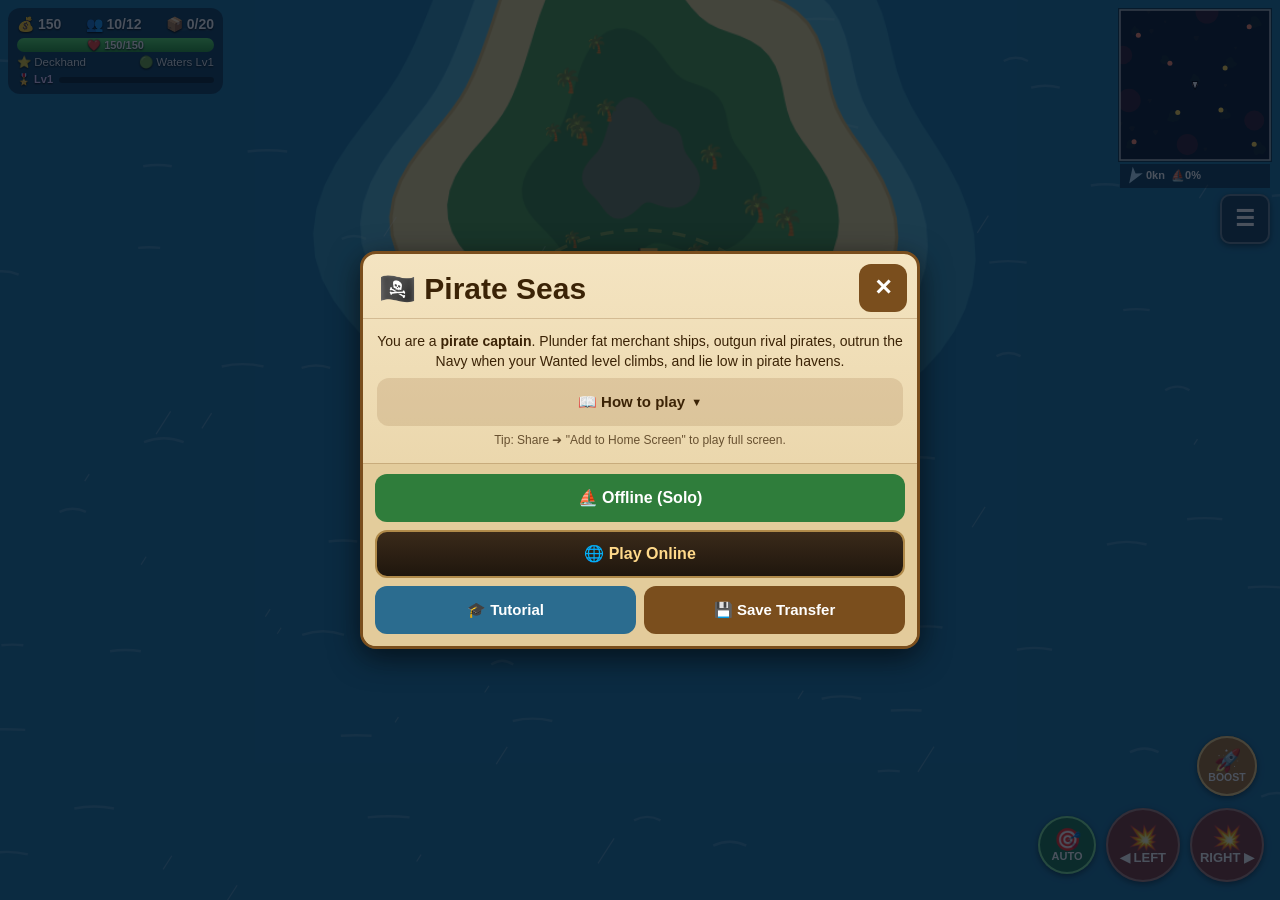
==== commit ce308100: "Online: separate cloud-validated online captain (fresh Lv1, harder grind), Founding Captain gift, of" ====
--- a/index.html
+++ b/index.html
@@ -458,7 +458,7 @@
 function fogLoadBits(fb,n,off){for(let j=0;j<n;j++)for(let i=0;i<n;i++){const k=j*n+i;if((fb[k>>3]>>(k&7))&1){const x=i+off,y=j+off;if(x<FOGN&&y<FOGN)fog[y*FOGN+x]=1;}}}
 
 // ---------- SAVE STATE ----------
-const SAVEKEY='pirateSeas_save_v1';
+const ONLINE=(()=>{try{return sessionStorage.getItem('pirateSeas_mode')==='online';}catch(e){return false;}})();const OEC={xp:2,up:1.75,hull:1.75,fleet:1.75,craft:1.75,mat:1.5,chance:0.8,loot:0.8,sell:0.9};const SAVEKEY=ONLINE?'pirateSeas_online_v1':'pirateSeas_save_v1';
 function defaultState(){return{sail:1,codex:{ships:{},fish:{},art:{},crew:{}},dive:{},fishN:{d:0,n:0},res:{wood:0,iron:0,canvas:0,parts:0},craft:{},cpity:{},mast:{sloop:0,brig:0,frigate:0,galleon:0},roster:[],rid:0,hired:[],charm:0,story:stDef(),mat:{iw:0,ink:0,bp:0,rel:0},matTot:0,upk:{crew:0,wear:0,t:0,last:null,paidTot:0},morale:80,vault:0,war:{next:0,n:0,lost:0},lb:{cur:'',st:0,have:0,done:{},hp:1},tr:{frag:0,dug:0},eb:{admiral:{hp:1,done:0,tries:0},kraken:{hp:1,done:0,tries:0}},cosU:{},eco:ecoDef(),ftT:0,xpv:2,gold:150,up:{hull:0,sails:0,cannons:0,cargo:0,rigging:0,command:0},crew:10,roles:{gunner:0,sailor:0,carpenter:0,navigator:0},cargo:{rum:0,sugar:0,spice:0,silk:0,gems:0,teeth:0},
  quests:[],offers:{},qid:1,x:PORTS[0].port.x,y:PORTS[0].port.y+40,h:Math.PI/2,hp:150,kills:0,infamy:0,lastPort:0,playTime:0,fog:'',earned:0,muted:false,seen:false,autoFire:true,bal:2,boostTip:false,heat:0,heatT:0,tips:{},tutDone:false,tutStep:0,steer:'drag',fleet:[],fid:1,upkT:0,sharks:0,xp:0,clvl:1,sp:0,sk:{gun:0,sea:0,plun:0,cmd:0,war:0},ship:'sloop',ach:{},st:{dig:0,resc:0,smug:0,race:0,convoy:0,block:0,jobs:0},megas:0,track:0,lastRank:'',wv:2,rep:[0,0,0,0],forts:{},leaders:{},lrev:{},vis:[0],king:0,cst:{fort:0,lead:0,cj:0,def:0,sk:0,trib:0,rev:0,lev:0},leg:0,cos:{sail:'def',flag:'def',hull:'def',fx:'def'},ammo:{chain:0,fire:0,mortar:0},asel:'ball',off:{},unl:1,cap:{sw:0,pi:0,ar:0,sty:'',cw:0,ca:0,tr:0},bst:{win:0,loss:0,duel:0,repel:0,raid:0,parry:0,ko:0,ret:0,feed:0}};}
 let S=defaultState();
@@ -507,7 +507,7 @@
  frigate:{name:'Frigate',icon:'⚔️',rank:1500,cost:3600,hp:1.65,guns:2,cargo:20,crew:12,spd:0.97,turn:0.88,dmg:1.08,len:16,wid:5,desc:'A fast warship with heavy broadsides.'},
  galleon:{name:'Galleon',icon:'👑',rank:3000,cost:8000,hp:2.1,guns:3,cargo:40,crew:20,spd:0.9,turn:0.78,dmg:1.12,len:26,wid:8,desc:'A floating fortress with a huge hold — slow to turn.'}};
 const HORD=['sloop','brig','frigate','galleon'];const hullC=()=>HULLS[S.ship]||HULLS.sloop;
-const upCost=(def,l)=>Math.round(def.base*Math.pow(def.g,l));
+const upCost=(def,l)=>Math.round(def.base*Math.pow(def.g,l)*(ONLINE?OEC.up:1));
 function recalc(){const u=S.up,r=S.roles,C=hullC(),g=sk('gun'),se=sk('sea');const cannons=2+u.cannons+C.guns+(g>=4?1:0);const need=4+cannons*2;const eff=clamp(0.25+0.75*S.crew/need,0.5,1);
  ST={maxHp:Math.round((150+45*u.hull)*C.hp),maxSpeed:(135+18*u.sails)*(1+0.06*r.sailor)*(0.7+0.3*eff)*C.spd*(se>=1?1.05:1),turn:(1.45+0.07*u.sails)*(1+0.06*r.sailor)*C.turn*(se>=2?1.1:1),cannons,dmg:(10+1.5*u.cannons)*(1+0.15*r.gunner)*C.dmg*(g>=1?1.08:1),
  reload:2.5*(1-0.09*r.gunner)/eff*(g>=2?0.92:1),cargoCap:20+12*u.cargo+C.cargo,boostDur:7+0.5*(u.rigging||0),boostCd:(22-1.5*(u.rigging||0))*(se>=3?0.8:1),maxCrew:12+6*u.hull+C.crew,crewNeed:need,eff,regen:0.8*r.carpenter+(se>=4?1:0),reveal:450+220*r.navigator,radar:r.navigator>=1?1400+500*r.navigator:0,len:52+3*u.hull+C.len,wid:18+1.2*u.hull+C.wid,range:420*(g>=3?1.12:1)};
@@ -553,7 +553,7 @@
 function cargoVal(){let v=0;for(const g of GOODS)v+=(S.cargo[g.id]||0)*g.base;return v;}
 function ftWait(){return Math.max(0,(S.ftT||0)-ecoS().t);}
 function price(pi,gi,ex){return Math.max(1,Math.round(basePrice(pi,gi)*buyMul(pi,gi,ex)));}
-const sellPrice=(pi,gi,ex)=>Math.max(1,Math.round(basePrice(pi,gi)*0.82*(sk('plun')>=3?1.1:1)*(S.off&&S.off.qm?1.08:1)*sellMul(pi,gi,ex)));
+const sellPrice=(pi,gi,ex)=>Math.max(1,Math.round(basePrice(pi,gi)*0.82*(sk('plun')>=3?1.1:1)*(S.off&&S.off.qm?1.08:1)*sellMul(pi,gi,ex)*(ONLINE?OEC.sell:1)));
 
 // ---------- ENTITIES ----------
 const P={x:0,y:0,vx:0,vy:0,h:0,speed:0,throttle:0,boost:0,boostCd:0,hp:100,len:52,wid:18,rl:0,rr:0,rb:0,calm:0,dead:0,kind:'player'};
@@ -4243,8 +4243,92 @@
 
 Object.assign(mpApi,{mpJoin,mpLeave,mpCardOpen,mpPanelRender,mpCanHit,mpFlags,mpDraw,mpMap});
 
+// ===== module O: separate ONLINE captain profile (own save key + cloud), harder online economy =====
+const OC={k:'',lv:0,x:0,g:0,ready:false,p:null,busy:false,last:0,failT:0,err:'',ups:0,joining:false,t:120};
+const OMK='pirateSeas_mode',OLK='pirateSeas_olob',ONK='pirateSeas_onNotice';
+function oSetMode(m,lob){try{save();}catch(e){}try{sessionStorage.setItem(OMK,m);if(lob)sessionStorage.setItem(OLK,'1');else sessionStorage.removeItem(OLK);}catch(e){}location.reload();}
+// --- harder online economy (offline untouched) ---
+if(ONLINE){
+ {const _x=xpNeed;xpNeed=function(l){return _x(l)*OEC.xp;};}
+ try{if(EXP&&EXP.xpNeed)EXP.xpNeed=xpNeed;}catch(e){}
+ for(const k in HULLS)if(HULLS[k].cost)HULLS[k].cost=Math.round(HULLS[k].cost*OEC.hull);
+ for(const k in FTYPES)if(FTYPES[k].cost)FTYPES[k].cost=Math.round(FTYPES[k].cost*OEC.fleet);
+ {const _c=craftCost;craftCost=function(c,t){const k=_c(c,t);if(!k)return k;const res={};for(const r in k.res)res[r]=Math.ceil(k.res[r]*OEC.craft);const mat=k.mat?Object.fromEntries(Object.entries(k.mat).map(([a,b])=>[a,Math.ceil(b*OEC.mat)])):k.mat;return Object.assign({},k,{res,g:Math.round(k.g*OEC.craft),mat});};}
+ {const _ch=craftChance;craftChance=function(c,t){return Math.min(1,_ch(c,t)*OEC.chance);};}
+ {const _m=upMat;upMat=function(k,l){const r=_m(k,l);if(!r)return r;const o={};for(const a in r)o[a]=Math.ceil(r[a]*OEC.mat);return o;};}
+ {const _lk=grindLootK;grindLootK=function(){return _lk()*OEC.loot;};}
+ TIPS.onl="🌐 <b>New online captain!</b> Fresh Lv1 sloop — online is a tougher grind than solo. Under Lv"+NEWB_LV+" you're protected near 🏴‍☠️ havens. Progress saves to the cloud (recovery code in the 🌐 lobby menu).";
+}
+// --- cloud profile: oc/{code}={u,lv,g,x,t,d,n}, ou/{uid}=code ---
+function ocGold(){return Math.max(0,Math.floor((S.gold||0)+(S.vault||0)));}
+function ocNorm(c){return String(c||'').toUpperCase().replace(/[^A-Z0-9]/g,'');}
+async function ocGet(code){code=ocNorm(code);if(code.length!==24)throw new Error('Recovery codes are 24 characters.');await fbLoad();const {D}=MPX.fb;const r=await D.get(mpR('oc/'+code));if(!r.exists())throw new Error('No online captain with that code.');return [code,r.val()];}
+async function ocClaim(k,v){const {D}=MPX.fb;const up={};up['oc/'+k]={u:MPX.uid,lv:v.lv,g:v.g,x:v.x,d:v.d,n:v.n||'',t:mpTS()};up['ou/'+MPX.uid]=k;await D.update(D.ref(MPX.fb.db),up);}
+function ocAdopt(k,v){const r=parseCode(v.d);const s=r.s;s.oc={k};localStorage.setItem(SAVEKEY,JSON.stringify(s));importing=true;try{sessionStorage.setItem(OLK,'1');}catch(e){}location.reload();}
+function ocSync(){if(!ONLINE)return Promise.resolve();if(OC.ready)return Promise.resolve();if(OC.p)return OC.p;
+ OC.p=(async()=>{await fbLoad();const {D}=MPX.fb;const uid=MPX.uid;let k=(S.oc&&S.oc.k)||'';
+  if(!k){const r=await D.get(mpR('ou/'+uid));if(r.exists())k=String(r.val());}
+  if(k){const r=await D.get(mpR('oc/'+k));if(r.exists()){const v=r.val();
+    if(v.d&&((v.x||0)>(S.xp||0)+0.5||!S.oc||!S.oc.k)){if(v.u!==uid)await ocClaim(k,v);ocAdopt(k,v);await new Promise(()=>{});}
+    if(v.u!==uid)await ocClaim(k,v);OC.lv=v.lv|0;OC.x=v.x||0;OC.g=v.g||0;}else k='';}
+  if(!k){k=mpGen(24);OC.lv=0;}
+  OC.k=k;S.oc={k};save();OC.ready=true;await ocUp(true);
+ })().catch(e=>{OC.p=null;throw e;});return OC.p;}
+async function ocUp(force){if(!ONLINE||!OC.ready||!MPX.fb||OC.busy)return false;const {D}=MPX.fb;
+ const v={u:MPX.uid,lv:clamp(S.clvl|0,1,MAXLVL),g:ocGold(),x:Math.max(0,Math.floor(S.xp||0)),d:makeCode(),n:String(S.mpName||MPX.name||'').slice(0,16),t:mpTS()};
+ if(!force&&v.lv===OC.lv&&v.x===OC.x&&v.g===OC.g)return true;
+ OC.busy=true;OC.last=Date.now();const up={};up['oc/'+OC.k]=v;up['ou/'+MPX.uid]=OC.k;
+ try{await D.update(D.ref(MPX.fb.db),up);const lvUp=v.lv!==OC.lv;OC.lv=v.lv;OC.x=v.x;OC.g=v.g;OC.err='';OC.ups++;OC.failT=0;if(lvUp&&MPX.on)mpUpdP();return true;}
+ catch(e){OC.err=String(e&&e.message||e);OC.failT=Date.now();return false;}finally{OC.busy=false;}}
+async function ocRestore(code){const [k,v]=await ocGet(code);if(v.u!==MPX.uid)await ocClaim(k,v);ocAdopt(k,v);}
+// presence level can never exceed the cloud-confirmed online level (rules enforce the same)
+{const _pf=mpProfile;mpProfile=function(){const v=_pf();if(ONLINE)v.l=Math.max(1,Math.min(v.l,Math.max(2,OC.lv|0)));return v;};}
+{const _f=mpFrame;mpFrame=function(dt){_f(dt);if(!ONLINE||!OC.ready)return;OC.t-=dt;const now=Date.now();
+ if(OC.busy||(OC.failT&&now-OC.failT<30000))return;
+ if(OC.t<=0||((S.clvl|0)>OC.lv&&now-OC.last>8000)){OC.t=120;ocUp();}};}
+// join/leave: online mode only; sync the cloud profile first; leaving returns to the lobby browser
+{const _j=mpJoin;mpJoin=async function(lid,meta,idx){if(!ONLINE)throw new Error('Switch to Play Online first.');await ocSync();OC.joining=true;try{return await _j(lid,meta,idx);}finally{OC.joining=false;}};}
+{const _lv=mpLeave;mpLeave=async function(s){const was=MPX.on;if(was&&ONLINE&&!OC.joining)await ocUp(true).catch(()=>{});await _lv(s);if(was&&ONLINE&&!OC.joining&&!s)oSetMode('online',true);};}
+Object.assign(mpApi,{mpJoin,mpLeave});
+{const _o=mpOpen;mpOpen=function(){if(!ONLINE){oSetMode('online',true);return;}_o();ocSync().then(()=>{if(!$('mpL').classList.contains('hidden'))mpLRender(MPX.lastList||null);}).catch(e=>{mpLSt('❌ '+mpLErr(e),true);});};}
+// lobby browser: the cloud section now manages the ONLINE captain (old offline cloud save is not used online)
+{const _r=mpLRender;mpLRender=function(list){const keep=$('mpORIn')?$('mpORIn').value:'';_r(list);if(!ONLINE)return;const ri=$('mpRIn');const sec=ri&&ri.closest('.mpSec');if(!sec)return;
+ sec.innerHTML=`<h3>🌐 Online captain <small>(cloud save)</small></h3><div>Lv${S.clvl} · 💰${ocGold()} — separate from your offline captain, saved to the cloud automatically.</div>${OC.k&&OC.ready?`<div>Recovery code:</div><div class="mpCode" id="mpOC">${mpFmtCode(OC.k)}</div><div class="mpSt" style="font-size:12px">Write it down: it restores this online captain in any browser. Anyone with the code can load it.</div><button class="mpB" id="mpOUp">⬆️ Save now</button>`:`<div class="mpSt">Connecting your online captain…</div>`}
+ <div style="display:flex;gap:6px;margin-top:6px"><input class="mpIn" id="mpORIn" placeholder="Recovery code"><button class="mpB" id="mpORGo">Restore</button></div><div class="mpSt" id="mpORSt"></div>`;
+ const st=$('mpORSt');if($('mpOUp'))$('mpOUp').onclick=async()=>{st.textContent='⏳ Saving…';st.textContent=(await ocUp(true))?'✅ Saved to the cloud.':'❌ Not saved yet ('+(/permission/i.test(OC.err)?'too much progress at once — retrying soon':OC.err||'offline')+').';};
+ $('mpORGo').onclick=async()=>{st.textContent='⏳ Fetching…';try{const [k,v]=await ocGet($('mpORIn').value);st.innerHTML=`Load this online captain? Lv${v.lv|0} · 💰${v.g|0}<br><b>Replaces the online captain in this browser.</b> Your offline captain is not touched.<br><button class="mpB" id="mpORYes">Yes, load it</button>`;
+  $('mpORYes').onclick=async()=>{st.textContent='⏳ Loading…';try{if(v.u!==MPX.uid)await ocClaim(k,v);ocAdopt(k,v);}catch(e){st.textContent='❌ '+mpLErr(e);}};}catch(e){st.textContent='❌ '+mpLErr(e);}};
+ $('mpORIn').value=keep;$('mpORIn').addEventListener('keydown',e=>e.stopPropagation());
+ const b=$('mpLBody');if(b&&!$('mpOff')){const x=document.createElement('button');x.className='mpBig';x.id='mpOff';x.textContent='⛵ Back to Offline (Solo)';x.onclick=()=>oSetMode('offline');b.appendChild(x);}};}
+// --- UI: title modes, ONLINE tag, one-time notice, short intro ---
+(()=>{const st=document.createElement('style');st.textContent=`#oTag{position:absolute;right:6px;top:-9px;background:#1f7a3a;color:#fff;font:800 10px/1 system-ui,sans-serif;letter-spacing:1px;padding:3px 6px;border-radius:6px;border:1px solid #9fe0b0;text-shadow:none}
+#oNote{position:fixed;inset:0;z-index:120;display:flex;align-items:center;justify-content:center;background:rgba(0,0,0,.55)}#oNote .panel{max-width:330px;padding:16px;text-align:center}#oNote b{display:block;font-size:18px;margin-bottom:8px}#oNote button{margin-top:12px}
+#offBtn{flex:1 1 100%}.oFound{margin-top:10px;padding:8px;border:1.5px solid #b08a4a;border-radius:8px;background:rgba(20,80,60,.12);font-size:14px}.oFound b{display:inline;font-size:15px;margin:0}.oMode{display:inline-block;font-size:12px;vertical-align:middle;background:#1f7a3a;color:#fff;border-radius:6px;padding:2px 6px;margin-left:6px}`;document.head.appendChild(st);})();
+// Founding Captains: played online before the fresh-start change (online used the main save then, so it carries MP markers)
+NSHOP.push(['sail','founder','Founding Captain',99999,'#14503c'],['flag','founder','Founding Captain',99999,'#0d3a2c','#ffd34d']);
+for(const it of NSHOP.slice(-2)){if(!COS[it[0]].some(x=>x[0]===it[1]))COS[it[0]].push([it[1],it[2],999].concat(it.slice(4)));}
+function oFounderCheck(){try{if(localStorage.getItem('pirateSeas_founder'))return false;const o=JSON.parse(localStorage.getItem('pirateSeas_save_v1')||'null');if(!o)return false;
+ return !!(o.mpName||o.mpLast||o.mpK||o.mpD||o.mpM||o.mpB||(o.mpW&&Object.keys(o.mpW).length)||(o.cloud&&o.cloud.k));}catch(e){return false;}}
+function oFounderGrant(){S.cosU=S.cosU||{};S.cosU['sail:founder']=1;S.cosU['flag:founder']=1;S.cos.sail='founder';S.cos.flag='founder';S.mpM=(S.mpM|0)+100;S.founder=1;applyCos();try{localStorage.setItem('pirateSeas_founder','1');}catch(e){}}
+function oBoot(hadSave){const sb=$('startBtn'),mb=$('mpBtn');
+ if(!ONLINE){sb.textContent=hadSave?'⛵ Offline (Solo) — continue':'⛵ Offline (Solo)';if(mb)mb.textContent='🌐 Play Online';return;}
+ if(!hadSave){S.tutDone=true;S.tutStep=0;S.oFresh=1;if(oFounderCheck()){oFounderGrant();try{const o=JSON.parse(localStorage.getItem('pirateSeas_save_v1'));if(o.mpName)S.mpName=String(o.mpName).slice(0,16);}catch(e){}}}if(!S.oIntro)S.tips.onl=0;save();
+ const h=document.querySelector('#title h1');if(h)h.insertAdjacentHTML('beforeend','<span class="oMode">ONLINE</span>');
+ sb.classList.add('hidden');['tutBtn','xferTitleBtn'].forEach(i=>$(i)&&$(i).classList.add('hidden'));if(mb)mb.textContent='🌐 Play Online — choose a lobby';
+ const tf=document.querySelector('#title .tfoot');if(tf&&!$('offBtn')){const b=document.createElement('button');b.className='big';b.id='offBtn';b.textContent='⛵ Offline (Solo)';b.onclick=()=>oSetMode('offline');tf.appendChild(b);}
+ const tm=$('titleMsg');tm.innerHTML=`🌐 Online captain · Lv${S.clvl} · 💰${ocGold()} — separate from your offline captain.`;tm.classList.remove('hidden');
+ const x=$('titleX');if(x){const y=x.cloneNode(true);x.replaceWith(y);y.addEventListener('click',()=>{initAudio();mpOpen();});}
+ sb.addEventListener('click',()=>{if(!S.oIntro){S.oIntro=1;let n=0;const tryTip=()=>{if(++n<40&&(state!=='play'||!$('tipBox').classList.contains('hidden')||(!S.tips.mp&&n<8))){setTimeout(tryTip,1000);return;}S.tips.onl=0;showTip('onl');};setTimeout(tryTip,1200);}});
+ const hud=$('hud');if(hud&&!$('oTag')){hud.style.position=hud.style.position||'fixed';const t=document.createElement('span');t.id='oTag';t.textContent='ONLINE';hud.appendChild(t);}
+ let seen=false;try{seen=!!localStorage.getItem(ONK);}catch(e){}
+ if(!seen){const d=document.createElement('div');d.id='oNote';d.innerHTML=`<div class="panel"><b>🌐 Online captains start fresh.</b>Your offline captain is safe.<br><small>Online has its own Lv1 captain, saved to the cloud — a tougher grind than solo.</small>${S.founder?`<div class="oFound">⚓ <b>Founding Captain!</b> Thanks for sailing on launch day: exclusive Founding Captain flag &amp; sails + 100☠ Infamy.</div>`:''}<br><button class="big" id="oNoteOk">Aye!</button></div>`;document.body.appendChild(d);
+  $('oNoteOk').onclick=()=>{try{localStorage.setItem(ONK,'1');}catch(e){}d.remove();};}
+ let lob=false;try{lob=!!sessionStorage.getItem(OLK);sessionStorage.removeItem(OLK);}catch(e){}
+ if(lob)setTimeout(()=>mpOpen(),50);}
+{const _ml=nxMkList;nxMkList=async function(g,q,p){if(Math.round(q)*Math.round(p)>50000)throw new Error('Listing too big — max 50,000💰 total per listing.');return _ml(g,q,p);};nxApi.nxMkList=nxMkList;}
+
 readSafe();const hadSave=load();if(!(S.bal>=2)){S.bal=2;if(hadSave){S.crew=Math.max(S.crew,10);recalc();S.hp=ST.maxHp;}}recalc();P.x=S.x;P.y=S.y;P.h=S.h;P.hp=clamp(S.hp||ST.maxHp,1,ST.maxHp);cam.x=P.x;cam.y=P.y;lastCam.x=cam.x;lastCam.y=cam.y;rebuildFog();applyCos();populate();placeFleet();
-if(hadSave)$('startBtn').textContent='⛵ Continue voyage';
+if(hadSave)$('startBtn').textContent='⛵ Continue voyage';oBoot(hadSave);
 updateAutoBtn();
 try{if(sessionStorage.getItem('pirateSeas_imported')){sessionStorage.removeItem('pirateSeas_imported');$('titleMsg').textContent='✅ Save imported — welcome back, Captain!';$('titleMsg').classList.remove('hidden');}}catch(e){}
 $('startBtn').addEventListener('click',()=>{initAudio();if(!hadSave&&!S.seen)countHit('newgames');$('title').classList.add('hidden');state='play';S.seen=true;if(!S.tutDone)tutStart(hadSave?tutResumeIdx(S.tutStep|0):0);save();});
@@ -4255,7 +4339,7 @@
 requestAnimationFrame(frame);
 setTimeout(()=>{(window.requestIdleCallback||(f=>f()))(countLoad);},2500);
 // test hook
-window.__game={GRIND:{RES,resN,resGain,CT,COMP,CTIER,CBON,cTier,craftCost,craftChance,craftTry,MXP,MPERK,mastLvl,mastGain,CREWR,TRAITS,RARECREW,crewCap,crewEff,recruitsAt,crewHire,crewXP,crewHurt,crewWage,grindRecalc,ramTick,grindPortAct,grindSunk,grindTick,grindEv,grindMigrate,GH,WX,wxSet,wxDark,wxNight,wxFog,wxStorm,wxTick,dayPhase,DAYLEN,grindLootK,FISH,ART,SHIPCX,CXCAT,codexAdd,codexSet,codexHTML,cxHave,fishStart,fishCatch,fishPool,wrecks,diveStart,diveFresh,wreckNear,grindActLabel,grindActTap,get MG(){return MG},mgEnd,setDate:d=>{DOV=d;},ctrRoll,ctrEv,ctrClaim,CTPL,marks,markGain,BMI,bmBuy,EVENTS,evActive,evNext,evS,evTick,evSunk,evClaim,evSummon,boardHTML,boardAct,FUP,VT,VN,fvl,fRep,fBase,fRecalc,fSpd,fRel,fRepMin,fUpCost,fRefitCost,fRefitCh,fRushCost,fleetLayUp,fUpgrade,fRefit,fRush,fDone,fleetTickD,fleetSunkD,fleetCards,get fleetEnts(){return fleet},damageFleet:(f,x)=>damageFleet(f,x),syncFleet:()=>syncFleet(),thrCap,thrEff,thrSet,thrStep,thrStop,thrFull,thrUI,hullLocked,BRMAX,GRAP_CD,MPX,mpApi,NX,nxApi},STORY:{CH,SQ,SQI,ACTS,chBegin,storyPortAct,storyMenuAct,actives,storyTick,sLoc,journalHTML,storyEv,chAvail,sNext,bossTick,stepTxt,sDockCheck,get SQUE(){return SQUE},storyMigrate},HARD:{FORTS,vetTag,waterNear:(x,y,a,b)=>waterNear(x,y,a,b),applyCls,pickCls,havenDist,ironK,ironTick,squadTick,CLS,foeCrewK,hardSunk,megaSunk,hardTargets,get FRT(){return FRT},fortRT,ledgerHTML,threat,scaleFoe,matGain,matN,upkRates,upkSettle,upkOwed,LEGENDS,legAccept,legTick,ebTick,EBOSS,ebPt,fragGain,grandSpot,SREG:SREGP,regionAt,warCan,KT,krakenTick,perkCost,gearMat,upMat,HULLMAT,deathRepair,portOpen,playerDied:()=>playerDied(),captureFort,fortEconomy:dt=>fortEconomy(dt),get curFort(){return curFort}},ECON:{ECO,ecoTick,hotOk,mk:()=>mk(),dayLeft,price,sellPrice,basePrice,pres,capLeft,capOf,hotAt,ftCost,ftWait,cargoVal,xpNeed,xpNeedV1,xpTot,sellTotal,get curPort(){return curPort},portAction:(a,b)=>portAction(a,b),fastTravel,renderPort},B:BRAPI,get state(){return state},get S(){return S},P,ST:()=>ST,enemies,PORTS,dock,leavePort,fire,setTab:t=>{tab=t;renderPort();},start:()=>$('startBtn').click(),step:dt=>update(dt),makeEnemy,lvlAt,inAnyIsland,recalc,nearSafePort,setS:o=>{S=o;},makeCode,toggleAuto,get autoTgt(){return autoTgt},balls,parseCode,openXfer,setState:s=>state=s,boost,sharks,fleet,seize,makeShark,SHARKZ,updateFleet,syncFleet,payWages,chum,stars,addHeat,board,tryDock,spawnNavy,spawnMerchant,get boardTgt(){return boardTgt},T,TSTEPS,tutStart,loot,get tab(){return tab},get nearPort(){return nearPort},genQuest,genQ,grantXP,learn,lvlFromXp,HULLS,buyHull,missionTick,cways,get actQ(){return actQ},startDig,dockQuests,completeQuest,qTarget,progTick,ACH,renderPort,offersFor,trackHUD,renderMenu,openMenu,setMView:v=>{mView=v;renderMenu();},sharkKillQuest,makeTreasureQ,load,X:EXP};
+window.__game={GRIND:{RES,resN,resGain,CT,COMP,CTIER,CBON,cTier,craftCost,craftChance,craftTry,MXP,MPERK,mastLvl,mastGain,CREWR,TRAITS,RARECREW,crewCap,crewEff,recruitsAt,crewHire,crewXP,crewHurt,crewWage,grindRecalc,ramTick,grindPortAct,grindSunk,grindTick,grindEv,grindMigrate,GH,WX,wxSet,wxDark,wxNight,wxFog,wxStorm,wxTick,dayPhase,DAYLEN,grindLootK,FISH,ART,SHIPCX,CXCAT,codexAdd,codexSet,codexHTML,cxHave,fishStart,fishCatch,fishPool,wrecks,diveStart,diveFresh,wreckNear,grindActLabel,grindActTap,get MG(){return MG},mgEnd,setDate:d=>{DOV=d;},ctrRoll,ctrEv,ctrClaim,CTPL,marks,markGain,BMI,bmBuy,EVENTS,evActive,evNext,evS,evTick,evSunk,evClaim,evSummon,boardHTML,boardAct,FUP,VT,VN,fvl,fRep,fBase,fRecalc,fSpd,fRel,fRepMin,fUpCost,fRefitCost,fRefitCh,fRushCost,fleetLayUp,fUpgrade,fRefit,fRush,fDone,fleetTickD,fleetSunkD,fleetCards,get fleetEnts(){return fleet},damageFleet:(f,x)=>damageFleet(f,x),syncFleet:()=>syncFleet(),thrCap,thrEff,thrSet,thrStep,thrStop,thrFull,thrUI,hullLocked,BRMAX,GRAP_CD,MPX,mpApi,NX,nxApi,ONLINE,OEC,OC,ocSync,ocUp,ocRestore,ocGet,oSetMode},STORY:{CH,SQ,SQI,ACTS,chBegin,storyPortAct,storyMenuAct,actives,storyTick,sLoc,journalHTML,storyEv,chAvail,sNext,bossTick,stepTxt,sDockCheck,get SQUE(){return SQUE},storyMigrate},HARD:{FORTS,vetTag,waterNear:(x,y,a,b)=>waterNear(x,y,a,b),applyCls,pickCls,havenDist,ironK,ironTick,squadTick,CLS,foeCrewK,hardSunk,megaSunk,hardTargets,get FRT(){return FRT},fortRT,ledgerHTML,threat,scaleFoe,matGain,matN,upkRates,upkSettle,upkOwed,LEGENDS,legAccept,legTick,ebTick,EBOSS,ebPt,fragGain,grandSpot,SREG:SREGP,regionAt,warCan,KT,krakenTick,perkCost,gearMat,upMat,HULLMAT,deathRepair,portOpen,playerDied:()=>playerDied(),captureFort,fortEconomy:dt=>fortEconomy(dt),get curFort(){return curFort}},ECON:{ECO,ecoTick,hotOk,mk:()=>mk(),dayLeft,price,sellPrice,basePrice,pres,capLeft,capOf,hotAt,ftCost,ftWait,cargoVal,xpNeed,xpNeedV1,xpTot,sellTotal,get curPort(){return curPort},portAction:(a,b)=>portAction(a,b),fastTravel,renderPort},B:BRAPI,get state(){return state},get S(){return S},P,ST:()=>ST,enemies,PORTS,dock,leavePort,fire,setTab:t=>{tab=t;renderPort();},start:()=>$('startBtn').click(),step:dt=>update(dt),makeEnemy,lvlAt,inAnyIsland,recalc,nearSafePort,setS:o=>{S=o;},makeCode,toggleAuto,get autoTgt(){return autoTgt},balls,parseCode,openXfer,setState:s=>state=s,boost,sharks,fleet,seize,makeShark,SHARKZ,updateFleet,syncFleet,payWages,chum,stars,addHeat,board,tryDock,spawnNavy,spawnMerchant,get boardTgt(){return boardTgt},T,TSTEPS,tutStart,loot,get tab(){return tab},get nearPort(){return nearPort},genQuest,genQ,grantXP,learn,lvlFromXp,HULLS,buyHull,missionTick,cways,get actQ(){return actQ},startDig,dockQuests,completeQuest,qTarget,progTick,ACH,renderPort,offersFor,trackHUD,renderMenu,openMenu,setMView:v=>{mView=v;renderMenu();},sharkKillQuest,makeTreasureQ,load,X:EXP};
 })();
 </script>
 </body>
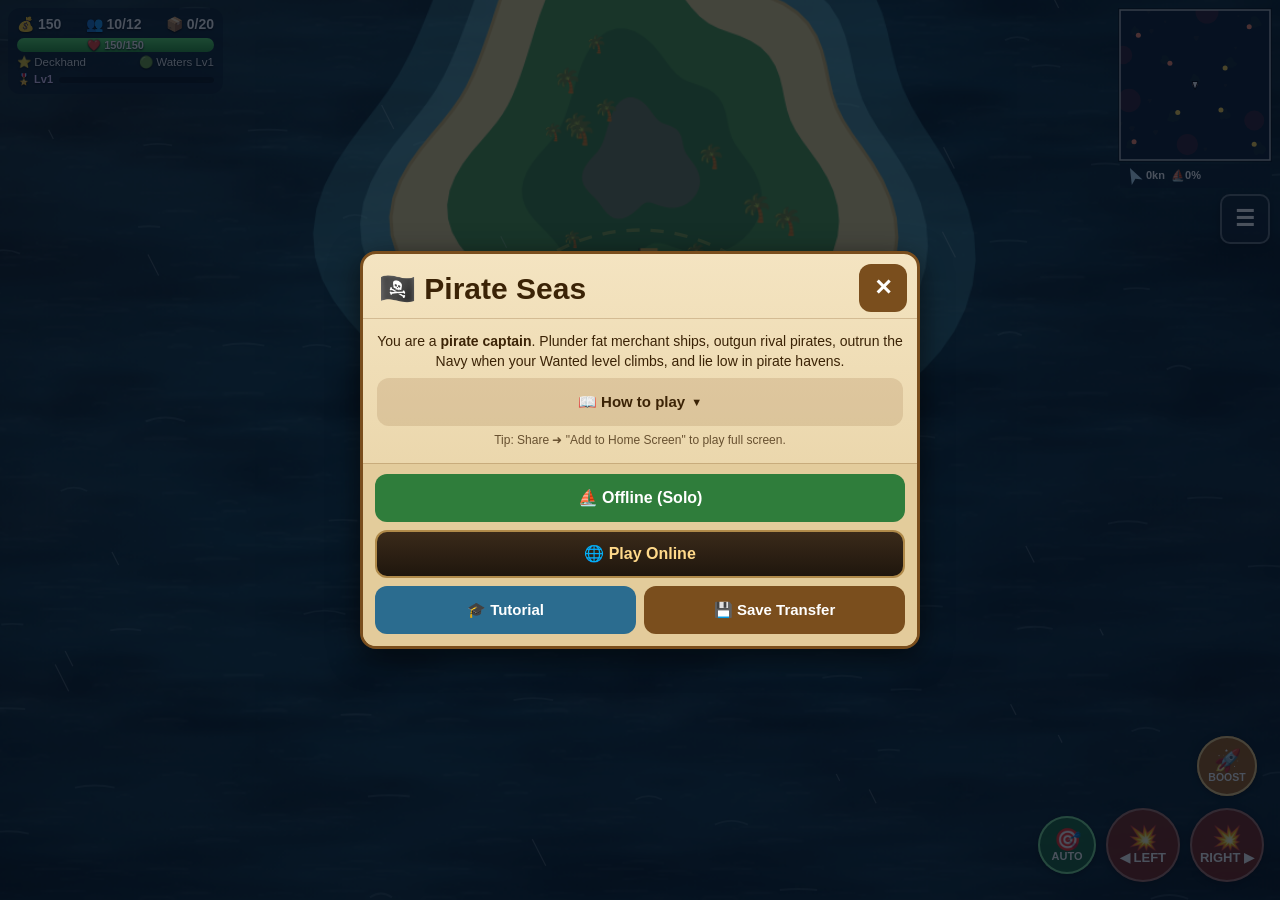
==== commit d618cc51: "Restyle 1: gritty sea + detailed ships (cached top-down ship sprites, half-res lit sea)" ====
--- a/index.html
+++ b/index.html
@@ -1051,7 +1051,7 @@
 let perfT=0;
 function sx(x){return(x-cam.x)*zoom+vw/2;}function sy(y){return(y-cam.y)*zoom+vh/2;}
 function render(t){perfT=t;
- ctx.setTransform(dpr,0,0,dpr,0,0);ctx.fillStyle=seaColor();ctx.fillRect(0,0,vw,vh);
+ ctx.setTransform(dpr,0,0,dpr,0,0);rsSea(t);
  let shx=0,shy=0;if(cam.shake>0){shx=rand(-cam.shake,cam.shake);shy=rand(-cam.shake,cam.shake);}
  const ox=vw/2-cam.x*zoom+shx,oy=vh/2-cam.y*zoom+shy;ctx.setTransform(dpr*zoom,0,0,dpr*zoom,dpr*ox,dpr*oy);
  const x0=cam.x-vw/2/zoom-60,x1=cam.x+vw/2/zoom+60,y0=cam.y-vh/2/zoom-60,y1=cam.y+vh/2/zoom+60;const ts=t/1000;
@@ -1060,11 +1060,11 @@
  for(let gx=Math.floor(x0/G);gx<=Math.ceil(x1/G);gx++)for(let gy=Math.floor(y0/G);gy<=Math.ceil(y1/G);gy++){const h=hash(gx,gy);const ph=(h%628)/100;
   const x=gx*G+(h%97)/97*G+Math.sin(ts*0.7+ph)*12+Math.cos(wind.dir)*ts*6%G,y=gy*G+((h>>>8)%89)/89*G+Math.sin(wind.dir)*ts*6%G;const w=10+(h>>>4)%10;const b=4+3*Math.sin(ts*1.6+ph);
   ctx.moveTo(x-w,y);ctx.quadraticCurveTo(x,y-b,x+w,y);}
- ctx.strokeStyle='rgba(255,255,255,0.16)';ctx.lineWidth=2.2;ctx.stroke();
+ ctx.strokeStyle='rgba(196,220,226,0.13)';ctx.lineWidth=1.7;ctx.stroke();
  // world border
  ctx.fillStyle='rgba(0,0,20,0.45)';if(x0<0)ctx.fillRect(x0,y0,-x0,y1-y0);if(y0<0)ctx.fillRect(x0,y0,x1-x0,-y0);if(x1>WORLD)ctx.fillRect(WORLD,y0,x1-WORLD,y1-y0);if(y1>WORLD)ctx.fillRect(x0,WORLD,x1-x0,y1-WORLD);
  // wakes
- for(const w of wakes){const a=w.life/1.6;ctx.globalAlpha=a*0.35;ctx.fillStyle='#e8f6ff';ctx.beginPath();ctx.arc(w.x,w.y,w.w*0.4+(1-a)*w.w*0.9,0,TAU);ctx.fill();}ctx.globalAlpha=1;
+ for(const w of wakes){const a=w.life/1.6;ctx.globalAlpha=a*0.3;ctx.fillStyle='#cfdfe2';ctx.beginPath();ctx.arc(w.x,w.y,w.w*0.4+(1-a)*w.w*0.9,0,TAU);ctx.fill();}ctx.globalAlpha=1;
  // islands
  drawIslands(x0,x1,y0,y1);drawForts(x0,x1,y0,y1,ts);
  // port rings
@@ -1088,13 +1088,13 @@
   else if(p.type==='fire'){ctx.globalAlpha=a;ctx.fillStyle=a>0.5?'#ffd25a':'#ff6a2a';ctx.beginPath();ctx.arc(p.x,p.y,p.size*a,0,TAU);ctx.fill();}
   else if(p.type==='flash'){ctx.globalAlpha=a;ctx.fillStyle='#fff3a0';ctx.beginPath();ctx.arc(p.x,p.y,p.size,0,TAU);ctx.fill();}
   else if(p.type==='splash'){ctx.globalAlpha=a*0.8;ctx.strokeStyle='#fff';ctx.lineWidth=2;ctx.beginPath();ctx.arc(p.x,p.y,p.size+(1-a)*16,0,TAU);ctx.stroke();}
-  else if(p.type==='foam'){ctx.globalAlpha=a*0.85;ctx.fillStyle='#f4fbff';ctx.beginPath();ctx.arc(p.x,p.y,p.size*(1.6-a),0,TAU);ctx.fill();}
+  else if(p.type==='foam'){ctx.globalAlpha=a*0.6;ctx.fillStyle='#d3e0e2';ctx.beginPath();ctx.arc(p.x,p.y,p.size*(1.6-a),0,TAU);ctx.fill();}
   else if(p.type==='drop'){ctx.globalAlpha=a;ctx.fillStyle='#fff';ctx.fillRect(p.x-1.5,p.y-1.5,3,3);}
   else if(p.type==='dust'){ctx.globalAlpha=a*0.6;ctx.fillStyle='#c9a86a';ctx.beginPath();ctx.arc(p.x,p.y,p.size*(1.5-a),0,TAU);ctx.fill();}}
  ctx.globalAlpha=1;
  // ---- screen space
  ctx.setTransform(dpr,0,0,dpr,0,0);
- grindDraw(ts);
+ rsLight();grindDraw(ts);
  // wind streaks
  const wdx=Math.cos(wind.dir),wdy=Math.sin(wind.dir);const camDX=(cam.x-lastCam.x)*zoom,camDY=(cam.y-lastCam.y)*zoom;lastCam.x=cam.x;lastCam.y=cam.y;
  ctx.strokeStyle='rgba(255,255,255,0.22)';ctx.lineWidth=1.2;ctx.beginPath();
@@ -4327,6 +4327,102 @@
  if(lob)setTimeout(()=>mpOpen(),50);}
 {const _ml=nxMkList;nxMkList=async function(g,q,p){if(Math.round(q)*Math.round(p)>50000)throw new Error('Listing too big — max 50,000💰 total per listing.');return _ml(g,q,p);};nxApi.nxMkList=nxMkList;}
 
+// ===== Visual restyle (gritty, matches the boarding art): sea, lighting, ships =====
+const RS={dbg:0,tile:null,pat:null,pat2:null,vig:null,vk:'',ship:{},shipN:0};
+function rsRng(s){let x=s|0||1;return()=>{x|=0;x=x+0x6D2B79F5|0;let t=Math.imul(x^x>>>15,1|x);t=t+Math.imul(t^t>>>7,61|t)^t;return((t^t>>>14)>>>0)/4294967296;};}
+function rsHex(c,k,to){// shade a #hex or rgb() colour toward 'to' (#000 default) by k
+ let r,g,b;const m=/rgba?\(([^)]+)\)/.exec(c||'');if(m){[r,g,b]=m[1].split(',').map(Number);}else{let h=String(c||'#777').replace('#','');if(h.length===3)h=h.replace(/./g,'$&$&');const n=parseInt(h,16)||0;r=n>>16&255;g=n>>8&255;b=n&255;}
+ const T=to||[0,0,0];return`rgb(${Math.round(r+(T[0]-r)*k)},${Math.round(g+(T[1]-g)*k)},${Math.round(b+(T[2]-b)*k)})`;}
+// ---- sea: deep dark water, two drifting swell layers, soft lantern/ambient lighting
+function rsTile(S,seed,lite){const c=document.createElement('canvas');c.width=c.height=S;const g=c.getContext('2d'),R=rsRng(seed);
+ const blob=(x,y,rx,ry,col)=>{for(const dx of [-S,0,S])for(const dy of [-S,0,S]){g.save();g.translate(x+dx,y+dy);g.scale(1,ry/rx);const gr=g.createRadialGradient(0,0,0,0,0,rx);gr.addColorStop(0,col);gr.addColorStop(1,'rgba(0,0,0,0)');g.fillStyle=gr;g.fillRect(-rx,-rx,rx*2,rx*2);g.restore();}};
+ for(let i=0;i<46;i++)blob(R()*S,R()*S,30+R()*70,8+R()*16,R()<0.55?'rgba(0,8,16,0.22)':'rgba(120,165,175,0.07)');
+ if(lite){g.lineCap='round';for(let i=0;i<70;i++){const x=R()*S,y=R()*S,w=6+R()*16,b=1.5+R()*2.5;g.strokeStyle=`rgba(190,215,220,${0.05+R()*0.09})`;g.lineWidth=0.8+R()*0.9;
+  for(const dx of [-S,0,S])for(const dy of [-S,0,S]){g.beginPath();g.moveTo(x+dx-w,y+dy);g.quadraticCurveTo(x+dx,y+dy-b,x+dx+w,y+dy);g.stroke();}}
+  for(let i=0;i<120;i++){g.fillStyle=`rgba(200,225,230,${0.04+R()*0.06})`;g.fillRect(R()*S,R()*S,1+R()*1.5,1);}}
+ return c;}
+function rsSeaBase(){const t=clamp(Math.hypot(cam.x-START.x,cam.y-START.y)/5000,0,1);return`rgb(${Math.round(lerp(20,9,t))},${Math.round(lerp(62,30,t))},${Math.round(lerp(78,46,t))})`;}
+function rsVigC(w,h){const c=document.createElement('canvas');c.width=w;c.height=h;const g=c.getContext('2d');
+ let gr=g.createLinearGradient(0,0,w*0.6,h);gr.addColorStop(0,'rgba(255,196,120,0.10)');gr.addColorStop(0.5,'rgba(0,0,0,0)');gr.addColorStop(1,'rgba(8,14,30,0.22)');g.fillStyle=gr;g.fillRect(0,0,w,h);
+ gr=g.createRadialGradient(w/2,h*0.48,Math.min(w,h)*0.3,w/2,h*0.48,Math.hypot(w,h)*0.62);gr.addColorStop(0,'rgba(0,0,0,0)');gr.addColorStop(1,'rgba(4,6,8,0.55)');g.fillStyle=gr;g.fillRect(0,0,w,h);return c;}
+// The whole sea (base tone + two drifting swell layers + lantern/ambient light falloff) is composed in a small
+// offscreen canvas and blitted once, so it costs about the same as the old flat fill.
+function rsSea(t){const ts=t/1000;const Q=0.5,w=Math.max(2,Math.ceil(vw*Q)),h=Math.max(2,Math.ceil(vh*Q));
+ if(!RS.sc||RS.sc.width!==w||RS.sc.height!==h){RS.sc=document.createElement('canvas');RS.sc.width=w;RS.sc.height=h;RS.sg=RS.sc.getContext('2d');RS.vig=rsVigC(w,h);}
+ const g=RS.sg;g.setTransform(1,0,0,1,0,0);g.globalAlpha=1;g.fillStyle=rsSeaBase();g.fillRect(0,0,w,h);
+ if(!(RS.dbg&1)){if(!RS.pat){RS.pat=g.createPattern(rsTile(256,77,false),'repeat');RS.pat2=g.createPattern(rsTile(256,191,true),'repeat');}
+  const wdx=Math.cos(wind.dir),wdy=Math.sin(wind.dir);
+  for(const [p,sc,sp,al] of [[RS.pat,2.2,5,1],[RS.pat2,1,11,0.9]]){const z=zoom*sc*Q,T=256*z;
+   let ox=((vw/2-cam.x*zoom-wdx*ts*sp*zoom)*Q)%T,oy=((vh/2-cam.y*zoom-wdy*ts*sp*zoom)*Q)%T;if(ox>0)ox-=T;if(oy>0)oy-=T;
+   g.setTransform(z,0,0,z,ox,oy);g.globalAlpha=al;g.fillStyle=p;g.fillRect(0,0,(w-ox)/z+2,(h-oy)/z+2);}
+  g.setTransform(1,0,0,1,0,0);g.globalAlpha=1;}
+ if(!(RS.dbg&2))g.drawImage(RS.vig,0,0);
+ ctx.imageSmoothingEnabled=!(RS.dbg&8);ctx.drawImage(RS.sc,0,0,vw,vh);ctx.imageSmoothingEnabled=true;}
+function rsLight(){}
+// ---- ships: cached detailed hull sprite (planking, rails, cannons, rigging, wear) + shaded sails drawn live
+function rsHull(g,L,W,d){g.beginPath();g.moveTo(L/2-d*1.4,0);g.quadraticCurveTo(L*0.28,-W/2+d,-L*0.32,-W/2+d);g.lineTo(-L/2+d,-W*0.36+d*0.5);g.lineTo(-L/2+d,W*0.36-d*0.5);g.lineTo(-L*0.32,W/2-d);g.quadraticCurveTo(L*0.28,W/2-d,L/2-d*1.4,0);g.closePath();}
+function rsMasts(L){return L>58?[L*0.22,-L*0.02,-L*0.25]:[L*0.15,-L*0.18];}
+function rsShipSprite(L,W,paint,deck,n){const key=L+'|'+W+'|'+paint+'|'+deck+'|'+n;let sp=RS.ship[key];if(sp)return sp;
+ if(++RS.shipN>80){RS.ship={};RS.shipN=1;}
+ const K=clamp(dpr*1.3,2,3.6),PADX=L*0.22+10,PADY=W*0.5+8,c=document.createElement('canvas');c.width=Math.ceil((L+PADX*2)*K);c.height=Math.ceil((W+PADY*2)*K);
+ const g=c.getContext('2d');g.scale(K,K);g.translate(L/2+PADX,W/2+PADY);const R=rsRng((L*131+W*17+String(paint).length*7+n)|0);
+ const hull=paint||'#7b4a23',dk=deck||'#b07b45',dark=rsHex(hull,0.62),wood=rsHex(dk,0.38),wood2=rsHex(dk,0.22,[200,170,120]);
+ // soft drop shadow + waterline
+ g.save();g.translate(2.5,3.5);g.filter='blur(2px)';rsHull(g,L*1.02,W*1.04,0);g.fillStyle='rgba(0,0,0,0.42)';g.fill();g.restore();g.filter='none';
+ // bowsprit
+ g.strokeStyle='#2a1c10';g.lineWidth=2.2;g.lineCap='round';g.beginPath();g.moveTo(L*0.4,0);g.lineTo(L*0.5+PADX*0.75,0);g.stroke();g.strokeStyle='rgba(0,0,0,0.5)';g.lineWidth=0.6;g.beginPath();g.moveTo(L*0.5+PADX*0.7,0);g.lineTo(L*0.26,-W*0.42);g.moveTo(L*0.5+PADX*0.7,0);g.lineTo(L*0.26,W*0.42);g.stroke();
+ // foam rim at the waterline (keeps ships readable on dark water)
+ rsHull(g,L*1.04,W*1.1,0);g.strokeStyle='rgba(215,230,234,0.22)';g.lineWidth=2.4;g.stroke();
+ // outer hull: dark strakes
+ rsHull(g,L,W,0);g.fillStyle=dark;g.fill();g.save();rsHull(g,L,W,0);g.clip();
+ for(let k=0;k<4;k++){const f=1-k*0.07;g.strokeStyle=k%2?'rgba(0,0,0,0.35)':'rgba(255,225,180,0.07)';g.lineWidth=0.7;rsHull(g,L*f,W*f,0);g.stroke();}
+ g.fillStyle=rsHex(hull,0.25);rsHull(g,L*0.9,W*0.86,0);g.fill();g.restore();
+ g.lineWidth=1.6;g.strokeStyle='#1a110a';rsHull(g,L,W,0);g.stroke();
+ // gunports + cannons (iron barrels over the rail on carriages)
+ const gp=[];for(let i=0;i<n;i++){const t=n===1?0:(i/(n-1)-0.5)*L*0.62;gp.push(t);}
+ const hwAt=x=>{if(x<=-L*0.32)return W/2-(x<-L*0.45?(-L*0.45-x)/(L*0.05)*W*0.14:0);let best=0,bd=1e9;for(let i=0;i<=40;i++){const u=i/40,px=(1-u)*(1-u)*L/2+2*u*(1-u)*L*0.28+u*u*(-L*0.32);if(Math.abs(px-x)<bd){bd=Math.abs(px-x);best=(2*u*(1-u)+u*u)*W/2;}}return best;};
+ for(const t of gp){const hw=hwAt(t);for(const sd of [-1,1]){g.save();g.translate(t,sd*hw);g.fillStyle='#141210';g.fillRect(-1.5,sd<0?-2.8:-0.4,3,3.2);g.fillStyle='#34312e';g.fillRect(-0.9,sd<0?-3.3:0.2,1.8,3.1);g.fillStyle='rgba(255,255,255,0.2)';g.fillRect(-0.8,sd<0?-3.2:0.3,0.5,2.6);g.restore();}}
+ // deck: planks running fore-aft
+ g.save();rsHull(g,L*0.86,W*0.74,0);g.fillStyle=wood;g.fill();g.clip();
+ const rh=Math.max(1.6,W/14);for(let y=-W/2;y<W/2;y+=rh){let x=-L/2-R()*20;while(x<L/2){const len=L*(0.16+R()*0.22);g.fillStyle=rsHex(dk,0.16+R()*0.3,R()<0.65?[0,0,0]:[120,100,80]);g.fillRect(x,y,len,rh-0.35);g.fillStyle='rgba(0,0,0,0.5)';g.fillRect(x+len-0.3,y,0.5,rh);x+=len;}}
+ for(let i=0;i<10;i++){const x=(R()-0.5)*L*0.8,y=(R()-0.5)*W*0.6,rr=3+R()*W*0.3;const gr=g.createRadialGradient(x,y,0,x,y,rr);gr.addColorStop(0,R()<0.7?'rgba(20,10,4,0.28)':'rgba(255,235,200,0.08)');gr.addColorStop(1,'rgba(0,0,0,0)');g.fillStyle=gr;g.fillRect(x-rr,y-rr,rr*2,rr*2);}
+ g.restore();
+ // bulwark rail
+ g.lineWidth=2.1;g.strokeStyle='#1e140c';rsHull(g,L*0.88,W*0.78,0);g.stroke();g.lineWidth=1.1;g.strokeStyle=wood2;g.stroke();g.lineWidth=0.4;g.strokeStyle='rgba(255,235,200,0.25)';g.stroke();
+ // gun carriages inboard
+ for(const t of gp){const hw=hwAt(t)*0.62;for(const sd of [-1,1]){g.fillStyle='#3b2817';g.fillRect(t-2,sd*hw-1.4,4,2.8);g.fillStyle='#16130f';g.fillRect(t-0.9,sd<0?-hw-3:hw,1.8,3);}}
+ // stern castle, wheel, hatch grate, lantern
+ g.fillStyle=rsHex(dk,0.5);g.fillRect(-L*0.47,-W*0.29,L*0.15,W*0.58);g.strokeStyle='rgba(0,0,0,0.6)';g.lineWidth=0.6;g.strokeRect(-L*0.47,-W*0.29,L*0.15,W*0.58);
+ for(let i=1;i<4;i++){g.beginPath();g.moveTo(-L*0.47,-W*0.29+i*W*0.145);g.lineTo(-L*0.32,-W*0.29+i*W*0.145);g.stroke();}
+ g.strokeStyle='#2a1a0c';g.lineWidth=0.9;g.beginPath();g.arc(-L*0.36,0,W*0.09,0,TAU);g.stroke();for(let i=0;i<6;i++){const a=i/6*TAU;g.beginPath();g.moveTo(-L*0.36+Math.cos(a)*W*0.05,Math.sin(a)*W*0.05);g.lineTo(-L*0.36+Math.cos(a)*W*0.14,Math.sin(a)*W*0.14);g.stroke();}
+ g.fillStyle='#2a1a0e';const hx=L*0.04,hw=L*0.1,hh=W*0.3;g.fillRect(hx-hw/2,-hh/2,hw,hh);g.strokeStyle='rgba(150,120,80,0.6)';g.lineWidth=0.4;for(let i=1;i<4;i++){g.beginPath();g.moveTo(hx-hw/2+i*hw/4,-hh/2);g.lineTo(hx-hw/2+i*hw/4,hh/2);g.moveTo(hx-hw/2,-hh/2+i*hh/4);g.lineTo(hx+hw/2,-hh/2+i*hh/4);g.stroke();}
+ {const lx=-L*0.5+1,gr=g.createRadialGradient(lx,0,0,lx,0,W*0.55);gr.addColorStop(0,'rgba(255,190,90,0.55)');gr.addColorStop(1,'rgba(255,150,60,0)');g.fillStyle=gr;g.fillRect(lx-W*0.55,-W*0.55,W*1.1,W*1.1);g.fillStyle='#ffd27a';g.beginPath();g.arc(lx,0,1.3,0,TAU);g.fill();}
+ // shrouds (rigging) from each mast to the rails, plus barrels/coils for wear
+ g.strokeStyle='rgba(25,16,8,0.7)';g.lineWidth=0.45;for(const mx of rsMasts(L))for(const sd of [-1,1])for(const dx of [-4,-1.5,1]){g.beginPath();g.moveTo(mx,0);g.lineTo(mx+dx,sd*W*0.4);g.stroke();}
+ for(let i=0;i<2;i++){const x=L*(0.24-i*0.5)+R()*4,y=(i?-1:1)*W*0.2;g.fillStyle='#4a321e';g.beginPath();g.arc(x,y,W*0.06,0,TAU);g.fill();g.strokeStyle='rgba(0,0,0,0.5)';g.lineWidth=0.4;g.stroke();}
+ sp={c,ox:-(L/2+PADX),oy:-(W/2+PADY),w:L+PADX*2,h:W+PADY*2};RS.ship[key]=sp;return sp;}
+function rsSail(mx,W,bul,sail){// square sail seen from above: curved canvas with shadowed belly, seams and a yard
+ ctx.beginPath();ctx.moveTo(mx,-W*0.85);ctx.quadraticCurveTo(mx+bul*2,0,mx,W*0.85);ctx.quadraticCurveTo(mx+bul*0.6,0,mx,-W*0.85);ctx.fillStyle=sail;ctx.fill();
+ ctx.beginPath();ctx.moveTo(mx+bul*0.25,-W*0.8);ctx.quadraticCurveTo(mx+bul*2,0,mx+bul*0.25,W*0.8);ctx.quadraticCurveTo(mx+bul*1.25,0,mx+bul*0.25,-W*0.8);ctx.fillStyle='rgba(40,28,14,0.24)';ctx.fill();
+ ctx.strokeStyle='rgba(60,42,20,0.35)';ctx.lineWidth=0.5;ctx.beginPath();for(const f of [-0.45,0.45]){ctx.moveTo(mx+bul*0.3,W*0.85*f);ctx.quadraticCurveTo(mx+bul*1.3,W*0.85*f*0.8,mx+bul*1.1,W*0.85*f);}ctx.stroke();
+ ctx.strokeStyle='rgba(255,250,235,0.35)';ctx.lineWidth=0.7;ctx.beginPath();ctx.moveTo(mx,-W*0.85);ctx.quadraticCurveTo(mx+bul*0.6,0,mx,W*0.85);ctx.stroke();
+ ctx.strokeStyle='#2a1a0c';ctx.lineWidth=1.6;ctx.lineCap='round';ctx.beginPath();ctx.moveTo(mx-0.5,-W*0.9);ctx.lineTo(mx-0.5,W*0.9);ctx.stroke();
+ ctx.fillStyle='#21150b';ctx.beginPath();ctx.arc(mx,0,2.3,0,TAU);ctx.fill();ctx.fillStyle='rgba(255,220,170,0.25)';ctx.beginPath();ctx.arc(mx-0.6,-0.6,0.9,0,TAU);ctx.fill();}
+const RSAIL={};function rsSailC(c){let v=RSAIL[c];if(v)return v;if(/^#/.test(c)){v=rsHex(c,0.2,[120,100,70]);}else v=c;return RSAIL[c]=v;}
+function rsDrawShip(s,sail,flag,thr){if(RS.dbg&4)return RS.old(s,sail,flag,thr);sail=rsSailC(sail);const L=Math.round(s.len),W=Math.round(s.wid);ctx.save();ctx.translate(s.x,s.y);
+ let a=1;if(s.sinking||s.dead){const t=(s.sinking||s.dead)/2.5;a=clamp(1-t,0,1);ctx.globalAlpha=a;ctx.scale(1-t*0.3,1-t*0.3);}
+ ctx.rotate(s.h);const n=s.cannons||ST.cannons||2;
+ const sp=rsShipSprite(L,W,s.paint||'#7b4a23',s.deck||'#b07b45',n);ctx.drawImage(sp.c,sp.ox,sp.oy,sp.w,sp.h);
+ if(s.hitT>0){rsHull(ctx,L,W,0);ctx.fillStyle='rgba(200,70,40,0.5)';ctx.fill();}
+ const masts=rsMasts(L);const bul=4+thr*7;for(const mx of masts)rsSail(mx,W,bul,sail);
+ const fm=masts[masts.length-1];
+ if(s.kind==='player'||s.kind==='fleet'){const wv=Math.sin(perfT*0.008)*1.5;ctx.fillStyle=(s.kind==='player'&&s.flagC)||'#111';ctx.beginPath();ctx.moveTo(fm,-7);ctx.lineTo(fm-20,-7+wv);ctx.lineTo(fm-20,7+wv);ctx.lineTo(fm,7);ctx.closePath();ctx.fill();ctx.strokeStyle='rgba(225,215,190,0.8)';ctx.lineWidth=0.8;ctx.stroke();
+  ctx.fillStyle=(s.kind==='player'&&s.flagS)||'#e8e0cc';ctx.beginPath();ctx.arc(fm-10,-1+wv*0.5,3.2,0,TAU);ctx.fill();ctx.strokeStyle=ctx.fillStyle;ctx.lineWidth=1.4;ctx.beginPath();ctx.moveTo(fm-15,2+wv*0.5);ctx.lineTo(fm-5,6+wv*0.5);ctx.moveTo(fm-15,6+wv*0.5);ctx.lineTo(fm-5,2+wv*0.5);ctx.stroke();
+  ctx.fillStyle='#111';ctx.fillRect(fm-11.4,-1.6+wv*0.5,1.1,1.1);ctx.fillRect(fm-9.4,-1.6+wv*0.5,1.1,1.1);}
+ else{ctx.fillStyle=flag;ctx.beginPath();ctx.moveTo(fm,0);ctx.lineTo(fm-11,-3+Math.sin(perfT*0.008+s.x)*2);ctx.lineTo(fm-11,4);ctx.closePath();ctx.fill();ctx.strokeStyle='rgba(0,0,0,0.4)';ctx.lineWidth=0.5;ctx.stroke();}
+ ctx.restore();ctx.globalAlpha=1;}
+RS.old=drawShip;drawShip=rsDrawShip;
+
 readSafe();const hadSave=load();if(!(S.bal>=2)){S.bal=2;if(hadSave){S.crew=Math.max(S.crew,10);recalc();S.hp=ST.maxHp;}}recalc();P.x=S.x;P.y=S.y;P.h=S.h;P.hp=clamp(S.hp||ST.maxHp,1,ST.maxHp);cam.x=P.x;cam.y=P.y;lastCam.x=cam.x;lastCam.y=cam.y;rebuildFog();applyCos();populate();placeFleet();
 if(hadSave)$('startBtn').textContent='⛵ Continue voyage';oBoot(hadSave);
 updateAutoBtn();
@@ -4339,7 +4435,7 @@
 requestAnimationFrame(frame);
 setTimeout(()=>{(window.requestIdleCallback||(f=>f()))(countLoad);},2500);
 // test hook
-window.__game={GRIND:{RES,resN,resGain,CT,COMP,CTIER,CBON,cTier,craftCost,craftChance,craftTry,MXP,MPERK,mastLvl,mastGain,CREWR,TRAITS,RARECREW,crewCap,crewEff,recruitsAt,crewHire,crewXP,crewHurt,crewWage,grindRecalc,ramTick,grindPortAct,grindSunk,grindTick,grindEv,grindMigrate,GH,WX,wxSet,wxDark,wxNight,wxFog,wxStorm,wxTick,dayPhase,DAYLEN,grindLootK,FISH,ART,SHIPCX,CXCAT,codexAdd,codexSet,codexHTML,cxHave,fishStart,fishCatch,fishPool,wrecks,diveStart,diveFresh,wreckNear,grindActLabel,grindActTap,get MG(){return MG},mgEnd,setDate:d=>{DOV=d;},ctrRoll,ctrEv,ctrClaim,CTPL,marks,markGain,BMI,bmBuy,EVENTS,evActive,evNext,evS,evTick,evSunk,evClaim,evSummon,boardHTML,boardAct,FUP,VT,VN,fvl,fRep,fBase,fRecalc,fSpd,fRel,fRepMin,fUpCost,fRefitCost,fRefitCh,fRushCost,fleetLayUp,fUpgrade,fRefit,fRush,fDone,fleetTickD,fleetSunkD,fleetCards,get fleetEnts(){return fleet},damageFleet:(f,x)=>damageFleet(f,x),syncFleet:()=>syncFleet(),thrCap,thrEff,thrSet,thrStep,thrStop,thrFull,thrUI,hullLocked,BRMAX,GRAP_CD,MPX,mpApi,NX,nxApi,ONLINE,OEC,OC,ocSync,ocUp,ocRestore,ocGet,oSetMode},STORY:{CH,SQ,SQI,ACTS,chBegin,storyPortAct,storyMenuAct,actives,storyTick,sLoc,journalHTML,storyEv,chAvail,sNext,bossTick,stepTxt,sDockCheck,get SQUE(){return SQUE},storyMigrate},HARD:{FORTS,vetTag,waterNear:(x,y,a,b)=>waterNear(x,y,a,b),applyCls,pickCls,havenDist,ironK,ironTick,squadTick,CLS,foeCrewK,hardSunk,megaSunk,hardTargets,get FRT(){return FRT},fortRT,ledgerHTML,threat,scaleFoe,matGain,matN,upkRates,upkSettle,upkOwed,LEGENDS,legAccept,legTick,ebTick,EBOSS,ebPt,fragGain,grandSpot,SREG:SREGP,regionAt,warCan,KT,krakenTick,perkCost,gearMat,upMat,HULLMAT,deathRepair,portOpen,playerDied:()=>playerDied(),captureFort,fortEconomy:dt=>fortEconomy(dt),get curFort(){return curFort}},ECON:{ECO,ecoTick,hotOk,mk:()=>mk(),dayLeft,price,sellPrice,basePrice,pres,capLeft,capOf,hotAt,ftCost,ftWait,cargoVal,xpNeed,xpNeedV1,xpTot,sellTotal,get curPort(){return curPort},portAction:(a,b)=>portAction(a,b),fastTravel,renderPort},B:BRAPI,get state(){return state},get S(){return S},P,ST:()=>ST,enemies,PORTS,dock,leavePort,fire,setTab:t=>{tab=t;renderPort();},start:()=>$('startBtn').click(),step:dt=>update(dt),makeEnemy,lvlAt,inAnyIsland,recalc,nearSafePort,setS:o=>{S=o;},makeCode,toggleAuto,get autoTgt(){return autoTgt},balls,parseCode,openXfer,setState:s=>state=s,boost,sharks,fleet,seize,makeShark,SHARKZ,updateFleet,syncFleet,payWages,chum,stars,addHeat,board,tryDock,spawnNavy,spawnMerchant,get boardTgt(){return boardTgt},T,TSTEPS,tutStart,loot,get tab(){return tab},get nearPort(){return nearPort},genQuest,genQ,grantXP,learn,lvlFromXp,HULLS,buyHull,missionTick,cways,get actQ(){return actQ},startDig,dockQuests,completeQuest,qTarget,progTick,ACH,renderPort,offersFor,trackHUD,renderMenu,openMenu,setMView:v=>{mView=v;renderMenu();},sharkKillQuest,makeTreasureQ,load,X:EXP};
+window.__game={GRIND:{RES,resN,resGain,CT,COMP,CTIER,CBON,cTier,craftCost,craftChance,craftTry,MXP,MPERK,mastLvl,mastGain,CREWR,TRAITS,RARECREW,crewCap,crewEff,recruitsAt,crewHire,crewXP,crewHurt,crewWage,grindRecalc,ramTick,grindPortAct,grindSunk,grindTick,grindEv,grindMigrate,GH,WX,wxSet,wxDark,wxNight,wxFog,wxStorm,wxTick,dayPhase,DAYLEN,grindLootK,FISH,ART,SHIPCX,CXCAT,codexAdd,codexSet,codexHTML,cxHave,fishStart,fishCatch,fishPool,wrecks,diveStart,diveFresh,wreckNear,grindActLabel,grindActTap,get MG(){return MG},mgEnd,setDate:d=>{DOV=d;},ctrRoll,ctrEv,ctrClaim,CTPL,marks,markGain,BMI,bmBuy,EVENTS,evActive,evNext,evS,evTick,evSunk,evClaim,evSummon,boardHTML,boardAct,FUP,VT,VN,fvl,fRep,fBase,fRecalc,fSpd,fRel,fRepMin,fUpCost,fRefitCost,fRefitCh,fRushCost,fleetLayUp,fUpgrade,fRefit,fRush,fDone,fleetTickD,fleetSunkD,fleetCards,get fleetEnts(){return fleet},damageFleet:(f,x)=>damageFleet(f,x),syncFleet:()=>syncFleet(),thrCap,thrEff,thrSet,thrStep,thrStop,thrFull,thrUI,hullLocked,BRMAX,GRAP_CD,MPX,mpApi,NX,nxApi,ONLINE,OEC,OC,ocSync,ocUp,ocRestore,ocGet,oSetMode,RS,rsShipSprite},STORY:{CH,SQ,SQI,ACTS,chBegin,storyPortAct,storyMenuAct,actives,storyTick,sLoc,journalHTML,storyEv,chAvail,sNext,bossTick,stepTxt,sDockCheck,get SQUE(){return SQUE},storyMigrate},HARD:{FORTS,vetTag,waterNear:(x,y,a,b)=>waterNear(x,y,a,b),applyCls,pickCls,havenDist,ironK,ironTick,squadTick,CLS,foeCrewK,hardSunk,megaSunk,hardTargets,get FRT(){return FRT},fortRT,ledgerHTML,threat,scaleFoe,matGain,matN,upkRates,upkSettle,upkOwed,LEGENDS,legAccept,legTick,ebTick,EBOSS,ebPt,fragGain,grandSpot,SREG:SREGP,regionAt,warCan,KT,krakenTick,perkCost,gearMat,upMat,HULLMAT,deathRepair,portOpen,playerDied:()=>playerDied(),captureFort,fortEconomy:dt=>fortEconomy(dt),get curFort(){return curFort}},ECON:{ECO,ecoTick,hotOk,mk:()=>mk(),dayLeft,price,sellPrice,basePrice,pres,capLeft,capOf,hotAt,ftCost,ftWait,cargoVal,xpNeed,xpNeedV1,xpTot,sellTotal,get curPort(){return curPort},portAction:(a,b)=>portAction(a,b),fastTravel,renderPort},B:BRAPI,get state(){return state},get S(){return S},P,ST:()=>ST,enemies,PORTS,dock,leavePort,fire,setTab:t=>{tab=t;renderPort();},start:()=>$('startBtn').click(),step:dt=>update(dt),makeEnemy,lvlAt,inAnyIsland,recalc,nearSafePort,setS:o=>{S=o;},makeCode,toggleAuto,get autoTgt(){return autoTgt},balls,parseCode,openXfer,setState:s=>state=s,boost,sharks,fleet,seize,makeShark,SHARKZ,updateFleet,syncFleet,payWages,chum,stars,addHeat,board,tryDock,spawnNavy,spawnMerchant,get boardTgt(){return boardTgt},T,TSTEPS,tutStart,loot,get tab(){return tab},get nearPort(){return nearPort},genQuest,genQ,grantXP,learn,lvlFromXp,HULLS,buyHull,missionTick,cways,get actQ(){return actQ},startDig,dockQuests,completeQuest,qTarget,progTick,ACH,renderPort,offersFor,trackHUD,renderMenu,openMenu,setMView:v=>{mView=v;renderMenu();},sharkKillQuest,makeTreasureQ,load,X:EXP};
 })();
 </script>
 </body>
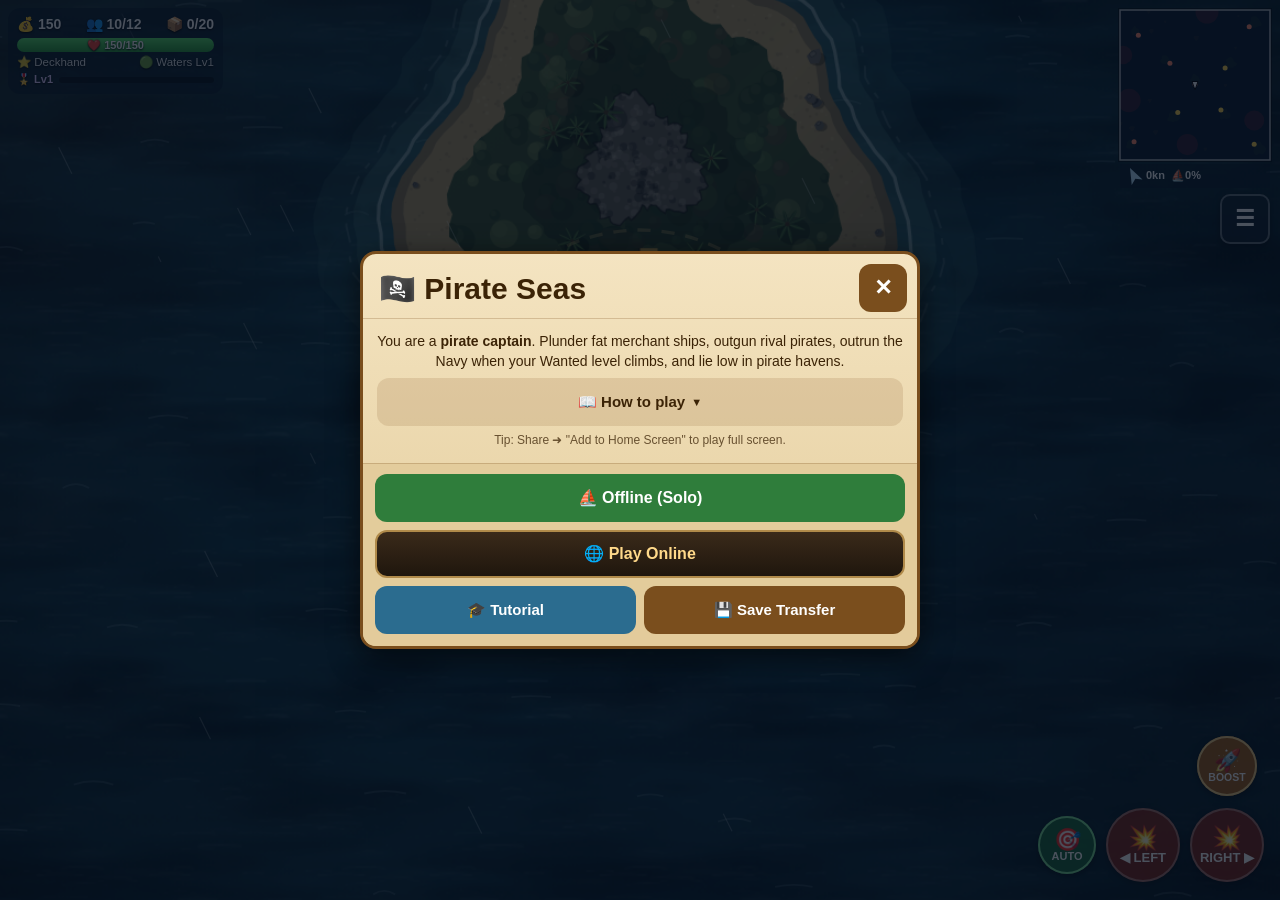
==== commit c2aeebfe: "Restyle 2: textured islands, stone ports/docks/torches, stone star forts, drawn loot" ====
--- a/index.html
+++ b/index.html
@@ -1068,10 +1068,10 @@
  // islands
  drawIslands(x0,x1,y0,y1);drawForts(x0,x1,y0,y1,ts);
  // port rings
- PORTS.forEach((p,i)=>{if(p.port.x<x0||p.port.x>x1||p.port.y<y0||p.port.y>y1)return;ctx.strokeStyle=i===nearPort?'rgba(255,220,90,0.9)':'rgba(255,220,90,0.35)';ctx.lineWidth=3;ctx.setLineDash([12,10]);ctx.lineDashOffset=-ts*20;ctx.beginPath();ctx.arc(p.port.x,p.port.y,160,0,TAU);ctx.stroke();ctx.setLineDash([]);});
+ PORTS.forEach((p,i)=>{if(p.port.x<x0||p.port.x>x1||p.port.y<y0||p.port.y>y1)return;ctx.strokeStyle=i===nearPort?'rgba(222,188,110,0.9)':'rgba(222,188,110,0.32)';ctx.lineWidth=3;ctx.setLineDash([12,10]);ctx.lineDashOffset=-ts*20;ctx.beginPath();ctx.arc(p.port.x,p.port.y,160,0,TAU);ctx.stroke();ctx.setLineDash([]);});
  // loot
  ctx.textAlign='center';ctx.textBaseline='middle';
- for(const l of loot){const bob=Math.sin(ts*3+l.x)*3;ctx.fillStyle='rgba(255,255,255,0.25)';ctx.beginPath();ctx.arc(l.x,l.y,16+Math.sin(ts*4)*3,0,TAU);ctx.fill();ctx.font='24px serif';ctx.fillText(Object.keys(l.goods).length?'📦':'💰',l.x,l.y+bob);}
+ for(const l of loot)rsDrawLoot(l,ts);
  drawSharks(x0,x1,y0,y1,ts);drawMissions(x0,x1,y0,y1,ts);
  // ships
  for(const f of fleet){if(f.x<x0-80||f.x>x1+80||f.y<y0-80||f.y>y1+80)continue;drawShip(f,f.d.type==='prize'?'#efe2c4':'#f6efe0','#111',clamp(f.speed/(ST.maxSpeed||1),0,1));}
@@ -4423,6 +4423,110 @@
  ctx.restore();ctx.globalAlpha=1;}
 RS.old=drawShip;drawShip=rsDrawShip;
 
+// ===== Visual restyle part 2: islands, ports, forts, loot (all cached sprites) =====
+function rsPalm(g,x,y,s,R){// top-down palm: shadow, trunk crown, fronds with lit midribs
+ g.fillStyle='rgba(0,0,0,0.28)';g.beginPath();g.ellipse(x+s*0.35,y+s*0.4,s*0.95,s*0.8,0,0,TAU);g.fill();
+ const n=6+((R()*3)|0),a0=R()*TAU;
+ for(let i=0;i<n;i++){const a=a0+i/n*TAU+(R()-0.5)*0.4,l=s*(0.85+R()*0.35),ex=x+Math.cos(a)*l,ey=y+Math.sin(a)*l,px=-Math.sin(a)*s*0.2,py=Math.cos(a)*s*0.2,mx=x+Math.cos(a)*l*0.55,my=y+Math.sin(a)*l*0.55;
+  g.fillStyle=R()<0.5?'#2f4a26':'#3a5a2c';g.beginPath();g.moveTo(x,y);g.quadraticCurveTo(mx+px,my+py,ex,ey);g.quadraticCurveTo(mx-px,my-py,x,y);g.fill();
+  g.strokeStyle='rgba(170,190,110,0.35)';g.lineWidth=0.7;g.beginPath();g.moveTo(x,y);g.quadraticCurveTo(mx+px*0.2,my+py*0.2,ex,ey);g.stroke();}
+ g.fillStyle='#4a3a22';g.beginPath();g.arc(x,y,s*0.14,0,TAU);g.fill();}
+function rsRock(g,x,y,s,R){const n=6;g.fillStyle='rgba(0,0,0,0.3)';g.beginPath();g.ellipse(x+s*0.25,y+s*0.3,s,s*0.8,0,0,TAU);g.fill();
+ g.beginPath();for(let i=0;i<n;i++){const a=i/n*TAU,r=s*(0.7+R()*0.4);i?g.lineTo(x+Math.cos(a)*r,y+Math.sin(a)*r):g.moveTo(x+Math.cos(a)*r,y+Math.sin(a)*r);}g.closePath();g.fillStyle=R()<0.5?'#5e5a52':'#6c665a';g.fill();
+ g.fillStyle='rgba(255,240,215,0.14)';g.beginPath();g.ellipse(x-s*0.25,y-s*0.25,s*0.4,s*0.28,-0.6,0,TAU);g.fill();g.strokeStyle='rgba(0,0,0,0.35)';g.lineWidth=0.8;g.stroke();}
+function rsTorch(g,x,y,r){const gr=g.createRadialGradient(x,y,0,x,y,r);gr.addColorStop(0,'rgba(255,190,90,0.6)');gr.addColorStop(0.35,'rgba(255,140,50,0.22)');gr.addColorStop(1,'rgba(255,120,40,0)');g.fillStyle=gr;g.fillRect(x-r,y-r,r*2,r*2);
+ g.fillStyle='#3a2614';g.fillRect(x-1.2,y-1.2,2.4,2.4);g.fillStyle='#ffd27a';g.beginPath();g.arc(x,y-0.5,1.6,0,TAU);g.fill();}
+function rsRenderIsland(o){
+ const R0=o.r*1.3*1.25+30;const S=Math.ceil(R0*2);const c=document.createElement('canvas');c.width=c.height=S;const g=c.getContext('2d');
+ const cx=S/2,cy=S/2;const N=120,r=rng(o.seed+5),R=rsRng(o.seed*7+3);
+ const shape=(k,add,j)=>{g.beginPath();for(let i=0;i<=N;i++){const a=i/N*TAU;const rr=radiusAt(o,a)*k+add+(j?Math.sin(a*23+o.seed)*j+Math.sin(a*41)*j*0.6:0);const px=cx+Math.cos(a)*rr,py=cy+Math.sin(a)*rr;i?g.lineTo(px,py):g.moveTo(px,py);}g.closePath();};
+ const speck=(n,cols,rad,k)=>{for(let i=0;i<n;i++){const a=R()*TAU,d=radiusAt(o,a)*k*Math.sqrt(R());g.fillStyle=cols[(R()*cols.length)|0];g.beginPath();g.arc(cx+Math.cos(a)*d,cy+Math.sin(a)*d,rad*(0.4+R()),0,TAU);g.fill();}};
+ // shallows: muted reef water, darker coral patches, broken surf lines
+ shape(1.2,26,3);g.fillStyle='rgba(70,120,118,0.20)';g.fill();
+ shape(1.1,12,2);g.fillStyle='rgba(95,145,135,0.26)';g.fill();
+ g.save();shape(1.2,26,3);g.clip();for(let i=0;i<Math.round(o.r/4);i++){const a=R()*TAU,d=radiusAt(o,a)*(1.05+R()*0.18)+R()*20;const x=cx+Math.cos(a)*d,y=cy+Math.sin(a)*d,rr=4+R()*12;const gr=g.createRadialGradient(x,y,0,x,y,rr);gr.addColorStop(0,'rgba(20,40,40,0.25)');gr.addColorStop(1,'rgba(20,40,40,0)');g.fillStyle=gr;g.fillRect(x-rr,y-rr,rr*2,rr*2);}g.restore();
+ g.setLineDash([18,9,6,12]);shape(1.12,14,2);g.strokeStyle='rgba(215,230,228,0.16)';g.lineWidth=2;g.stroke();g.setLineDash([]);
+ shape(1.03,5,1.5);g.strokeStyle='rgba(225,236,234,0.42)';g.lineWidth=3.2;g.stroke();
+ // beach: wet sand rim, dry sand with grain
+ shape(1,0,1.2);g.fillStyle='#8a7752';g.fill();
+ shape(0.96,-2,1.5);g.fillStyle='#b39a68';g.fill();
+ g.save();shape(0.96,-2,1.5);g.clip();speck(Math.round(o.r*6),['rgba(90,70,40,0.18)','rgba(235,215,170,0.16)','rgba(60,50,30,0.12)'],1.4,0.97);g.restore();
+ // vegetation: dark scrub with canopy clumps, dirt patches, inner hill and rock core
+ shape(0.8,-6,3);g.fillStyle='#3b4f2c';g.fill();
+ g.save();shape(0.8,-6,3);g.clip();
+ for(let i=0;i<Math.round(o.r*0.9);i++){const a=R()*TAU,d=radiusAt(o,a)*0.8*Math.sqrt(R());const x=cx+Math.cos(a)*d,y=cy+Math.sin(a)*d,rr=4+R()*10;g.fillStyle=['#2e4224','#465f33','#33492a','#55673a','#4a4a2e'][(R()*5)|0];g.beginPath();g.arc(x,y,rr,0,TAU);g.fill();g.fillStyle='rgba(200,220,140,0.07)';g.beginPath();g.arc(x-rr*0.3,y-rr*0.3,rr*0.55,0,TAU);g.fill();}
+ for(let i=0;i<Math.round(o.r/30);i++){const a=R()*TAU,d=radiusAt(o,a)*0.6*R();g.fillStyle='rgba(110,85,50,0.35)';g.beginPath();g.ellipse(cx+Math.cos(a)*d,cy+Math.sin(a)*d,8+R()*14,5+R()*8,R()*3,0,TAU);g.fill();}
+ g.restore();
+ shape(0.5,-6,2);g.fillStyle='rgba(30,44,24,0.55)';g.fill();
+ if(o.r>120){shape(0.27,-4,2.5);g.fillStyle='#5f5a4e';g.fill();g.save();shape(0.27,-4,2.5);g.clip();speck(Math.round(o.r*1.2),['rgba(0,0,0,0.25)','rgba(255,240,220,0.12)','#6e685a'],3,0.27);g.restore();shape(0.27,-4,2.5);g.strokeStyle='rgba(20,18,14,0.6)';g.lineWidth=1.5;g.stroke();}
+ // boulders on the shore, then palms (drawn, not emoji)
+ for(let i=0;i<Math.round(o.r/22);i++){const a=R()*TAU,d=radiusAt(o,a)*(0.86+R()*0.14);rsRock(g,cx+Math.cos(a)*d,cy+Math.sin(a)*d,3+R()*6,R);}
+ const np=Math.floor(o.r/18);
+ for(let i=0;i<np;i++){const a=r()*TAU,d=radiusAt(o,a)*(0.25+r()*0.5);r();rsPalm(g,cx+Math.cos(a)*d,cy+Math.sin(a)*d,9+R()*7,R);}
+ if(o.isPort){
+  const a=o.pa,ca=Math.cos(a),sa=Math.sin(a);const edge=radiusAt(o,a);
+  // stone quay wall along the harbour front
+  g.save();g.translate(cx,cy);g.rotate(a);
+  g.fillStyle='#5a554b';g.fillRect(edge-34,-30,16,60);g.strokeStyle='rgba(0,0,0,0.45)';g.lineWidth=0.8;for(let j=-30;j<30;j+=6){g.strokeRect(edge-34+((j/6)%2?0:3),j,8,6);g.strokeRect(edge-26+((j/6)%2?0:3),j,8,6);}
+  // pier: planks, pilings, crates and barrels
+  g.fillStyle='rgba(0,0,0,0.35)';g.fillRect(edge-24,-6,86,18);
+  g.fillStyle='#5b4128';g.fillRect(edge-28,-9,86,18);
+  for(let x=edge-28;x<edge+58;x+=4){g.fillStyle=rsHex('#6b4c2e',R()*0.35,R()<0.5?[0,0,0]:[150,120,90]);g.fillRect(x,-9,3.4,18);}
+  g.fillStyle='#2a1c10';for(let i=0;i<7;i++){g.beginPath();g.arc(edge-22+i*13,-10,2.4,0,TAU);g.arc(edge-22+i*13,10,2.4,0,TAU);g.fill();}
+  g.fillStyle='#4a321e';g.beginPath();g.arc(edge+20,-4,3,0,TAU);g.fill();g.fillStyle='#5b4430';g.fillRect(edge+30,1,6,6);g.strokeStyle='rgba(0,0,0,0.5)';g.strokeRect(edge+30,1,6,6);
+  rsTorch(g,edge+56,-10,18);rsTorch(g,edge+56,10,18);
+  g.restore();
+  // town: shaded tile roofs, packed-earth lanes, a stone keep with its flag
+  for(let i=0;i<9;i++){const aa=a+(r()-0.5)*0.9,dd=edge*(0.55+r()*0.32);const hx=cx+Math.cos(aa)*dd,hy=cy+Math.sin(aa)*dd;
+   const col=pick(['#8a4a34','#7a4630','#94603e','#6e3e2c']);g.save();g.translate(hx,hy);g.rotate(aa+(R()-0.5)*0.4);
+   g.fillStyle='rgba(0,0,0,0.35)';g.fillRect(-7,-5,18,14);g.fillStyle=col;g.fillRect(-9,-7,18,14);g.fillStyle=rsHex(col,0.35);g.fillRect(-9,0,18,7);
+   g.strokeStyle='rgba(0,0,0,0.35)';g.lineWidth=0.5;for(let x=-7;x<9;x+=3){g.beginPath();g.moveTo(x,-7);g.lineTo(x,7);g.stroke();}g.strokeStyle='rgba(255,220,180,0.25)';g.beginPath();g.moveTo(-9,0);g.lineTo(9,0);g.stroke();g.restore();}
+  const fx=cx+ca*edge*0.62,fy=cy+sa*edge*0.62;
+  g.fillStyle='rgba(0,0,0,0.4)';g.fillRect(fx-12,fy-11,30,30);
+  g.fillStyle='#6d685d';g.fillRect(fx-15,fy-15,30,30);g.fillStyle='#57534a';g.fillRect(fx-10,fy-10,20,20);
+  g.fillStyle='#7d786c';for(let i=0;i<5;i++){g.fillRect(fx-15+i*6.5,fy-17,4,3);g.fillRect(fx-15+i*6.5,fy+14,4,3);g.fillRect(fx-17,fy-15+i*6.5,3,4);g.fillRect(fx+14,fy-15+i*6.5,3,4);}
+  g.strokeStyle='rgba(0,0,0,0.4)';g.lineWidth=0.6;for(let j=0;j<4;j++){g.beginPath();g.moveTo(fx-10,fy-10+j*5);g.lineTo(fx+10,fy-10+j*5);g.stroke();}
+  rsTorch(g,fx-15,fy-15,14);rsTorch(g,fx+15,fy+15,14);
+  g.strokeStyle='#1e140c';g.lineWidth=2;g.beginPath();g.moveTo(fx,fy);g.lineTo(fx,fy-30);g.stroke();g.fillStyle='#c9a24a';g.fillRect(fx,fy-30,16,10);g.fillStyle='rgba(0,0,0,0.25)';g.fillRect(fx,fy-25,16,5);
+ }
+ // directional light: warm top-left, shadowed bottom-right
+ g.save();shape(1,0,1.2);g.clip();const gr=g.createLinearGradient(cx-R0*0.7,cy-R0*0.7,cx+R0*0.7,cy+R0*0.7);gr.addColorStop(0,'rgba(255,215,160,0.10)');gr.addColorStop(0.55,'rgba(0,0,0,0)');gr.addColorStop(1,'rgba(0,0,0,0.30)');g.fillStyle=gr;g.fillRect(0,0,S,S);g.restore();
+ o.canvas=c;o.half=S/2;
+}
+renderIsland=rsRenderIsland;
+// ---- forts: cached stone star fort (intact / breached), live guns on wooden carriages
+function rsFortSprite(ok){const k=ok?'fo':'fb';if(RS[k])return RS[k];const K=clamp(dpr*1.3,2,3.6),H=70,c=document.createElement('canvas');c.width=c.height=Math.ceil(H*2*K);const g=c.getContext('2d');g.scale(K,K);g.translate(H,H);const R=rsRng(ok?11:29);
+ const star=(s)=>{g.beginPath();for(let i=0;i<10;i++){const a=i/10*TAU,r=(i%2?40:52)*s;i?g.lineTo(Math.cos(a)*r,Math.sin(a)*r):g.moveTo(Math.cos(a)*r,Math.sin(a)*r);}g.closePath();};
+ g.save();g.translate(4,5);g.filter='blur(3px)';star(1.02);g.fillStyle='rgba(0,0,0,0.5)';g.fill();g.restore();g.filter='none';
+ star(1.04);g.fillStyle='#3f3b34';g.fill();star(1);g.fillStyle=ok?'#77726a':'#6a5d4e';g.fill();
+ g.save();star(1);g.clip();for(let y=-56;y<56;y+=5)for(let x=-56+((y/5)%2?0:4);x<56;x+=8){g.fillStyle=rsHex(ok?'#7a756b':'#6b5e4f',R()*0.3,R()<0.6?[0,0,0]:[200,190,170]);g.fillRect(x+0.4,y+0.4,7.2,4.2);}
+ for(let i=0;i<14;i++){const x=(R()-0.5)*90,y=(R()-0.5)*90,rr=6+R()*16;const gr=g.createRadialGradient(x,y,0,x,y,rr);gr.addColorStop(0,'rgba(30,40,20,0.3)');gr.addColorStop(1,'rgba(0,0,0,0)');g.fillStyle=gr;g.fillRect(x-rr,y-rr,rr*2,rr*2);}g.restore();
+ star(1);g.strokeStyle='#2a2722';g.lineWidth=2.4;g.stroke();star(0.8);g.strokeStyle='rgba(0,0,0,0.35)';g.lineWidth=1.2;g.stroke();
+ // courtyard + keep
+ g.fillStyle='#4e4436';g.fillRect(-24,-24,48,48);g.fillStyle='rgba(0,0,0,0.3)';g.fillRect(-24,-24,48,4);
+ g.fillStyle=ok?'#8a857a':'#6f6252';g.fillRect(-18,-18,36,36);g.fillStyle=ok?'#9a9488':'#7a6b5a';for(let i=0;i<6;i++){g.fillRect(-18+i*6.4,-21,4,3.5);g.fillRect(-18+i*6.4,17.5,4,3.5);g.fillRect(-21,-18+i*6.4,3.5,4);g.fillRect(17.5,-18+i*6.4,3.5,4);}
+ g.strokeStyle='rgba(0,0,0,0.4)';g.lineWidth=0.6;for(let j=-18;j<18;j+=6){g.beginPath();g.moveTo(-18,j);g.lineTo(18,j);g.stroke();}
+ g.fillStyle='rgba(0,0,0,0.25)';g.fillRect(-18,4,36,14);
+ if(!ok){g.fillStyle='#3a2e22';for(let i=0;i<7;i++){g.beginPath();g.arc(-30+R()*60,-34+R()*68,3+R()*5,0,TAU);g.fill();}g.fillStyle='rgba(20,14,10,0.6)';g.beginPath();g.ellipse(22,-8,10,7,0.5,0,TAU);g.fill();}
+ for(const [x,y] of [[-46,0],[46,0],[0,-46],[0,46]])rsTorch(g,x*0.82,y*0.82,ok?16:9);
+ return RS[k]=c;}
+function rsDrawForts(x0,x1,y0,y1,ts){for(const f of FORTS){if(f.x<x0-120||f.x>x1+120||f.y<y0-120||f.y>y1+120)continue;const rt=FRT[f.id],own=fortOwner(f),col=own==='p'?'#5be36a':CLANS[own].col;
+ const wallOk=!rt||rt.wall>0;ctx.save();ctx.translate(f.x,f.y);ctx.rotate(f.a);ctx.drawImage(rsFortSprite(wallOk),-70,-70,140,140);ctx.restore();
+ ctx.strokeStyle='#1e140c';ctx.lineWidth=2;ctx.beginPath();ctx.moveTo(f.x,f.y);ctx.lineTo(f.x,f.y-46);ctx.stroke();ctx.fillStyle=col;ctx.beginPath();ctx.moveTo(f.x,f.y-46);ctx.lineTo(f.x+24,f.y-40+Math.sin(ts*3+f.id)*2);ctx.lineTo(f.x,f.y-32);ctx.closePath();ctx.fill();ctx.strokeStyle='rgba(0,0,0,0.45)';ctx.lineWidth=0.8;ctx.stroke();
+ const guns=rt?rt.guns:null;if(guns)for(const g of guns){ctx.save();ctx.translate(g.x,g.y);if(g.hp>0){ctx.rotate(g.aim);ctx.fillStyle='rgba(0,0,0,0.35)';ctx.fillRect(-7,-6,16,14);ctx.fillStyle='#4a3420';ctx.fillRect(-8,-7,15,14);ctx.fillStyle='#2b1d10';ctx.fillRect(-8,-7,15,2);ctx.fillRect(-8,5,15,2);
+   ctx.fillStyle='#1d1b19';ctx.fillRect(-2,-3.6,20,7.2);ctx.fillStyle='#34312d';ctx.fillRect(15,-4.4,4,8.8);ctx.fillStyle='rgba(255,255,255,0.16)';ctx.fillRect(0,-2.6,16,1.4);}
+  else{ctx.fillStyle='rgba(40,30,20,0.8)';ctx.beginPath();ctx.arc(0,0,8,0,TAU);ctx.fill();if(Math.random()<0.05)addPart('smoke',g.x,g.y,0,-15,1,7,null);}ctx.restore();}
+ const s=S.forts[f.id];if(s&&s.atk){ctx.strokeStyle=`rgba(127,211,255,${0.4+0.4*Math.sin(ts*5)})`;ctx.lineWidth=4;ctx.beginPath();ctx.arc(f.x,f.y,80,0,TAU);ctx.stroke();}}}
+drawForts=rsDrawForts;
+// ---- loot: drawn crate / coin pouch instead of emoji
+function rsLootSprite(k){const key='l'+k;if(RS[key])return RS[key];const K=3,c=document.createElement('canvas');c.width=c.height=36*K;const g=c.getContext('2d');g.scale(K,K);g.translate(18,18);
+ g.fillStyle='rgba(0,0,0,0.35)';g.beginPath();g.ellipse(2,4,12,8,0,0,TAU);g.fill();
+ if(k){g.fillStyle='#6b4c2e';g.fillRect(-10,-10,20,20);g.strokeStyle='#2a1c10';g.lineWidth=1.6;g.strokeRect(-10,-10,20,20);g.strokeStyle='#3e2a18';g.lineWidth=1.2;g.beginPath();g.moveTo(-10,-10);g.lineTo(10,10);g.moveTo(-10,-3.3);g.lineTo(10,-3.3);g.moveTo(-10,3.3);g.lineTo(10,3.3);g.stroke();g.fillStyle='rgba(255,230,190,0.15)';g.fillRect(-9,-9,18,2);g.fillStyle='#8a8478';for(const [x,y] of [[-9,-9],[7,-9],[-9,7],[7,7]])g.fillRect(x,y,2,2);}
+ else{g.fillStyle='#6a4a2a';g.beginPath();g.moveTo(-9,-2);g.quadraticCurveTo(-12,11,0,11);g.quadraticCurveTo(12,11,9,-2);g.quadraticCurveTo(4,-7,0,-6);g.quadraticCurveTo(-4,-7,-9,-2);g.fill();g.strokeStyle='#2a1c10';g.lineWidth=1.2;g.stroke();
+  g.strokeStyle='#c9a24a';g.lineWidth=1.6;g.beginPath();g.moveTo(-5,-5);g.lineTo(5,-5);g.stroke();g.fillStyle='#d9b45a';for(const [x,y] of [[-3,-9],[2,-10],[5,-7]]){g.beginPath();g.arc(x,y,2.6,0,TAU);g.fill();g.strokeStyle='#8a6a20';g.lineWidth=0.6;g.stroke();}g.fillStyle='rgba(255,230,190,0.18)';g.beginPath();g.ellipse(-4,2,2.5,4,0.3,0,TAU);g.fill();}
+ return RS[key]=c;}
+function rsDrawLoot(l,ts){const bob=Math.sin(ts*3+l.x)*3;ctx.fillStyle='rgba(215,230,232,0.16)';ctx.beginPath();ctx.arc(l.x,l.y,16+Math.sin(ts*4)*3,0,TAU);ctx.fill();ctx.drawImage(rsLootSprite(Object.keys(l.goods).length?1:0),l.x-15,l.y-15+bob,30,30);}
+
 readSafe();const hadSave=load();if(!(S.bal>=2)){S.bal=2;if(hadSave){S.crew=Math.max(S.crew,10);recalc();S.hp=ST.maxHp;}}recalc();P.x=S.x;P.y=S.y;P.h=S.h;P.hp=clamp(S.hp||ST.maxHp,1,ST.maxHp);cam.x=P.x;cam.y=P.y;lastCam.x=cam.x;lastCam.y=cam.y;rebuildFog();applyCos();populate();placeFleet();
 if(hadSave)$('startBtn').textContent='⛵ Continue voyage';oBoot(hadSave);
 updateAutoBtn();
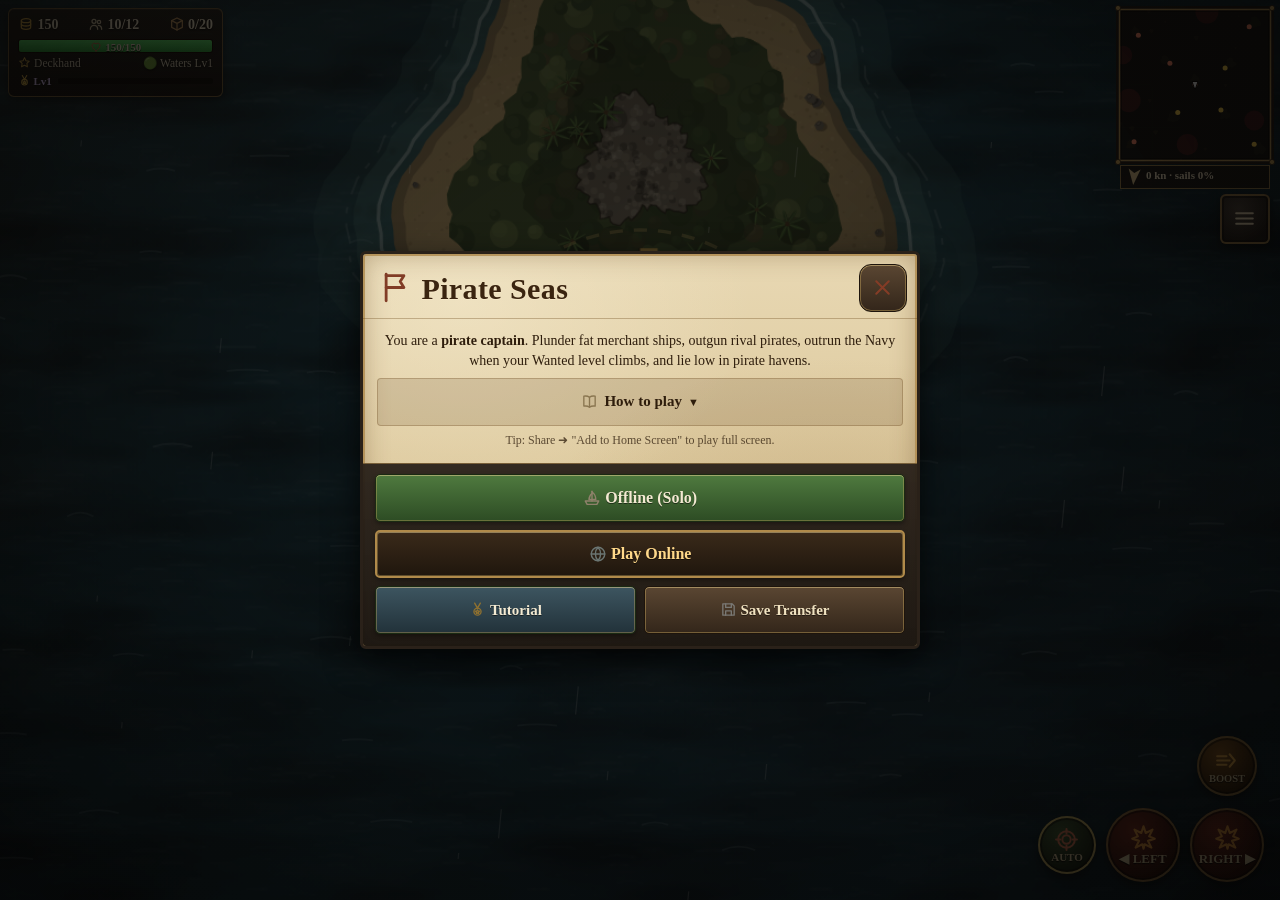
==== commit deb12764: "Restyle 3: iron/brass/parchment UI, drawn icons for emoji, brass-framed minimap/chart, iron gauges, " ====
--- a/index.html
+++ b/index.html
@@ -198,6 +198,65 @@
 #brRes .b[disabled]{opacity:.45}
 body.brawl #hud{filter:saturate(.4) sepia(.25) brightness(.92);font-family:Georgia,'Times New Roman',serif;background:rgba(16,13,10,.85)!important;box-shadow:inset 0 0 0 1px rgba(176,140,80,.45)}
 body.brawl #toast{background:rgba(18,14,11,.9)!important;border:1px solid rgba(178,142,82,.55)!important;color:#e9dcc0!important;font-family:Georgia,'Times New Roman',serif;font-weight:600;border-radius:4px}
+/* ===== restyle: weathered iron / brass / parchment UI (matches the boarding art) ===== */
+html,body{background:#0d1c22}
+.ic{display:inline-block;width:1.15em;height:1.15em;vertical-align:-.2em;overflow:hidden;text-indent:3em;white-space:nowrap;font-style:normal;background:var(--c,currentColor);-webkit-mask:var(--m) center/contain no-repeat;mask:var(--m) center/contain no-repeat;filter:drop-shadow(0 1px 0 rgba(0,0,0,.45))}
+.panel .ic,#tipBox .ic,#tutBub .ic{filter:none;background:color-mix(in srgb,var(--c,currentColor) 55%,#2a1a08)}
+/* overlays + panels: parchment sheet in a dark iron frame with brass edge */
+.overlay{background:radial-gradient(ellipse at 50% 40%,rgba(14,11,8,.62),rgba(5,4,3,.84))}
+.panel{background:radial-gradient(ellipse at 18% 12%,rgba(255,248,225,.35),rgba(0,0,0,0) 45%),radial-gradient(ellipse at 85% 90%,rgba(120,80,30,.22),rgba(0,0,0,0) 50%),linear-gradient(#e8d8b3,#d4bd8c)!important;color:#2e1d0c;border:3px solid #2a2119!important;border-radius:6px!important;box-shadow:0 12px 34px rgba(0,0,0,.75),inset 0 0 0 2px rgba(178,142,82,.85),inset 0 0 26px rgba(90,55,15,.35)!important;font-family:Georgia,'Times New Roman',serif}
+.phead{background:linear-gradient(#3b3129,#1d1712);color:#e8d5a6;box-shadow:inset 0 -1px 0 rgba(178,142,82,.7),0 2px 4px rgba(0,0,0,.35);border-radius:3px 3px 0 0}
+.phead h2,#title h1{font-family:Georgia,'Times New Roman',serif;letter-spacing:.4px;color:#e8d29a;text-shadow:0 1px 0 #000}
+#title h1{color:#3a2410;text-shadow:0 1px 0 rgba(255,240,210,.5)}
+.tabs{background:linear-gradient(rgba(29,23,18,.92),rgba(29,23,18,.75));padding-top:6px!important}
+.tabs button{background:linear-gradient(#4a3f35,#2a221c)!important;color:#e6d7b5!important;border:1px solid rgba(178,142,82,.45)!important;border-radius:4px!important;font-family:Georgia,'Times New Roman',serif;box-shadow:inset 0 1px 0 rgba(255,235,200,.08)}
+.tabs button.on{background:linear-gradient(#b08a45,#6e5022)!important;color:#fff6dc!important;border-color:#e0c27a!important;box-shadow:0 0 0 1px rgba(0,0,0,.6),inset 0 1px 0 rgba(255,240,200,.35)}
+.gold{font-family:Georgia,'Times New Roman',serif}
+.item{background:rgba(255,248,230,.38)!important;border:1px solid rgba(110,75,30,.28);border-radius:4px!important;box-shadow:inset 0 0 10px rgba(120,80,30,.12)}
+.help{background:rgba(255,248,230,.35)!important;border:1px solid rgba(110,75,30,.25);border-radius:4px!important}
+.note{color:#3b2810}
+button.b,button.big{background:linear-gradient(#4f7a3f,#2d4c24)!important;color:#f3ead2!important;border:1px solid #1a2a12!important;border-radius:5px!important;box-shadow:inset 0 1px 0 rgba(255,240,200,.25),inset 0 0 0 1px rgba(214,180,100,.35),0 2px 4px rgba(0,0,0,.35)!important;font-family:Georgia,'Times New Roman',serif;text-shadow:0 1px 0 rgba(0,0,0,.5)}
+button.b.sell{background:linear-gradient(#a8743a,#6b4318)!important;border-color:#3a230c!important}
+button.b.red,button.big.red{background:linear-gradient(#8c2c22,#521610)!important;border-color:#2a0a06!important}
+button.big.alt,#xferTitleBtn,#titleX{background:linear-gradient(#5a4632,#33261a)!important;color:#f0e2c0!important;border:1px solid #1d140c!important;box-shadow:inset 0 1px 0 rgba(255,240,200,.2),inset 0 0 0 1px rgba(214,180,100,.4)!important}
+#tutBtn{background:linear-gradient(#3d5560,#22323a)!important}
+button.b:disabled,button.big:disabled{background:linear-gradient(#a59a82,#8a7f68)!important;color:#ece4d2!important;box-shadow:none!important;text-shadow:none}
+#title .tfoot{background:linear-gradient(rgba(40,32,25,.94),rgba(24,19,15,.96))!important;border-top:1px solid rgba(178,142,82,.6)!important}
+#title .thead{border-bottom:1px solid rgba(110,75,30,.35)!important}
+#howTo summary{background:rgba(70,45,15,.14)!important;border:1px solid rgba(110,75,30,.3);border-radius:4px!important}
+.xta{background:#f7efdc!important;border-color:#5a4632!important;border-radius:4px!important}
+/* HUD: dark iron plaque with brass trim */
+#hud{background:linear-gradient(rgba(36,30,24,.9),rgba(18,14,11,.9))!important;border:1px solid rgba(178,142,82,.6);border-radius:6px!important;box-shadow:0 3px 10px rgba(0,0,0,.5),inset 0 1px 0 rgba(255,235,200,.08);font-family:Georgia,'Times New Roman',serif;color:#efe4c9}
+.hpbar{background:#2a0e0a!important;border:1px solid rgba(0,0,0,.6);border-radius:3px!important;box-shadow:inset 0 1px 3px rgba(0,0,0,.6)}
+#hHpT{text-shadow:0 1px 1px #000}
+.xpbar{border-radius:2px!important;background:rgba(0,0,0,.55)!important}
+#hXp{background:linear-gradient(90deg,#9a7a3a,#e3c27a)!important}
+.xpb{border-radius:2px!important}.xpb i{background:linear-gradient(90deg,#9a7a3a,#e3c27a)!important}
+#mTrack{background:rgba(0,0,0,.35)!important;border-color:rgba(178,142,82,.45)!important;border-radius:4px!important}
+/* round controls: iron discs with brass rims */
+.btnr{background:radial-gradient(circle at 38% 30%,#4a423b,#1a1613 72%)!important;color:#eadcbd!important;box-shadow:0 4px 10px rgba(0,0,0,.6),inset 0 0 0 2px rgba(178,142,82,.8),inset 0 0 0 4px rgba(0,0,0,.45)!important;font-family:Georgia,'Times New Roman',serif}
+.btnr b,.btnr .lbl{font-family:Georgia,'Times New Roman',serif;color:#e6d4a8;text-shadow:0 1px 1px #000}
+.fire.ready{background:radial-gradient(circle at 38% 30%,#7a2c20,#2a0d08 72%)!important}
+.fire .rl{background:rgba(0,0,0,.45)!important}
+#autoBtn.on{background:radial-gradient(circle at 38% 30%,#3f5d36,#141f11 72%)!important;box-shadow:0 4px 10px rgba(0,0,0,.6),inset 0 0 0 2px rgba(214,190,110,.95),inset 0 0 0 4px rgba(0,0,0,.45)!important}
+#boostBtn.ready{background:radial-gradient(circle at 38% 30%,#8a5a22,#2e1c08 72%)!important}
+#boostBtn.on{background:radial-gradient(circle at 38% 30%,#d08a2a,#5a3208 72%)!important;box-shadow:0 0 14px 4px rgba(255,170,60,.7),inset 0 0 0 2px #f0d08a!important}
+#ammoBtn.on{background:radial-gradient(circle at 38% 30%,#7a3a1a,#2a1206 72%)!important}
+.btnr.held{filter:brightness(1.35)}
+#menuBtn{border-radius:6px!important}
+#brCtl .btnr{border-radius:50%}
+/* pill buttons on the sea */
+#dockBtn,#actBtn,#grapBtn,#boardBtn,#seizeBtn{background:linear-gradient(#4a3a2a,#241a12)!important;color:#f0e2c0!important;border:1px solid rgba(214,180,100,.75)!important;border-radius:8px!important;box-shadow:0 4px 12px rgba(0,0,0,.6),inset 0 1px 0 rgba(255,235,200,.15)!important;font-family:Georgia,'Times New Roman',serif!important;text-shadow:0 1px 1px #000}
+#boardBtn{background:linear-gradient(#7e2a20,#3e100b)!important}
+#seizeBtn{background:linear-gradient(#3f5d36,#1d2c18)!important}
+#dockBtn{background:linear-gradient(#d9b25e,#8a6526)!important;color:#22160a!important;border-color:#f0d69a!important;text-shadow:0 1px 0 rgba(255,235,190,.5)!important}
+#dockBtn .ic{--c:#3a2410!important}
+/* toasts, tips, tutorial bubble (position/width unchanged) */
+#toast{background:linear-gradient(rgba(36,29,23,.94),rgba(18,14,11,.94))!important;border:1px solid rgba(178,142,82,.6)!important;color:#efe2c4!important;font-family:Georgia,'Times New Roman',serif;border-radius:5px!important;box-shadow:0 4px 12px rgba(0,0,0,.55)}
+#tipBox,#tutBub{background:radial-gradient(ellipse at 20% 10%,rgba(255,248,225,.4),rgba(0,0,0,0) 50%),linear-gradient(#e8d8b3,#d4bd8c)!important;color:#2e1d0c!important;border:2px solid #2a2119!important;border-radius:6px!important;box-shadow:0 6px 18px rgba(0,0,0,.6),inset 0 0 0 1.5px rgba(178,142,82,.85)!important;font-family:Georgia,'Times New Roman',serif}
+#tutSkip{background:linear-gradient(#5a4632,#33261a)!important}
+#tutBar{background:linear-gradient(90deg,#9a7a3a,#e3c27a)!important}
+#tutRing{border-color:#e3c27a!important;box-shadow:0 0 16px 4px rgba(227,194,122,.75)!important}
 </style>
 </head>
 <body>
@@ -449,11 +508,11 @@
 
 // map base
 const MAPRES=1200;const mapBase=document.createElement('canvas');mapBase.width=mapBase.height=MAPRES;
-(function(){const g=mapBase.getContext('2d');g.fillStyle='#1d5f86';g.fillRect(0,0,MAPRES,MAPRES);const k=MAPRES/WORLD;
- for(const o of ISL){g.beginPath();for(let i=0;i<=40;i++){const a=i/40*TAU,rr=radiusAt(o,a);const x=(o.x+Math.cos(a)*rr)*k,y=(o.y+Math.sin(a)*rr)*k;i?g.lineTo(x,y):g.moveTo(x,y);}g.fillStyle=o.isPort?(o.clan!=null?'#c7a04a':'#7fbf5a'):'#c9b57a';g.fill();}})();
+(function(){const g=mapBase.getContext('2d');g.fillStyle='#183039';g.fillRect(0,0,MAPRES,MAPRES);const k=MAPRES/WORLD;
+ for(const o of ISL){g.beginPath();for(let i=0;i<=40;i++){const a=i/40*TAU,rr=radiusAt(o,a);const x=(o.x+Math.cos(a)*rr)*k,y=(o.y+Math.sin(a)*rr)*k;i?g.lineTo(x,y):g.moveTo(x,y);}g.fillStyle=o.isPort?(o.clan!=null?'#b8924a':'#7f9a5a'):'#a8946a';g.fill();g.strokeStyle='rgba(30,20,10,0.6)';g.lineWidth=1;g.stroke();}})();
 const FOGN=240,FOGC=WORLD/FOGN;const fogCv=document.createElement('canvas');fogCv.width=fogCv.height=FOGN;const fogCtx=fogCv.getContext('2d');
 let fog=new Uint8Array(FOGN*FOGN);
-function rebuildFog(){const im=fogCtx.createImageData(FOGN,FOGN),d=im.data;for(let i=0;i<FOGN*FOGN;i++)if(!fog[i]){d[i*4]=10;d[i*4+1]=22;d[i*4+2]=38;d[i*4+3]=255;}fogCtx.putImageData(im,0,0);}
+function rebuildFog(){const im=fogCtx.createImageData(FOGN,FOGN),d=im.data;for(let i=0;i<FOGN*FOGN;i++)if(!fog[i]){d[i*4]=16;d[i*4+1]=15;d[i*4+2]=14;d[i*4+3]=255;}fogCtx.putImageData(im,0,0);}
 function fogBits(){const fb=new Uint8Array(Math.ceil(fog.length/8));for(let i=0;i<fog.length;i++)if(fog[i])fb[i>>3]|=1<<(i&7);return b64e(fb);}
 function fogLoadBits(fb,n,off){for(let j=0;j<n;j++)for(let i=0;i<n;i++){const k=j*n+i;if((fb[k>>3]>>(k&7))&1){const x=i+off,y=j+off;if(x<FOGN&&y<FOGN)fog[y*FOGN+x]=1;}}}
 
@@ -1102,7 +1161,7 @@
   const l=18+12*Math.sin(s.life*2);ctx.moveTo(s.x,s.y);ctx.lineTo(s.x-wdx*l,s.y-wdy*l);}ctx.stroke();
  // labels
  ctx.textAlign='center';ctx.textBaseline='middle';
- for(const p of PORTS){const X=sx(p.x),Y=sy(p.y-p.r*1.15);if(X<-150||X>vw+150||Y<-50||Y>vh+80)continue;ctx.font='bold 15px sans-serif';const w=ctx.measureText(p.name).width+16;ctx.fillStyle='rgba(20,12,4,0.6)';ctx.fillRect(X-w/2,Y-11,w,22);ctx.fillStyle=p.haven?'#ffb0a0':'#ffe7a8';ctx.fillText((p.haven?'🏴‍☠️ ':'⚖️ ')+p.name,X,Y);}
+ for(const p of PORTS){const X=sx(p.x),Y=sy(p.y-p.r*1.15);if(X<-150||X>vw+150||Y<-50||Y>vh+80)continue;ctx.font='bold 15px Georgia,serif';const w=ctx.measureText(p.name).width+18;rsPlate(X-w/2,Y-11,w,22);ctx.fillStyle=p.haven?'#f0a890':'#ecd59a';ctx.fillText(p.name,X,Y+1);}
  if(S.infamy>=12000&&!P.dead){ctx.font='22px serif';ctx.fillText('👑',sx(P.x),sy(P.y)-P.len*zoom*0.6-22);}
  for(const f of fleet){if(f.sinking)continue;const X=sx(f.x),Y=avoidY(sx(f.x),sy(f.y)-f.len*zoom*0.6-8);if(X<-40||X>vw+40||Y<-40||Y>vh+40)continue;
   ctx.fillStyle='rgba(0,0,0,0.5)';ctx.fillRect(X-19,Y,38,5);ctx.fillStyle='#5be36a';ctx.fillRect(X-19,Y,38*clamp(f.d.hp/f.d.maxHp,0,1),5);ctx.font='bold 11px sans-serif';ctx.fillStyle='#b8ffbf';ctx.fillText('⛵ '+f.d.name,X,Y-8);}
@@ -1129,8 +1188,8 @@
  // minimap
  const m=miniRect();drawMap(m.x,m.y,m.s,false);
  // wind & sail gauge
- const wx=m.x+m.s/2,wy=m.y+m.s+16;ctx.fillStyle='rgba(10,25,40,0.55)';ctx.fillRect(m.x,m.y+m.s+4,m.s,24);ctx.save();ctx.translate(m.x+14,wy);ctx.rotate(wind.dir);ctx.fillStyle='#bfe8ff';ctx.beginPath();ctx.moveTo(9,0);ctx.lineTo(-7,-6);ctx.lineTo(-3,0);ctx.lineTo(-7,6);ctx.closePath();ctx.fill();ctx.restore();
- ctx.font='bold 11px sans-serif';ctx.textAlign='left';ctx.fillStyle='#fff';ctx.fillText(P.boost>0?`${Math.round(Math.hypot(P.vx,P.vy))}kn  🚀${P.boost.toFixed(1)}s`:`${Math.round(Math.hypot(P.vx,P.vy))}kn  ⛵${Math.round(thrEff()*100)}%`,m.x+26,wy);ctx.textAlign='center';
+ const wx=m.x+m.s/2,wy=m.y+m.s+16;rsPlate(m.x,m.y+m.s+5,m.s,24);ctx.save();ctx.translate(m.x+14,wy);ctx.rotate(wind.dir);ctx.fillStyle='#d9c08a';ctx.beginPath();ctx.moveTo(9,0);ctx.lineTo(-7,-6);ctx.lineTo(-3,0);ctx.lineTo(-7,6);ctx.closePath();ctx.fill();ctx.restore();
+ ctx.font='bold 11px Georgia,serif';ctx.textAlign='left';ctx.fillStyle='#efe2c4';ctx.fillText(P.boost>0?`${Math.round(Math.hypot(P.vx,P.vy))} kn · boost ${P.boost.toFixed(1)}s`:`${Math.round(Math.hypot(P.vx,P.vy))} kn · sails ${Math.round(thrEff()*100)}%`,m.x+26,wy);ctx.textAlign='center';
  if(state==='map'){drawBigMap();}else mapOpen=false;
 }
 // ---------- HUD ----------
@@ -1996,11 +2055,11 @@
   ctx.fillStyle=e.kind==='clan'?CLANS[e.clan].col:e.kind==='merchant'?'#9fd8ff':e.kind==='navy'?'#ffffff':'#ff4a4a';ctx.fillRect(mx(e.x)-1.5,my(e.y)-1.5,big?4:3,big?4:3);}
  for(const q of QT){ctx.font=(big?18:11)+'px serif';ctx.fillText(q.icon,mx(q.x),my(q.y));}
  mpMap(mx,my,big);ctx.save();ctx.translate(mx(P.x),my(P.y));ctx.rotate(P.h);ctx.fillStyle='#fff';ctx.beginPath();const zz=big?8:5;ctx.moveTo(zz,0);ctx.lineTo(-zz*0.7,-zz*0.6);ctx.lineTo(-zz*0.7,zz*0.6);ctx.closePath();ctx.fill();ctx.strokeStyle='#000';ctx.lineWidth=1;ctx.stroke();ctx.restore();
- ctx.restore();ctx.strokeStyle='rgba(255,255,255,0.7)';ctx.lineWidth=1.5;ctx.strokeRect(X,Y,s,s);}
-function drawBigMap(){if(!mapOpen){mapOpen=true;MV.z=1;MV.cx=MV.cy=WORLD/2;mapPtr.clear();mapPinch=null;}ctx.fillStyle='rgba(5,10,20,0.78)';ctx.fillRect(0,0,vw,vh);const R=bigMapRect();drawMap(R.x,R.y,R.s,true);
- ctx.fillStyle='#fff';ctx.font='bold 14px sans-serif';ctx.textAlign='center';ctx.textBaseline='middle';ctx.fillText('🗺️ Sea chart — drag to pan • pinch / ＋－ to zoom • tap to close',vw/2,R.y-14,vw-12);
+ ctx.restore();rsFrame(X,Y,s,s);}
+function drawBigMap(){if(!mapOpen){mapOpen=true;MV.z=1;MV.cx=MV.cy=WORLD/2;mapPtr.clear();mapPinch=null;}ctx.fillStyle='rgba(10,8,6,0.84)';ctx.fillRect(0,0,vw,vh);const R=bigMapRect();drawMap(R.x,R.y,R.s,true);
+ ctx.fillStyle='#e8d5a6';ctx.font='bold 14px Georgia,serif';ctx.textAlign='center';ctx.textBaseline='middle';ctx.fillText('Sea chart — drag to pan • pinch / ＋－ to zoom • tap to close',vw/2,R.y-14,vw-12);
  {const w=ftWait(),t=w>0?`⏳ Fast travel in ${mmss(w)}`:'⛵ Fast travel ready (at havens)';ctx.font='600 12px Georgia,serif';const tw=ctx.measureText(t).width+16;ctx.fillStyle='rgba(16,13,10,.82)';const by=R.y+R.s-36;ctx.fillRect(R.x+6,by,tw,22);ctx.strokeStyle='rgba(176,140,80,.7)';ctx.lineWidth=1;ctx.strokeRect(R.x+6.5,by+0.5,tw-1,21);ctx.fillStyle=w>0?'#e3b86a':'#cfe3b0';ctx.textAlign='left';ctx.fillText(t,R.x+14,by+11);ctx.textAlign='center';ctx.font='bold 14px sans-serif';}
- for(const b of mapBtns()){ctx.fillStyle='rgba(10,25,40,0.8)';ctx.beginPath();ctx.arc(b.x,b.y,22,0,TAU);ctx.fill();ctx.strokeStyle='rgba(255,255,255,0.7)';ctx.lineWidth=2;ctx.stroke();ctx.fillStyle='#fff';ctx.font='bold 20px sans-serif';ctx.fillText(b.t,b.x,b.y+1);}
+ for(const b of mapBtns())rsMapBtn(b);
  // legend
  const items=[['#5be36a','You']].concat(CLANS.map(c=>[c.col,c.short]));ctx.font='bold 11px sans-serif';let tw=0;for(const it of items)tw+=ctx.measureText(it[1]).width+22;let x=vw/2-tw/2;const y=Math.min(vh-8,R.y+R.s+14);
  ctx.textAlign='left';for(const it of items){ctx.fillStyle=it[0];ctx.fillRect(x,y-5,10,10);ctx.fillStyle='#fff';ctx.fillText(it[1],x+13,y);x+=ctx.measureText(it[1]).width+22;}ctx.textAlign='center';
@@ -4527,6 +4586,31 @@
  return RS[key]=c;}
 function rsDrawLoot(l,ts){const bob=Math.sin(ts*3+l.x)*3;ctx.fillStyle='rgba(215,230,232,0.16)';ctx.beginPath();ctx.arc(l.x,l.y,16+Math.sin(ts*4)*3,0,TAU);ctx.fill();ctx.drawImage(rsLootSprite(Object.keys(l.goods).length?1:0),l.x-15,l.y-15+bob,30,30);}
 
+const RSICO=[["coin", "<ellipse cx=\"12\" cy=\"7\" rx=\"7\" ry=\"3\"/><path d=\"M5 7v5c0 1.7 3.1 3 7 3s7-1.3 7-3V7\"/><path d=\"M5 12v5c0 1.7 3.1 3 7 3s7-1.3 7-3v-5\"/>", "#d4a845"], ["skull", "<path d=\"M12 3c-4.4 0-7.5 3-7.5 7 0 2.4 1.1 4 2.6 5v3h9.8v-3c1.5-1 2.6-2.6 2.6-5 0-4-3.1-7-7.5-7z\"/><circle cx=\"9\" cy=\"10.5\" r=\"1.6\"/><circle cx=\"15\" cy=\"10.5\" r=\"1.6\"/><path d=\"M10 18v3M14 18v3M12 13.5l-.9 1.8h1.8z\"/>", "#e2d6bc"], ["flag", "<path d=\"M5 21V3\"/><path d=\"M5 4h12l-2.5 4L17 12H5\"/>", "#c9573f"], ["swords", "<path d=\"M4 4l11 11M20 4L9 15\"/><path d=\"M13.5 18.5l5-5M10.5 18.5l-5-5\"/><path d=\"M17 17l3 3M7 17l-3 3\"/>", "#cfd3d6"], ["anchor", "<circle cx=\"12\" cy=\"5\" r=\"2\"/><path d=\"M12 7v14M8 10h8\"/><path d=\"M4.5 13.5c.5 4 3.5 7.5 7.5 7.5s7-3.5 7.5-7.5\"/><path d=\"M3 15l1.5-1.5L6 15M18 15l1.5-1.5L21 15\"/>", "#b9c4cc"], ["ship", "<path d=\"M3 16h18l-2.5 4.5h-13z\"/><path d=\"M12 3v13\"/><path d=\"M12 4c3 2 5 5.5 5 10h-5M12 6c-2.3 1.8-4 4.5-4 8h4\"/>", "#e2d6bc"], ["castle", "<path d=\"M4 21V9h3V6h2v3h2V6h2v3h2V6h2v3h3v12z\"/><path d=\"M10 21v-5h4v5\"/>", "#b9b2a4"], ["scroll", "<path d=\"M7 4h11a2 2 0 0 1 0 4h-1v11a2 2 0 0 1-2 2H6a2 2 0 0 1 0-4h1z\"/><path d=\"M6 17h9a2 2 0 0 0 2 2M10 8h4M10 12h4\"/>", "#e0c890"], ["shield", "<path d=\"M12 3l7.5 2.8v5.4c0 4.8-3.3 8-7.5 9.8-4.2-1.8-7.5-5-7.5-9.8V5.8z\"/><path d=\"M12 3.4v17.4M5 10.5h14\"/>", "#b9c4cc"], ["check", "<path d=\"M4.5 12.5l5 5L19.5 7\"/>", "#7fbf5a"], ["lock", "<rect x=\"5\" y=\"10.5\" width=\"14\" height=\"10\" rx=\"1.5\"/><path d=\"M8 10.5V7.5a4 4 0 0 1 8 0v3M12 14.5v2.5\"/>", "#c9a24a"], ["shark", "<path d=\"M3 17c4-1 7-1 11 0s5 1 7 0\"/><path d=\"M8 16c1-4 3-8 6-11 0 4 1 8 3 11\"/>", "#9fb4bd"], ["cross", "<path d=\"M6 6l12 12M18 6L6 18\"/>", "#d0573f"], ["star", "<path d=\"M12 3l2.7 5.6 6.1.9-4.4 4.3 1 6.1L12 17l-5.4 2.9 1-6.1L3.2 9.5l6.1-.9z\"/>", "#e3b94e"], ["crown", "<path d=\"M3 8l4 4 5-7 5 7 4-4-2 11H5z\"/><path d=\"M5 19h14\"/>", "#e3b94e"], ["medal", "<path d=\"M8 3l4 7 4-7\"/><circle cx=\"12\" cy=\"15\" r=\"5\"/><path d=\"M12 12.5l.9 1.7 1.9.3-1.4 1.3.3 1.9-1.7-.9-1.7.9.3-1.9-1.4-1.3 1.9-.3z\"/>", "#e3b94e"], ["crew", "<circle cx=\"9\" cy=\"8\" r=\"3\"/><path d=\"M3.5 20c0-3.6 2.5-6 5.5-6s5.5 2.4 5.5 6\"/><circle cx=\"16.5\" cy=\"9\" r=\"2.5\"/><path d=\"M15.5 14.2c3 .2 5 2.4 5 5.8\"/>", "#d8c9a8"], ["crate", "<path d=\"M4 7l8-4 8 4v10l-8 4-8-4z\"/><path d=\"M4 7l8 4 8-4M12 11v10\"/>", "#c49a62"], ["target", "<circle cx=\"12\" cy=\"12\" r=\"8\"/><circle cx=\"12\" cy=\"12\" r=\"4\"/><path d=\"M12 2v4M12 18v4M2 12h4M18 12h4\"/>", "#e07a5a"], ["deal", "<path d=\"M3 11l4-4 4 2 3-2 7 5-6 5-4-3\"/><path d=\"M7 7l-4 4 6 6 2-2\"/>", "#d8c9a8"], ["menu", "<path d=\"M4 7h16M4 12h16M4 17h16\"/>", "#e6d7b5"], ["trophy", "<path d=\"M7 4h10v5a5 5 0 0 1-10 0z\"/><path d=\"M7 6H4c0 3 1.5 4.5 3 4.5M17 6h3c0 3-1.5 4.5-3 4.5M12 14v3M8 21h8M9 21l1-4h4l1 4\"/>", "#e3b94e"], ["brush", "<path d=\"M20 4l-9 9\"/><path d=\"M11 13c-2-1-4.5 0-5 2.5-.4 2-1.5 3-2.5 3.5 3 1.5 7 .5 8.5-2 .8-1.4.5-3-1-4z\"/>", "#c98a5a"], ["chart", "<path d=\"M3 6l6-2 6 2 6-2v14l-6 2-6-2-6 2z\"/><path d=\"M9 4v14M15 6v14\"/>", "#d6c08a"], ["boom", "<path d=\"M12 2l2 6 6-3-3 6 5 2-6 2 3 6-6-3-1 4-1-4-6 3 3-6-6-2 5-2-3-6 6 3z\"/>", "#f0a040"], ["ball", "<circle cx=\"12\" cy=\"12\" r=\"7\"/><path d=\"M9 9.5a3.5 3.5 0 0 1 3-1.8\" stroke-opacity=\".7\"/>", "#a9a9a9"], ["book", "<path d=\"M12 6c-2-1.5-5-2-8-1.5v14c3-.5 6 0 8 1.5 2-1.5 5-2 8-1.5v-14c-3-.5-6 0-8 1.5z\"/><path d=\"M12 6v14\"/>", "#d6c08a"], ["globe", "<circle cx=\"12\" cy=\"12\" r=\"9\"/><path d=\"M3 12h18M12 3c2.5 2.5 3.5 5.5 3.5 9s-1 6.5-3.5 9c-2.5-2.5-3.5-5.5-3.5-9s1-6.5 3.5-9z\"/>", "#9fc0c8"], ["hook", "<path d=\"M14 3v10a5 5 0 0 1-10 0v-2l3 2\"/><circle cx=\"14\" cy=\"3\" r=\"1\"/>", "#b9c4cc"], ["hourglass", "<path d=\"M6 3h12M6 21h12M7 3c0 5 5 6 5 9s-5 4-5 9M17 3c0 5-5 6-5 9s5 4 5 9\"/>", "#d6c08a"], ["boost", "<path d=\"M3 8h9M3 12h12M3 16h9\"/><path d=\"M15 6l5 6-5 6\"/>", "#f0b04a"], ["disk", "<path d=\"M4 4h13l3 3v13H4z\"/><path d=\"M8 4v5h8V4M8 20v-6h8v6\"/>", "#b9c4cc"], ["chain", "<rect x=\"2.5\" y=\"9\" width=\"10\" height=\"6\" rx=\"3\"/><rect x=\"11.5\" y=\"9\" width=\"10\" height=\"6\" rx=\"3\"/>", "#b9c4cc"], ["scales", "<path d=\"M12 4v16M7 20h10M5 7h14\"/><path d=\"M5 7l-3 6h6zM19 7l-3 6h6z\"/>", "#d6c08a"], ["bomb", "<circle cx=\"11\" cy=\"14\" r=\"7\"/><path d=\"M15 8l2-2M17 6c1-1 3-1 4 1\"/>", "#a9a9a9"], ["pistol", "<path d=\"M2.5 8.5h14.5l1.6-1.6h2.9v3.6h-4.1l-1.1 1.2h-3.2l-1 2.2v5.6H7.6l1.1-6.6H2.5z\"/>", "#b9c4cc"], ["warn", "<path d=\"M12 3L2 20h20z\"/><path d=\"M12 10v4M12 17v.5\"/>", "#e3b94e"], ["mug", "<path d=\"M5 6h10v14H5z\"/><path d=\"M15 9h3v7h-3M5 9h10\"/>", "#d6a050"], ["hammer", "<path d=\"M14 4l6 6-2.5 2.5-6-6z\"/><path d=\"M12.8 8.7L4 17.5 6.5 20l8.8-8.8\"/>", "#b9c4cc"], ["heart", "<path d=\"M12 20s-8-4.8-8-11a4.5 4.5 0 0 1 8-2.8A4.5 4.5 0 0 1 20 9c0 6.2-8 11-8 11z\"/>", "#d85a4a"], ["wave", "<path d=\"M2 9c3-3 5-3 7 0s5 3 7 0 4-3 6 0M2 15c3-3 5-3 7 0s5 3 7 0 4-3 6 0\"/>", "#8fb8c8"], ["fire", "<path d=\"M12 21c-4 0-6.5-2.6-6.5-6 0-4 3-5.5 3.5-9 2 1.5 3 3 3 5 1-1 1.5-2.5 1.5-4 3 2 5 5 5 8 0 3.4-2.5 6-6.5 6z\"/>", "#f08040"], ["wood", "<rect x=\"3\" y=\"8\" width=\"18\" height=\"8\" rx=\"4\"/><ellipse cx=\"17\" cy=\"12\" rx=\"2\" ry=\"4\"/>", "#b08050"], ["squid", "<path d=\"M12 3c-3 0-5 2.5-5 6v3h10V9c0-3.5-2-6-5-6z\"/><path d=\"M8 12c0 4-2 6-3 8M10.5 12c0 4-.5 6-1 8M13.5 12c0 4 .5 6 1 8M16 12c0 4 2 6 3 8\"/>", "#c97a8a"], ["eye", "<path d=\"M2 12s4-6 10-6 10 6 10 6-4 6-10 6S2 12 2 12z\"/><circle cx=\"12\" cy=\"12\" r=\"3\"/>", "#d8c9a8"], ["dive", "<circle cx=\"12\" cy=\"10\" r=\"6\"/><rect x=\"8.5\" y=\"8\" width=\"7\" height=\"4\" rx=\"1\"/><path d=\"M9 16l-2 5M15 16l2 5\"/>", "#9fc0c8"], ["bell", "<path d=\"M6 16V11a6 6 0 0 1 12 0v5l2 2H4z\"/><path d=\"M10 20a2 2 0 0 0 4 0\"/>", "#e3b94e"], ["chat", "<path d=\"M4 5h16v11H9l-5 4z\"/>", "#d8c9a8"], ["gift", "<rect x=\"4\" y=\"9\" width=\"16\" height=\"12\"/><path d=\"M3 9h18M12 9v12M12 9c-2-4-6-4-6-1.5S9 9 12 9c3 0 6-1 6-1.5S14 5 12 9\"/>", "#d85a4a"], ["snake", "<path d=\"M4 18c3 2 6 0 6-3s-4-3-4-6 3-5 6-4 4 3 7 2\"/><circle cx=\"19\" cy=\"7\" r=\"1\"/>", "#7fbf5a"], ["statue", "<circle cx=\"12\" cy=\"6\" r=\"3\"/><path d=\"M8 21v-9a4 4 0 0 1 8 0v9M6 21h12\"/>", "#b9b2a4"], ["medic", "<path d=\"M5 3v6a5 5 0 0 0 10 0V3\"/><path d=\"M10 14v2a4 4 0 0 0 8 0v-3\"/><circle cx=\"18\" cy=\"11\" r=\"2\"/>", "#d8c9a8"], ["storm", "<path d=\"M6 15a4 4 0 0 1 .5-8 5.5 5.5 0 0 1 10.5 1.5A3.5 3.5 0 0 1 17 15z\"/><path d=\"M12 15l-2 4h3l-2 3\"/>", "#9fb4bd"], ["door", "<path d=\"M6 21V3h12v18M3 21h18\"/><circle cx=\"15\" cy=\"12\" r=\".8\"/>", "#c49a62"], ["up", "<path d=\"M12 20V5M6 11l6-6 6 6\"/>", "#7fbf5a"], ["tooth", "<path d=\"M7 3c-2 0-3 2-3 4 0 3 1.5 4 2 7s1 7 2.5 7 1.5-5 3.5-5 2 5 3.5 5 2-4 2.5-7 2-4 2-7c0-2-1-4-3-4s-3 1-5 1-3-1-5-1z\"/>", "#e2d6bc"], ["fish", "<path d=\"M3 12c3-4 9-6 14 0-5 6-11 4-14 0z\"/><path d=\"M17 12l4-3v6z\"/><circle cx=\"8\" cy=\"11\" r=\".8\"/>", "#9fc0c8"], ["hat", "<path d=\"M2 15c3 2 17 2 20 0\"/><path d=\"M5 15c0-5 3-8 7-8s7 3 7 8\"/>", "#d8c9a8"], ["joy", "<circle cx=\"12\" cy=\"7\" r=\"3\"/><path d=\"M12 10v7M6 20h12l-1-3H7z\"/>", "#d8c9a8"], ["refresh", "<path d=\"M20 12a8 8 0 1 1-2.3-5.7M20 4v5h-5\"/>", "#d8c9a8"]];
+const RSEMO={"💰": "coin", "💎": "coin", "🏦": "coin", "☠": "skull", "💀": "skull", "👻": "skull", "🏴": "flag", "🚩": "flag", "🏳": "flag", "🏴‍☠️": "flag", "⚔": "swords", "🗡": "swords", "🤺": "swords", "🔱": "swords", "⚓": "anchor", "⛵": "ship", "🚢": "ship", "🛥": "ship", "🏰": "castle", "🏯": "castle", "🏪": "castle", "📜": "scroll", "📋": "scroll", "📒": "scroll", "🛡": "shield", "✅": "check", "✓": "check", "✔": "check", "🔒": "lock", "🗝": "lock", "🦈": "shark", "🐋": "shark", "🐟": "shark", "❌": "cross", "✕": "cross", "⭐": "star", "★": "star", "✨": "star", "👑": "crown", "🎖": "medal", "🎓": "medal", "👥": "crew", "🧑": "crew", "👋": "crew", "📦": "crate", "🎯": "target", "📍": "target", "🤝": "deal", "☰": "menu", "🏆": "trophy", "🎨": "brush", "🗺": "chart", "🧭": "chart", "💥": "boom", "⚡": "boom", "⚫": "ball", "🌑": "ball", "📖": "book", "📚": "book", "🌐": "globe", "📡": "globe", "🪝": "hook", "🎣": "hook", "⏳": "hourglass", "⏱": "hourglass", "🚀": "boost", "💨": "boost", "💾": "disk", "📤": "disk", "📥": "disk", "⛓": "chain", "⚖": "scales", "💣": "bomb", "🧨": "bomb", "🔫": "pistol", "⚠": "warn", "🆘": "warn", "🚨": "warn", "⛔": "warn", "🍺": "mug", "🍾": "mug", "🔨": "hammer", "🛠": "hammer", "🔧": "hammer", "⚙": "hammer", "⛏": "hammer", "❤": "heart", "🩸": "heart", "🌊": "wave", "🌫": "wave", "🔥": "fire", "🕯": "fire", "🪵": "wood", "🦑": "squid", "🐙": "squid", "👁": "eye", "🔭": "eye", "🔎": "eye", "🤿": "dive", "🔔": "bell", "📯": "bell", "💬": "chat", "🎁": "gift", "🐍": "snake", "🗿": "statue", "🩺": "medic", "⛈": "storm", "🚪": "door", "⬆": "up", "🦷": "tooth", "🎩": "hat", "🕹": "joy", "⌨": "joy", "👆": "joy", "↻": "refresh"};
+// ===== Visual restyle part 3: drawn icons instead of emoji, iron/brass canvas UI =====
+// Emoji stay in the DOM text (so text/aria/tests are unchanged) but are visually replaced by drawn line icons.
+(function(){const css=[];for(const [k,b,c] of RSICO){const svg='<svg xmlns="http://www.w3.org/2000/svg" viewBox="0 0 24 24" fill="none" stroke="#000" stroke-width="1.9" stroke-linecap="round" stroke-linejoin="round">'+b+'</svg>';
+ css.push(`.ic[data-i="${k}"]{--m:url("data:image/svg+xml,${encodeURIComponent(svg).replace(/'/g,'%27').replace(/\(/g,'%28').replace(/\)/g,'%29')}");--c:${c}}`);}
+ const st=document.createElement('style');st.textContent=css.join('\n');document.head.appendChild(st);})();
+const RSRE=new RegExp('('+Object.keys(RSEMO).sort((a,b)=>b.length-a.length).map(e=>e.replace(/[.*+?^${}()|[\]\\]/g,'\\$&')).join('|')+')\uFE0F?','gu');
+const RSSKIP={SCRIPT:1,STYLE:1,TEXTAREA:1,OPTION:1,TITLE:1,CANVAS:1,SELECT:1};
+function rsIcoNode(t){const p=t.parentNode;if(!p||p.nodeType!==1||RSSKIP[p.nodeName]||p.classList.contains('ic')||p.namespaceURI!=='http://www.w3.org/1999/xhtml')return;
+ const v=t.nodeValue;RSRE.lastIndex=0;if(!v||!RSRE.test(v))return;RSRE.lastIndex=0;const f=document.createDocumentFragment();let last=0,m;
+ while((m=RSRE.exec(v))){if(m.index>last)f.appendChild(document.createTextNode(v.slice(last,m.index)));const k=RSEMO[m[1]]||RSEMO[m[1].replace(/\uFE0F/g,'')];const i=document.createElement('i');i.className='ic';i.dataset.i=k;i.textContent=m[0];f.appendChild(i);last=m.index+m[0].length;}
+ if(last<v.length)f.appendChild(document.createTextNode(v.slice(last)));p.replaceChild(f,t);}
+function rsIcons(root){if(!root)return;if(root.nodeType===3){rsIcoNode(root);return;}if(root.nodeType!==1||RSSKIP[root.nodeName])return;const w=document.createTreeWalker(root,NodeFilter.SHOW_TEXT);const a=[];let n;while((n=w.nextNode()))a.push(n);for(const t of a)rsIcoNode(t);}
+const RSOBS=new MutationObserver(ms=>{for(const m of ms){if(m.type==='characterData')rsIcoNode(m.target);else for(const n of m.addedNodes)rsIcons(n);}});
+rsIcons(document.body);RSOBS.observe(document.body,{childList:true,subtree:true,characterData:true});
+// ---- canvas UI: brass-framed minimap / chart, iron gauge, serif port plates
+function rsFrame(X,Y,w,h){ctx.lineWidth=4;ctx.strokeStyle='#1d1712';ctx.strokeRect(X-2,Y-2,w+4,h+4);ctx.lineWidth=1.5;ctx.strokeStyle='rgba(196,160,92,0.95)';ctx.strokeRect(X-0.5,Y-0.5,w+1,h+1);ctx.strokeStyle='rgba(0,0,0,0.5)';ctx.lineWidth=1;ctx.strokeRect(X+1.5,Y+1.5,w-3,h-3);
+ ctx.fillStyle='#c9a45a';for(const [x,y] of [[X-2,Y-2],[X+w+2,Y-2],[X-2,Y+h+2],[X+w+2,Y+h+2]]){ctx.beginPath();ctx.arc(x,y,2.6,0,TAU);ctx.fill();ctx.strokeStyle='#2a1c10';ctx.lineWidth=0.8;ctx.stroke();}}
+function rsPlate(X,Y,w,h){ctx.fillStyle='rgba(22,17,13,0.86)';ctx.fillRect(X,Y,w,h);ctx.strokeStyle='rgba(196,160,92,0.75)';ctx.lineWidth=1;ctx.strokeRect(X+0.5,Y+0.5,w-1,h-1);}
+function rsMapBtn(b){const g=ctx.createRadialGradient(b.x-6,b.y-7,2,b.x,b.y,22);g.addColorStop(0,'#4a423b');g.addColorStop(1,'#1a1613');ctx.fillStyle=g;ctx.beginPath();ctx.arc(b.x,b.y,22,0,TAU);ctx.fill();ctx.strokeStyle='rgba(196,160,92,0.9)';ctx.lineWidth=2;ctx.stroke();ctx.strokeStyle='#eadcbd';ctx.lineWidth=3;ctx.lineCap='round';ctx.beginPath();ctx.moveTo(b.x-8,b.y);ctx.lineTo(b.x+8,b.y);if(b.t!=='－'){ctx.moveTo(b.x,b.y-8);ctx.lineTo(b.x,b.y+8);}if(b.t==='⌖'){ctx.stroke();ctx.lineWidth=2;ctx.beginPath();ctx.arc(b.x,b.y,6,0,TAU);}ctx.stroke();ctx.lineCap='butt';}
+// chart look for the map base: dark sea, faint graticule, parchment-toned land
+(function(){const g=mapBase.getContext('2d'),k=MAPRES/WORLD;g.globalCompositeOperation='destination-over';g.fillStyle='#183039';g.fillRect(0,0,MAPRES,MAPRES);g.globalCompositeOperation='source-over';
+ g.strokeStyle='rgba(200,180,130,0.08)';g.lineWidth=1;for(let i=0;i<=MAPRES;i+=MAPRES/12){g.beginPath();g.moveTo(i,0);g.lineTo(i,MAPRES);g.moveTo(0,i);g.lineTo(MAPRES,i);g.stroke();}})();
+
 readSafe();const hadSave=load();if(!(S.bal>=2)){S.bal=2;if(hadSave){S.crew=Math.max(S.crew,10);recalc();S.hp=ST.maxHp;}}recalc();P.x=S.x;P.y=S.y;P.h=S.h;P.hp=clamp(S.hp||ST.maxHp,1,ST.maxHp);cam.x=P.x;cam.y=P.y;lastCam.x=cam.x;lastCam.y=cam.y;rebuildFog();applyCos();populate();placeFleet();
 if(hadSave)$('startBtn').textContent='⛵ Continue voyage';oBoot(hadSave);
 updateAutoBtn();
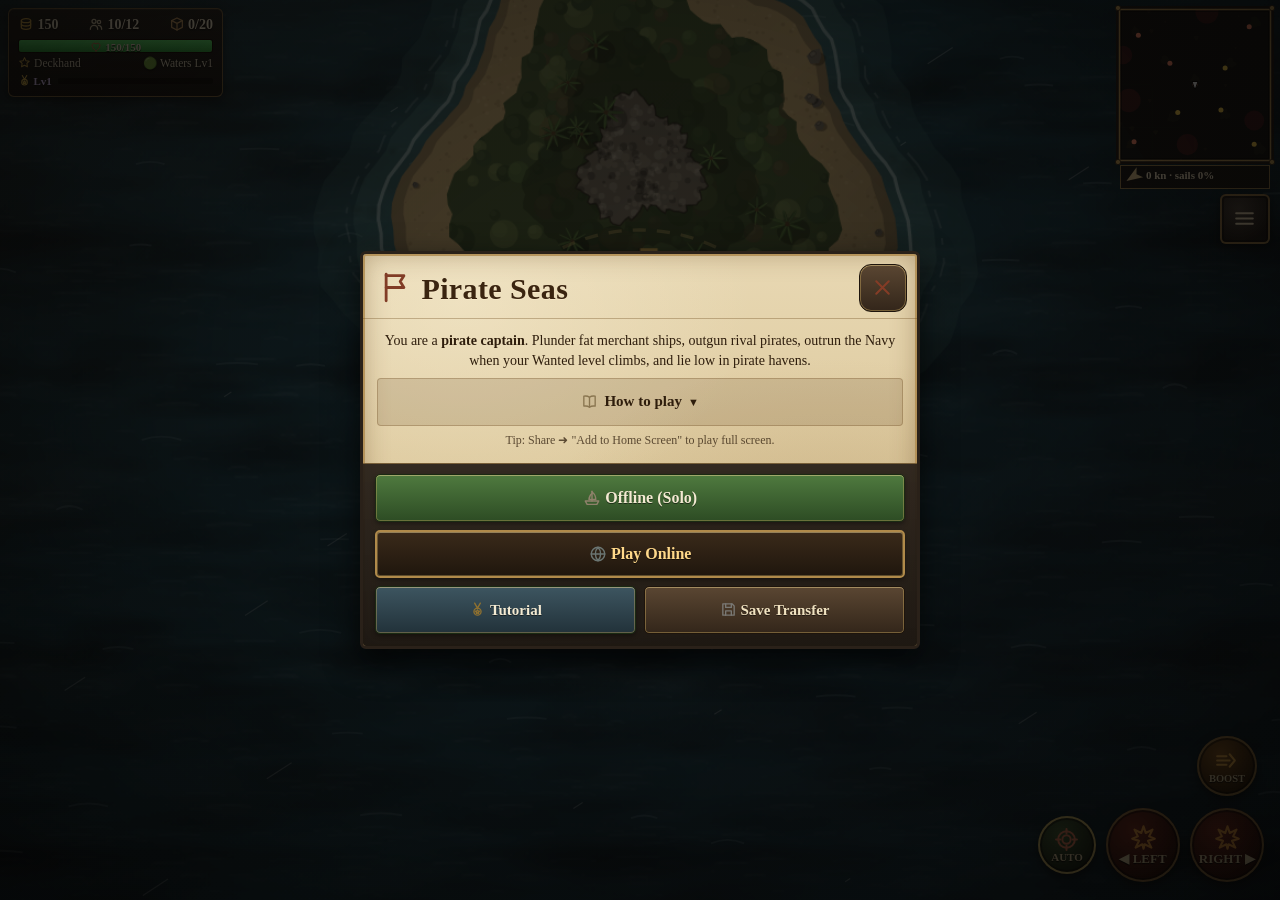
==== commit 3fbd8995: "Polish: Cloud Save & Recovery menu + one-time prompt, Graphics High/Low/Auto, boarding badge fix, te" ====
--- a/index.html
+++ b/index.html
@@ -939,12 +939,12 @@
 function openMenu(){state='menu';resetArm=false;mView='log';menuOpenT=performance.now();menuPD=false;$('menu').classList.remove('hidden');renderMenu();}
 function renderMenu(){[...$('mTabs').children].forEach(b=>b.classList.toggle('on',b.dataset.m===mView));if(mView==='skills'){$('mBody').innerHTML=skillsHTML();return;}if(mView==='trophies'){$('mBody').innerHTML=trophiesHTML();return;}if(mView==='style'){$('mBody').innerHTML=styleHTML();return;}if(mView==='rep'){$('mBody').innerHTML=repHTML();return;}if(mView==='story'){$('mBody').innerHTML=journalHTML();return;}if(mView==='codex'){$('mBody').innerHTML=codexHTML();return;}if(mView==='board'){$('mBody').innerHTML=boardHTML();return;}const used=cargoUsed();let cg=GOODS.filter(g=>S.cargo[g.id]).map(g=>`${g.icon}${S.cargo[g.id]}`).join(' ')||'empty';
  let h=`<div class="note"><b>${rankOf(S.infamy)}</b> • ${S.infamy} infamy • ${S.kills} ships sunk • ${S.earned} gold earned</div>`;
- {const X=lvlFromXp(S.xp||0);h+=row(`🎖️ Captain level ${S.clvl}`,`${X.rem}/${X.need} XP • ${S.sp|0} skill point${(S.sp|0)===1?'':'s'} • ${hullC().icon} ${hullC().name} • 🏆 ${ACH.filter(a=>S.ach[a[0]]).length}/${ACH.length}`,btn('mv',S.sp>0?'Spend points':'Skills',true,'skills'));}
+ h+=pMenuTop();{const X=lvlFromXp(S.xp||0);h+=row(`🎖️ Captain level ${S.clvl}`,`${X.rem}/${X.need} XP • ${S.sp|0} skill point${(S.sp|0)===1?'':'s'} • ${hullC().icon} ${hullC().name} • 🏆 ${ACH.filter(a=>S.ach[a[0]]).length}/${ACH.length}`,btn('mv',S.sp>0?'Spend points':'Skills',true,'skills'));}
  h+=row('⚔️ Captain',capSummary(),'');
  h+=row('🏴 Pirate Republic',`${ownedForts()} forts • ${leadersDown()}/4 clan leaders sunk${S.king?' • 👑 Pirate King':''}`,btn('mv','Open',true,'rep'));
  h+=row('📦 Cargo',`${used}/${ST.cargoCap}: ${cg}`,'');hEns();h+=row('🔨 Shipwright stores',Object.keys(RES).map(k=>`${RES[k][0]} ${RES[k][1]} <b>${resN(k)}</b>`).join(' • ')+` • 👥 named crew ${(S.roster||[]).length}/${crewCap()} • ⭐ ${HULLS[S.ship].name} mastery ${mastLvl()}/10`,'');h+=row('🪵 Rare materials',matInv()+` • 🗺️ chart fragments <b>${S.tr.frag|0}/${FRAG_MAX}</b>`,'');h+=ledgerHTML();
  h+=row('📜 Jobs',S.quests.length?S.quests.map(q=>q.title+(qProg(q)?` (${qProg(q)})`:'')).join('<br>'):'none','');
- h+=row('🔊 Sound',S.muted?'Muted':'On',btn('mute',S.muted?'Unmute':'Mute',true));
+ h+=pMenuRows();h+=row('🔊 Sound',S.muted?'Muted':'On',btn('mute',S.muted?'Unmute':'Mute',true));
  h+=row('🎯 Auto-fire',S.autoFire!==false?'On — broadsides fire at hostile ships in range (key T)':'Off — fire manually (key T)',btn('auto',S.autoFire!==false?'Turn off':'Turn on',true));
  h+=row('🗺️ Map','See the whole sea',btn('map','Open',true));
  h+=row('💾 Save game','Progress also saves automatically every few seconds.',btn('savenow','💾 Save now',true));
@@ -954,7 +954,7 @@
  h+=row('💾 Save Transfer','Move progress to another device (export / import a save code).',btn('xfer','💾 Save Transfer',true));
  h+=row('⚠️ Reset progress','Delete your save and start over.',btn('reset',resetArm?'Tap again!':'Reset',true,'','red'));
  h+=`<div class="note">Progress saves automatically on this device. Use 💾 Save Transfer to move it to another one.</div>`;$('mBody').innerHTML=h;}
-$('mBody').addEventListener('click',e=>{const b=e.target.closest('button[data-act]');if(!b||b.disabled||ghost())return;const a=b.dataset.act;if(storyMenuAct(a,b.dataset.arg)){renderMenu();return;}if(boardAct(a,b.dataset.arg)){if(state==='menu')renderMenu();return;}
+$('mBody').addEventListener('click',e=>{const b=e.target.closest('button[data-act]');if(!b||b.disabled||ghost())return;const a=b.dataset.act;if(pAct(a))return;if(storyMenuAct(a,b.dataset.arg)){renderMenu();return;}if(boardAct(a,b.dataset.arg)){if(state==='menu')renderMenu();return;}
  if(a==='cos'){equipCos(b.dataset.arg);renderMenu();return;}if(a==='leg'){learnLeg();renderMenu();return;}
  if(a==='learn'){learn(b.dataset.arg);renderMenu();}
  else if(a==='mv'){mView=b.dataset.arg;renderMenu();$('mBody').scrollTop=0;}
@@ -3636,7 +3636,7 @@
 function lockFx(){if(performance.now()-lockFxT<900)return;lockFxT=performance.now();addText(P.x,P.y-30,'🔒','#e9d7a5');}
 (function(){const st=document.createElement('style');st.textContent=`#hullLock{position:fixed;left:50%;transform:translateX(-50%);top:calc(6px + env(safe-area-inset-top));z-index:40;pointer-events:none;padding:3px 10px;border-radius:9px;font:700 11.5px Georgia,'Times New Roman',serif;letter-spacing:.4px;color:#f1e2b8;background:rgba(20,16,12,.88);border:1px solid rgba(178,142,82,.85);box-shadow:0 2px 6px rgba(0,0,0,.6);white-space:nowrap}#hullLock.hidden{display:none}`;document.head.appendChild(st);
  const d=document.createElement('div');d.id='hullLock';d.className='hidden';d.textContent='🔒 Boarding: hulls locked';document.body.appendChild(d);
- setInterval(()=>{const on=hullLocked();d.classList.toggle('hidden',!on);if(on){const hb=Math.round($('hud').getBoundingClientRect().bottom)||100;d.style.top=(hb+5)+'px';}if(on&&BR.on&&BR.ph==='fight'){const left=Math.max(0,Math.ceil(BRMAX-BR.t));d.textContent=left<=30?`🔒 Boarding: hulls locked • ${left}s`:'🔒 Boarding: hulls locked';}else if(on)d.textContent='🔒 Boarding: hulls locked';},250);})();
+ setInterval(()=>{const on=hullLocked();d.classList.toggle('hidden',!on);if(on){const hb=Math.round($('hud').getBoundingClientRect().bottom)||100;d.style.top=pLockTop(hb)+'px';}if(on&&BR.on&&BR.ph==='fight'){const left=Math.max(0,Math.ceil(BRMAX-BR.t));d.textContent=left<=30?`🔒 Boarding: hulls locked • ${left}s`:'🔒 Boarding: hulls locked';}else if(on)d.textContent='🔒 Boarding: hulls locked';},250);})();
 
 // ================= M: ONLINE — Firebase RTDB lobbies (cap 16), shared sea, PvP, crews, chat, cloud save =================
 // Lazy: nothing here loads or connects until the player taps "Play Online" (or enables cloud save).
@@ -4411,12 +4411,12 @@
  const g=RS.sg;g.setTransform(1,0,0,1,0,0);g.globalAlpha=1;g.fillStyle=rsSeaBase();g.fillRect(0,0,w,h);
  if(!(RS.dbg&1)){if(!RS.pat){RS.pat=g.createPattern(rsTile(256,77,false),'repeat');RS.pat2=g.createPattern(rsTile(256,191,true),'repeat');}
   const wdx=Math.cos(wind.dir),wdy=Math.sin(wind.dir);
-  for(const [p,sc,sp,al] of [[RS.pat,2.2,5,1],[RS.pat2,1,11,0.9]]){const z=zoom*sc*Q,T=256*z;
+  for(const [p,sc,sp,al] of (RS.low?[[RS.pat2,1.4,8,1]]:[[RS.pat,2.2,5,1],[RS.pat2,1,11,0.9]])){const z=zoom*sc*Q,T=256*z;
    let ox=((vw/2-cam.x*zoom-wdx*ts*sp*zoom)*Q)%T,oy=((vh/2-cam.y*zoom-wdy*ts*sp*zoom)*Q)%T;if(ox>0)ox-=T;if(oy>0)oy-=T;
    g.setTransform(z,0,0,z,ox,oy);g.globalAlpha=al;g.fillStyle=p;g.fillRect(0,0,(w-ox)/z+2,(h-oy)/z+2);}
   g.setTransform(1,0,0,1,0,0);g.globalAlpha=1;}
  if(!(RS.dbg&2))g.drawImage(RS.vig,0,0);
- ctx.imageSmoothingEnabled=!(RS.dbg&8);ctx.drawImage(RS.sc,0,0,vw,vh);ctx.imageSmoothingEnabled=true;}
+ ctx.imageSmoothingEnabled=!(RS.dbg&8)&&!RS.low;ctx.drawImage(RS.sc,0,0,vw,vh);ctx.imageSmoothingEnabled=true;}
 function rsLight(){}
 // ---- ships: cached detailed hull sprite (planking, rails, cannons, rigging, wear) + shaded sails drawn live
 function rsHull(g,L,W,d){g.beginPath();g.moveTo(L/2-d*1.4,0);g.quadraticCurveTo(L*0.28,-W/2+d,-L*0.32,-W/2+d);g.lineTo(-L/2+d,-W*0.36+d*0.5);g.lineTo(-L/2+d,W*0.36-d*0.5);g.lineTo(-L*0.32,W/2-d);g.quadraticCurveTo(L*0.28,W/2-d,L/2-d*1.4,0);g.closePath();}
@@ -4481,6 +4481,80 @@
  else{ctx.fillStyle=flag;ctx.beginPath();ctx.moveTo(fm,0);ctx.lineTo(fm-11,-3+Math.sin(perfT*0.008+s.x)*2);ctx.lineTo(fm-11,4);ctx.closePath();ctx.fill();ctx.strokeStyle='rgba(0,0,0,0.4)';ctx.lineWidth=0.5;ctx.stroke();}
  ctx.restore();ctx.globalAlpha=1;}
 RS.old=drawShip;drawShip=rsDrawShip;
+
+// ===== module P: polish — graphics setting (auto Low), Cloud Save & Recovery screen, founder DB check, badge layout =====
+// ---- Graphics: High / Low / Auto (device setting, not part of the save). Low = cheaper sea blit + fewer foam particles.
+const GFXK='pirateSeas_gfx';
+const GFX={mode:'auto',auto:'high',n:0,t0:0,bad:0,last:0,skip:0};
+try{GFX.mode=localStorage.getItem(GFXK)||'auto';GFX.auto=localStorage.getItem(GFXK+'_auto')||'high';}catch(e){}
+function gfxLow(){return GFX.mode==='low'||(GFX.mode==='auto'&&GFX.auto==='low');}
+function gfxApply(){RS.low=gfxLow();}
+function gfxSet(m){GFX.mode=m;try{localStorage.setItem(GFXK,m);}catch(e){}if(m==='auto'){GFX.auto='high';GFX.bad=0;try{localStorage.removeItem(GFXK+'_auto');}catch(e){}}gfxApply();}
+gfxApply();
+// auto: measure real frame rate while sailing; 3 consecutive seconds under 40 fps -> switch to Low (remembered on this device)
+function gfxTick(){const now=performance.now();if(GFX.mode!=='auto'||GFX.auto==='low')return;
+ if(state!=='play'||document.hidden){GFX.t0=0;return;}
+ if(!GFX.t0||now-GFX.last>250){GFX.t0=now;GFX.n=0;GFX.last=now;return;}GFX.last=now;GFX.n++;
+ if(now-GFX.t0>=1000){const fps=GFX.n*1000/(now-GFX.t0);GFX.t0=now;GFX.n=0;if(GFX.skip<2){GFX.skip++;return;}
+  GFX.bad=fps<40?GFX.bad+1:0;if(GFX.bad>=3){GFX.auto='low';try{localStorage.setItem(GFXK+'_auto','low');}catch(e){}gfxApply();toast('⚙️ Graphics set to Low for smoother sailing (☰ Menu → Graphics)');}}}
+GH.draw.push(gfxTick);
+{const _ap=addPart;addPart=function(type,x,y,vx,vy,life,size,color){if(RS.low&&(type==='foam'||type==='wake')&&Math.random()<0.5)return;return _ap(type,x,y,vx,vy,life,size,color);};}
+function gfxLabel(){return GFX.mode==='auto'?`Auto (now ${gfxLow()?'Low':'High'})`:GFX.mode==='low'?'Low':'High';}
+// ---- Cloud Save & Recovery screen (online captains)
+(()=>{const st=document.createElement('style');st.textContent=`#oCloud{position:fixed;inset:0;z-index:130;display:flex;align-items:center;justify-content:center;background:rgba(0,0,0,.6);padding:12px}#oCloud.hidden{display:none}
+#oCloud .panel{max-width:360px;width:100%;padding:14px 16px;text-align:left;max-height:92vh;overflow:auto}#oCloud h3{margin:0 0 8px;font-size:19px}#oCloud .ocCode{font:700 15px/1.35 ui-monospace,Menlo,Consolas,monospace;letter-spacing:.3px;white-space:nowrap;text-align:center;padding:8px;margin:8px 0;border:1.5px dashed #8a6a3a;border-radius:8px;background:rgba(255,248,225,.55);user-select:all;-webkit-user-select:all;word-break:break-all}
+#oCloud .ocRow{display:flex;gap:6px;flex-wrap:wrap;margin:6px 0}#oCloud .ocRow>*{flex:1 1 auto}#oCloud input{min-width:0;padding:8px;font:600 15px ui-monospace,monospace;border-radius:8px;border:1.5px solid #8a6a3a;background:#fffaf0;text-transform:uppercase}#oCloud .ocSt{min-height:18px;font-size:13px;margin-top:4px}#oCloud small{display:block;opacity:.85;line-height:1.35}#oCloud .ocHi{padding:8px;border-radius:8px;background:rgba(176,138,74,.18);border:1px solid rgba(176,138,74,.6);margin-bottom:6px;font-size:14px}`;document.head.appendChild(st);
+ const d=document.createElement('div');d.id='oCloud';d.className='hidden';d.innerHTML='<div class="panel" id="ocP"></div>';document.body.appendChild(d);
+ d.addEventListener('pointerdown',e=>{if(e.target===d)ocClose();});})();
+let ocPrev=null;
+function ocClose(){$('oCloud').classList.add('hidden');if(ocPrev==='play'&&state==='menu')state='play';ocPrev=null;}
+function ocCopy(t){const ok=()=>{const s=$('ocSt');if(s)s.textContent='✅ Copied — paste it somewhere safe (notes, email to yourself).';};
+ try{if(navigator.clipboard&&navigator.clipboard.writeText){navigator.clipboard.writeText(t).then(ok,()=>ocCopyOld(t,ok));return;}}catch(e){}ocCopyOld(t,ok);}
+function ocCopyOld(t,ok){try{const a=document.createElement('textarea');a.value=t;a.style.position='fixed';a.style.opacity='0';document.body.appendChild(a);a.select();document.execCommand('copy');a.remove();ok();}catch(e){const s=$('ocSt');if(s)s.textContent='Select the code above and copy it.';}}
+function ocOpen(prompt){if(!ONLINE)return;const d=$('oCloud');if(state==='play'){ocPrev='play';state='menu';}d.classList.remove('hidden');ocRender(prompt);
+ if(!OC.ready)ocSync().then(()=>{if(!d.classList.contains('hidden'))ocRender(prompt);}).catch(e=>{const s=$('ocSt');if(s)s.textContent='❌ '+mpLErr(e);});}
+function ocRender(prompt){const p=$('ocP');const code=OC.ready&&OC.k?mpFmtCode(OC.k):'';
+ p.innerHTML=`<h3>☁️ Cloud Save &amp; Recovery</h3>${prompt?`<div class="ocHi">⚓ <b>Save your recovery code now.</b> It's the only way to get this online captain back on a new phone or browser.</div>`:''}
+ <small>Online captain · Lv${S.clvl} · 💰${ocGold()} — saved to the cloud automatically. Your offline captain is separate and stays on this device.</small>
+ ${code?`<div class="ocCode" id="ocCode">${code}</div><div class="ocRow"><button class="b green" id="ocCopy">📋 Copy code</button><button class="b" id="ocUp">⬆️ Save now</button></div><small>Anyone with this code can load the captain — keep it private.</small>`:`<div class="ocCode">Connecting…</div>`}
+ <div class="ocSt" id="ocSt"></div>
+ <div style="margin-top:10px"><b>🔄 Restore on this device</b><small>Enter a recovery code to load that online captain here. Replaces the online captain in this browser (offline captain untouched).</small></div>
+ <div class="ocRow"><input id="ocIn" placeholder="XXXX-XXXX-…" autocomplete="off" autocapitalize="characters" spellcheck="false"><button class="b" id="ocGo">Restore</button></div><div class="ocSt" id="ocRSt"></div>
+ <div class="ocRow"><button class="b" id="ocX">${prompt?'✅ I saved it':'Close'}</button></div>`;
+ if(prompt){S.oRcP=1;save();}
+ if($('ocCopy'))$('ocCopy').onclick=()=>ocCopy(OC.k);
+ if($('ocUp'))$('ocUp').onclick=async()=>{const s=$('ocSt');s.textContent='⏳ Saving…';s.textContent=(await ocUp(true))?'✅ Saved to the cloud.':'❌ Not saved yet ('+(/permission/i.test(OC.err)?'too much progress at once — retrying soon':OC.err||'offline')+').';};
+ $('ocX').onclick=ocClose;const inp=$('ocIn');['keydown','keyup','keypress'].forEach(t=>inp.addEventListener(t,e=>e.stopPropagation()));
+ $('ocGo').onclick=async()=>{const st=$('ocRSt');if(OC.k&&ocNorm(inp.value)===OC.k){st.textContent='That is already this captain.';return;}st.textContent='⏳ Fetching…';try{const [k,v]=await ocGet(inp.value);
+  if(k===OC.k){st.textContent='That is already this captain.';return;}
+  st.innerHTML=`Load this online captain? Lv${v.lv|0} · 💰${v.g|0}<br><b>Replaces the online captain in this browser.</b><br><button class="b green" id="ocYes">Yes, load it</button>`;
+  $('ocYes').onclick=async()=>{st.textContent='⏳ Loading…';try{await ocRestore(k);}catch(e){st.textContent='❌ '+mpLErr(e);}};}catch(e){st.textContent='❌ '+mpLErr(e);}};}
+// one-time prompt: after the first online session (on leaving it), or after 4 min of online sailing
+const RCPK='pirateSeas_rcp';
+{const _lv=mpLeave;mpLeave=async function(s){if(ONLINE&&MPX.on&&!S.oRcP){try{sessionStorage.setItem(RCPK,'1');}catch(e){}}return _lv(s);};mpApi.mpLeave=mpLeave;}
+GH.tick.push(dt=>{if(!ONLINE||S.oRcP||!MPX.on||!OC.ready||!OC.k)return;S.oOnT=(S.oOnT||0)+dt;
+ if(S.oOnT>240&&state==='play'&&$('tipBox').classList.contains('hidden')&&!T.on&&!hullLocked())ocOpen(true);});
+function ocBootPrompt(){let f=false;try{f=!!sessionStorage.getItem(RCPK);sessionStorage.removeItem(RCPK);}catch(e){}if(f&&ONLINE&&!S.oRcP)setTimeout(()=>ocOpen(true),900);}
+// ---- Founding Captain: also check the DB for this browser's pre-change online activity (weekly leaderboard / market)
+const OFOUND_TS=1792708631000+10*60000;
+async function oFounderDb(){if(!ONLINE||S.founder||S.oFdb||!S.oFresh)return;try{if(localStorage.getItem('pirateSeas_founder'))return;}catch(e){}
+ await fbLoad();const {D,db}=MPX.fb,uid=MPX.uid;if(!uid)return;let hit=false;
+ for(const w of [nxWeek(),nxWeek(-1)]){try{const r=await D.get(mpR('lb/'+w+'/'+uid));if(r.exists()&&(r.val().t||0)<OFOUND_TS){hit=true;break;}}catch(e){}}
+ if(!hit){try{const q=await D.get(D.query(D.ref(db,'mk'),D.orderByChild('s'),D.equalTo(uid)));q.forEach(c=>{if(((c.val()||{}).t||0)<OFOUND_TS)hit=true;});}catch(e){}}
+ S.oFdb=1;if(hit){oFounderGrant();}save();if(hit){ocUp(true).catch(()=>{});
+  const d=document.createElement('div');d.id='oNote';d.innerHTML=`<div class="panel"><b>⚓ Founding Captain!</b>You sailed online on launch day.<div class="oFound">Exclusive Founding Captain flag &amp; sails + 100☠ Infamy added.</div><br><button class="big" id="oNoteOk2">Aye!</button></div>`;document.body.appendChild(d);$('oNoteOk2').onclick=()=>d.remove();}}
+{const _s=ocSync;ocSync=function(){return _s().then(r=>{oFounderDb().catch(()=>{});return r;});};}
+// ---- boarding badge: never sit on top of the online lobby pill (joiners)
+let pLockForce=false;{const _h=hullLocked;hullLocked=function(){return pLockForce||_h();};}
+function pLockTest(v){pLockForce=!!v;}
+function pLockTop(hb){let t=hb+5;const pl=$('mpPill'),b=$('hullLock');if(pl&&!pl.classList.contains('hidden')&&b){const r=pl.getBoundingClientRect(),w=b.offsetWidth||190,x0=window.innerWidth/2-w/2;
+ if(r.width&&r.right>x0-4&&r.bottom>t-2&&r.top<t+26)t=Math.round(r.bottom)+6;}return t;}
+// ---- title (online): obvious entry point
+function ocTitleBtn(){if(!ONLINE)return;const tf=document.querySelector('#title .tfoot');if(tf&&!$('ocTBtn')){const b=document.createElement('button');b.className='big';b.id='ocTBtn';b.style.flex='1 1 100%';b.textContent='☁️ Cloud Save & Recovery';b.onclick=()=>{initAudio();ocOpen(false);};tf.appendChild(b);}}
+function pMenuTop(){return ONLINE?row('☁️ Cloud Save & Recovery','View / copy your recovery code, or restore your online captain on a new device.',btn('ocloud','Open',true)):'';}
+function pMenuRows(){return row('⚙️ Graphics',`${gfxLabel()} — Low draws a cheaper sea and fewer foam particles for smoother play on slower phones.`,btn('gfx',GFX.mode==='auto'?'High':GFX.mode==='high'?'Low':'Auto',true));}
+function pAct(a){if(a==='ocloud'){$('menu').classList.add('hidden');state='play';ocOpen(false);return true;}
+ if(a==='gfx'){gfxSet(GFX.mode==='auto'?'high':GFX.mode==='high'?'low':'auto');renderMenu();return true;}return false;}
 
 // ===== Visual restyle part 2: islands, ports, forts, loot (all cached sprites) =====
 function rsPalm(g,x,y,s,R){// top-down palm: shadow, trunk crown, fronds with lit midribs
@@ -4612,7 +4686,7 @@
  g.strokeStyle='rgba(200,180,130,0.08)';g.lineWidth=1;for(let i=0;i<=MAPRES;i+=MAPRES/12){g.beginPath();g.moveTo(i,0);g.lineTo(i,MAPRES);g.moveTo(0,i);g.lineTo(MAPRES,i);g.stroke();}})();
 
 readSafe();const hadSave=load();if(!(S.bal>=2)){S.bal=2;if(hadSave){S.crew=Math.max(S.crew,10);recalc();S.hp=ST.maxHp;}}recalc();P.x=S.x;P.y=S.y;P.h=S.h;P.hp=clamp(S.hp||ST.maxHp,1,ST.maxHp);cam.x=P.x;cam.y=P.y;lastCam.x=cam.x;lastCam.y=cam.y;rebuildFog();applyCos();populate();placeFleet();
-if(hadSave)$('startBtn').textContent='⛵ Continue voyage';oBoot(hadSave);
+if(hadSave)$('startBtn').textContent='⛵ Continue voyage';oBoot(hadSave);ocTitleBtn();ocBootPrompt();
 updateAutoBtn();
 try{if(sessionStorage.getItem('pirateSeas_imported')){sessionStorage.removeItem('pirateSeas_imported');$('titleMsg').textContent='✅ Save imported — welcome back, Captain!';$('titleMsg').classList.remove('hidden');}}catch(e){}
 $('startBtn').addEventListener('click',()=>{initAudio();if(!hadSave&&!S.seen)countHit('newgames');$('title').classList.add('hidden');state='play';S.seen=true;if(!S.tutDone)tutStart(hadSave?tutResumeIdx(S.tutStep|0):0);save();});
@@ -4623,7 +4697,7 @@
 requestAnimationFrame(frame);
 setTimeout(()=>{(window.requestIdleCallback||(f=>f()))(countLoad);},2500);
 // test hook
-window.__game={GRIND:{RES,resN,resGain,CT,COMP,CTIER,CBON,cTier,craftCost,craftChance,craftTry,MXP,MPERK,mastLvl,mastGain,CREWR,TRAITS,RARECREW,crewCap,crewEff,recruitsAt,crewHire,crewXP,crewHurt,crewWage,grindRecalc,ramTick,grindPortAct,grindSunk,grindTick,grindEv,grindMigrate,GH,WX,wxSet,wxDark,wxNight,wxFog,wxStorm,wxTick,dayPhase,DAYLEN,grindLootK,FISH,ART,SHIPCX,CXCAT,codexAdd,codexSet,codexHTML,cxHave,fishStart,fishCatch,fishPool,wrecks,diveStart,diveFresh,wreckNear,grindActLabel,grindActTap,get MG(){return MG},mgEnd,setDate:d=>{DOV=d;},ctrRoll,ctrEv,ctrClaim,CTPL,marks,markGain,BMI,bmBuy,EVENTS,evActive,evNext,evS,evTick,evSunk,evClaim,evSummon,boardHTML,boardAct,FUP,VT,VN,fvl,fRep,fBase,fRecalc,fSpd,fRel,fRepMin,fUpCost,fRefitCost,fRefitCh,fRushCost,fleetLayUp,fUpgrade,fRefit,fRush,fDone,fleetTickD,fleetSunkD,fleetCards,get fleetEnts(){return fleet},damageFleet:(f,x)=>damageFleet(f,x),syncFleet:()=>syncFleet(),thrCap,thrEff,thrSet,thrStep,thrStop,thrFull,thrUI,hullLocked,BRMAX,GRAP_CD,MPX,mpApi,NX,nxApi,ONLINE,OEC,OC,ocSync,ocUp,ocRestore,ocGet,oSetMode,RS,rsShipSprite},STORY:{CH,SQ,SQI,ACTS,chBegin,storyPortAct,storyMenuAct,actives,storyTick,sLoc,journalHTML,storyEv,chAvail,sNext,bossTick,stepTxt,sDockCheck,get SQUE(){return SQUE},storyMigrate},HARD:{FORTS,vetTag,waterNear:(x,y,a,b)=>waterNear(x,y,a,b),applyCls,pickCls,havenDist,ironK,ironTick,squadTick,CLS,foeCrewK,hardSunk,megaSunk,hardTargets,get FRT(){return FRT},fortRT,ledgerHTML,threat,scaleFoe,matGain,matN,upkRates,upkSettle,upkOwed,LEGENDS,legAccept,legTick,ebTick,EBOSS,ebPt,fragGain,grandSpot,SREG:SREGP,regionAt,warCan,KT,krakenTick,perkCost,gearMat,upMat,HULLMAT,deathRepair,portOpen,playerDied:()=>playerDied(),captureFort,fortEconomy:dt=>fortEconomy(dt),get curFort(){return curFort}},ECON:{ECO,ecoTick,hotOk,mk:()=>mk(),dayLeft,price,sellPrice,basePrice,pres,capLeft,capOf,hotAt,ftCost,ftWait,cargoVal,xpNeed,xpNeedV1,xpTot,sellTotal,get curPort(){return curPort},portAction:(a,b)=>portAction(a,b),fastTravel,renderPort},B:BRAPI,get state(){return state},get S(){return S},P,ST:()=>ST,enemies,PORTS,dock,leavePort,fire,setTab:t=>{tab=t;renderPort();},start:()=>$('startBtn').click(),step:dt=>update(dt),makeEnemy,lvlAt,inAnyIsland,recalc,nearSafePort,setS:o=>{S=o;},makeCode,toggleAuto,get autoTgt(){return autoTgt},balls,parseCode,openXfer,setState:s=>state=s,boost,sharks,fleet,seize,makeShark,SHARKZ,updateFleet,syncFleet,payWages,chum,stars,addHeat,board,tryDock,spawnNavy,spawnMerchant,get boardTgt(){return boardTgt},T,TSTEPS,tutStart,loot,get tab(){return tab},get nearPort(){return nearPort},genQuest,genQ,grantXP,learn,lvlFromXp,HULLS,buyHull,missionTick,cways,get actQ(){return actQ},startDig,dockQuests,completeQuest,qTarget,progTick,ACH,renderPort,offersFor,trackHUD,renderMenu,openMenu,setMView:v=>{mView=v;renderMenu();},sharkKillQuest,makeTreasureQ,load,X:EXP};
+window.__game={GRIND:{RES,resN,resGain,CT,COMP,CTIER,CBON,cTier,craftCost,craftChance,craftTry,MXP,MPERK,mastLvl,mastGain,CREWR,TRAITS,RARECREW,crewCap,crewEff,recruitsAt,crewHire,crewXP,crewHurt,crewWage,grindRecalc,ramTick,grindPortAct,grindSunk,grindTick,grindEv,grindMigrate,GH,WX,wxSet,wxDark,wxNight,wxFog,wxStorm,wxTick,dayPhase,DAYLEN,grindLootK,FISH,ART,SHIPCX,CXCAT,codexAdd,codexSet,codexHTML,cxHave,fishStart,fishCatch,fishPool,wrecks,diveStart,diveFresh,wreckNear,grindActLabel,grindActTap,get MG(){return MG},mgEnd,setDate:d=>{DOV=d;},ctrRoll,ctrEv,ctrClaim,CTPL,marks,markGain,BMI,bmBuy,EVENTS,evActive,evNext,evS,evTick,evSunk,evClaim,evSummon,boardHTML,boardAct,FUP,VT,VN,fvl,fRep,fBase,fRecalc,fSpd,fRel,fRepMin,fUpCost,fRefitCost,fRefitCh,fRushCost,fleetLayUp,fUpgrade,fRefit,fRush,fDone,fleetTickD,fleetSunkD,fleetCards,get fleetEnts(){return fleet},damageFleet:(f,x)=>damageFleet(f,x),syncFleet:()=>syncFleet(),thrCap,thrEff,thrSet,thrStep,thrStop,thrFull,thrUI,hullLocked,BRMAX,GRAP_CD,MPX,mpApi,NX,nxApi,ONLINE,OEC,OC,ocSync,ocUp,ocRestore,ocGet,oSetMode,RS,rsShipSprite,GFX,gfxSet,gfxLow,ocOpen,ocClose,oFounderDb,pLockTop,pLockTest,OFOUND_TS},STORY:{CH,SQ,SQI,ACTS,chBegin,storyPortAct,storyMenuAct,actives,storyTick,sLoc,journalHTML,storyEv,chAvail,sNext,bossTick,stepTxt,sDockCheck,get SQUE(){return SQUE},storyMigrate},HARD:{FORTS,vetTag,waterNear:(x,y,a,b)=>waterNear(x,y,a,b),applyCls,pickCls,havenDist,ironK,ironTick,squadTick,CLS,foeCrewK,hardSunk,megaSunk,hardTargets,get FRT(){return FRT},fortRT,ledgerHTML,threat,scaleFoe,matGain,matN,upkRates,upkSettle,upkOwed,LEGENDS,legAccept,legTick,ebTick,EBOSS,ebPt,fragGain,grandSpot,SREG:SREGP,regionAt,warCan,KT,krakenTick,perkCost,gearMat,upMat,HULLMAT,deathRepair,portOpen,playerDied:()=>playerDied(),captureFort,fortEconomy:dt=>fortEconomy(dt),get curFort(){return curFort}},ECON:{ECO,ecoTick,hotOk,mk:()=>mk(),dayLeft,price,sellPrice,basePrice,pres,capLeft,capOf,hotAt,ftCost,ftWait,cargoVal,xpNeed,xpNeedV1,xpTot,sellTotal,get curPort(){return curPort},portAction:(a,b)=>portAction(a,b),fastTravel,renderPort},B:BRAPI,get state(){return state},get S(){return S},P,ST:()=>ST,enemies,PORTS,dock,leavePort,fire,setTab:t=>{tab=t;renderPort();},start:()=>$('startBtn').click(),step:dt=>update(dt),makeEnemy,lvlAt,inAnyIsland,recalc,nearSafePort,setS:o=>{S=o;},makeCode,toggleAuto,get autoTgt(){return autoTgt},balls,parseCode,openXfer,setState:s=>state=s,boost,sharks,fleet,seize,makeShark,SHARKZ,updateFleet,syncFleet,payWages,chum,stars,addHeat,board,tryDock,spawnNavy,spawnMerchant,get boardTgt(){return boardTgt},T,TSTEPS,tutStart,loot,get tab(){return tab},get nearPort(){return nearPort},genQuest,genQ,grantXP,learn,lvlFromXp,HULLS,buyHull,missionTick,cways,get actQ(){return actQ},startDig,dockQuests,completeQuest,qTarget,progTick,ACH,renderPort,offersFor,trackHUD,renderMenu,openMenu,setMView:v=>{mView=v;renderMenu();},sharkKillQuest,makeTreasureQ,load,X:EXP};
 })();
 </script>
 </body>
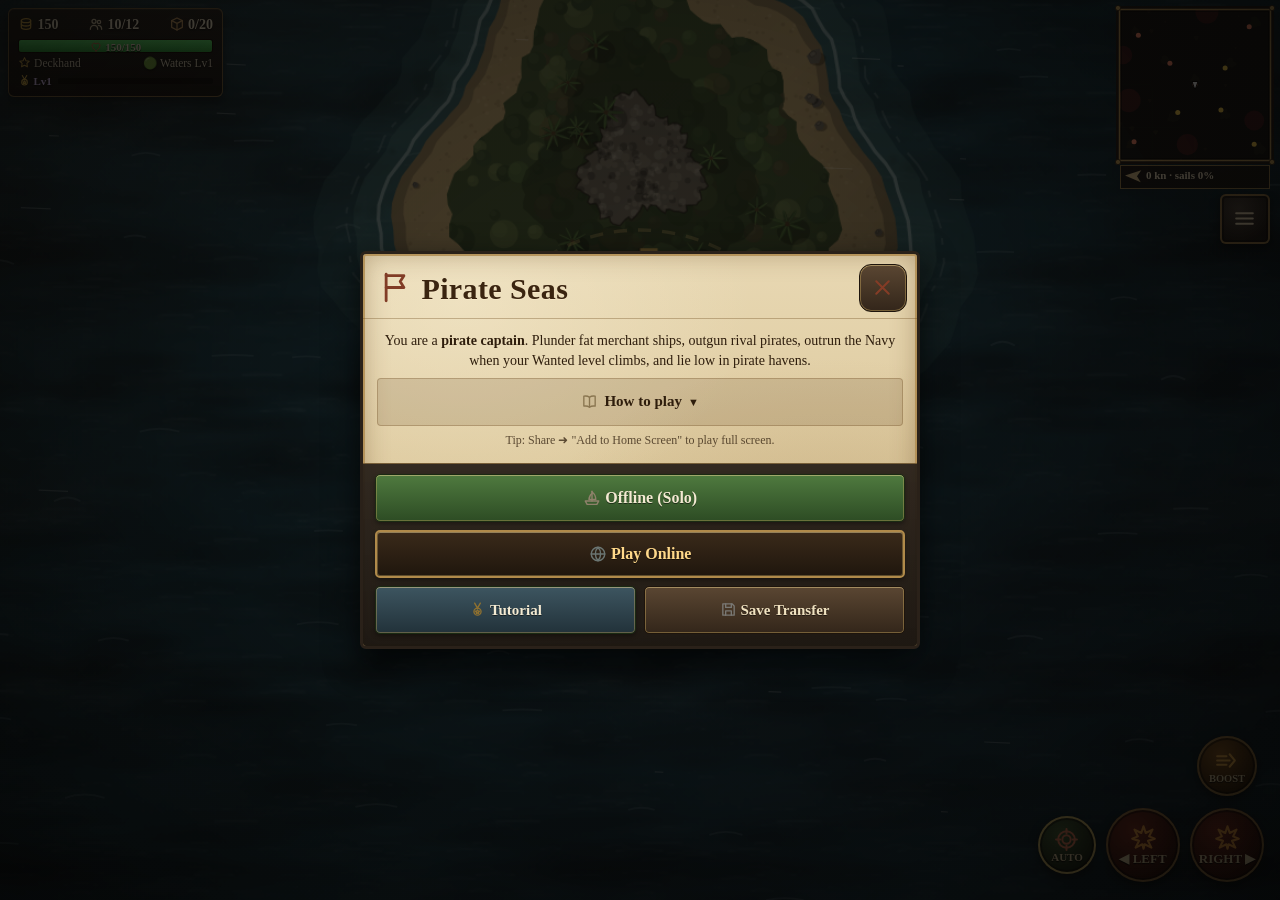
==== commit 6397d0d0: "Lobbies: 20 humans + 4 host-run AI captains (hunt, bounties, boarding, territory/boss contest, prote" ====
--- a/index.html
+++ b/index.html
@@ -3641,7 +3641,7 @@
 // ================= M: ONLINE — Firebase RTDB lobbies (cap 16), shared sea, PvP, crews, chat, cloud save =================
 // Lazy: nothing here loads or connects until the player taps "Play Online" (or enables cloud save).
 const FBCFG={apiKey:'AIzaSyAcjkqDpCOD0Qs9UGJ0z6Ek3RQFShI_6UM',authDomain:'pirate-seas-jonnah.firebaseapp.com',databaseURL:'https://pirate-seas-jonnah-default-rtdb.firebaseio.com',projectId:'pirate-seas-jonnah',storageBucket:'pirate-seas-jonnah.firebasestorage.app',messagingSenderId:'835367601968',appId:'1:835367601968:web:67152b38083c970a626af5'};
-const FBV='13.1.0',MCELL=2000,MCN=Math.ceil(WORLD/MCELL),MCAP=16,SAFE_R=650,NEWB_LV=6,NEWB_R=2600,MP_STALE=45000,MPI=300,MP_NEAR=1600;
+const FBV='13.1.0',MCELL=2000,MCN=Math.ceil(WORLD/MCELL),MCAP=20,SAFE_R=650,NEWB_LV=6,NEWB_R=2600,MP_STALE=45000,MPI=300,MP_NEAR=1600;
 const MPX={on:false,busy:false,fb:null,uid:null,lid:null,slot:-1,pub:true,code:'',lobName:'',name:'',rem:{},cells:new Set(),un:{},subs:[],cell:'',sendT:0,lastSendT:0,force:false,lfl:'',lh:0,
  ping:0,pq:[],fcL:0,fcR:0,flag:'',hits:{},hitT:0,lastHit:null,killer:null,spec:null,chat:[],feed:[],seenC:{},seenK:{},host:false,j:0,off:0,conn:false,everConn:false,crew:'',crewName:'',cw:{},
  hbT:0,hostT:5,joinT:0,inv:[],unread:0,chatOpen:false,inRate:{},stats:{tx:0,rx:0,txB:0,rxB:0,t0:0},uiT:0,cloudT:120,myEmo:null,lastSay:0,warnT:0};
@@ -3924,9 +3924,9 @@
 function mpFeed(html){const f=$('mpFeed');if(!f)return;const d=document.createElement('div');d.innerHTML=html;f.appendChild(d);while(f.children.length>4)f.removeChild(f.firstChild);setTimeout(()=>{d.style.opacity='0';setTimeout(()=>d.remove(),700);},7000);}
 function mpUI(dt){MPX.uiT-=dt;if(MPX.uiT>0)return;MPX.uiT=0.25;const pill=$('mpPill');const show=MPX.on&&(state==='play'||state==='menu'||state==='dead');pill.classList.toggle('hidden',!show);
  const hb=Math.round(($('hud').getBoundingClientRect().bottom)||110);pill.style.top=(hb+6)+'px';$('mpFeed').style.top=(hb+56)+'px';
- let n=1;for(const id in MPX.rem)if(!MPX.rem[id].stale)n++;const pc=!MPX.conn?'#ff6b5b':MPX.ping<150?'#7dff8a':MPX.ping<350?'#ffd34d':'#ff8a5b';
+ let n=1;for(const id in MPX.rem)if(!MPX.rem[id].stale&&!MPX.rem[id].bot)n++;const pc=!MPX.conn?'#ff6b5b':MPX.ping<150?'#7dff8a':MPX.ping<350?'#ffd34d':'#ff8a5b';
  const zone=mpSafeAt(P.x,P.y)?'⚓ Haven waters — no PvP':mpNewb()?'🛡️ New-captain protection':'⚔️ PvP waters';
- const h=`<div>🌐 <b>${mpEsc(MPX.lobName)}</b> ${n}/${MCAP}${MPX.host?' 👑':''} · <span style="color:${pc}">📶 ${MPX.conn?MPX.ping+'ms':'offline'}</span></div><div style="opacity:.92">${zone}${MPX.crew?` · ⚓ ${mpEsc(MPX.crewName)}`:''}</div>`;
+ const h=`<div>🌐 <b>${mpEsc(MPX.lobName)}</b> ${n}/${MCAP}${qbCount()?' +'+qbCount()+' bots':''}${MPX.host?' 👑':''} · <span style="color:${pc}">📶 ${MPX.conn?MPX.ping+'ms':'offline'}</span></div><div style="opacity:.92">${zone}${MPX.crew?` · ⚓ ${mpEsc(MPX.crewName)}`:''}</div>`;
  const inf=$('mpInfo');if(inf._h!==h){inf._h=h;inf.innerHTML=h;}
  const un=$('mpUn');un.textContent=MPX.unread>9?'9+':MPX.unread;un.classList.toggle('hidden',!MPX.unread||MPX.chatOpen);
  const kb=$('mpKCB');const kc=P.dead&&MPX.killer&&MPX.rem[MPX.killer.a];const sp=!P.dead&&MPX.spec&&MPX.rem[MPX.spec.uid];
@@ -3942,7 +3942,7 @@
  h+=`<div class="mpSt">${MPX.pub?'Public lobby':'🔒 Private lobby'} · ${MPX.host?'👑 you are the lobby host':'host: '+mpEsc((MPX.rem[mpHostId()]||{n:'you'}).n)} · 📶 ${MPX.ping}ms</div>`;
  if(MPX.code)h+=`<div class="mpSec"><h3>🔑 Join code</h3><div class="mpCode">${MPX.code}</div><div class="mpSt">Share it — friends enter it under Play Online → Join with code.</div></div>`;
  const list=[{uid:MPX.uid,n:MPX.name,l:S.clvl,cr:MPX.crew,cn:MPX.crewName,b:S.mpB|0,flagC:P.flagC,me:1}].concat(Object.values(MPX.rem).filter(r=>!r.stale));
- h+=`<div class="mpSec"><h3>Captains (${list.length}/${MCAP})</h3>${list.map(r=>{const crew=MPX.crew&&r.cr===MPX.crew;const d=r.me?'':(()=>{const p=mpPosOf(r.uid);return p?` · ${Math.round(Math.hypot(p[0]-P.x,p[1]-P.y)/100)/10}k`:'';})();
+ h+=`<div class="mpSec"><h3>Captains (${list.filter(r=>!r.bot).length}/${MCAP}${list.some(r=>r.bot)?' +'+list.filter(r=>r.bot).length+' bots':''})</h3>${list.map(r=>{const crew=MPX.crew&&r.cr===MPX.crew;const d=r.me?'':(()=>{const p=mpPosOf(r.uid);return p?` · ${Math.round(Math.hypot(p[0]-P.x,p[1]-P.y)/100)/10}k`:'';})();
   return `<div class="mpPl" data-uid="${r.me?'':mpEsc(r.uid)}">${mpSw(r)}<span style="flex:1"><b style="color:${r.me?'#8a5a00':crew?'#2f7d3b':'#3b2306'}">${mpEsc(r.n)}</b> Lv${r.l|0}${r.cn?` <small>⚓ ${mpEsc(r.cn)}</small>`:''}${(r.b|0)>=500?' ☠️':''}</span><small>${r.me?'you':(r.b|0)+'💰'+d}</small></div>`;}).join('')}</div>`;
  h+=`<div class="mpSec"><h3>⚓ Crew</h3>${MPX.crew?`<b>${mpEsc(MPX.crewName)}</b> — ${mpCrewN(MPX.crew)}/4 captains. No friendly fire; bounties are shared with crewmates nearby.<br><button class="mpB" id="mpCrewL" style="margin-top:6px">Leave crew</button>`:'Tap a captain to invite them. Crews: up to 4, no friendly fire, shared bounty.'}</div>`;
  h+=`<button class="mpBig d" id="mpLeaveB">⛵ Leave online sea</button>`;
@@ -3961,7 +3961,7 @@
  b.innerHTML=`<div class="mpSt" id="mpLSt">${MPX.uid?'⚓ Signed in (anonymous captain)':'Connecting to the online sea…'}</div>
  <div class="mpSec"><h3>🏴‍☠️ Captain name</h3><input class="mpIn" id="mpName" maxlength="16" value="${mpEsc(S.mpName||MPX.name||'')}" placeholder="Your pirate name"><div class="mpSt" style="font-size:12px">Lv${S.clvl} · ${HULLS[S.ship].icon} ${HULLS[S.ship].name} — you sail your own ship and save. Stats are evened out in PvP.</div></div>
  <button class="mpBig g" id="mpQuick">⚡ Quick Join</button>${last?`<button class="mpBig" id="mpRe">↩️ Rejoin last lobby</button>`:''}
- <div class="mpSec"><h3>⛵ Open lobbies <button class="mpB" id="mpRef" style="float:right;min-height:32px;padding:2px 10px">↻</button></h3><div id="mpList">${list==null?'Loading…':list.length?list.map(l=>`<button class="mpLob" data-lid="${l.lid}" ${l.n>=MCAP?'disabled':''}><span>⚓ ${mpEsc(l.name)} <small>${mpEsc(l.r)}</small></span><b>${l.n}/${MCAP}</b></button>`).join(''):'<i>No open lobbies — Quick Join will start one.</i>'}</div></div>
+ <div class="mpSec"><h3>⛵ Open lobbies <button class="mpB" id="mpRef" style="float:right;min-height:32px;padding:2px 10px">↻</button></h3><div id="mpList">${list==null?'Loading…':list.length?list.map(l=>`<button class="mpLob" data-lid="${l.lid}" ${l.n>=MCAP?'disabled':''}><span>⚓ ${mpEsc(l.name)} <small>${mpEsc(l.r)}</small></span><b>${l.n}/${MCAP} <small>+${QB_N} bots</small></b></button>`).join(''):'<i>No open lobbies — Quick Join will start one.</i>'}</div></div>
  <div class="mpSec"><h3>➕ Create lobby</h3><input class="mpIn" id="mpLName" maxlength="24" placeholder="Lobby name (optional)"><div style="display:flex;gap:6px;margin-top:6px"><button class="mpB on" id="mpPub" style="flex:1">🌍 Public</button><button class="mpB" id="mpPriv" style="flex:1">🔒 Private (code)</button></div><button class="mpBig" id="mpCreate">Create lobby</button></div>
  <div class="mpSec"><h3>🔑 Join with code</h3><div style="display:flex;gap:6px"><input class="mpIn" id="mpCode" maxlength="7" placeholder="ABC123" style="text-transform:uppercase"><button class="mpB" id="mpCodeGo">Join</button></div></div>
  <div class="mpSec"><h3>☁️ Cloud save <small>(optional)</small></h3>${cl?`<div>On — backs up every few minutes while online. Your recovery code:</div><div class="mpCode" id="mpRC">${mpFmtCode(S.cloud.k)}</div><div class="mpSt" style="font-size:12px">Write it down: it restores this captain on any device. Anyone with the code can load it.</div><div style="display:flex;gap:6px"><button class="mpB" id="mpCUp" style="flex:1">⬆️ Back up now</button><button class="mpB" id="mpCOff" style="flex:1">Turn off</button></div>`:`<div>Keep a copy of your captain in the cloud (anonymous — no account needed).</div><button class="mpBig" id="mpCOn">☁️ Turn on cloud save</button>`}
@@ -4556,6 +4556,159 @@
 function pAct(a){if(a==='ocloud'){$('menu').classList.add('hidden');state='play';ocOpen(false);return true;}
  if(a==='gfx'){gfxSet(GFX.mode==='auto'?'high':GFX.mode==='high'?'low':'auto');renderMenu();return true;}return false;}
 
+// ===================== Module Q: AI captains (4 per online lobby, run by the lobby host) =====================
+// Lobby = up to 20 humans + 4 AI captains (24 ships). The host client simulates the 4 bots and publishes ONE compact
+// string (lob/{lid}/bt, ~300 bytes, 0.6s when someone is near a bot, 2s otherwise) + a rarely-changing profile node (bp).
+// Every client renders bots through the normal remote-ship path (mpMot), so nameplates, map dots, kill feed, PvP hit
+// detection and bounties all work as for players. Damage rules mirror human PvP exactly:
+//  - human -> bot: the shooter's normalized per-mille hit goes to lob/bh (same rate limit as ev), host applies it
+//  - bot -> human: the victim's own client applies hits from bot cannonballs, normalized like human hits, rate capped,
+//    and never in haven waters / under new-captain protection / while docked or boarding (same as mpEv)
+//  - bot -> bot: resolved by the host. Host migration: the next host picks up positions/HP from the last bt.
+const QB_N=4,QB_IDS=['B0','B1','B2','B3'];
+const QBN=['Salty Mae','Red Corwin','Black Tamsin','Iron Jack','One-Eye Ned','Gully Brask','Mad Morrow','Silas Vane','Ruby Kett','Grim Hollis','Cutlass Kai','Bonny Rook','Dread Ivo','Ash Calloway','Peg Darrow','Widow Skye','Scurvy Bart','Lady Fenwick','Hook Marlow','Crow Delaney'];
+const QB={sim:null,lid:'',jt:0,chkT:1,sendT:0,prT:0,prDirty:0,bp:{},btT:0,btStr:'',seq:0,rate:{},wb:{},wbT:2,wbDirty:0,pend:[],hsub:[],cells:{},meRate:{},bToastT:0,locT:0,off:false,force:0};
+function qbIs(id){return typeof id==='string'&&/^B[0-3]$/.test(id);}
+function qbOffNow(){try{return localStorage.getItem('pirateSeas_qbOff')==='1';}catch(e){return false;}}
+function qbStats(l,hull){const C=HULLS[hull]||HULLS.sloop;const u=Math.min(12,Math.floor((l|0)/3));
+ return {maxHp:Math.round((150+45*u)*C.hp),spd:(135+18*u)*C.spd*0.94,turn:(1.45+0.07*u)*C.turn,g:Math.min(12,2+Math.min(4,Math.floor(u/2))+C.guns),dmg:(10+1.5*u)*C.dmg,reload:2.7,rg:420,len:52+3*u+C.len,wid:18+1.2*u+C.wid};}
+function qbHullFor(l){const r=Math.random();return l<5?'sloop':l<12?(r<0.7?'brig':'sloop'):l<22?(r<0.6?'frigate':'brig'):(r<0.55?'galleon':'frigate');}
+function qbAvgLv(){let s=S.clvl|0,n=1;for(const id in MPX.rem){const r=MPX.rem[id];if(r.bot||r.stale||!r.j)continue;s+=r.l|0;n++;}return Math.max(1,Math.round(s/n));}
+function qbPm(l,hull,vl){const st=qbStats(l,hull);const lf=clamp(1+0.015*((l|0)-(vl|0)),0.85,1.15);return clamp(Math.round(1000*st.dmg/Math.max(1,st.maxHp)*0.9*lf),1,300);}
+function qbHumans(){const a=[{id:MPX.uid,x:P.x,y:P.y,l:S.clvl|0,fl:MPX.lfl||mpFlags(),b:S.mpB|0,hpP:clamp(P.hp/ST.maxHp*100,0,100),vis:1}];
+ for(const id in MPX.rem){const r=MPX.rem[id];if(r.bot||r.stale||!r.j)continue;const p=r.vis?[r.x,r.y]:r.xy;if(!p)continue;a.push({id,x:p[0],y:p[1],l:r.l|0,fl:r.vis?(r.fl||''):'p',b:r.b|0,hpP:r.vis?r.hpP:100,vis:r.vis});}return a;}
+function qbHumOk(h){return !/[zpnbd]/.test(h.fl||'')&&!mpSafeAt(h.x,h.y);}
+function qbHavenNear(x,y,R){for(const p of PORTS)if(p.haven&&Math.hypot(p.port.x-x,p.port.y-y)<R)return p.port;return null;}
+function qbSpawnPt(){const H=qbHumans();for(let k=0;k<40;k++){const h=H[(Math.random()*H.length)|0];const q=randomWater(h.x,h.y,2400,4600);if(!q)continue;
+  if(qbHavenNear(q.x,q.y,NEWB_R+300))continue;if(H.some(o=>Math.hypot(o.x-q.x,o.y-q.y)<1500))continue;return q;}
+ return randomWater(WORLD/2,WORLD/2,0,6000)||{x:WORLD/2,y:WORLD/2};}
+function qbMake(i,keep){keep=keep||{};const l=keep.l||clamp(Math.round(qbAvgLv()*rand(0.85,1.15)+rand(-1,1)),1,60);const hull=keep.hull||qbHullFor(l);const st=qbStats(l,hull);
+ let n=keep.n;if(!n){const used=new Set([MPX.name].concat(Object.values(MPX.rem).map(r=>r.n)).concat((QB.sim||[]).map(b=>b&&b.n)));const pool=QBN.filter(x=>!used.has(x));n=pool[(Math.random()*pool.length)|0]||('Captain '+(i+1));}
+ const pk=cat=>{const a=COS[cat].filter(x=>x[2]<=l+8);return a[(Math.random()*a.length)|0][0];};
+ const p=keep.x!=null?keep:qbSpawnPt();
+ return {id:QB_IDS[i],i,n,l,hull,st,c:keep.c||[pk('sail'),pk('flag'),pk('hull'),pk('fx')].join('|'),x:p.x,y:p.y,h:keep.h!=null?keep.h:Math.random()*TAU,vx:0,vy:0,speed:0,boost:0,wakeT:1e9,len:st.len,wid:st.wid,
+  hp:keep.hpP!=null?st.maxHp*keep.hpP/100:st.maxHp,fcL:keep.fcL|0,fcR:keep.fcR|0,rl:1.5,rr:2,tg:'',tgT:0,wp:null,wpT:0,dead:keep.dead?performance.now():0,b:keep.b|0,k:keep.k|0,last:null,ag:'',agT:0,gr:0,side:Math.random()<0.5?1:-1,hurtT:0};}
+function qbProf(b){return {n:b.n,l:b.l,h:((HCODE[b.hull]||'s')+Math.round(b.len)+'x'+Math.round(b.wid)).slice(0,10),c:b.c,g:b.st.g,rg:b.st.rg,b:clamp(b.b|0,0,1000000),k:clamp(b.k|0,0,1000000)};}
+// ---------- host: take over / release ----------
+function qbTakeover(){const {D}=MPX.fb;QB.sim=[];
+ for(let i=0;i<QB_N;i++){const id=QB_IDS[i],r=MPX.rem[id],p=QB.bp[id];
+  if(r&&p&&r.vis&&performance.now()-r.seenT<15000)QB.sim.push(qbMake(i,{n:r.n,l:r.l,hull:r.hull,c:p.c,k:p.k,b:p.b,x:r.x,y:r.y,h:r.h,hpP:r.hpP,fcL:r.fcL,fcR:r.fcR,dead:r.deadF}));
+  else QB.sim.push(qbMake(i,p?{n:p.n,k:p.k,c:p.c}:null));}
+ QB.prDirty=1;QB.prT=0;QB.sendT=0;QB.pend=[];QB.rate={};
+ QB.hsub.forEach(f=>f());QB.hsub=[D.onChildAdded(mpR(mpL('bh')),qbBh)];}
+function qbRelease(){QB.hsub.forEach(f=>f());QB.hsub=[];for(const k in QB.cells)QB.cells[k].forEach(f=>f());QB.cells={};QB.sim=null;}
+// host also listens to the motion cells around its bots so it knows where nearby humans really are
+function qbResub(){const want=new Set();if(QB.sim)for(const b of QB.sim){if(b.dead)continue;const [ci,cj]=mpCellOf(b.x,b.y).split('_').map(Number);
+  for(let i=ci-1;i<=ci+1;i++)for(let j=cj-1;j<=cj+1;j++)if(i>=0&&j>=0&&i<MCN&&j<MCN){const k=i+'_'+j;if(!MPX.cells.has(k))want.add(k);}}
+ for(const k in QB.cells)if(!want.has(k)){QB.cells[k].forEach(f=>f());delete QB.cells[k];}
+ const {D}=MPX.fb;for(const k of want)if(!QB.cells[k]){const q=mpR(mpL('c/'+k));QB.cells[k]=[D.onChildAdded(q,s=>mpMot(s.key,s.val(),k)),D.onChildChanged(q,s=>mpMot(s.key,s.val(),k))];}}
+// ---------- host: hits from humans on bots ----------
+function qbBh(snap){const v=snap.val();MPX.fb.D.remove(snap.ref).catch(()=>{});if(!v||!QB.sim)return;const b=QB.sim.find(x=>x.id===v.v);if(!b||b.dead)return;
+ if(Math.abs(mpNow()-(v.t||0))>6000)return;if(v.a!==MPX.uid){const r=MPX.rem[v.a];if(!r||r.bot||r.stale)return;}
+ const ap=mpPosOf(v.a);if(!ap||Math.hypot(ap[0]-b.x,ap[1]-b.y)>1900)return;if(mpSafeAt(b.x,b.y))return;
+ const now=performance.now();const q=QB.rate[v.a]=(QB.rate[v.a]||[]).filter(e=>now-e.t<1000);const sum=q.reduce((s,e)=>s+e.d,0);const d=Math.min(clamp(v.d|0,0,300),450-sum);if(d<=0)return;q.push({t:now,d});
+ qbDmg(b,d,v.a);}
+function qbDmg(b,pm,from){if(!b||b.dead)return;const now=performance.now();b.hp-=pm/1000*b.st.maxHp;b.hurtT=now;b.last={a:from,t:now};if(from&&from!==b.id){b.ag=from;b.agT=now;if(b.tg!==from&&Math.random()<0.6)b.tgT=0;}
+ if(b.hp<=0)qbSink(b);}
+function qbName(id){if(id===MPX.uid)return MPX.name;if(qbIs(id)){const o=QB.sim&&QB.sim.find(x=>x.id===id);return o?o.n:'?';}const r=MPX.rem[id];return r?r.n:'?';}
+function qbSink(b){const now=performance.now();b.dead=now;b.hp=0;b.gr=0;QB.force=1;const ka=b.last&&now-b.last.t<10000?b.last.a:null;
+ const bounty=Math.round((b.b|0)+120+12*b.l);
+ if(ka){mpPush('k',{a:ka,v:b.id,an:String(qbName(ka)).slice(0,16),vn:b.n,b:clamp(bounty,0,1000000),xy:`${b.x|0},${b.y|0}`,t:mpTS()});
+  if(qbIs(ka)){const kb=QB.sim.find(x=>x.id===ka);if(kb){kb.k++;kb.b+=100+Math.round(bounty*0.2);}}}
+ b.b=0;QB.prDirty=1;}
+function qbRespawn(b){const nb=qbMake(b.i,{n:b.n,k:b.k,c:b.c});nb.fcL=b.fcL;nb.fcR=b.fcR;QB.sim[b.i]=nb;QB.prDirty=1;QB.force=1;}
+// bots credited for sinking players (the victim writes k with a=botId)
+{const _mk=mpKill;mpKill=function(snap){const v=snap.val();const seen=MPX.seenK[snap.key];_mk(snap);
+ if(!seen&&v&&QB.sim&&qbIs(v.a)&&!qbIs(v.v)&&(v.t||0)>=MPX.joinT-5000){const kb=QB.sim.find(x=>x.id===v.a);if(kb){kb.k++;kb.b+=100+Math.round((v.b|0)*0.2);QB.prDirty=1;}}};}
+// ---------- host: AI ----------
+function qbEvt(){const e=NX&&NX.e;if(!e)return null;const now=mpNow();if(now<e.at||now>e.end||NX.done[e.id])return null;return e;}
+function qbPick(b,H){const now=performance.now();let best=null,bs=-1e9;b.tgT=rand(2,3.2);
+ for(const h of H){if(!qbHumOk(h))continue;const d=Math.hypot(h.x-b.x,h.y-b.y);if(d>5200)continue;
+  let s=6000-d+900+Math.min(1500,h.b*0.5)+(100-(h.hpP==null?100:h.hpP))*6+(/r/.test(h.fl)?400:0)-(/w/.test(h.fl)?1500:0)+(b.ag===h.id&&now-b.agT<12000?1600:0)+rand(0,450);
+  if(s>bs){bs=s;best=h.id;}}
+ for(const o of QB.sim){if(o===b||o.dead||mpSafeAt(o.x,o.y))continue;const d=Math.hypot(o.x-b.x,o.y-b.y);if(d>2600)continue;const s=6000-d+Math.min(800,o.b*0.4)+(b.ag===o.id&&now-b.agT<12000?1600:0)+rand(0,450);if(s>bs){bs=s;best=o.id;}}
+ const e=qbEvt();if(e&&e.k==='boss'){const d=Math.hypot(e.x-b.x,e.y-b.y);if(d<6500){const s=6000-d+700+rand(0,300);if(s>bs){bs=s;best='boss';}}}
+ if(best!==b.tg){b.tg=best||'';if(Math.random()<0.5)b.side=-b.side;}}
+function qbTgt(b,H){const t=b.tg;if(!t)return null;if(t==='boss'){const e=qbEvt();if(!e||e.k!=='boss')return null;return {kind:'boss',x:e.x,y:e.y,hpP:100,l:e.lv|0};}
+ if(qbIs(t)){const o=QB.sim.find(x=>x.id===t);if(!o||o.dead||mpSafeAt(o.x,o.y))return null;return {kind:'bot',id:t,o,x:o.x,y:o.y,hpP:100*o.hp/o.st.maxHp,l:o.l,len:o.len};}
+ const h=H.find(x=>x.id===t);if(!h||!qbHumOk(h)||Math.hypot(h.x-b.x,h.y-b.y)>6000)return null;const r=MPX.rem[t];return {kind:'hum',id:t,x:h.x,y:h.y,hpP:h.hpP==null?100:h.hpP,l:h.l,len:t===MPX.uid?P.len:(r?r.len:52)};}
+function qbRoam(b,H,dt){b.wpT-=dt;if(b.wp&&b.wpT>0&&Math.hypot(b.wp.x-b.x,b.wp.y-b.y)>260)return;b.wpT=30;const e=qbEvt();const ok=H.filter(h=>qbHumOk(h)||(!h.vis&&!qbHavenNear(h.x,h.y,SAFE_R+300)));const r=Math.random();let p=null;
+ if(e&&r<0.45)p=randomWater(e.x,e.y,150,700);
+ else if(r<0.7&&NX&&NX.tc){const zs=Object.keys(NX.tc).filter(z=>NX.tc[z]&&NZ[z]!=null);if(zs.length){const pp=PORTS[NZ[zs[(Math.random()*zs.length)|0]]].port;p=randomWater(pp.x,pp.y,SAFE_R+200,NX_ZR);}}
+ if(!p&&ok.length){const h=ok[(Math.random()*ok.length)|0];p=randomWater(h.x,h.y,200,900);}
+ b.wp=p||randomWater(b.x,b.y,800,2600)||{x:WORLD/2,y:WORLD/2};}
+function qbFire(b,side,T,d){const now=performance.now();if(side>0){b.fcR++;b.rr=b.st.reload*rand(0.9,1.25);}else{b.fcL++;b.rl=b.st.reload*rand(0.9,1.25);}QB.force=1;
+ if(T.kind==='bot'){const p=clamp(1.05-0.6*d/b.st.rg,0.35,0.85);let n=0;for(let i=0;i<b.st.g;i++)if(Math.random()<p)n++;if(n)QB.pend.push({at:now+d/440*1000,to:T.id,from:b.id,pm:n*qbPm(b.l,b.hull,T.l)});}
+ else if(T.kind==='boss'){const e=qbEvt();if(e){const w=QB.wb[e.id]=QB.wb[e.id]||{};w[b.id]=(w[b.id]||0)+b.st.g*b.st.dmg*0.55;QB.wbDirty=1;}}}
+function qbSimBot(b,dt,H){const now=performance.now();
+ if(b.dead){if(now-b.dead>9000)qbRespawn(b);return;}
+ if(b.frz)return;
+ if(now-b.hurtT>9000)b.hp=Math.min(b.st.maxHp,b.hp+b.st.maxHp*0.02*dt);
+ b.rl-=dt;b.rr-=dt;b.tgT-=dt;if(b.tgT<=0)qbPick(b,H);
+ const T=qbTgt(b,H);if(!T&&b.tg)b.tg='';
+ let desired=b.h,thr=0.7;b.gr=0;let d=0,tto=0;
+ if(T){d=Math.hypot(T.x-b.x,T.y-b.y);tto=Math.atan2(T.y-b.y,T.x-b.x);thr=1;
+  const board=T.kind!=='boss'&&T.hpP<25;
+  if(board){desired=tto;if(d<(b.len+(T.len||52))*0.5+55){b.gr=1;thr=0.25;}}
+  else if(T.kind==='boss'){desired=d>520?tto+b.side*0.25:tto-b.side*Math.PI/2;if(d<700)b.hp-=b.st.maxHp*0.012*dt;}
+  else if(d>330)desired=tto+b.side*0.3;else{desired=tto-b.side*Math.PI/2;thr=d<220?0.6:1;}}
+ else{qbRoam(b,H,dt);desired=Math.atan2(b.wp.y-b.y,b.wp.x-b.x);thr=0.75;}
+ const hv=qbHavenNear(b.x,b.y,SAFE_R+320);if(hv){desired=Math.atan2(b.y-hv.y,b.x-hv.x);thr=1;b.gr=0;}
+ const ca=Math.cos(b.h),sa=Math.sin(b.h);for(const look of LOOKS){const o=inAnyIsland(b.x+ca*look,b.y+sa*look,35);if(o){const ai=Math.atan2(o.y-b.y,o.x-b.x);desired=b.h+(angDiff(ai,b.h)>=0?1:-1)*1.4;break;}}
+ moveShip(b,desired,thr,b.st.spd,b.st.turn,dt);b.wakeT=1e9;
+ if(T&&!b.gr&&!hv&&d<b.st.rg*0.95){const rel=angDiff(b.h,tto);if(Math.abs(rel-Math.PI/2)<0.32&&b.rr<=0)qbFire(b,1,T,d);else if(Math.abs(rel+Math.PI/2)<0.32&&b.rl<=0)qbFire(b,-1,T,d);}
+ if(b.gr&&T&&T.kind==='bot')qbDmg(T.o,90*dt,b.id);
+ if(b.hp<=0&&!b.dead)qbSink(b);}
+function qbStr(b){const hh=((b.h%TAU)+TAU)%TAU;const fl=(b.dead?'d':'')+(mpSafeAt(b.x,b.y)?'z':'')+(b.gr?'g':'');
+ return `${b.x|0},${b.y|0},${Math.round(hh*100)},${Math.round(Math.abs(b.speed||0))},${Math.round(clamp(b.hp/b.st.maxHp,0,1)*100)},${fl},${b.fcL},${b.fcR},${b.gr?b.tg:''}`;}
+function qbSim(dt){const H=qbHumans();const now=performance.now();
+ for(const b of QB.sim)qbSimBot(b,dt,H);
+ for(let i=QB.pend.length-1;i>=0;i--){const p=QB.pend[i];if(now<p.at)continue;QB.pend.splice(i,1);const o=QB.sim.find(x=>x.id===p.to);if(o&&!mpSafeAt(o.x,o.y))qbDmg(o,p.pm,p.from);}
+ // local render (host): feed own sim through the normal remote path every 0.1s
+ QB.locT-=dt;if(QB.locT<=0||QB.force){QB.locT=0.1;for(const b of QB.sim)qbShow(b.id,qbStr(b),false);}
+ if(QB.prDirty){QB.prT-=dt;if(QB.prT<=0){QB.prT=3;QB.prDirty=0;const o={};for(const b of QB.sim)o[b.id]=qbProf(b);MPX.stats.tx++;MPX.stats.txB+=JSON.stringify(o).length+60;MPX.fb.D.set(mpR(mpL('bp')),o).catch(mpErr);}}
+ const near=QB.sim.some(b=>!b.dead&&H.some(h=>Math.abs(h.x-b.x)+Math.abs(h.y-b.y)<MP_NEAR*2.2));
+ QB.sendT-=dt;if(QB.sendT<=0||(QB.force&&QB.sendT<(near?0.35:1.6))){QB.sendT=near?0.6:2;QB.force=0;
+  const str=MPX.uid+'|'+QB.sim.map(b=>b.id+':'+qbStr(b)).join(';');if(str!==QB.btStr||near){QB.btStr=str;MPX.stats.tx++;MPX.stats.txB+=str.length+80;MPX.fb.D.set(mpR(mpL('bt')),str).catch(mpErr);}}
+ QB.wbT-=dt;if(QB.wbT<=0&&QB.wbDirty){QB.wbT=2;QB.wbDirty=0;const e=qbEvt();if(e&&QB.wb[e.id]){const up={};for(const id in QB.wb[e.id])up[mpL(`wb/${e.id}/${id}`)]=Math.round(QB.wb[e.id][id]);nxUp(up).catch(mpErr);}}}
+// ---------- every client: render bots + take bot hits ----------
+function qbShow(id,s,lag){const sr=MPX.stats.rx,sb=MPX.stats.rxB;mpMot(id,s,'bot');if(!lag){MPX.stats.rx=sr;MPX.stats.rxB=sb;}const r=MPX.rem[id];if(!r)return;r.bot=1;r.uid=id;r.hb=mpNow();r.stale=false;r.j=0;r.tg=s.split(',')[8]||'';
+ if(lag&&r.buf.length){const L=r.buf[r.buf.length-1];L.t+=350;}}
+function qbBt(v){if(typeof v!=='string')return;QB.btT=performance.now();MPX.stats.rx++;MPX.stats.rxB+=v.length+60;if(QB.sim)return;const i=v.indexOf('|');
+ for(const part of v.slice(i+1).split(';')){const j=part.indexOf(':');if(j<0)continue;const id=part.slice(0,j);if(qbIs(id))qbShow(id,part.slice(j+1),true);}}
+function qbBp(v){QB.bp=v&&typeof v==='object'?v:{};for(const id of QB_IDS){const p=QB.bp[id];if(!p)continue;mpApplyP(id,Object.assign({},p,{hb:mpTS(),j:0}));const r=MPX.rem[id];if(r){r.bot=1;r.j=0;}}}
+function qbHurtMe(id,pm){if(!MPX.on||P.dead||state!=='play')return;if(mpSafeAt(P.x,P.y)||mpNewb()||hullLocked())return;const r=MPX.rem[id];if(!r||/[znp]/.test(r.fl||''))return;
+ const now=performance.now();const q=MPX.inRate[id]=(MPX.inRate[id]||[]).filter(e=>now-e.t<1000);const sum=q.reduce((s,e)=>s+e.d,0);const d=Math.min(clamp(pm,0,300),450-sum);if(!(d>0))return;q.push({t:now,d});
+ MPX.lastHit={a:id,t:now};const was=P.dead;damagePlayer(d/1000*ST.maxHp);if(!was&&P.dead)MPX.killer={a:id,t:now};}
+{const _xh=mpXHit;mpXHit=function(b){if(qbIs(b.src)&&!P.dead&&hitTest(P,b,2)){const r=MPX.rem[b.src];if(r)qbHurtMe(b.src,qbPm(r.l,r.hull,S.clvl|0));return true;}return _xh(b);};}
+// human hits on bots go to lob/bh (host applies), same normalization + rate limit field as ev
+mpFlushHits=function(){const ids=Object.keys(MPX.hits);if(!ids.length)return;const {D,db}=MPX.fb;const up={};let n=0;
+ for(const id of ids){const r=MPX.rem[id],raw=MPX.hits[id];if(!r)continue;const lf=clamp(1+0.015*((S.clvl|0)-(r.l|0)),0.85,1.15);const pm=clamp(Math.round(1000*raw/Math.max(1,ST.maxHp)*0.9*lf),1,300);
+  if(qbIs(id)){const k=D.push(mpR(mpL('bh'))).key;up[mpL('bh/'+k)]={a:MPX.uid,v:id,d:pm,t:mpTS()};}
+  else{const k=D.push(mpR(mpL('ev/'+id))).key;up[mpL(`ev/${id}/${k}`)]={a:MPX.uid,d:pm,k:'b',t:mpTS()};}n++;}
+ MPX.hits={};if(!n)return;up[mpL('hr/'+MPX.uid)]=mpTS();MPX.stats.tx++;MPX.stats.txB+=120*n;D.update(D.ref(db),up).catch(mpErr);};
+function qbBoardMe(dt){if(P.dead||state!=='play')return;QB.bToastT-=dt;for(const id of QB_IDS){const r=MPX.rem[id];if(!r||!r.vis||r.deadF||!(r.fl||'').includes('g')||r.tg!==MPX.uid)continue;
+  if(Math.hypot(r.x-P.x,r.y-P.y)>(r.len+P.len)*0.5+110)continue;qbHurtMe(id,90*dt);
+  if(QB.bToastT<=0){QB.bToastT=6;toast(`⚔️ ${r.n}'s crew is boarding you — sail clear or sink them!`);}}}
+function qbFrame(dt){if(!MPX.on||!MPX.fb){if(QB.sim||QB.hsub.length)qbRelease();QB.lid='';return;}
+ if(QB.lid!==MPX.lid||QB.jt!==MPX.joinT){qbRelease();QB.lid=MPX.lid;QB.jt=MPX.joinT;QB.bp={};QB.btStr='';QB.off=qbOffNow();const {D}=MPX.fb;
+  MPX.subs.push(D.onValue(mpR(mpL('bt')),s=>qbBt(s.val())));MPX.subs.push(D.onValue(mpR(mpL('bp')),s=>qbBp(s.val())));}
+ if(!MPX.conn||MPX.rejoining)return;
+ QB.chkT-=dt;if(QB.chkT<=0){QB.chkT=1;const h=!QB.off&&mpNow()-MPX.joinT>4000&&mpHostId()===MPX.uid;if(h&&!QB.sim)qbTakeover();else if(!h&&QB.sim)qbRelease();if(QB.sim)qbResub();}
+ if(QB.sim)qbSim(dt);
+ qbBoardMe(dt);}
+{const _qf=mpFrame;mpFrame=function(dt){_qf(dt);try{qbFrame(dt);}catch(e){console.warn('bots',e);}};}
+// profile card: small AI marker, no crew invite / duel / gift for bots
+{const _qc=mpCardOpen;mpCardOpen=function(uid){_qc(uid);const r=MPX.rem[uid];if(!r||!r.bot)return;const body=$('mpCBody');if(!body)return;
+ body.querySelectorAll('#mpCInv,[data-w],#mpCGift,.nxGift').forEach(e=>e.remove());body.querySelectorAll('div').forEach(d=>{if(/Duel:|Gift/.test(d.textContent)&&!d.querySelector('button'))d.remove();});
+ const s=body.querySelector('.mpSec');if(s)s.insertAdjacentHTML('beforeend','<div class="qbTag">🤖 AI captain · sails for this lobby</div>');};}
+(function(){const st=document.createElement('style');st.textContent='.qbTag{margin-top:4px;font-size:11px;opacity:.75;font-style:italic}';document.head.appendChild(st);})();
+function qbCount(){let n=0;for(const id of QB_IDS){const r=MPX.rem[id];if(r&&!r.stale&&performance.now()-r.seenT<15000)n++;}return n;}
+// test hooks
+const qbTest={place(i,x,y,h){if(!QB.sim)return false;const b=QB.sim[i];b.x=x;b.y=y;b.vx=b.vy=0;b.speed=0;if(h!=null)b.h=h;b.wp=null;QB.force=1;return true;},
+ hp(i,f){if(!QB.sim)return false;const b=QB.sim[i];b.hp=b.st.maxHp*f;return true;},tg(i,t){if(!QB.sim)return false;QB.sim[i].tg=t;QB.sim[i].tgT=30;return true;},
+ freeze(i,on){if(!QB.sim)return;QB.sim[i].frz=on;},sim:()=>QB.sim&&QB.sim.map(b=>({id:b.id,n:b.n,l:b.l,hull:b.hull,hp:Math.round(b.hp),max:b.st.maxHp,x:b.x|0,y:b.y|0,tg:b.tg,dead:!!b.dead,k:b.k,b:b.b,c:b.c,gr:b.gr}))};
+
 // ===== Visual restyle part 2: islands, ports, forts, loot (all cached sprites) =====
 function rsPalm(g,x,y,s,R){// top-down palm: shadow, trunk crown, fronds with lit midribs
  g.fillStyle='rgba(0,0,0,0.28)';g.beginPath();g.ellipse(x+s*0.35,y+s*0.4,s*0.95,s*0.8,0,0,TAU);g.fill();
@@ -4697,7 +4850,7 @@
 requestAnimationFrame(frame);
 setTimeout(()=>{(window.requestIdleCallback||(f=>f()))(countLoad);},2500);
 // test hook
-window.__game={GRIND:{RES,resN,resGain,CT,COMP,CTIER,CBON,cTier,craftCost,craftChance,craftTry,MXP,MPERK,mastLvl,mastGain,CREWR,TRAITS,RARECREW,crewCap,crewEff,recruitsAt,crewHire,crewXP,crewHurt,crewWage,grindRecalc,ramTick,grindPortAct,grindSunk,grindTick,grindEv,grindMigrate,GH,WX,wxSet,wxDark,wxNight,wxFog,wxStorm,wxTick,dayPhase,DAYLEN,grindLootK,FISH,ART,SHIPCX,CXCAT,codexAdd,codexSet,codexHTML,cxHave,fishStart,fishCatch,fishPool,wrecks,diveStart,diveFresh,wreckNear,grindActLabel,grindActTap,get MG(){return MG},mgEnd,setDate:d=>{DOV=d;},ctrRoll,ctrEv,ctrClaim,CTPL,marks,markGain,BMI,bmBuy,EVENTS,evActive,evNext,evS,evTick,evSunk,evClaim,evSummon,boardHTML,boardAct,FUP,VT,VN,fvl,fRep,fBase,fRecalc,fSpd,fRel,fRepMin,fUpCost,fRefitCost,fRefitCh,fRushCost,fleetLayUp,fUpgrade,fRefit,fRush,fDone,fleetTickD,fleetSunkD,fleetCards,get fleetEnts(){return fleet},damageFleet:(f,x)=>damageFleet(f,x),syncFleet:()=>syncFleet(),thrCap,thrEff,thrSet,thrStep,thrStop,thrFull,thrUI,hullLocked,BRMAX,GRAP_CD,MPX,mpApi,NX,nxApi,ONLINE,OEC,OC,ocSync,ocUp,ocRestore,ocGet,oSetMode,RS,rsShipSprite,GFX,gfxSet,gfxLow,ocOpen,ocClose,oFounderDb,pLockTop,pLockTest,OFOUND_TS},STORY:{CH,SQ,SQI,ACTS,chBegin,storyPortAct,storyMenuAct,actives,storyTick,sLoc,journalHTML,storyEv,chAvail,sNext,bossTick,stepTxt,sDockCheck,get SQUE(){return SQUE},storyMigrate},HARD:{FORTS,vetTag,waterNear:(x,y,a,b)=>waterNear(x,y,a,b),applyCls,pickCls,havenDist,ironK,ironTick,squadTick,CLS,foeCrewK,hardSunk,megaSunk,hardTargets,get FRT(){return FRT},fortRT,ledgerHTML,threat,scaleFoe,matGain,matN,upkRates,upkSettle,upkOwed,LEGENDS,legAccept,legTick,ebTick,EBOSS,ebPt,fragGain,grandSpot,SREG:SREGP,regionAt,warCan,KT,krakenTick,perkCost,gearMat,upMat,HULLMAT,deathRepair,portOpen,playerDied:()=>playerDied(),captureFort,fortEconomy:dt=>fortEconomy(dt),get curFort(){return curFort}},ECON:{ECO,ecoTick,hotOk,mk:()=>mk(),dayLeft,price,sellPrice,basePrice,pres,capLeft,capOf,hotAt,ftCost,ftWait,cargoVal,xpNeed,xpNeedV1,xpTot,sellTotal,get curPort(){return curPort},portAction:(a,b)=>portAction(a,b),fastTravel,renderPort},B:BRAPI,get state(){return state},get S(){return S},P,ST:()=>ST,enemies,PORTS,dock,leavePort,fire,setTab:t=>{tab=t;renderPort();},start:()=>$('startBtn').click(),step:dt=>update(dt),makeEnemy,lvlAt,inAnyIsland,recalc,nearSafePort,setS:o=>{S=o;},makeCode,toggleAuto,get autoTgt(){return autoTgt},balls,parseCode,openXfer,setState:s=>state=s,boost,sharks,fleet,seize,makeShark,SHARKZ,updateFleet,syncFleet,payWages,chum,stars,addHeat,board,tryDock,spawnNavy,spawnMerchant,get boardTgt(){return boardTgt},T,TSTEPS,tutStart,loot,get tab(){return tab},get nearPort(){return nearPort},genQuest,genQ,grantXP,learn,lvlFromXp,HULLS,buyHull,missionTick,cways,get actQ(){return actQ},startDig,dockQuests,completeQuest,qTarget,progTick,ACH,renderPort,offersFor,trackHUD,renderMenu,openMenu,setMView:v=>{mView=v;renderMenu();},sharkKillQuest,makeTreasureQ,load,X:EXP};
+window.__game={GRIND:{RES,resN,resGain,CT,COMP,CTIER,CBON,cTier,craftCost,craftChance,craftTry,MXP,MPERK,mastLvl,mastGain,CREWR,TRAITS,RARECREW,crewCap,crewEff,recruitsAt,crewHire,crewXP,crewHurt,crewWage,grindRecalc,ramTick,grindPortAct,grindSunk,grindTick,grindEv,grindMigrate,GH,WX,wxSet,wxDark,wxNight,wxFog,wxStorm,wxTick,dayPhase,DAYLEN,grindLootK,FISH,ART,SHIPCX,CXCAT,codexAdd,codexSet,codexHTML,cxHave,fishStart,fishCatch,fishPool,wrecks,diveStart,diveFresh,wreckNear,grindActLabel,grindActTap,get MG(){return MG},mgEnd,setDate:d=>{DOV=d;},ctrRoll,ctrEv,ctrClaim,CTPL,marks,markGain,BMI,bmBuy,EVENTS,evActive,evNext,evS,evTick,evSunk,evClaim,evSummon,boardHTML,boardAct,FUP,VT,VN,fvl,fRep,fBase,fRecalc,fSpd,fRel,fRepMin,fUpCost,fRefitCost,fRefitCh,fRushCost,fleetLayUp,fUpgrade,fRefit,fRush,fDone,fleetTickD,fleetSunkD,fleetCards,get fleetEnts(){return fleet},damageFleet:(f,x)=>damageFleet(f,x),syncFleet:()=>syncFleet(),thrCap,thrEff,thrSet,thrStep,thrStop,thrFull,thrUI,hullLocked,BRMAX,GRAP_CD,MPX,mpApi,NX,nxApi,ONLINE,OEC,OC,ocSync,ocUp,ocRestore,ocGet,oSetMode,RS,rsShipSprite,GFX,gfxSet,gfxLow,ocOpen,ocClose,oFounderDb,pLockTop,pLockTest,OFOUND_TS,QB,qbTest,qbIs,qbStats,qbPm,qbCount,QB_IDS,QB_N},STORY:{CH,SQ,SQI,ACTS,chBegin,storyPortAct,storyMenuAct,actives,storyTick,sLoc,journalHTML,storyEv,chAvail,sNext,bossTick,stepTxt,sDockCheck,get SQUE(){return SQUE},storyMigrate},HARD:{FORTS,vetTag,waterNear:(x,y,a,b)=>waterNear(x,y,a,b),applyCls,pickCls,havenDist,ironK,ironTick,squadTick,CLS,foeCrewK,hardSunk,megaSunk,hardTargets,get FRT(){return FRT},fortRT,ledgerHTML,threat,scaleFoe,matGain,matN,upkRates,upkSettle,upkOwed,LEGENDS,legAccept,legTick,ebTick,EBOSS,ebPt,fragGain,grandSpot,SREG:SREGP,regionAt,warCan,KT,krakenTick,perkCost,gearMat,upMat,HULLMAT,deathRepair,portOpen,playerDied:()=>playerDied(),captureFort,fortEconomy:dt=>fortEconomy(dt),get curFort(){return curFort}},ECON:{ECO,ecoTick,hotOk,mk:()=>mk(),dayLeft,price,sellPrice,basePrice,pres,capLeft,capOf,hotAt,ftCost,ftWait,cargoVal,xpNeed,xpNeedV1,xpTot,sellTotal,get curPort(){return curPort},portAction:(a,b)=>portAction(a,b),fastTravel,renderPort},B:BRAPI,get state(){return state},get S(){return S},P,ST:()=>ST,enemies,PORTS,dock,leavePort,fire,setTab:t=>{tab=t;renderPort();},start:()=>$('startBtn').click(),step:dt=>update(dt),makeEnemy,lvlAt,inAnyIsland,recalc,nearSafePort,setS:o=>{S=o;},makeCode,toggleAuto,get autoTgt(){return autoTgt},balls,parseCode,openXfer,setState:s=>state=s,boost,sharks,fleet,seize,makeShark,SHARKZ,updateFleet,syncFleet,payWages,chum,stars,addHeat,board,tryDock,spawnNavy,spawnMerchant,get boardTgt(){return boardTgt},T,TSTEPS,tutStart,loot,get tab(){return tab},get nearPort(){return nearPort},genQuest,genQ,grantXP,learn,lvlFromXp,HULLS,buyHull,missionTick,cways,get actQ(){return actQ},startDig,dockQuests,completeQuest,qTarget,progTick,ACH,renderPort,offersFor,trackHUD,renderMenu,openMenu,setMView:v=>{mView=v;renderMenu();},sharkKillQuest,makeTreasureQ,load,X:EXP};
 })();
 </script>
 </body>
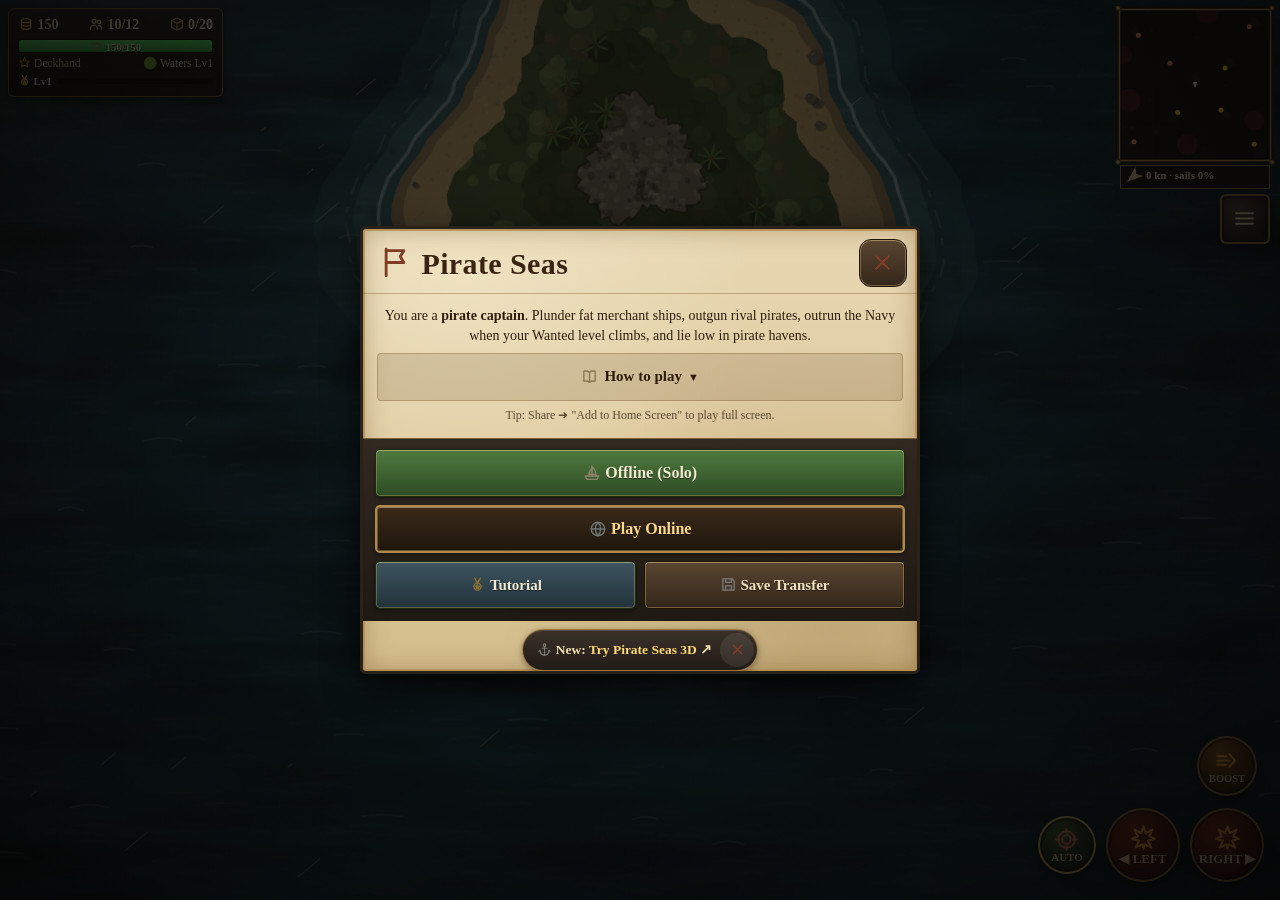
==== commit 535f1b83: "Add Try Pirate Seas 3D link + one-time 2D/3D preference vote (self-contained block, no game/save cha" ====
--- a/index.html
+++ b/index.html
@@ -4853,5 +4853,165 @@
 window.__game={GRIND:{RES,resN,resGain,CT,COMP,CTIER,CBON,cTier,craftCost,craftChance,craftTry,MXP,MPERK,mastLvl,mastGain,CREWR,TRAITS,RARECREW,crewCap,crewEff,recruitsAt,crewHire,crewXP,crewHurt,crewWage,grindRecalc,ramTick,grindPortAct,grindSunk,grindTick,grindEv,grindMigrate,GH,WX,wxSet,wxDark,wxNight,wxFog,wxStorm,wxTick,dayPhase,DAYLEN,grindLootK,FISH,ART,SHIPCX,CXCAT,codexAdd,codexSet,codexHTML,cxHave,fishStart,fishCatch,fishPool,wrecks,diveStart,diveFresh,wreckNear,grindActLabel,grindActTap,get MG(){return MG},mgEnd,setDate:d=>{DOV=d;},ctrRoll,ctrEv,ctrClaim,CTPL,marks,markGain,BMI,bmBuy,EVENTS,evActive,evNext,evS,evTick,evSunk,evClaim,evSummon,boardHTML,boardAct,FUP,VT,VN,fvl,fRep,fBase,fRecalc,fSpd,fRel,fRepMin,fUpCost,fRefitCost,fRefitCh,fRushCost,fleetLayUp,fUpgrade,fRefit,fRush,fDone,fleetTickD,fleetSunkD,fleetCards,get fleetEnts(){return fleet},damageFleet:(f,x)=>damageFleet(f,x),syncFleet:()=>syncFleet(),thrCap,thrEff,thrSet,thrStep,thrStop,thrFull,thrUI,hullLocked,BRMAX,GRAP_CD,MPX,mpApi,NX,nxApi,ONLINE,OEC,OC,ocSync,ocUp,ocRestore,ocGet,oSetMode,RS,rsShipSprite,GFX,gfxSet,gfxLow,ocOpen,ocClose,oFounderDb,pLockTop,pLockTest,OFOUND_TS,QB,qbTest,qbIs,qbStats,qbPm,qbCount,QB_IDS,QB_N},STORY:{CH,SQ,SQI,ACTS,chBegin,storyPortAct,storyMenuAct,actives,storyTick,sLoc,journalHTML,storyEv,chAvail,sNext,bossTick,stepTxt,sDockCheck,get SQUE(){return SQUE},storyMigrate},HARD:{FORTS,vetTag,waterNear:(x,y,a,b)=>waterNear(x,y,a,b),applyCls,pickCls,havenDist,ironK,ironTick,squadTick,CLS,foeCrewK,hardSunk,megaSunk,hardTargets,get FRT(){return FRT},fortRT,ledgerHTML,threat,scaleFoe,matGain,matN,upkRates,upkSettle,upkOwed,LEGENDS,legAccept,legTick,ebTick,EBOSS,ebPt,fragGain,grandSpot,SREG:SREGP,regionAt,warCan,KT,krakenTick,perkCost,gearMat,upMat,HULLMAT,deathRepair,portOpen,playerDied:()=>playerDied(),captureFort,fortEconomy:dt=>fortEconomy(dt),get curFort(){return curFort}},ECON:{ECO,ecoTick,hotOk,mk:()=>mk(),dayLeft,price,sellPrice,basePrice,pres,capLeft,capOf,hotAt,ftCost,ftWait,cargoVal,xpNeed,xpNeedV1,xpTot,sellTotal,get curPort(){return curPort},portAction:(a,b)=>portAction(a,b),fastTravel,renderPort},B:BRAPI,get state(){return state},get S(){return S},P,ST:()=>ST,enemies,PORTS,dock,leavePort,fire,setTab:t=>{tab=t;renderPort();},start:()=>$('startBtn').click(),step:dt=>update(dt),makeEnemy,lvlAt,inAnyIsland,recalc,nearSafePort,setS:o=>{S=o;},makeCode,toggleAuto,get autoTgt(){return autoTgt},balls,parseCode,openXfer,setState:s=>state=s,boost,sharks,fleet,seize,makeShark,SHARKZ,updateFleet,syncFleet,payWages,chum,stars,addHeat,board,tryDock,spawnNavy,spawnMerchant,get boardTgt(){return boardTgt},T,TSTEPS,tutStart,loot,get tab(){return tab},get nearPort(){return nearPort},genQuest,genQ,grantXP,learn,lvlFromXp,HULLS,buyHull,missionTick,cways,get actQ(){return actQ},startDig,dockQuests,completeQuest,qTarget,progTick,ACH,renderPort,offersFor,trackHUD,renderMenu,openMenu,setMView:v=>{mView=v;renderMenu();},sharkKillQuest,makeTreasureQ,load,X:EXP};
 })();
 </script>
+<!-- pseas-vote:begin -->
+<script>
+/* Pirate Seas 2D/3D preference vote (shared by both games; same file in both repos).
+   One localStorage key for the whole jonnah1738.github.io origin, so a device votes once across both games.
+   Anonymous: no IDs, it only adds +1 to public Abacus counters (vote-*, unvote-* when a vote is changed).
+   Results are never shown in either game. */
+(function () {
+  'use strict';
+  if (window.PSEASVote) return;
+  var KEY = 'pseas_pref_vote_v1', HIT = 'https://abacus.jasoncameron.dev/hit/jonnah1738-pirate-seas/';
+  var FIRST = 300, LATER = 600, MAX_SNOOZE = 3;
+  var OPTS = [['2d', '2D — the classic'], ['3d', '3D — the new one'], ['not-tried', 'Haven\u2019t tried 3D yet']];
+  var NAMES = { '2d': '2D', '3d': '3D', 'not-tried': 'Haven\u2019t tried 3D yet' };
+  var cfg = null, el = null, mode = null, pend = 0, api;
+  function rd() { var d = rd0(); if (pend) { d.play += pend; pend = 0; wr(d); } return d; }
+  function rd0() { var d = null; try { d = JSON.parse(localStorage.getItem(KEY)); } catch (e) { } d = d && typeof d === 'object' ? d : {};
+    if (typeof d.play !== 'number') d.play = 0; if (typeof d.next !== 'number') d.next = FIRST; if (!Array.isArray(d.q)) d.q = []; d.sn = d.sn | 0; return d; }
+  function wr(d) { try { localStorage.setItem(KEY, JSON.stringify(d)); } catch (e) { } }
+  function flush() {
+    var d = rd(); if (!d.q.length) return;
+    if (!cfg.countOn || !window.fetch) { api.log.push.apply(api.log, d.q); d.q = []; wr(d); return; }
+    var k = d.q[0];
+    try {
+      fetch(HIT + k, { method: 'GET', mode: 'cors', cache: 'no-store', credentials: 'omit', referrerPolicy: 'no-referrer', keepalive: true })
+        .then(function (r) { if (!r.ok) return; var e = rd(); if (e.q[0] === k) { e.q.shift(); wr(e); api.log.push(k); if (e.q.length) setTimeout(flush, 250); } }, function () { });
+    } catch (e) { }
+  }
+  function vote(v) {
+    var d = rd(), old = d.v; if (old === v) return;
+    if (old) d.q.push('unvote-' + old); d.q.push('vote-' + v);
+    d.v = v; d.g = cfg.game; d.t = Date.now(); if (cfg.game === '3d' && v !== 'not-tried') d.re = 1; wr(d); flush();
+    if (cfg.onVote) cfg.onVote(v);
+  }
+  function css() {
+    if (document.getElementById('psvCss')) return;
+    var s = document.createElement('style'); s.id = 'psvCss';
+    s.textContent = '.psv-wrap{position:fixed;inset:0;z-index:2147483000;display:flex;align-items:center;justify-content:center;padding:16px;pointer-events:none}' +
+      '.psv-card{pointer-events:auto;position:relative;width:min(360px,100%);max-height:calc(100% - 8px);overflow:auto;box-sizing:border-box;padding:16px 16px 12px;font-family:Georgia,"Times New Roman",serif;color:#2b1b0b;' +
+      'background:radial-gradient(ellipse at 30% 20%,rgba(255,255,255,.35),transparent 60%),linear-gradient(#efdcb0,#d8bd84);border:3px solid #2a241e;border-radius:10px;' +
+      'box-shadow:0 0 0 2px #8a6c3c inset,0 0 0 5px #3a322a,0 12px 34px rgba(0,0,0,.65);animation:psvIn .25s ease-out}' +
+      '@keyframes psvIn{from{transform:translateY(12px) scale(.97);opacity:0}to{transform:none;opacity:1}}' +
+      '.psv-card:before,.psv-card:after{content:"";position:absolute;top:6px;width:7px;height:7px;border-radius:50%;background:radial-gradient(circle at 35% 35%,#c9a866,#5a4422)}.psv-card:before{left:6px}.psv-card:after{right:6px}' +
+      '.psv-card h3{margin:2px 18px 6px;text-align:center;font-size:19px;letter-spacing:.3px}' +
+      '.psv-card p{margin:0 0 10px;text-align:center;font-size:13.5px;line-height:1.35;opacity:.85}' +
+      '.psv-x{position:absolute;right:8px;top:6px;width:32px;height:32px;border:none;background:none;font-size:18px;color:#5a3c1c;cursor:pointer}' +
+      '.psv-b{display:block;width:100%;min-height:44px;margin:0 0 8px;padding:9px 12px;border-radius:7px;border:1.5px solid #2a1d0c;cursor:pointer;font:bold 15px Georgia,serif;color:#f6e7c1;' +
+      'background:linear-gradient(#5a4632,#2e241a);box-shadow:0 2px 0 rgba(0,0,0,.35),inset 0 1px 0 rgba(255,255,255,.12);touch-action:manipulation}' +
+      '.psv-b:hover{filter:brightness(1.12)}.psv-b.on{background:linear-gradient(#e7c977,#a77d33);color:#2b1b0b}' +
+      '.psv-b.go{background:linear-gradient(#8a2f22,#561a12)}' +
+      '.psv-l{display:block;margin:2px auto 0;padding:8px 12px;border:none;background:none;font:italic 13.5px Georgia,serif;color:#5a3c1c;text-decoration:underline;cursor:pointer}' +
+      '.psv-row-b{white-space:nowrap}';
+    document.head.appendChild(s);
+  }
+  function close() { if (!el) return; el.remove(); el = null; var m = mode; mode = null; if (cfg.onClose) cfg.onClose(m); }
+  function open(change) {
+    if (el) return; css(); var d = rd(); mode = change ? 'change' : 'ask';
+    el = document.createElement('div'); el.className = 'psv-wrap'; el.id = 'psvPrompt';
+    var reask = !change && d.v === 'not-tried' && cfg.game === '3d';
+    var h = '<div class="psv-card" role="dialog" aria-label="Which do you prefer">' +
+      '<button class="psv-x" data-psv="later" aria-label="Close">\u2715</button>' +
+      '<h3>Which do you prefer?</h3><p>' + (change ? 'Change your answer any time. ' : reask ? 'Now that you\u2019ve sailed in 3D \u2014 ' : 'Pirate Seas now comes in 2D and 3D. ') +
+      'Your anonymous vote helps decide what gets built next.</p>';
+    for (var i = 0; i < OPTS.length; i++) h += '<button class="psv-b' + (d.v === OPTS[i][0] ? ' on' : '') + '" data-psv="' + OPTS[i][0] + '">' + OPTS[i][1] + '</button>';
+    h += '<button class="psv-l" data-psv="later">' + (change ? 'Cancel' : 'Ask me later') + '</button></div>';
+    el.innerHTML = h; document.body.appendChild(el);
+    el.addEventListener('click', function (e) {
+      var b = e.target.closest && e.target.closest('[data-psv]'); if (!b) return; e.preventDefault(); e.stopPropagation();
+      var a = b.getAttribute('data-psv');
+      if (a === 'later') { if (mode === 'ask') { var d2 = rd(); d2.sn++; d2.next = d2.play + LATER; if (reask) d2.re = 1; wr(d2); } close(); return; }
+      if (a === 'try') { window.open(cfg.otherUrl, '_blank', 'noopener'); close(); return; }
+      if (a === 'ok') { close(); return; }
+      vote(a); thanks(a);
+    });
+    ['keydown', 'keyup', 'pointerdown', 'touchstart', 'mousedown', 'wheel'].forEach(function (t) { el.addEventListener(t, function (e) { e.stopPropagation(); }); });
+    if (cfg.onOpen) cfg.onOpen(mode);
+  }
+  function thanks(v) {
+    if (!el) return; var c = el.querySelector('.psv-card');
+    var tryIt = v === 'not-tried' && cfg.game === '2d';
+    c.innerHTML = '<h3>Thanks, Captain!</h3><p>Vote recorded' + (tryIt ? '. Give the 3D seas a try when you have a moment.' : '. You can change it later in ' + cfg.settingsName + '.') + '</p>' +
+      (tryIt ? '<button class="psv-b go" data-psv="try">Try Pirate Seas 3D \u2197</button>' : '') + '<button class="psv-b" data-psv="ok">Back to the seas</button>';
+    setTimeout(function () { if (el && el.querySelector('[data-psv="ok"]')) close(); }, tryIt ? 9000 : 2600);
+  }
+  function tick() {
+    if (!cfg) return;
+    var playing = !document.hidden && cfg.isPlaying();
+    if (playing) pend++;
+    var d = pend >= 10 ? rd() : rd0(); d.play += pend;
+    var want = (!d.v && d.sn < MAX_SNOOZE) || (cfg.game === '3d' && d.v === 'not-tried' && !d.re);
+    if (want && !el && d.play >= d.next && playing && cfg.isCalm()) { rd(); open(false); }
+  }
+  function settingsRow() {
+    var d = rd();
+    return { label: '2D or 3D?', text: d.v ? 'Your vote: ' + NAMES[d.v] + ' (anonymous)' : 'Tell us which version you prefer (anonymous)', button: d.v ? 'Change' : 'Vote' };
+  }
+  api = {
+    log: [], KEY: KEY,
+    init: function (c) { if (cfg) return; cfg = c; flush(); setInterval(tick, 1000); addEventListener('pagehide', function () { rd(); }); document.addEventListener('visibilitychange', function () { if (document.hidden) rd(); }); },
+    open: open, close: close, vote: vote, read: rd, settingsRow: settingsRow, isOpen: function () { return !!el; },
+    _tick: tick, _setPlay: function (s) { pend = 0; var d = rd0(); d.play = s; wr(d); }
+  };
+  window.PSEASVote = api;
+})();
+/* 2D adapter for the shared 2D/3D vote + "Try Pirate Seas 3D" link. Read-only use of window.__game; never touches saves. */
+(function () {
+  'use strict';
+  var G = window.__game, V = window.PSEASVote; if (!G || !V) return;
+  var URL3D = 'https://jonnah1738.github.io/pirate-seas-3d/', OFF = 'pseas_try3d_off_v1';
+  var LIVE = location.hostname === 'jonnah1738.github.io' && (!navigator.webdriver || /[?&]ct=1\b/.test(location.search));
+  var PLAYS = { play: 1, port: 1, brawl: 1, fort: 1, mini: 1 };
+  function calm() {
+    var st = G.state; if (st === 'port') return true;
+    if (st !== 'play' || (G.T && G.T.on)) return false;
+    try { var P = G.P, S = G.ST(); if (P && S && S.maxHp && P.hp / S.maxHp < 0.4) return false;
+      var en = G.enemies || [];
+      for (var i = 0; i < en.length; i++) { var e = en[i]; if (!e || e.sinking) continue;
+        if (e.kind === 'merchant' && !e.angry && !(e.aggro > 0)) continue;
+        var dx = e.x - P.x, dy = e.y - P.y; if (dx * dx + dy * dy < 900 * 900) return false; }
+    } catch (err) { return false; }
+    return true;
+  }
+  var st = document.createElement('style');
+  st.textContent = '#psv3d{display:flex;align-items:center;gap:6px;margin:8px auto 0;max-width:100%;box-sizing:border-box;padding:3px 3px 3px 12px;border-radius:999px;' +
+    'background:linear-gradient(#3b3129,#211b16);border:1.5px solid #9c7a3e;box-shadow:inset 0 1px 0 rgba(255,255,255,.12),0 2px 6px rgba(0,0,0,.35);font-family:Georgia,serif}' +
+    '#psv3d a{flex:1;color:#f3dfae;font-weight:bold;font-size:13.5px;text-decoration:none;padding:8px 2px;line-height:1.2;text-align:center}' +
+    '#psv3d a b{color:#ffd877}#psv3d button{flex:none;width:34px;height:34px;border-radius:50%;border:none;background:rgba(255,255,255,.08);color:#e9d3a0;font-size:15px;cursor:pointer}' +
+    '.psv-mrow a.b{display:inline-flex;align-items:center;justify-content:center;text-decoration:none;box-sizing:border-box}';
+  document.head.appendChild(st);
+  function banner() {
+    var ft = document.querySelector('#title .tfoot'); if (!ft || document.getElementById('psv3d')) return;
+    try { if (localStorage.getItem(OFF)) return; } catch (e) { }
+    var d = document.createElement('div'); d.id = 'psv3d';
+    d.innerHTML = '<a href="' + URL3D + '" target="_blank" rel="noopener">\u2693 New: <b>Try Pirate Seas 3D</b> \u2197</a><button type="button" aria-label="Hide">\u2715</button>';
+    d.querySelector('button').addEventListener('click', function (e) { e.stopPropagation(); try { localStorage.setItem(OFF, '1'); } catch (er) { } d.remove(); });
+    d.querySelector('a').addEventListener('click', function (e) { e.stopPropagation(); });
+    ft.parentNode.insertBefore(d, ft.nextSibling);
+  }
+  function mrow() {
+    var body = document.getElementById('mBody'); if (!body || body.querySelector('.psv-mrow')) return;
+    var g = body.querySelector('button[data-act="gfx"]'); var item = g && g.closest('.item'); if (!item) return;
+    var r = V.settingsRow(), w = document.createElement('div');
+    w.innerHTML = '<div class="item psv-mrow"><div class="it"><b>\uD83C\uDF0A Pirate Seas 3D</b><small>The new 3D version opens in a new tab. Your 2D progress stays right here.</small></div>' +
+      '<div class="ib"><a class="b" href="' + URL3D + '" target="_blank" rel="noopener">Try 3D \u2197</a></div></div>' +
+      '<div class="item psv-mrow"><div class="it"><b>\u2B50 ' + r.label + '</b><small>' + r.text + '</small></div><div class="ib"><button class="b" data-pv="vote">' + r.button + '</button></div></div>';
+    var rows = [].slice.call(w.children);
+    rows.forEach(function (x) { x.addEventListener('click', function (e) {
+      e.stopPropagation(); if (e.target.closest('[data-pv="vote"]')) { e.preventDefault(); V.open(true); } }); });
+    item.after.apply(item, rows);
+    var a = rows[0].querySelector('a.b'), ref = rows[1].querySelector('button.b');
+    if (a && ref) { var cs = getComputedStyle(ref); ['background', 'border', 'borderRadius', 'color', 'boxShadow', 'font', 'padding', 'minHeight', 'minWidth', 'textShadow', 'letterSpacing'].forEach(function (k) { a.style[k] = cs[k]; }); }
+  }
+  V.init({ game: '2d', countOn: LIVE, otherUrl: URL3D, settingsName: 'the Captain\u2019s Log',
+    isPlaying: function () { return !!PLAYS[G.state]; }, isCalm: calm,
+    onClose: function () { var b = document.getElementById('mBody'); if (b) { var o = b.querySelectorAll('.psv-mrow'); for (var i = 0; i < o.length; i++) o[i].remove(); mrow(); } } });
+  banner();
+  var mb = document.getElementById('mBody'); if (mb) new MutationObserver(mrow).observe(mb, { childList: true });
+  var t = document.getElementById('title'); if (t) new MutationObserver(banner).observe(t, { childList: true, subtree: true });
+})();
+</script>
+<!-- pseas-vote:end -->
 </body>
 </html>
